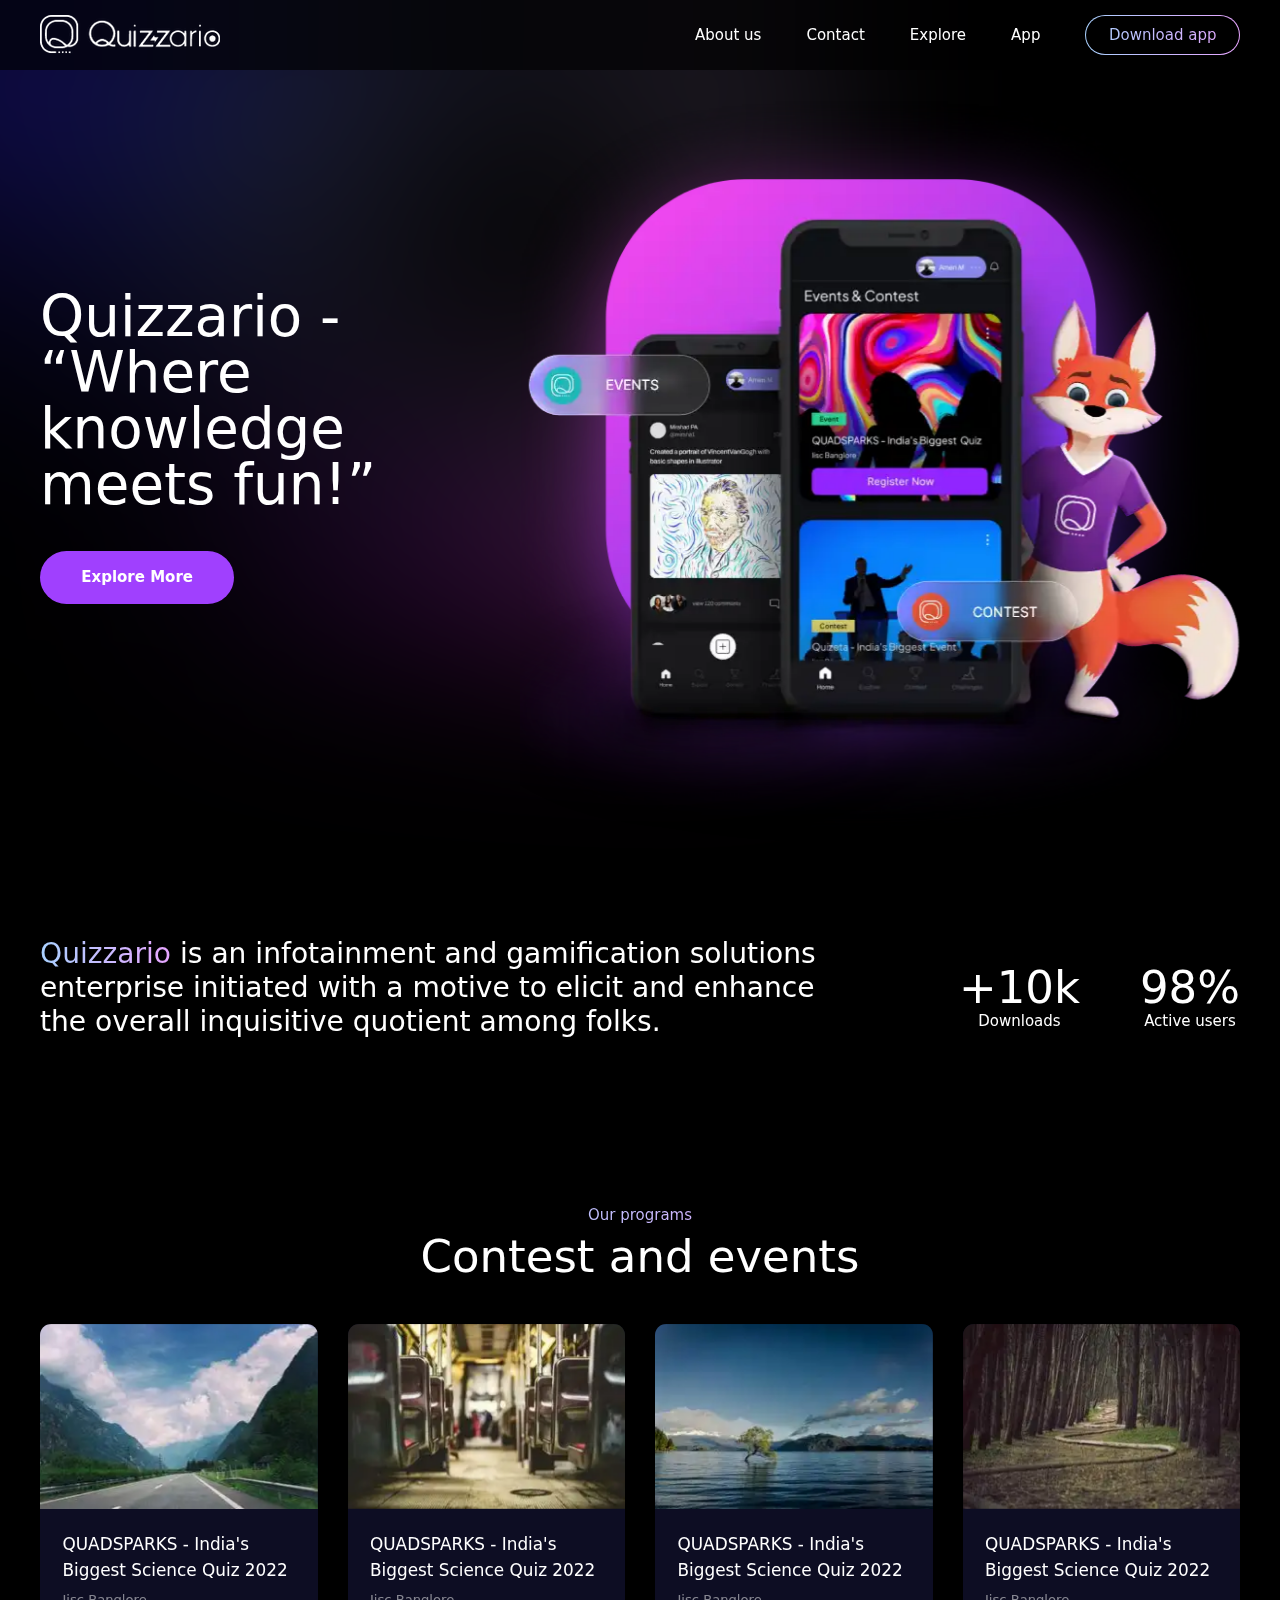
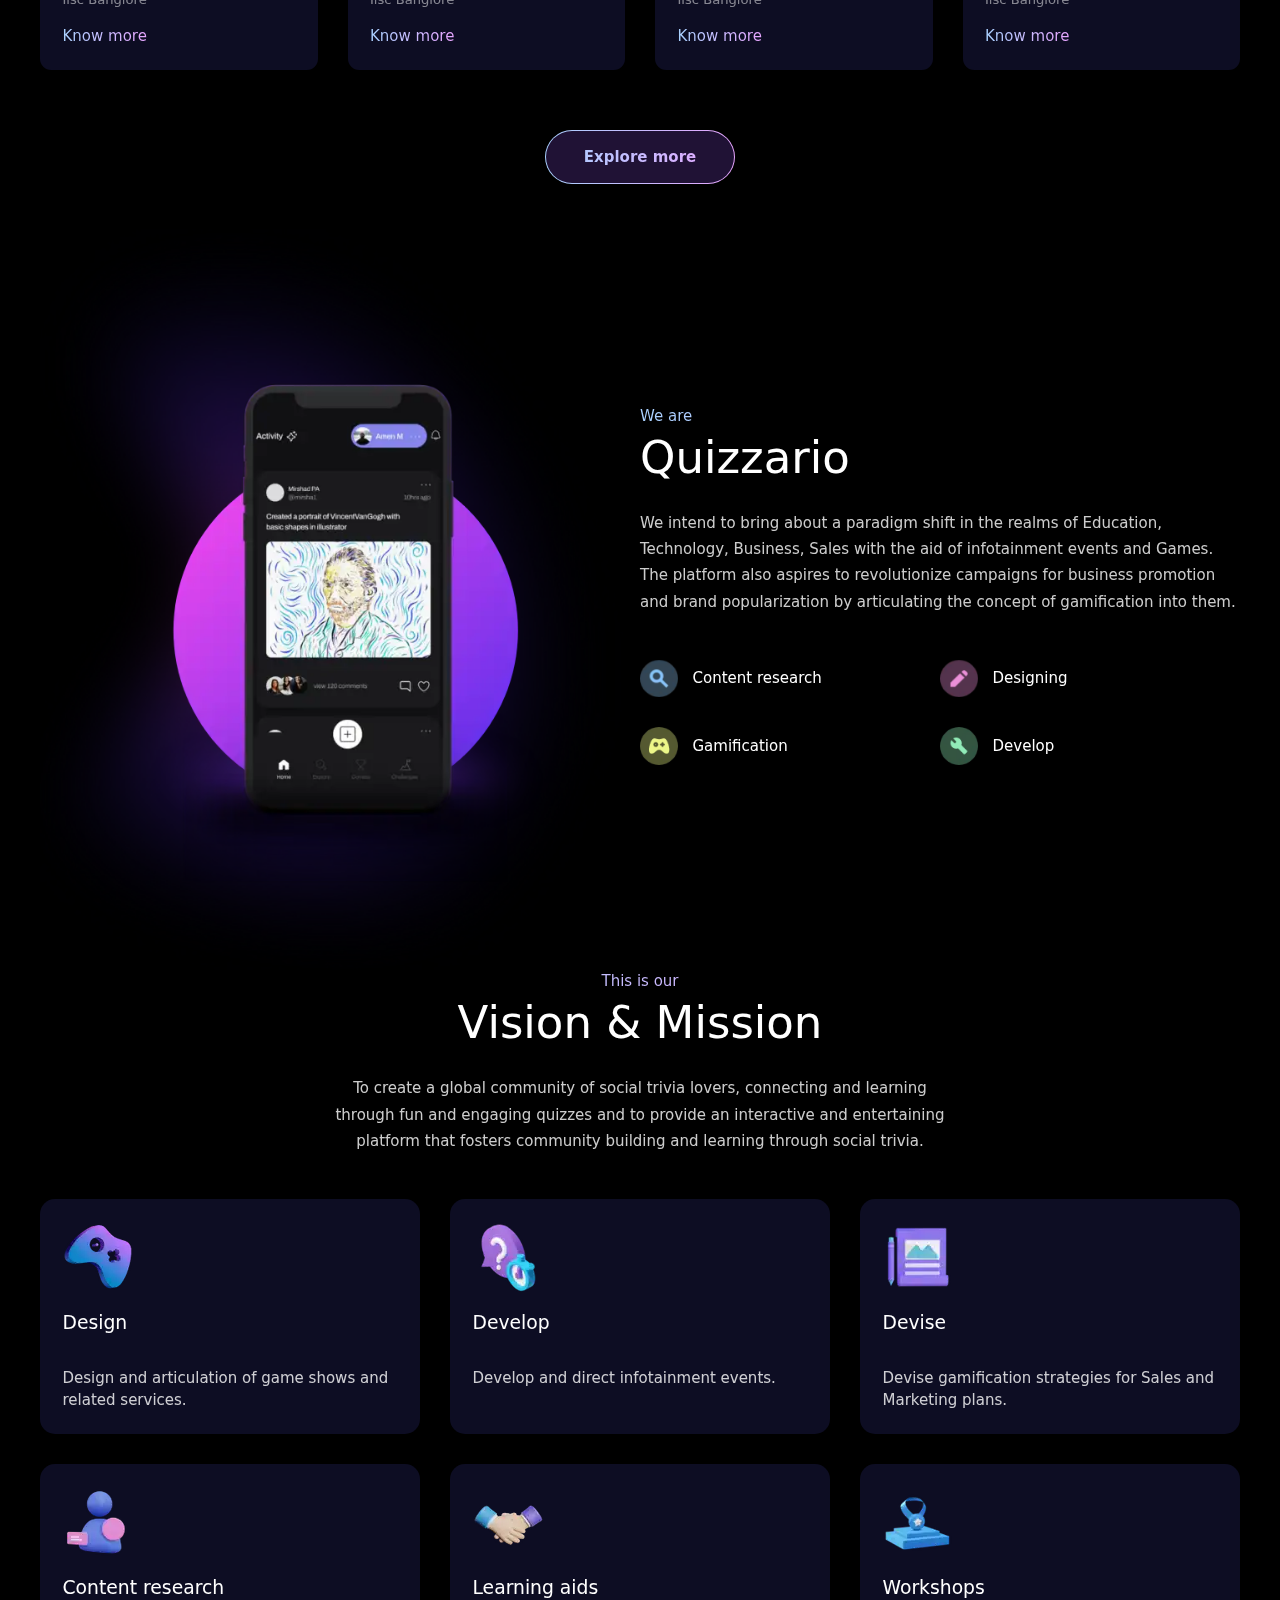
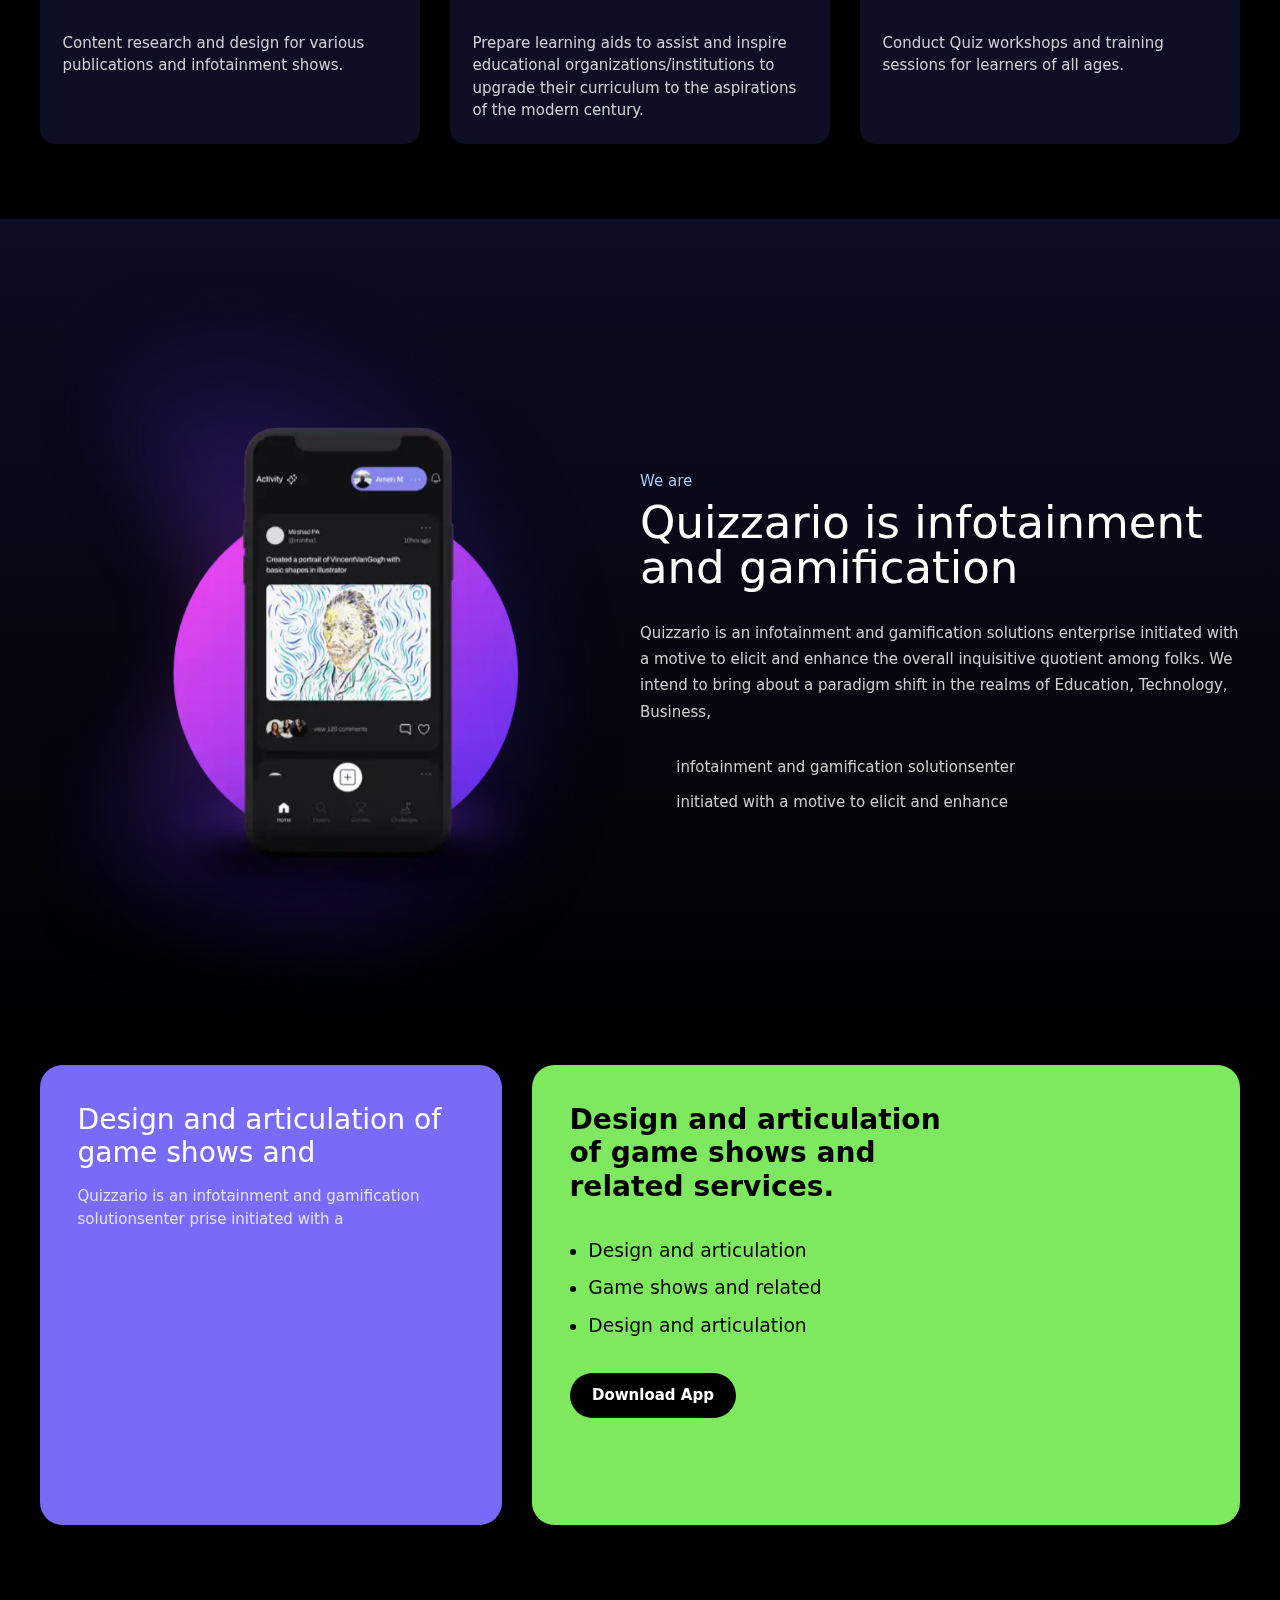
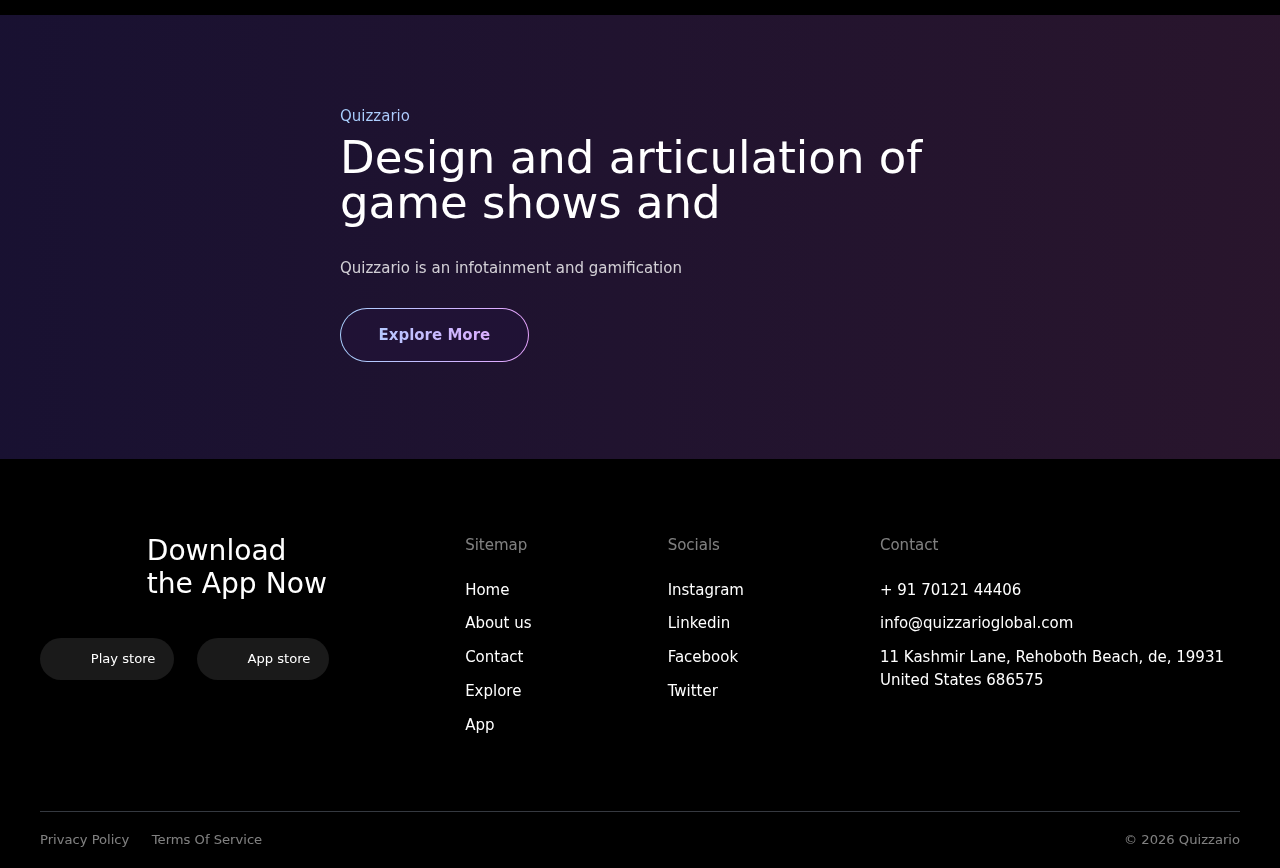
==== index.html @ 4064f1eb "Update from https://github.com/quizzario/quizzario-website/commit/49532a8d7f31bcd0698c82963c5f6998a8" ====
<!DOCTYPE html><html><head><meta charSet="utf-8"/><meta http-equiv="x-ua-compatible" content="ie=edge"/><meta name="viewport" content="width=device-width, initial-scale=1, shrink-to-fit=no"/><meta name="generator" content="Gatsby 5.10.0"/><style data-href="/styles.9560fe833a8bae1ebca4.css" data-identity="gatsby-global-css">/*
! tailwindcss v3.3.2 | MIT License | https://tailwindcss.com
*/*,:after,:before{border:0 solid #e5e7eb;box-sizing:border-box}:after,:before{--tw-content:""}html{-webkit-text-size-adjust:100%;font-feature-settings:normal;font-family:ui-sans-serif,system-ui,-apple-system,BlinkMacSystemFont,Segoe UI,Roboto,Helvetica Neue,Arial,Noto Sans,sans-serif,Apple Color Emoji,Segoe UI Emoji,Segoe UI Symbol,Noto Color Emoji;font-variation-settings:normal;line-height:1.5;-moz-tab-size:4;-o-tab-size:4;tab-size:4}body{line-height:inherit;margin:0}hr{border-top-width:1px;color:inherit;height:0}abbr:where([title]){-webkit-text-decoration:underline dotted;text-decoration:underline dotted}h1,h2,h3,h4,h5,h6{font-size:inherit;font-weight:inherit}a{color:inherit;text-decoration:inherit}b,strong{font-weight:bolder}code,kbd,pre,samp{font-family:ui-monospace,SFMono-Regular,Menlo,Monaco,Consolas,Liberation Mono,Courier New,monospace;font-size:1em}small{font-size:80%}sub,sup{font-size:75%;line-height:0;position:relative;vertical-align:baseline}sub{bottom:-.25em}sup{top:-.5em}table{border-collapse:collapse;border-color:inherit;text-indent:0}button,input,optgroup,select,textarea{color:inherit;font-family:inherit;font-size:100%;font-weight:inherit;line-height:inherit;margin:0;padding:0}button,select{text-transform:none}[type=button],[type=reset],[type=submit],button{-webkit-appearance:button;background-color:transparent;background-image:none}:-moz-focusring{outline:auto}:-moz-ui-invalid{box-shadow:none}progress{vertical-align:baseline}::-webkit-inner-spin-button,::-webkit-outer-spin-button{height:auto}[type=search]{-webkit-appearance:textfield;outline-offset:-2px}::-webkit-search-decoration{-webkit-appearance:none}::-webkit-file-upload-button{-webkit-appearance:button;font:inherit}summary{display:list-item}blockquote,dd,dl,figure,h1,h2,h3,h4,h5,h6,hr,p,pre{margin:0}fieldset{margin:0}fieldset,legend{padding:0}menu,ol,ul{list-style:none;margin:0;padding:0}textarea{resize:vertical}input::-moz-placeholder,textarea::-moz-placeholder{color:#9ca3af;opacity:1}input::placeholder,textarea::placeholder{color:#9ca3af;opacity:1}[role=button],button{cursor:pointer}:disabled{cursor:default}audio,canvas,embed,iframe,img,object,svg,video{display:block;vertical-align:middle}img,video{height:auto;max-width:100%}[hidden]{display:none}*,:after,:before{--tw-border-spacing-x:0;--tw-border-spacing-y:0;--tw-translate-x:0;--tw-translate-y:0;--tw-rotate:0;--tw-skew-x:0;--tw-skew-y:0;--tw-scale-x:1;--tw-scale-y:1;--tw-pan-x: ;--tw-pan-y: ;--tw-pinch-zoom: ;--tw-scroll-snap-strictness:proximity;--tw-gradient-from-position: ;--tw-gradient-via-position: ;--tw-gradient-to-position: ;--tw-ordinal: ;--tw-slashed-zero: ;--tw-numeric-figure: ;--tw-numeric-spacing: ;--tw-numeric-fraction: ;--tw-ring-inset: ;--tw-ring-offset-width:0px;--tw-ring-offset-color:#fff;--tw-ring-color:rgba(59,130,246,.5);--tw-ring-offset-shadow:0 0 #0000;--tw-ring-shadow:0 0 #0000;--tw-shadow:0 0 #0000;--tw-shadow-colored:0 0 #0000;--tw-blur: ;--tw-brightness: ;--tw-contrast: ;--tw-grayscale: ;--tw-hue-rotate: ;--tw-invert: ;--tw-saturate: ;--tw-sepia: ;--tw-drop-shadow: ;--tw-backdrop-blur: ;--tw-backdrop-brightness: ;--tw-backdrop-contrast: ;--tw-backdrop-grayscale: ;--tw-backdrop-hue-rotate: ;--tw-backdrop-invert: ;--tw-backdrop-opacity: ;--tw-backdrop-saturate: ;--tw-backdrop-sepia: }::backdrop{--tw-border-spacing-x:0;--tw-border-spacing-y:0;--tw-translate-x:0;--tw-translate-y:0;--tw-rotate:0;--tw-skew-x:0;--tw-skew-y:0;--tw-scale-x:1;--tw-scale-y:1;--tw-pan-x: ;--tw-pan-y: ;--tw-pinch-zoom: ;--tw-scroll-snap-strictness:proximity;--tw-gradient-from-position: ;--tw-gradient-via-position: ;--tw-gradient-to-position: ;--tw-ordinal: ;--tw-slashed-zero: ;--tw-numeric-figure: ;--tw-numeric-spacing: ;--tw-numeric-fraction: ;--tw-ring-inset: ;--tw-ring-offset-width:0px;--tw-ring-offset-color:#fff;--tw-ring-color:rgba(59,130,246,.5);--tw-ring-offset-shadow:0 0 #0000;--tw-ring-shadow:0 0 #0000;--tw-shadow:0 0 #0000;--tw-shadow-colored:0 0 #0000;--tw-blur: ;--tw-brightness: ;--tw-contrast: ;--tw-grayscale: ;--tw-hue-rotate: ;--tw-invert: ;--tw-saturate: ;--tw-sepia: ;--tw-drop-shadow: ;--tw-backdrop-blur: ;--tw-backdrop-brightness: ;--tw-backdrop-contrast: ;--tw-backdrop-grayscale: ;--tw-backdrop-hue-rotate: ;--tw-backdrop-invert: ;--tw-backdrop-opacity: ;--tw-backdrop-saturate: ;--tw-backdrop-sepia: }.pointer-events-none{pointer-events:none}.invisible{visibility:hidden}.fixed{position:fixed}.absolute{position:absolute}.relative{position:relative}.inset-0{inset:0}.inset-\[1px\]{inset:1px}.inset-x-0{left:0;right:0}.bottom-0{bottom:0}.bottom-10{bottom:2.5rem}.right-0{right:0}.top-0{top:0}.-z-10{z-index:-10}.-z-20{z-index:-20}.z-10{z-index:10}.z-20{z-index:20}.z-40{z-index:40}.z-50{z-index:50}.order-first{order:-9999}.col-span-2{grid-column:span 2/span 2}.col-span-3{grid-column:span 3/span 3}.col-span-4{grid-column:span 4/span 4}.mx-12{margin-left:3rem;margin-right:3rem}.mx-auto{margin-left:auto;margin-right:auto}.my-12{margin-bottom:3rem;margin-top:3rem}.my-4{margin-bottom:1rem;margin-top:1rem}.my-9{margin-bottom:2.25rem;margin-top:2.25rem}.-mb-10{margin-bottom:-2.5rem}.-mt-10{margin-top:-2.5rem}.-mt-14{margin-top:-3.5rem}.-mt-4{margin-top:-1rem}.-mt-5{margin-top:-1.25rem}.mb-12{margin-bottom:3rem}.mb-2{margin-bottom:.5rem}.mb-4{margin-bottom:1rem}.mb-6{margin-bottom:1.5rem}.mb-8{margin-bottom:2rem}.ml-4{margin-left:1rem}.ml-5{margin-left:1.25rem}.mr-3{margin-right:.75rem}.mt-12{margin-top:3rem}.mt-2{margin-top:.5rem}.mt-20{margin-top:5rem}.mt-3{margin-top:.75rem}.mt-5{margin-top:1.25rem}.mt-6{margin-top:1.5rem}.mt-8{margin-top:2rem}.block{display:block}.inline-block{display:inline-block}.flex{display:flex}.grid{display:grid}.hidden{display:none}.h-1\/2{height:50%}.h-full{height:100%}.min-h-\[460px\]{min-height:460px}.w-1\/2{width:50%}.w-10{width:2.5rem}.w-7{width:1.75rem}.w-72{width:18rem}.w-96{width:24rem}.w-full{width:100%}.min-w-fit{min-width:-moz-fit-content;min-width:fit-content}.max-w-2xl{max-width:42rem}.max-w-7xl{max-width:80rem}.max-w-full{max-width:100%}.max-w-lg{max-width:32rem}.max-w-md{max-width:28rem}.max-w-sm{max-width:24rem}.-translate-y-1{--tw-translate-y:-0.25rem}.-translate-y-1,.translate-x-3{transform:translate(var(--tw-translate-x),var(--tw-translate-y)) rotate(var(--tw-rotate)) skewX(var(--tw-skew-x)) skewY(var(--tw-skew-y)) scaleX(var(--tw-scale-x)) scaleY(var(--tw-scale-y))}.translate-x-3{--tw-translate-x:0.75rem}.translate-y-0{--tw-translate-y:0px}.translate-y-0,.translate-y-7{transform:translate(var(--tw-translate-x),var(--tw-translate-y)) rotate(var(--tw-rotate)) skewX(var(--tw-skew-x)) skewY(var(--tw-skew-y)) scaleX(var(--tw-scale-x)) scaleY(var(--tw-scale-y))}.translate-y-7{--tw-translate-y:1.75rem}.scale-125{--tw-scale-x:1.25;--tw-scale-y:1.25}.scale-125,.scale-150{transform:translate(var(--tw-translate-x),var(--tw-translate-y)) rotate(var(--tw-rotate)) skewX(var(--tw-skew-x)) skewY(var(--tw-skew-y)) scaleX(var(--tw-scale-x)) scaleY(var(--tw-scale-y))}.scale-150{--tw-scale-x:1.5;--tw-scale-y:1.5}.list-disc{list-style-type:disc}.grid-cols-1{grid-template-columns:repeat(1,minmax(0,1fr))}.grid-cols-2{grid-template-columns:repeat(2,minmax(0,1fr))}.grid-cols-5{grid-template-columns:repeat(5,minmax(0,1fr))}.grid-cols-8{grid-template-columns:repeat(8,minmax(0,1fr))}.flex-col{flex-direction:column}.items-center{align-items:center}.justify-center{justify-content:center}.justify-between{justify-content:space-between}.gap-12{gap:3rem}.gap-3{gap:.75rem}.gap-8{gap:2rem}.space-x-12>:not([hidden])~:not([hidden]){--tw-space-x-reverse:0;margin-left:calc(3rem*(1 - var(--tw-space-x-reverse)));margin-right:calc(3rem*var(--tw-space-x-reverse))}.space-x-16>:not([hidden])~:not([hidden]){--tw-space-x-reverse:0;margin-left:calc(4rem*(1 - var(--tw-space-x-reverse)));margin-right:calc(4rem*var(--tw-space-x-reverse))}.space-x-4>:not([hidden])~:not([hidden]){--tw-space-x-reverse:0;margin-left:calc(1rem*(1 - var(--tw-space-x-reverse)));margin-right:calc(1rem*var(--tw-space-x-reverse))}.space-x-6>:not([hidden])~:not([hidden]){--tw-space-x-reverse:0;margin-left:calc(1.5rem*(1 - var(--tw-space-x-reverse)));margin-right:calc(1.5rem*var(--tw-space-x-reverse))}.space-x-8>:not([hidden])~:not([hidden]){--tw-space-x-reverse:0;margin-left:calc(2rem*(1 - var(--tw-space-x-reverse)));margin-right:calc(2rem*var(--tw-space-x-reverse))}.space-y-10>:not([hidden])~:not([hidden]){--tw-space-y-reverse:0;margin-bottom:calc(2.5rem*var(--tw-space-y-reverse));margin-top:calc(2.5rem*(1 - var(--tw-space-y-reverse)))}.space-y-3>:not([hidden])~:not([hidden]){--tw-space-y-reverse:0;margin-bottom:calc(.75rem*var(--tw-space-y-reverse));margin-top:calc(.75rem*(1 - var(--tw-space-y-reverse)))}.space-y-4>:not([hidden])~:not([hidden]){--tw-space-y-reverse:0;margin-bottom:calc(1rem*var(--tw-space-y-reverse));margin-top:calc(1rem*(1 - var(--tw-space-y-reverse)))}.space-y-8>:not([hidden])~:not([hidden]){--tw-space-y-reverse:0;margin-bottom:calc(2rem*var(--tw-space-y-reverse));margin-top:calc(2rem*(1 - var(--tw-space-y-reverse)))}.overflow-hidden{overflow:hidden}.whitespace-nowrap{white-space:nowrap}.rounded-2xl{border-radius:1rem}.rounded-3xl{border-radius:1.5rem}.rounded-full{border-radius:9999px}.rounded-lg{border-radius:.5rem}.rounded-xl{border-radius:.75rem}.border{border-width:1px}.border-t{border-top-width:1px}.border-gray-500{--tw-border-opacity:1;border-color:rgb(107 114 128/var(--tw-border-opacity))}.border-transparent{border-color:transparent}.bg-black{--tw-bg-opacity:1;background-color:rgb(0 0 0/var(--tw-bg-opacity))}.bg-brand-four{--tw-bg-opacity:1;background-color:rgb(13 13 35/var(--tw-bg-opacity))}.bg-brand-one{--tw-bg-opacity:1;background-color:rgb(160 64 254/var(--tw-bg-opacity))}.bg-brand-six{--tw-bg-opacity:1;background-color:rgb(32 18 53/var(--tw-bg-opacity))}.bg-brand-three{--tw-bg-opacity:1;background-color:rgb(126 233 94/var(--tw-bg-opacity))}.bg-brand-two{--tw-bg-opacity:1;background-color:rgb(119 107 248/var(--tw-bg-opacity))}.bg-white{--tw-bg-opacity:1;background-color:rgb(255 255 255/var(--tw-bg-opacity))}.bg-opacity-10{--tw-bg-opacity:0.1}.bg-opacity-60{--tw-bg-opacity:0.6}.bg-gradient-to-b{background-image:linear-gradient(to bottom,var(--tw-gradient-stops))}.bg-gradient-to-br{background-image:linear-gradient(to bottom right,var(--tw-gradient-stops))}.bg-gradient-to-r{background-image:linear-gradient(to right,var(--tw-gradient-stops))}.from-brand-eight{--tw-gradient-from:#7b55f7 var(--tw-gradient-from-position);--tw-gradient-to:rgba(123,85,247,0) var(--tw-gradient-to-position);--tw-gradient-stops:var(--tw-gradient-from),var(--tw-gradient-to)}.from-brand-four{--tw-gradient-from:#0d0d23 var(--tw-gradient-from-position);--tw-gradient-to:rgba(13,13,35,0) var(--tw-gradient-to-position);--tw-gradient-stops:var(--tw-gradient-from),var(--tw-gradient-to)}.from-brand-nine{--tw-gradient-from:#a9d1ff var(--tw-gradient-from-position);--tw-gradient-to:rgba(169,209,255,0) var(--tw-gradient-to-position);--tw-gradient-stops:var(--tw-gradient-from),var(--tw-gradient-to)}.from-brand-seven{--tw-gradient-from:#cc6ade var(--tw-gradient-from-position);--tw-gradient-to:rgba(204,106,222,0) var(--tw-gradient-to-position);--tw-gradient-stops:var(--tw-gradient-from),var(--tw-gradient-to)}.to-brand-eight{--tw-gradient-to:#7b55f7 var(--tw-gradient-to-position)}.to-brand-seven{--tw-gradient-to:#cc6ade var(--tw-gradient-to-position)}.to-brand-ten{--tw-gradient-to:#e7a5ff var(--tw-gradient-to-position)}.to-transparent{--tw-gradient-to:transparent var(--tw-gradient-to-position)}.bg-clip-text{-webkit-background-clip:text;background-clip:text}.p-10{padding:2.5rem}.p-6{padding:1.5rem}.p-\[1px\]{padding:1px}.px-10{padding-left:2.5rem;padding-right:2.5rem}.px-11{padding-left:2.75rem;padding-right:2.75rem}.px-3{padding-left:.75rem;padding-right:.75rem}.px-5{padding-left:1.25rem;padding-right:1.25rem}.px-6{padding-left:1.5rem;padding-right:1.5rem}.py-10{padding-bottom:2.5rem;padding-top:2.5rem}.py-12{padding-bottom:3rem;padding-top:3rem}.py-14{padding-bottom:3.5rem;padding-top:3.5rem}.py-16{padding-bottom:4rem;padding-top:4rem}.py-2{padding-bottom:.5rem;padding-top:.5rem}.py-20{padding-bottom:5rem;padding-top:5rem}.py-24{padding-bottom:6rem;padding-top:6rem}.py-3{padding-bottom:.75rem;padding-top:.75rem}.py-4{padding-bottom:1rem;padding-top:1rem}.py-5{padding-bottom:1.25rem;padding-top:1.25rem}.pt-16{padding-top:4rem}.pt-24{padding-top:6rem}.text-center{text-align:center}.text-2xl{font-size:1.5rem;line-height:2rem}.text-3xl{font-size:1.875rem;line-height:2.25rem}.text-4xl{font-size:2.25rem;line-height:2.5rem}.text-5xl{font-size:3rem;line-height:1}.text-lg{font-size:1.125rem;line-height:1.75rem}.text-sm{font-size:.875rem;line-height:1.25rem}.text-xl{font-size:1.25rem;line-height:1.75rem}.font-bold{font-weight:700}.font-light{font-weight:300}.font-semibold{font-weight:600}.leading-7{line-height:1.75rem}.leading-tight{line-height:1.25}.text-black{--tw-text-opacity:1;color:rgb(0 0 0/var(--tw-text-opacity))}.text-transparent{color:transparent}.text-white{--tw-text-opacity:1;color:rgb(255 255 255/var(--tw-text-opacity))}.opacity-0{opacity:0}.opacity-100{opacity:1}.opacity-20{opacity:.2}.opacity-30{opacity:.3}.opacity-50{opacity:.5}.opacity-80{opacity:.8}.blur-3xl{--tw-blur:blur(64px);filter:var(--tw-blur) var(--tw-brightness) var(--tw-contrast) var(--tw-grayscale) var(--tw-hue-rotate) var(--tw-invert) var(--tw-saturate) var(--tw-sepia) var(--tw-drop-shadow)}.backdrop-blur-3xl{--tw-backdrop-blur:blur(64px);-webkit-backdrop-filter:var(--tw-backdrop-blur) var(--tw-backdrop-brightness) var(--tw-backdrop-contrast) var(--tw-backdrop-grayscale) var(--tw-backdrop-hue-rotate) var(--tw-backdrop-invert) var(--tw-backdrop-opacity) var(--tw-backdrop-saturate) var(--tw-backdrop-sepia);backdrop-filter:var(--tw-backdrop-blur) var(--tw-backdrop-brightness) var(--tw-backdrop-contrast) var(--tw-backdrop-grayscale) var(--tw-backdrop-hue-rotate) var(--tw-backdrop-invert) var(--tw-backdrop-opacity) var(--tw-backdrop-saturate) var(--tw-backdrop-sepia)}.transition{transition-duration:.15s;transition-property:color,background-color,border-color,text-decoration-color,fill,stroke,opacity,box-shadow,transform,filter,-webkit-backdrop-filter;transition-property:color,background-color,border-color,text-decoration-color,fill,stroke,opacity,box-shadow,transform,filter,backdrop-filter;transition-property:color,background-color,border-color,text-decoration-color,fill,stroke,opacity,box-shadow,transform,filter,backdrop-filter,-webkit-backdrop-filter;transition-timing-function:cubic-bezier(.4,0,.2,1)}.transition-all{transition-duration:.15s;transition-property:all;transition-timing-function:cubic-bezier(.4,0,.2,1)}.transition-opacity{transition-duration:.15s;transition-property:opacity;transition-timing-function:cubic-bezier(.4,0,.2,1)}.transition-transform{transition-duration:.15s;transition-property:transform;transition-timing-function:cubic-bezier(.4,0,.2,1)}.duration-200{transition-duration:.2s}.ease-in{transition-timing-function:cubic-bezier(.4,0,1,1)}html{background:#000;color:#fff;font-size:15px}.absolute{position:absolute!important}.fixed{position:fixed!important}.group:hover .group-hover\:opacity-100{opacity:1}.group:hover .group-hover\:opacity-30{opacity:.3}@media (min-width:640px){.sm\:left-0{left:0}.sm\:order-none{order:0}.sm\:mb-16{margin-bottom:4rem}.sm\:mt-0{margin-top:0}.sm\:block{display:block}.sm\:grid{display:grid}.sm\:hidden{display:none}.sm\:grid-cols-2{grid-template-columns:repeat(2,minmax(0,1fr))}.sm\:justify-start{justify-content:flex-start}.sm\:space-y-0>:not([hidden])~:not([hidden]){--tw-space-y-reverse:0;margin-bottom:calc(0px*var(--tw-space-y-reverse));margin-top:calc(0px*(1 - var(--tw-space-y-reverse)))}.sm\:px-0{padding-left:0;padding-right:0}.sm\:py-12{padding-bottom:3rem;padding-top:3rem}.sm\:py-20{padding-bottom:5rem;padding-top:5rem}.sm\:py-24{padding-bottom:6rem;padding-top:6rem}.sm\:pt-0{padding-top:0}.sm\:text-left{text-align:left}.sm\:text-start{text-align:start}.sm\:text-5xl{font-size:3rem;line-height:1}.sm\:opacity-100{opacity:1}.sm\:blur-none{--tw-blur:blur(0);filter:var(--tw-blur) var(--tw-brightness) var(--tw-contrast) var(--tw-grayscale) var(--tw-hue-rotate) var(--tw-invert) var(--tw-saturate) var(--tw-sepia) var(--tw-drop-shadow)}}@media (min-width:768px){.md\:my-32{margin-bottom:8rem;margin-top:8rem}.md\:mt-0{margin-top:0}.md\:flex{display:flex}.md\:max-w-none{max-width:none}.md\:grid-cols-3{grid-template-columns:repeat(3,minmax(0,1fr))}.md\:flex-row{flex-direction:row}.md\:items-start{align-items:flex-start}.md\:space-x-28>:not([hidden])~:not([hidden]){--tw-space-x-reverse:0;margin-left:calc(7rem*(1 - var(--tw-space-x-reverse)));margin-right:calc(7rem*var(--tw-space-x-reverse))}.md\:py-28{padding-bottom:7rem;padding-top:7rem}.md\:text-left{text-align:left}.md\:text-3xl{font-size:1.875rem;line-height:2.25rem}.md\:text-6xl{font-size:3.75rem;line-height:1}}@media (min-width:1024px){.lg\:grid-cols-4{grid-template-columns:repeat(4,minmax(0,1fr))}.lg\:px-0{padding-left:0;padding-right:0}}</style><style>.gatsby-image-wrapper{position:relative;overflow:hidden}.gatsby-image-wrapper picture.object-fit-polyfill{position:static!important}.gatsby-image-wrapper img{bottom:0;height:100%;left:0;margin:0;max-width:none;padding:0;position:absolute;right:0;top:0;width:100%;object-fit:cover}.gatsby-image-wrapper [data-main-image]{opacity:0;transform:translateZ(0);transition:opacity .25s linear;will-change:opacity}.gatsby-image-wrapper-constrained{display:inline-block;vertical-align:top}</style><noscript><style>.gatsby-image-wrapper noscript [data-main-image]{opacity:1!important}.gatsby-image-wrapper [data-placeholder-image]{opacity:0!important}</style></noscript><script type="module">const e="undefined"!=typeof HTMLImageElement&&"loading"in HTMLImageElement.prototype;e&&document.body.addEventListener("load",(function(e){const t=e.target;if(void 0===t.dataset.mainImage)return;if(void 0===t.dataset.gatsbyImageSsr)return;let a=null,n=t;for(;null===a&&n;)void 0!==n.parentNode.dataset.gatsbyImageWrapper&&(a=n.parentNode),n=n.parentNode;const o=a.querySelector("[data-placeholder-image]"),r=new Image;r.src=t.currentSrc,r.decode().catch((()=>{})).then((()=>{t.style.opacity=1,o&&(o.style.opacity=0,o.style.transition="opacity 500ms linear")}))}),!0);</script><link rel="preconnect" href="https://www.googletagmanager.com"/><link rel="dns-prefetch" href="https://www.googletagmanager.com"/><link rel="sitemap" type="application/xml" href="/sitemap-index.xml"/><link rel="icon" href="/favicon-32x32.png?v=4fd3e2c4debd750bfbba159dd2bc89d6" type="image/png"/><link rel="manifest" href="/manifest.webmanifest" crossorigin="anonymous"/><link rel="apple-touch-icon" sizes="48x48" href="/icons/icon-48x48.png?v=4fd3e2c4debd750bfbba159dd2bc89d6"/><link rel="apple-touch-icon" sizes="72x72" href="/icons/icon-72x72.png?v=4fd3e2c4debd750bfbba159dd2bc89d6"/><link rel="apple-touch-icon" sizes="96x96" href="/icons/icon-96x96.png?v=4fd3e2c4debd750bfbba159dd2bc89d6"/><link rel="apple-touch-icon" sizes="144x144" href="/icons/icon-144x144.png?v=4fd3e2c4debd750bfbba159dd2bc89d6"/><link rel="apple-touch-icon" sizes="192x192" href="/icons/icon-192x192.png?v=4fd3e2c4debd750bfbba159dd2bc89d6"/><link rel="apple-touch-icon" sizes="256x256" href="/icons/icon-256x256.png?v=4fd3e2c4debd750bfbba159dd2bc89d6"/><link rel="apple-touch-icon" sizes="384x384" href="/icons/icon-384x384.png?v=4fd3e2c4debd750bfbba159dd2bc89d6"/><link rel="apple-touch-icon" sizes="512x512" href="/icons/icon-512x512.png?v=4fd3e2c4debd750bfbba159dd2bc89d6"/></head><body><div id="___gatsby"><div style="outline:none" tabindex="-1" id="gatsby-focus-wrapper"><div class="duration-200 ease-in opacity-0 pointer-events-none fixed inset-0 z-50 flex items-center justify-center transition-opacity"><div class="fixed inset-0 opacity-80 bg-black"></div><div class="duration-200 ease-in -translate-y-1 flex-col flex items-center min-w-fit transition-transform border border-transparent bg-brand-four rounded-lg"><div class="flex space-x-8 items-center mx-12 my-12"><div data-gatsby-image-wrapper="" class="gatsby-image-wrapper gatsby-image-wrapper-constrained rounded-lg border border-transparent"><div style="max-width:150px;display:block"><img alt="" role="presentation" aria-hidden="true" src="data:image/svg+xml;charset=utf-8,%3Csvg%20height=&#x27;150&#x27;%20width=&#x27;150&#x27;%20xmlns=&#x27;http://www.w3.org/2000/svg&#x27;%20version=&#x27;1.1&#x27;%3E%3C/svg%3E" style="max-width:100%;display:block;position:static"/></div><div aria-hidden="true" data-placeholder-image="" style="opacity:1;transition:opacity 500ms linear"></div><picture><source type="image/webp" data-srcset="/static/62fe5e98d6f4b8c9174ad8262a75dca3/0852d/download-app-qr-code.webp 38w,/static/62fe5e98d6f4b8c9174ad8262a75dca3/18188/download-app-qr-code.webp 75w,/static/62fe5e98d6f4b8c9174ad8262a75dca3/c65bc/download-app-qr-code.webp 150w" sizes="(min-width: 150px) 150px, 100vw"/><img data-gatsby-image-ssr="" data-main-image="" style="opacity:0" sizes="(min-width: 150px) 150px, 100vw" decoding="async" loading="lazy" data-src="/static/62fe5e98d6f4b8c9174ad8262a75dca3/de3a1/download-app-qr-code.png" data-srcset="/static/62fe5e98d6f4b8c9174ad8262a75dca3/f2a56/download-app-qr-code.png 38w,/static/62fe5e98d6f4b8c9174ad8262a75dca3/7458e/download-app-qr-code.png 75w,/static/62fe5e98d6f4b8c9174ad8262a75dca3/de3a1/download-app-qr-code.png 150w" alt="download-app"/></picture><noscript><picture><source type="image/webp" srcSet="/static/62fe5e98d6f4b8c9174ad8262a75dca3/0852d/download-app-qr-code.webp 38w,/static/62fe5e98d6f4b8c9174ad8262a75dca3/18188/download-app-qr-code.webp 75w,/static/62fe5e98d6f4b8c9174ad8262a75dca3/c65bc/download-app-qr-code.webp 150w" sizes="(min-width: 150px) 150px, 100vw"/><img data-gatsby-image-ssr="" data-main-image="" style="opacity:0" sizes="(min-width: 150px) 150px, 100vw" decoding="async" loading="lazy" src="/static/62fe5e98d6f4b8c9174ad8262a75dca3/de3a1/download-app-qr-code.png" srcSet="/static/62fe5e98d6f4b8c9174ad8262a75dca3/f2a56/download-app-qr-code.png 38w,/static/62fe5e98d6f4b8c9174ad8262a75dca3/7458e/download-app-qr-code.png 75w,/static/62fe5e98d6f4b8c9174ad8262a75dca3/de3a1/download-app-qr-code.png 150w" alt="download-app"/></picture></noscript><script type="module">const t="undefined"!=typeof HTMLImageElement&&"loading"in HTMLImageElement.prototype;if(t){const t=document.querySelectorAll("img[data-main-image]");for(let e of t){e.dataset.src&&(e.setAttribute("src",e.dataset.src),e.removeAttribute("data-src")),e.dataset.srcset&&(e.setAttribute("srcset",e.dataset.srcset),e.removeAttribute("data-srcset"));const t=e.parentNode.querySelectorAll("source[data-srcset]");for(let e of t)e.setAttribute("srcset",e.dataset.srcset),e.removeAttribute("data-srcset");e.complete&&(e.style.opacity=1,e.parentNode.parentNode.querySelector("[data-placeholder-image]").style.opacity=0)}}</script></div><div class="space-y-4"><div class="text-2xl">Scan QR code<br/>To Download the App</div><div class="flex items-center space-x-6"><a aria-current="page" class="flex items-center space-x-4 px-5 py-3 bg-white bg-opacity-10 rounded-full text-sm" href="/"><div data-gatsby-image-wrapper="" class="gatsby-image-wrapper gatsby-image-wrapper-constrained"><div style="max-width:17px;display:block"><img alt="" role="presentation" aria-hidden="true" src="data:image/svg+xml;charset=utf-8,%3Csvg%20height=&#x27;19&#x27;%20width=&#x27;17&#x27;%20xmlns=&#x27;http://www.w3.org/2000/svg&#x27;%20version=&#x27;1.1&#x27;%3E%3C/svg%3E" style="max-width:100%;display:block;position:static"/></div><div aria-hidden="true" data-placeholder-image="" style="opacity:1;transition:opacity 500ms linear"></div><picture><source type="image/webp" data-srcset="/static/f32a7ae87423b77fb72165419460c783/13d0a/app-store.webp 4w,/static/f32a7ae87423b77fb72165419460c783/9c788/app-store.webp 9w,/static/f32a7ae87423b77fb72165419460c783/161ec/app-store.webp 17w" sizes="(min-width: 17px) 17px, 100vw"/><img data-gatsby-image-ssr="" data-main-image="" style="opacity:0" sizes="(min-width: 17px) 17px, 100vw" decoding="async" loading="lazy" data-src="/static/f32a7ae87423b77fb72165419460c783/27d08/app-store.png" data-srcset="/static/f32a7ae87423b77fb72165419460c783/4fc9f/app-store.png 4w,/static/f32a7ae87423b77fb72165419460c783/641ac/app-store.png 9w,/static/f32a7ae87423b77fb72165419460c783/27d08/app-store.png 17w" alt=""/></picture><noscript><picture><source type="image/webp" srcSet="/static/f32a7ae87423b77fb72165419460c783/13d0a/app-store.webp 4w,/static/f32a7ae87423b77fb72165419460c783/9c788/app-store.webp 9w,/static/f32a7ae87423b77fb72165419460c783/161ec/app-store.webp 17w" sizes="(min-width: 17px) 17px, 100vw"/><img data-gatsby-image-ssr="" data-main-image="" style="opacity:0" sizes="(min-width: 17px) 17px, 100vw" decoding="async" loading="lazy" src="/static/f32a7ae87423b77fb72165419460c783/27d08/app-store.png" srcSet="/static/f32a7ae87423b77fb72165419460c783/4fc9f/app-store.png 4w,/static/f32a7ae87423b77fb72165419460c783/641ac/app-store.png 9w,/static/f32a7ae87423b77fb72165419460c783/27d08/app-store.png 17w" alt=""/></picture></noscript><script type="module">const t="undefined"!=typeof HTMLImageElement&&"loading"in HTMLImageElement.prototype;if(t){const t=document.querySelectorAll("img[data-main-image]");for(let e of t){e.dataset.src&&(e.setAttribute("src",e.dataset.src),e.removeAttribute("data-src")),e.dataset.srcset&&(e.setAttribute("srcset",e.dataset.srcset),e.removeAttribute("data-srcset"));const t=e.parentNode.querySelectorAll("source[data-srcset]");for(let e of t)e.setAttribute("srcset",e.dataset.srcset),e.removeAttribute("data-srcset");e.complete&&(e.style.opacity=1,e.parentNode.parentNode.querySelector("[data-placeholder-image]").style.opacity=0)}}</script></div><span>Play store</span></a><a aria-current="page" class="flex items-center space-x-4 px-5 py-3 bg-white bg-opacity-10 rounded-full text-sm" href="/"><div data-gatsby-image-wrapper="" class="gatsby-image-wrapper gatsby-image-wrapper-constrained"><div style="max-width:17px;display:block"><img alt="" role="presentation" aria-hidden="true" src="data:image/svg+xml;charset=utf-8,%3Csvg%20height=&#x27;19&#x27;%20width=&#x27;17&#x27;%20xmlns=&#x27;http://www.w3.org/2000/svg&#x27;%20version=&#x27;1.1&#x27;%3E%3C/svg%3E" style="max-width:100%;display:block;position:static"/></div><div aria-hidden="true" data-placeholder-image="" style="opacity:1;transition:opacity 500ms linear"></div><picture><source type="image/webp" data-srcset="/static/cbc38211d90752c942508026f6c23957/c3fea/google-play.webp 4w,/static/cbc38211d90752c942508026f6c23957/9c788/google-play.webp 9w,/static/cbc38211d90752c942508026f6c23957/161ec/google-play.webp 17w" sizes="(min-width: 17px) 17px, 100vw"/><img data-gatsby-image-ssr="" data-main-image="" style="opacity:0" sizes="(min-width: 17px) 17px, 100vw" decoding="async" loading="lazy" data-src="/static/cbc38211d90752c942508026f6c23957/27d08/google-play.png" data-srcset="/static/cbc38211d90752c942508026f6c23957/f8bd3/google-play.png 4w,/static/cbc38211d90752c942508026f6c23957/641ac/google-play.png 9w,/static/cbc38211d90752c942508026f6c23957/27d08/google-play.png 17w" alt=""/></picture><noscript><picture><source type="image/webp" srcSet="/static/cbc38211d90752c942508026f6c23957/c3fea/google-play.webp 4w,/static/cbc38211d90752c942508026f6c23957/9c788/google-play.webp 9w,/static/cbc38211d90752c942508026f6c23957/161ec/google-play.webp 17w" sizes="(min-width: 17px) 17px, 100vw"/><img data-gatsby-image-ssr="" data-main-image="" style="opacity:0" sizes="(min-width: 17px) 17px, 100vw" decoding="async" loading="lazy" src="/static/cbc38211d90752c942508026f6c23957/27d08/google-play.png" srcSet="/static/cbc38211d90752c942508026f6c23957/f8bd3/google-play.png 4w,/static/cbc38211d90752c942508026f6c23957/641ac/google-play.png 9w,/static/cbc38211d90752c942508026f6c23957/27d08/google-play.png 17w" alt=""/></picture></noscript><script type="module">const t="undefined"!=typeof HTMLImageElement&&"loading"in HTMLImageElement.prototype;if(t){const t=document.querySelectorAll("img[data-main-image]");for(let e of t){e.dataset.src&&(e.setAttribute("src",e.dataset.src),e.removeAttribute("data-src")),e.dataset.srcset&&(e.setAttribute("srcset",e.dataset.srcset),e.removeAttribute("data-srcset"));const t=e.parentNode.querySelectorAll("source[data-srcset]");for(let e of t)e.setAttribute("srcset",e.dataset.srcset),e.removeAttribute("data-srcset");e.complete&&(e.style.opacity=1,e.parentNode.parentNode.querySelector("[data-placeholder-image]").style.opacity=0)}}</script></div><span>App store</span></a></div></div></div></div></div><div data-gatsby-image-wrapper="" class="gatsby-image-wrapper gatsby-image-wrapper-constrained fixed -z-20 blur-3xl scale-150 h-1/2 w-1/2"><div style="max-width:184px;display:block"><img alt="" role="presentation" aria-hidden="true" src="data:image/svg+xml;charset=utf-8,%3Csvg%20height=&#x27;221&#x27;%20width=&#x27;184&#x27;%20xmlns=&#x27;http://www.w3.org/2000/svg&#x27;%20version=&#x27;1.1&#x27;%3E%3C/svg%3E" style="max-width:100%;display:block;position:static"/></div><div aria-hidden="true" data-placeholder-image="" style="opacity:1;transition:opacity 500ms linear"></div><picture><source type="image/webp" data-srcset="/static/8dbd67d4efdc88187358a0668ee64b7c/ac66f/blur-background.webp 46w,/static/8dbd67d4efdc88187358a0668ee64b7c/e38d8/blur-background.webp 92w,/static/8dbd67d4efdc88187358a0668ee64b7c/d5fb8/blur-background.webp 184w" sizes="(min-width: 184px) 184px, 100vw"/><img data-gatsby-image-ssr="" data-main-image="" style="opacity:0" sizes="(min-width: 184px) 184px, 100vw" decoding="async" loading="lazy" data-src="/static/8dbd67d4efdc88187358a0668ee64b7c/5e910/blur-background.png" data-srcset="/static/8dbd67d4efdc88187358a0668ee64b7c/eb869/blur-background.png 46w,/static/8dbd67d4efdc88187358a0668ee64b7c/933d4/blur-background.png 92w,/static/8dbd67d4efdc88187358a0668ee64b7c/5e910/blur-background.png 184w" alt=""/></picture><noscript><picture><source type="image/webp" srcSet="/static/8dbd67d4efdc88187358a0668ee64b7c/ac66f/blur-background.webp 46w,/static/8dbd67d4efdc88187358a0668ee64b7c/e38d8/blur-background.webp 92w,/static/8dbd67d4efdc88187358a0668ee64b7c/d5fb8/blur-background.webp 184w" sizes="(min-width: 184px) 184px, 100vw"/><img data-gatsby-image-ssr="" data-main-image="" style="opacity:0" sizes="(min-width: 184px) 184px, 100vw" decoding="async" loading="lazy" src="/static/8dbd67d4efdc88187358a0668ee64b7c/5e910/blur-background.png" srcSet="/static/8dbd67d4efdc88187358a0668ee64b7c/eb869/blur-background.png 46w,/static/8dbd67d4efdc88187358a0668ee64b7c/933d4/blur-background.png 92w,/static/8dbd67d4efdc88187358a0668ee64b7c/5e910/blur-background.png 184w" alt=""/></picture></noscript><script type="module">const t="undefined"!=typeof HTMLImageElement&&"loading"in HTMLImageElement.prototype;if(t){const t=document.querySelectorAll("img[data-main-image]");for(let e of t){e.dataset.src&&(e.setAttribute("src",e.dataset.src),e.removeAttribute("data-src")),e.dataset.srcset&&(e.setAttribute("srcset",e.dataset.srcset),e.removeAttribute("data-srcset"));const t=e.parentNode.querySelectorAll("source[data-srcset]");for(let e of t)e.setAttribute("srcset",e.dataset.srcset),e.removeAttribute("data-srcset");e.complete&&(e.style.opacity=1,e.parentNode.parentNode.querySelector("[data-placeholder-image]").style.opacity=0)}}</script></div><div class="fixed inset-0 z-50 transition-all backdrop-blur-3xl p-10 opacity-0 invisible"><div data-gatsby-image-wrapper="" class="gatsby-image-wrapper gatsby-image-wrapper-constrained"><div style="max-width:180px;display:block"><img alt="" role="presentation" aria-hidden="true" src="data:image/svg+xml;charset=utf-8,%3Csvg%20height=&#x27;39&#x27;%20width=&#x27;180&#x27;%20xmlns=&#x27;http://www.w3.org/2000/svg&#x27;%20version=&#x27;1.1&#x27;%3E%3C/svg%3E" style="max-width:100%;display:block;position:static"/></div><div aria-hidden="true" data-placeholder-image="" style="opacity:1;transition:opacity 500ms linear"></div><picture><source type="image/webp" data-srcset="/static/7c1c3efae9e5ff95508e0043bed5ccc2/1f408/logo.webp 45w,/static/7c1c3efae9e5ff95508e0043bed5ccc2/0a2eb/logo.webp 90w,/static/7c1c3efae9e5ff95508e0043bed5ccc2/87c97/logo.webp 180w" sizes="(min-width: 180px) 180px, 100vw"/><img data-gatsby-image-ssr="" data-main-image="" style="opacity:0" sizes="(min-width: 180px) 180px, 100vw" decoding="async" loading="lazy" data-src="/static/7c1c3efae9e5ff95508e0043bed5ccc2/a908d/logo.png" data-srcset="/static/7c1c3efae9e5ff95508e0043bed5ccc2/26098/logo.png 45w,/static/7c1c3efae9e5ff95508e0043bed5ccc2/76f19/logo.png 90w,/static/7c1c3efae9e5ff95508e0043bed5ccc2/a908d/logo.png 180w" alt="quizzario"/></picture><noscript><picture><source type="image/webp" srcSet="/static/7c1c3efae9e5ff95508e0043bed5ccc2/1f408/logo.webp 45w,/static/7c1c3efae9e5ff95508e0043bed5ccc2/0a2eb/logo.webp 90w,/static/7c1c3efae9e5ff95508e0043bed5ccc2/87c97/logo.webp 180w" sizes="(min-width: 180px) 180px, 100vw"/><img data-gatsby-image-ssr="" data-main-image="" style="opacity:0" sizes="(min-width: 180px) 180px, 100vw" decoding="async" loading="lazy" src="/static/7c1c3efae9e5ff95508e0043bed5ccc2/a908d/logo.png" srcSet="/static/7c1c3efae9e5ff95508e0043bed5ccc2/26098/logo.png 45w,/static/7c1c3efae9e5ff95508e0043bed5ccc2/76f19/logo.png 90w,/static/7c1c3efae9e5ff95508e0043bed5ccc2/a908d/logo.png 180w" alt="quizzario"/></picture></noscript><script type="module">const t="undefined"!=typeof HTMLImageElement&&"loading"in HTMLImageElement.prototype;if(t){const t=document.querySelectorAll("img[data-main-image]");for(let e of t){e.dataset.src&&(e.setAttribute("src",e.dataset.src),e.removeAttribute("data-src")),e.dataset.srcset&&(e.setAttribute("srcset",e.dataset.srcset),e.removeAttribute("data-srcset"));const t=e.parentNode.querySelectorAll("source[data-srcset]");for(let e of t)e.setAttribute("srcset",e.dataset.srcset),e.removeAttribute("data-srcset");e.complete&&(e.style.opacity=1,e.parentNode.parentNode.querySelector("[data-placeholder-image]").style.opacity=0)}}</script></div><ul class="text-2xl mt-8 font-light transition-all translate-x-3"><li><a aria-current="page" class="py-4 block bg-gradient-to-r from-brand-nine to-brand-ten bg-clip-text text-transparent font-bold" href="/">Home</a></li><li><a class="py-4 block" href="/about/">About us</a></li><li><a class="py-4 block" href="/contact/">Contact</a></li><li><a class="py-4 block" href="/explore/">Explore</a></li><li><a class="py-4 block" href="/app/">App</a></li></ul><button type="button" class="rounded-full overflow-hidden p-[1px] bottom-10 absolute bg-gradient-to-r from-brand-nine to-brand-ten"><div class="rounded-full bg-black text-white"><div class="text-transparent bg-clip-text px-6 py-2 whitespace-nowrap bg-gradient-to-r from-brand-nine to-brand-ten">Download app</div></div></button></div><div class="fixed inset-x-0 top-0 overflow-hidden z-40 bg-opacity-60 backdrop-blur-3xl bg-black text-white"><section class=""><div class="max-w-7xl mx-auto  px-3 lg:px-0"><header class="flex items-center justify-between py-4"><a aria-current="page" class="" href="/"><div data-gatsby-image-wrapper="" class="gatsby-image-wrapper gatsby-image-wrapper-constrained"><div style="max-width:180px;display:block"><img alt="" role="presentation" aria-hidden="true" src="data:image/svg+xml;charset=utf-8,%3Csvg%20height=&#x27;39&#x27;%20width=&#x27;180&#x27;%20xmlns=&#x27;http://www.w3.org/2000/svg&#x27;%20version=&#x27;1.1&#x27;%3E%3C/svg%3E" style="max-width:100%;display:block;position:static"/></div><div aria-hidden="true" data-placeholder-image="" style="opacity:1;transition:opacity 500ms linear"></div><picture><source type="image/webp" data-srcset="/static/7c1c3efae9e5ff95508e0043bed5ccc2/1f408/logo.webp 45w,/static/7c1c3efae9e5ff95508e0043bed5ccc2/0a2eb/logo.webp 90w,/static/7c1c3efae9e5ff95508e0043bed5ccc2/87c97/logo.webp 180w" sizes="(min-width: 180px) 180px, 100vw"/><img data-gatsby-image-ssr="" data-main-image="" style="opacity:0" sizes="(min-width: 180px) 180px, 100vw" decoding="async" loading="lazy" data-src="/static/7c1c3efae9e5ff95508e0043bed5ccc2/a908d/logo.png" data-srcset="/static/7c1c3efae9e5ff95508e0043bed5ccc2/26098/logo.png 45w,/static/7c1c3efae9e5ff95508e0043bed5ccc2/76f19/logo.png 90w,/static/7c1c3efae9e5ff95508e0043bed5ccc2/a908d/logo.png 180w" alt="quizzario"/></picture><noscript><picture><source type="image/webp" srcSet="/static/7c1c3efae9e5ff95508e0043bed5ccc2/1f408/logo.webp 45w,/static/7c1c3efae9e5ff95508e0043bed5ccc2/0a2eb/logo.webp 90w,/static/7c1c3efae9e5ff95508e0043bed5ccc2/87c97/logo.webp 180w" sizes="(min-width: 180px) 180px, 100vw"/><img data-gatsby-image-ssr="" data-main-image="" style="opacity:0" sizes="(min-width: 180px) 180px, 100vw" decoding="async" loading="lazy" src="/static/7c1c3efae9e5ff95508e0043bed5ccc2/a908d/logo.png" srcSet="/static/7c1c3efae9e5ff95508e0043bed5ccc2/26098/logo.png 45w,/static/7c1c3efae9e5ff95508e0043bed5ccc2/76f19/logo.png 90w,/static/7c1c3efae9e5ff95508e0043bed5ccc2/a908d/logo.png 180w" alt="quizzario"/></picture></noscript><script type="module">const t="undefined"!=typeof HTMLImageElement&&"loading"in HTMLImageElement.prototype;if(t){const t=document.querySelectorAll("img[data-main-image]");for(let e of t){e.dataset.src&&(e.setAttribute("src",e.dataset.src),e.removeAttribute("data-src")),e.dataset.srcset&&(e.setAttribute("srcset",e.dataset.srcset),e.removeAttribute("data-srcset"));const t=e.parentNode.querySelectorAll("source[data-srcset]");for(let e of t)e.setAttribute("srcset",e.dataset.srcset),e.removeAttribute("data-srcset");e.complete&&(e.style.opacity=1,e.parentNode.parentNode.querySelector("[data-placeholder-image]").style.opacity=0)}}</script></div></a><menu class="flex space-x-12"><ul class="hidden md:flex items-center space-x-12"><li><a href="/about/">About us</a></li><li><a href="/contact/">Contact</a></li><li><a href="/explore/">Explore</a></li><li><a href="/app/">App</a></li></ul><button class="sm:hidden w-7" type="button"><div data-gatsby-image-wrapper="" class="gatsby-image-wrapper gatsby-image-wrapper-constrained w-full"><div style="max-width:1024px;display:block"><img alt="" role="presentation" aria-hidden="true" src="data:image/svg+xml;charset=utf-8,%3Csvg%20height=&#x27;1024&#x27;%20width=&#x27;1024&#x27;%20xmlns=&#x27;http://www.w3.org/2000/svg&#x27;%20version=&#x27;1.1&#x27;%3E%3C/svg%3E" style="max-width:100%;display:block;position:static"/></div><div aria-hidden="true" data-placeholder-image="" style="opacity:1;transition:opacity 500ms linear"></div><picture><source type="image/webp" data-srcset="/static/b92c4e9cc315e82b9e98a23125be2c56/22bfc/menu.webp 256w,/static/b92c4e9cc315e82b9e98a23125be2c56/d689f/menu.webp 512w,/static/b92c4e9cc315e82b9e98a23125be2c56/67ded/menu.webp 1024w" sizes="(min-width: 1024px) 1024px, 100vw"/><img data-gatsby-image-ssr="" data-main-image="" style="opacity:0" sizes="(min-width: 1024px) 1024px, 100vw" decoding="async" loading="lazy" data-src="/static/b92c4e9cc315e82b9e98a23125be2c56/b5658/menu.png" data-srcset="/static/b92c4e9cc315e82b9e98a23125be2c56/acb7c/menu.png 256w,/static/b92c4e9cc315e82b9e98a23125be2c56/ccc41/menu.png 512w,/static/b92c4e9cc315e82b9e98a23125be2c56/b5658/menu.png 1024w" alt=""/></picture><noscript><picture><source type="image/webp" srcSet="/static/b92c4e9cc315e82b9e98a23125be2c56/22bfc/menu.webp 256w,/static/b92c4e9cc315e82b9e98a23125be2c56/d689f/menu.webp 512w,/static/b92c4e9cc315e82b9e98a23125be2c56/67ded/menu.webp 1024w" sizes="(min-width: 1024px) 1024px, 100vw"/><img data-gatsby-image-ssr="" data-main-image="" style="opacity:0" sizes="(min-width: 1024px) 1024px, 100vw" decoding="async" loading="lazy" src="/static/b92c4e9cc315e82b9e98a23125be2c56/b5658/menu.png" srcSet="/static/b92c4e9cc315e82b9e98a23125be2c56/acb7c/menu.png 256w,/static/b92c4e9cc315e82b9e98a23125be2c56/ccc41/menu.png 512w,/static/b92c4e9cc315e82b9e98a23125be2c56/b5658/menu.png 1024w" alt=""/></picture></noscript><script type="module">const t="undefined"!=typeof HTMLImageElement&&"loading"in HTMLImageElement.prototype;if(t){const t=document.querySelectorAll("img[data-main-image]");for(let e of t){e.dataset.src&&(e.setAttribute("src",e.dataset.src),e.removeAttribute("data-src")),e.dataset.srcset&&(e.setAttribute("srcset",e.dataset.srcset),e.removeAttribute("data-srcset"));const t=e.parentNode.querySelectorAll("source[data-srcset]");for(let e of t)e.setAttribute("srcset",e.dataset.srcset),e.removeAttribute("data-srcset");e.complete&&(e.style.opacity=1,e.parentNode.parentNode.querySelector("[data-placeholder-image]").style.opacity=0)}}</script></div></button><button type="button" class="rounded-full overflow-hidden p-[1px] hidden sm:block bg-gradient-to-r from-brand-nine to-brand-ten"><div class="rounded-full bg-black text-white"><div class="text-transparent bg-clip-text px-6 py-2 whitespace-nowrap bg-gradient-to-r from-brand-nine to-brand-ten">Download app</div></div></button></menu></header></div></section></div><section class=""><div class="max-w-7xl mx-auto  px-3 lg:px-0"><div class="flex flex-col md:flex-row items-center text-center md:text-left"><div class="space-y-10 max-w-lg"><div class="text-3xl md:text-6xl leading-tight mt-12 md:mt-0">Quizzario - “Where knowledge meets fun!”</div><a class="inline-block rounded-full bg-brand-one font-semibold px-11 py-4" href="/explore/">Explore More</a></div><div data-gatsby-image-wrapper="" class="gatsby-image-wrapper gatsby-image-wrapper-constrained w-full translate-y-7 max-w-md md:max-w-none order-first sm:order-none"><div style="max-width:741px;display:block"><img alt="" role="presentation" aria-hidden="true" src="data:image/svg+xml;charset=utf-8,%3Csvg%20height=&#x27;764&#x27;%20width=&#x27;741&#x27;%20xmlns=&#x27;http://www.w3.org/2000/svg&#x27;%20version=&#x27;1.1&#x27;%3E%3C/svg%3E" style="max-width:100%;display:block;position:static"/></div><div aria-hidden="true" data-placeholder-image="" style="opacity:1;transition:opacity 500ms linear"></div><picture><source type="image/webp" data-srcset="/static/ad35dedd60b2e2a15a03b0351c67ba32/978eb/home-hero.webp 185w,/static/ad35dedd60b2e2a15a03b0351c67ba32/43c8e/home-hero.webp 371w,/static/ad35dedd60b2e2a15a03b0351c67ba32/d811c/home-hero.webp 741w" sizes="(min-width: 741px) 741px, 100vw"/><img data-gatsby-image-ssr="" data-main-image="" style="opacity:0" sizes="(min-width: 741px) 741px, 100vw" decoding="async" loading="lazy" data-src="/static/ad35dedd60b2e2a15a03b0351c67ba32/95903/home-hero.png" data-srcset="/static/ad35dedd60b2e2a15a03b0351c67ba32/89f0a/home-hero.png 185w,/static/ad35dedd60b2e2a15a03b0351c67ba32/d8ed2/home-hero.png 371w,/static/ad35dedd60b2e2a15a03b0351c67ba32/95903/home-hero.png 741w" alt="home-hero"/></picture><noscript><picture><source type="image/webp" srcSet="/static/ad35dedd60b2e2a15a03b0351c67ba32/978eb/home-hero.webp 185w,/static/ad35dedd60b2e2a15a03b0351c67ba32/43c8e/home-hero.webp 371w,/static/ad35dedd60b2e2a15a03b0351c67ba32/d811c/home-hero.webp 741w" sizes="(min-width: 741px) 741px, 100vw"/><img data-gatsby-image-ssr="" data-main-image="" style="opacity:0" sizes="(min-width: 741px) 741px, 100vw" decoding="async" loading="lazy" src="/static/ad35dedd60b2e2a15a03b0351c67ba32/95903/home-hero.png" srcSet="/static/ad35dedd60b2e2a15a03b0351c67ba32/89f0a/home-hero.png 185w,/static/ad35dedd60b2e2a15a03b0351c67ba32/d8ed2/home-hero.png 371w,/static/ad35dedd60b2e2a15a03b0351c67ba32/95903/home-hero.png 741w" alt="home-hero"/></picture></noscript><script type="module">const t="undefined"!=typeof HTMLImageElement&&"loading"in HTMLImageElement.prototype;if(t){const t=document.querySelectorAll("img[data-main-image]");for(let e of t){e.dataset.src&&(e.setAttribute("src",e.dataset.src),e.removeAttribute("data-src")),e.dataset.srcset&&(e.setAttribute("srcset",e.dataset.srcset),e.removeAttribute("data-srcset"));const t=e.parentNode.querySelectorAll("source[data-srcset]");for(let e of t)e.setAttribute("srcset",e.dataset.srcset),e.removeAttribute("data-srcset");e.complete&&(e.style.opacity=1,e.parentNode.parentNode.querySelector("[data-placeholder-image]").style.opacity=0)}}</script></div></div></div></section><section class=""><div class="max-w-7xl mx-auto relative mt-20 md:my-32 px-3 lg:px-0"><div class="md:flex items-center md:space-x-28"><div class="text-2xl md:text-3xl font-light leading-tight text-center md:text-left"><span class="text-transparent bg-clip-text bg-gradient-to-r from-brand-nine to-brand-ten">Quizzario</span> <!-- -->is an infotainment and gamification solutions enterprise initiated with a motive to elicit and enhance the overall inquisitive quotient among folks.</div><div class="flex items-center justify-center mt-6 space-x-16 text-center"><div><div class="text-5xl font-light">+10k</div><div class="whitespace-nowrap">Downloads</div></div><div><div class="text-5xl font-light">98%</div><div class="whitespace-nowrap">Active users</div></div></div></div></div></section><section class=""><div class="max-w-7xl mx-auto pt-24 sm:py-12 flex items-center flex-col px-3 lg:px-0"><div class="flex flex-col mb-12 text-center"><div class="text-transparent bg-clip-text mb-2 bg-gradient-to-r from-brand-nine to-brand-ten">Our programs</div><div class="text-white text-3xl sm:text-5xl">Contest and events</div></div><div class="grid grid-cols-1 sm:grid-cols-2 lg:grid-cols-4 gap-8 mb-12 sm:mb-16"><div class="rounded-xl overflow-hidden bg-brand-four"><div data-gatsby-image-wrapper="" class="gatsby-image-wrapper gatsby-image-wrapper-constrained w-full"><div style="max-width:300px;display:block"><img alt="" role="presentation" aria-hidden="true" src="data:image/svg+xml;charset=utf-8,%3Csvg%20height=&#x27;200&#x27;%20width=&#x27;300&#x27;%20xmlns=&#x27;http://www.w3.org/2000/svg&#x27;%20version=&#x27;1.1&#x27;%3E%3C/svg%3E" style="max-width:100%;display:block;position:static"/></div><div aria-hidden="true" data-placeholder-image="" style="opacity:1;transition:opacity 500ms linear"></div><picture><source type="image/webp" data-srcset="/static/670d33fca75a2f84f0ca8304e2e06157/0987d/200.webp 75w,/static/670d33fca75a2f84f0ca8304e2e06157/70dfd/200.webp 150w,/static/670d33fca75a2f84f0ca8304e2e06157/9b21f/200.webp 300w" sizes="(min-width: 300px) 300px, 100vw"/><img data-gatsby-image-ssr="" data-main-image="" style="opacity:0" sizes="(min-width: 300px) 300px, 100vw" decoding="async" loading="lazy" data-src="/static/670d33fca75a2f84f0ca8304e2e06157/81bf6/200.jpg" data-srcset="/static/670d33fca75a2f84f0ca8304e2e06157/77ce8/200.jpg 75w,/static/670d33fca75a2f84f0ca8304e2e06157/f1a3a/200.jpg 150w,/static/670d33fca75a2f84f0ca8304e2e06157/81bf6/200.jpg 300w" alt=""/></picture><noscript><picture><source type="image/webp" srcSet="/static/670d33fca75a2f84f0ca8304e2e06157/0987d/200.webp 75w,/static/670d33fca75a2f84f0ca8304e2e06157/70dfd/200.webp 150w,/static/670d33fca75a2f84f0ca8304e2e06157/9b21f/200.webp 300w" sizes="(min-width: 300px) 300px, 100vw"/><img data-gatsby-image-ssr="" data-main-image="" style="opacity:0" sizes="(min-width: 300px) 300px, 100vw" decoding="async" loading="lazy" src="/static/670d33fca75a2f84f0ca8304e2e06157/81bf6/200.jpg" srcSet="/static/670d33fca75a2f84f0ca8304e2e06157/77ce8/200.jpg 75w,/static/670d33fca75a2f84f0ca8304e2e06157/f1a3a/200.jpg 150w,/static/670d33fca75a2f84f0ca8304e2e06157/81bf6/200.jpg 300w" alt=""/></picture></noscript><script type="module">const t="undefined"!=typeof HTMLImageElement&&"loading"in HTMLImageElement.prototype;if(t){const t=document.querySelectorAll("img[data-main-image]");for(let e of t){e.dataset.src&&(e.setAttribute("src",e.dataset.src),e.removeAttribute("data-src")),e.dataset.srcset&&(e.setAttribute("srcset",e.dataset.srcset),e.removeAttribute("data-srcset"));const t=e.parentNode.querySelectorAll("source[data-srcset]");for(let e of t)e.setAttribute("srcset",e.dataset.srcset),e.removeAttribute("data-srcset");e.complete&&(e.style.opacity=1,e.parentNode.parentNode.querySelector("[data-placeholder-image]").style.opacity=0)}}</script></div><div class="p-6"><div class="text-lg">QUADSPARKS - India&#x27;s Biggest Science Quiz 2022</div><div class="opacity-50 mt-2 mb-4 text-sm">Iisc Banglore</div><a class="text-transparent bg-clip-text inline-block bg-gradient-to-r from-brand-nine to-brand-ten" href="/explore/quadsparks/">Know more</a></div></div><div class="rounded-xl overflow-hidden bg-brand-four"><div data-gatsby-image-wrapper="" class="gatsby-image-wrapper gatsby-image-wrapper-constrained w-full"><div style="max-width:300px;display:block"><img alt="" role="presentation" aria-hidden="true" src="data:image/svg+xml;charset=utf-8,%3Csvg%20height=&#x27;200&#x27;%20width=&#x27;300&#x27;%20xmlns=&#x27;http://www.w3.org/2000/svg&#x27;%20version=&#x27;1.1&#x27;%3E%3C/svg%3E" style="max-width:100%;display:block;position:static"/></div><div aria-hidden="true" data-placeholder-image="" style="opacity:1;transition:opacity 500ms linear"></div><picture><source type="image/webp" data-srcset="/static/b02c35fea57d2862e7da30994c97ddef/0987d/200.webp 75w,/static/b02c35fea57d2862e7da30994c97ddef/70dfd/200.webp 150w,/static/b02c35fea57d2862e7da30994c97ddef/9b21f/200.webp 300w" sizes="(min-width: 300px) 300px, 100vw"/><img data-gatsby-image-ssr="" data-main-image="" style="opacity:0" sizes="(min-width: 300px) 300px, 100vw" decoding="async" loading="lazy" data-src="/static/b02c35fea57d2862e7da30994c97ddef/81bf6/200.jpg" data-srcset="/static/b02c35fea57d2862e7da30994c97ddef/77ce8/200.jpg 75w,/static/b02c35fea57d2862e7da30994c97ddef/f1a3a/200.jpg 150w,/static/b02c35fea57d2862e7da30994c97ddef/81bf6/200.jpg 300w" alt=""/></picture><noscript><picture><source type="image/webp" srcSet="/static/b02c35fea57d2862e7da30994c97ddef/0987d/200.webp 75w,/static/b02c35fea57d2862e7da30994c97ddef/70dfd/200.webp 150w,/static/b02c35fea57d2862e7da30994c97ddef/9b21f/200.webp 300w" sizes="(min-width: 300px) 300px, 100vw"/><img data-gatsby-image-ssr="" data-main-image="" style="opacity:0" sizes="(min-width: 300px) 300px, 100vw" decoding="async" loading="lazy" src="/static/b02c35fea57d2862e7da30994c97ddef/81bf6/200.jpg" srcSet="/static/b02c35fea57d2862e7da30994c97ddef/77ce8/200.jpg 75w,/static/b02c35fea57d2862e7da30994c97ddef/f1a3a/200.jpg 150w,/static/b02c35fea57d2862e7da30994c97ddef/81bf6/200.jpg 300w" alt=""/></picture></noscript><script type="module">const t="undefined"!=typeof HTMLImageElement&&"loading"in HTMLImageElement.prototype;if(t){const t=document.querySelectorAll("img[data-main-image]");for(let e of t){e.dataset.src&&(e.setAttribute("src",e.dataset.src),e.removeAttribute("data-src")),e.dataset.srcset&&(e.setAttribute("srcset",e.dataset.srcset),e.removeAttribute("data-srcset"));const t=e.parentNode.querySelectorAll("source[data-srcset]");for(let e of t)e.setAttribute("srcset",e.dataset.srcset),e.removeAttribute("data-srcset");e.complete&&(e.style.opacity=1,e.parentNode.parentNode.querySelector("[data-placeholder-image]").style.opacity=0)}}</script></div><div class="p-6"><div class="text-lg">QUADSPARKS - India&#x27;s Biggest Science Quiz 2022</div><div class="opacity-50 mt-2 mb-4 text-sm">Iisc Banglore</div><a class="text-transparent bg-clip-text inline-block bg-gradient-to-r from-brand-nine to-brand-ten" href="/explore/quadsparks/">Know more</a></div></div><div class="rounded-xl overflow-hidden bg-brand-four"><div data-gatsby-image-wrapper="" class="gatsby-image-wrapper gatsby-image-wrapper-constrained w-full"><div style="max-width:300px;display:block"><img alt="" role="presentation" aria-hidden="true" src="data:image/svg+xml;charset=utf-8,%3Csvg%20height=&#x27;200&#x27;%20width=&#x27;300&#x27;%20xmlns=&#x27;http://www.w3.org/2000/svg&#x27;%20version=&#x27;1.1&#x27;%3E%3C/svg%3E" style="max-width:100%;display:block;position:static"/></div><div aria-hidden="true" data-placeholder-image="" style="opacity:1;transition:opacity 500ms linear"></div><picture><source type="image/webp" data-srcset="/static/1f7de4a2b21f6a4cf1657fde580cf465/0987d/200.webp 75w,/static/1f7de4a2b21f6a4cf1657fde580cf465/70dfd/200.webp 150w,/static/1f7de4a2b21f6a4cf1657fde580cf465/9b21f/200.webp 300w" sizes="(min-width: 300px) 300px, 100vw"/><img data-gatsby-image-ssr="" data-main-image="" style="opacity:0" sizes="(min-width: 300px) 300px, 100vw" decoding="async" loading="lazy" data-src="/static/1f7de4a2b21f6a4cf1657fde580cf465/81bf6/200.jpg" data-srcset="/static/1f7de4a2b21f6a4cf1657fde580cf465/77ce8/200.jpg 75w,/static/1f7de4a2b21f6a4cf1657fde580cf465/f1a3a/200.jpg 150w,/static/1f7de4a2b21f6a4cf1657fde580cf465/81bf6/200.jpg 300w" alt=""/></picture><noscript><picture><source type="image/webp" srcSet="/static/1f7de4a2b21f6a4cf1657fde580cf465/0987d/200.webp 75w,/static/1f7de4a2b21f6a4cf1657fde580cf465/70dfd/200.webp 150w,/static/1f7de4a2b21f6a4cf1657fde580cf465/9b21f/200.webp 300w" sizes="(min-width: 300px) 300px, 100vw"/><img data-gatsby-image-ssr="" data-main-image="" style="opacity:0" sizes="(min-width: 300px) 300px, 100vw" decoding="async" loading="lazy" src="/static/1f7de4a2b21f6a4cf1657fde580cf465/81bf6/200.jpg" srcSet="/static/1f7de4a2b21f6a4cf1657fde580cf465/77ce8/200.jpg 75w,/static/1f7de4a2b21f6a4cf1657fde580cf465/f1a3a/200.jpg 150w,/static/1f7de4a2b21f6a4cf1657fde580cf465/81bf6/200.jpg 300w" alt=""/></picture></noscript><script type="module">const t="undefined"!=typeof HTMLImageElement&&"loading"in HTMLImageElement.prototype;if(t){const t=document.querySelectorAll("img[data-main-image]");for(let e of t){e.dataset.src&&(e.setAttribute("src",e.dataset.src),e.removeAttribute("data-src")),e.dataset.srcset&&(e.setAttribute("srcset",e.dataset.srcset),e.removeAttribute("data-srcset"));const t=e.parentNode.querySelectorAll("source[data-srcset]");for(let e of t)e.setAttribute("srcset",e.dataset.srcset),e.removeAttribute("data-srcset");e.complete&&(e.style.opacity=1,e.parentNode.parentNode.querySelector("[data-placeholder-image]").style.opacity=0)}}</script></div><div class="p-6"><div class="text-lg">QUADSPARKS - India&#x27;s Biggest Science Quiz 2022</div><div class="opacity-50 mt-2 mb-4 text-sm">Iisc Banglore</div><a class="text-transparent bg-clip-text inline-block bg-gradient-to-r from-brand-nine to-brand-ten" href="/explore/quadsparks/">Know more</a></div></div><div class="rounded-xl overflow-hidden bg-brand-four"><div data-gatsby-image-wrapper="" class="gatsby-image-wrapper gatsby-image-wrapper-constrained w-full"><div style="max-width:300px;display:block"><img alt="" role="presentation" aria-hidden="true" src="data:image/svg+xml;charset=utf-8,%3Csvg%20height=&#x27;200&#x27;%20width=&#x27;300&#x27;%20xmlns=&#x27;http://www.w3.org/2000/svg&#x27;%20version=&#x27;1.1&#x27;%3E%3C/svg%3E" style="max-width:100%;display:block;position:static"/></div><div aria-hidden="true" data-placeholder-image="" style="opacity:1;transition:opacity 500ms linear"></div><picture><source type="image/webp" data-srcset="/static/9acd84a0caf1f32456e3d2f620977552/0987d/200.webp 75w,/static/9acd84a0caf1f32456e3d2f620977552/70dfd/200.webp 150w,/static/9acd84a0caf1f32456e3d2f620977552/9b21f/200.webp 300w" sizes="(min-width: 300px) 300px, 100vw"/><img data-gatsby-image-ssr="" data-main-image="" style="opacity:0" sizes="(min-width: 300px) 300px, 100vw" decoding="async" loading="lazy" data-src="/static/9acd84a0caf1f32456e3d2f620977552/81bf6/200.jpg" data-srcset="/static/9acd84a0caf1f32456e3d2f620977552/77ce8/200.jpg 75w,/static/9acd84a0caf1f32456e3d2f620977552/f1a3a/200.jpg 150w,/static/9acd84a0caf1f32456e3d2f620977552/81bf6/200.jpg 300w" alt=""/></picture><noscript><picture><source type="image/webp" srcSet="/static/9acd84a0caf1f32456e3d2f620977552/0987d/200.webp 75w,/static/9acd84a0caf1f32456e3d2f620977552/70dfd/200.webp 150w,/static/9acd84a0caf1f32456e3d2f620977552/9b21f/200.webp 300w" sizes="(min-width: 300px) 300px, 100vw"/><img data-gatsby-image-ssr="" data-main-image="" style="opacity:0" sizes="(min-width: 300px) 300px, 100vw" decoding="async" loading="lazy" src="/static/9acd84a0caf1f32456e3d2f620977552/81bf6/200.jpg" srcSet="/static/9acd84a0caf1f32456e3d2f620977552/77ce8/200.jpg 75w,/static/9acd84a0caf1f32456e3d2f620977552/f1a3a/200.jpg 150w,/static/9acd84a0caf1f32456e3d2f620977552/81bf6/200.jpg 300w" alt=""/></picture></noscript><script type="module">const t="undefined"!=typeof HTMLImageElement&&"loading"in HTMLImageElement.prototype;if(t){const t=document.querySelectorAll("img[data-main-image]");for(let e of t){e.dataset.src&&(e.setAttribute("src",e.dataset.src),e.removeAttribute("data-src")),e.dataset.srcset&&(e.setAttribute("srcset",e.dataset.srcset),e.removeAttribute("data-srcset"));const t=e.parentNode.querySelectorAll("source[data-srcset]");for(let e of t)e.setAttribute("srcset",e.dataset.srcset),e.removeAttribute("data-srcset");e.complete&&(e.style.opacity=1,e.parentNode.parentNode.querySelector("[data-placeholder-image]").style.opacity=0)}}</script></div><div class="p-6"><div class="text-lg">QUADSPARKS - India&#x27;s Biggest Science Quiz 2022</div><div class="opacity-50 mt-2 mb-4 text-sm">Iisc Banglore</div><a class="text-transparent bg-clip-text inline-block bg-gradient-to-r from-brand-nine to-brand-ten" href="/explore/quadsparks/">Know more</a></div></div></div><a aria-current="page" class="rounded-full overflow-hidden p-[1px] inline-block bg-gradient-to-r from-brand-nine to-brand-ten" href="/"><div class="rounded-full bg-brand-six"><div class="text-transparent font-bold bg-clip-text px-10 py-4 bg-gradient-to-r from-brand-nine to-brand-ten">Explore more</div></div></a></div></section><section class=""><div class="max-w-7xl mx-auto sm:grid grid-cols-2 items-center px-3 lg:px-0"><div><div data-gatsby-image-wrapper="" class="gatsby-image-wrapper gatsby-image-wrapper-constrained h-full max-w-full"><div style="max-width:719px;display:block"><img alt="" role="presentation" aria-hidden="true" src="data:image/svg+xml;charset=utf-8,%3Csvg%20height=&#x27;888&#x27;%20width=&#x27;719&#x27;%20xmlns=&#x27;http://www.w3.org/2000/svg&#x27;%20version=&#x27;1.1&#x27;%3E%3C/svg%3E" style="max-width:100%;display:block;position:static"/></div><div aria-hidden="true" data-placeholder-image="" style="opacity:1;transition:opacity 500ms linear"></div><picture><source type="image/webp" data-srcset="/static/ca2c5ca6165bd4616e7d3b6ce950d22c/3ce7f/gamification.webp 180w,/static/ca2c5ca6165bd4616e7d3b6ce950d22c/1c49f/gamification.webp 360w,/static/ca2c5ca6165bd4616e7d3b6ce950d22c/92d68/gamification.webp 719w" sizes="(min-width: 719px) 719px, 100vw"/><img data-gatsby-image-ssr="" data-main-image="" style="opacity:0" sizes="(min-width: 719px) 719px, 100vw" decoding="async" loading="lazy" data-src="/static/ca2c5ca6165bd4616e7d3b6ce950d22c/a2b20/gamification.png" data-srcset="/static/ca2c5ca6165bd4616e7d3b6ce950d22c/2cb4c/gamification.png 180w,/static/ca2c5ca6165bd4616e7d3b6ce950d22c/67db0/gamification.png 360w,/static/ca2c5ca6165bd4616e7d3b6ce950d22c/a2b20/gamification.png 719w" alt=""/></picture><noscript><picture><source type="image/webp" srcSet="/static/ca2c5ca6165bd4616e7d3b6ce950d22c/3ce7f/gamification.webp 180w,/static/ca2c5ca6165bd4616e7d3b6ce950d22c/1c49f/gamification.webp 360w,/static/ca2c5ca6165bd4616e7d3b6ce950d22c/92d68/gamification.webp 719w" sizes="(min-width: 719px) 719px, 100vw"/><img data-gatsby-image-ssr="" data-main-image="" style="opacity:0" sizes="(min-width: 719px) 719px, 100vw" decoding="async" loading="lazy" src="/static/ca2c5ca6165bd4616e7d3b6ce950d22c/a2b20/gamification.png" srcSet="/static/ca2c5ca6165bd4616e7d3b6ce950d22c/2cb4c/gamification.png 180w,/static/ca2c5ca6165bd4616e7d3b6ce950d22c/67db0/gamification.png 360w,/static/ca2c5ca6165bd4616e7d3b6ce950d22c/a2b20/gamification.png 719w" alt=""/></picture></noscript><script type="module">const t="undefined"!=typeof HTMLImageElement&&"loading"in HTMLImageElement.prototype;if(t){const t=document.querySelectorAll("img[data-main-image]");for(let e of t){e.dataset.src&&(e.setAttribute("src",e.dataset.src),e.removeAttribute("data-src")),e.dataset.srcset&&(e.setAttribute("srcset",e.dataset.srcset),e.removeAttribute("data-srcset"));const t=e.parentNode.querySelectorAll("source[data-srcset]");for(let e of t)e.setAttribute("srcset",e.dataset.srcset),e.removeAttribute("data-srcset");e.complete&&(e.style.opacity=1,e.parentNode.parentNode.querySelector("[data-placeholder-image]").style.opacity=0)}}</script></div></div><div class="text-center sm:text-left -mt-14 sm:mt-0"><div class="flex flex-col mb-12 text-center sm:text-start"><div class="text-transparent bg-clip-text mb-2 bg-gradient-to-r from-brand-nine to-brand-ten">We are</div><div class="text-white text-3xl sm:text-5xl">Quizzario</div><p class="mt-8 opacity-80 leading-7">We intend to bring about a paradigm shift in the realms of Education, Technology, Business, Sales with the aid of infotainment events and Games. The platform also aspires to revolutionize campaigns for business promotion and brand popularization by articulating the concept of gamification into them.</p></div><div class="grid grid-cols-2"><div class="flex items-center justify-center sm:justify-start mb-8"><div data-gatsby-image-wrapper="" class="gatsby-image-wrapper gatsby-image-wrapper-constrained w-10"><div style="max-width:47px;display:block"><img alt="" role="presentation" aria-hidden="true" src="data:image/svg+xml;charset=utf-8,%3Csvg%20height=&#x27;47&#x27;%20width=&#x27;47&#x27;%20xmlns=&#x27;http://www.w3.org/2000/svg&#x27;%20version=&#x27;1.1&#x27;%3E%3C/svg%3E" style="max-width:100%;display:block;position:static"/></div><div aria-hidden="true" data-placeholder-image="" style="opacity:1;transition:opacity 500ms linear"></div><picture><source type="image/webp" data-srcset="/static/43721ef1b4a32a6dac26737b624fcc49/30aa9/gamification-search.webp 12w,/static/43721ef1b4a32a6dac26737b624fcc49/4e704/gamification-search.webp 24w,/static/43721ef1b4a32a6dac26737b624fcc49/ef94f/gamification-search.webp 47w" sizes="(min-width: 47px) 47px, 100vw"/><img data-gatsby-image-ssr="" data-main-image="" style="opacity:0" sizes="(min-width: 47px) 47px, 100vw" decoding="async" loading="lazy" data-src="/static/43721ef1b4a32a6dac26737b624fcc49/fdadd/gamification-search.png" data-srcset="/static/43721ef1b4a32a6dac26737b624fcc49/29278/gamification-search.png 12w,/static/43721ef1b4a32a6dac26737b624fcc49/2391d/gamification-search.png 24w,/static/43721ef1b4a32a6dac26737b624fcc49/fdadd/gamification-search.png 47w" alt=""/></picture><noscript><picture><source type="image/webp" srcSet="/static/43721ef1b4a32a6dac26737b624fcc49/30aa9/gamification-search.webp 12w,/static/43721ef1b4a32a6dac26737b624fcc49/4e704/gamification-search.webp 24w,/static/43721ef1b4a32a6dac26737b624fcc49/ef94f/gamification-search.webp 47w" sizes="(min-width: 47px) 47px, 100vw"/><img data-gatsby-image-ssr="" data-main-image="" style="opacity:0" sizes="(min-width: 47px) 47px, 100vw" decoding="async" loading="lazy" src="/static/43721ef1b4a32a6dac26737b624fcc49/fdadd/gamification-search.png" srcSet="/static/43721ef1b4a32a6dac26737b624fcc49/29278/gamification-search.png 12w,/static/43721ef1b4a32a6dac26737b624fcc49/2391d/gamification-search.png 24w,/static/43721ef1b4a32a6dac26737b624fcc49/fdadd/gamification-search.png 47w" alt=""/></picture></noscript><script type="module">const t="undefined"!=typeof HTMLImageElement&&"loading"in HTMLImageElement.prototype;if(t){const t=document.querySelectorAll("img[data-main-image]");for(let e of t){e.dataset.src&&(e.setAttribute("src",e.dataset.src),e.removeAttribute("data-src")),e.dataset.srcset&&(e.setAttribute("srcset",e.dataset.srcset),e.removeAttribute("data-srcset"));const t=e.parentNode.querySelectorAll("source[data-srcset]");for(let e of t)e.setAttribute("srcset",e.dataset.srcset),e.removeAttribute("data-srcset");e.complete&&(e.style.opacity=1,e.parentNode.parentNode.querySelector("[data-placeholder-image]").style.opacity=0)}}</script></div><div class="ml-4">Content research</div></div><div class="flex items-center justify-center sm:justify-start mb-8"><div data-gatsby-image-wrapper="" class="gatsby-image-wrapper gatsby-image-wrapper-constrained w-10"><div style="max-width:47px;display:block"><img alt="" role="presentation" aria-hidden="true" src="data:image/svg+xml;charset=utf-8,%3Csvg%20height=&#x27;47&#x27;%20width=&#x27;47&#x27;%20xmlns=&#x27;http://www.w3.org/2000/svg&#x27;%20version=&#x27;1.1&#x27;%3E%3C/svg%3E" style="max-width:100%;display:block;position:static"/></div><div aria-hidden="true" data-placeholder-image="" style="opacity:1;transition:opacity 500ms linear"></div><picture><source type="image/webp" data-srcset="/static/a7c07665ebb5a7dab0b15f8eb48f769d/30aa9/gamification-pencil.webp 12w,/static/a7c07665ebb5a7dab0b15f8eb48f769d/4e704/gamification-pencil.webp 24w,/static/a7c07665ebb5a7dab0b15f8eb48f769d/ef94f/gamification-pencil.webp 47w" sizes="(min-width: 47px) 47px, 100vw"/><img data-gatsby-image-ssr="" data-main-image="" style="opacity:0" sizes="(min-width: 47px) 47px, 100vw" decoding="async" loading="lazy" data-src="/static/a7c07665ebb5a7dab0b15f8eb48f769d/fdadd/gamification-pencil.png" data-srcset="/static/a7c07665ebb5a7dab0b15f8eb48f769d/29278/gamification-pencil.png 12w,/static/a7c07665ebb5a7dab0b15f8eb48f769d/2391d/gamification-pencil.png 24w,/static/a7c07665ebb5a7dab0b15f8eb48f769d/fdadd/gamification-pencil.png 47w" alt=""/></picture><noscript><picture><source type="image/webp" srcSet="/static/a7c07665ebb5a7dab0b15f8eb48f769d/30aa9/gamification-pencil.webp 12w,/static/a7c07665ebb5a7dab0b15f8eb48f769d/4e704/gamification-pencil.webp 24w,/static/a7c07665ebb5a7dab0b15f8eb48f769d/ef94f/gamification-pencil.webp 47w" sizes="(min-width: 47px) 47px, 100vw"/><img data-gatsby-image-ssr="" data-main-image="" style="opacity:0" sizes="(min-width: 47px) 47px, 100vw" decoding="async" loading="lazy" src="/static/a7c07665ebb5a7dab0b15f8eb48f769d/fdadd/gamification-pencil.png" srcSet="/static/a7c07665ebb5a7dab0b15f8eb48f769d/29278/gamification-pencil.png 12w,/static/a7c07665ebb5a7dab0b15f8eb48f769d/2391d/gamification-pencil.png 24w,/static/a7c07665ebb5a7dab0b15f8eb48f769d/fdadd/gamification-pencil.png 47w" alt=""/></picture></noscript><script type="module">const t="undefined"!=typeof HTMLImageElement&&"loading"in HTMLImageElement.prototype;if(t){const t=document.querySelectorAll("img[data-main-image]");for(let e of t){e.dataset.src&&(e.setAttribute("src",e.dataset.src),e.removeAttribute("data-src")),e.dataset.srcset&&(e.setAttribute("srcset",e.dataset.srcset),e.removeAttribute("data-srcset"));const t=e.parentNode.querySelectorAll("source[data-srcset]");for(let e of t)e.setAttribute("srcset",e.dataset.srcset),e.removeAttribute("data-srcset");e.complete&&(e.style.opacity=1,e.parentNode.parentNode.querySelector("[data-placeholder-image]").style.opacity=0)}}</script></div><div class="ml-4">Designing</div></div><div class="flex items-center justify-center sm:justify-start mb-8"><div data-gatsby-image-wrapper="" class="gatsby-image-wrapper gatsby-image-wrapper-constrained w-10"><div style="max-width:47px;display:block"><img alt="" role="presentation" aria-hidden="true" src="data:image/svg+xml;charset=utf-8,%3Csvg%20height=&#x27;47&#x27;%20width=&#x27;47&#x27;%20xmlns=&#x27;http://www.w3.org/2000/svg&#x27;%20version=&#x27;1.1&#x27;%3E%3C/svg%3E" style="max-width:100%;display:block;position:static"/></div><div aria-hidden="true" data-placeholder-image="" style="opacity:1;transition:opacity 500ms linear"></div><picture><source type="image/webp" data-srcset="/static/acafe21768dd6f2ff6e6f8ab477a80b1/30aa9/gamification-console.webp 12w,/static/acafe21768dd6f2ff6e6f8ab477a80b1/4e704/gamification-console.webp 24w,/static/acafe21768dd6f2ff6e6f8ab477a80b1/ef94f/gamification-console.webp 47w" sizes="(min-width: 47px) 47px, 100vw"/><img data-gatsby-image-ssr="" data-main-image="" style="opacity:0" sizes="(min-width: 47px) 47px, 100vw" decoding="async" loading="lazy" data-src="/static/acafe21768dd6f2ff6e6f8ab477a80b1/fdadd/gamification-console.png" data-srcset="/static/acafe21768dd6f2ff6e6f8ab477a80b1/29278/gamification-console.png 12w,/static/acafe21768dd6f2ff6e6f8ab477a80b1/2391d/gamification-console.png 24w,/static/acafe21768dd6f2ff6e6f8ab477a80b1/fdadd/gamification-console.png 47w" alt=""/></picture><noscript><picture><source type="image/webp" srcSet="/static/acafe21768dd6f2ff6e6f8ab477a80b1/30aa9/gamification-console.webp 12w,/static/acafe21768dd6f2ff6e6f8ab477a80b1/4e704/gamification-console.webp 24w,/static/acafe21768dd6f2ff6e6f8ab477a80b1/ef94f/gamification-console.webp 47w" sizes="(min-width: 47px) 47px, 100vw"/><img data-gatsby-image-ssr="" data-main-image="" style="opacity:0" sizes="(min-width: 47px) 47px, 100vw" decoding="async" loading="lazy" src="/static/acafe21768dd6f2ff6e6f8ab477a80b1/fdadd/gamification-console.png" srcSet="/static/acafe21768dd6f2ff6e6f8ab477a80b1/29278/gamification-console.png 12w,/static/acafe21768dd6f2ff6e6f8ab477a80b1/2391d/gamification-console.png 24w,/static/acafe21768dd6f2ff6e6f8ab477a80b1/fdadd/gamification-console.png 47w" alt=""/></picture></noscript><script type="module">const t="undefined"!=typeof HTMLImageElement&&"loading"in HTMLImageElement.prototype;if(t){const t=document.querySelectorAll("img[data-main-image]");for(let e of t){e.dataset.src&&(e.setAttribute("src",e.dataset.src),e.removeAttribute("data-src")),e.dataset.srcset&&(e.setAttribute("srcset",e.dataset.srcset),e.removeAttribute("data-srcset"));const t=e.parentNode.querySelectorAll("source[data-srcset]");for(let e of t)e.setAttribute("srcset",e.dataset.srcset),e.removeAttribute("data-srcset");e.complete&&(e.style.opacity=1,e.parentNode.parentNode.querySelector("[data-placeholder-image]").style.opacity=0)}}</script></div><div class="ml-4">Gamification</div></div><div class="flex items-center justify-center sm:justify-start mb-8"><div data-gatsby-image-wrapper="" class="gatsby-image-wrapper gatsby-image-wrapper-constrained w-10"><div style="max-width:47px;display:block"><img alt="" role="presentation" aria-hidden="true" src="data:image/svg+xml;charset=utf-8,%3Csvg%20height=&#x27;47&#x27;%20width=&#x27;47&#x27;%20xmlns=&#x27;http://www.w3.org/2000/svg&#x27;%20version=&#x27;1.1&#x27;%3E%3C/svg%3E" style="max-width:100%;display:block;position:static"/></div><div aria-hidden="true" data-placeholder-image="" style="opacity:1;transition:opacity 500ms linear"></div><picture><source type="image/webp" data-srcset="/static/d307d5d63cb50fbc96656b1527f8956f/30aa9/gamification-settings.webp 12w,/static/d307d5d63cb50fbc96656b1527f8956f/4e704/gamification-settings.webp 24w,/static/d307d5d63cb50fbc96656b1527f8956f/ef94f/gamification-settings.webp 47w" sizes="(min-width: 47px) 47px, 100vw"/><img data-gatsby-image-ssr="" data-main-image="" style="opacity:0" sizes="(min-width: 47px) 47px, 100vw" decoding="async" loading="lazy" data-src="/static/d307d5d63cb50fbc96656b1527f8956f/fdadd/gamification-settings.png" data-srcset="/static/d307d5d63cb50fbc96656b1527f8956f/29278/gamification-settings.png 12w,/static/d307d5d63cb50fbc96656b1527f8956f/2391d/gamification-settings.png 24w,/static/d307d5d63cb50fbc96656b1527f8956f/fdadd/gamification-settings.png 47w" alt=""/></picture><noscript><picture><source type="image/webp" srcSet="/static/d307d5d63cb50fbc96656b1527f8956f/30aa9/gamification-settings.webp 12w,/static/d307d5d63cb50fbc96656b1527f8956f/4e704/gamification-settings.webp 24w,/static/d307d5d63cb50fbc96656b1527f8956f/ef94f/gamification-settings.webp 47w" sizes="(min-width: 47px) 47px, 100vw"/><img data-gatsby-image-ssr="" data-main-image="" style="opacity:0" sizes="(min-width: 47px) 47px, 100vw" decoding="async" loading="lazy" src="/static/d307d5d63cb50fbc96656b1527f8956f/fdadd/gamification-settings.png" srcSet="/static/d307d5d63cb50fbc96656b1527f8956f/29278/gamification-settings.png 12w,/static/d307d5d63cb50fbc96656b1527f8956f/2391d/gamification-settings.png 24w,/static/d307d5d63cb50fbc96656b1527f8956f/fdadd/gamification-settings.png 47w" alt=""/></picture></noscript><script type="module">const t="undefined"!=typeof HTMLImageElement&&"loading"in HTMLImageElement.prototype;if(t){const t=document.querySelectorAll("img[data-main-image]");for(let e of t){e.dataset.src&&(e.setAttribute("src",e.dataset.src),e.removeAttribute("data-src")),e.dataset.srcset&&(e.setAttribute("srcset",e.dataset.srcset),e.removeAttribute("data-srcset"));const t=e.parentNode.querySelectorAll("source[data-srcset]");for(let e of t)e.setAttribute("srcset",e.dataset.srcset),e.removeAttribute("data-srcset");e.complete&&(e.style.opacity=1,e.parentNode.parentNode.querySelector("[data-placeholder-image]").style.opacity=0)}}</script></div><div class="ml-4">Develop</div></div></div></div></div></section><section class=""><div class="max-w-7xl mx-auto py-20 sm:pt-0 flex flex-col items-center px-3 lg:px-0"><div class="flex flex-col mb-12 max-w-2xl text-center"><div class="text-transparent bg-clip-text mb-2 bg-gradient-to-r from-brand-nine to-brand-ten">This is our</div><div class="text-white text-3xl sm:text-5xl">Vision &amp; Mission</div><p class="mt-8 opacity-80 leading-7">To create a global community of social trivia lovers, connecting and learning through fun and engaging quizzes and to provide an interactive and entertaining platform that fosters community building and learning through social trivia.</p></div><div class="grid grid-cols-1 sm:grid-cols-2 md:grid-cols-3 gap-8"><div class="relative rounded-2xl overflow-hidden group p-6 bg-brand-four z-20 text-center sm:text-left"><div class="bg-gradient-to-br from-brand-seven to-brand-eight absolute inset-0 opacity-0 transition-opacity group-hover:opacity-100 -z-10 rounded-2xl"><div class="bg-black absolute inset-[1px] rounded-2xl"></div></div><span class="bg-gradient-to-br from-brand-seven to-brand-eight absolute inset-[1px] opacity-0 transition-opacity group-hover:opacity-30 -z-10 rounded-2xl"></span><div data-gatsby-image-wrapper="" class="gatsby-image-wrapper gatsby-image-wrapper-constrained"><div style="max-width:70px;display:block"><img alt="" role="presentation" aria-hidden="true" src="data:image/svg+xml;charset=utf-8,%3Csvg%20height=&#x27;70&#x27;%20width=&#x27;70&#x27;%20xmlns=&#x27;http://www.w3.org/2000/svg&#x27;%20version=&#x27;1.1&#x27;%3E%3C/svg%3E" style="max-width:100%;display:block;position:static"/></div><div aria-hidden="true" data-placeholder-image="" style="opacity:1;transition:opacity 500ms linear"></div><picture><source type="image/webp" data-srcset="/static/71082b2aafa96f4f15bf2908d1f4c43a/4f7ad/service-console.webp 18w,/static/71082b2aafa96f4f15bf2908d1f4c43a/dbb7e/service-console.webp 35w,/static/71082b2aafa96f4f15bf2908d1f4c43a/299bc/service-console.webp 70w" sizes="(min-width: 70px) 70px, 100vw"/><img data-gatsby-image-ssr="" data-main-image="" style="opacity:0" sizes="(min-width: 70px) 70px, 100vw" decoding="async" loading="lazy" data-src="/static/71082b2aafa96f4f15bf2908d1f4c43a/ad998/service-console.png" data-srcset="/static/71082b2aafa96f4f15bf2908d1f4c43a/7ceb7/service-console.png 18w,/static/71082b2aafa96f4f15bf2908d1f4c43a/83fe9/service-console.png 35w,/static/71082b2aafa96f4f15bf2908d1f4c43a/ad998/service-console.png 70w" alt=""/></picture><noscript><picture><source type="image/webp" srcSet="/static/71082b2aafa96f4f15bf2908d1f4c43a/4f7ad/service-console.webp 18w,/static/71082b2aafa96f4f15bf2908d1f4c43a/dbb7e/service-console.webp 35w,/static/71082b2aafa96f4f15bf2908d1f4c43a/299bc/service-console.webp 70w" sizes="(min-width: 70px) 70px, 100vw"/><img data-gatsby-image-ssr="" data-main-image="" style="opacity:0" sizes="(min-width: 70px) 70px, 100vw" decoding="async" loading="lazy" src="/static/71082b2aafa96f4f15bf2908d1f4c43a/ad998/service-console.png" srcSet="/static/71082b2aafa96f4f15bf2908d1f4c43a/7ceb7/service-console.png 18w,/static/71082b2aafa96f4f15bf2908d1f4c43a/83fe9/service-console.png 35w,/static/71082b2aafa96f4f15bf2908d1f4c43a/ad998/service-console.png 70w" alt=""/></picture></noscript><script type="module">const t="undefined"!=typeof HTMLImageElement&&"loading"in HTMLImageElement.prototype;if(t){const t=document.querySelectorAll("img[data-main-image]");for(let e of t){e.dataset.src&&(e.setAttribute("src",e.dataset.src),e.removeAttribute("data-src")),e.dataset.srcset&&(e.setAttribute("srcset",e.dataset.srcset),e.removeAttribute("data-srcset"));const t=e.parentNode.querySelectorAll("source[data-srcset]");for(let e of t)e.setAttribute("srcset",e.dataset.srcset),e.removeAttribute("data-srcset");e.complete&&(e.style.opacity=1,e.parentNode.parentNode.querySelector("[data-placeholder-image]").style.opacity=0)}}</script></div><div class="mt-5 text-xl">Design</div><div class="mt-8 opacity-80">Design and articulation of game shows and related services.</div></div><div class="relative rounded-2xl overflow-hidden group p-6 bg-brand-four z-20 text-center sm:text-left"><div class="bg-gradient-to-br from-brand-seven to-brand-eight absolute inset-0 opacity-0 transition-opacity group-hover:opacity-100 -z-10 rounded-2xl"><div class="bg-black absolute inset-[1px] rounded-2xl"></div></div><span class="bg-gradient-to-br from-brand-seven to-brand-eight absolute inset-[1px] opacity-0 transition-opacity group-hover:opacity-30 -z-10 rounded-2xl"></span><div data-gatsby-image-wrapper="" class="gatsby-image-wrapper gatsby-image-wrapper-constrained"><div style="max-width:70px;display:block"><img alt="" role="presentation" aria-hidden="true" src="data:image/svg+xml;charset=utf-8,%3Csvg%20height=&#x27;70&#x27;%20width=&#x27;70&#x27;%20xmlns=&#x27;http://www.w3.org/2000/svg&#x27;%20version=&#x27;1.1&#x27;%3E%3C/svg%3E" style="max-width:100%;display:block;position:static"/></div><div aria-hidden="true" data-placeholder-image="" style="opacity:1;transition:opacity 500ms linear"></div><picture><source type="image/webp" data-srcset="/static/1ecbb0db250271fe57379921b729193d/4f7ad/service-question.webp 18w,/static/1ecbb0db250271fe57379921b729193d/dbb7e/service-question.webp 35w,/static/1ecbb0db250271fe57379921b729193d/299bc/service-question.webp 70w" sizes="(min-width: 70px) 70px, 100vw"/><img data-gatsby-image-ssr="" data-main-image="" style="opacity:0" sizes="(min-width: 70px) 70px, 100vw" decoding="async" loading="lazy" data-src="/static/1ecbb0db250271fe57379921b729193d/ad998/service-question.png" data-srcset="/static/1ecbb0db250271fe57379921b729193d/7ceb7/service-question.png 18w,/static/1ecbb0db250271fe57379921b729193d/83fe9/service-question.png 35w,/static/1ecbb0db250271fe57379921b729193d/ad998/service-question.png 70w" alt=""/></picture><noscript><picture><source type="image/webp" srcSet="/static/1ecbb0db250271fe57379921b729193d/4f7ad/service-question.webp 18w,/static/1ecbb0db250271fe57379921b729193d/dbb7e/service-question.webp 35w,/static/1ecbb0db250271fe57379921b729193d/299bc/service-question.webp 70w" sizes="(min-width: 70px) 70px, 100vw"/><img data-gatsby-image-ssr="" data-main-image="" style="opacity:0" sizes="(min-width: 70px) 70px, 100vw" decoding="async" loading="lazy" src="/static/1ecbb0db250271fe57379921b729193d/ad998/service-question.png" srcSet="/static/1ecbb0db250271fe57379921b729193d/7ceb7/service-question.png 18w,/static/1ecbb0db250271fe57379921b729193d/83fe9/service-question.png 35w,/static/1ecbb0db250271fe57379921b729193d/ad998/service-question.png 70w" alt=""/></picture></noscript><script type="module">const t="undefined"!=typeof HTMLImageElement&&"loading"in HTMLImageElement.prototype;if(t){const t=document.querySelectorAll("img[data-main-image]");for(let e of t){e.dataset.src&&(e.setAttribute("src",e.dataset.src),e.removeAttribute("data-src")),e.dataset.srcset&&(e.setAttribute("srcset",e.dataset.srcset),e.removeAttribute("data-srcset"));const t=e.parentNode.querySelectorAll("source[data-srcset]");for(let e of t)e.setAttribute("srcset",e.dataset.srcset),e.removeAttribute("data-srcset");e.complete&&(e.style.opacity=1,e.parentNode.parentNode.querySelector("[data-placeholder-image]").style.opacity=0)}}</script></div><div class="mt-5 text-xl">Develop</div><div class="mt-8 opacity-80">Develop and direct infotainment events.</div></div><div class="relative rounded-2xl overflow-hidden group p-6 bg-brand-four z-20 text-center sm:text-left"><div class="bg-gradient-to-br from-brand-seven to-brand-eight absolute inset-0 opacity-0 transition-opacity group-hover:opacity-100 -z-10 rounded-2xl"><div class="bg-black absolute inset-[1px] rounded-2xl"></div></div><span class="bg-gradient-to-br from-brand-seven to-brand-eight absolute inset-[1px] opacity-0 transition-opacity group-hover:opacity-30 -z-10 rounded-2xl"></span><div data-gatsby-image-wrapper="" class="gatsby-image-wrapper gatsby-image-wrapper-constrained"><div style="max-width:70px;display:block"><img alt="" role="presentation" aria-hidden="true" src="data:image/svg+xml;charset=utf-8,%3Csvg%20height=&#x27;70&#x27;%20width=&#x27;70&#x27;%20xmlns=&#x27;http://www.w3.org/2000/svg&#x27;%20version=&#x27;1.1&#x27;%3E%3C/svg%3E" style="max-width:100%;display:block;position:static"/></div><div aria-hidden="true" data-placeholder-image="" style="opacity:1;transition:opacity 500ms linear"></div><picture><source type="image/webp" data-srcset="/static/b25287649a9ce0d86640bbaceea4d52d/4f7ad/service-book.webp 18w,/static/b25287649a9ce0d86640bbaceea4d52d/dbb7e/service-book.webp 35w,/static/b25287649a9ce0d86640bbaceea4d52d/299bc/service-book.webp 70w" sizes="(min-width: 70px) 70px, 100vw"/><img data-gatsby-image-ssr="" data-main-image="" style="opacity:0" sizes="(min-width: 70px) 70px, 100vw" decoding="async" loading="lazy" data-src="/static/b25287649a9ce0d86640bbaceea4d52d/ad998/service-book.png" data-srcset="/static/b25287649a9ce0d86640bbaceea4d52d/7ceb7/service-book.png 18w,/static/b25287649a9ce0d86640bbaceea4d52d/83fe9/service-book.png 35w,/static/b25287649a9ce0d86640bbaceea4d52d/ad998/service-book.png 70w" alt=""/></picture><noscript><picture><source type="image/webp" srcSet="/static/b25287649a9ce0d86640bbaceea4d52d/4f7ad/service-book.webp 18w,/static/b25287649a9ce0d86640bbaceea4d52d/dbb7e/service-book.webp 35w,/static/b25287649a9ce0d86640bbaceea4d52d/299bc/service-book.webp 70w" sizes="(min-width: 70px) 70px, 100vw"/><img data-gatsby-image-ssr="" data-main-image="" style="opacity:0" sizes="(min-width: 70px) 70px, 100vw" decoding="async" loading="lazy" src="/static/b25287649a9ce0d86640bbaceea4d52d/ad998/service-book.png" srcSet="/static/b25287649a9ce0d86640bbaceea4d52d/7ceb7/service-book.png 18w,/static/b25287649a9ce0d86640bbaceea4d52d/83fe9/service-book.png 35w,/static/b25287649a9ce0d86640bbaceea4d52d/ad998/service-book.png 70w" alt=""/></picture></noscript><script type="module">const t="undefined"!=typeof HTMLImageElement&&"loading"in HTMLImageElement.prototype;if(t){const t=document.querySelectorAll("img[data-main-image]");for(let e of t){e.dataset.src&&(e.setAttribute("src",e.dataset.src),e.removeAttribute("data-src")),e.dataset.srcset&&(e.setAttribute("srcset",e.dataset.srcset),e.removeAttribute("data-srcset"));const t=e.parentNode.querySelectorAll("source[data-srcset]");for(let e of t)e.setAttribute("srcset",e.dataset.srcset),e.removeAttribute("data-srcset");e.complete&&(e.style.opacity=1,e.parentNode.parentNode.querySelector("[data-placeholder-image]").style.opacity=0)}}</script></div><div class="mt-5 text-xl">Devise</div><div class="mt-8 opacity-80">Devise gamification strategies for Sales and Marketing plans.</div></div><div class="relative rounded-2xl overflow-hidden group p-6 bg-brand-four z-20 text-center sm:text-left"><div class="bg-gradient-to-br from-brand-seven to-brand-eight absolute inset-0 opacity-0 transition-opacity group-hover:opacity-100 -z-10 rounded-2xl"><div class="bg-black absolute inset-[1px] rounded-2xl"></div></div><span class="bg-gradient-to-br from-brand-seven to-brand-eight absolute inset-[1px] opacity-0 transition-opacity group-hover:opacity-30 -z-10 rounded-2xl"></span><div data-gatsby-image-wrapper="" class="gatsby-image-wrapper gatsby-image-wrapper-constrained"><div style="max-width:70px;display:block"><img alt="" role="presentation" aria-hidden="true" src="data:image/svg+xml;charset=utf-8,%3Csvg%20height=&#x27;70&#x27;%20width=&#x27;70&#x27;%20xmlns=&#x27;http://www.w3.org/2000/svg&#x27;%20version=&#x27;1.1&#x27;%3E%3C/svg%3E" style="max-width:100%;display:block;position:static"/></div><div aria-hidden="true" data-placeholder-image="" style="opacity:1;transition:opacity 500ms linear"></div><picture><source type="image/webp" data-srcset="/static/dab26347046293d4cbc3afe73ec4dc0b/4f7ad/service-person.webp 18w,/static/dab26347046293d4cbc3afe73ec4dc0b/dbb7e/service-person.webp 35w,/static/dab26347046293d4cbc3afe73ec4dc0b/299bc/service-person.webp 70w" sizes="(min-width: 70px) 70px, 100vw"/><img data-gatsby-image-ssr="" data-main-image="" style="opacity:0" sizes="(min-width: 70px) 70px, 100vw" decoding="async" loading="lazy" data-src="/static/dab26347046293d4cbc3afe73ec4dc0b/ad998/service-person.png" data-srcset="/static/dab26347046293d4cbc3afe73ec4dc0b/7ceb7/service-person.png 18w,/static/dab26347046293d4cbc3afe73ec4dc0b/83fe9/service-person.png 35w,/static/dab26347046293d4cbc3afe73ec4dc0b/ad998/service-person.png 70w" alt=""/></picture><noscript><picture><source type="image/webp" srcSet="/static/dab26347046293d4cbc3afe73ec4dc0b/4f7ad/service-person.webp 18w,/static/dab26347046293d4cbc3afe73ec4dc0b/dbb7e/service-person.webp 35w,/static/dab26347046293d4cbc3afe73ec4dc0b/299bc/service-person.webp 70w" sizes="(min-width: 70px) 70px, 100vw"/><img data-gatsby-image-ssr="" data-main-image="" style="opacity:0" sizes="(min-width: 70px) 70px, 100vw" decoding="async" loading="lazy" src="/static/dab26347046293d4cbc3afe73ec4dc0b/ad998/service-person.png" srcSet="/static/dab26347046293d4cbc3afe73ec4dc0b/7ceb7/service-person.png 18w,/static/dab26347046293d4cbc3afe73ec4dc0b/83fe9/service-person.png 35w,/static/dab26347046293d4cbc3afe73ec4dc0b/ad998/service-person.png 70w" alt=""/></picture></noscript><script type="module">const t="undefined"!=typeof HTMLImageElement&&"loading"in HTMLImageElement.prototype;if(t){const t=document.querySelectorAll("img[data-main-image]");for(let e of t){e.dataset.src&&(e.setAttribute("src",e.dataset.src),e.removeAttribute("data-src")),e.dataset.srcset&&(e.setAttribute("srcset",e.dataset.srcset),e.removeAttribute("data-srcset"));const t=e.parentNode.querySelectorAll("source[data-srcset]");for(let e of t)e.setAttribute("srcset",e.dataset.srcset),e.removeAttribute("data-srcset");e.complete&&(e.style.opacity=1,e.parentNode.parentNode.querySelector("[data-placeholder-image]").style.opacity=0)}}</script></div><div class="mt-5 text-xl">Content research</div><div class="mt-8 opacity-80">Content research and design for various publications and infotainment shows.</div></div><div class="relative rounded-2xl overflow-hidden group p-6 bg-brand-four z-20 text-center sm:text-left"><div class="bg-gradient-to-br from-brand-seven to-brand-eight absolute inset-0 opacity-0 transition-opacity group-hover:opacity-100 -z-10 rounded-2xl"><div class="bg-black absolute inset-[1px] rounded-2xl"></div></div><span class="bg-gradient-to-br from-brand-seven to-brand-eight absolute inset-[1px] opacity-0 transition-opacity group-hover:opacity-30 -z-10 rounded-2xl"></span><div data-gatsby-image-wrapper="" class="gatsby-image-wrapper gatsby-image-wrapper-constrained"><div style="max-width:70px;display:block"><img alt="" role="presentation" aria-hidden="true" src="data:image/svg+xml;charset=utf-8,%3Csvg%20height=&#x27;70&#x27;%20width=&#x27;70&#x27;%20xmlns=&#x27;http://www.w3.org/2000/svg&#x27;%20version=&#x27;1.1&#x27;%3E%3C/svg%3E" style="max-width:100%;display:block;position:static"/></div><div aria-hidden="true" data-placeholder-image="" style="opacity:1;transition:opacity 500ms linear"></div><picture><source type="image/webp" data-srcset="/static/29e4fe806383364e891fe985567dd597/4f7ad/service-hands.webp 18w,/static/29e4fe806383364e891fe985567dd597/dbb7e/service-hands.webp 35w,/static/29e4fe806383364e891fe985567dd597/299bc/service-hands.webp 70w" sizes="(min-width: 70px) 70px, 100vw"/><img data-gatsby-image-ssr="" data-main-image="" style="opacity:0" sizes="(min-width: 70px) 70px, 100vw" decoding="async" loading="lazy" data-src="/static/29e4fe806383364e891fe985567dd597/ad998/service-hands.png" data-srcset="/static/29e4fe806383364e891fe985567dd597/7ceb7/service-hands.png 18w,/static/29e4fe806383364e891fe985567dd597/83fe9/service-hands.png 35w,/static/29e4fe806383364e891fe985567dd597/ad998/service-hands.png 70w" alt=""/></picture><noscript><picture><source type="image/webp" srcSet="/static/29e4fe806383364e891fe985567dd597/4f7ad/service-hands.webp 18w,/static/29e4fe806383364e891fe985567dd597/dbb7e/service-hands.webp 35w,/static/29e4fe806383364e891fe985567dd597/299bc/service-hands.webp 70w" sizes="(min-width: 70px) 70px, 100vw"/><img data-gatsby-image-ssr="" data-main-image="" style="opacity:0" sizes="(min-width: 70px) 70px, 100vw" decoding="async" loading="lazy" src="/static/29e4fe806383364e891fe985567dd597/ad998/service-hands.png" srcSet="/static/29e4fe806383364e891fe985567dd597/7ceb7/service-hands.png 18w,/static/29e4fe806383364e891fe985567dd597/83fe9/service-hands.png 35w,/static/29e4fe806383364e891fe985567dd597/ad998/service-hands.png 70w" alt=""/></picture></noscript><script type="module">const t="undefined"!=typeof HTMLImageElement&&"loading"in HTMLImageElement.prototype;if(t){const t=document.querySelectorAll("img[data-main-image]");for(let e of t){e.dataset.src&&(e.setAttribute("src",e.dataset.src),e.removeAttribute("data-src")),e.dataset.srcset&&(e.setAttribute("srcset",e.dataset.srcset),e.removeAttribute("data-srcset"));const t=e.parentNode.querySelectorAll("source[data-srcset]");for(let e of t)e.setAttribute("srcset",e.dataset.srcset),e.removeAttribute("data-srcset");e.complete&&(e.style.opacity=1,e.parentNode.parentNode.querySelector("[data-placeholder-image]").style.opacity=0)}}</script></div><div class="mt-5 text-xl">Learning aids</div><div class="mt-8 opacity-80">Prepare learning aids to assist and inspire educational organizations/institutions to upgrade their curriculum to the aspirations of the modern century.</div></div><div class="relative rounded-2xl overflow-hidden group p-6 bg-brand-four z-20 text-center sm:text-left"><div class="bg-gradient-to-br from-brand-seven to-brand-eight absolute inset-0 opacity-0 transition-opacity group-hover:opacity-100 -z-10 rounded-2xl"><div class="bg-black absolute inset-[1px] rounded-2xl"></div></div><span class="bg-gradient-to-br from-brand-seven to-brand-eight absolute inset-[1px] opacity-0 transition-opacity group-hover:opacity-30 -z-10 rounded-2xl"></span><div data-gatsby-image-wrapper="" class="gatsby-image-wrapper gatsby-image-wrapper-constrained"><div style="max-width:70px;display:block"><img alt="" role="presentation" aria-hidden="true" src="data:image/svg+xml;charset=utf-8,%3Csvg%20height=&#x27;70&#x27;%20width=&#x27;70&#x27;%20xmlns=&#x27;http://www.w3.org/2000/svg&#x27;%20version=&#x27;1.1&#x27;%3E%3C/svg%3E" style="max-width:100%;display:block;position:static"/></div><div aria-hidden="true" data-placeholder-image="" style="opacity:1;transition:opacity 500ms linear"></div><picture><source type="image/webp" data-srcset="/static/6a9e7c321096ad5da3e66d3e04d59780/4f7ad/service-award.webp 18w,/static/6a9e7c321096ad5da3e66d3e04d59780/dbb7e/service-award.webp 35w,/static/6a9e7c321096ad5da3e66d3e04d59780/299bc/service-award.webp 70w" sizes="(min-width: 70px) 70px, 100vw"/><img data-gatsby-image-ssr="" data-main-image="" style="opacity:0" sizes="(min-width: 70px) 70px, 100vw" decoding="async" loading="lazy" data-src="/static/6a9e7c321096ad5da3e66d3e04d59780/ad998/service-award.png" data-srcset="/static/6a9e7c321096ad5da3e66d3e04d59780/7ceb7/service-award.png 18w,/static/6a9e7c321096ad5da3e66d3e04d59780/83fe9/service-award.png 35w,/static/6a9e7c321096ad5da3e66d3e04d59780/ad998/service-award.png 70w" alt=""/></picture><noscript><picture><source type="image/webp" srcSet="/static/6a9e7c321096ad5da3e66d3e04d59780/4f7ad/service-award.webp 18w,/static/6a9e7c321096ad5da3e66d3e04d59780/dbb7e/service-award.webp 35w,/static/6a9e7c321096ad5da3e66d3e04d59780/299bc/service-award.webp 70w" sizes="(min-width: 70px) 70px, 100vw"/><img data-gatsby-image-ssr="" data-main-image="" style="opacity:0" sizes="(min-width: 70px) 70px, 100vw" decoding="async" loading="lazy" src="/static/6a9e7c321096ad5da3e66d3e04d59780/ad998/service-award.png" srcSet="/static/6a9e7c321096ad5da3e66d3e04d59780/7ceb7/service-award.png 18w,/static/6a9e7c321096ad5da3e66d3e04d59780/83fe9/service-award.png 35w,/static/6a9e7c321096ad5da3e66d3e04d59780/ad998/service-award.png 70w" alt=""/></picture></noscript><script type="module">const t="undefined"!=typeof HTMLImageElement&&"loading"in HTMLImageElement.prototype;if(t){const t=document.querySelectorAll("img[data-main-image]");for(let e of t){e.dataset.src&&(e.setAttribute("src",e.dataset.src),e.removeAttribute("data-src")),e.dataset.srcset&&(e.setAttribute("srcset",e.dataset.srcset),e.removeAttribute("data-srcset"));const t=e.parentNode.querySelectorAll("source[data-srcset]");for(let e of t)e.setAttribute("srcset",e.dataset.srcset),e.removeAttribute("data-srcset");e.complete&&(e.style.opacity=1,e.parentNode.parentNode.querySelector("[data-placeholder-image]").style.opacity=0)}}</script></div><div class="mt-5 text-xl">Workshops</div><div class="mt-8 opacity-80">Conduct Quiz workshops and training sessions for learners of all ages.</div></div></div></div></section><section class="bg-gradient-to-b from-brand-four to-transparent"><div class="max-w-7xl mx-auto sm:grid grid-cols-2 items-center py-14 px-3 lg:px-0"><div data-gatsby-image-wrapper="" class="gatsby-image-wrapper gatsby-image-wrapper-constrained h-full max-w-full -mt-10 sm:mt-0"><div style="max-width:719px;display:block"><img alt="" role="presentation" aria-hidden="true" src="data:image/svg+xml;charset=utf-8,%3Csvg%20height=&#x27;888&#x27;%20width=&#x27;719&#x27;%20xmlns=&#x27;http://www.w3.org/2000/svg&#x27;%20version=&#x27;1.1&#x27;%3E%3C/svg%3E" style="max-width:100%;display:block;position:static"/></div><div aria-hidden="true" data-placeholder-image="" style="opacity:1;transition:opacity 500ms linear"></div><picture><source type="image/webp" data-srcset="/static/ca2c5ca6165bd4616e7d3b6ce950d22c/3ce7f/gamification.webp 180w,/static/ca2c5ca6165bd4616e7d3b6ce950d22c/1c49f/gamification.webp 360w,/static/ca2c5ca6165bd4616e7d3b6ce950d22c/92d68/gamification.webp 719w" sizes="(min-width: 719px) 719px, 100vw"/><img data-gatsby-image-ssr="" data-main-image="" style="opacity:0" sizes="(min-width: 719px) 719px, 100vw" decoding="async" loading="lazy" data-src="/static/ca2c5ca6165bd4616e7d3b6ce950d22c/a2b20/gamification.png" data-srcset="/static/ca2c5ca6165bd4616e7d3b6ce950d22c/2cb4c/gamification.png 180w,/static/ca2c5ca6165bd4616e7d3b6ce950d22c/67db0/gamification.png 360w,/static/ca2c5ca6165bd4616e7d3b6ce950d22c/a2b20/gamification.png 719w" alt=""/></picture><noscript><picture><source type="image/webp" srcSet="/static/ca2c5ca6165bd4616e7d3b6ce950d22c/3ce7f/gamification.webp 180w,/static/ca2c5ca6165bd4616e7d3b6ce950d22c/1c49f/gamification.webp 360w,/static/ca2c5ca6165bd4616e7d3b6ce950d22c/92d68/gamification.webp 719w" sizes="(min-width: 719px) 719px, 100vw"/><img data-gatsby-image-ssr="" data-main-image="" style="opacity:0" sizes="(min-width: 719px) 719px, 100vw" decoding="async" loading="lazy" src="/static/ca2c5ca6165bd4616e7d3b6ce950d22c/a2b20/gamification.png" srcSet="/static/ca2c5ca6165bd4616e7d3b6ce950d22c/2cb4c/gamification.png 180w,/static/ca2c5ca6165bd4616e7d3b6ce950d22c/67db0/gamification.png 360w,/static/ca2c5ca6165bd4616e7d3b6ce950d22c/a2b20/gamification.png 719w" alt=""/></picture></noscript><script type="module">const t="undefined"!=typeof HTMLImageElement&&"loading"in HTMLImageElement.prototype;if(t){const t=document.querySelectorAll("img[data-main-image]");for(let e of t){e.dataset.src&&(e.setAttribute("src",e.dataset.src),e.removeAttribute("data-src")),e.dataset.srcset&&(e.setAttribute("srcset",e.dataset.srcset),e.removeAttribute("data-srcset"));const t=e.parentNode.querySelectorAll("source[data-srcset]");for(let e of t)e.setAttribute("srcset",e.dataset.srcset),e.removeAttribute("data-srcset");e.complete&&(e.style.opacity=1,e.parentNode.parentNode.querySelector("[data-placeholder-image]").style.opacity=0)}}</script></div><div class="text-center sm:text-start"><div class="flex flex-col mb-12"><div class="text-transparent bg-clip-text mb-2 bg-gradient-to-r from-brand-nine to-brand-ten">We are</div><div class="text-white text-3xl sm:text-5xl">Quizzario is infotainment and gamification</div><p class="mt-8 opacity-80 leading-7">Quizzario is an infotainment and gamification solutions enterprise initiated with a motive to elicit and enhance the overall inquisitive quotient among folks. We intend to bring about a paradigm shift in the realms of Education, Technology, Business,</p></div><div class="space-y-3 -mt-4"><div class="flex items-center justify-center sm:justify-start"><div data-gatsby-image-wrapper="" class="gatsby-image-wrapper gatsby-image-wrapper-constrained mr-3"><div style="max-width:25px;display:block"><img alt="" role="presentation" aria-hidden="true" src="data:image/svg+xml;charset=utf-8,%3Csvg%20height=&#x27;24&#x27;%20width=&#x27;25&#x27;%20xmlns=&#x27;http://www.w3.org/2000/svg&#x27;%20version=&#x27;1.1&#x27;%3E%3C/svg%3E" style="max-width:100%;display:block;position:static"/></div><div aria-hidden="true" data-placeholder-image="" style="opacity:1;transition:opacity 500ms linear"></div><picture><source type="image/webp" data-srcset="/static/5cd7c9f02fb792baef7df1911c0dcef0/eee53/check.webp 6w,/static/5cd7c9f02fb792baef7df1911c0dcef0/02e18/check.webp 13w,/static/5cd7c9f02fb792baef7df1911c0dcef0/3cf3a/check.webp 25w" sizes="(min-width: 25px) 25px, 100vw"/><img data-gatsby-image-ssr="" data-main-image="" style="opacity:0" sizes="(min-width: 25px) 25px, 100vw" decoding="async" loading="lazy" data-src="/static/5cd7c9f02fb792baef7df1911c0dcef0/9ab2f/check.png" data-srcset="/static/5cd7c9f02fb792baef7df1911c0dcef0/47ee7/check.png 6w,/static/5cd7c9f02fb792baef7df1911c0dcef0/d28d4/check.png 13w,/static/5cd7c9f02fb792baef7df1911c0dcef0/9ab2f/check.png 25w" alt=""/></picture><noscript><picture><source type="image/webp" srcSet="/static/5cd7c9f02fb792baef7df1911c0dcef0/eee53/check.webp 6w,/static/5cd7c9f02fb792baef7df1911c0dcef0/02e18/check.webp 13w,/static/5cd7c9f02fb792baef7df1911c0dcef0/3cf3a/check.webp 25w" sizes="(min-width: 25px) 25px, 100vw"/><img data-gatsby-image-ssr="" data-main-image="" style="opacity:0" sizes="(min-width: 25px) 25px, 100vw" decoding="async" loading="lazy" src="/static/5cd7c9f02fb792baef7df1911c0dcef0/9ab2f/check.png" srcSet="/static/5cd7c9f02fb792baef7df1911c0dcef0/47ee7/check.png 6w,/static/5cd7c9f02fb792baef7df1911c0dcef0/d28d4/check.png 13w,/static/5cd7c9f02fb792baef7df1911c0dcef0/9ab2f/check.png 25w" alt=""/></picture></noscript><script type="module">const t="undefined"!=typeof HTMLImageElement&&"loading"in HTMLImageElement.prototype;if(t){const t=document.querySelectorAll("img[data-main-image]");for(let e of t){e.dataset.src&&(e.setAttribute("src",e.dataset.src),e.removeAttribute("data-src")),e.dataset.srcset&&(e.setAttribute("srcset",e.dataset.srcset),e.removeAttribute("data-srcset"));const t=e.parentNode.querySelectorAll("source[data-srcset]");for(let e of t)e.setAttribute("srcset",e.dataset.srcset),e.removeAttribute("data-srcset");e.complete&&(e.style.opacity=1,e.parentNode.parentNode.querySelector("[data-placeholder-image]").style.opacity=0)}}</script></div><span class="opacity-80">infotainment and gamification solutionsenter</span></div><div class="flex items-center justify-center sm:justify-start"><div data-gatsby-image-wrapper="" class="gatsby-image-wrapper gatsby-image-wrapper-constrained mr-3"><div style="max-width:25px;display:block"><img alt="" role="presentation" aria-hidden="true" src="data:image/svg+xml;charset=utf-8,%3Csvg%20height=&#x27;24&#x27;%20width=&#x27;25&#x27;%20xmlns=&#x27;http://www.w3.org/2000/svg&#x27;%20version=&#x27;1.1&#x27;%3E%3C/svg%3E" style="max-width:100%;display:block;position:static"/></div><div aria-hidden="true" data-placeholder-image="" style="opacity:1;transition:opacity 500ms linear"></div><picture><source type="image/webp" data-srcset="/static/5cd7c9f02fb792baef7df1911c0dcef0/eee53/check.webp 6w,/static/5cd7c9f02fb792baef7df1911c0dcef0/02e18/check.webp 13w,/static/5cd7c9f02fb792baef7df1911c0dcef0/3cf3a/check.webp 25w" sizes="(min-width: 25px) 25px, 100vw"/><img data-gatsby-image-ssr="" data-main-image="" style="opacity:0" sizes="(min-width: 25px) 25px, 100vw" decoding="async" loading="lazy" data-src="/static/5cd7c9f02fb792baef7df1911c0dcef0/9ab2f/check.png" data-srcset="/static/5cd7c9f02fb792baef7df1911c0dcef0/47ee7/check.png 6w,/static/5cd7c9f02fb792baef7df1911c0dcef0/d28d4/check.png 13w,/static/5cd7c9f02fb792baef7df1911c0dcef0/9ab2f/check.png 25w" alt=""/></picture><noscript><picture><source type="image/webp" srcSet="/static/5cd7c9f02fb792baef7df1911c0dcef0/eee53/check.webp 6w,/static/5cd7c9f02fb792baef7df1911c0dcef0/02e18/check.webp 13w,/static/5cd7c9f02fb792baef7df1911c0dcef0/3cf3a/check.webp 25w" sizes="(min-width: 25px) 25px, 100vw"/><img data-gatsby-image-ssr="" data-main-image="" style="opacity:0" sizes="(min-width: 25px) 25px, 100vw" decoding="async" loading="lazy" src="/static/5cd7c9f02fb792baef7df1911c0dcef0/9ab2f/check.png" srcSet="/static/5cd7c9f02fb792baef7df1911c0dcef0/47ee7/check.png 6w,/static/5cd7c9f02fb792baef7df1911c0dcef0/d28d4/check.png 13w,/static/5cd7c9f02fb792baef7df1911c0dcef0/9ab2f/check.png 25w" alt=""/></picture></noscript><script type="module">const t="undefined"!=typeof HTMLImageElement&&"loading"in HTMLImageElement.prototype;if(t){const t=document.querySelectorAll("img[data-main-image]");for(let e of t){e.dataset.src&&(e.setAttribute("src",e.dataset.src),e.removeAttribute("data-src")),e.dataset.srcset&&(e.setAttribute("srcset",e.dataset.srcset),e.removeAttribute("data-srcset"));const t=e.parentNode.querySelectorAll("source[data-srcset]");for(let e of t)e.setAttribute("srcset",e.dataset.srcset),e.removeAttribute("data-srcset");e.complete&&(e.style.opacity=1,e.parentNode.parentNode.querySelector("[data-placeholder-image]").style.opacity=0)}}</script></div><span class="opacity-80">initiated with a motive to elicit and enhance</span></div></div></div></div></section><section class=""><div class="max-w-7xl mx-auto sm:grid grid-cols-5 items-center py-24 sm:pt-0 gap-8 space-y-8 sm:space-y-0 px-3 lg:px-0"><div class="bg-brand-two col-span-2 rounded-3xl p-10 h-full overflow-hidden flex flex-col relative z-10 min-h-[460px]"><div class="text-3xl">Design and articulation of game shows and</div><div class="my-4 opacity-80">Quizzario is an infotainment and gamification solutionsenter prise initiated with a</div><div data-gatsby-image-wrapper="" class="gatsby-image-wrapper gatsby-image-wrapper-constrained absolute bottom-0 right-0 -z-10"><div style="max-width:400px;display:block"><img alt="" role="presentation" aria-hidden="true" src="data:image/svg+xml;charset=utf-8,%3Csvg%20height=&#x27;426&#x27;%20width=&#x27;400&#x27;%20xmlns=&#x27;http://www.w3.org/2000/svg&#x27;%20version=&#x27;1.1&#x27;%3E%3C/svg%3E" style="max-width:100%;display:block;position:static"/></div><div aria-hidden="true" data-placeholder-image="" style="opacity:1;transition:opacity 500ms linear"></div><picture><source type="image/webp" data-srcset="/static/83b9bdec98172a4e056fe86138af0e1e/8f002/app-1.webp 100w,/static/83b9bdec98172a4e056fe86138af0e1e/4352a/app-1.webp 200w,/static/83b9bdec98172a4e056fe86138af0e1e/dd3b8/app-1.webp 400w" sizes="(min-width: 400px) 400px, 100vw"/><img data-gatsby-image-ssr="" data-main-image="" style="opacity:0" sizes="(min-width: 400px) 400px, 100vw" decoding="async" loading="lazy" data-src="/static/83b9bdec98172a4e056fe86138af0e1e/50056/app-1.png" data-srcset="/static/83b9bdec98172a4e056fe86138af0e1e/b0478/app-1.png 100w,/static/83b9bdec98172a4e056fe86138af0e1e/e858d/app-1.png 200w,/static/83b9bdec98172a4e056fe86138af0e1e/50056/app-1.png 400w" alt=""/></picture><noscript><picture><source type="image/webp" srcSet="/static/83b9bdec98172a4e056fe86138af0e1e/8f002/app-1.webp 100w,/static/83b9bdec98172a4e056fe86138af0e1e/4352a/app-1.webp 200w,/static/83b9bdec98172a4e056fe86138af0e1e/dd3b8/app-1.webp 400w" sizes="(min-width: 400px) 400px, 100vw"/><img data-gatsby-image-ssr="" data-main-image="" style="opacity:0" sizes="(min-width: 400px) 400px, 100vw" decoding="async" loading="lazy" src="/static/83b9bdec98172a4e056fe86138af0e1e/50056/app-1.png" srcSet="/static/83b9bdec98172a4e056fe86138af0e1e/b0478/app-1.png 100w,/static/83b9bdec98172a4e056fe86138af0e1e/e858d/app-1.png 200w,/static/83b9bdec98172a4e056fe86138af0e1e/50056/app-1.png 400w" alt=""/></picture></noscript><script type="module">const t="undefined"!=typeof HTMLImageElement&&"loading"in HTMLImageElement.prototype;if(t){const t=document.querySelectorAll("img[data-main-image]");for(let e of t){e.dataset.src&&(e.setAttribute("src",e.dataset.src),e.removeAttribute("data-src")),e.dataset.srcset&&(e.setAttribute("srcset",e.dataset.srcset),e.removeAttribute("data-srcset"));const t=e.parentNode.querySelectorAll("source[data-srcset]");for(let e of t)e.setAttribute("srcset",e.dataset.srcset),e.removeAttribute("data-srcset");e.complete&&(e.style.opacity=1,e.parentNode.parentNode.querySelector("[data-placeholder-image]").style.opacity=0)}}</script></div></div><div class="bg-brand-three col-span-3 rounded-3xl text-black p-10 h-full grid grid-cols-5 overflow-hidden relative z-10"><div class="col-span-3"><div class="font-bold text-3xl">Design and articulation of game shows and related services.</div><ul class="list-disc text-xl my-9 space-y-3"><li class="ml-5">Design and articulation</li><li class="ml-5">Game shows and related</li><li class="ml-5">Design and articulation</li></ul><button class="rounded-full bg-black text-white font-bold px-6 py-3">Download App</button></div><div data-gatsby-image-wrapper="" class="gatsby-image-wrapper gatsby-image-wrapper-constrained absolute bottom-0 right-0 -z-10"><div style="max-width:250px;display:block"><img alt="" role="presentation" aria-hidden="true" src="data:image/svg+xml;charset=utf-8,%3Csvg%20height=&#x27;347&#x27;%20width=&#x27;250&#x27;%20xmlns=&#x27;http://www.w3.org/2000/svg&#x27;%20version=&#x27;1.1&#x27;%3E%3C/svg%3E" style="max-width:100%;display:block;position:static"/></div><div aria-hidden="true" data-placeholder-image="" style="opacity:1;transition:opacity 500ms linear"></div><picture><source type="image/webp" data-srcset="/static/a65562cc16e94257457bc0eb28e9d85a/8d284/mascot-standing.webp 63w,/static/a65562cc16e94257457bc0eb28e9d85a/63c0e/mascot-standing.webp 125w,/static/a65562cc16e94257457bc0eb28e9d85a/5165b/mascot-standing.webp 250w" sizes="(min-width: 250px) 250px, 100vw"/><img data-gatsby-image-ssr="" data-main-image="" style="opacity:0" sizes="(min-width: 250px) 250px, 100vw" decoding="async" loading="lazy" data-src="/static/a65562cc16e94257457bc0eb28e9d85a/dd0b9/mascot-standing.png" data-srcset="/static/a65562cc16e94257457bc0eb28e9d85a/048d1/mascot-standing.png 63w,/static/a65562cc16e94257457bc0eb28e9d85a/83e2b/mascot-standing.png 125w,/static/a65562cc16e94257457bc0eb28e9d85a/dd0b9/mascot-standing.png 250w" alt=""/></picture><noscript><picture><source type="image/webp" srcSet="/static/a65562cc16e94257457bc0eb28e9d85a/8d284/mascot-standing.webp 63w,/static/a65562cc16e94257457bc0eb28e9d85a/63c0e/mascot-standing.webp 125w,/static/a65562cc16e94257457bc0eb28e9d85a/5165b/mascot-standing.webp 250w" sizes="(min-width: 250px) 250px, 100vw"/><img data-gatsby-image-ssr="" data-main-image="" style="opacity:0" sizes="(min-width: 250px) 250px, 100vw" decoding="async" loading="lazy" src="/static/a65562cc16e94257457bc0eb28e9d85a/dd0b9/mascot-standing.png" srcSet="/static/a65562cc16e94257457bc0eb28e9d85a/048d1/mascot-standing.png 63w,/static/a65562cc16e94257457bc0eb28e9d85a/83e2b/mascot-standing.png 125w,/static/a65562cc16e94257457bc0eb28e9d85a/dd0b9/mascot-standing.png 250w" alt=""/></picture></noscript><script type="module">const t="undefined"!=typeof HTMLImageElement&&"loading"in HTMLImageElement.prototype;if(t){const t=document.querySelectorAll("img[data-main-image]");for(let e of t){e.dataset.src&&(e.setAttribute("src",e.dataset.src),e.removeAttribute("data-src")),e.dataset.srcset&&(e.setAttribute("srcset",e.dataset.srcset),e.removeAttribute("data-srcset"));const t=e.parentNode.querySelectorAll("source[data-srcset]");for(let e of t)e.setAttribute("srcset",e.dataset.srcset),e.removeAttribute("data-srcset");e.complete&&(e.style.opacity=1,e.parentNode.parentNode.querySelector("[data-placeholder-image]").style.opacity=0)}}</script></div></div></div></section><section class="relative overflow-hidden"><div class="max-w-7xl mx-auto  px-3 lg:px-0"><span class="bg-gradient-to-r from-brand-eight to-brand-seven absolute inset-0 opacity-20 -z-10"></span><div class="relative py-16 sm:py-24 px-10 sm:px-0"><div class="sm:grid grid-cols-8"><span class="col-span-2"></span><div class="col-span-4"><div class="flex flex-col mb-12"><div class="text-transparent bg-clip-text mb-2 bg-gradient-to-r from-brand-nine to-brand-ten">Quizzario</div><div class="text-white text-3xl sm:text-5xl">Design and articulation of game shows and</div><p class="mt-8 opacity-80 leading-7">Quizzario is an infotainment and gamification</p></div><div class="-mt-5"><a aria-current="page" class="rounded-full overflow-hidden p-[1px] inline-block bg-gradient-to-r from-brand-nine to-brand-ten" href="/"><div class="rounded-full bg-brand-six"><div class="text-transparent font-bold bg-clip-text px-10 py-4 bg-gradient-to-r from-brand-nine to-brand-ten">Explore More</div></div></a></div></div></div><div data-gatsby-image-wrapper="" class="gatsby-image-wrapper gatsby-image-wrapper-constrained bottom-0 -z-10 right-0 blur-3xl sm:blur-none opacity-30 sm:opacity-100 sm:left-0 absolute w-72"><div style="max-width:344px;display:block"><img alt="" role="presentation" aria-hidden="true" src="data:image/svg+xml;charset=utf-8,%3Csvg%20height=&#x27;411&#x27;%20width=&#x27;344&#x27;%20xmlns=&#x27;http://www.w3.org/2000/svg&#x27;%20version=&#x27;1.1&#x27;%3E%3C/svg%3E" style="max-width:100%;display:block;position:static"/></div><div aria-hidden="true" data-placeholder-image="" style="opacity:1;transition:opacity 500ms linear"></div><picture><source type="image/webp" data-srcset="/static/918a51515e69b349757ba0a05203a041/56a1b/mascot-standing-2.webp 86w,/static/918a51515e69b349757ba0a05203a041/0f1c5/mascot-standing-2.webp 172w,/static/918a51515e69b349757ba0a05203a041/b51e1/mascot-standing-2.webp 344w" sizes="(min-width: 344px) 344px, 100vw"/><img data-gatsby-image-ssr="" data-main-image="" style="opacity:0" sizes="(min-width: 344px) 344px, 100vw" decoding="async" loading="lazy" data-src="/static/918a51515e69b349757ba0a05203a041/af0a4/mascot-standing-2.png" data-srcset="/static/918a51515e69b349757ba0a05203a041/e6536/mascot-standing-2.png 86w,/static/918a51515e69b349757ba0a05203a041/a84b2/mascot-standing-2.png 172w,/static/918a51515e69b349757ba0a05203a041/af0a4/mascot-standing-2.png 344w" alt=""/></picture><noscript><picture><source type="image/webp" srcSet="/static/918a51515e69b349757ba0a05203a041/56a1b/mascot-standing-2.webp 86w,/static/918a51515e69b349757ba0a05203a041/0f1c5/mascot-standing-2.webp 172w,/static/918a51515e69b349757ba0a05203a041/b51e1/mascot-standing-2.webp 344w" sizes="(min-width: 344px) 344px, 100vw"/><img data-gatsby-image-ssr="" data-main-image="" style="opacity:0" sizes="(min-width: 344px) 344px, 100vw" decoding="async" loading="lazy" src="/static/918a51515e69b349757ba0a05203a041/af0a4/mascot-standing-2.png" srcSet="/static/918a51515e69b349757ba0a05203a041/e6536/mascot-standing-2.png 86w,/static/918a51515e69b349757ba0a05203a041/a84b2/mascot-standing-2.png 172w,/static/918a51515e69b349757ba0a05203a041/af0a4/mascot-standing-2.png 344w" alt=""/></picture></noscript><script type="module">const t="undefined"!=typeof HTMLImageElement&&"loading"in HTMLImageElement.prototype;if(t){const t=document.querySelectorAll("img[data-main-image]");for(let e of t){e.dataset.src&&(e.setAttribute("src",e.dataset.src),e.removeAttribute("data-src")),e.dataset.srcset&&(e.setAttribute("srcset",e.dataset.srcset),e.removeAttribute("data-srcset"));const t=e.parentNode.querySelectorAll("source[data-srcset]");for(let e of t)e.setAttribute("srcset",e.dataset.srcset),e.removeAttribute("data-srcset");e.complete&&(e.style.opacity=1,e.parentNode.parentNode.querySelector("[data-placeholder-image]").style.opacity=0)}}</script></div><div data-gatsby-image-wrapper="" class="gatsby-image-wrapper gatsby-image-wrapper-constrained bottom-0 -z-10 -mb-10 right-0 absolute w-96 hidden sm:block"><div style="max-width:436px;display:block"><img alt="" role="presentation" aria-hidden="true" src="data:image/svg+xml;charset=utf-8,%3Csvg%20height=&#x27;551&#x27;%20width=&#x27;436&#x27;%20xmlns=&#x27;http://www.w3.org/2000/svg&#x27;%20version=&#x27;1.1&#x27;%3E%3C/svg%3E" style="max-width:100%;display:block;position:static"/></div><div aria-hidden="true" data-placeholder-image="" style="opacity:1;transition:opacity 500ms linear"></div><picture><source type="image/webp" data-srcset="/static/37bdddf90e46b4465605ea61b27b9b18/e0a10/app-2.webp 109w,/static/37bdddf90e46b4465605ea61b27b9b18/bd9cd/app-2.webp 218w,/static/37bdddf90e46b4465605ea61b27b9b18/688af/app-2.webp 436w" sizes="(min-width: 436px) 436px, 100vw"/><img data-gatsby-image-ssr="" data-main-image="" style="opacity:0" sizes="(min-width: 436px) 436px, 100vw" decoding="async" loading="lazy" data-src="/static/37bdddf90e46b4465605ea61b27b9b18/a36a9/app-2.png" data-srcset="/static/37bdddf90e46b4465605ea61b27b9b18/0ee8e/app-2.png 109w,/static/37bdddf90e46b4465605ea61b27b9b18/99491/app-2.png 218w,/static/37bdddf90e46b4465605ea61b27b9b18/a36a9/app-2.png 436w" alt=""/></picture><noscript><picture><source type="image/webp" srcSet="/static/37bdddf90e46b4465605ea61b27b9b18/e0a10/app-2.webp 109w,/static/37bdddf90e46b4465605ea61b27b9b18/bd9cd/app-2.webp 218w,/static/37bdddf90e46b4465605ea61b27b9b18/688af/app-2.webp 436w" sizes="(min-width: 436px) 436px, 100vw"/><img data-gatsby-image-ssr="" data-main-image="" style="opacity:0" sizes="(min-width: 436px) 436px, 100vw" decoding="async" loading="lazy" src="/static/37bdddf90e46b4465605ea61b27b9b18/a36a9/app-2.png" srcSet="/static/37bdddf90e46b4465605ea61b27b9b18/0ee8e/app-2.png 109w,/static/37bdddf90e46b4465605ea61b27b9b18/99491/app-2.png 218w,/static/37bdddf90e46b4465605ea61b27b9b18/a36a9/app-2.png 436w" alt=""/></picture></noscript><script type="module">const t="undefined"!=typeof HTMLImageElement&&"loading"in HTMLImageElement.prototype;if(t){const t=document.querySelectorAll("img[data-main-image]");for(let e of t){e.dataset.src&&(e.setAttribute("src",e.dataset.src),e.removeAttribute("data-src")),e.dataset.srcset&&(e.setAttribute("srcset",e.dataset.srcset),e.removeAttribute("data-srcset"));const t=e.parentNode.querySelectorAll("source[data-srcset]");for(let e of t)e.setAttribute("srcset",e.dataset.srcset),e.removeAttribute("data-srcset");e.complete&&(e.style.opacity=1,e.parentNode.parentNode.querySelector("[data-placeholder-image]").style.opacity=0)}}</script></div></div></div></section><section class=""><div class="max-w-7xl mx-auto  px-3 lg:px-0"><div class="py-20 flex flex-col gap-12 items-center md:items-start md:flex-row justify-between"><div class="flex-col flex items-center min-w-fit"><div class="flex space-x-6 mb-6"><div data-gatsby-image-wrapper="" class="gatsby-image-wrapper gatsby-image-wrapper-constrained rounded-lg border border-transparent"><div style="max-width:80px;display:block"><img alt="" role="presentation" aria-hidden="true" src="data:image/svg+xml;charset=utf-8,%3Csvg%20height=&#x27;80&#x27;%20width=&#x27;80&#x27;%20xmlns=&#x27;http://www.w3.org/2000/svg&#x27;%20version=&#x27;1.1&#x27;%3E%3C/svg%3E" style="max-width:100%;display:block;position:static"/></div><div aria-hidden="true" data-placeholder-image="" style="opacity:1;transition:opacity 500ms linear"></div><picture><source type="image/webp" data-srcset="/static/62fe5e98d6f4b8c9174ad8262a75dca3/264f2/download-app-qr-code.webp 20w,/static/62fe5e98d6f4b8c9174ad8262a75dca3/e73fe/download-app-qr-code.webp 40w,/static/62fe5e98d6f4b8c9174ad8262a75dca3/61ca6/download-app-qr-code.webp 80w,/static/62fe5e98d6f4b8c9174ad8262a75dca3/60b4d/download-app-qr-code.webp 160w" sizes="(min-width: 80px) 80px, 100vw"/><img data-gatsby-image-ssr="" data-main-image="" style="opacity:0" sizes="(min-width: 80px) 80px, 100vw" decoding="async" loading="lazy" data-src="/static/62fe5e98d6f4b8c9174ad8262a75dca3/1f8a1/download-app-qr-code.png" data-srcset="/static/62fe5e98d6f4b8c9174ad8262a75dca3/ca121/download-app-qr-code.png 20w,/static/62fe5e98d6f4b8c9174ad8262a75dca3/f31ef/download-app-qr-code.png 40w,/static/62fe5e98d6f4b8c9174ad8262a75dca3/1f8a1/download-app-qr-code.png 80w,/static/62fe5e98d6f4b8c9174ad8262a75dca3/e9a79/download-app-qr-code.png 160w" alt="download-app"/></picture><noscript><picture><source type="image/webp" srcSet="/static/62fe5e98d6f4b8c9174ad8262a75dca3/264f2/download-app-qr-code.webp 20w,/static/62fe5e98d6f4b8c9174ad8262a75dca3/e73fe/download-app-qr-code.webp 40w,/static/62fe5e98d6f4b8c9174ad8262a75dca3/61ca6/download-app-qr-code.webp 80w,/static/62fe5e98d6f4b8c9174ad8262a75dca3/60b4d/download-app-qr-code.webp 160w" sizes="(min-width: 80px) 80px, 100vw"/><img data-gatsby-image-ssr="" data-main-image="" style="opacity:0" sizes="(min-width: 80px) 80px, 100vw" decoding="async" loading="lazy" src="/static/62fe5e98d6f4b8c9174ad8262a75dca3/1f8a1/download-app-qr-code.png" srcSet="/static/62fe5e98d6f4b8c9174ad8262a75dca3/ca121/download-app-qr-code.png 20w,/static/62fe5e98d6f4b8c9174ad8262a75dca3/f31ef/download-app-qr-code.png 40w,/static/62fe5e98d6f4b8c9174ad8262a75dca3/1f8a1/download-app-qr-code.png 80w,/static/62fe5e98d6f4b8c9174ad8262a75dca3/e9a79/download-app-qr-code.png 160w" alt="download-app"/></picture></noscript><script type="module">const t="undefined"!=typeof HTMLImageElement&&"loading"in HTMLImageElement.prototype;if(t){const t=document.querySelectorAll("img[data-main-image]");for(let e of t){e.dataset.src&&(e.setAttribute("src",e.dataset.src),e.removeAttribute("data-src")),e.dataset.srcset&&(e.setAttribute("srcset",e.dataset.srcset),e.removeAttribute("data-srcset"));const t=e.parentNode.querySelectorAll("source[data-srcset]");for(let e of t)e.setAttribute("srcset",e.dataset.srcset),e.removeAttribute("data-srcset");e.complete&&(e.style.opacity=1,e.parentNode.parentNode.querySelector("[data-placeholder-image]").style.opacity=0)}}</script></div><div class="text-3xl">Download<br/>the App Now</div></div><div class="flex items-center space-x-6"><a aria-current="page" class="flex items-center space-x-4 px-5 py-3 bg-white bg-opacity-10 rounded-full text-sm" href="/"><div data-gatsby-image-wrapper="" class="gatsby-image-wrapper gatsby-image-wrapper-constrained"><div style="max-width:17px;display:block"><img alt="" role="presentation" aria-hidden="true" src="data:image/svg+xml;charset=utf-8,%3Csvg%20height=&#x27;19&#x27;%20width=&#x27;17&#x27;%20xmlns=&#x27;http://www.w3.org/2000/svg&#x27;%20version=&#x27;1.1&#x27;%3E%3C/svg%3E" style="max-width:100%;display:block;position:static"/></div><div aria-hidden="true" data-placeholder-image="" style="opacity:1;transition:opacity 500ms linear"></div><picture><source type="image/webp" data-srcset="/static/f32a7ae87423b77fb72165419460c783/13d0a/app-store.webp 4w,/static/f32a7ae87423b77fb72165419460c783/9c788/app-store.webp 9w,/static/f32a7ae87423b77fb72165419460c783/161ec/app-store.webp 17w" sizes="(min-width: 17px) 17px, 100vw"/><img data-gatsby-image-ssr="" data-main-image="" style="opacity:0" sizes="(min-width: 17px) 17px, 100vw" decoding="async" loading="lazy" data-src="/static/f32a7ae87423b77fb72165419460c783/27d08/app-store.png" data-srcset="/static/f32a7ae87423b77fb72165419460c783/4fc9f/app-store.png 4w,/static/f32a7ae87423b77fb72165419460c783/641ac/app-store.png 9w,/static/f32a7ae87423b77fb72165419460c783/27d08/app-store.png 17w" alt=""/></picture><noscript><picture><source type="image/webp" srcSet="/static/f32a7ae87423b77fb72165419460c783/13d0a/app-store.webp 4w,/static/f32a7ae87423b77fb72165419460c783/9c788/app-store.webp 9w,/static/f32a7ae87423b77fb72165419460c783/161ec/app-store.webp 17w" sizes="(min-width: 17px) 17px, 100vw"/><img data-gatsby-image-ssr="" data-main-image="" style="opacity:0" sizes="(min-width: 17px) 17px, 100vw" decoding="async" loading="lazy" src="/static/f32a7ae87423b77fb72165419460c783/27d08/app-store.png" srcSet="/static/f32a7ae87423b77fb72165419460c783/4fc9f/app-store.png 4w,/static/f32a7ae87423b77fb72165419460c783/641ac/app-store.png 9w,/static/f32a7ae87423b77fb72165419460c783/27d08/app-store.png 17w" alt=""/></picture></noscript><script type="module">const t="undefined"!=typeof HTMLImageElement&&"loading"in HTMLImageElement.prototype;if(t){const t=document.querySelectorAll("img[data-main-image]");for(let e of t){e.dataset.src&&(e.setAttribute("src",e.dataset.src),e.removeAttribute("data-src")),e.dataset.srcset&&(e.setAttribute("srcset",e.dataset.srcset),e.removeAttribute("data-srcset"));const t=e.parentNode.querySelectorAll("source[data-srcset]");for(let e of t)e.setAttribute("srcset",e.dataset.srcset),e.removeAttribute("data-srcset");e.complete&&(e.style.opacity=1,e.parentNode.parentNode.querySelector("[data-placeholder-image]").style.opacity=0)}}</script></div><span>Play store</span></a><a aria-current="page" class="flex items-center space-x-4 px-5 py-3 bg-white bg-opacity-10 rounded-full text-sm" href="/"><div data-gatsby-image-wrapper="" class="gatsby-image-wrapper gatsby-image-wrapper-constrained"><div style="max-width:17px;display:block"><img alt="" role="presentation" aria-hidden="true" src="data:image/svg+xml;charset=utf-8,%3Csvg%20height=&#x27;19&#x27;%20width=&#x27;17&#x27;%20xmlns=&#x27;http://www.w3.org/2000/svg&#x27;%20version=&#x27;1.1&#x27;%3E%3C/svg%3E" style="max-width:100%;display:block;position:static"/></div><div aria-hidden="true" data-placeholder-image="" style="opacity:1;transition:opacity 500ms linear"></div><picture><source type="image/webp" data-srcset="/static/cbc38211d90752c942508026f6c23957/c3fea/google-play.webp 4w,/static/cbc38211d90752c942508026f6c23957/9c788/google-play.webp 9w,/static/cbc38211d90752c942508026f6c23957/161ec/google-play.webp 17w" sizes="(min-width: 17px) 17px, 100vw"/><img data-gatsby-image-ssr="" data-main-image="" style="opacity:0" sizes="(min-width: 17px) 17px, 100vw" decoding="async" loading="lazy" data-src="/static/cbc38211d90752c942508026f6c23957/27d08/google-play.png" data-srcset="/static/cbc38211d90752c942508026f6c23957/f8bd3/google-play.png 4w,/static/cbc38211d90752c942508026f6c23957/641ac/google-play.png 9w,/static/cbc38211d90752c942508026f6c23957/27d08/google-play.png 17w" alt=""/></picture><noscript><picture><source type="image/webp" srcSet="/static/cbc38211d90752c942508026f6c23957/c3fea/google-play.webp 4w,/static/cbc38211d90752c942508026f6c23957/9c788/google-play.webp 9w,/static/cbc38211d90752c942508026f6c23957/161ec/google-play.webp 17w" sizes="(min-width: 17px) 17px, 100vw"/><img data-gatsby-image-ssr="" data-main-image="" style="opacity:0" sizes="(min-width: 17px) 17px, 100vw" decoding="async" loading="lazy" src="/static/cbc38211d90752c942508026f6c23957/27d08/google-play.png" srcSet="/static/cbc38211d90752c942508026f6c23957/f8bd3/google-play.png 4w,/static/cbc38211d90752c942508026f6c23957/641ac/google-play.png 9w,/static/cbc38211d90752c942508026f6c23957/27d08/google-play.png 17w" alt=""/></picture></noscript><script type="module">const t="undefined"!=typeof HTMLImageElement&&"loading"in HTMLImageElement.prototype;if(t){const t=document.querySelectorAll("img[data-main-image]");for(let e of t){e.dataset.src&&(e.setAttribute("src",e.dataset.src),e.removeAttribute("data-src")),e.dataset.srcset&&(e.setAttribute("srcset",e.dataset.srcset),e.removeAttribute("data-srcset"));const t=e.parentNode.querySelectorAll("source[data-srcset]");for(let e of t)e.setAttribute("srcset",e.dataset.srcset),e.removeAttribute("data-srcset");e.complete&&(e.style.opacity=1,e.parentNode.parentNode.querySelector("[data-placeholder-image]").style.opacity=0)}}</script></div><span>App store</span></a></div></div><div class="max-w-sm text-center md:text-left"><div class="mb-6 opacity-50">Sitemap</div><ul class="flex flex-col gap-3"><li><a aria-current="page" class="whitespace-nowrap" href="/">Home</a></li><li><a class="whitespace-nowrap" href="/about/">About us</a></li><li><a class="whitespace-nowrap" href="/contact/">Contact</a></li><li><a class="whitespace-nowrap" href="/explore/">Explore</a></li><li><a class="whitespace-nowrap" href="/app/">App</a></li></ul></div><div class="max-w-sm text-center md:text-left"><div class="mb-6 opacity-50">Socials</div><ul class="flex flex-col gap-3"><li>Instagram</li><li>Linkedin</li><li>Facebook</li><li>Twitter</li></ul></div><div class="max-w-sm text-center md:text-left"><div class="mb-6 opacity-50">Contact</div><ul class="flex flex-col gap-3"><li>+ 91 70121 44406</li><li>info@quizzarioglobal.com</li><li>11 Kashmir Lane, Rehoboth Beach, de, 19931 United States 686575</li></ul></div></div><div class="border-t border-gray-500 py-5 text-sm flex justify-between items-center opacity-50"><div class="space-x-6"><a href="/legal/privacy/">Privacy Policy</a><a href="/legal/terms/">Terms Of Service</a></div><span>© <!-- -->2023<!-- --> Quizzario</span></div></div></section></div><div id="gatsby-announcer" style="position:absolute;top:0;width:1px;height:1px;padding:0;overflow:hidden;clip:rect(0, 0, 0, 0);white-space:nowrap;border:0" aria-live="assertive" aria-atomic="true"></div></div><script async="" src="https://www.googletagmanager.com/gtag/js?id="></script><script>
      
      
      if(true) {
        window.dataLayer = window.dataLayer || [];
        function gtag(){dataLayer.push(arguments);}
        gtag('js', new Date());

        
      }
      </script><script id="gatsby-script-loader">/*<![CDATA[*/window.pagePath="/";/*]]>*/</script><!-- slice-start id="_gatsby-scripts-1" -->
          <script
            id="gatsby-chunk-mapping"
          >
            window.___chunkMapping="{\"app\":[\"/app-5b9c9c8dfd2eee244d85.js\"],\"component---src-pages-404-tsx\":[\"/component---src-pages-404-tsx-5e58e7bceeb6c0bb6b99.js\"],\"component---src-pages-about-tsx\":[\"/component---src-pages-about-tsx-76f061f005a84f4dffea.js\"],\"component---src-pages-app-tsx\":[\"/component---src-pages-app-tsx-743570389c8e81097be2.js\"],\"component---src-pages-contact-tsx\":[\"/component---src-pages-contact-tsx-e448fb95ea343f73899f.js\"],\"component---src-pages-explore-tsx\":[\"/component---src-pages-explore-tsx-ab42fa7a096e4f7c71fd.js\"],\"component---src-pages-index-tsx\":[\"/component---src-pages-index-tsx-6cd8402829452e31865d.js\"],\"component---src-pages-legal-privacy-tsx\":[\"/component---src-pages-legal-privacy-tsx-f508bb674c6a17b02a41.js\"]}";
          </script>
        <script>window.___webpackCompilationHash="c04aec4fdbea492bb134";</script><script src="/webpack-runtime-20b49998070f5ee2fd02.js" async></script><script src="/framework-600233ee2673a5fd7226.js" async></script><script src="/app-5b9c9c8dfd2eee244d85.js" async></script><!-- slice-end id="_gatsby-scripts-1" --></body></html>
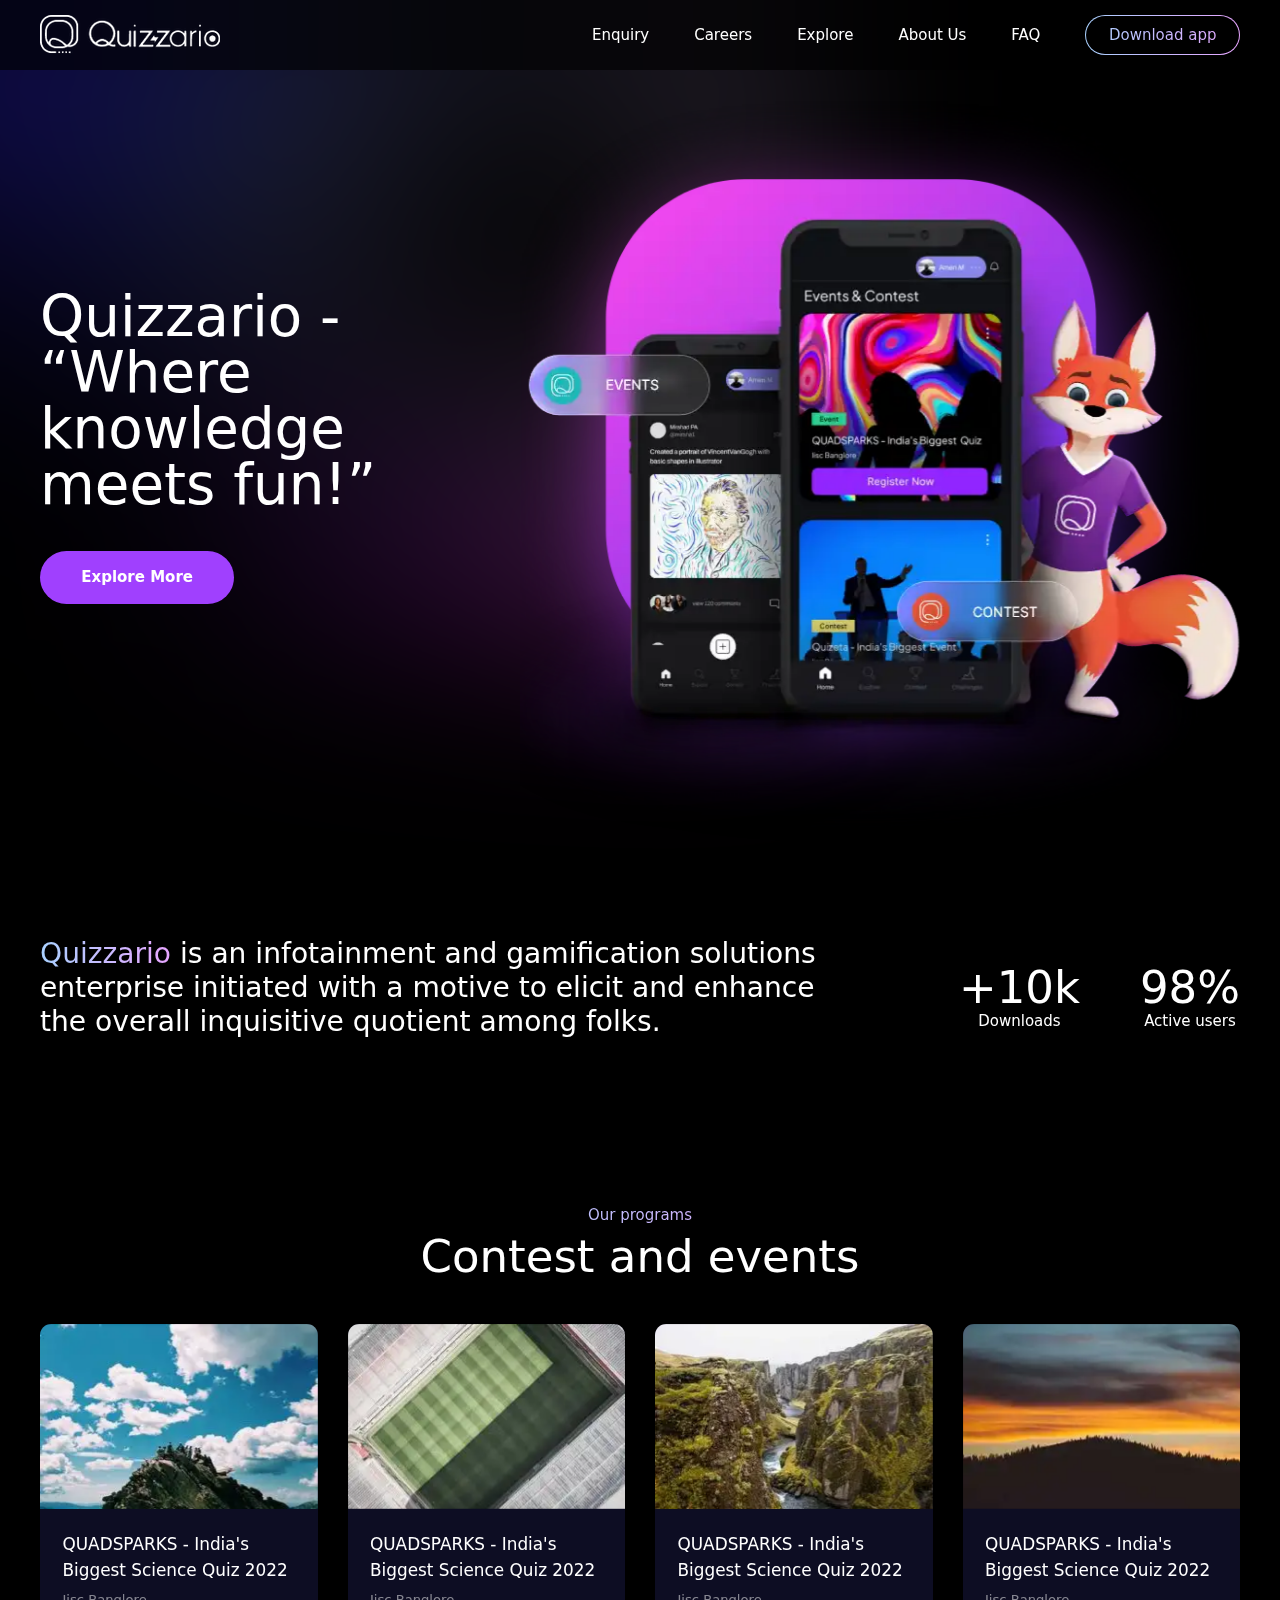
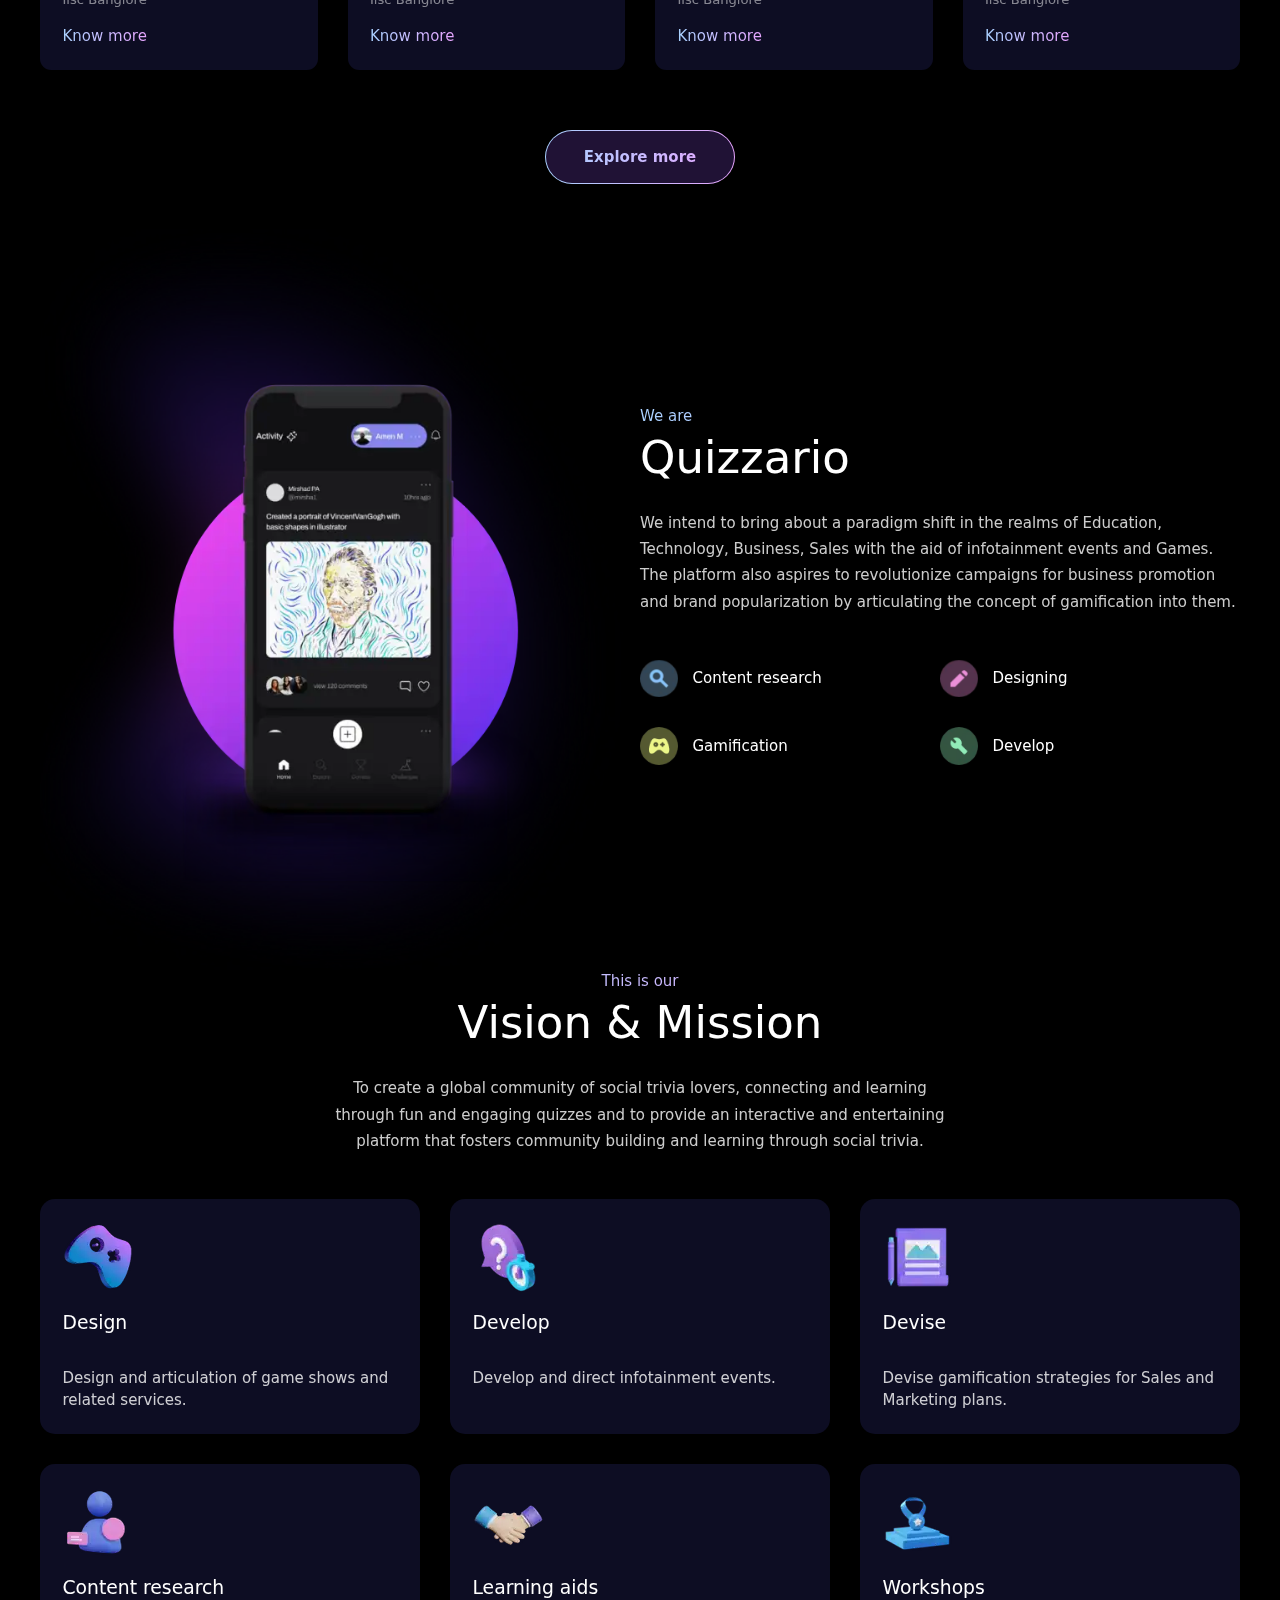
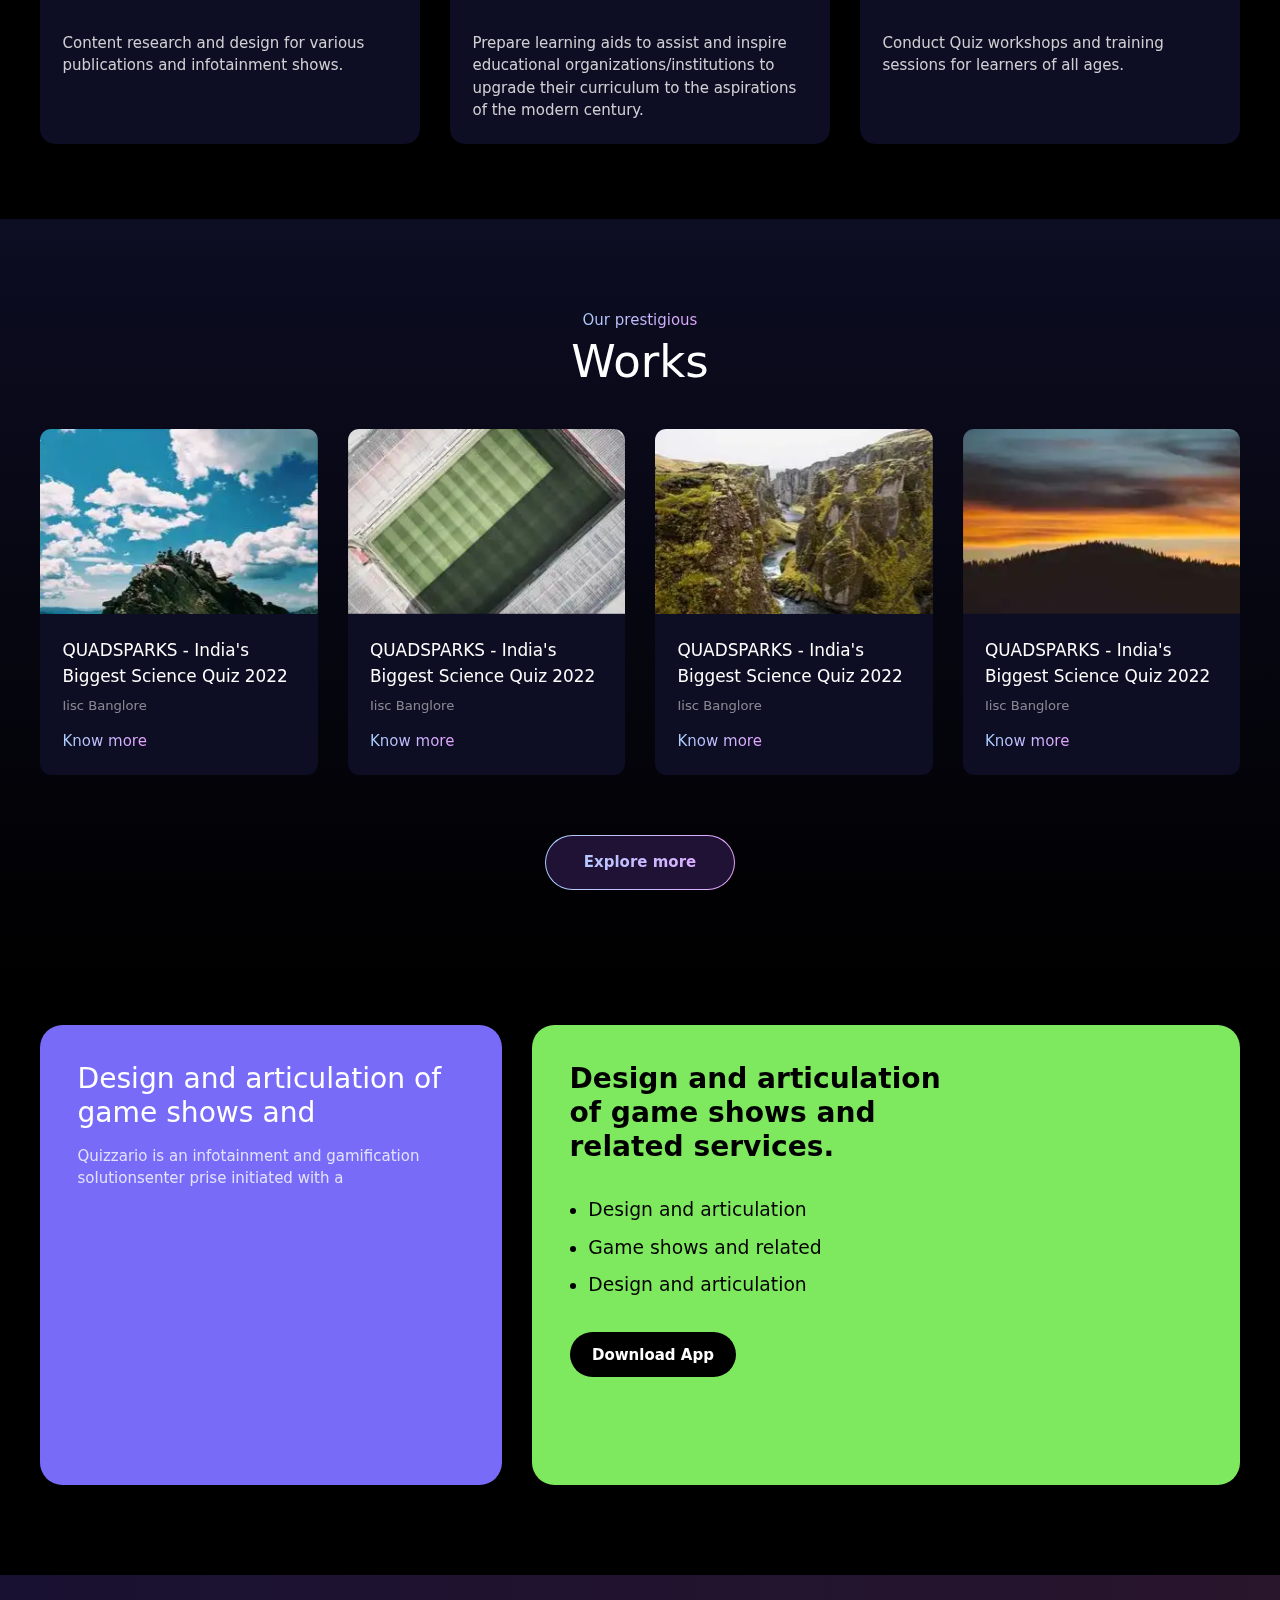
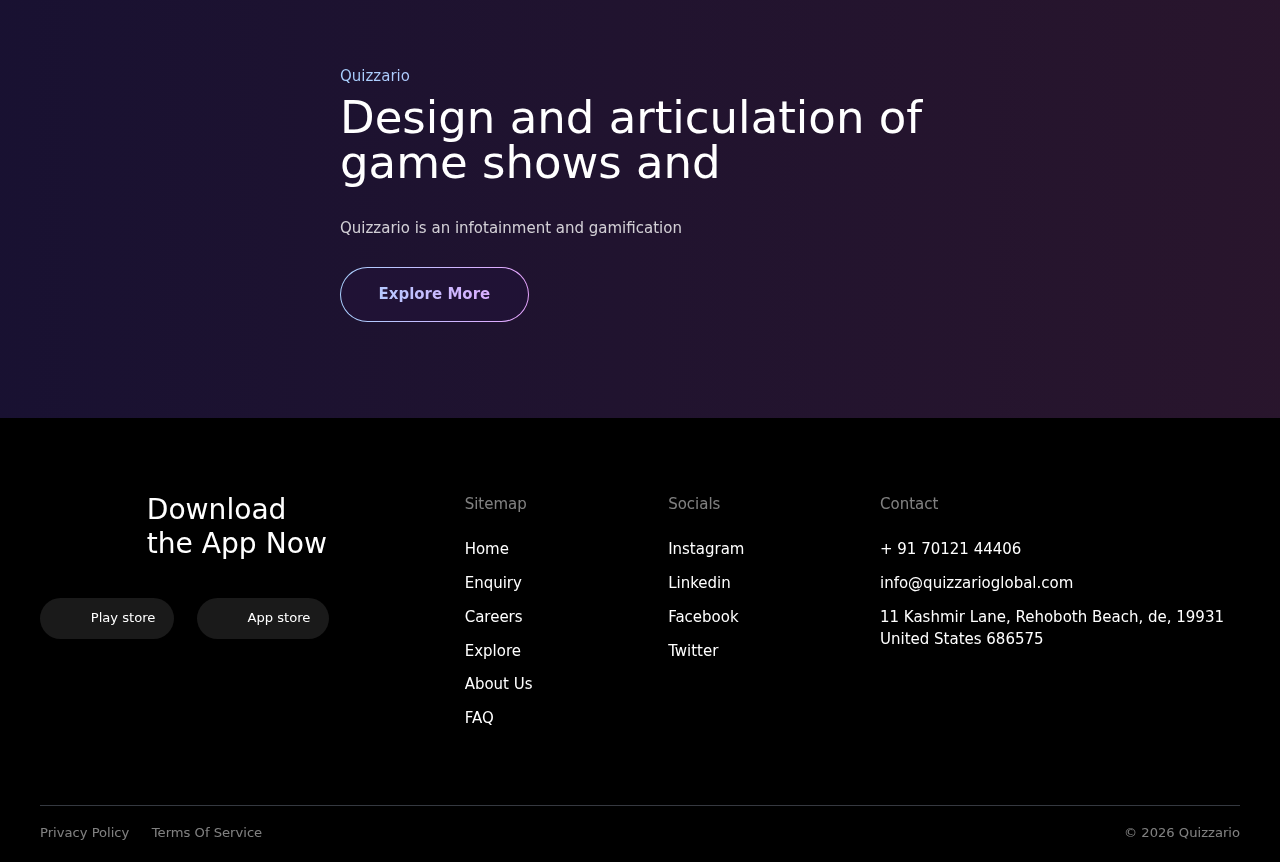
==== commit 0b7e71c2: "Update from https://github.com/quizzario/quizzario-website/commit/195d64af2d1d93a0f4625333b111595a2b" ====
--- a/index.html
+++ b/index.html
@@ -1,6 +1,6 @@
-<!DOCTYPE html><html><head><meta charSet="utf-8"/><meta http-equiv="x-ua-compatible" content="ie=edge"/><meta name="viewport" content="width=device-width, initial-scale=1, shrink-to-fit=no"/><meta name="generator" content="Gatsby 5.10.0"/><style data-href="/styles.9560fe833a8bae1ebca4.css" data-identity="gatsby-global-css">/*
+<!DOCTYPE html><html><head><meta charSet="utf-8"/><meta http-equiv="x-ua-compatible" content="ie=edge"/><meta name="viewport" content="width=device-width, initial-scale=1, shrink-to-fit=no"/><meta name="generator" content="Gatsby 5.10.0"/><style data-href="/styles.5032a8a1ea8040db235e.css" data-identity="gatsby-global-css">/*
 ! tailwindcss v3.3.2 | MIT License | https://tailwindcss.com
-*/*,:after,:before{border:0 solid #e5e7eb;box-sizing:border-box}:after,:before{--tw-content:""}html{-webkit-text-size-adjust:100%;font-feature-settings:normal;font-family:ui-sans-serif,system-ui,-apple-system,BlinkMacSystemFont,Segoe UI,Roboto,Helvetica Neue,Arial,Noto Sans,sans-serif,Apple Color Emoji,Segoe UI Emoji,Segoe UI Symbol,Noto Color Emoji;font-variation-settings:normal;line-height:1.5;-moz-tab-size:4;-o-tab-size:4;tab-size:4}body{line-height:inherit;margin:0}hr{border-top-width:1px;color:inherit;height:0}abbr:where([title]){-webkit-text-decoration:underline dotted;text-decoration:underline dotted}h1,h2,h3,h4,h5,h6{font-size:inherit;font-weight:inherit}a{color:inherit;text-decoration:inherit}b,strong{font-weight:bolder}code,kbd,pre,samp{font-family:ui-monospace,SFMono-Regular,Menlo,Monaco,Consolas,Liberation Mono,Courier New,monospace;font-size:1em}small{font-size:80%}sub,sup{font-size:75%;line-height:0;position:relative;vertical-align:baseline}sub{bottom:-.25em}sup{top:-.5em}table{border-collapse:collapse;border-color:inherit;text-indent:0}button,input,optgroup,select,textarea{color:inherit;font-family:inherit;font-size:100%;font-weight:inherit;line-height:inherit;margin:0;padding:0}button,select{text-transform:none}[type=button],[type=reset],[type=submit],button{-webkit-appearance:button;background-color:transparent;background-image:none}:-moz-focusring{outline:auto}:-moz-ui-invalid{box-shadow:none}progress{vertical-align:baseline}::-webkit-inner-spin-button,::-webkit-outer-spin-button{height:auto}[type=search]{-webkit-appearance:textfield;outline-offset:-2px}::-webkit-search-decoration{-webkit-appearance:none}::-webkit-file-upload-button{-webkit-appearance:button;font:inherit}summary{display:list-item}blockquote,dd,dl,figure,h1,h2,h3,h4,h5,h6,hr,p,pre{margin:0}fieldset{margin:0}fieldset,legend{padding:0}menu,ol,ul{list-style:none;margin:0;padding:0}textarea{resize:vertical}input::-moz-placeholder,textarea::-moz-placeholder{color:#9ca3af;opacity:1}input::placeholder,textarea::placeholder{color:#9ca3af;opacity:1}[role=button],button{cursor:pointer}:disabled{cursor:default}audio,canvas,embed,iframe,img,object,svg,video{display:block;vertical-align:middle}img,video{height:auto;max-width:100%}[hidden]{display:none}*,:after,:before{--tw-border-spacing-x:0;--tw-border-spacing-y:0;--tw-translate-x:0;--tw-translate-y:0;--tw-rotate:0;--tw-skew-x:0;--tw-skew-y:0;--tw-scale-x:1;--tw-scale-y:1;--tw-pan-x: ;--tw-pan-y: ;--tw-pinch-zoom: ;--tw-scroll-snap-strictness:proximity;--tw-gradient-from-position: ;--tw-gradient-via-position: ;--tw-gradient-to-position: ;--tw-ordinal: ;--tw-slashed-zero: ;--tw-numeric-figure: ;--tw-numeric-spacing: ;--tw-numeric-fraction: ;--tw-ring-inset: ;--tw-ring-offset-width:0px;--tw-ring-offset-color:#fff;--tw-ring-color:rgba(59,130,246,.5);--tw-ring-offset-shadow:0 0 #0000;--tw-ring-shadow:0 0 #0000;--tw-shadow:0 0 #0000;--tw-shadow-colored:0 0 #0000;--tw-blur: ;--tw-brightness: ;--tw-contrast: ;--tw-grayscale: ;--tw-hue-rotate: ;--tw-invert: ;--tw-saturate: ;--tw-sepia: ;--tw-drop-shadow: ;--tw-backdrop-blur: ;--tw-backdrop-brightness: ;--tw-backdrop-contrast: ;--tw-backdrop-grayscale: ;--tw-backdrop-hue-rotate: ;--tw-backdrop-invert: ;--tw-backdrop-opacity: ;--tw-backdrop-saturate: ;--tw-backdrop-sepia: }::backdrop{--tw-border-spacing-x:0;--tw-border-spacing-y:0;--tw-translate-x:0;--tw-translate-y:0;--tw-rotate:0;--tw-skew-x:0;--tw-skew-y:0;--tw-scale-x:1;--tw-scale-y:1;--tw-pan-x: ;--tw-pan-y: ;--tw-pinch-zoom: ;--tw-scroll-snap-strictness:proximity;--tw-gradient-from-position: ;--tw-gradient-via-position: ;--tw-gradient-to-position: ;--tw-ordinal: ;--tw-slashed-zero: ;--tw-numeric-figure: ;--tw-numeric-spacing: ;--tw-numeric-fraction: ;--tw-ring-inset: ;--tw-ring-offset-width:0px;--tw-ring-offset-color:#fff;--tw-ring-color:rgba(59,130,246,.5);--tw-ring-offset-shadow:0 0 #0000;--tw-ring-shadow:0 0 #0000;--tw-shadow:0 0 #0000;--tw-shadow-colored:0 0 #0000;--tw-blur: ;--tw-brightness: ;--tw-contrast: ;--tw-grayscale: ;--tw-hue-rotate: ;--tw-invert: ;--tw-saturate: ;--tw-sepia: ;--tw-drop-shadow: ;--tw-backdrop-blur: ;--tw-backdrop-brightness: ;--tw-backdrop-contrast: ;--tw-backdrop-grayscale: ;--tw-backdrop-hue-rotate: ;--tw-backdrop-invert: ;--tw-backdrop-opacity: ;--tw-backdrop-saturate: ;--tw-backdrop-sepia: }.pointer-events-none{pointer-events:none}.invisible{visibility:hidden}.fixed{position:fixed}.absolute{position:absolute}.relative{position:relative}.inset-0{inset:0}.inset-\[1px\]{inset:1px}.inset-x-0{left:0;right:0}.bottom-0{bottom:0}.bottom-10{bottom:2.5rem}.right-0{right:0}.top-0{top:0}.-z-10{z-index:-10}.-z-20{z-index:-20}.z-10{z-index:10}.z-20{z-index:20}.z-40{z-index:40}.z-50{z-index:50}.order-first{order:-9999}.col-span-2{grid-column:span 2/span 2}.col-span-3{grid-column:span 3/span 3}.col-span-4{grid-column:span 4/span 4}.mx-12{margin-left:3rem;margin-right:3rem}.mx-auto{margin-left:auto;margin-right:auto}.my-12{margin-bottom:3rem;margin-top:3rem}.my-4{margin-bottom:1rem;margin-top:1rem}.my-9{margin-bottom:2.25rem;margin-top:2.25rem}.-mb-10{margin-bottom:-2.5rem}.-mt-10{margin-top:-2.5rem}.-mt-14{margin-top:-3.5rem}.-mt-4{margin-top:-1rem}.-mt-5{margin-top:-1.25rem}.mb-12{margin-bottom:3rem}.mb-2{margin-bottom:.5rem}.mb-4{margin-bottom:1rem}.mb-6{margin-bottom:1.5rem}.mb-8{margin-bottom:2rem}.ml-4{margin-left:1rem}.ml-5{margin-left:1.25rem}.mr-3{margin-right:.75rem}.mt-12{margin-top:3rem}.mt-2{margin-top:.5rem}.mt-20{margin-top:5rem}.mt-3{margin-top:.75rem}.mt-5{margin-top:1.25rem}.mt-6{margin-top:1.5rem}.mt-8{margin-top:2rem}.block{display:block}.inline-block{display:inline-block}.flex{display:flex}.grid{display:grid}.hidden{display:none}.h-1\/2{height:50%}.h-full{height:100%}.min-h-\[460px\]{min-height:460px}.w-1\/2{width:50%}.w-10{width:2.5rem}.w-7{width:1.75rem}.w-72{width:18rem}.w-96{width:24rem}.w-full{width:100%}.min-w-fit{min-width:-moz-fit-content;min-width:fit-content}.max-w-2xl{max-width:42rem}.max-w-7xl{max-width:80rem}.max-w-full{max-width:100%}.max-w-lg{max-width:32rem}.max-w-md{max-width:28rem}.max-w-sm{max-width:24rem}.-translate-y-1{--tw-translate-y:-0.25rem}.-translate-y-1,.translate-x-3{transform:translate(var(--tw-translate-x),var(--tw-translate-y)) rotate(var(--tw-rotate)) skewX(var(--tw-skew-x)) skewY(var(--tw-skew-y)) scaleX(var(--tw-scale-x)) scaleY(var(--tw-scale-y))}.translate-x-3{--tw-translate-x:0.75rem}.translate-y-0{--tw-translate-y:0px}.translate-y-0,.translate-y-7{transform:translate(var(--tw-translate-x),var(--tw-translate-y)) rotate(var(--tw-rotate)) skewX(var(--tw-skew-x)) skewY(var(--tw-skew-y)) scaleX(var(--tw-scale-x)) scaleY(var(--tw-scale-y))}.translate-y-7{--tw-translate-y:1.75rem}.scale-125{--tw-scale-x:1.25;--tw-scale-y:1.25}.scale-125,.scale-150{transform:translate(var(--tw-translate-x),var(--tw-translate-y)) rotate(var(--tw-rotate)) skewX(var(--tw-skew-x)) skewY(var(--tw-skew-y)) scaleX(var(--tw-scale-x)) scaleY(var(--tw-scale-y))}.scale-150{--tw-scale-x:1.5;--tw-scale-y:1.5}.list-disc{list-style-type:disc}.grid-cols-1{grid-template-columns:repeat(1,minmax(0,1fr))}.grid-cols-2{grid-template-columns:repeat(2,minmax(0,1fr))}.grid-cols-5{grid-template-columns:repeat(5,minmax(0,1fr))}.grid-cols-8{grid-template-columns:repeat(8,minmax(0,1fr))}.flex-col{flex-direction:column}.items-center{align-items:center}.justify-center{justify-content:center}.justify-between{justify-content:space-between}.gap-12{gap:3rem}.gap-3{gap:.75rem}.gap-8{gap:2rem}.space-x-12>:not([hidden])~:not([hidden]){--tw-space-x-reverse:0;margin-left:calc(3rem*(1 - var(--tw-space-x-reverse)));margin-right:calc(3rem*var(--tw-space-x-reverse))}.space-x-16>:not([hidden])~:not([hidden]){--tw-space-x-reverse:0;margin-left:calc(4rem*(1 - var(--tw-space-x-reverse)));margin-right:calc(4rem*var(--tw-space-x-reverse))}.space-x-4>:not([hidden])~:not([hidden]){--tw-space-x-reverse:0;margin-left:calc(1rem*(1 - var(--tw-space-x-reverse)));margin-right:calc(1rem*var(--tw-space-x-reverse))}.space-x-6>:not([hidden])~:not([hidden]){--tw-space-x-reverse:0;margin-left:calc(1.5rem*(1 - var(--tw-space-x-reverse)));margin-right:calc(1.5rem*var(--tw-space-x-reverse))}.space-x-8>:not([hidden])~:not([hidden]){--tw-space-x-reverse:0;margin-left:calc(2rem*(1 - var(--tw-space-x-reverse)));margin-right:calc(2rem*var(--tw-space-x-reverse))}.space-y-10>:not([hidden])~:not([hidden]){--tw-space-y-reverse:0;margin-bottom:calc(2.5rem*var(--tw-space-y-reverse));margin-top:calc(2.5rem*(1 - var(--tw-space-y-reverse)))}.space-y-3>:not([hidden])~:not([hidden]){--tw-space-y-reverse:0;margin-bottom:calc(.75rem*var(--tw-space-y-reverse));margin-top:calc(.75rem*(1 - var(--tw-space-y-reverse)))}.space-y-4>:not([hidden])~:not([hidden]){--tw-space-y-reverse:0;margin-bottom:calc(1rem*var(--tw-space-y-reverse));margin-top:calc(1rem*(1 - var(--tw-space-y-reverse)))}.space-y-8>:not([hidden])~:not([hidden]){--tw-space-y-reverse:0;margin-bottom:calc(2rem*var(--tw-space-y-reverse));margin-top:calc(2rem*(1 - var(--tw-space-y-reverse)))}.overflow-hidden{overflow:hidden}.whitespace-nowrap{white-space:nowrap}.rounded-2xl{border-radius:1rem}.rounded-3xl{border-radius:1.5rem}.rounded-full{border-radius:9999px}.rounded-lg{border-radius:.5rem}.rounded-xl{border-radius:.75rem}.border{border-width:1px}.border-t{border-top-width:1px}.border-gray-500{--tw-border-opacity:1;border-color:rgb(107 114 128/var(--tw-border-opacity))}.border-transparent{border-color:transparent}.bg-black{--tw-bg-opacity:1;background-color:rgb(0 0 0/var(--tw-bg-opacity))}.bg-brand-four{--tw-bg-opacity:1;background-color:rgb(13 13 35/var(--tw-bg-opacity))}.bg-brand-one{--tw-bg-opacity:1;background-color:rgb(160 64 254/var(--tw-bg-opacity))}.bg-brand-six{--tw-bg-opacity:1;background-color:rgb(32 18 53/var(--tw-bg-opacity))}.bg-brand-three{--tw-bg-opacity:1;background-color:rgb(126 233 94/var(--tw-bg-opacity))}.bg-brand-two{--tw-bg-opacity:1;background-color:rgb(119 107 248/var(--tw-bg-opacity))}.bg-white{--tw-bg-opacity:1;background-color:rgb(255 255 255/var(--tw-bg-opacity))}.bg-opacity-10{--tw-bg-opacity:0.1}.bg-opacity-60{--tw-bg-opacity:0.6}.bg-gradient-to-b{background-image:linear-gradient(to bottom,var(--tw-gradient-stops))}.bg-gradient-to-br{background-image:linear-gradient(to bottom right,var(--tw-gradient-stops))}.bg-gradient-to-r{background-image:linear-gradient(to right,var(--tw-gradient-stops))}.from-brand-eight{--tw-gradient-from:#7b55f7 var(--tw-gradient-from-position);--tw-gradient-to:rgba(123,85,247,0) var(--tw-gradient-to-position);--tw-gradient-stops:var(--tw-gradient-from),var(--tw-gradient-to)}.from-brand-four{--tw-gradient-from:#0d0d23 var(--tw-gradient-from-position);--tw-gradient-to:rgba(13,13,35,0) var(--tw-gradient-to-position);--tw-gradient-stops:var(--tw-gradient-from),var(--tw-gradient-to)}.from-brand-nine{--tw-gradient-from:#a9d1ff var(--tw-gradient-from-position);--tw-gradient-to:rgba(169,209,255,0) var(--tw-gradient-to-position);--tw-gradient-stops:var(--tw-gradient-from),var(--tw-gradient-to)}.from-brand-seven{--tw-gradient-from:#cc6ade var(--tw-gradient-from-position);--tw-gradient-to:rgba(204,106,222,0) var(--tw-gradient-to-position);--tw-gradient-stops:var(--tw-gradient-from),var(--tw-gradient-to)}.to-brand-eight{--tw-gradient-to:#7b55f7 var(--tw-gradient-to-position)}.to-brand-seven{--tw-gradient-to:#cc6ade var(--tw-gradient-to-position)}.to-brand-ten{--tw-gradient-to:#e7a5ff var(--tw-gradient-to-position)}.to-transparent{--tw-gradient-to:transparent var(--tw-gradient-to-position)}.bg-clip-text{-webkit-background-clip:text;background-clip:text}.p-10{padding:2.5rem}.p-6{padding:1.5rem}.p-\[1px\]{padding:1px}.px-10{padding-left:2.5rem;padding-right:2.5rem}.px-11{padding-left:2.75rem;padding-right:2.75rem}.px-3{padding-left:.75rem;padding-right:.75rem}.px-5{padding-left:1.25rem;padding-right:1.25rem}.px-6{padding-left:1.5rem;padding-right:1.5rem}.py-10{padding-bottom:2.5rem;padding-top:2.5rem}.py-12{padding-bottom:3rem;padding-top:3rem}.py-14{padding-bottom:3.5rem;padding-top:3.5rem}.py-16{padding-bottom:4rem;padding-top:4rem}.py-2{padding-bottom:.5rem;padding-top:.5rem}.py-20{padding-bottom:5rem;padding-top:5rem}.py-24{padding-bottom:6rem;padding-top:6rem}.py-3{padding-bottom:.75rem;padding-top:.75rem}.py-4{padding-bottom:1rem;padding-top:1rem}.py-5{padding-bottom:1.25rem;padding-top:1.25rem}.pt-16{padding-top:4rem}.pt-24{padding-top:6rem}.text-center{text-align:center}.text-2xl{font-size:1.5rem;line-height:2rem}.text-3xl{font-size:1.875rem;line-height:2.25rem}.text-4xl{font-size:2.25rem;line-height:2.5rem}.text-5xl{font-size:3rem;line-height:1}.text-lg{font-size:1.125rem;line-height:1.75rem}.text-sm{font-size:.875rem;line-height:1.25rem}.text-xl{font-size:1.25rem;line-height:1.75rem}.font-bold{font-weight:700}.font-light{font-weight:300}.font-semibold{font-weight:600}.leading-7{line-height:1.75rem}.leading-tight{line-height:1.25}.text-black{--tw-text-opacity:1;color:rgb(0 0 0/var(--tw-text-opacity))}.text-transparent{color:transparent}.text-white{--tw-text-opacity:1;color:rgb(255 255 255/var(--tw-text-opacity))}.opacity-0{opacity:0}.opacity-100{opacity:1}.opacity-20{opacity:.2}.opacity-30{opacity:.3}.opacity-50{opacity:.5}.opacity-80{opacity:.8}.blur-3xl{--tw-blur:blur(64px);filter:var(--tw-blur) var(--tw-brightness) var(--tw-contrast) var(--tw-grayscale) var(--tw-hue-rotate) var(--tw-invert) var(--tw-saturate) var(--tw-sepia) var(--tw-drop-shadow)}.backdrop-blur-3xl{--tw-backdrop-blur:blur(64px);-webkit-backdrop-filter:var(--tw-backdrop-blur) var(--tw-backdrop-brightness) var(--tw-backdrop-contrast) var(--tw-backdrop-grayscale) var(--tw-backdrop-hue-rotate) var(--tw-backdrop-invert) var(--tw-backdrop-opacity) var(--tw-backdrop-saturate) var(--tw-backdrop-sepia);backdrop-filter:var(--tw-backdrop-blur) var(--tw-backdrop-brightness) var(--tw-backdrop-contrast) var(--tw-backdrop-grayscale) var(--tw-backdrop-hue-rotate) var(--tw-backdrop-invert) var(--tw-backdrop-opacity) var(--tw-backdrop-saturate) var(--tw-backdrop-sepia)}.transition{transition-duration:.15s;transition-property:color,background-color,border-color,text-decoration-color,fill,stroke,opacity,box-shadow,transform,filter,-webkit-backdrop-filter;transition-property:color,background-color,border-color,text-decoration-color,fill,stroke,opacity,box-shadow,transform,filter,backdrop-filter;transition-property:color,background-color,border-color,text-decoration-color,fill,stroke,opacity,box-shadow,transform,filter,backdrop-filter,-webkit-backdrop-filter;transition-timing-function:cubic-bezier(.4,0,.2,1)}.transition-all{transition-duration:.15s;transition-property:all;transition-timing-function:cubic-bezier(.4,0,.2,1)}.transition-opacity{transition-duration:.15s;transition-property:opacity;transition-timing-function:cubic-bezier(.4,0,.2,1)}.transition-transform{transition-duration:.15s;transition-property:transform;transition-timing-function:cubic-bezier(.4,0,.2,1)}.duration-200{transition-duration:.2s}.ease-in{transition-timing-function:cubic-bezier(.4,0,1,1)}html{background:#000;color:#fff;font-size:15px}.absolute{position:absolute!important}.fixed{position:fixed!important}.group:hover .group-hover\:opacity-100{opacity:1}.group:hover .group-hover\:opacity-30{opacity:.3}@media (min-width:640px){.sm\:left-0{left:0}.sm\:order-none{order:0}.sm\:mb-16{margin-bottom:4rem}.sm\:mt-0{margin-top:0}.sm\:block{display:block}.sm\:grid{display:grid}.sm\:hidden{display:none}.sm\:grid-cols-2{grid-template-columns:repeat(2,minmax(0,1fr))}.sm\:justify-start{justify-content:flex-start}.sm\:space-y-0>:not([hidden])~:not([hidden]){--tw-space-y-reverse:0;margin-bottom:calc(0px*var(--tw-space-y-reverse));margin-top:calc(0px*(1 - var(--tw-space-y-reverse)))}.sm\:px-0{padding-left:0;padding-right:0}.sm\:py-12{padding-bottom:3rem;padding-top:3rem}.sm\:py-20{padding-bottom:5rem;padding-top:5rem}.sm\:py-24{padding-bottom:6rem;padding-top:6rem}.sm\:pt-0{padding-top:0}.sm\:text-left{text-align:left}.sm\:text-start{text-align:start}.sm\:text-5xl{font-size:3rem;line-height:1}.sm\:opacity-100{opacity:1}.sm\:blur-none{--tw-blur:blur(0);filter:var(--tw-blur) var(--tw-brightness) var(--tw-contrast) var(--tw-grayscale) var(--tw-hue-rotate) var(--tw-invert) var(--tw-saturate) var(--tw-sepia) var(--tw-drop-shadow)}}@media (min-width:768px){.md\:my-32{margin-bottom:8rem;margin-top:8rem}.md\:mt-0{margin-top:0}.md\:flex{display:flex}.md\:max-w-none{max-width:none}.md\:grid-cols-3{grid-template-columns:repeat(3,minmax(0,1fr))}.md\:flex-row{flex-direction:row}.md\:items-start{align-items:flex-start}.md\:space-x-28>:not([hidden])~:not([hidden]){--tw-space-x-reverse:0;margin-left:calc(7rem*(1 - var(--tw-space-x-reverse)));margin-right:calc(7rem*var(--tw-space-x-reverse))}.md\:py-28{padding-bottom:7rem;padding-top:7rem}.md\:text-left{text-align:left}.md\:text-3xl{font-size:1.875rem;line-height:2.25rem}.md\:text-6xl{font-size:3.75rem;line-height:1}}@media (min-width:1024px){.lg\:grid-cols-4{grid-template-columns:repeat(4,minmax(0,1fr))}.lg\:px-0{padding-left:0;padding-right:0}}</style><style>.gatsby-image-wrapper{position:relative;overflow:hidden}.gatsby-image-wrapper picture.object-fit-polyfill{position:static!important}.gatsby-image-wrapper img{bottom:0;height:100%;left:0;margin:0;max-width:none;padding:0;position:absolute;right:0;top:0;width:100%;object-fit:cover}.gatsby-image-wrapper [data-main-image]{opacity:0;transform:translateZ(0);transition:opacity .25s linear;will-change:opacity}.gatsby-image-wrapper-constrained{display:inline-block;vertical-align:top}</style><noscript><style>.gatsby-image-wrapper noscript [data-main-image]{opacity:1!important}.gatsby-image-wrapper [data-placeholder-image]{opacity:0!important}</style></noscript><script type="module">const e="undefined"!=typeof HTMLImageElement&&"loading"in HTMLImageElement.prototype;e&&document.body.addEventListener("load",(function(e){const t=e.target;if(void 0===t.dataset.mainImage)return;if(void 0===t.dataset.gatsbyImageSsr)return;let a=null,n=t;for(;null===a&&n;)void 0!==n.parentNode.dataset.gatsbyImageWrapper&&(a=n.parentNode),n=n.parentNode;const o=a.querySelector("[data-placeholder-image]"),r=new Image;r.src=t.currentSrc,r.decode().catch((()=>{})).then((()=>{t.style.opacity=1,o&&(o.style.opacity=0,o.style.transition="opacity 500ms linear")}))}),!0);</script><link rel="preconnect" href="https://www.googletagmanager.com"/><link rel="dns-prefetch" href="https://www.googletagmanager.com"/><link rel="sitemap" type="application/xml" href="/sitemap-index.xml"/><link rel="icon" href="/favicon-32x32.png?v=4fd3e2c4debd750bfbba159dd2bc89d6" type="image/png"/><link rel="manifest" href="/manifest.webmanifest" crossorigin="anonymous"/><link rel="apple-touch-icon" sizes="48x48" href="/icons/icon-48x48.png?v=4fd3e2c4debd750bfbba159dd2bc89d6"/><link rel="apple-touch-icon" sizes="72x72" href="/icons/icon-72x72.png?v=4fd3e2c4debd750bfbba159dd2bc89d6"/><link rel="apple-touch-icon" sizes="96x96" href="/icons/icon-96x96.png?v=4fd3e2c4debd750bfbba159dd2bc89d6"/><link rel="apple-touch-icon" sizes="144x144" href="/icons/icon-144x144.png?v=4fd3e2c4debd750bfbba159dd2bc89d6"/><link rel="apple-touch-icon" sizes="192x192" href="/icons/icon-192x192.png?v=4fd3e2c4debd750bfbba159dd2bc89d6"/><link rel="apple-touch-icon" sizes="256x256" href="/icons/icon-256x256.png?v=4fd3e2c4debd750bfbba159dd2bc89d6"/><link rel="apple-touch-icon" sizes="384x384" href="/icons/icon-384x384.png?v=4fd3e2c4debd750bfbba159dd2bc89d6"/><link rel="apple-touch-icon" sizes="512x512" href="/icons/icon-512x512.png?v=4fd3e2c4debd750bfbba159dd2bc89d6"/></head><body><div id="___gatsby"><div style="outline:none" tabindex="-1" id="gatsby-focus-wrapper"><div class="duration-200 ease-in opacity-0 pointer-events-none fixed inset-0 z-50 flex items-center justify-center transition-opacity"><div class="fixed inset-0 opacity-80 bg-black"></div><div class="duration-200 ease-in -translate-y-1 flex-col flex items-center min-w-fit transition-transform border border-transparent bg-brand-four rounded-lg"><div class="flex space-x-8 items-center mx-12 my-12"><div data-gatsby-image-wrapper="" class="gatsby-image-wrapper gatsby-image-wrapper-constrained rounded-lg border border-transparent"><div style="max-width:150px;display:block"><img alt="" role="presentation" aria-hidden="true" src="data:image/svg+xml;charset=utf-8,%3Csvg%20height=&#x27;150&#x27;%20width=&#x27;150&#x27;%20xmlns=&#x27;http://www.w3.org/2000/svg&#x27;%20version=&#x27;1.1&#x27;%3E%3C/svg%3E" style="max-width:100%;display:block;position:static"/></div><div aria-hidden="true" data-placeholder-image="" style="opacity:1;transition:opacity 500ms linear"></div><picture><source type="image/webp" data-srcset="/static/62fe5e98d6f4b8c9174ad8262a75dca3/0852d/download-app-qr-code.webp 38w,/static/62fe5e98d6f4b8c9174ad8262a75dca3/18188/download-app-qr-code.webp 75w,/static/62fe5e98d6f4b8c9174ad8262a75dca3/c65bc/download-app-qr-code.webp 150w" sizes="(min-width: 150px) 150px, 100vw"/><img data-gatsby-image-ssr="" data-main-image="" style="opacity:0" sizes="(min-width: 150px) 150px, 100vw" decoding="async" loading="lazy" data-src="/static/62fe5e98d6f4b8c9174ad8262a75dca3/de3a1/download-app-qr-code.png" data-srcset="/static/62fe5e98d6f4b8c9174ad8262a75dca3/f2a56/download-app-qr-code.png 38w,/static/62fe5e98d6f4b8c9174ad8262a75dca3/7458e/download-app-qr-code.png 75w,/static/62fe5e98d6f4b8c9174ad8262a75dca3/de3a1/download-app-qr-code.png 150w" alt="download-app"/></picture><noscript><picture><source type="image/webp" srcSet="/static/62fe5e98d6f4b8c9174ad8262a75dca3/0852d/download-app-qr-code.webp 38w,/static/62fe5e98d6f4b8c9174ad8262a75dca3/18188/download-app-qr-code.webp 75w,/static/62fe5e98d6f4b8c9174ad8262a75dca3/c65bc/download-app-qr-code.webp 150w" sizes="(min-width: 150px) 150px, 100vw"/><img data-gatsby-image-ssr="" data-main-image="" style="opacity:0" sizes="(min-width: 150px) 150px, 100vw" decoding="async" loading="lazy" src="/static/62fe5e98d6f4b8c9174ad8262a75dca3/de3a1/download-app-qr-code.png" srcSet="/static/62fe5e98d6f4b8c9174ad8262a75dca3/f2a56/download-app-qr-code.png 38w,/static/62fe5e98d6f4b8c9174ad8262a75dca3/7458e/download-app-qr-code.png 75w,/static/62fe5e98d6f4b8c9174ad8262a75dca3/de3a1/download-app-qr-code.png 150w" alt="download-app"/></picture></noscript><script type="module">const t="undefined"!=typeof HTMLImageElement&&"loading"in HTMLImageElement.prototype;if(t){const t=document.querySelectorAll("img[data-main-image]");for(let e of t){e.dataset.src&&(e.setAttribute("src",e.dataset.src),e.removeAttribute("data-src")),e.dataset.srcset&&(e.setAttribute("srcset",e.dataset.srcset),e.removeAttribute("data-srcset"));const t=e.parentNode.querySelectorAll("source[data-srcset]");for(let e of t)e.setAttribute("srcset",e.dataset.srcset),e.removeAttribute("data-srcset");e.complete&&(e.style.opacity=1,e.parentNode.parentNode.querySelector("[data-placeholder-image]").style.opacity=0)}}</script></div><div class="space-y-4"><div class="text-2xl">Scan QR code<br/>To Download the App</div><div class="flex items-center space-x-6"><a aria-current="page" class="flex items-center space-x-4 px-5 py-3 bg-white bg-opacity-10 rounded-full text-sm" href="/"><div data-gatsby-image-wrapper="" class="gatsby-image-wrapper gatsby-image-wrapper-constrained"><div style="max-width:17px;display:block"><img alt="" role="presentation" aria-hidden="true" src="data:image/svg+xml;charset=utf-8,%3Csvg%20height=&#x27;19&#x27;%20width=&#x27;17&#x27;%20xmlns=&#x27;http://www.w3.org/2000/svg&#x27;%20version=&#x27;1.1&#x27;%3E%3C/svg%3E" style="max-width:100%;display:block;position:static"/></div><div aria-hidden="true" data-placeholder-image="" style="opacity:1;transition:opacity 500ms linear"></div><picture><source type="image/webp" data-srcset="/static/f32a7ae87423b77fb72165419460c783/13d0a/app-store.webp 4w,/static/f32a7ae87423b77fb72165419460c783/9c788/app-store.webp 9w,/static/f32a7ae87423b77fb72165419460c783/161ec/app-store.webp 17w" sizes="(min-width: 17px) 17px, 100vw"/><img data-gatsby-image-ssr="" data-main-image="" style="opacity:0" sizes="(min-width: 17px) 17px, 100vw" decoding="async" loading="lazy" data-src="/static/f32a7ae87423b77fb72165419460c783/27d08/app-store.png" data-srcset="/static/f32a7ae87423b77fb72165419460c783/4fc9f/app-store.png 4w,/static/f32a7ae87423b77fb72165419460c783/641ac/app-store.png 9w,/static/f32a7ae87423b77fb72165419460c783/27d08/app-store.png 17w" alt=""/></picture><noscript><picture><source type="image/webp" srcSet="/static/f32a7ae87423b77fb72165419460c783/13d0a/app-store.webp 4w,/static/f32a7ae87423b77fb72165419460c783/9c788/app-store.webp 9w,/static/f32a7ae87423b77fb72165419460c783/161ec/app-store.webp 17w" sizes="(min-width: 17px) 17px, 100vw"/><img data-gatsby-image-ssr="" data-main-image="" style="opacity:0" sizes="(min-width: 17px) 17px, 100vw" decoding="async" loading="lazy" src="/static/f32a7ae87423b77fb72165419460c783/27d08/app-store.png" srcSet="/static/f32a7ae87423b77fb72165419460c783/4fc9f/app-store.png 4w,/static/f32a7ae87423b77fb72165419460c783/641ac/app-store.png 9w,/static/f32a7ae87423b77fb72165419460c783/27d08/app-store.png 17w" alt=""/></picture></noscript><script type="module">const t="undefined"!=typeof HTMLImageElement&&"loading"in HTMLImageElement.prototype;if(t){const t=document.querySelectorAll("img[data-main-image]");for(let e of t){e.dataset.src&&(e.setAttribute("src",e.dataset.src),e.removeAttribute("data-src")),e.dataset.srcset&&(e.setAttribute("srcset",e.dataset.srcset),e.removeAttribute("data-srcset"));const t=e.parentNode.querySelectorAll("source[data-srcset]");for(let e of t)e.setAttribute("srcset",e.dataset.srcset),e.removeAttribute("data-srcset");e.complete&&(e.style.opacity=1,e.parentNode.parentNode.querySelector("[data-placeholder-image]").style.opacity=0)}}</script></div><span>Play store</span></a><a aria-current="page" class="flex items-center space-x-4 px-5 py-3 bg-white bg-opacity-10 rounded-full text-sm" href="/"><div data-gatsby-image-wrapper="" class="gatsby-image-wrapper gatsby-image-wrapper-constrained"><div style="max-width:17px;display:block"><img alt="" role="presentation" aria-hidden="true" src="data:image/svg+xml;charset=utf-8,%3Csvg%20height=&#x27;19&#x27;%20width=&#x27;17&#x27;%20xmlns=&#x27;http://www.w3.org/2000/svg&#x27;%20version=&#x27;1.1&#x27;%3E%3C/svg%3E" style="max-width:100%;display:block;position:static"/></div><div aria-hidden="true" data-placeholder-image="" style="opacity:1;transition:opacity 500ms linear"></div><picture><source type="image/webp" data-srcset="/static/cbc38211d90752c942508026f6c23957/c3fea/google-play.webp 4w,/static/cbc38211d90752c942508026f6c23957/9c788/google-play.webp 9w,/static/cbc38211d90752c942508026f6c23957/161ec/google-play.webp 17w" sizes="(min-width: 17px) 17px, 100vw"/><img data-gatsby-image-ssr="" data-main-image="" style="opacity:0" sizes="(min-width: 17px) 17px, 100vw" decoding="async" loading="lazy" data-src="/static/cbc38211d90752c942508026f6c23957/27d08/google-play.png" data-srcset="/static/cbc38211d90752c942508026f6c23957/f8bd3/google-play.png 4w,/static/cbc38211d90752c942508026f6c23957/641ac/google-play.png 9w,/static/cbc38211d90752c942508026f6c23957/27d08/google-play.png 17w" alt=""/></picture><noscript><picture><source type="image/webp" srcSet="/static/cbc38211d90752c942508026f6c23957/c3fea/google-play.webp 4w,/static/cbc38211d90752c942508026f6c23957/9c788/google-play.webp 9w,/static/cbc38211d90752c942508026f6c23957/161ec/google-play.webp 17w" sizes="(min-width: 17px) 17px, 100vw"/><img data-gatsby-image-ssr="" data-main-image="" style="opacity:0" sizes="(min-width: 17px) 17px, 100vw" decoding="async" loading="lazy" src="/static/cbc38211d90752c942508026f6c23957/27d08/google-play.png" srcSet="/static/cbc38211d90752c942508026f6c23957/f8bd3/google-play.png 4w,/static/cbc38211d90752c942508026f6c23957/641ac/google-play.png 9w,/static/cbc38211d90752c942508026f6c23957/27d08/google-play.png 17w" alt=""/></picture></noscript><script type="module">const t="undefined"!=typeof HTMLImageElement&&"loading"in HTMLImageElement.prototype;if(t){const t=document.querySelectorAll("img[data-main-image]");for(let e of t){e.dataset.src&&(e.setAttribute("src",e.dataset.src),e.removeAttribute("data-src")),e.dataset.srcset&&(e.setAttribute("srcset",e.dataset.srcset),e.removeAttribute("data-srcset"));const t=e.parentNode.querySelectorAll("source[data-srcset]");for(let e of t)e.setAttribute("srcset",e.dataset.srcset),e.removeAttribute("data-srcset");e.complete&&(e.style.opacity=1,e.parentNode.parentNode.querySelector("[data-placeholder-image]").style.opacity=0)}}</script></div><span>App store</span></a></div></div></div></div></div><div data-gatsby-image-wrapper="" class="gatsby-image-wrapper gatsby-image-wrapper-constrained fixed -z-20 blur-3xl scale-150 h-1/2 w-1/2"><div style="max-width:184px;display:block"><img alt="" role="presentation" aria-hidden="true" src="data:image/svg+xml;charset=utf-8,%3Csvg%20height=&#x27;221&#x27;%20width=&#x27;184&#x27;%20xmlns=&#x27;http://www.w3.org/2000/svg&#x27;%20version=&#x27;1.1&#x27;%3E%3C/svg%3E" style="max-width:100%;display:block;position:static"/></div><div aria-hidden="true" data-placeholder-image="" style="opacity:1;transition:opacity 500ms linear"></div><picture><source type="image/webp" data-srcset="/static/8dbd67d4efdc88187358a0668ee64b7c/ac66f/blur-background.webp 46w,/static/8dbd67d4efdc88187358a0668ee64b7c/e38d8/blur-background.webp 92w,/static/8dbd67d4efdc88187358a0668ee64b7c/d5fb8/blur-background.webp 184w" sizes="(min-width: 184px) 184px, 100vw"/><img data-gatsby-image-ssr="" data-main-image="" style="opacity:0" sizes="(min-width: 184px) 184px, 100vw" decoding="async" loading="lazy" data-src="/static/8dbd67d4efdc88187358a0668ee64b7c/5e910/blur-background.png" data-srcset="/static/8dbd67d4efdc88187358a0668ee64b7c/eb869/blur-background.png 46w,/static/8dbd67d4efdc88187358a0668ee64b7c/933d4/blur-background.png 92w,/static/8dbd67d4efdc88187358a0668ee64b7c/5e910/blur-background.png 184w" alt=""/></picture><noscript><picture><source type="image/webp" srcSet="/static/8dbd67d4efdc88187358a0668ee64b7c/ac66f/blur-background.webp 46w,/static/8dbd67d4efdc88187358a0668ee64b7c/e38d8/blur-background.webp 92w,/static/8dbd67d4efdc88187358a0668ee64b7c/d5fb8/blur-background.webp 184w" sizes="(min-width: 184px) 184px, 100vw"/><img data-gatsby-image-ssr="" data-main-image="" style="opacity:0" sizes="(min-width: 184px) 184px, 100vw" decoding="async" loading="lazy" src="/static/8dbd67d4efdc88187358a0668ee64b7c/5e910/blur-background.png" srcSet="/static/8dbd67d4efdc88187358a0668ee64b7c/eb869/blur-background.png 46w,/static/8dbd67d4efdc88187358a0668ee64b7c/933d4/blur-background.png 92w,/static/8dbd67d4efdc88187358a0668ee64b7c/5e910/blur-background.png 184w" alt=""/></picture></noscript><script type="module">const t="undefined"!=typeof HTMLImageElement&&"loading"in HTMLImageElement.prototype;if(t){const t=document.querySelectorAll("img[data-main-image]");for(let e of t){e.dataset.src&&(e.setAttribute("src",e.dataset.src),e.removeAttribute("data-src")),e.dataset.srcset&&(e.setAttribute("srcset",e.dataset.srcset),e.removeAttribute("data-srcset"));const t=e.parentNode.querySelectorAll("source[data-srcset]");for(let e of t)e.setAttribute("srcset",e.dataset.srcset),e.removeAttribute("data-srcset");e.complete&&(e.style.opacity=1,e.parentNode.parentNode.querySelector("[data-placeholder-image]").style.opacity=0)}}</script></div><div class="fixed inset-0 z-50 transition-all backdrop-blur-3xl p-10 opacity-0 invisible"><div data-gatsby-image-wrapper="" class="gatsby-image-wrapper gatsby-image-wrapper-constrained"><div style="max-width:180px;display:block"><img alt="" role="presentation" aria-hidden="true" src="data:image/svg+xml;charset=utf-8,%3Csvg%20height=&#x27;39&#x27;%20width=&#x27;180&#x27;%20xmlns=&#x27;http://www.w3.org/2000/svg&#x27;%20version=&#x27;1.1&#x27;%3E%3C/svg%3E" style="max-width:100%;display:block;position:static"/></div><div aria-hidden="true" data-placeholder-image="" style="opacity:1;transition:opacity 500ms linear"></div><picture><source type="image/webp" data-srcset="/static/7c1c3efae9e5ff95508e0043bed5ccc2/1f408/logo.webp 45w,/static/7c1c3efae9e5ff95508e0043bed5ccc2/0a2eb/logo.webp 90w,/static/7c1c3efae9e5ff95508e0043bed5ccc2/87c97/logo.webp 180w" sizes="(min-width: 180px) 180px, 100vw"/><img data-gatsby-image-ssr="" data-main-image="" style="opacity:0" sizes="(min-width: 180px) 180px, 100vw" decoding="async" loading="lazy" data-src="/static/7c1c3efae9e5ff95508e0043bed5ccc2/a908d/logo.png" data-srcset="/static/7c1c3efae9e5ff95508e0043bed5ccc2/26098/logo.png 45w,/static/7c1c3efae9e5ff95508e0043bed5ccc2/76f19/logo.png 90w,/static/7c1c3efae9e5ff95508e0043bed5ccc2/a908d/logo.png 180w" alt="quizzario"/></picture><noscript><picture><source type="image/webp" srcSet="/static/7c1c3efae9e5ff95508e0043bed5ccc2/1f408/logo.webp 45w,/static/7c1c3efae9e5ff95508e0043bed5ccc2/0a2eb/logo.webp 90w,/static/7c1c3efae9e5ff95508e0043bed5ccc2/87c97/logo.webp 180w" sizes="(min-width: 180px) 180px, 100vw"/><img data-gatsby-image-ssr="" data-main-image="" style="opacity:0" sizes="(min-width: 180px) 180px, 100vw" decoding="async" loading="lazy" src="/static/7c1c3efae9e5ff95508e0043bed5ccc2/a908d/logo.png" srcSet="/static/7c1c3efae9e5ff95508e0043bed5ccc2/26098/logo.png 45w,/static/7c1c3efae9e5ff95508e0043bed5ccc2/76f19/logo.png 90w,/static/7c1c3efae9e5ff95508e0043bed5ccc2/a908d/logo.png 180w" alt="quizzario"/></picture></noscript><script type="module">const t="undefined"!=typeof HTMLImageElement&&"loading"in HTMLImageElement.prototype;if(t){const t=document.querySelectorAll("img[data-main-image]");for(let e of t){e.dataset.src&&(e.setAttribute("src",e.dataset.src),e.removeAttribute("data-src")),e.dataset.srcset&&(e.setAttribute("srcset",e.dataset.srcset),e.removeAttribute("data-srcset"));const t=e.parentNode.querySelectorAll("source[data-srcset]");for(let e of t)e.setAttribute("srcset",e.dataset.srcset),e.removeAttribute("data-srcset");e.complete&&(e.style.opacity=1,e.parentNode.parentNode.querySelector("[data-placeholder-image]").style.opacity=0)}}</script></div><ul class="text-2xl mt-8 font-light transition-all translate-x-3"><li><a aria-current="page" class="py-4 block bg-gradient-to-r from-brand-nine to-brand-ten bg-clip-text text-transparent font-bold" href="/">Home</a></li><li><a class="py-4 block" href="/about/">About us</a></li><li><a class="py-4 block" href="/contact/">Contact</a></li><li><a class="py-4 block" href="/explore/">Explore</a></li><li><a class="py-4 block" href="/app/">App</a></li></ul><button type="button" class="rounded-full overflow-hidden p-[1px] bottom-10 absolute bg-gradient-to-r from-brand-nine to-brand-ten"><div class="rounded-full bg-black text-white"><div class="text-transparent bg-clip-text px-6 py-2 whitespace-nowrap bg-gradient-to-r from-brand-nine to-brand-ten">Download app</div></div></button></div><div class="fixed inset-x-0 top-0 overflow-hidden z-40 bg-opacity-60 backdrop-blur-3xl bg-black text-white"><section class=""><div class="max-w-7xl mx-auto  px-3 lg:px-0"><header class="flex items-center justify-between py-4"><a aria-current="page" class="" href="/"><div data-gatsby-image-wrapper="" class="gatsby-image-wrapper gatsby-image-wrapper-constrained"><div style="max-width:180px;display:block"><img alt="" role="presentation" aria-hidden="true" src="data:image/svg+xml;charset=utf-8,%3Csvg%20height=&#x27;39&#x27;%20width=&#x27;180&#x27;%20xmlns=&#x27;http://www.w3.org/2000/svg&#x27;%20version=&#x27;1.1&#x27;%3E%3C/svg%3E" style="max-width:100%;display:block;position:static"/></div><div aria-hidden="true" data-placeholder-image="" style="opacity:1;transition:opacity 500ms linear"></div><picture><source type="image/webp" data-srcset="/static/7c1c3efae9e5ff95508e0043bed5ccc2/1f408/logo.webp 45w,/static/7c1c3efae9e5ff95508e0043bed5ccc2/0a2eb/logo.webp 90w,/static/7c1c3efae9e5ff95508e0043bed5ccc2/87c97/logo.webp 180w" sizes="(min-width: 180px) 180px, 100vw"/><img data-gatsby-image-ssr="" data-main-image="" style="opacity:0" sizes="(min-width: 180px) 180px, 100vw" decoding="async" loading="lazy" data-src="/static/7c1c3efae9e5ff95508e0043bed5ccc2/a908d/logo.png" data-srcset="/static/7c1c3efae9e5ff95508e0043bed5ccc2/26098/logo.png 45w,/static/7c1c3efae9e5ff95508e0043bed5ccc2/76f19/logo.png 90w,/static/7c1c3efae9e5ff95508e0043bed5ccc2/a908d/logo.png 180w" alt="quizzario"/></picture><noscript><picture><source type="image/webp" srcSet="/static/7c1c3efae9e5ff95508e0043bed5ccc2/1f408/logo.webp 45w,/static/7c1c3efae9e5ff95508e0043bed5ccc2/0a2eb/logo.webp 90w,/static/7c1c3efae9e5ff95508e0043bed5ccc2/87c97/logo.webp 180w" sizes="(min-width: 180px) 180px, 100vw"/><img data-gatsby-image-ssr="" data-main-image="" style="opacity:0" sizes="(min-width: 180px) 180px, 100vw" decoding="async" loading="lazy" src="/static/7c1c3efae9e5ff95508e0043bed5ccc2/a908d/logo.png" srcSet="/static/7c1c3efae9e5ff95508e0043bed5ccc2/26098/logo.png 45w,/static/7c1c3efae9e5ff95508e0043bed5ccc2/76f19/logo.png 90w,/static/7c1c3efae9e5ff95508e0043bed5ccc2/a908d/logo.png 180w" alt="quizzario"/></picture></noscript><script type="module">const t="undefined"!=typeof HTMLImageElement&&"loading"in HTMLImageElement.prototype;if(t){const t=document.querySelectorAll("img[data-main-image]");for(let e of t){e.dataset.src&&(e.setAttribute("src",e.dataset.src),e.removeAttribute("data-src")),e.dataset.srcset&&(e.setAttribute("srcset",e.dataset.srcset),e.removeAttribute("data-srcset"));const t=e.parentNode.querySelectorAll("source[data-srcset]");for(let e of t)e.setAttribute("srcset",e.dataset.srcset),e.removeAttribute("data-srcset");e.complete&&(e.style.opacity=1,e.parentNode.parentNode.querySelector("[data-placeholder-image]").style.opacity=0)}}</script></div></a><menu class="flex space-x-12"><ul class="hidden md:flex items-center space-x-12"><li><a href="/about/">About us</a></li><li><a href="/contact/">Contact</a></li><li><a href="/explore/">Explore</a></li><li><a href="/app/">App</a></li></ul><button class="sm:hidden w-7" type="button"><div data-gatsby-image-wrapper="" class="gatsby-image-wrapper gatsby-image-wrapper-constrained w-full"><div style="max-width:1024px;display:block"><img alt="" role="presentation" aria-hidden="true" src="data:image/svg+xml;charset=utf-8,%3Csvg%20height=&#x27;1024&#x27;%20width=&#x27;1024&#x27;%20xmlns=&#x27;http://www.w3.org/2000/svg&#x27;%20version=&#x27;1.1&#x27;%3E%3C/svg%3E" style="max-width:100%;display:block;position:static"/></div><div aria-hidden="true" data-placeholder-image="" style="opacity:1;transition:opacity 500ms linear"></div><picture><source type="image/webp" data-srcset="/static/b92c4e9cc315e82b9e98a23125be2c56/22bfc/menu.webp 256w,/static/b92c4e9cc315e82b9e98a23125be2c56/d689f/menu.webp 512w,/static/b92c4e9cc315e82b9e98a23125be2c56/67ded/menu.webp 1024w" sizes="(min-width: 1024px) 1024px, 100vw"/><img data-gatsby-image-ssr="" data-main-image="" style="opacity:0" sizes="(min-width: 1024px) 1024px, 100vw" decoding="async" loading="lazy" data-src="/static/b92c4e9cc315e82b9e98a23125be2c56/b5658/menu.png" data-srcset="/static/b92c4e9cc315e82b9e98a23125be2c56/acb7c/menu.png 256w,/static/b92c4e9cc315e82b9e98a23125be2c56/ccc41/menu.png 512w,/static/b92c4e9cc315e82b9e98a23125be2c56/b5658/menu.png 1024w" alt=""/></picture><noscript><picture><source type="image/webp" srcSet="/static/b92c4e9cc315e82b9e98a23125be2c56/22bfc/menu.webp 256w,/static/b92c4e9cc315e82b9e98a23125be2c56/d689f/menu.webp 512w,/static/b92c4e9cc315e82b9e98a23125be2c56/67ded/menu.webp 1024w" sizes="(min-width: 1024px) 1024px, 100vw"/><img data-gatsby-image-ssr="" data-main-image="" style="opacity:0" sizes="(min-width: 1024px) 1024px, 100vw" decoding="async" loading="lazy" src="/static/b92c4e9cc315e82b9e98a23125be2c56/b5658/menu.png" srcSet="/static/b92c4e9cc315e82b9e98a23125be2c56/acb7c/menu.png 256w,/static/b92c4e9cc315e82b9e98a23125be2c56/ccc41/menu.png 512w,/static/b92c4e9cc315e82b9e98a23125be2c56/b5658/menu.png 1024w" alt=""/></picture></noscript><script type="module">const t="undefined"!=typeof HTMLImageElement&&"loading"in HTMLImageElement.prototype;if(t){const t=document.querySelectorAll("img[data-main-image]");for(let e of t){e.dataset.src&&(e.setAttribute("src",e.dataset.src),e.removeAttribute("data-src")),e.dataset.srcset&&(e.setAttribute("srcset",e.dataset.srcset),e.removeAttribute("data-srcset"));const t=e.parentNode.querySelectorAll("source[data-srcset]");for(let e of t)e.setAttribute("srcset",e.dataset.srcset),e.removeAttribute("data-srcset");e.complete&&(e.style.opacity=1,e.parentNode.parentNode.querySelector("[data-placeholder-image]").style.opacity=0)}}</script></div></button><button type="button" class="rounded-full overflow-hidden p-[1px] hidden sm:block bg-gradient-to-r from-brand-nine to-brand-ten"><div class="rounded-full bg-black text-white"><div class="text-transparent bg-clip-text px-6 py-2 whitespace-nowrap bg-gradient-to-r from-brand-nine to-brand-ten">Download app</div></div></button></menu></header></div></section></div><section class=""><div class="max-w-7xl mx-auto  px-3 lg:px-0"><div class="flex flex-col md:flex-row items-center text-center md:text-left"><div class="space-y-10 max-w-lg"><div class="text-3xl md:text-6xl leading-tight mt-12 md:mt-0">Quizzario - “Where knowledge meets fun!”</div><a class="inline-block rounded-full bg-brand-one font-semibold px-11 py-4" href="/explore/">Explore More</a></div><div data-gatsby-image-wrapper="" class="gatsby-image-wrapper gatsby-image-wrapper-constrained w-full translate-y-7 max-w-md md:max-w-none order-first sm:order-none"><div style="max-width:741px;display:block"><img alt="" role="presentation" aria-hidden="true" src="data:image/svg+xml;charset=utf-8,%3Csvg%20height=&#x27;764&#x27;%20width=&#x27;741&#x27;%20xmlns=&#x27;http://www.w3.org/2000/svg&#x27;%20version=&#x27;1.1&#x27;%3E%3C/svg%3E" style="max-width:100%;display:block;position:static"/></div><div aria-hidden="true" data-placeholder-image="" style="opacity:1;transition:opacity 500ms linear"></div><picture><source type="image/webp" data-srcset="/static/ad35dedd60b2e2a15a03b0351c67ba32/978eb/home-hero.webp 185w,/static/ad35dedd60b2e2a15a03b0351c67ba32/43c8e/home-hero.webp 371w,/static/ad35dedd60b2e2a15a03b0351c67ba32/d811c/home-hero.webp 741w" sizes="(min-width: 741px) 741px, 100vw"/><img data-gatsby-image-ssr="" data-main-image="" style="opacity:0" sizes="(min-width: 741px) 741px, 100vw" decoding="async" loading="lazy" data-src="/static/ad35dedd60b2e2a15a03b0351c67ba32/95903/home-hero.png" data-srcset="/static/ad35dedd60b2e2a15a03b0351c67ba32/89f0a/home-hero.png 185w,/static/ad35dedd60b2e2a15a03b0351c67ba32/d8ed2/home-hero.png 371w,/static/ad35dedd60b2e2a15a03b0351c67ba32/95903/home-hero.png 741w" alt="home-hero"/></picture><noscript><picture><source type="image/webp" srcSet="/static/ad35dedd60b2e2a15a03b0351c67ba32/978eb/home-hero.webp 185w,/static/ad35dedd60b2e2a15a03b0351c67ba32/43c8e/home-hero.webp 371w,/static/ad35dedd60b2e2a15a03b0351c67ba32/d811c/home-hero.webp 741w" sizes="(min-width: 741px) 741px, 100vw"/><img data-gatsby-image-ssr="" data-main-image="" style="opacity:0" sizes="(min-width: 741px) 741px, 100vw" decoding="async" loading="lazy" src="/static/ad35dedd60b2e2a15a03b0351c67ba32/95903/home-hero.png" srcSet="/static/ad35dedd60b2e2a15a03b0351c67ba32/89f0a/home-hero.png 185w,/static/ad35dedd60b2e2a15a03b0351c67ba32/d8ed2/home-hero.png 371w,/static/ad35dedd60b2e2a15a03b0351c67ba32/95903/home-hero.png 741w" alt="home-hero"/></picture></noscript><script type="module">const t="undefined"!=typeof HTMLImageElement&&"loading"in HTMLImageElement.prototype;if(t){const t=document.querySelectorAll("img[data-main-image]");for(let e of t){e.dataset.src&&(e.setAttribute("src",e.dataset.src),e.removeAttribute("data-src")),e.dataset.srcset&&(e.setAttribute("srcset",e.dataset.srcset),e.removeAttribute("data-srcset"));const t=e.parentNode.querySelectorAll("source[data-srcset]");for(let e of t)e.setAttribute("srcset",e.dataset.srcset),e.removeAttribute("data-srcset");e.complete&&(e.style.opacity=1,e.parentNode.parentNode.querySelector("[data-placeholder-image]").style.opacity=0)}}</script></div></div></div></section><section class=""><div class="max-w-7xl mx-auto relative mt-20 md:my-32 px-3 lg:px-0"><div class="md:flex items-center md:space-x-28"><div class="text-2xl md:text-3xl font-light leading-tight text-center md:text-left"><span class="text-transparent bg-clip-text bg-gradient-to-r from-brand-nine to-brand-ten">Quizzario</span> <!-- -->is an infotainment and gamification solutions enterprise initiated with a motive to elicit and enhance the overall inquisitive quotient among folks.</div><div class="flex items-center justify-center mt-6 space-x-16 text-center"><div><div class="text-5xl font-light">+10k</div><div class="whitespace-nowrap">Downloads</div></div><div><div class="text-5xl font-light">98%</div><div class="whitespace-nowrap">Active users</div></div></div></div></div></section><section class=""><div class="max-w-7xl mx-auto pt-24 sm:py-12 flex items-center flex-col px-3 lg:px-0"><div class="flex flex-col mb-12 text-center"><div class="text-transparent bg-clip-text mb-2 bg-gradient-to-r from-brand-nine to-brand-ten">Our programs</div><div class="text-white text-3xl sm:text-5xl">Contest and events</div></div><div class="grid grid-cols-1 sm:grid-cols-2 lg:grid-cols-4 gap-8 mb-12 sm:mb-16"><div class="rounded-xl overflow-hidden bg-brand-four"><div data-gatsby-image-wrapper="" class="gatsby-image-wrapper gatsby-image-wrapper-constrained w-full"><div style="max-width:300px;display:block"><img alt="" role="presentation" aria-hidden="true" src="data:image/svg+xml;charset=utf-8,%3Csvg%20height=&#x27;200&#x27;%20width=&#x27;300&#x27;%20xmlns=&#x27;http://www.w3.org/2000/svg&#x27;%20version=&#x27;1.1&#x27;%3E%3C/svg%3E" style="max-width:100%;display:block;position:static"/></div><div aria-hidden="true" data-placeholder-image="" style="opacity:1;transition:opacity 500ms linear"></div><picture><source type="image/webp" data-srcset="/static/670d33fca75a2f84f0ca8304e2e06157/0987d/200.webp 75w,/static/670d33fca75a2f84f0ca8304e2e06157/70dfd/200.webp 150w,/static/670d33fca75a2f84f0ca8304e2e06157/9b21f/200.webp 300w" sizes="(min-width: 300px) 300px, 100vw"/><img data-gatsby-image-ssr="" data-main-image="" style="opacity:0" sizes="(min-width: 300px) 300px, 100vw" decoding="async" loading="lazy" data-src="/static/670d33fca75a2f84f0ca8304e2e06157/81bf6/200.jpg" data-srcset="/static/670d33fca75a2f84f0ca8304e2e06157/77ce8/200.jpg 75w,/static/670d33fca75a2f84f0ca8304e2e06157/f1a3a/200.jpg 150w,/static/670d33fca75a2f84f0ca8304e2e06157/81bf6/200.jpg 300w" alt=""/></picture><noscript><picture><source type="image/webp" srcSet="/static/670d33fca75a2f84f0ca8304e2e06157/0987d/200.webp 75w,/static/670d33fca75a2f84f0ca8304e2e06157/70dfd/200.webp 150w,/static/670d33fca75a2f84f0ca8304e2e06157/9b21f/200.webp 300w" sizes="(min-width: 300px) 300px, 100vw"/><img data-gatsby-image-ssr="" data-main-image="" style="opacity:0" sizes="(min-width: 300px) 300px, 100vw" decoding="async" loading="lazy" src="/static/670d33fca75a2f84f0ca8304e2e06157/81bf6/200.jpg" srcSet="/static/670d33fca75a2f84f0ca8304e2e06157/77ce8/200.jpg 75w,/static/670d33fca75a2f84f0ca8304e2e06157/f1a3a/200.jpg 150w,/static/670d33fca75a2f84f0ca8304e2e06157/81bf6/200.jpg 300w" alt=""/></picture></noscript><script type="module">const t="undefined"!=typeof HTMLImageElement&&"loading"in HTMLImageElement.prototype;if(t){const t=document.querySelectorAll("img[data-main-image]");for(let e of t){e.dataset.src&&(e.setAttribute("src",e.dataset.src),e.removeAttribute("data-src")),e.dataset.srcset&&(e.setAttribute("srcset",e.dataset.srcset),e.removeAttribute("data-srcset"));const t=e.parentNode.querySelectorAll("source[data-srcset]");for(let e of t)e.setAttribute("srcset",e.dataset.srcset),e.removeAttribute("data-srcset");e.complete&&(e.style.opacity=1,e.parentNode.parentNode.querySelector("[data-placeholder-image]").style.opacity=0)}}</script></div><div class="p-6"><div class="text-lg">QUADSPARKS - India&#x27;s Biggest Science Quiz 2022</div><div class="opacity-50 mt-2 mb-4 text-sm">Iisc Banglore</div><a class="text-transparent bg-clip-text inline-block bg-gradient-to-r from-brand-nine to-brand-ten" href="/explore/quadsparks/">Know more</a></div></div><div class="rounded-xl overflow-hidden bg-brand-four"><div data-gatsby-image-wrapper="" class="gatsby-image-wrapper gatsby-image-wrapper-constrained w-full"><div style="max-width:300px;display:block"><img alt="" role="presentation" aria-hidden="true" src="data:image/svg+xml;charset=utf-8,%3Csvg%20height=&#x27;200&#x27;%20width=&#x27;300&#x27;%20xmlns=&#x27;http://www.w3.org/2000/svg&#x27;%20version=&#x27;1.1&#x27;%3E%3C/svg%3E" style="max-width:100%;display:block;position:static"/></div><div aria-hidden="true" data-placeholder-image="" style="opacity:1;transition:opacity 500ms linear"></div><picture><source type="image/webp" data-srcset="/static/b02c35fea57d2862e7da30994c97ddef/0987d/200.webp 75w,/static/b02c35fea57d2862e7da30994c97ddef/70dfd/200.webp 150w,/static/b02c35fea57d2862e7da30994c97ddef/9b21f/200.webp 300w" sizes="(min-width: 300px) 300px, 100vw"/><img data-gatsby-image-ssr="" data-main-image="" style="opacity:0" sizes="(min-width: 300px) 300px, 100vw" decoding="async" loading="lazy" data-src="/static/b02c35fea57d2862e7da30994c97ddef/81bf6/200.jpg" data-srcset="/static/b02c35fea57d2862e7da30994c97ddef/77ce8/200.jpg 75w,/static/b02c35fea57d2862e7da30994c97ddef/f1a3a/200.jpg 150w,/static/b02c35fea57d2862e7da30994c97ddef/81bf6/200.jpg 300w" alt=""/></picture><noscript><picture><source type="image/webp" srcSet="/static/b02c35fea57d2862e7da30994c97ddef/0987d/200.webp 75w,/static/b02c35fea57d2862e7da30994c97ddef/70dfd/200.webp 150w,/static/b02c35fea57d2862e7da30994c97ddef/9b21f/200.webp 300w" sizes="(min-width: 300px) 300px, 100vw"/><img data-gatsby-image-ssr="" data-main-image="" style="opacity:0" sizes="(min-width: 300px) 300px, 100vw" decoding="async" loading="lazy" src="/static/b02c35fea57d2862e7da30994c97ddef/81bf6/200.jpg" srcSet="/static/b02c35fea57d2862e7da30994c97ddef/77ce8/200.jpg 75w,/static/b02c35fea57d2862e7da30994c97ddef/f1a3a/200.jpg 150w,/static/b02c35fea57d2862e7da30994c97ddef/81bf6/200.jpg 300w" alt=""/></picture></noscript><script type="module">const t="undefined"!=typeof HTMLImageElement&&"loading"in HTMLImageElement.prototype;if(t){const t=document.querySelectorAll("img[data-main-image]");for(let e of t){e.dataset.src&&(e.setAttribute("src",e.dataset.src),e.removeAttribute("data-src")),e.dataset.srcset&&(e.setAttribute("srcset",e.dataset.srcset),e.removeAttribute("data-srcset"));const t=e.parentNode.querySelectorAll("source[data-srcset]");for(let e of t)e.setAttribute("srcset",e.dataset.srcset),e.removeAttribute("data-srcset");e.complete&&(e.style.opacity=1,e.parentNode.parentNode.querySelector("[data-placeholder-image]").style.opacity=0)}}</script></div><div class="p-6"><div class="text-lg">QUADSPARKS - India&#x27;s Biggest Science Quiz 2022</div><div class="opacity-50 mt-2 mb-4 text-sm">Iisc Banglore</div><a class="text-transparent bg-clip-text inline-block bg-gradient-to-r from-brand-nine to-brand-ten" href="/explore/quadsparks/">Know more</a></div></div><div class="rounded-xl overflow-hidden bg-brand-four"><div data-gatsby-image-wrapper="" class="gatsby-image-wrapper gatsby-image-wrapper-constrained w-full"><div style="max-width:300px;display:block"><img alt="" role="presentation" aria-hidden="true" src="data:image/svg+xml;charset=utf-8,%3Csvg%20height=&#x27;200&#x27;%20width=&#x27;300&#x27;%20xmlns=&#x27;http://www.w3.org/2000/svg&#x27;%20version=&#x27;1.1&#x27;%3E%3C/svg%3E" style="max-width:100%;display:block;position:static"/></div><div aria-hidden="true" data-placeholder-image="" style="opacity:1;transition:opacity 500ms linear"></div><picture><source type="image/webp" data-srcset="/static/1f7de4a2b21f6a4cf1657fde580cf465/0987d/200.webp 75w,/static/1f7de4a2b21f6a4cf1657fde580cf465/70dfd/200.webp 150w,/static/1f7de4a2b21f6a4cf1657fde580cf465/9b21f/200.webp 300w" sizes="(min-width: 300px) 300px, 100vw"/><img data-gatsby-image-ssr="" data-main-image="" style="opacity:0" sizes="(min-width: 300px) 300px, 100vw" decoding="async" loading="lazy" data-src="/static/1f7de4a2b21f6a4cf1657fde580cf465/81bf6/200.jpg" data-srcset="/static/1f7de4a2b21f6a4cf1657fde580cf465/77ce8/200.jpg 75w,/static/1f7de4a2b21f6a4cf1657fde580cf465/f1a3a/200.jpg 150w,/static/1f7de4a2b21f6a4cf1657fde580cf465/81bf6/200.jpg 300w" alt=""/></picture><noscript><picture><source type="image/webp" srcSet="/static/1f7de4a2b21f6a4cf1657fde580cf465/0987d/200.webp 75w,/static/1f7de4a2b21f6a4cf1657fde580cf465/70dfd/200.webp 150w,/static/1f7de4a2b21f6a4cf1657fde580cf465/9b21f/200.webp 300w" sizes="(min-width: 300px) 300px, 100vw"/><img data-gatsby-image-ssr="" data-main-image="" style="opacity:0" sizes="(min-width: 300px) 300px, 100vw" decoding="async" loading="lazy" src="/static/1f7de4a2b21f6a4cf1657fde580cf465/81bf6/200.jpg" srcSet="/static/1f7de4a2b21f6a4cf1657fde580cf465/77ce8/200.jpg 75w,/static/1f7de4a2b21f6a4cf1657fde580cf465/f1a3a/200.jpg 150w,/static/1f7de4a2b21f6a4cf1657fde580cf465/81bf6/200.jpg 300w" alt=""/></picture></noscript><script type="module">const t="undefined"!=typeof HTMLImageElement&&"loading"in HTMLImageElement.prototype;if(t){const t=document.querySelectorAll("img[data-main-image]");for(let e of t){e.dataset.src&&(e.setAttribute("src",e.dataset.src),e.removeAttribute("data-src")),e.dataset.srcset&&(e.setAttribute("srcset",e.dataset.srcset),e.removeAttribute("data-srcset"));const t=e.parentNode.querySelectorAll("source[data-srcset]");for(let e of t)e.setAttribute("srcset",e.dataset.srcset),e.removeAttribute("data-srcset");e.complete&&(e.style.opacity=1,e.parentNode.parentNode.querySelector("[data-placeholder-image]").style.opacity=0)}}</script></div><div class="p-6"><div class="text-lg">QUADSPARKS - India&#x27;s Biggest Science Quiz 2022</div><div class="opacity-50 mt-2 mb-4 text-sm">Iisc Banglore</div><a class="text-transparent bg-clip-text inline-block bg-gradient-to-r from-brand-nine to-brand-ten" href="/explore/quadsparks/">Know more</a></div></div><div class="rounded-xl overflow-hidden bg-brand-four"><div data-gatsby-image-wrapper="" class="gatsby-image-wrapper gatsby-image-wrapper-constrained w-full"><div style="max-width:300px;display:block"><img alt="" role="presentation" aria-hidden="true" src="data:image/svg+xml;charset=utf-8,%3Csvg%20height=&#x27;200&#x27;%20width=&#x27;300&#x27;%20xmlns=&#x27;http://www.w3.org/2000/svg&#x27;%20version=&#x27;1.1&#x27;%3E%3C/svg%3E" style="max-width:100%;display:block;position:static"/></div><div aria-hidden="true" data-placeholder-image="" style="opacity:1;transition:opacity 500ms linear"></div><picture><source type="image/webp" data-srcset="/static/9acd84a0caf1f32456e3d2f620977552/0987d/200.webp 75w,/static/9acd84a0caf1f32456e3d2f620977552/70dfd/200.webp 150w,/static/9acd84a0caf1f32456e3d2f620977552/9b21f/200.webp 300w" sizes="(min-width: 300px) 300px, 100vw"/><img data-gatsby-image-ssr="" data-main-image="" style="opacity:0" sizes="(min-width: 300px) 300px, 100vw" decoding="async" loading="lazy" data-src="/static/9acd84a0caf1f32456e3d2f620977552/81bf6/200.jpg" data-srcset="/static/9acd84a0caf1f32456e3d2f620977552/77ce8/200.jpg 75w,/static/9acd84a0caf1f32456e3d2f620977552/f1a3a/200.jpg 150w,/static/9acd84a0caf1f32456e3d2f620977552/81bf6/200.jpg 300w" alt=""/></picture><noscript><picture><source type="image/webp" srcSet="/static/9acd84a0caf1f32456e3d2f620977552/0987d/200.webp 75w,/static/9acd84a0caf1f32456e3d2f620977552/70dfd/200.webp 150w,/static/9acd84a0caf1f32456e3d2f620977552/9b21f/200.webp 300w" sizes="(min-width: 300px) 300px, 100vw"/><img data-gatsby-image-ssr="" data-main-image="" style="opacity:0" sizes="(min-width: 300px) 300px, 100vw" decoding="async" loading="lazy" src="/static/9acd84a0caf1f32456e3d2f620977552/81bf6/200.jpg" srcSet="/static/9acd84a0caf1f32456e3d2f620977552/77ce8/200.jpg 75w,/static/9acd84a0caf1f32456e3d2f620977552/f1a3a/200.jpg 150w,/static/9acd84a0caf1f32456e3d2f620977552/81bf6/200.jpg 300w" alt=""/></picture></noscript><script type="module">const t="undefined"!=typeof HTMLImageElement&&"loading"in HTMLImageElement.prototype;if(t){const t=document.querySelectorAll("img[data-main-image]");for(let e of t){e.dataset.src&&(e.setAttribute("src",e.dataset.src),e.removeAttribute("data-src")),e.dataset.srcset&&(e.setAttribute("srcset",e.dataset.srcset),e.removeAttribute("data-srcset"));const t=e.parentNode.querySelectorAll("source[data-srcset]");for(let e of t)e.setAttribute("srcset",e.dataset.srcset),e.removeAttribute("data-srcset");e.complete&&(e.style.opacity=1,e.parentNode.parentNode.querySelector("[data-placeholder-image]").style.opacity=0)}}</script></div><div class="p-6"><div class="text-lg">QUADSPARKS - India&#x27;s Biggest Science Quiz 2022</div><div class="opacity-50 mt-2 mb-4 text-sm">Iisc Banglore</div><a class="text-transparent bg-clip-text inline-block bg-gradient-to-r from-brand-nine to-brand-ten" href="/explore/quadsparks/">Know more</a></div></div></div><a aria-current="page" class="rounded-full overflow-hidden p-[1px] inline-block bg-gradient-to-r from-brand-nine to-brand-ten" href="/"><div class="rounded-full bg-brand-six"><div class="text-transparent font-bold bg-clip-text px-10 py-4 bg-gradient-to-r from-brand-nine to-brand-ten">Explore more</div></div></a></div></section><section class=""><div class="max-w-7xl mx-auto sm:grid grid-cols-2 items-center px-3 lg:px-0"><div><div data-gatsby-image-wrapper="" class="gatsby-image-wrapper gatsby-image-wrapper-constrained h-full max-w-full"><div style="max-width:719px;display:block"><img alt="" role="presentation" aria-hidden="true" src="data:image/svg+xml;charset=utf-8,%3Csvg%20height=&#x27;888&#x27;%20width=&#x27;719&#x27;%20xmlns=&#x27;http://www.w3.org/2000/svg&#x27;%20version=&#x27;1.1&#x27;%3E%3C/svg%3E" style="max-width:100%;display:block;position:static"/></div><div aria-hidden="true" data-placeholder-image="" style="opacity:1;transition:opacity 500ms linear"></div><picture><source type="image/webp" data-srcset="/static/ca2c5ca6165bd4616e7d3b6ce950d22c/3ce7f/gamification.webp 180w,/static/ca2c5ca6165bd4616e7d3b6ce950d22c/1c49f/gamification.webp 360w,/static/ca2c5ca6165bd4616e7d3b6ce950d22c/92d68/gamification.webp 719w" sizes="(min-width: 719px) 719px, 100vw"/><img data-gatsby-image-ssr="" data-main-image="" style="opacity:0" sizes="(min-width: 719px) 719px, 100vw" decoding="async" loading="lazy" data-src="/static/ca2c5ca6165bd4616e7d3b6ce950d22c/a2b20/gamification.png" data-srcset="/static/ca2c5ca6165bd4616e7d3b6ce950d22c/2cb4c/gamification.png 180w,/static/ca2c5ca6165bd4616e7d3b6ce950d22c/67db0/gamification.png 360w,/static/ca2c5ca6165bd4616e7d3b6ce950d22c/a2b20/gamification.png 719w" alt=""/></picture><noscript><picture><source type="image/webp" srcSet="/static/ca2c5ca6165bd4616e7d3b6ce950d22c/3ce7f/gamification.webp 180w,/static/ca2c5ca6165bd4616e7d3b6ce950d22c/1c49f/gamification.webp 360w,/static/ca2c5ca6165bd4616e7d3b6ce950d22c/92d68/gamification.webp 719w" sizes="(min-width: 719px) 719px, 100vw"/><img data-gatsby-image-ssr="" data-main-image="" style="opacity:0" sizes="(min-width: 719px) 719px, 100vw" decoding="async" loading="lazy" src="/static/ca2c5ca6165bd4616e7d3b6ce950d22c/a2b20/gamification.png" srcSet="/static/ca2c5ca6165bd4616e7d3b6ce950d22c/2cb4c/gamification.png 180w,/static/ca2c5ca6165bd4616e7d3b6ce950d22c/67db0/gamification.png 360w,/static/ca2c5ca6165bd4616e7d3b6ce950d22c/a2b20/gamification.png 719w" alt=""/></picture></noscript><script type="module">const t="undefined"!=typeof HTMLImageElement&&"loading"in HTMLImageElement.prototype;if(t){const t=document.querySelectorAll("img[data-main-image]");for(let e of t){e.dataset.src&&(e.setAttribute("src",e.dataset.src),e.removeAttribute("data-src")),e.dataset.srcset&&(e.setAttribute("srcset",e.dataset.srcset),e.removeAttribute("data-srcset"));const t=e.parentNode.querySelectorAll("source[data-srcset]");for(let e of t)e.setAttribute("srcset",e.dataset.srcset),e.removeAttribute("data-srcset");e.complete&&(e.style.opacity=1,e.parentNode.parentNode.querySelector("[data-placeholder-image]").style.opacity=0)}}</script></div></div><div class="text-center sm:text-left -mt-14 sm:mt-0"><div class="flex flex-col mb-12 text-center sm:text-start"><div class="text-transparent bg-clip-text mb-2 bg-gradient-to-r from-brand-nine to-brand-ten">We are</div><div class="text-white text-3xl sm:text-5xl">Quizzario</div><p class="mt-8 opacity-80 leading-7">We intend to bring about a paradigm shift in the realms of Education, Technology, Business, Sales with the aid of infotainment events and Games. The platform also aspires to revolutionize campaigns for business promotion and brand popularization by articulating the concept of gamification into them.</p></div><div class="grid grid-cols-2"><div class="flex items-center justify-center sm:justify-start mb-8"><div data-gatsby-image-wrapper="" class="gatsby-image-wrapper gatsby-image-wrapper-constrained w-10"><div style="max-width:47px;display:block"><img alt="" role="presentation" aria-hidden="true" src="data:image/svg+xml;charset=utf-8,%3Csvg%20height=&#x27;47&#x27;%20width=&#x27;47&#x27;%20xmlns=&#x27;http://www.w3.org/2000/svg&#x27;%20version=&#x27;1.1&#x27;%3E%3C/svg%3E" style="max-width:100%;display:block;position:static"/></div><div aria-hidden="true" data-placeholder-image="" style="opacity:1;transition:opacity 500ms linear"></div><picture><source type="image/webp" data-srcset="/static/43721ef1b4a32a6dac26737b624fcc49/30aa9/gamification-search.webp 12w,/static/43721ef1b4a32a6dac26737b624fcc49/4e704/gamification-search.webp 24w,/static/43721ef1b4a32a6dac26737b624fcc49/ef94f/gamification-search.webp 47w" sizes="(min-width: 47px) 47px, 100vw"/><img data-gatsby-image-ssr="" data-main-image="" style="opacity:0" sizes="(min-width: 47px) 47px, 100vw" decoding="async" loading="lazy" data-src="/static/43721ef1b4a32a6dac26737b624fcc49/fdadd/gamification-search.png" data-srcset="/static/43721ef1b4a32a6dac26737b624fcc49/29278/gamification-search.png 12w,/static/43721ef1b4a32a6dac26737b624fcc49/2391d/gamification-search.png 24w,/static/43721ef1b4a32a6dac26737b624fcc49/fdadd/gamification-search.png 47w" alt=""/></picture><noscript><picture><source type="image/webp" srcSet="/static/43721ef1b4a32a6dac26737b624fcc49/30aa9/gamification-search.webp 12w,/static/43721ef1b4a32a6dac26737b624fcc49/4e704/gamification-search.webp 24w,/static/43721ef1b4a32a6dac26737b624fcc49/ef94f/gamification-search.webp 47w" sizes="(min-width: 47px) 47px, 100vw"/><img data-gatsby-image-ssr="" data-main-image="" style="opacity:0" sizes="(min-width: 47px) 47px, 100vw" decoding="async" loading="lazy" src="/static/43721ef1b4a32a6dac26737b624fcc49/fdadd/gamification-search.png" srcSet="/static/43721ef1b4a32a6dac26737b624fcc49/29278/gamification-search.png 12w,/static/43721ef1b4a32a6dac26737b624fcc49/2391d/gamification-search.png 24w,/static/43721ef1b4a32a6dac26737b624fcc49/fdadd/gamification-search.png 47w" alt=""/></picture></noscript><script type="module">const t="undefined"!=typeof HTMLImageElement&&"loading"in HTMLImageElement.prototype;if(t){const t=document.querySelectorAll("img[data-main-image]");for(let e of t){e.dataset.src&&(e.setAttribute("src",e.dataset.src),e.removeAttribute("data-src")),e.dataset.srcset&&(e.setAttribute("srcset",e.dataset.srcset),e.removeAttribute("data-srcset"));const t=e.parentNode.querySelectorAll("source[data-srcset]");for(let e of t)e.setAttribute("srcset",e.dataset.srcset),e.removeAttribute("data-srcset");e.complete&&(e.style.opacity=1,e.parentNode.parentNode.querySelector("[data-placeholder-image]").style.opacity=0)}}</script></div><div class="ml-4">Content research</div></div><div class="flex items-center justify-center sm:justify-start mb-8"><div data-gatsby-image-wrapper="" class="gatsby-image-wrapper gatsby-image-wrapper-constrained w-10"><div style="max-width:47px;display:block"><img alt="" role="presentation" aria-hidden="true" src="data:image/svg+xml;charset=utf-8,%3Csvg%20height=&#x27;47&#x27;%20width=&#x27;47&#x27;%20xmlns=&#x27;http://www.w3.org/2000/svg&#x27;%20version=&#x27;1.1&#x27;%3E%3C/svg%3E" style="max-width:100%;display:block;position:static"/></div><div aria-hidden="true" data-placeholder-image="" style="opacity:1;transition:opacity 500ms linear"></div><picture><source type="image/webp" data-srcset="/static/a7c07665ebb5a7dab0b15f8eb48f769d/30aa9/gamification-pencil.webp 12w,/static/a7c07665ebb5a7dab0b15f8eb48f769d/4e704/gamification-pencil.webp 24w,/static/a7c07665ebb5a7dab0b15f8eb48f769d/ef94f/gamification-pencil.webp 47w" sizes="(min-width: 47px) 47px, 100vw"/><img data-gatsby-image-ssr="" data-main-image="" style="opacity:0" sizes="(min-width: 47px) 47px, 100vw" decoding="async" loading="lazy" data-src="/static/a7c07665ebb5a7dab0b15f8eb48f769d/fdadd/gamification-pencil.png" data-srcset="/static/a7c07665ebb5a7dab0b15f8eb48f769d/29278/gamification-pencil.png 12w,/static/a7c07665ebb5a7dab0b15f8eb48f769d/2391d/gamification-pencil.png 24w,/static/a7c07665ebb5a7dab0b15f8eb48f769d/fdadd/gamification-pencil.png 47w" alt=""/></picture><noscript><picture><source type="image/webp" srcSet="/static/a7c07665ebb5a7dab0b15f8eb48f769d/30aa9/gamification-pencil.webp 12w,/static/a7c07665ebb5a7dab0b15f8eb48f769d/4e704/gamification-pencil.webp 24w,/static/a7c07665ebb5a7dab0b15f8eb48f769d/ef94f/gamification-pencil.webp 47w" sizes="(min-width: 47px) 47px, 100vw"/><img data-gatsby-image-ssr="" data-main-image="" style="opacity:0" sizes="(min-width: 47px) 47px, 100vw" decoding="async" loading="lazy" src="/static/a7c07665ebb5a7dab0b15f8eb48f769d/fdadd/gamification-pencil.png" srcSet="/static/a7c07665ebb5a7dab0b15f8eb48f769d/29278/gamification-pencil.png 12w,/static/a7c07665ebb5a7dab0b15f8eb48f769d/2391d/gamification-pencil.png 24w,/static/a7c07665ebb5a7dab0b15f8eb48f769d/fdadd/gamification-pencil.png 47w" alt=""/></picture></noscript><script type="module">const t="undefined"!=typeof HTMLImageElement&&"loading"in HTMLImageElement.prototype;if(t){const t=document.querySelectorAll("img[data-main-image]");for(let e of t){e.dataset.src&&(e.setAttribute("src",e.dataset.src),e.removeAttribute("data-src")),e.dataset.srcset&&(e.setAttribute("srcset",e.dataset.srcset),e.removeAttribute("data-srcset"));const t=e.parentNode.querySelectorAll("source[data-srcset]");for(let e of t)e.setAttribute("srcset",e.dataset.srcset),e.removeAttribute("data-srcset");e.complete&&(e.style.opacity=1,e.parentNode.parentNode.querySelector("[data-placeholder-image]").style.opacity=0)}}</script></div><div class="ml-4">Designing</div></div><div class="flex items-center justify-center sm:justify-start mb-8"><div data-gatsby-image-wrapper="" class="gatsby-image-wrapper gatsby-image-wrapper-constrained w-10"><div style="max-width:47px;display:block"><img alt="" role="presentation" aria-hidden="true" src="data:image/svg+xml;charset=utf-8,%3Csvg%20height=&#x27;47&#x27;%20width=&#x27;47&#x27;%20xmlns=&#x27;http://www.w3.org/2000/svg&#x27;%20version=&#x27;1.1&#x27;%3E%3C/svg%3E" style="max-width:100%;display:block;position:static"/></div><div aria-hidden="true" data-placeholder-image="" style="opacity:1;transition:opacity 500ms linear"></div><picture><source type="image/webp" data-srcset="/static/acafe21768dd6f2ff6e6f8ab477a80b1/30aa9/gamification-console.webp 12w,/static/acafe21768dd6f2ff6e6f8ab477a80b1/4e704/gamification-console.webp 24w,/static/acafe21768dd6f2ff6e6f8ab477a80b1/ef94f/gamification-console.webp 47w" sizes="(min-width: 47px) 47px, 100vw"/><img data-gatsby-image-ssr="" data-main-image="" style="opacity:0" sizes="(min-width: 47px) 47px, 100vw" decoding="async" loading="lazy" data-src="/static/acafe21768dd6f2ff6e6f8ab477a80b1/fdadd/gamification-console.png" data-srcset="/static/acafe21768dd6f2ff6e6f8ab477a80b1/29278/gamification-console.png 12w,/static/acafe21768dd6f2ff6e6f8ab477a80b1/2391d/gamification-console.png 24w,/static/acafe21768dd6f2ff6e6f8ab477a80b1/fdadd/gamification-console.png 47w" alt=""/></picture><noscript><picture><source type="image/webp" srcSet="/static/acafe21768dd6f2ff6e6f8ab477a80b1/30aa9/gamification-console.webp 12w,/static/acafe21768dd6f2ff6e6f8ab477a80b1/4e704/gamification-console.webp 24w,/static/acafe21768dd6f2ff6e6f8ab477a80b1/ef94f/gamification-console.webp 47w" sizes="(min-width: 47px) 47px, 100vw"/><img data-gatsby-image-ssr="" data-main-image="" style="opacity:0" sizes="(min-width: 47px) 47px, 100vw" decoding="async" loading="lazy" src="/static/acafe21768dd6f2ff6e6f8ab477a80b1/fdadd/gamification-console.png" srcSet="/static/acafe21768dd6f2ff6e6f8ab477a80b1/29278/gamification-console.png 12w,/static/acafe21768dd6f2ff6e6f8ab477a80b1/2391d/gamification-console.png 24w,/static/acafe21768dd6f2ff6e6f8ab477a80b1/fdadd/gamification-console.png 47w" alt=""/></picture></noscript><script type="module">const t="undefined"!=typeof HTMLImageElement&&"loading"in HTMLImageElement.prototype;if(t){const t=document.querySelectorAll("img[data-main-image]");for(let e of t){e.dataset.src&&(e.setAttribute("src",e.dataset.src),e.removeAttribute("data-src")),e.dataset.srcset&&(e.setAttribute("srcset",e.dataset.srcset),e.removeAttribute("data-srcset"));const t=e.parentNode.querySelectorAll("source[data-srcset]");for(let e of t)e.setAttribute("srcset",e.dataset.srcset),e.removeAttribute("data-srcset");e.complete&&(e.style.opacity=1,e.parentNode.parentNode.querySelector("[data-placeholder-image]").style.opacity=0)}}</script></div><div class="ml-4">Gamification</div></div><div class="flex items-center justify-center sm:justify-start mb-8"><div data-gatsby-image-wrapper="" class="gatsby-image-wrapper gatsby-image-wrapper-constrained w-10"><div style="max-width:47px;display:block"><img alt="" role="presentation" aria-hidden="true" src="data:image/svg+xml;charset=utf-8,%3Csvg%20height=&#x27;47&#x27;%20width=&#x27;47&#x27;%20xmlns=&#x27;http://www.w3.org/2000/svg&#x27;%20version=&#x27;1.1&#x27;%3E%3C/svg%3E" style="max-width:100%;display:block;position:static"/></div><div aria-hidden="true" data-placeholder-image="" style="opacity:1;transition:opacity 500ms linear"></div><picture><source type="image/webp" data-srcset="/static/d307d5d63cb50fbc96656b1527f8956f/30aa9/gamification-settings.webp 12w,/static/d307d5d63cb50fbc96656b1527f8956f/4e704/gamification-settings.webp 24w,/static/d307d5d63cb50fbc96656b1527f8956f/ef94f/gamification-settings.webp 47w" sizes="(min-width: 47px) 47px, 100vw"/><img data-gatsby-image-ssr="" data-main-image="" style="opacity:0" sizes="(min-width: 47px) 47px, 100vw" decoding="async" loading="lazy" data-src="/static/d307d5d63cb50fbc96656b1527f8956f/fdadd/gamification-settings.png" data-srcset="/static/d307d5d63cb50fbc96656b1527f8956f/29278/gamification-settings.png 12w,/static/d307d5d63cb50fbc96656b1527f8956f/2391d/gamification-settings.png 24w,/static/d307d5d63cb50fbc96656b1527f8956f/fdadd/gamification-settings.png 47w" alt=""/></picture><noscript><picture><source type="image/webp" srcSet="/static/d307d5d63cb50fbc96656b1527f8956f/30aa9/gamification-settings.webp 12w,/static/d307d5d63cb50fbc96656b1527f8956f/4e704/gamification-settings.webp 24w,/static/d307d5d63cb50fbc96656b1527f8956f/ef94f/gamification-settings.webp 47w" sizes="(min-width: 47px) 47px, 100vw"/><img data-gatsby-image-ssr="" data-main-image="" style="opacity:0" sizes="(min-width: 47px) 47px, 100vw" decoding="async" loading="lazy" src="/static/d307d5d63cb50fbc96656b1527f8956f/fdadd/gamification-settings.png" srcSet="/static/d307d5d63cb50fbc96656b1527f8956f/29278/gamification-settings.png 12w,/static/d307d5d63cb50fbc96656b1527f8956f/2391d/gamification-settings.png 24w,/static/d307d5d63cb50fbc96656b1527f8956f/fdadd/gamification-settings.png 47w" alt=""/></picture></noscript><script type="module">const t="undefined"!=typeof HTMLImageElement&&"loading"in HTMLImageElement.prototype;if(t){const t=document.querySelectorAll("img[data-main-image]");for(let e of t){e.dataset.src&&(e.setAttribute("src",e.dataset.src),e.removeAttribute("data-src")),e.dataset.srcset&&(e.setAttribute("srcset",e.dataset.srcset),e.removeAttribute("data-srcset"));const t=e.parentNode.querySelectorAll("source[data-srcset]");for(let e of t)e.setAttribute("srcset",e.dataset.srcset),e.removeAttribute("data-srcset");e.complete&&(e.style.opacity=1,e.parentNode.parentNode.querySelector("[data-placeholder-image]").style.opacity=0)}}</script></div><div class="ml-4">Develop</div></div></div></div></div></section><section class=""><div class="max-w-7xl mx-auto py-20 sm:pt-0 flex flex-col items-center px-3 lg:px-0"><div class="flex flex-col mb-12 max-w-2xl text-center"><div class="text-transparent bg-clip-text mb-2 bg-gradient-to-r from-brand-nine to-brand-ten">This is our</div><div class="text-white text-3xl sm:text-5xl">Vision &amp; Mission</div><p class="mt-8 opacity-80 leading-7">To create a global community of social trivia lovers, connecting and learning through fun and engaging quizzes and to provide an interactive and entertaining platform that fosters community building and learning through social trivia.</p></div><div class="grid grid-cols-1 sm:grid-cols-2 md:grid-cols-3 gap-8"><div class="relative rounded-2xl overflow-hidden group p-6 bg-brand-four z-20 text-center sm:text-left"><div class="bg-gradient-to-br from-brand-seven to-brand-eight absolute inset-0 opacity-0 transition-opacity group-hover:opacity-100 -z-10 rounded-2xl"><div class="bg-black absolute inset-[1px] rounded-2xl"></div></div><span class="bg-gradient-to-br from-brand-seven to-brand-eight absolute inset-[1px] opacity-0 transition-opacity group-hover:opacity-30 -z-10 rounded-2xl"></span><div data-gatsby-image-wrapper="" class="gatsby-image-wrapper gatsby-image-wrapper-constrained"><div style="max-width:70px;display:block"><img alt="" role="presentation" aria-hidden="true" src="data:image/svg+xml;charset=utf-8,%3Csvg%20height=&#x27;70&#x27;%20width=&#x27;70&#x27;%20xmlns=&#x27;http://www.w3.org/2000/svg&#x27;%20version=&#x27;1.1&#x27;%3E%3C/svg%3E" style="max-width:100%;display:block;position:static"/></div><div aria-hidden="true" data-placeholder-image="" style="opacity:1;transition:opacity 500ms linear"></div><picture><source type="image/webp" data-srcset="/static/71082b2aafa96f4f15bf2908d1f4c43a/4f7ad/service-console.webp 18w,/static/71082b2aafa96f4f15bf2908d1f4c43a/dbb7e/service-console.webp 35w,/static/71082b2aafa96f4f15bf2908d1f4c43a/299bc/service-console.webp 70w" sizes="(min-width: 70px) 70px, 100vw"/><img data-gatsby-image-ssr="" data-main-image="" style="opacity:0" sizes="(min-width: 70px) 70px, 100vw" decoding="async" loading="lazy" data-src="/static/71082b2aafa96f4f15bf2908d1f4c43a/ad998/service-console.png" data-srcset="/static/71082b2aafa96f4f15bf2908d1f4c43a/7ceb7/service-console.png 18w,/static/71082b2aafa96f4f15bf2908d1f4c43a/83fe9/service-console.png 35w,/static/71082b2aafa96f4f15bf2908d1f4c43a/ad998/service-console.png 70w" alt=""/></picture><noscript><picture><source type="image/webp" srcSet="/static/71082b2aafa96f4f15bf2908d1f4c43a/4f7ad/service-console.webp 18w,/static/71082b2aafa96f4f15bf2908d1f4c43a/dbb7e/service-console.webp 35w,/static/71082b2aafa96f4f15bf2908d1f4c43a/299bc/service-console.webp 70w" sizes="(min-width: 70px) 70px, 100vw"/><img data-gatsby-image-ssr="" data-main-image="" style="opacity:0" sizes="(min-width: 70px) 70px, 100vw" decoding="async" loading="lazy" src="/static/71082b2aafa96f4f15bf2908d1f4c43a/ad998/service-console.png" srcSet="/static/71082b2aafa96f4f15bf2908d1f4c43a/7ceb7/service-console.png 18w,/static/71082b2aafa96f4f15bf2908d1f4c43a/83fe9/service-console.png 35w,/static/71082b2aafa96f4f15bf2908d1f4c43a/ad998/service-console.png 70w" alt=""/></picture></noscript><script type="module">const t="undefined"!=typeof HTMLImageElement&&"loading"in HTMLImageElement.prototype;if(t){const t=document.querySelectorAll("img[data-main-image]");for(let e of t){e.dataset.src&&(e.setAttribute("src",e.dataset.src),e.removeAttribute("data-src")),e.dataset.srcset&&(e.setAttribute("srcset",e.dataset.srcset),e.removeAttribute("data-srcset"));const t=e.parentNode.querySelectorAll("source[data-srcset]");for(let e of t)e.setAttribute("srcset",e.dataset.srcset),e.removeAttribute("data-srcset");e.complete&&(e.style.opacity=1,e.parentNode.parentNode.querySelector("[data-placeholder-image]").style.opacity=0)}}</script></div><div class="mt-5 text-xl">Design</div><div class="mt-8 opacity-80">Design and articulation of game shows and related services.</div></div><div class="relative rounded-2xl overflow-hidden group p-6 bg-brand-four z-20 text-center sm:text-left"><div class="bg-gradient-to-br from-brand-seven to-brand-eight absolute inset-0 opacity-0 transition-opacity group-hover:opacity-100 -z-10 rounded-2xl"><div class="bg-black absolute inset-[1px] rounded-2xl"></div></div><span class="bg-gradient-to-br from-brand-seven to-brand-eight absolute inset-[1px] opacity-0 transition-opacity group-hover:opacity-30 -z-10 rounded-2xl"></span><div data-gatsby-image-wrapper="" class="gatsby-image-wrapper gatsby-image-wrapper-constrained"><div style="max-width:70px;display:block"><img alt="" role="presentation" aria-hidden="true" src="data:image/svg+xml;charset=utf-8,%3Csvg%20height=&#x27;70&#x27;%20width=&#x27;70&#x27;%20xmlns=&#x27;http://www.w3.org/2000/svg&#x27;%20version=&#x27;1.1&#x27;%3E%3C/svg%3E" style="max-width:100%;display:block;position:static"/></div><div aria-hidden="true" data-placeholder-image="" style="opacity:1;transition:opacity 500ms linear"></div><picture><source type="image/webp" data-srcset="/static/1ecbb0db250271fe57379921b729193d/4f7ad/service-question.webp 18w,/static/1ecbb0db250271fe57379921b729193d/dbb7e/service-question.webp 35w,/static/1ecbb0db250271fe57379921b729193d/299bc/service-question.webp 70w" sizes="(min-width: 70px) 70px, 100vw"/><img data-gatsby-image-ssr="" data-main-image="" style="opacity:0" sizes="(min-width: 70px) 70px, 100vw" decoding="async" loading="lazy" data-src="/static/1ecbb0db250271fe57379921b729193d/ad998/service-question.png" data-srcset="/static/1ecbb0db250271fe57379921b729193d/7ceb7/service-question.png 18w,/static/1ecbb0db250271fe57379921b729193d/83fe9/service-question.png 35w,/static/1ecbb0db250271fe57379921b729193d/ad998/service-question.png 70w" alt=""/></picture><noscript><picture><source type="image/webp" srcSet="/static/1ecbb0db250271fe57379921b729193d/4f7ad/service-question.webp 18w,/static/1ecbb0db250271fe57379921b729193d/dbb7e/service-question.webp 35w,/static/1ecbb0db250271fe57379921b729193d/299bc/service-question.webp 70w" sizes="(min-width: 70px) 70px, 100vw"/><img data-gatsby-image-ssr="" data-main-image="" style="opacity:0" sizes="(min-width: 70px) 70px, 100vw" decoding="async" loading="lazy" src="/static/1ecbb0db250271fe57379921b729193d/ad998/service-question.png" srcSet="/static/1ecbb0db250271fe57379921b729193d/7ceb7/service-question.png 18w,/static/1ecbb0db250271fe57379921b729193d/83fe9/service-question.png 35w,/static/1ecbb0db250271fe57379921b729193d/ad998/service-question.png 70w" alt=""/></picture></noscript><script type="module">const t="undefined"!=typeof HTMLImageElement&&"loading"in HTMLImageElement.prototype;if(t){const t=document.querySelectorAll("img[data-main-image]");for(let e of t){e.dataset.src&&(e.setAttribute("src",e.dataset.src),e.removeAttribute("data-src")),e.dataset.srcset&&(e.setAttribute("srcset",e.dataset.srcset),e.removeAttribute("data-srcset"));const t=e.parentNode.querySelectorAll("source[data-srcset]");for(let e of t)e.setAttribute("srcset",e.dataset.srcset),e.removeAttribute("data-srcset");e.complete&&(e.style.opacity=1,e.parentNode.parentNode.querySelector("[data-placeholder-image]").style.opacity=0)}}</script></div><div class="mt-5 text-xl">Develop</div><div class="mt-8 opacity-80">Develop and direct infotainment events.</div></div><div class="relative rounded-2xl overflow-hidden group p-6 bg-brand-four z-20 text-center sm:text-left"><div class="bg-gradient-to-br from-brand-seven to-brand-eight absolute inset-0 opacity-0 transition-opacity group-hover:opacity-100 -z-10 rounded-2xl"><div class="bg-black absolute inset-[1px] rounded-2xl"></div></div><span class="bg-gradient-to-br from-brand-seven to-brand-eight absolute inset-[1px] opacity-0 transition-opacity group-hover:opacity-30 -z-10 rounded-2xl"></span><div data-gatsby-image-wrapper="" class="gatsby-image-wrapper gatsby-image-wrapper-constrained"><div style="max-width:70px;display:block"><img alt="" role="presentation" aria-hidden="true" src="data:image/svg+xml;charset=utf-8,%3Csvg%20height=&#x27;70&#x27;%20width=&#x27;70&#x27;%20xmlns=&#x27;http://www.w3.org/2000/svg&#x27;%20version=&#x27;1.1&#x27;%3E%3C/svg%3E" style="max-width:100%;display:block;position:static"/></div><div aria-hidden="true" data-placeholder-image="" style="opacity:1;transition:opacity 500ms linear"></div><picture><source type="image/webp" data-srcset="/static/b25287649a9ce0d86640bbaceea4d52d/4f7ad/service-book.webp 18w,/static/b25287649a9ce0d86640bbaceea4d52d/dbb7e/service-book.webp 35w,/static/b25287649a9ce0d86640bbaceea4d52d/299bc/service-book.webp 70w" sizes="(min-width: 70px) 70px, 100vw"/><img data-gatsby-image-ssr="" data-main-image="" style="opacity:0" sizes="(min-width: 70px) 70px, 100vw" decoding="async" loading="lazy" data-src="/static/b25287649a9ce0d86640bbaceea4d52d/ad998/service-book.png" data-srcset="/static/b25287649a9ce0d86640bbaceea4d52d/7ceb7/service-book.png 18w,/static/b25287649a9ce0d86640bbaceea4d52d/83fe9/service-book.png 35w,/static/b25287649a9ce0d86640bbaceea4d52d/ad998/service-book.png 70w" alt=""/></picture><noscript><picture><source type="image/webp" srcSet="/static/b25287649a9ce0d86640bbaceea4d52d/4f7ad/service-book.webp 18w,/static/b25287649a9ce0d86640bbaceea4d52d/dbb7e/service-book.webp 35w,/static/b25287649a9ce0d86640bbaceea4d52d/299bc/service-book.webp 70w" sizes="(min-width: 70px) 70px, 100vw"/><img data-gatsby-image-ssr="" data-main-image="" style="opacity:0" sizes="(min-width: 70px) 70px, 100vw" decoding="async" loading="lazy" src="/static/b25287649a9ce0d86640bbaceea4d52d/ad998/service-book.png" srcSet="/static/b25287649a9ce0d86640bbaceea4d52d/7ceb7/service-book.png 18w,/static/b25287649a9ce0d86640bbaceea4d52d/83fe9/service-book.png 35w,/static/b25287649a9ce0d86640bbaceea4d52d/ad998/service-book.png 70w" alt=""/></picture></noscript><script type="module">const t="undefined"!=typeof HTMLImageElement&&"loading"in HTMLImageElement.prototype;if(t){const t=document.querySelectorAll("img[data-main-image]");for(let e of t){e.dataset.src&&(e.setAttribute("src",e.dataset.src),e.removeAttribute("data-src")),e.dataset.srcset&&(e.setAttribute("srcset",e.dataset.srcset),e.removeAttribute("data-srcset"));const t=e.parentNode.querySelectorAll("source[data-srcset]");for(let e of t)e.setAttribute("srcset",e.dataset.srcset),e.removeAttribute("data-srcset");e.complete&&(e.style.opacity=1,e.parentNode.parentNode.querySelector("[data-placeholder-image]").style.opacity=0)}}</script></div><div class="mt-5 text-xl">Devise</div><div class="mt-8 opacity-80">Devise gamification strategies for Sales and Marketing plans.</div></div><div class="relative rounded-2xl overflow-hidden group p-6 bg-brand-four z-20 text-center sm:text-left"><div class="bg-gradient-to-br from-brand-seven to-brand-eight absolute inset-0 opacity-0 transition-opacity group-hover:opacity-100 -z-10 rounded-2xl"><div class="bg-black absolute inset-[1px] rounded-2xl"></div></div><span class="bg-gradient-to-br from-brand-seven to-brand-eight absolute inset-[1px] opacity-0 transition-opacity group-hover:opacity-30 -z-10 rounded-2xl"></span><div data-gatsby-image-wrapper="" class="gatsby-image-wrapper gatsby-image-wrapper-constrained"><div style="max-width:70px;display:block"><img alt="" role="presentation" aria-hidden="true" src="data:image/svg+xml;charset=utf-8,%3Csvg%20height=&#x27;70&#x27;%20width=&#x27;70&#x27;%20xmlns=&#x27;http://www.w3.org/2000/svg&#x27;%20version=&#x27;1.1&#x27;%3E%3C/svg%3E" style="max-width:100%;display:block;position:static"/></div><div aria-hidden="true" data-placeholder-image="" style="opacity:1;transition:opacity 500ms linear"></div><picture><source type="image/webp" data-srcset="/static/dab26347046293d4cbc3afe73ec4dc0b/4f7ad/service-person.webp 18w,/static/dab26347046293d4cbc3afe73ec4dc0b/dbb7e/service-person.webp 35w,/static/dab26347046293d4cbc3afe73ec4dc0b/299bc/service-person.webp 70w" sizes="(min-width: 70px) 70px, 100vw"/><img data-gatsby-image-ssr="" data-main-image="" style="opacity:0" sizes="(min-width: 70px) 70px, 100vw" decoding="async" loading="lazy" data-src="/static/dab26347046293d4cbc3afe73ec4dc0b/ad998/service-person.png" data-srcset="/static/dab26347046293d4cbc3afe73ec4dc0b/7ceb7/service-person.png 18w,/static/dab26347046293d4cbc3afe73ec4dc0b/83fe9/service-person.png 35w,/static/dab26347046293d4cbc3afe73ec4dc0b/ad998/service-person.png 70w" alt=""/></picture><noscript><picture><source type="image/webp" srcSet="/static/dab26347046293d4cbc3afe73ec4dc0b/4f7ad/service-person.webp 18w,/static/dab26347046293d4cbc3afe73ec4dc0b/dbb7e/service-person.webp 35w,/static/dab26347046293d4cbc3afe73ec4dc0b/299bc/service-person.webp 70w" sizes="(min-width: 70px) 70px, 100vw"/><img data-gatsby-image-ssr="" data-main-image="" style="opacity:0" sizes="(min-width: 70px) 70px, 100vw" decoding="async" loading="lazy" src="/static/dab26347046293d4cbc3afe73ec4dc0b/ad998/service-person.png" srcSet="/static/dab26347046293d4cbc3afe73ec4dc0b/7ceb7/service-person.png 18w,/static/dab26347046293d4cbc3afe73ec4dc0b/83fe9/service-person.png 35w,/static/dab26347046293d4cbc3afe73ec4dc0b/ad998/service-person.png 70w" alt=""/></picture></noscript><script type="module">const t="undefined"!=typeof HTMLImageElement&&"loading"in HTMLImageElement.prototype;if(t){const t=document.querySelectorAll("img[data-main-image]");for(let e of t){e.dataset.src&&(e.setAttribute("src",e.dataset.src),e.removeAttribute("data-src")),e.dataset.srcset&&(e.setAttribute("srcset",e.dataset.srcset),e.removeAttribute("data-srcset"));const t=e.parentNode.querySelectorAll("source[data-srcset]");for(let e of t)e.setAttribute("srcset",e.dataset.srcset),e.removeAttribute("data-srcset");e.complete&&(e.style.opacity=1,e.parentNode.parentNode.querySelector("[data-placeholder-image]").style.opacity=0)}}</script></div><div class="mt-5 text-xl">Content research</div><div class="mt-8 opacity-80">Content research and design for various publications and infotainment shows.</div></div><div class="relative rounded-2xl overflow-hidden group p-6 bg-brand-four z-20 text-center sm:text-left"><div class="bg-gradient-to-br from-brand-seven to-brand-eight absolute inset-0 opacity-0 transition-opacity group-hover:opacity-100 -z-10 rounded-2xl"><div class="bg-black absolute inset-[1px] rounded-2xl"></div></div><span class="bg-gradient-to-br from-brand-seven to-brand-eight absolute inset-[1px] opacity-0 transition-opacity group-hover:opacity-30 -z-10 rounded-2xl"></span><div data-gatsby-image-wrapper="" class="gatsby-image-wrapper gatsby-image-wrapper-constrained"><div style="max-width:70px;display:block"><img alt="" role="presentation" aria-hidden="true" src="data:image/svg+xml;charset=utf-8,%3Csvg%20height=&#x27;70&#x27;%20width=&#x27;70&#x27;%20xmlns=&#x27;http://www.w3.org/2000/svg&#x27;%20version=&#x27;1.1&#x27;%3E%3C/svg%3E" style="max-width:100%;display:block;position:static"/></div><div aria-hidden="true" data-placeholder-image="" style="opacity:1;transition:opacity 500ms linear"></div><picture><source type="image/webp" data-srcset="/static/29e4fe806383364e891fe985567dd597/4f7ad/service-hands.webp 18w,/static/29e4fe806383364e891fe985567dd597/dbb7e/service-hands.webp 35w,/static/29e4fe806383364e891fe985567dd597/299bc/service-hands.webp 70w" sizes="(min-width: 70px) 70px, 100vw"/><img data-gatsby-image-ssr="" data-main-image="" style="opacity:0" sizes="(min-width: 70px) 70px, 100vw" decoding="async" loading="lazy" data-src="/static/29e4fe806383364e891fe985567dd597/ad998/service-hands.png" data-srcset="/static/29e4fe806383364e891fe985567dd597/7ceb7/service-hands.png 18w,/static/29e4fe806383364e891fe985567dd597/83fe9/service-hands.png 35w,/static/29e4fe806383364e891fe985567dd597/ad998/service-hands.png 70w" alt=""/></picture><noscript><picture><source type="image/webp" srcSet="/static/29e4fe806383364e891fe985567dd597/4f7ad/service-hands.webp 18w,/static/29e4fe806383364e891fe985567dd597/dbb7e/service-hands.webp 35w,/static/29e4fe806383364e891fe985567dd597/299bc/service-hands.webp 70w" sizes="(min-width: 70px) 70px, 100vw"/><img data-gatsby-image-ssr="" data-main-image="" style="opacity:0" sizes="(min-width: 70px) 70px, 100vw" decoding="async" loading="lazy" src="/static/29e4fe806383364e891fe985567dd597/ad998/service-hands.png" srcSet="/static/29e4fe806383364e891fe985567dd597/7ceb7/service-hands.png 18w,/static/29e4fe806383364e891fe985567dd597/83fe9/service-hands.png 35w,/static/29e4fe806383364e891fe985567dd597/ad998/service-hands.png 70w" alt=""/></picture></noscript><script type="module">const t="undefined"!=typeof HTMLImageElement&&"loading"in HTMLImageElement.prototype;if(t){const t=document.querySelectorAll("img[data-main-image]");for(let e of t){e.dataset.src&&(e.setAttribute("src",e.dataset.src),e.removeAttribute("data-src")),e.dataset.srcset&&(e.setAttribute("srcset",e.dataset.srcset),e.removeAttribute("data-srcset"));const t=e.parentNode.querySelectorAll("source[data-srcset]");for(let e of t)e.setAttribute("srcset",e.dataset.srcset),e.removeAttribute("data-srcset");e.complete&&(e.style.opacity=1,e.parentNode.parentNode.querySelector("[data-placeholder-image]").style.opacity=0)}}</script></div><div class="mt-5 text-xl">Learning aids</div><div class="mt-8 opacity-80">Prepare learning aids to assist and inspire educational organizations/institutions to upgrade their curriculum to the aspirations of the modern century.</div></div><div class="relative rounded-2xl overflow-hidden group p-6 bg-brand-four z-20 text-center sm:text-left"><div class="bg-gradient-to-br from-brand-seven to-brand-eight absolute inset-0 opacity-0 transition-opacity group-hover:opacity-100 -z-10 rounded-2xl"><div class="bg-black absolute inset-[1px] rounded-2xl"></div></div><span class="bg-gradient-to-br from-brand-seven to-brand-eight absolute inset-[1px] opacity-0 transition-opacity group-hover:opacity-30 -z-10 rounded-2xl"></span><div data-gatsby-image-wrapper="" class="gatsby-image-wrapper gatsby-image-wrapper-constrained"><div style="max-width:70px;display:block"><img alt="" role="presentation" aria-hidden="true" src="data:image/svg+xml;charset=utf-8,%3Csvg%20height=&#x27;70&#x27;%20width=&#x27;70&#x27;%20xmlns=&#x27;http://www.w3.org/2000/svg&#x27;%20version=&#x27;1.1&#x27;%3E%3C/svg%3E" style="max-width:100%;display:block;position:static"/></div><div aria-hidden="true" data-placeholder-image="" style="opacity:1;transition:opacity 500ms linear"></div><picture><source type="image/webp" data-srcset="/static/6a9e7c321096ad5da3e66d3e04d59780/4f7ad/service-award.webp 18w,/static/6a9e7c321096ad5da3e66d3e04d59780/dbb7e/service-award.webp 35w,/static/6a9e7c321096ad5da3e66d3e04d59780/299bc/service-award.webp 70w" sizes="(min-width: 70px) 70px, 100vw"/><img data-gatsby-image-ssr="" data-main-image="" style="opacity:0" sizes="(min-width: 70px) 70px, 100vw" decoding="async" loading="lazy" data-src="/static/6a9e7c321096ad5da3e66d3e04d59780/ad998/service-award.png" data-srcset="/static/6a9e7c321096ad5da3e66d3e04d59780/7ceb7/service-award.png 18w,/static/6a9e7c321096ad5da3e66d3e04d59780/83fe9/service-award.png 35w,/static/6a9e7c321096ad5da3e66d3e04d59780/ad998/service-award.png 70w" alt=""/></picture><noscript><picture><source type="image/webp" srcSet="/static/6a9e7c321096ad5da3e66d3e04d59780/4f7ad/service-award.webp 18w,/static/6a9e7c321096ad5da3e66d3e04d59780/dbb7e/service-award.webp 35w,/static/6a9e7c321096ad5da3e66d3e04d59780/299bc/service-award.webp 70w" sizes="(min-width: 70px) 70px, 100vw"/><img data-gatsby-image-ssr="" data-main-image="" style="opacity:0" sizes="(min-width: 70px) 70px, 100vw" decoding="async" loading="lazy" src="/static/6a9e7c321096ad5da3e66d3e04d59780/ad998/service-award.png" srcSet="/static/6a9e7c321096ad5da3e66d3e04d59780/7ceb7/service-award.png 18w,/static/6a9e7c321096ad5da3e66d3e04d59780/83fe9/service-award.png 35w,/static/6a9e7c321096ad5da3e66d3e04d59780/ad998/service-award.png 70w" alt=""/></picture></noscript><script type="module">const t="undefined"!=typeof HTMLImageElement&&"loading"in HTMLImageElement.prototype;if(t){const t=document.querySelectorAll("img[data-main-image]");for(let e of t){e.dataset.src&&(e.setAttribute("src",e.dataset.src),e.removeAttribute("data-src")),e.dataset.srcset&&(e.setAttribute("srcset",e.dataset.srcset),e.removeAttribute("data-srcset"));const t=e.parentNode.querySelectorAll("source[data-srcset]");for(let e of t)e.setAttribute("srcset",e.dataset.srcset),e.removeAttribute("data-srcset");e.complete&&(e.style.opacity=1,e.parentNode.parentNode.querySelector("[data-placeholder-image]").style.opacity=0)}}</script></div><div class="mt-5 text-xl">Workshops</div><div class="mt-8 opacity-80">Conduct Quiz workshops and training sessions for learners of all ages.</div></div></div></div></section><section class="bg-gradient-to-b from-brand-four to-transparent"><div class="max-w-7xl mx-auto sm:grid grid-cols-2 items-center py-14 px-3 lg:px-0"><div data-gatsby-image-wrapper="" class="gatsby-image-wrapper gatsby-image-wrapper-constrained h-full max-w-full -mt-10 sm:mt-0"><div style="max-width:719px;display:block"><img alt="" role="presentation" aria-hidden="true" src="data:image/svg+xml;charset=utf-8,%3Csvg%20height=&#x27;888&#x27;%20width=&#x27;719&#x27;%20xmlns=&#x27;http://www.w3.org/2000/svg&#x27;%20version=&#x27;1.1&#x27;%3E%3C/svg%3E" style="max-width:100%;display:block;position:static"/></div><div aria-hidden="true" data-placeholder-image="" style="opacity:1;transition:opacity 500ms linear"></div><picture><source type="image/webp" data-srcset="/static/ca2c5ca6165bd4616e7d3b6ce950d22c/3ce7f/gamification.webp 180w,/static/ca2c5ca6165bd4616e7d3b6ce950d22c/1c49f/gamification.webp 360w,/static/ca2c5ca6165bd4616e7d3b6ce950d22c/92d68/gamification.webp 719w" sizes="(min-width: 719px) 719px, 100vw"/><img data-gatsby-image-ssr="" data-main-image="" style="opacity:0" sizes="(min-width: 719px) 719px, 100vw" decoding="async" loading="lazy" data-src="/static/ca2c5ca6165bd4616e7d3b6ce950d22c/a2b20/gamification.png" data-srcset="/static/ca2c5ca6165bd4616e7d3b6ce950d22c/2cb4c/gamification.png 180w,/static/ca2c5ca6165bd4616e7d3b6ce950d22c/67db0/gamification.png 360w,/static/ca2c5ca6165bd4616e7d3b6ce950d22c/a2b20/gamification.png 719w" alt=""/></picture><noscript><picture><source type="image/webp" srcSet="/static/ca2c5ca6165bd4616e7d3b6ce950d22c/3ce7f/gamification.webp 180w,/static/ca2c5ca6165bd4616e7d3b6ce950d22c/1c49f/gamification.webp 360w,/static/ca2c5ca6165bd4616e7d3b6ce950d22c/92d68/gamification.webp 719w" sizes="(min-width: 719px) 719px, 100vw"/><img data-gatsby-image-ssr="" data-main-image="" style="opacity:0" sizes="(min-width: 719px) 719px, 100vw" decoding="async" loading="lazy" src="/static/ca2c5ca6165bd4616e7d3b6ce950d22c/a2b20/gamification.png" srcSet="/static/ca2c5ca6165bd4616e7d3b6ce950d22c/2cb4c/gamification.png 180w,/static/ca2c5ca6165bd4616e7d3b6ce950d22c/67db0/gamification.png 360w,/static/ca2c5ca6165bd4616e7d3b6ce950d22c/a2b20/gamification.png 719w" alt=""/></picture></noscript><script type="module">const t="undefined"!=typeof HTMLImageElement&&"loading"in HTMLImageElement.prototype;if(t){const t=document.querySelectorAll("img[data-main-image]");for(let e of t){e.dataset.src&&(e.setAttribute("src",e.dataset.src),e.removeAttribute("data-src")),e.dataset.srcset&&(e.setAttribute("srcset",e.dataset.srcset),e.removeAttribute("data-srcset"));const t=e.parentNode.querySelectorAll("source[data-srcset]");for(let e of t)e.setAttribute("srcset",e.dataset.srcset),e.removeAttribute("data-srcset");e.complete&&(e.style.opacity=1,e.parentNode.parentNode.querySelector("[data-placeholder-image]").style.opacity=0)}}</script></div><div class="text-center sm:text-start"><div class="flex flex-col mb-12"><div class="text-transparent bg-clip-text mb-2 bg-gradient-to-r from-brand-nine to-brand-ten">We are</div><div class="text-white text-3xl sm:text-5xl">Quizzario is infotainment and gamification</div><p class="mt-8 opacity-80 leading-7">Quizzario is an infotainment and gamification solutions enterprise initiated with a motive to elicit and enhance the overall inquisitive quotient among folks. We intend to bring about a paradigm shift in the realms of Education, Technology, Business,</p></div><div class="space-y-3 -mt-4"><div class="flex items-center justify-center sm:justify-start"><div data-gatsby-image-wrapper="" class="gatsby-image-wrapper gatsby-image-wrapper-constrained mr-3"><div style="max-width:25px;display:block"><img alt="" role="presentation" aria-hidden="true" src="data:image/svg+xml;charset=utf-8,%3Csvg%20height=&#x27;24&#x27;%20width=&#x27;25&#x27;%20xmlns=&#x27;http://www.w3.org/2000/svg&#x27;%20version=&#x27;1.1&#x27;%3E%3C/svg%3E" style="max-width:100%;display:block;position:static"/></div><div aria-hidden="true" data-placeholder-image="" style="opacity:1;transition:opacity 500ms linear"></div><picture><source type="image/webp" data-srcset="/static/5cd7c9f02fb792baef7df1911c0dcef0/eee53/check.webp 6w,/static/5cd7c9f02fb792baef7df1911c0dcef0/02e18/check.webp 13w,/static/5cd7c9f02fb792baef7df1911c0dcef0/3cf3a/check.webp 25w" sizes="(min-width: 25px) 25px, 100vw"/><img data-gatsby-image-ssr="" data-main-image="" style="opacity:0" sizes="(min-width: 25px) 25px, 100vw" decoding="async" loading="lazy" data-src="/static/5cd7c9f02fb792baef7df1911c0dcef0/9ab2f/check.png" data-srcset="/static/5cd7c9f02fb792baef7df1911c0dcef0/47ee7/check.png 6w,/static/5cd7c9f02fb792baef7df1911c0dcef0/d28d4/check.png 13w,/static/5cd7c9f02fb792baef7df1911c0dcef0/9ab2f/check.png 25w" alt=""/></picture><noscript><picture><source type="image/webp" srcSet="/static/5cd7c9f02fb792baef7df1911c0dcef0/eee53/check.webp 6w,/static/5cd7c9f02fb792baef7df1911c0dcef0/02e18/check.webp 13w,/static/5cd7c9f02fb792baef7df1911c0dcef0/3cf3a/check.webp 25w" sizes="(min-width: 25px) 25px, 100vw"/><img data-gatsby-image-ssr="" data-main-image="" style="opacity:0" sizes="(min-width: 25px) 25px, 100vw" decoding="async" loading="lazy" src="/static/5cd7c9f02fb792baef7df1911c0dcef0/9ab2f/check.png" srcSet="/static/5cd7c9f02fb792baef7df1911c0dcef0/47ee7/check.png 6w,/static/5cd7c9f02fb792baef7df1911c0dcef0/d28d4/check.png 13w,/static/5cd7c9f02fb792baef7df1911c0dcef0/9ab2f/check.png 25w" alt=""/></picture></noscript><script type="module">const t="undefined"!=typeof HTMLImageElement&&"loading"in HTMLImageElement.prototype;if(t){const t=document.querySelectorAll("img[data-main-image]");for(let e of t){e.dataset.src&&(e.setAttribute("src",e.dataset.src),e.removeAttribute("data-src")),e.dataset.srcset&&(e.setAttribute("srcset",e.dataset.srcset),e.removeAttribute("data-srcset"));const t=e.parentNode.querySelectorAll("source[data-srcset]");for(let e of t)e.setAttribute("srcset",e.dataset.srcset),e.removeAttribute("data-srcset");e.complete&&(e.style.opacity=1,e.parentNode.parentNode.querySelector("[data-placeholder-image]").style.opacity=0)}}</script></div><span class="opacity-80">infotainment and gamification solutionsenter</span></div><div class="flex items-center justify-center sm:justify-start"><div data-gatsby-image-wrapper="" class="gatsby-image-wrapper gatsby-image-wrapper-constrained mr-3"><div style="max-width:25px;display:block"><img alt="" role="presentation" aria-hidden="true" src="data:image/svg+xml;charset=utf-8,%3Csvg%20height=&#x27;24&#x27;%20width=&#x27;25&#x27;%20xmlns=&#x27;http://www.w3.org/2000/svg&#x27;%20version=&#x27;1.1&#x27;%3E%3C/svg%3E" style="max-width:100%;display:block;position:static"/></div><div aria-hidden="true" data-placeholder-image="" style="opacity:1;transition:opacity 500ms linear"></div><picture><source type="image/webp" data-srcset="/static/5cd7c9f02fb792baef7df1911c0dcef0/eee53/check.webp 6w,/static/5cd7c9f02fb792baef7df1911c0dcef0/02e18/check.webp 13w,/static/5cd7c9f02fb792baef7df1911c0dcef0/3cf3a/check.webp 25w" sizes="(min-width: 25px) 25px, 100vw"/><img data-gatsby-image-ssr="" data-main-image="" style="opacity:0" sizes="(min-width: 25px) 25px, 100vw" decoding="async" loading="lazy" data-src="/static/5cd7c9f02fb792baef7df1911c0dcef0/9ab2f/check.png" data-srcset="/static/5cd7c9f02fb792baef7df1911c0dcef0/47ee7/check.png 6w,/static/5cd7c9f02fb792baef7df1911c0dcef0/d28d4/check.png 13w,/static/5cd7c9f02fb792baef7df1911c0dcef0/9ab2f/check.png 25w" alt=""/></picture><noscript><picture><source type="image/webp" srcSet="/static/5cd7c9f02fb792baef7df1911c0dcef0/eee53/check.webp 6w,/static/5cd7c9f02fb792baef7df1911c0dcef0/02e18/check.webp 13w,/static/5cd7c9f02fb792baef7df1911c0dcef0/3cf3a/check.webp 25w" sizes="(min-width: 25px) 25px, 100vw"/><img data-gatsby-image-ssr="" data-main-image="" style="opacity:0" sizes="(min-width: 25px) 25px, 100vw" decoding="async" loading="lazy" src="/static/5cd7c9f02fb792baef7df1911c0dcef0/9ab2f/check.png" srcSet="/static/5cd7c9f02fb792baef7df1911c0dcef0/47ee7/check.png 6w,/static/5cd7c9f02fb792baef7df1911c0dcef0/d28d4/check.png 13w,/static/5cd7c9f02fb792baef7df1911c0dcef0/9ab2f/check.png 25w" alt=""/></picture></noscript><script type="module">const t="undefined"!=typeof HTMLImageElement&&"loading"in HTMLImageElement.prototype;if(t){const t=document.querySelectorAll("img[data-main-image]");for(let e of t){e.dataset.src&&(e.setAttribute("src",e.dataset.src),e.removeAttribute("data-src")),e.dataset.srcset&&(e.setAttribute("srcset",e.dataset.srcset),e.removeAttribute("data-srcset"));const t=e.parentNode.querySelectorAll("source[data-srcset]");for(let e of t)e.setAttribute("srcset",e.dataset.srcset),e.removeAttribute("data-srcset");e.complete&&(e.style.opacity=1,e.parentNode.parentNode.querySelector("[data-placeholder-image]").style.opacity=0)}}</script></div><span class="opacity-80">initiated with a motive to elicit and enhance</span></div></div></div></div></section><section class=""><div class="max-w-7xl mx-auto sm:grid grid-cols-5 items-center py-24 sm:pt-0 gap-8 space-y-8 sm:space-y-0 px-3 lg:px-0"><div class="bg-brand-two col-span-2 rounded-3xl p-10 h-full overflow-hidden flex flex-col relative z-10 min-h-[460px]"><div class="text-3xl">Design and articulation of game shows and</div><div class="my-4 opacity-80">Quizzario is an infotainment and gamification solutionsenter prise initiated with a</div><div data-gatsby-image-wrapper="" class="gatsby-image-wrapper gatsby-image-wrapper-constrained absolute bottom-0 right-0 -z-10"><div style="max-width:400px;display:block"><img alt="" role="presentation" aria-hidden="true" src="data:image/svg+xml;charset=utf-8,%3Csvg%20height=&#x27;426&#x27;%20width=&#x27;400&#x27;%20xmlns=&#x27;http://www.w3.org/2000/svg&#x27;%20version=&#x27;1.1&#x27;%3E%3C/svg%3E" style="max-width:100%;display:block;position:static"/></div><div aria-hidden="true" data-placeholder-image="" style="opacity:1;transition:opacity 500ms linear"></div><picture><source type="image/webp" data-srcset="/static/83b9bdec98172a4e056fe86138af0e1e/8f002/app-1.webp 100w,/static/83b9bdec98172a4e056fe86138af0e1e/4352a/app-1.webp 200w,/static/83b9bdec98172a4e056fe86138af0e1e/dd3b8/app-1.webp 400w" sizes="(min-width: 400px) 400px, 100vw"/><img data-gatsby-image-ssr="" data-main-image="" style="opacity:0" sizes="(min-width: 400px) 400px, 100vw" decoding="async" loading="lazy" data-src="/static/83b9bdec98172a4e056fe86138af0e1e/50056/app-1.png" data-srcset="/static/83b9bdec98172a4e056fe86138af0e1e/b0478/app-1.png 100w,/static/83b9bdec98172a4e056fe86138af0e1e/e858d/app-1.png 200w,/static/83b9bdec98172a4e056fe86138af0e1e/50056/app-1.png 400w" alt=""/></picture><noscript><picture><source type="image/webp" srcSet="/static/83b9bdec98172a4e056fe86138af0e1e/8f002/app-1.webp 100w,/static/83b9bdec98172a4e056fe86138af0e1e/4352a/app-1.webp 200w,/static/83b9bdec98172a4e056fe86138af0e1e/dd3b8/app-1.webp 400w" sizes="(min-width: 400px) 400px, 100vw"/><img data-gatsby-image-ssr="" data-main-image="" style="opacity:0" sizes="(min-width: 400px) 400px, 100vw" decoding="async" loading="lazy" src="/static/83b9bdec98172a4e056fe86138af0e1e/50056/app-1.png" srcSet="/static/83b9bdec98172a4e056fe86138af0e1e/b0478/app-1.png 100w,/static/83b9bdec98172a4e056fe86138af0e1e/e858d/app-1.png 200w,/static/83b9bdec98172a4e056fe86138af0e1e/50056/app-1.png 400w" alt=""/></picture></noscript><script type="module">const t="undefined"!=typeof HTMLImageElement&&"loading"in HTMLImageElement.prototype;if(t){const t=document.querySelectorAll("img[data-main-image]");for(let e of t){e.dataset.src&&(e.setAttribute("src",e.dataset.src),e.removeAttribute("data-src")),e.dataset.srcset&&(e.setAttribute("srcset",e.dataset.srcset),e.removeAttribute("data-srcset"));const t=e.parentNode.querySelectorAll("source[data-srcset]");for(let e of t)e.setAttribute("srcset",e.dataset.srcset),e.removeAttribute("data-srcset");e.complete&&(e.style.opacity=1,e.parentNode.parentNode.querySelector("[data-placeholder-image]").style.opacity=0)}}</script></div></div><div class="bg-brand-three col-span-3 rounded-3xl text-black p-10 h-full grid grid-cols-5 overflow-hidden relative z-10"><div class="col-span-3"><div class="font-bold text-3xl">Design and articulation of game shows and related services.</div><ul class="list-disc text-xl my-9 space-y-3"><li class="ml-5">Design and articulation</li><li class="ml-5">Game shows and related</li><li class="ml-5">Design and articulation</li></ul><button class="rounded-full bg-black text-white font-bold px-6 py-3">Download App</button></div><div data-gatsby-image-wrapper="" class="gatsby-image-wrapper gatsby-image-wrapper-constrained absolute bottom-0 right-0 -z-10"><div style="max-width:250px;display:block"><img alt="" role="presentation" aria-hidden="true" src="data:image/svg+xml;charset=utf-8,%3Csvg%20height=&#x27;347&#x27;%20width=&#x27;250&#x27;%20xmlns=&#x27;http://www.w3.org/2000/svg&#x27;%20version=&#x27;1.1&#x27;%3E%3C/svg%3E" style="max-width:100%;display:block;position:static"/></div><div aria-hidden="true" data-placeholder-image="" style="opacity:1;transition:opacity 500ms linear"></div><picture><source type="image/webp" data-srcset="/static/a65562cc16e94257457bc0eb28e9d85a/8d284/mascot-standing.webp 63w,/static/a65562cc16e94257457bc0eb28e9d85a/63c0e/mascot-standing.webp 125w,/static/a65562cc16e94257457bc0eb28e9d85a/5165b/mascot-standing.webp 250w" sizes="(min-width: 250px) 250px, 100vw"/><img data-gatsby-image-ssr="" data-main-image="" style="opacity:0" sizes="(min-width: 250px) 250px, 100vw" decoding="async" loading="lazy" data-src="/static/a65562cc16e94257457bc0eb28e9d85a/dd0b9/mascot-standing.png" data-srcset="/static/a65562cc16e94257457bc0eb28e9d85a/048d1/mascot-standing.png 63w,/static/a65562cc16e94257457bc0eb28e9d85a/83e2b/mascot-standing.png 125w,/static/a65562cc16e94257457bc0eb28e9d85a/dd0b9/mascot-standing.png 250w" alt=""/></picture><noscript><picture><source type="image/webp" srcSet="/static/a65562cc16e94257457bc0eb28e9d85a/8d284/mascot-standing.webp 63w,/static/a65562cc16e94257457bc0eb28e9d85a/63c0e/mascot-standing.webp 125w,/static/a65562cc16e94257457bc0eb28e9d85a/5165b/mascot-standing.webp 250w" sizes="(min-width: 250px) 250px, 100vw"/><img data-gatsby-image-ssr="" data-main-image="" style="opacity:0" sizes="(min-width: 250px) 250px, 100vw" decoding="async" loading="lazy" src="/static/a65562cc16e94257457bc0eb28e9d85a/dd0b9/mascot-standing.png" srcSet="/static/a65562cc16e94257457bc0eb28e9d85a/048d1/mascot-standing.png 63w,/static/a65562cc16e94257457bc0eb28e9d85a/83e2b/mascot-standing.png 125w,/static/a65562cc16e94257457bc0eb28e9d85a/dd0b9/mascot-standing.png 250w" alt=""/></picture></noscript><script type="module">const t="undefined"!=typeof HTMLImageElement&&"loading"in HTMLImageElement.prototype;if(t){const t=document.querySelectorAll("img[data-main-image]");for(let e of t){e.dataset.src&&(e.setAttribute("src",e.dataset.src),e.removeAttribute("data-src")),e.dataset.srcset&&(e.setAttribute("srcset",e.dataset.srcset),e.removeAttribute("data-srcset"));const t=e.parentNode.querySelectorAll("source[data-srcset]");for(let e of t)e.setAttribute("srcset",e.dataset.srcset),e.removeAttribute("data-srcset");e.complete&&(e.style.opacity=1,e.parentNode.parentNode.querySelector("[data-placeholder-image]").style.opacity=0)}}</script></div></div></div></section><section class="relative overflow-hidden"><div class="max-w-7xl mx-auto  px-3 lg:px-0"><span class="bg-gradient-to-r from-brand-eight to-brand-seven absolute inset-0 opacity-20 -z-10"></span><div class="relative py-16 sm:py-24 px-10 sm:px-0"><div class="sm:grid grid-cols-8"><span class="col-span-2"></span><div class="col-span-4"><div class="flex flex-col mb-12"><div class="text-transparent bg-clip-text mb-2 bg-gradient-to-r from-brand-nine to-brand-ten">Quizzario</div><div class="text-white text-3xl sm:text-5xl">Design and articulation of game shows and</div><p class="mt-8 opacity-80 leading-7">Quizzario is an infotainment and gamification</p></div><div class="-mt-5"><a aria-current="page" class="rounded-full overflow-hidden p-[1px] inline-block bg-gradient-to-r from-brand-nine to-brand-ten" href="/"><div class="rounded-full bg-brand-six"><div class="text-transparent font-bold bg-clip-text px-10 py-4 bg-gradient-to-r from-brand-nine to-brand-ten">Explore More</div></div></a></div></div></div><div data-gatsby-image-wrapper="" class="gatsby-image-wrapper gatsby-image-wrapper-constrained bottom-0 -z-10 right-0 blur-3xl sm:blur-none opacity-30 sm:opacity-100 sm:left-0 absolute w-72"><div style="max-width:344px;display:block"><img alt="" role="presentation" aria-hidden="true" src="data:image/svg+xml;charset=utf-8,%3Csvg%20height=&#x27;411&#x27;%20width=&#x27;344&#x27;%20xmlns=&#x27;http://www.w3.org/2000/svg&#x27;%20version=&#x27;1.1&#x27;%3E%3C/svg%3E" style="max-width:100%;display:block;position:static"/></div><div aria-hidden="true" data-placeholder-image="" style="opacity:1;transition:opacity 500ms linear"></div><picture><source type="image/webp" data-srcset="/static/918a51515e69b349757ba0a05203a041/56a1b/mascot-standing-2.webp 86w,/static/918a51515e69b349757ba0a05203a041/0f1c5/mascot-standing-2.webp 172w,/static/918a51515e69b349757ba0a05203a041/b51e1/mascot-standing-2.webp 344w" sizes="(min-width: 344px) 344px, 100vw"/><img data-gatsby-image-ssr="" data-main-image="" style="opacity:0" sizes="(min-width: 344px) 344px, 100vw" decoding="async" loading="lazy" data-src="/static/918a51515e69b349757ba0a05203a041/af0a4/mascot-standing-2.png" data-srcset="/static/918a51515e69b349757ba0a05203a041/e6536/mascot-standing-2.png 86w,/static/918a51515e69b349757ba0a05203a041/a84b2/mascot-standing-2.png 172w,/static/918a51515e69b349757ba0a05203a041/af0a4/mascot-standing-2.png 344w" alt=""/></picture><noscript><picture><source type="image/webp" srcSet="/static/918a51515e69b349757ba0a05203a041/56a1b/mascot-standing-2.webp 86w,/static/918a51515e69b349757ba0a05203a041/0f1c5/mascot-standing-2.webp 172w,/static/918a51515e69b349757ba0a05203a041/b51e1/mascot-standing-2.webp 344w" sizes="(min-width: 344px) 344px, 100vw"/><img data-gatsby-image-ssr="" data-main-image="" style="opacity:0" sizes="(min-width: 344px) 344px, 100vw" decoding="async" loading="lazy" src="/static/918a51515e69b349757ba0a05203a041/af0a4/mascot-standing-2.png" srcSet="/static/918a51515e69b349757ba0a05203a041/e6536/mascot-standing-2.png 86w,/static/918a51515e69b349757ba0a05203a041/a84b2/mascot-standing-2.png 172w,/static/918a51515e69b349757ba0a05203a041/af0a4/mascot-standing-2.png 344w" alt=""/></picture></noscript><script type="module">const t="undefined"!=typeof HTMLImageElement&&"loading"in HTMLImageElement.prototype;if(t){const t=document.querySelectorAll("img[data-main-image]");for(let e of t){e.dataset.src&&(e.setAttribute("src",e.dataset.src),e.removeAttribute("data-src")),e.dataset.srcset&&(e.setAttribute("srcset",e.dataset.srcset),e.removeAttribute("data-srcset"));const t=e.parentNode.querySelectorAll("source[data-srcset]");for(let e of t)e.setAttribute("srcset",e.dataset.srcset),e.removeAttribute("data-srcset");e.complete&&(e.style.opacity=1,e.parentNode.parentNode.querySelector("[data-placeholder-image]").style.opacity=0)}}</script></div><div data-gatsby-image-wrapper="" class="gatsby-image-wrapper gatsby-image-wrapper-constrained bottom-0 -z-10 -mb-10 right-0 absolute w-96 hidden sm:block"><div style="max-width:436px;display:block"><img alt="" role="presentation" aria-hidden="true" src="data:image/svg+xml;charset=utf-8,%3Csvg%20height=&#x27;551&#x27;%20width=&#x27;436&#x27;%20xmlns=&#x27;http://www.w3.org/2000/svg&#x27;%20version=&#x27;1.1&#x27;%3E%3C/svg%3E" style="max-width:100%;display:block;position:static"/></div><div aria-hidden="true" data-placeholder-image="" style="opacity:1;transition:opacity 500ms linear"></div><picture><source type="image/webp" data-srcset="/static/37bdddf90e46b4465605ea61b27b9b18/e0a10/app-2.webp 109w,/static/37bdddf90e46b4465605ea61b27b9b18/bd9cd/app-2.webp 218w,/static/37bdddf90e46b4465605ea61b27b9b18/688af/app-2.webp 436w" sizes="(min-width: 436px) 436px, 100vw"/><img data-gatsby-image-ssr="" data-main-image="" style="opacity:0" sizes="(min-width: 436px) 436px, 100vw" decoding="async" loading="lazy" data-src="/static/37bdddf90e46b4465605ea61b27b9b18/a36a9/app-2.png" data-srcset="/static/37bdddf90e46b4465605ea61b27b9b18/0ee8e/app-2.png 109w,/static/37bdddf90e46b4465605ea61b27b9b18/99491/app-2.png 218w,/static/37bdddf90e46b4465605ea61b27b9b18/a36a9/app-2.png 436w" alt=""/></picture><noscript><picture><source type="image/webp" srcSet="/static/37bdddf90e46b4465605ea61b27b9b18/e0a10/app-2.webp 109w,/static/37bdddf90e46b4465605ea61b27b9b18/bd9cd/app-2.webp 218w,/static/37bdddf90e46b4465605ea61b27b9b18/688af/app-2.webp 436w" sizes="(min-width: 436px) 436px, 100vw"/><img data-gatsby-image-ssr="" data-main-image="" style="opacity:0" sizes="(min-width: 436px) 436px, 100vw" decoding="async" loading="lazy" src="/static/37bdddf90e46b4465605ea61b27b9b18/a36a9/app-2.png" srcSet="/static/37bdddf90e46b4465605ea61b27b9b18/0ee8e/app-2.png 109w,/static/37bdddf90e46b4465605ea61b27b9b18/99491/app-2.png 218w,/static/37bdddf90e46b4465605ea61b27b9b18/a36a9/app-2.png 436w" alt=""/></picture></noscript><script type="module">const t="undefined"!=typeof HTMLImageElement&&"loading"in HTMLImageElement.prototype;if(t){const t=document.querySelectorAll("img[data-main-image]");for(let e of t){e.dataset.src&&(e.setAttribute("src",e.dataset.src),e.removeAttribute("data-src")),e.dataset.srcset&&(e.setAttribute("srcset",e.dataset.srcset),e.removeAttribute("data-srcset"));const t=e.parentNode.querySelectorAll("source[data-srcset]");for(let e of t)e.setAttribute("srcset",e.dataset.srcset),e.removeAttribute("data-srcset");e.complete&&(e.style.opacity=1,e.parentNode.parentNode.querySelector("[data-placeholder-image]").style.opacity=0)}}</script></div></div></div></section><section class=""><div class="max-w-7xl mx-auto  px-3 lg:px-0"><div class="py-20 flex flex-col gap-12 items-center md:items-start md:flex-row justify-between"><div class="flex-col flex items-center min-w-fit"><div class="flex space-x-6 mb-6"><div data-gatsby-image-wrapper="" class="gatsby-image-wrapper gatsby-image-wrapper-constrained rounded-lg border border-transparent"><div style="max-width:80px;display:block"><img alt="" role="presentation" aria-hidden="true" src="data:image/svg+xml;charset=utf-8,%3Csvg%20height=&#x27;80&#x27;%20width=&#x27;80&#x27;%20xmlns=&#x27;http://www.w3.org/2000/svg&#x27;%20version=&#x27;1.1&#x27;%3E%3C/svg%3E" style="max-width:100%;display:block;position:static"/></div><div aria-hidden="true" data-placeholder-image="" style="opacity:1;transition:opacity 500ms linear"></div><picture><source type="image/webp" data-srcset="/static/62fe5e98d6f4b8c9174ad8262a75dca3/264f2/download-app-qr-code.webp 20w,/static/62fe5e98d6f4b8c9174ad8262a75dca3/e73fe/download-app-qr-code.webp 40w,/static/62fe5e98d6f4b8c9174ad8262a75dca3/61ca6/download-app-qr-code.webp 80w,/static/62fe5e98d6f4b8c9174ad8262a75dca3/60b4d/download-app-qr-code.webp 160w" sizes="(min-width: 80px) 80px, 100vw"/><img data-gatsby-image-ssr="" data-main-image="" style="opacity:0" sizes="(min-width: 80px) 80px, 100vw" decoding="async" loading="lazy" data-src="/static/62fe5e98d6f4b8c9174ad8262a75dca3/1f8a1/download-app-qr-code.png" data-srcset="/static/62fe5e98d6f4b8c9174ad8262a75dca3/ca121/download-app-qr-code.png 20w,/static/62fe5e98d6f4b8c9174ad8262a75dca3/f31ef/download-app-qr-code.png 40w,/static/62fe5e98d6f4b8c9174ad8262a75dca3/1f8a1/download-app-qr-code.png 80w,/static/62fe5e98d6f4b8c9174ad8262a75dca3/e9a79/download-app-qr-code.png 160w" alt="download-app"/></picture><noscript><picture><source type="image/webp" srcSet="/static/62fe5e98d6f4b8c9174ad8262a75dca3/264f2/download-app-qr-code.webp 20w,/static/62fe5e98d6f4b8c9174ad8262a75dca3/e73fe/download-app-qr-code.webp 40w,/static/62fe5e98d6f4b8c9174ad8262a75dca3/61ca6/download-app-qr-code.webp 80w,/static/62fe5e98d6f4b8c9174ad8262a75dca3/60b4d/download-app-qr-code.webp 160w" sizes="(min-width: 80px) 80px, 100vw"/><img data-gatsby-image-ssr="" data-main-image="" style="opacity:0" sizes="(min-width: 80px) 80px, 100vw" decoding="async" loading="lazy" src="/static/62fe5e98d6f4b8c9174ad8262a75dca3/1f8a1/download-app-qr-code.png" srcSet="/static/62fe5e98d6f4b8c9174ad8262a75dca3/ca121/download-app-qr-code.png 20w,/static/62fe5e98d6f4b8c9174ad8262a75dca3/f31ef/download-app-qr-code.png 40w,/static/62fe5e98d6f4b8c9174ad8262a75dca3/1f8a1/download-app-qr-code.png 80w,/static/62fe5e98d6f4b8c9174ad8262a75dca3/e9a79/download-app-qr-code.png 160w" alt="download-app"/></picture></noscript><script type="module">const t="undefined"!=typeof HTMLImageElement&&"loading"in HTMLImageElement.prototype;if(t){const t=document.querySelectorAll("img[data-main-image]");for(let e of t){e.dataset.src&&(e.setAttribute("src",e.dataset.src),e.removeAttribute("data-src")),e.dataset.srcset&&(e.setAttribute("srcset",e.dataset.srcset),e.removeAttribute("data-srcset"));const t=e.parentNode.querySelectorAll("source[data-srcset]");for(let e of t)e.setAttribute("srcset",e.dataset.srcset),e.removeAttribute("data-srcset");e.complete&&(e.style.opacity=1,e.parentNode.parentNode.querySelector("[data-placeholder-image]").style.opacity=0)}}</script></div><div class="text-3xl">Download<br/>the App Now</div></div><div class="flex items-center space-x-6"><a aria-current="page" class="flex items-center space-x-4 px-5 py-3 bg-white bg-opacity-10 rounded-full text-sm" href="/"><div data-gatsby-image-wrapper="" class="gatsby-image-wrapper gatsby-image-wrapper-constrained"><div style="max-width:17px;display:block"><img alt="" role="presentation" aria-hidden="true" src="data:image/svg+xml;charset=utf-8,%3Csvg%20height=&#x27;19&#x27;%20width=&#x27;17&#x27;%20xmlns=&#x27;http://www.w3.org/2000/svg&#x27;%20version=&#x27;1.1&#x27;%3E%3C/svg%3E" style="max-width:100%;display:block;position:static"/></div><div aria-hidden="true" data-placeholder-image="" style="opacity:1;transition:opacity 500ms linear"></div><picture><source type="image/webp" data-srcset="/static/f32a7ae87423b77fb72165419460c783/13d0a/app-store.webp 4w,/static/f32a7ae87423b77fb72165419460c783/9c788/app-store.webp 9w,/static/f32a7ae87423b77fb72165419460c783/161ec/app-store.webp 17w" sizes="(min-width: 17px) 17px, 100vw"/><img data-gatsby-image-ssr="" data-main-image="" style="opacity:0" sizes="(min-width: 17px) 17px, 100vw" decoding="async" loading="lazy" data-src="/static/f32a7ae87423b77fb72165419460c783/27d08/app-store.png" data-srcset="/static/f32a7ae87423b77fb72165419460c783/4fc9f/app-store.png 4w,/static/f32a7ae87423b77fb72165419460c783/641ac/app-store.png 9w,/static/f32a7ae87423b77fb72165419460c783/27d08/app-store.png 17w" alt=""/></picture><noscript><picture><source type="image/webp" srcSet="/static/f32a7ae87423b77fb72165419460c783/13d0a/app-store.webp 4w,/static/f32a7ae87423b77fb72165419460c783/9c788/app-store.webp 9w,/static/f32a7ae87423b77fb72165419460c783/161ec/app-store.webp 17w" sizes="(min-width: 17px) 17px, 100vw"/><img data-gatsby-image-ssr="" data-main-image="" style="opacity:0" sizes="(min-width: 17px) 17px, 100vw" decoding="async" loading="lazy" src="/static/f32a7ae87423b77fb72165419460c783/27d08/app-store.png" srcSet="/static/f32a7ae87423b77fb72165419460c783/4fc9f/app-store.png 4w,/static/f32a7ae87423b77fb72165419460c783/641ac/app-store.png 9w,/static/f32a7ae87423b77fb72165419460c783/27d08/app-store.png 17w" alt=""/></picture></noscript><script type="module">const t="undefined"!=typeof HTMLImageElement&&"loading"in HTMLImageElement.prototype;if(t){const t=document.querySelectorAll("img[data-main-image]");for(let e of t){e.dataset.src&&(e.setAttribute("src",e.dataset.src),e.removeAttribute("data-src")),e.dataset.srcset&&(e.setAttribute("srcset",e.dataset.srcset),e.removeAttribute("data-srcset"));const t=e.parentNode.querySelectorAll("source[data-srcset]");for(let e of t)e.setAttribute("srcset",e.dataset.srcset),e.removeAttribute("data-srcset");e.complete&&(e.style.opacity=1,e.parentNode.parentNode.querySelector("[data-placeholder-image]").style.opacity=0)}}</script></div><span>Play store</span></a><a aria-current="page" class="flex items-center space-x-4 px-5 py-3 bg-white bg-opacity-10 rounded-full text-sm" href="/"><div data-gatsby-image-wrapper="" class="gatsby-image-wrapper gatsby-image-wrapper-constrained"><div style="max-width:17px;display:block"><img alt="" role="presentation" aria-hidden="true" src="data:image/svg+xml;charset=utf-8,%3Csvg%20height=&#x27;19&#x27;%20width=&#x27;17&#x27;%20xmlns=&#x27;http://www.w3.org/2000/svg&#x27;%20version=&#x27;1.1&#x27;%3E%3C/svg%3E" style="max-width:100%;display:block;position:static"/></div><div aria-hidden="true" data-placeholder-image="" style="opacity:1;transition:opacity 500ms linear"></div><picture><source type="image/webp" data-srcset="/static/cbc38211d90752c942508026f6c23957/c3fea/google-play.webp 4w,/static/cbc38211d90752c942508026f6c23957/9c788/google-play.webp 9w,/static/cbc38211d90752c942508026f6c23957/161ec/google-play.webp 17w" sizes="(min-width: 17px) 17px, 100vw"/><img data-gatsby-image-ssr="" data-main-image="" style="opacity:0" sizes="(min-width: 17px) 17px, 100vw" decoding="async" loading="lazy" data-src="/static/cbc38211d90752c942508026f6c23957/27d08/google-play.png" data-srcset="/static/cbc38211d90752c942508026f6c23957/f8bd3/google-play.png 4w,/static/cbc38211d90752c942508026f6c23957/641ac/google-play.png 9w,/static/cbc38211d90752c942508026f6c23957/27d08/google-play.png 17w" alt=""/></picture><noscript><picture><source type="image/webp" srcSet="/static/cbc38211d90752c942508026f6c23957/c3fea/google-play.webp 4w,/static/cbc38211d90752c942508026f6c23957/9c788/google-play.webp 9w,/static/cbc38211d90752c942508026f6c23957/161ec/google-play.webp 17w" sizes="(min-width: 17px) 17px, 100vw"/><img data-gatsby-image-ssr="" data-main-image="" style="opacity:0" sizes="(min-width: 17px) 17px, 100vw" decoding="async" loading="lazy" src="/static/cbc38211d90752c942508026f6c23957/27d08/google-play.png" srcSet="/static/cbc38211d90752c942508026f6c23957/f8bd3/google-play.png 4w,/static/cbc38211d90752c942508026f6c23957/641ac/google-play.png 9w,/static/cbc38211d90752c942508026f6c23957/27d08/google-play.png 17w" alt=""/></picture></noscript><script type="module">const t="undefined"!=typeof HTMLImageElement&&"loading"in HTMLImageElement.prototype;if(t){const t=document.querySelectorAll("img[data-main-image]");for(let e of t){e.dataset.src&&(e.setAttribute("src",e.dataset.src),e.removeAttribute("data-src")),e.dataset.srcset&&(e.setAttribute("srcset",e.dataset.srcset),e.removeAttribute("data-srcset"));const t=e.parentNode.querySelectorAll("source[data-srcset]");for(let e of t)e.setAttribute("srcset",e.dataset.srcset),e.removeAttribute("data-srcset");e.complete&&(e.style.opacity=1,e.parentNode.parentNode.querySelector("[data-placeholder-image]").style.opacity=0)}}</script></div><span>App store</span></a></div></div><div class="max-w-sm text-center md:text-left"><div class="mb-6 opacity-50">Sitemap</div><ul class="flex flex-col gap-3"><li><a aria-current="page" class="whitespace-nowrap" href="/">Home</a></li><li><a class="whitespace-nowrap" href="/about/">About us</a></li><li><a class="whitespace-nowrap" href="/contact/">Contact</a></li><li><a class="whitespace-nowrap" href="/explore/">Explore</a></li><li><a class="whitespace-nowrap" href="/app/">App</a></li></ul></div><div class="max-w-sm text-center md:text-left"><div class="mb-6 opacity-50">Socials</div><ul class="flex flex-col gap-3"><li>Instagram</li><li>Linkedin</li><li>Facebook</li><li>Twitter</li></ul></div><div class="max-w-sm text-center md:text-left"><div class="mb-6 opacity-50">Contact</div><ul class="flex flex-col gap-3"><li>+ 91 70121 44406</li><li>info@quizzarioglobal.com</li><li>11 Kashmir Lane, Rehoboth Beach, de, 19931 United States 686575</li></ul></div></div><div class="border-t border-gray-500 py-5 text-sm flex justify-between items-center opacity-50"><div class="space-x-6"><a href="/legal/privacy/">Privacy Policy</a><a href="/legal/terms/">Terms Of Service</a></div><span>© <!-- -->2023<!-- --> Quizzario</span></div></div></section></div><div id="gatsby-announcer" style="position:absolute;top:0;width:1px;height:1px;padding:0;overflow:hidden;clip:rect(0, 0, 0, 0);white-space:nowrap;border:0" aria-live="assertive" aria-atomic="true"></div></div><script async="" src="https://www.googletagmanager.com/gtag/js?id="></script><script>
+*/*,:after,:before{border:0 solid #e5e7eb;box-sizing:border-box}:after,:before{--tw-content:""}html{-webkit-text-size-adjust:100%;font-feature-settings:normal;font-family:ui-sans-serif,system-ui,-apple-system,BlinkMacSystemFont,Segoe UI,Roboto,Helvetica Neue,Arial,Noto Sans,sans-serif,Apple Color Emoji,Segoe UI Emoji,Segoe UI Symbol,Noto Color Emoji;font-variation-settings:normal;line-height:1.5;-moz-tab-size:4;-o-tab-size:4;tab-size:4}body{line-height:inherit;margin:0}hr{border-top-width:1px;color:inherit;height:0}abbr:where([title]){-webkit-text-decoration:underline dotted;text-decoration:underline dotted}h1,h2,h3,h4,h5,h6{font-size:inherit;font-weight:inherit}a{color:inherit;text-decoration:inherit}b,strong{font-weight:bolder}code,kbd,pre,samp{font-family:ui-monospace,SFMono-Regular,Menlo,Monaco,Consolas,Liberation Mono,Courier New,monospace;font-size:1em}small{font-size:80%}sub,sup{font-size:75%;line-height:0;position:relative;vertical-align:baseline}sub{bottom:-.25em}sup{top:-.5em}table{border-collapse:collapse;border-color:inherit;text-indent:0}button,input,optgroup,select,textarea{color:inherit;font-family:inherit;font-size:100%;font-weight:inherit;line-height:inherit;margin:0;padding:0}button,select{text-transform:none}[type=button],[type=reset],[type=submit],button{-webkit-appearance:button;background-color:transparent;background-image:none}:-moz-focusring{outline:auto}:-moz-ui-invalid{box-shadow:none}progress{vertical-align:baseline}::-webkit-inner-spin-button,::-webkit-outer-spin-button{height:auto}[type=search]{-webkit-appearance:textfield;outline-offset:-2px}::-webkit-search-decoration{-webkit-appearance:none}::-webkit-file-upload-button{-webkit-appearance:button;font:inherit}summary{display:list-item}blockquote,dd,dl,figure,h1,h2,h3,h4,h5,h6,hr,p,pre{margin:0}fieldset{margin:0}fieldset,legend{padding:0}menu,ol,ul{list-style:none;margin:0;padding:0}textarea{resize:vertical}input::-moz-placeholder,textarea::-moz-placeholder{color:#9ca3af;opacity:1}input::placeholder,textarea::placeholder{color:#9ca3af;opacity:1}[role=button],button{cursor:pointer}:disabled{cursor:default}audio,canvas,embed,iframe,img,object,svg,video{display:block;vertical-align:middle}img,video{height:auto;max-width:100%}[hidden]{display:none}*,:after,:before{--tw-border-spacing-x:0;--tw-border-spacing-y:0;--tw-translate-x:0;--tw-translate-y:0;--tw-rotate:0;--tw-skew-x:0;--tw-skew-y:0;--tw-scale-x:1;--tw-scale-y:1;--tw-pan-x: ;--tw-pan-y: ;--tw-pinch-zoom: ;--tw-scroll-snap-strictness:proximity;--tw-gradient-from-position: ;--tw-gradient-via-position: ;--tw-gradient-to-position: ;--tw-ordinal: ;--tw-slashed-zero: ;--tw-numeric-figure: ;--tw-numeric-spacing: ;--tw-numeric-fraction: ;--tw-ring-inset: ;--tw-ring-offset-width:0px;--tw-ring-offset-color:#fff;--tw-ring-color:rgba(59,130,246,.5);--tw-ring-offset-shadow:0 0 #0000;--tw-ring-shadow:0 0 #0000;--tw-shadow:0 0 #0000;--tw-shadow-colored:0 0 #0000;--tw-blur: ;--tw-brightness: ;--tw-contrast: ;--tw-grayscale: ;--tw-hue-rotate: ;--tw-invert: ;--tw-saturate: ;--tw-sepia: ;--tw-drop-shadow: ;--tw-backdrop-blur: ;--tw-backdrop-brightness: ;--tw-backdrop-contrast: ;--tw-backdrop-grayscale: ;--tw-backdrop-hue-rotate: ;--tw-backdrop-invert: ;--tw-backdrop-opacity: ;--tw-backdrop-saturate: ;--tw-backdrop-sepia: }::backdrop{--tw-border-spacing-x:0;--tw-border-spacing-y:0;--tw-translate-x:0;--tw-translate-y:0;--tw-rotate:0;--tw-skew-x:0;--tw-skew-y:0;--tw-scale-x:1;--tw-scale-y:1;--tw-pan-x: ;--tw-pan-y: ;--tw-pinch-zoom: ;--tw-scroll-snap-strictness:proximity;--tw-gradient-from-position: ;--tw-gradient-via-position: ;--tw-gradient-to-position: ;--tw-ordinal: ;--tw-slashed-zero: ;--tw-numeric-figure: ;--tw-numeric-spacing: ;--tw-numeric-fraction: ;--tw-ring-inset: ;--tw-ring-offset-width:0px;--tw-ring-offset-color:#fff;--tw-ring-color:rgba(59,130,246,.5);--tw-ring-offset-shadow:0 0 #0000;--tw-ring-shadow:0 0 #0000;--tw-shadow:0 0 #0000;--tw-shadow-colored:0 0 #0000;--tw-blur: ;--tw-brightness: ;--tw-contrast: ;--tw-grayscale: ;--tw-hue-rotate: ;--tw-invert: ;--tw-saturate: ;--tw-sepia: ;--tw-drop-shadow: ;--tw-backdrop-blur: ;--tw-backdrop-brightness: ;--tw-backdrop-contrast: ;--tw-backdrop-grayscale: ;--tw-backdrop-hue-rotate: ;--tw-backdrop-invert: ;--tw-backdrop-opacity: ;--tw-backdrop-saturate: ;--tw-backdrop-sepia: }.pointer-events-none{pointer-events:none}.invisible{visibility:hidden}.fixed{position:fixed}.absolute{position:absolute}.relative{position:relative}.inset-0{inset:0}.inset-\[1px\]{inset:1px}.inset-x-0{left:0;right:0}.-right-28{right:-7rem}.bottom-0{bottom:0}.bottom-10{bottom:2.5rem}.right-0{right:0}.top-0{top:0}.-z-10{z-index:-10}.-z-20{z-index:-20}.z-10{z-index:10}.z-20{z-index:20}.z-40{z-index:40}.z-50{z-index:50}.order-first{order:-9999}.col-span-2{grid-column:span 2/span 2}.col-span-3{grid-column:span 3/span 3}.col-span-4{grid-column:span 4/span 4}.mx-12{margin-left:3rem;margin-right:3rem}.mx-auto{margin-left:auto;margin-right:auto}.my-12{margin-bottom:3rem;margin-top:3rem}.my-4{margin-bottom:1rem;margin-top:1rem}.my-9{margin-bottom:2.25rem;margin-top:2.25rem}.-mb-10{margin-bottom:-2.5rem}.-mt-10{margin-top:-2.5rem}.-mt-14{margin-top:-3.5rem}.-mt-4{margin-top:-1rem}.-mt-5{margin-top:-1.25rem}.mb-12{margin-bottom:3rem}.mb-2{margin-bottom:.5rem}.mb-4{margin-bottom:1rem}.mb-6{margin-bottom:1.5rem}.mb-8{margin-bottom:2rem}.ml-4{margin-left:1rem}.ml-5{margin-left:1.25rem}.mr-3{margin-right:.75rem}.mt-12{margin-top:3rem}.mt-2{margin-top:.5rem}.mt-20{margin-top:5rem}.mt-3{margin-top:.75rem}.mt-5{margin-top:1.25rem}.mt-6{margin-top:1.5rem}.mt-8{margin-top:2rem}.block{display:block}.inline-block{display:inline-block}.flex{display:flex}.grid{display:grid}.hidden{display:none}.h-1\/2{height:50%}.h-\[460px\]{height:460px}.h-full{height:100%}.min-h-\[460px\]{min-height:460px}.w-1\/2{width:50%}.w-10{width:2.5rem}.w-7{width:1.75rem}.w-72{width:18rem}.w-96{width:24rem}.w-\[300px\]{width:300px}.w-\[350px\]{width:350px}.w-full{width:100%}.min-w-fit{min-width:-moz-fit-content;min-width:fit-content}.max-w-2xl{max-width:42rem}.max-w-7xl{max-width:80rem}.max-w-full{max-width:100%}.max-w-lg{max-width:32rem}.max-w-md{max-width:28rem}.max-w-sm{max-width:24rem}.flex-shrink-0{flex-shrink:0}.-translate-y-1{--tw-translate-y:-0.25rem}.-translate-y-1,.translate-x-3{transform:translate(var(--tw-translate-x),var(--tw-translate-y)) rotate(var(--tw-rotate)) skewX(var(--tw-skew-x)) skewY(var(--tw-skew-y)) scaleX(var(--tw-scale-x)) scaleY(var(--tw-scale-y))}.translate-x-3{--tw-translate-x:0.75rem}.translate-y-0{--tw-translate-y:0px}.translate-y-0,.translate-y-7{transform:translate(var(--tw-translate-x),var(--tw-translate-y)) rotate(var(--tw-rotate)) skewX(var(--tw-skew-x)) skewY(var(--tw-skew-y)) scaleX(var(--tw-scale-x)) scaleY(var(--tw-scale-y))}.translate-y-7{--tw-translate-y:1.75rem}.scale-125{--tw-scale-x:1.25;--tw-scale-y:1.25}.scale-125,.scale-150{transform:translate(var(--tw-translate-x),var(--tw-translate-y)) rotate(var(--tw-rotate)) skewX(var(--tw-skew-x)) skewY(var(--tw-skew-y)) scaleX(var(--tw-scale-x)) scaleY(var(--tw-scale-y))}.scale-150{--tw-scale-x:1.5;--tw-scale-y:1.5}.list-disc{list-style-type:disc}.grid-cols-1{grid-template-columns:repeat(1,minmax(0,1fr))}.grid-cols-2{grid-template-columns:repeat(2,minmax(0,1fr))}.grid-cols-5{grid-template-columns:repeat(5,minmax(0,1fr))}.grid-cols-8{grid-template-columns:repeat(8,minmax(0,1fr))}.flex-col{flex-direction:column}.items-center{align-items:center}.justify-center{justify-content:center}.justify-between{justify-content:space-between}.gap-12{gap:3rem}.gap-3{gap:.75rem}.gap-8{gap:2rem}.space-x-12>:not([hidden])~:not([hidden]){--tw-space-x-reverse:0;margin-left:calc(3rem*(1 - var(--tw-space-x-reverse)));margin-right:calc(3rem*var(--tw-space-x-reverse))}.space-x-16>:not([hidden])~:not([hidden]){--tw-space-x-reverse:0;margin-left:calc(4rem*(1 - var(--tw-space-x-reverse)));margin-right:calc(4rem*var(--tw-space-x-reverse))}.space-x-4>:not([hidden])~:not([hidden]){--tw-space-x-reverse:0;margin-left:calc(1rem*(1 - var(--tw-space-x-reverse)));margin-right:calc(1rem*var(--tw-space-x-reverse))}.space-x-6>:not([hidden])~:not([hidden]){--tw-space-x-reverse:0;margin-left:calc(1.5rem*(1 - var(--tw-space-x-reverse)));margin-right:calc(1.5rem*var(--tw-space-x-reverse))}.space-x-8>:not([hidden])~:not([hidden]){--tw-space-x-reverse:0;margin-left:calc(2rem*(1 - var(--tw-space-x-reverse)));margin-right:calc(2rem*var(--tw-space-x-reverse))}.space-y-10>:not([hidden])~:not([hidden]){--tw-space-y-reverse:0;margin-bottom:calc(2.5rem*var(--tw-space-y-reverse));margin-top:calc(2.5rem*(1 - var(--tw-space-y-reverse)))}.space-y-3>:not([hidden])~:not([hidden]){--tw-space-y-reverse:0;margin-bottom:calc(.75rem*var(--tw-space-y-reverse));margin-top:calc(.75rem*(1 - var(--tw-space-y-reverse)))}.space-y-4>:not([hidden])~:not([hidden]){--tw-space-y-reverse:0;margin-bottom:calc(1rem*var(--tw-space-y-reverse));margin-top:calc(1rem*(1 - var(--tw-space-y-reverse)))}.overflow-hidden{overflow:hidden}.overflow-x-scroll{overflow-x:scroll}.whitespace-nowrap{white-space:nowrap}.rounded-2xl{border-radius:1rem}.rounded-3xl{border-radius:1.5rem}.rounded-full{border-radius:9999px}.rounded-lg{border-radius:.5rem}.rounded-xl{border-radius:.75rem}.border{border-width:1px}.border-t{border-top-width:1px}.border-gray-500{--tw-border-opacity:1;border-color:rgb(107 114 128/var(--tw-border-opacity))}.border-transparent{border-color:transparent}.bg-black{--tw-bg-opacity:1;background-color:rgb(0 0 0/var(--tw-bg-opacity))}.bg-brand-four{--tw-bg-opacity:1;background-color:rgb(13 13 35/var(--tw-bg-opacity))}.bg-brand-one{--tw-bg-opacity:1;background-color:rgb(160 64 254/var(--tw-bg-opacity))}.bg-brand-six{--tw-bg-opacity:1;background-color:rgb(32 18 53/var(--tw-bg-opacity))}.bg-brand-three{--tw-bg-opacity:1;background-color:rgb(126 233 94/var(--tw-bg-opacity))}.bg-brand-two{--tw-bg-opacity:1;background-color:rgb(119 107 248/var(--tw-bg-opacity))}.bg-white{--tw-bg-opacity:1;background-color:rgb(255 255 255/var(--tw-bg-opacity))}.bg-opacity-10{--tw-bg-opacity:0.1}.bg-opacity-60{--tw-bg-opacity:0.6}.bg-gradient-to-b{background-image:linear-gradient(to bottom,var(--tw-gradient-stops))}.bg-gradient-to-br{background-image:linear-gradient(to bottom right,var(--tw-gradient-stops))}.bg-gradient-to-r{background-image:linear-gradient(to right,var(--tw-gradient-stops))}.from-brand-eight{--tw-gradient-from:#7b55f7 var(--tw-gradient-from-position);--tw-gradient-to:rgba(123,85,247,0) var(--tw-gradient-to-position);--tw-gradient-stops:var(--tw-gradient-from),var(--tw-gradient-to)}.from-brand-four{--tw-gradient-from:#0d0d23 var(--tw-gradient-from-position);--tw-gradient-to:rgba(13,13,35,0) var(--tw-gradient-to-position);--tw-gradient-stops:var(--tw-gradient-from),var(--tw-gradient-to)}.from-brand-nine{--tw-gradient-from:#a9d1ff var(--tw-gradient-from-position);--tw-gradient-to:rgba(169,209,255,0) var(--tw-gradient-to-position);--tw-gradient-stops:var(--tw-gradient-from),var(--tw-gradient-to)}.from-brand-seven{--tw-gradient-from:#cc6ade var(--tw-gradient-from-position);--tw-gradient-to:rgba(204,106,222,0) var(--tw-gradient-to-position);--tw-gradient-stops:var(--tw-gradient-from),var(--tw-gradient-to)}.to-brand-eight{--tw-gradient-to:#7b55f7 var(--tw-gradient-to-position)}.to-brand-seven{--tw-gradient-to:#cc6ade var(--tw-gradient-to-position)}.to-brand-ten{--tw-gradient-to:#e7a5ff var(--tw-gradient-to-position)}.to-transparent{--tw-gradient-to:transparent var(--tw-gradient-to-position)}.bg-clip-text{-webkit-background-clip:text;background-clip:text}.p-10{padding:2.5rem}.p-6{padding:1.5rem}.p-\[1px\]{padding:1px}.px-10{padding-left:2.5rem;padding-right:2.5rem}.px-11{padding-left:2.75rem;padding-right:2.75rem}.px-3{padding-left:.75rem;padding-right:.75rem}.px-5{padding-left:1.25rem;padding-right:1.25rem}.px-6{padding-left:1.5rem;padding-right:1.5rem}.py-10{padding-bottom:2.5rem;padding-top:2.5rem}.py-12{padding-bottom:3rem;padding-top:3rem}.py-14{padding-bottom:3.5rem;padding-top:3.5rem}.py-16{padding-bottom:4rem;padding-top:4rem}.py-2{padding-bottom:.5rem;padding-top:.5rem}.py-20{padding-bottom:5rem;padding-top:5rem}.py-24{padding-bottom:6rem;padding-top:6rem}.py-3{padding-bottom:.75rem;padding-top:.75rem}.py-4{padding-bottom:1rem;padding-top:1rem}.py-5{padding-bottom:1.25rem;padding-top:1.25rem}.pb-24{padding-bottom:6rem}.pt-16{padding-top:4rem}.pt-24{padding-top:6rem}.text-center{text-align:center}.text-2xl{font-size:1.5rem;line-height:2rem}.text-3xl{font-size:1.875rem;line-height:2.25rem}.text-4xl{font-size:2.25rem;line-height:2.5rem}.text-5xl{font-size:3rem;line-height:1}.text-lg{font-size:1.125rem;line-height:1.75rem}.text-sm{font-size:.875rem;line-height:1.25rem}.text-xl{font-size:1.25rem;line-height:1.75rem}.font-bold{font-weight:700}.font-light{font-weight:300}.font-semibold{font-weight:600}.leading-7{line-height:1.75rem}.leading-tight{line-height:1.25}.text-black{--tw-text-opacity:1;color:rgb(0 0 0/var(--tw-text-opacity))}.text-transparent{color:transparent}.text-white{--tw-text-opacity:1;color:rgb(255 255 255/var(--tw-text-opacity))}.opacity-0{opacity:0}.opacity-100{opacity:1}.opacity-20{opacity:.2}.opacity-30{opacity:.3}.opacity-50{opacity:.5}.opacity-80{opacity:.8}.blur-3xl{--tw-blur:blur(64px)}.blur-3xl,.blur-xl{filter:var(--tw-blur) var(--tw-brightness) var(--tw-contrast) var(--tw-grayscale) var(--tw-hue-rotate) var(--tw-invert) var(--tw-saturate) var(--tw-sepia) var(--tw-drop-shadow)}.blur-xl{--tw-blur:blur(24px)}.backdrop-blur-3xl{--tw-backdrop-blur:blur(64px);-webkit-backdrop-filter:var(--tw-backdrop-blur) var(--tw-backdrop-brightness) var(--tw-backdrop-contrast) var(--tw-backdrop-grayscale) var(--tw-backdrop-hue-rotate) var(--tw-backdrop-invert) var(--tw-backdrop-opacity) var(--tw-backdrop-saturate) var(--tw-backdrop-sepia);backdrop-filter:var(--tw-backdrop-blur) var(--tw-backdrop-brightness) var(--tw-backdrop-contrast) var(--tw-backdrop-grayscale) var(--tw-backdrop-hue-rotate) var(--tw-backdrop-invert) var(--tw-backdrop-opacity) var(--tw-backdrop-saturate) var(--tw-backdrop-sepia)}.transition{transition-duration:.15s;transition-property:color,background-color,border-color,text-decoration-color,fill,stroke,opacity,box-shadow,transform,filter,-webkit-backdrop-filter;transition-property:color,background-color,border-color,text-decoration-color,fill,stroke,opacity,box-shadow,transform,filter,backdrop-filter;transition-property:color,background-color,border-color,text-decoration-color,fill,stroke,opacity,box-shadow,transform,filter,backdrop-filter,-webkit-backdrop-filter;transition-timing-function:cubic-bezier(.4,0,.2,1)}.transition-all{transition-duration:.15s;transition-property:all;transition-timing-function:cubic-bezier(.4,0,.2,1)}.transition-opacity{transition-duration:.15s;transition-property:opacity;transition-timing-function:cubic-bezier(.4,0,.2,1)}.transition-transform{transition-duration:.15s;transition-property:transform;transition-timing-function:cubic-bezier(.4,0,.2,1)}.duration-200{transition-duration:.2s}.ease-in{transition-timing-function:cubic-bezier(.4,0,1,1)}html{background:#000;color:#fff;font-size:15px}.absolute{position:absolute!important}.fixed{position:fixed!important}.group:hover .group-hover\:opacity-100{opacity:1}.group:hover .group-hover\:opacity-30{opacity:.3}@media (min-width:640px){.sm\:left-0{left:0}.sm\:right-0{right:0}.sm\:order-none{order:0}.sm\:mb-12{margin-bottom:3rem}.sm\:mb-16{margin-bottom:4rem}.sm\:mt-0{margin-top:0}.sm\:block{display:block}.sm\:grid{display:grid}.sm\:hidden{display:none}.sm\:h-full{height:100%}.sm\:w-auto{width:auto}.sm\:grid-cols-2{grid-template-columns:repeat(2,minmax(0,1fr))}.sm\:items-center{align-items:center}.sm\:justify-start{justify-content:flex-start}.sm\:space-y-0>:not([hidden])~:not([hidden]){--tw-space-y-reverse:0;margin-bottom:calc(0px*var(--tw-space-y-reverse));margin-top:calc(0px*(1 - var(--tw-space-y-reverse)))}.sm\:overflow-x-hidden{overflow-x:hidden}.sm\:px-0{padding-left:0;padding-right:0}.sm\:py-12{padding-bottom:3rem;padding-top:3rem}.sm\:py-20{padding-bottom:5rem;padding-top:5rem}.sm\:py-24{padding-bottom:6rem;padding-top:6rem}.sm\:pt-0{padding-top:0}.sm\:text-left{text-align:left}.sm\:text-start{text-align:start}.sm\:text-5xl{font-size:3rem;line-height:1}.sm\:opacity-0{opacity:0}.sm\:opacity-100{opacity:1}.sm\:blur-none{--tw-blur:blur(0);filter:var(--tw-blur) var(--tw-brightness) var(--tw-contrast) var(--tw-grayscale) var(--tw-hue-rotate) var(--tw-invert) var(--tw-saturate) var(--tw-sepia) var(--tw-drop-shadow)}}@media (min-width:768px){.md\:my-32{margin-bottom:8rem;margin-top:8rem}.md\:mt-0{margin-top:0}.md\:flex{display:flex}.md\:max-w-none{max-width:none}.md\:grid-cols-3{grid-template-columns:repeat(3,minmax(0,1fr))}.md\:flex-row{flex-direction:row}.md\:items-start{align-items:flex-start}.md\:space-x-28>:not([hidden])~:not([hidden]){--tw-space-x-reverse:0;margin-left:calc(7rem*(1 - var(--tw-space-x-reverse)));margin-right:calc(7rem*var(--tw-space-x-reverse))}.md\:py-28{padding-bottom:7rem;padding-top:7rem}.md\:text-left{text-align:left}.md\:text-3xl{font-size:1.875rem;line-height:2.25rem}.md\:text-6xl{font-size:3.75rem;line-height:1}}@media (min-width:1024px){.lg\:grid-cols-4{grid-template-columns:repeat(4,minmax(0,1fr))}.lg\:px-0{padding-left:0;padding-right:0}}</style><style>.gatsby-image-wrapper{position:relative;overflow:hidden}.gatsby-image-wrapper picture.object-fit-polyfill{position:static!important}.gatsby-image-wrapper img{bottom:0;height:100%;left:0;margin:0;max-width:none;padding:0;position:absolute;right:0;top:0;width:100%;object-fit:cover}.gatsby-image-wrapper [data-main-image]{opacity:0;transform:translateZ(0);transition:opacity .25s linear;will-change:opacity}.gatsby-image-wrapper-constrained{display:inline-block;vertical-align:top}</style><noscript><style>.gatsby-image-wrapper noscript [data-main-image]{opacity:1!important}.gatsby-image-wrapper [data-placeholder-image]{opacity:0!important}</style></noscript><script type="module">const e="undefined"!=typeof HTMLImageElement&&"loading"in HTMLImageElement.prototype;e&&document.body.addEventListener("load",(function(e){const t=e.target;if(void 0===t.dataset.mainImage)return;if(void 0===t.dataset.gatsbyImageSsr)return;let a=null,n=t;for(;null===a&&n;)void 0!==n.parentNode.dataset.gatsbyImageWrapper&&(a=n.parentNode),n=n.parentNode;const o=a.querySelector("[data-placeholder-image]"),r=new Image;r.src=t.currentSrc,r.decode().catch((()=>{})).then((()=>{t.style.opacity=1,o&&(o.style.opacity=0,o.style.transition="opacity 500ms linear")}))}),!0);</script><link rel="preconnect" href="https://www.googletagmanager.com"/><link rel="dns-prefetch" href="https://www.googletagmanager.com"/><link rel="sitemap" type="application/xml" href="/sitemap-index.xml"/><link rel="icon" href="/favicon-32x32.png?v=4fd3e2c4debd750bfbba159dd2bc89d6" type="image/png"/><link rel="manifest" href="/manifest.webmanifest" crossorigin="anonymous"/><link rel="apple-touch-icon" sizes="48x48" href="/icons/icon-48x48.png?v=4fd3e2c4debd750bfbba159dd2bc89d6"/><link rel="apple-touch-icon" sizes="72x72" href="/icons/icon-72x72.png?v=4fd3e2c4debd750bfbba159dd2bc89d6"/><link rel="apple-touch-icon" sizes="96x96" href="/icons/icon-96x96.png?v=4fd3e2c4debd750bfbba159dd2bc89d6"/><link rel="apple-touch-icon" sizes="144x144" href="/icons/icon-144x144.png?v=4fd3e2c4debd750bfbba159dd2bc89d6"/><link rel="apple-touch-icon" sizes="192x192" href="/icons/icon-192x192.png?v=4fd3e2c4debd750bfbba159dd2bc89d6"/><link rel="apple-touch-icon" sizes="256x256" href="/icons/icon-256x256.png?v=4fd3e2c4debd750bfbba159dd2bc89d6"/><link rel="apple-touch-icon" sizes="384x384" href="/icons/icon-384x384.png?v=4fd3e2c4debd750bfbba159dd2bc89d6"/><link rel="apple-touch-icon" sizes="512x512" href="/icons/icon-512x512.png?v=4fd3e2c4debd750bfbba159dd2bc89d6"/></head><body><div id="___gatsby"><div style="outline:none" tabindex="-1" id="gatsby-focus-wrapper"><div class="duration-200 ease-in opacity-0 pointer-events-none fixed inset-0 z-50 flex items-center justify-center transition-opacity"><div class="fixed inset-0 opacity-80 bg-black"></div><div class="duration-200 ease-in -translate-y-1 flex-col flex items-center min-w-fit transition-transform border border-transparent bg-brand-four rounded-lg"><div class="flex space-x-8 items-center mx-12 my-12"><div data-gatsby-image-wrapper="" class="gatsby-image-wrapper gatsby-image-wrapper-constrained rounded-lg border border-transparent"><div style="max-width:150px;display:block"><img alt="" role="presentation" aria-hidden="true" src="data:image/svg+xml;charset=utf-8,%3Csvg%20height=&#x27;150&#x27;%20width=&#x27;150&#x27;%20xmlns=&#x27;http://www.w3.org/2000/svg&#x27;%20version=&#x27;1.1&#x27;%3E%3C/svg%3E" style="max-width:100%;display:block;position:static"/></div><div aria-hidden="true" data-placeholder-image="" style="opacity:1;transition:opacity 500ms linear"></div><picture><source type="image/webp" data-srcset="/static/62fe5e98d6f4b8c9174ad8262a75dca3/0852d/download-app-qr-code.webp 38w,/static/62fe5e98d6f4b8c9174ad8262a75dca3/18188/download-app-qr-code.webp 75w,/static/62fe5e98d6f4b8c9174ad8262a75dca3/c65bc/download-app-qr-code.webp 150w" sizes="(min-width: 150px) 150px, 100vw"/><img data-gatsby-image-ssr="" data-main-image="" style="opacity:0" sizes="(min-width: 150px) 150px, 100vw" decoding="async" loading="lazy" data-src="/static/62fe5e98d6f4b8c9174ad8262a75dca3/de3a1/download-app-qr-code.png" data-srcset="/static/62fe5e98d6f4b8c9174ad8262a75dca3/f2a56/download-app-qr-code.png 38w,/static/62fe5e98d6f4b8c9174ad8262a75dca3/7458e/download-app-qr-code.png 75w,/static/62fe5e98d6f4b8c9174ad8262a75dca3/de3a1/download-app-qr-code.png 150w" alt="download-app"/></picture><noscript><picture><source type="image/webp" srcSet="/static/62fe5e98d6f4b8c9174ad8262a75dca3/0852d/download-app-qr-code.webp 38w,/static/62fe5e98d6f4b8c9174ad8262a75dca3/18188/download-app-qr-code.webp 75w,/static/62fe5e98d6f4b8c9174ad8262a75dca3/c65bc/download-app-qr-code.webp 150w" sizes="(min-width: 150px) 150px, 100vw"/><img data-gatsby-image-ssr="" data-main-image="" style="opacity:0" sizes="(min-width: 150px) 150px, 100vw" decoding="async" loading="lazy" src="/static/62fe5e98d6f4b8c9174ad8262a75dca3/de3a1/download-app-qr-code.png" srcSet="/static/62fe5e98d6f4b8c9174ad8262a75dca3/f2a56/download-app-qr-code.png 38w,/static/62fe5e98d6f4b8c9174ad8262a75dca3/7458e/download-app-qr-code.png 75w,/static/62fe5e98d6f4b8c9174ad8262a75dca3/de3a1/download-app-qr-code.png 150w" alt="download-app"/></picture></noscript><script type="module">const t="undefined"!=typeof HTMLImageElement&&"loading"in HTMLImageElement.prototype;if(t){const t=document.querySelectorAll("img[data-main-image]");for(let e of t){e.dataset.src&&(e.setAttribute("src",e.dataset.src),e.removeAttribute("data-src")),e.dataset.srcset&&(e.setAttribute("srcset",e.dataset.srcset),e.removeAttribute("data-srcset"));const t=e.parentNode.querySelectorAll("source[data-srcset]");for(let e of t)e.setAttribute("srcset",e.dataset.srcset),e.removeAttribute("data-srcset");e.complete&&(e.style.opacity=1,e.parentNode.parentNode.querySelector("[data-placeholder-image]").style.opacity=0)}}</script></div><div class="space-y-4"><div class="text-2xl">Scan QR code<br/>To Download the App</div><div class="flex items-center space-x-6"><a aria-current="page" class="flex items-center space-x-4 px-5 py-3 bg-white bg-opacity-10 rounded-full text-sm" href="/"><div data-gatsby-image-wrapper="" class="gatsby-image-wrapper gatsby-image-wrapper-constrained"><div style="max-width:17px;display:block"><img alt="" role="presentation" aria-hidden="true" src="data:image/svg+xml;charset=utf-8,%3Csvg%20height=&#x27;19&#x27;%20width=&#x27;17&#x27;%20xmlns=&#x27;http://www.w3.org/2000/svg&#x27;%20version=&#x27;1.1&#x27;%3E%3C/svg%3E" style="max-width:100%;display:block;position:static"/></div><div aria-hidden="true" data-placeholder-image="" style="opacity:1;transition:opacity 500ms linear"></div><picture><source type="image/webp" data-srcset="/static/f32a7ae87423b77fb72165419460c783/13d0a/app-store.webp 4w,/static/f32a7ae87423b77fb72165419460c783/9c788/app-store.webp 9w,/static/f32a7ae87423b77fb72165419460c783/161ec/app-store.webp 17w" sizes="(min-width: 17px) 17px, 100vw"/><img data-gatsby-image-ssr="" data-main-image="" style="opacity:0" sizes="(min-width: 17px) 17px, 100vw" decoding="async" loading="lazy" data-src="/static/f32a7ae87423b77fb72165419460c783/27d08/app-store.png" data-srcset="/static/f32a7ae87423b77fb72165419460c783/4fc9f/app-store.png 4w,/static/f32a7ae87423b77fb72165419460c783/641ac/app-store.png 9w,/static/f32a7ae87423b77fb72165419460c783/27d08/app-store.png 17w" alt=""/></picture><noscript><picture><source type="image/webp" srcSet="/static/f32a7ae87423b77fb72165419460c783/13d0a/app-store.webp 4w,/static/f32a7ae87423b77fb72165419460c783/9c788/app-store.webp 9w,/static/f32a7ae87423b77fb72165419460c783/161ec/app-store.webp 17w" sizes="(min-width: 17px) 17px, 100vw"/><img data-gatsby-image-ssr="" data-main-image="" style="opacity:0" sizes="(min-width: 17px) 17px, 100vw" decoding="async" loading="lazy" src="/static/f32a7ae87423b77fb72165419460c783/27d08/app-store.png" srcSet="/static/f32a7ae87423b77fb72165419460c783/4fc9f/app-store.png 4w,/static/f32a7ae87423b77fb72165419460c783/641ac/app-store.png 9w,/static/f32a7ae87423b77fb72165419460c783/27d08/app-store.png 17w" alt=""/></picture></noscript><script type="module">const t="undefined"!=typeof HTMLImageElement&&"loading"in HTMLImageElement.prototype;if(t){const t=document.querySelectorAll("img[data-main-image]");for(let e of t){e.dataset.src&&(e.setAttribute("src",e.dataset.src),e.removeAttribute("data-src")),e.dataset.srcset&&(e.setAttribute("srcset",e.dataset.srcset),e.removeAttribute("data-srcset"));const t=e.parentNode.querySelectorAll("source[data-srcset]");for(let e of t)e.setAttribute("srcset",e.dataset.srcset),e.removeAttribute("data-srcset");e.complete&&(e.style.opacity=1,e.parentNode.parentNode.querySelector("[data-placeholder-image]").style.opacity=0)}}</script></div><span>Play store</span></a><a aria-current="page" class="flex items-center space-x-4 px-5 py-3 bg-white bg-opacity-10 rounded-full text-sm" href="/"><div data-gatsby-image-wrapper="" class="gatsby-image-wrapper gatsby-image-wrapper-constrained"><div style="max-width:17px;display:block"><img alt="" role="presentation" aria-hidden="true" src="data:image/svg+xml;charset=utf-8,%3Csvg%20height=&#x27;19&#x27;%20width=&#x27;17&#x27;%20xmlns=&#x27;http://www.w3.org/2000/svg&#x27;%20version=&#x27;1.1&#x27;%3E%3C/svg%3E" style="max-width:100%;display:block;position:static"/></div><div aria-hidden="true" data-placeholder-image="" style="opacity:1;transition:opacity 500ms linear"></div><picture><source type="image/webp" data-srcset="/static/cbc38211d90752c942508026f6c23957/c3fea/google-play.webp 4w,/static/cbc38211d90752c942508026f6c23957/9c788/google-play.webp 9w,/static/cbc38211d90752c942508026f6c23957/161ec/google-play.webp 17w" sizes="(min-width: 17px) 17px, 100vw"/><img data-gatsby-image-ssr="" data-main-image="" style="opacity:0" sizes="(min-width: 17px) 17px, 100vw" decoding="async" loading="lazy" data-src="/static/cbc38211d90752c942508026f6c23957/27d08/google-play.png" data-srcset="/static/cbc38211d90752c942508026f6c23957/f8bd3/google-play.png 4w,/static/cbc38211d90752c942508026f6c23957/641ac/google-play.png 9w,/static/cbc38211d90752c942508026f6c23957/27d08/google-play.png 17w" alt=""/></picture><noscript><picture><source type="image/webp" srcSet="/static/cbc38211d90752c942508026f6c23957/c3fea/google-play.webp 4w,/static/cbc38211d90752c942508026f6c23957/9c788/google-play.webp 9w,/static/cbc38211d90752c942508026f6c23957/161ec/google-play.webp 17w" sizes="(min-width: 17px) 17px, 100vw"/><img data-gatsby-image-ssr="" data-main-image="" style="opacity:0" sizes="(min-width: 17px) 17px, 100vw" decoding="async" loading="lazy" src="/static/cbc38211d90752c942508026f6c23957/27d08/google-play.png" srcSet="/static/cbc38211d90752c942508026f6c23957/f8bd3/google-play.png 4w,/static/cbc38211d90752c942508026f6c23957/641ac/google-play.png 9w,/static/cbc38211d90752c942508026f6c23957/27d08/google-play.png 17w" alt=""/></picture></noscript><script type="module">const t="undefined"!=typeof HTMLImageElement&&"loading"in HTMLImageElement.prototype;if(t){const t=document.querySelectorAll("img[data-main-image]");for(let e of t){e.dataset.src&&(e.setAttribute("src",e.dataset.src),e.removeAttribute("data-src")),e.dataset.srcset&&(e.setAttribute("srcset",e.dataset.srcset),e.removeAttribute("data-srcset"));const t=e.parentNode.querySelectorAll("source[data-srcset]");for(let e of t)e.setAttribute("srcset",e.dataset.srcset),e.removeAttribute("data-srcset");e.complete&&(e.style.opacity=1,e.parentNode.parentNode.querySelector("[data-placeholder-image]").style.opacity=0)}}</script></div><span>App store</span></a></div></div></div></div></div><div data-gatsby-image-wrapper="" class="gatsby-image-wrapper gatsby-image-wrapper-constrained fixed -z-20 blur-3xl scale-150 h-1/2 w-1/2"><div style="max-width:184px;display:block"><img alt="" role="presentation" aria-hidden="true" src="data:image/svg+xml;charset=utf-8,%3Csvg%20height=&#x27;221&#x27;%20width=&#x27;184&#x27;%20xmlns=&#x27;http://www.w3.org/2000/svg&#x27;%20version=&#x27;1.1&#x27;%3E%3C/svg%3E" style="max-width:100%;display:block;position:static"/></div><div aria-hidden="true" data-placeholder-image="" style="opacity:1;transition:opacity 500ms linear"></div><picture><source type="image/webp" data-srcset="/static/8dbd67d4efdc88187358a0668ee64b7c/ac66f/blur-background.webp 46w,/static/8dbd67d4efdc88187358a0668ee64b7c/e38d8/blur-background.webp 92w,/static/8dbd67d4efdc88187358a0668ee64b7c/d5fb8/blur-background.webp 184w" sizes="(min-width: 184px) 184px, 100vw"/><img data-gatsby-image-ssr="" data-main-image="" style="opacity:0" sizes="(min-width: 184px) 184px, 100vw" decoding="async" loading="lazy" data-src="/static/8dbd67d4efdc88187358a0668ee64b7c/5e910/blur-background.png" data-srcset="/static/8dbd67d4efdc88187358a0668ee64b7c/eb869/blur-background.png 46w,/static/8dbd67d4efdc88187358a0668ee64b7c/933d4/blur-background.png 92w,/static/8dbd67d4efdc88187358a0668ee64b7c/5e910/blur-background.png 184w" alt=""/></picture><noscript><picture><source type="image/webp" srcSet="/static/8dbd67d4efdc88187358a0668ee64b7c/ac66f/blur-background.webp 46w,/static/8dbd67d4efdc88187358a0668ee64b7c/e38d8/blur-background.webp 92w,/static/8dbd67d4efdc88187358a0668ee64b7c/d5fb8/blur-background.webp 184w" sizes="(min-width: 184px) 184px, 100vw"/><img data-gatsby-image-ssr="" data-main-image="" style="opacity:0" sizes="(min-width: 184px) 184px, 100vw" decoding="async" loading="lazy" src="/static/8dbd67d4efdc88187358a0668ee64b7c/5e910/blur-background.png" srcSet="/static/8dbd67d4efdc88187358a0668ee64b7c/eb869/blur-background.png 46w,/static/8dbd67d4efdc88187358a0668ee64b7c/933d4/blur-background.png 92w,/static/8dbd67d4efdc88187358a0668ee64b7c/5e910/blur-background.png 184w" alt=""/></picture></noscript><script type="module">const t="undefined"!=typeof HTMLImageElement&&"loading"in HTMLImageElement.prototype;if(t){const t=document.querySelectorAll("img[data-main-image]");for(let e of t){e.dataset.src&&(e.setAttribute("src",e.dataset.src),e.removeAttribute("data-src")),e.dataset.srcset&&(e.setAttribute("srcset",e.dataset.srcset),e.removeAttribute("data-srcset"));const t=e.parentNode.querySelectorAll("source[data-srcset]");for(let e of t)e.setAttribute("srcset",e.dataset.srcset),e.removeAttribute("data-srcset");e.complete&&(e.style.opacity=1,e.parentNode.parentNode.querySelector("[data-placeholder-image]").style.opacity=0)}}</script></div><div class="fixed inset-0 z-50 transition-all backdrop-blur-3xl p-10 opacity-0 invisible"><div data-gatsby-image-wrapper="" class="gatsby-image-wrapper gatsby-image-wrapper-constrained"><div style="max-width:180px;display:block"><img alt="" role="presentation" aria-hidden="true" src="data:image/svg+xml;charset=utf-8,%3Csvg%20height=&#x27;39&#x27;%20width=&#x27;180&#x27;%20xmlns=&#x27;http://www.w3.org/2000/svg&#x27;%20version=&#x27;1.1&#x27;%3E%3C/svg%3E" style="max-width:100%;display:block;position:static"/></div><div aria-hidden="true" data-placeholder-image="" style="opacity:1;transition:opacity 500ms linear"></div><picture><source type="image/webp" data-srcset="/static/7c1c3efae9e5ff95508e0043bed5ccc2/1f408/logo.webp 45w,/static/7c1c3efae9e5ff95508e0043bed5ccc2/0a2eb/logo.webp 90w,/static/7c1c3efae9e5ff95508e0043bed5ccc2/87c97/logo.webp 180w" sizes="(min-width: 180px) 180px, 100vw"/><img data-gatsby-image-ssr="" data-main-image="" style="opacity:0" sizes="(min-width: 180px) 180px, 100vw" decoding="async" loading="lazy" data-src="/static/7c1c3efae9e5ff95508e0043bed5ccc2/a908d/logo.png" data-srcset="/static/7c1c3efae9e5ff95508e0043bed5ccc2/26098/logo.png 45w,/static/7c1c3efae9e5ff95508e0043bed5ccc2/76f19/logo.png 90w,/static/7c1c3efae9e5ff95508e0043bed5ccc2/a908d/logo.png 180w" alt="quizzario"/></picture><noscript><picture><source type="image/webp" srcSet="/static/7c1c3efae9e5ff95508e0043bed5ccc2/1f408/logo.webp 45w,/static/7c1c3efae9e5ff95508e0043bed5ccc2/0a2eb/logo.webp 90w,/static/7c1c3efae9e5ff95508e0043bed5ccc2/87c97/logo.webp 180w" sizes="(min-width: 180px) 180px, 100vw"/><img data-gatsby-image-ssr="" data-main-image="" style="opacity:0" sizes="(min-width: 180px) 180px, 100vw" decoding="async" loading="lazy" src="/static/7c1c3efae9e5ff95508e0043bed5ccc2/a908d/logo.png" srcSet="/static/7c1c3efae9e5ff95508e0043bed5ccc2/26098/logo.png 45w,/static/7c1c3efae9e5ff95508e0043bed5ccc2/76f19/logo.png 90w,/static/7c1c3efae9e5ff95508e0043bed5ccc2/a908d/logo.png 180w" alt="quizzario"/></picture></noscript><script type="module">const t="undefined"!=typeof HTMLImageElement&&"loading"in HTMLImageElement.prototype;if(t){const t=document.querySelectorAll("img[data-main-image]");for(let e of t){e.dataset.src&&(e.setAttribute("src",e.dataset.src),e.removeAttribute("data-src")),e.dataset.srcset&&(e.setAttribute("srcset",e.dataset.srcset),e.removeAttribute("data-srcset"));const t=e.parentNode.querySelectorAll("source[data-srcset]");for(let e of t)e.setAttribute("srcset",e.dataset.srcset),e.removeAttribute("data-srcset");e.complete&&(e.style.opacity=1,e.parentNode.parentNode.querySelector("[data-placeholder-image]").style.opacity=0)}}</script></div><ul class="text-2xl mt-8 font-light transition-all translate-x-3"><li><a aria-current="page" class="py-4 block bg-gradient-to-r from-brand-nine to-brand-ten bg-clip-text text-transparent font-bold" href="/">Home</a></li><li><a class="py-4 block" href="/enquiry/">Enquiry</a></li><li><a class="py-4 block" href="/careers/">Careers</a></li><li><a class="py-4 block" href="/explore/">Explore</a></li><li><a class="py-4 block" href="/about/">About Us</a></li><li><a class="py-4 block" href="/faq/">FAQ</a></li></ul><button type="button" class="rounded-full overflow-hidden p-[1px] bottom-10 absolute bg-gradient-to-r from-brand-nine to-brand-ten"><div class="rounded-full bg-black text-white"><div class="text-transparent bg-clip-text px-6 py-2 whitespace-nowrap bg-gradient-to-r from-brand-nine to-brand-ten">Download app</div></div></button></div><div class="fixed inset-x-0 top-0 overflow-hidden z-40 bg-opacity-60 backdrop-blur-3xl bg-black text-white"><section class=""><div class="max-w-7xl mx-auto  px-3 lg:px-0"><header class="flex items-center justify-between py-4"><a aria-current="page" class="" href="/"><div data-gatsby-image-wrapper="" class="gatsby-image-wrapper gatsby-image-wrapper-constrained"><div style="max-width:180px;display:block"><img alt="" role="presentation" aria-hidden="true" src="data:image/svg+xml;charset=utf-8,%3Csvg%20height=&#x27;39&#x27;%20width=&#x27;180&#x27;%20xmlns=&#x27;http://www.w3.org/2000/svg&#x27;%20version=&#x27;1.1&#x27;%3E%3C/svg%3E" style="max-width:100%;display:block;position:static"/></div><div aria-hidden="true" data-placeholder-image="" style="opacity:1;transition:opacity 500ms linear"></div><picture><source type="image/webp" data-srcset="/static/7c1c3efae9e5ff95508e0043bed5ccc2/1f408/logo.webp 45w,/static/7c1c3efae9e5ff95508e0043bed5ccc2/0a2eb/logo.webp 90w,/static/7c1c3efae9e5ff95508e0043bed5ccc2/87c97/logo.webp 180w" sizes="(min-width: 180px) 180px, 100vw"/><img data-gatsby-image-ssr="" data-main-image="" style="opacity:0" sizes="(min-width: 180px) 180px, 100vw" decoding="async" loading="lazy" data-src="/static/7c1c3efae9e5ff95508e0043bed5ccc2/a908d/logo.png" data-srcset="/static/7c1c3efae9e5ff95508e0043bed5ccc2/26098/logo.png 45w,/static/7c1c3efae9e5ff95508e0043bed5ccc2/76f19/logo.png 90w,/static/7c1c3efae9e5ff95508e0043bed5ccc2/a908d/logo.png 180w" alt="quizzario"/></picture><noscript><picture><source type="image/webp" srcSet="/static/7c1c3efae9e5ff95508e0043bed5ccc2/1f408/logo.webp 45w,/static/7c1c3efae9e5ff95508e0043bed5ccc2/0a2eb/logo.webp 90w,/static/7c1c3efae9e5ff95508e0043bed5ccc2/87c97/logo.webp 180w" sizes="(min-width: 180px) 180px, 100vw"/><img data-gatsby-image-ssr="" data-main-image="" style="opacity:0" sizes="(min-width: 180px) 180px, 100vw" decoding="async" loading="lazy" src="/static/7c1c3efae9e5ff95508e0043bed5ccc2/a908d/logo.png" srcSet="/static/7c1c3efae9e5ff95508e0043bed5ccc2/26098/logo.png 45w,/static/7c1c3efae9e5ff95508e0043bed5ccc2/76f19/logo.png 90w,/static/7c1c3efae9e5ff95508e0043bed5ccc2/a908d/logo.png 180w" alt="quizzario"/></picture></noscript><script type="module">const t="undefined"!=typeof HTMLImageElement&&"loading"in HTMLImageElement.prototype;if(t){const t=document.querySelectorAll("img[data-main-image]");for(let e of t){e.dataset.src&&(e.setAttribute("src",e.dataset.src),e.removeAttribute("data-src")),e.dataset.srcset&&(e.setAttribute("srcset",e.dataset.srcset),e.removeAttribute("data-srcset"));const t=e.parentNode.querySelectorAll("source[data-srcset]");for(let e of t)e.setAttribute("srcset",e.dataset.srcset),e.removeAttribute("data-srcset");e.complete&&(e.style.opacity=1,e.parentNode.parentNode.querySelector("[data-placeholder-image]").style.opacity=0)}}</script></div></a><menu class="flex space-x-12"><ul class="hidden md:flex items-center space-x-12"><li><a href="/enquiry/">Enquiry</a></li><li><a href="/careers/">Careers</a></li><li><a href="/explore/">Explore</a></li><li><a href="/about/">About Us</a></li><li><a href="/faq/">FAQ</a></li></ul><button class="sm:hidden w-7" type="button"><div data-gatsby-image-wrapper="" class="gatsby-image-wrapper gatsby-image-wrapper-constrained w-full"><div style="max-width:1024px;display:block"><img alt="" role="presentation" aria-hidden="true" src="data:image/svg+xml;charset=utf-8,%3Csvg%20height=&#x27;1024&#x27;%20width=&#x27;1024&#x27;%20xmlns=&#x27;http://www.w3.org/2000/svg&#x27;%20version=&#x27;1.1&#x27;%3E%3C/svg%3E" style="max-width:100%;display:block;position:static"/></div><div aria-hidden="true" data-placeholder-image="" style="opacity:1;transition:opacity 500ms linear"></div><picture><source type="image/webp" data-srcset="/static/b92c4e9cc315e82b9e98a23125be2c56/22bfc/menu.webp 256w,/static/b92c4e9cc315e82b9e98a23125be2c56/d689f/menu.webp 512w,/static/b92c4e9cc315e82b9e98a23125be2c56/67ded/menu.webp 1024w" sizes="(min-width: 1024px) 1024px, 100vw"/><img data-gatsby-image-ssr="" data-main-image="" style="opacity:0" sizes="(min-width: 1024px) 1024px, 100vw" decoding="async" loading="lazy" data-src="/static/b92c4e9cc315e82b9e98a23125be2c56/b5658/menu.png" data-srcset="/static/b92c4e9cc315e82b9e98a23125be2c56/acb7c/menu.png 256w,/static/b92c4e9cc315e82b9e98a23125be2c56/ccc41/menu.png 512w,/static/b92c4e9cc315e82b9e98a23125be2c56/b5658/menu.png 1024w" alt=""/></picture><noscript><picture><source type="image/webp" srcSet="/static/b92c4e9cc315e82b9e98a23125be2c56/22bfc/menu.webp 256w,/static/b92c4e9cc315e82b9e98a23125be2c56/d689f/menu.webp 512w,/static/b92c4e9cc315e82b9e98a23125be2c56/67ded/menu.webp 1024w" sizes="(min-width: 1024px) 1024px, 100vw"/><img data-gatsby-image-ssr="" data-main-image="" style="opacity:0" sizes="(min-width: 1024px) 1024px, 100vw" decoding="async" loading="lazy" src="/static/b92c4e9cc315e82b9e98a23125be2c56/b5658/menu.png" srcSet="/static/b92c4e9cc315e82b9e98a23125be2c56/acb7c/menu.png 256w,/static/b92c4e9cc315e82b9e98a23125be2c56/ccc41/menu.png 512w,/static/b92c4e9cc315e82b9e98a23125be2c56/b5658/menu.png 1024w" alt=""/></picture></noscript><script type="module">const t="undefined"!=typeof HTMLImageElement&&"loading"in HTMLImageElement.prototype;if(t){const t=document.querySelectorAll("img[data-main-image]");for(let e of t){e.dataset.src&&(e.setAttribute("src",e.dataset.src),e.removeAttribute("data-src")),e.dataset.srcset&&(e.setAttribute("srcset",e.dataset.srcset),e.removeAttribute("data-srcset"));const t=e.parentNode.querySelectorAll("source[data-srcset]");for(let e of t)e.setAttribute("srcset",e.dataset.srcset),e.removeAttribute("data-srcset");e.complete&&(e.style.opacity=1,e.parentNode.parentNode.querySelector("[data-placeholder-image]").style.opacity=0)}}</script></div></button><button type="button" class="rounded-full overflow-hidden p-[1px] hidden sm:block bg-gradient-to-r from-brand-nine to-brand-ten"><div class="rounded-full bg-black text-white"><div class="text-transparent bg-clip-text px-6 py-2 whitespace-nowrap bg-gradient-to-r from-brand-nine to-brand-ten">Download app</div></div></button></menu></header></div></section></div><section class=""><div class="max-w-7xl mx-auto  px-3 lg:px-0"><div class="flex flex-col md:flex-row items-center text-center md:text-left"><div class="space-y-10 max-w-lg"><div class="text-3xl md:text-6xl leading-tight mt-12 md:mt-0">Quizzario - “Where knowledge meets fun!”</div><a class="inline-block rounded-full bg-brand-one font-semibold px-11 py-4" href="/explore/">Explore More</a></div><div data-gatsby-image-wrapper="" class="gatsby-image-wrapper gatsby-image-wrapper-constrained w-full translate-y-7 max-w-md md:max-w-none order-first sm:order-none"><div style="max-width:741px;display:block"><img alt="" role="presentation" aria-hidden="true" src="data:image/svg+xml;charset=utf-8,%3Csvg%20height=&#x27;764&#x27;%20width=&#x27;741&#x27;%20xmlns=&#x27;http://www.w3.org/2000/svg&#x27;%20version=&#x27;1.1&#x27;%3E%3C/svg%3E" style="max-width:100%;display:block;position:static"/></div><div aria-hidden="true" data-placeholder-image="" style="opacity:1;transition:opacity 500ms linear"></div><picture><source type="image/webp" data-srcset="/static/ad35dedd60b2e2a15a03b0351c67ba32/978eb/home-hero.webp 185w,/static/ad35dedd60b2e2a15a03b0351c67ba32/43c8e/home-hero.webp 371w,/static/ad35dedd60b2e2a15a03b0351c67ba32/d811c/home-hero.webp 741w" sizes="(min-width: 741px) 741px, 100vw"/><img data-gatsby-image-ssr="" data-main-image="" style="opacity:0" sizes="(min-width: 741px) 741px, 100vw" decoding="async" loading="lazy" data-src="/static/ad35dedd60b2e2a15a03b0351c67ba32/95903/home-hero.png" data-srcset="/static/ad35dedd60b2e2a15a03b0351c67ba32/89f0a/home-hero.png 185w,/static/ad35dedd60b2e2a15a03b0351c67ba32/d8ed2/home-hero.png 371w,/static/ad35dedd60b2e2a15a03b0351c67ba32/95903/home-hero.png 741w" alt="home-hero"/></picture><noscript><picture><source type="image/webp" srcSet="/static/ad35dedd60b2e2a15a03b0351c67ba32/978eb/home-hero.webp 185w,/static/ad35dedd60b2e2a15a03b0351c67ba32/43c8e/home-hero.webp 371w,/static/ad35dedd60b2e2a15a03b0351c67ba32/d811c/home-hero.webp 741w" sizes="(min-width: 741px) 741px, 100vw"/><img data-gatsby-image-ssr="" data-main-image="" style="opacity:0" sizes="(min-width: 741px) 741px, 100vw" decoding="async" loading="lazy" src="/static/ad35dedd60b2e2a15a03b0351c67ba32/95903/home-hero.png" srcSet="/static/ad35dedd60b2e2a15a03b0351c67ba32/89f0a/home-hero.png 185w,/static/ad35dedd60b2e2a15a03b0351c67ba32/d8ed2/home-hero.png 371w,/static/ad35dedd60b2e2a15a03b0351c67ba32/95903/home-hero.png 741w" alt="home-hero"/></picture></noscript><script type="module">const t="undefined"!=typeof HTMLImageElement&&"loading"in HTMLImageElement.prototype;if(t){const t=document.querySelectorAll("img[data-main-image]");for(let e of t){e.dataset.src&&(e.setAttribute("src",e.dataset.src),e.removeAttribute("data-src")),e.dataset.srcset&&(e.setAttribute("srcset",e.dataset.srcset),e.removeAttribute("data-srcset"));const t=e.parentNode.querySelectorAll("source[data-srcset]");for(let e of t)e.setAttribute("srcset",e.dataset.srcset),e.removeAttribute("data-srcset");e.complete&&(e.style.opacity=1,e.parentNode.parentNode.querySelector("[data-placeholder-image]").style.opacity=0)}}</script></div></div></div></section><section class=""><div class="max-w-7xl mx-auto relative mt-20 md:my-32 px-3 lg:px-0"><div class="md:flex items-center md:space-x-28"><div class="text-2xl md:text-3xl font-light leading-tight text-center md:text-left"><span class="text-transparent bg-clip-text bg-gradient-to-r from-brand-nine to-brand-ten">Quizzario</span> <!-- -->is an infotainment and gamification solutions enterprise initiated with a motive to elicit and enhance the overall inquisitive quotient among folks.</div><div class="flex items-center justify-center mt-6 space-x-16 text-center"><div><div class="text-5xl font-light">+10k</div><div class="whitespace-nowrap">Downloads</div></div><div><div class="text-5xl font-light">98%</div><div class="whitespace-nowrap">Active users</div></div></div></div></div></section><section class=""><div class="max-w-7xl mx-auto pt-24 sm:py-12 flex items-center flex-col px-3 lg:px-0"><div class="flex flex-col mb-12 text-center"><div class="text-transparent bg-clip-text mb-2 bg-gradient-to-r from-brand-nine to-brand-ten">Our programs</div><div class="text-white text-3xl sm:text-5xl">Contest and events</div></div><div class="sm:grid grid-cols-1 sm:grid-cols-2 lg:grid-cols-4 gap-8 mb-12 sm:mb-16 flex overflow-x-scroll sm:overflow-x-hidden w-full"><div class="rounded-xl overflow-hidden bg-brand-four flex-shrink-0 w-[300px] sm:w-auto"><div data-gatsby-image-wrapper="" class="gatsby-image-wrapper gatsby-image-wrapper-constrained w-full"><div style="max-width:300px;display:block"><img alt="" role="presentation" aria-hidden="true" src="data:image/svg+xml;charset=utf-8,%3Csvg%20height=&#x27;200&#x27;%20width=&#x27;300&#x27;%20xmlns=&#x27;http://www.w3.org/2000/svg&#x27;%20version=&#x27;1.1&#x27;%3E%3C/svg%3E" style="max-width:100%;display:block;position:static"/></div><div aria-hidden="true" data-placeholder-image="" style="opacity:1;transition:opacity 500ms linear"></div><picture><source type="image/webp" data-srcset="/static/e4efdca87c51fa8b5159f3f43a015253/0987d/200.webp 75w,/static/e4efdca87c51fa8b5159f3f43a015253/70dfd/200.webp 150w,/static/e4efdca87c51fa8b5159f3f43a015253/9b21f/200.webp 300w" sizes="(min-width: 300px) 300px, 100vw"/><img data-gatsby-image-ssr="" data-main-image="" style="opacity:0" sizes="(min-width: 300px) 300px, 100vw" decoding="async" loading="lazy" data-src="/static/e4efdca87c51fa8b5159f3f43a015253/81bf6/200.jpg" data-srcset="/static/e4efdca87c51fa8b5159f3f43a015253/77ce8/200.jpg 75w,/static/e4efdca87c51fa8b5159f3f43a015253/f1a3a/200.jpg 150w,/static/e4efdca87c51fa8b5159f3f43a015253/81bf6/200.jpg 300w" alt=""/></picture><noscript><picture><source type="image/webp" srcSet="/static/e4efdca87c51fa8b5159f3f43a015253/0987d/200.webp 75w,/static/e4efdca87c51fa8b5159f3f43a015253/70dfd/200.webp 150w,/static/e4efdca87c51fa8b5159f3f43a015253/9b21f/200.webp 300w" sizes="(min-width: 300px) 300px, 100vw"/><img data-gatsby-image-ssr="" data-main-image="" style="opacity:0" sizes="(min-width: 300px) 300px, 100vw" decoding="async" loading="lazy" src="/static/e4efdca87c51fa8b5159f3f43a015253/81bf6/200.jpg" srcSet="/static/e4efdca87c51fa8b5159f3f43a015253/77ce8/200.jpg 75w,/static/e4efdca87c51fa8b5159f3f43a015253/f1a3a/200.jpg 150w,/static/e4efdca87c51fa8b5159f3f43a015253/81bf6/200.jpg 300w" alt=""/></picture></noscript><script type="module">const t="undefined"!=typeof HTMLImageElement&&"loading"in HTMLImageElement.prototype;if(t){const t=document.querySelectorAll("img[data-main-image]");for(let e of t){e.dataset.src&&(e.setAttribute("src",e.dataset.src),e.removeAttribute("data-src")),e.dataset.srcset&&(e.setAttribute("srcset",e.dataset.srcset),e.removeAttribute("data-srcset"));const t=e.parentNode.querySelectorAll("source[data-srcset]");for(let e of t)e.setAttribute("srcset",e.dataset.srcset),e.removeAttribute("data-srcset");e.complete&&(e.style.opacity=1,e.parentNode.parentNode.querySelector("[data-placeholder-image]").style.opacity=0)}}</script></div><div class="p-6"><div class="text-lg">QUADSPARKS - India&#x27;s Biggest Science Quiz 2022</div><div class="opacity-50 mt-2 mb-4 text-sm">Iisc Banglore</div><a class="text-transparent bg-clip-text inline-block bg-gradient-to-r from-brand-nine to-brand-ten" href="/explore/quadsparks/">Know more</a></div></div><div class="rounded-xl overflow-hidden bg-brand-four flex-shrink-0 w-[300px] sm:w-auto"><div data-gatsby-image-wrapper="" class="gatsby-image-wrapper gatsby-image-wrapper-constrained w-full"><div style="max-width:300px;display:block"><img alt="" role="presentation" aria-hidden="true" src="data:image/svg+xml;charset=utf-8,%3Csvg%20height=&#x27;200&#x27;%20width=&#x27;300&#x27;%20xmlns=&#x27;http://www.w3.org/2000/svg&#x27;%20version=&#x27;1.1&#x27;%3E%3C/svg%3E" style="max-width:100%;display:block;position:static"/></div><div aria-hidden="true" data-placeholder-image="" style="opacity:1;transition:opacity 500ms linear"></div><picture><source type="image/webp" data-srcset="/static/a8bc946ed6fb1427692ee206a080457c/0987d/200.webp 75w,/static/a8bc946ed6fb1427692ee206a080457c/70dfd/200.webp 150w,/static/a8bc946ed6fb1427692ee206a080457c/9b21f/200.webp 300w" sizes="(min-width: 300px) 300px, 100vw"/><img data-gatsby-image-ssr="" data-main-image="" style="opacity:0" sizes="(min-width: 300px) 300px, 100vw" decoding="async" loading="lazy" data-src="/static/a8bc946ed6fb1427692ee206a080457c/81bf6/200.jpg" data-srcset="/static/a8bc946ed6fb1427692ee206a080457c/77ce8/200.jpg 75w,/static/a8bc946ed6fb1427692ee206a080457c/f1a3a/200.jpg 150w,/static/a8bc946ed6fb1427692ee206a080457c/81bf6/200.jpg 300w" alt=""/></picture><noscript><picture><source type="image/webp" srcSet="/static/a8bc946ed6fb1427692ee206a080457c/0987d/200.webp 75w,/static/a8bc946ed6fb1427692ee206a080457c/70dfd/200.webp 150w,/static/a8bc946ed6fb1427692ee206a080457c/9b21f/200.webp 300w" sizes="(min-width: 300px) 300px, 100vw"/><img data-gatsby-image-ssr="" data-main-image="" style="opacity:0" sizes="(min-width: 300px) 300px, 100vw" decoding="async" loading="lazy" src="/static/a8bc946ed6fb1427692ee206a080457c/81bf6/200.jpg" srcSet="/static/a8bc946ed6fb1427692ee206a080457c/77ce8/200.jpg 75w,/static/a8bc946ed6fb1427692ee206a080457c/f1a3a/200.jpg 150w,/static/a8bc946ed6fb1427692ee206a080457c/81bf6/200.jpg 300w" alt=""/></picture></noscript><script type="module">const t="undefined"!=typeof HTMLImageElement&&"loading"in HTMLImageElement.prototype;if(t){const t=document.querySelectorAll("img[data-main-image]");for(let e of t){e.dataset.src&&(e.setAttribute("src",e.dataset.src),e.removeAttribute("data-src")),e.dataset.srcset&&(e.setAttribute("srcset",e.dataset.srcset),e.removeAttribute("data-srcset"));const t=e.parentNode.querySelectorAll("source[data-srcset]");for(let e of t)e.setAttribute("srcset",e.dataset.srcset),e.removeAttribute("data-srcset");e.complete&&(e.style.opacity=1,e.parentNode.parentNode.querySelector("[data-placeholder-image]").style.opacity=0)}}</script></div><div class="p-6"><div class="text-lg">QUADSPARKS - India&#x27;s Biggest Science Quiz 2022</div><div class="opacity-50 mt-2 mb-4 text-sm">Iisc Banglore</div><a class="text-transparent bg-clip-text inline-block bg-gradient-to-r from-brand-nine to-brand-ten" href="/explore/quadsparks/">Know more</a></div></div><div class="rounded-xl overflow-hidden bg-brand-four flex-shrink-0 w-[300px] sm:w-auto"><div data-gatsby-image-wrapper="" class="gatsby-image-wrapper gatsby-image-wrapper-constrained w-full"><div style="max-width:300px;display:block"><img alt="" role="presentation" aria-hidden="true" src="data:image/svg+xml;charset=utf-8,%3Csvg%20height=&#x27;200&#x27;%20width=&#x27;300&#x27;%20xmlns=&#x27;http://www.w3.org/2000/svg&#x27;%20version=&#x27;1.1&#x27;%3E%3C/svg%3E" style="max-width:100%;display:block;position:static"/></div><div aria-hidden="true" data-placeholder-image="" style="opacity:1;transition:opacity 500ms linear"></div><picture><source type="image/webp" data-srcset="/static/c06a53edb6cdcbffd497dc2033b55e2c/0987d/200.webp 75w,/static/c06a53edb6cdcbffd497dc2033b55e2c/70dfd/200.webp 150w,/static/c06a53edb6cdcbffd497dc2033b55e2c/9b21f/200.webp 300w" sizes="(min-width: 300px) 300px, 100vw"/><img data-gatsby-image-ssr="" data-main-image="" style="opacity:0" sizes="(min-width: 300px) 300px, 100vw" decoding="async" loading="lazy" data-src="/static/c06a53edb6cdcbffd497dc2033b55e2c/81bf6/200.jpg" data-srcset="/static/c06a53edb6cdcbffd497dc2033b55e2c/77ce8/200.jpg 75w,/static/c06a53edb6cdcbffd497dc2033b55e2c/f1a3a/200.jpg 150w,/static/c06a53edb6cdcbffd497dc2033b55e2c/81bf6/200.jpg 300w" alt=""/></picture><noscript><picture><source type="image/webp" srcSet="/static/c06a53edb6cdcbffd497dc2033b55e2c/0987d/200.webp 75w,/static/c06a53edb6cdcbffd497dc2033b55e2c/70dfd/200.webp 150w,/static/c06a53edb6cdcbffd497dc2033b55e2c/9b21f/200.webp 300w" sizes="(min-width: 300px) 300px, 100vw"/><img data-gatsby-image-ssr="" data-main-image="" style="opacity:0" sizes="(min-width: 300px) 300px, 100vw" decoding="async" loading="lazy" src="/static/c06a53edb6cdcbffd497dc2033b55e2c/81bf6/200.jpg" srcSet="/static/c06a53edb6cdcbffd497dc2033b55e2c/77ce8/200.jpg 75w,/static/c06a53edb6cdcbffd497dc2033b55e2c/f1a3a/200.jpg 150w,/static/c06a53edb6cdcbffd497dc2033b55e2c/81bf6/200.jpg 300w" alt=""/></picture></noscript><script type="module">const t="undefined"!=typeof HTMLImageElement&&"loading"in HTMLImageElement.prototype;if(t){const t=document.querySelectorAll("img[data-main-image]");for(let e of t){e.dataset.src&&(e.setAttribute("src",e.dataset.src),e.removeAttribute("data-src")),e.dataset.srcset&&(e.setAttribute("srcset",e.dataset.srcset),e.removeAttribute("data-srcset"));const t=e.parentNode.querySelectorAll("source[data-srcset]");for(let e of t)e.setAttribute("srcset",e.dataset.srcset),e.removeAttribute("data-srcset");e.complete&&(e.style.opacity=1,e.parentNode.parentNode.querySelector("[data-placeholder-image]").style.opacity=0)}}</script></div><div class="p-6"><div class="text-lg">QUADSPARKS - India&#x27;s Biggest Science Quiz 2022</div><div class="opacity-50 mt-2 mb-4 text-sm">Iisc Banglore</div><a class="text-transparent bg-clip-text inline-block bg-gradient-to-r from-brand-nine to-brand-ten" href="/explore/quadsparks/">Know more</a></div></div><div class="rounded-xl overflow-hidden bg-brand-four flex-shrink-0 w-[300px] sm:w-auto"><div data-gatsby-image-wrapper="" class="gatsby-image-wrapper gatsby-image-wrapper-constrained w-full"><div style="max-width:300px;display:block"><img alt="" role="presentation" aria-hidden="true" src="data:image/svg+xml;charset=utf-8,%3Csvg%20height=&#x27;200&#x27;%20width=&#x27;300&#x27;%20xmlns=&#x27;http://www.w3.org/2000/svg&#x27;%20version=&#x27;1.1&#x27;%3E%3C/svg%3E" style="max-width:100%;display:block;position:static"/></div><div aria-hidden="true" data-placeholder-image="" style="opacity:1;transition:opacity 500ms linear"></div><picture><source type="image/webp" data-srcset="/static/54189e83a02c277ea69efcd506dcdbb4/0987d/200.webp 75w,/static/54189e83a02c277ea69efcd506dcdbb4/70dfd/200.webp 150w,/static/54189e83a02c277ea69efcd506dcdbb4/9b21f/200.webp 300w" sizes="(min-width: 300px) 300px, 100vw"/><img data-gatsby-image-ssr="" data-main-image="" style="opacity:0" sizes="(min-width: 300px) 300px, 100vw" decoding="async" loading="lazy" data-src="/static/54189e83a02c277ea69efcd506dcdbb4/81bf6/200.jpg" data-srcset="/static/54189e83a02c277ea69efcd506dcdbb4/77ce8/200.jpg 75w,/static/54189e83a02c277ea69efcd506dcdbb4/f1a3a/200.jpg 150w,/static/54189e83a02c277ea69efcd506dcdbb4/81bf6/200.jpg 300w" alt=""/></picture><noscript><picture><source type="image/webp" srcSet="/static/54189e83a02c277ea69efcd506dcdbb4/0987d/200.webp 75w,/static/54189e83a02c277ea69efcd506dcdbb4/70dfd/200.webp 150w,/static/54189e83a02c277ea69efcd506dcdbb4/9b21f/200.webp 300w" sizes="(min-width: 300px) 300px, 100vw"/><img data-gatsby-image-ssr="" data-main-image="" style="opacity:0" sizes="(min-width: 300px) 300px, 100vw" decoding="async" loading="lazy" src="/static/54189e83a02c277ea69efcd506dcdbb4/81bf6/200.jpg" srcSet="/static/54189e83a02c277ea69efcd506dcdbb4/77ce8/200.jpg 75w,/static/54189e83a02c277ea69efcd506dcdbb4/f1a3a/200.jpg 150w,/static/54189e83a02c277ea69efcd506dcdbb4/81bf6/200.jpg 300w" alt=""/></picture></noscript><script type="module">const t="undefined"!=typeof HTMLImageElement&&"loading"in HTMLImageElement.prototype;if(t){const t=document.querySelectorAll("img[data-main-image]");for(let e of t){e.dataset.src&&(e.setAttribute("src",e.dataset.src),e.removeAttribute("data-src")),e.dataset.srcset&&(e.setAttribute("srcset",e.dataset.srcset),e.removeAttribute("data-srcset"));const t=e.parentNode.querySelectorAll("source[data-srcset]");for(let e of t)e.setAttribute("srcset",e.dataset.srcset),e.removeAttribute("data-srcset");e.complete&&(e.style.opacity=1,e.parentNode.parentNode.querySelector("[data-placeholder-image]").style.opacity=0)}}</script></div><div class="p-6"><div class="text-lg">QUADSPARKS - India&#x27;s Biggest Science Quiz 2022</div><div class="opacity-50 mt-2 mb-4 text-sm">Iisc Banglore</div><a class="text-transparent bg-clip-text inline-block bg-gradient-to-r from-brand-nine to-brand-ten" href="/explore/quadsparks/">Know more</a></div></div></div><a aria-current="page" class="rounded-full overflow-hidden p-[1px] inline-block bg-gradient-to-r from-brand-nine to-brand-ten" href="/"><div class="rounded-full bg-brand-six"><div class="text-transparent font-bold bg-clip-text px-10 py-4 bg-gradient-to-r from-brand-nine to-brand-ten">Explore more</div></div></a></div></section><section class=""><div class="max-w-7xl mx-auto sm:grid grid-cols-2 items-center px-3 lg:px-0"><div><div data-gatsby-image-wrapper="" class="gatsby-image-wrapper gatsby-image-wrapper-constrained h-full max-w-full"><div style="max-width:719px;display:block"><img alt="" role="presentation" aria-hidden="true" src="data:image/svg+xml;charset=utf-8,%3Csvg%20height=&#x27;888&#x27;%20width=&#x27;719&#x27;%20xmlns=&#x27;http://www.w3.org/2000/svg&#x27;%20version=&#x27;1.1&#x27;%3E%3C/svg%3E" style="max-width:100%;display:block;position:static"/></div><div aria-hidden="true" data-placeholder-image="" style="opacity:1;transition:opacity 500ms linear"></div><picture><source type="image/webp" data-srcset="/static/ca2c5ca6165bd4616e7d3b6ce950d22c/3ce7f/gamification.webp 180w,/static/ca2c5ca6165bd4616e7d3b6ce950d22c/1c49f/gamification.webp 360w,/static/ca2c5ca6165bd4616e7d3b6ce950d22c/92d68/gamification.webp 719w" sizes="(min-width: 719px) 719px, 100vw"/><img data-gatsby-image-ssr="" data-main-image="" style="opacity:0" sizes="(min-width: 719px) 719px, 100vw" decoding="async" loading="lazy" data-src="/static/ca2c5ca6165bd4616e7d3b6ce950d22c/a2b20/gamification.png" data-srcset="/static/ca2c5ca6165bd4616e7d3b6ce950d22c/2cb4c/gamification.png 180w,/static/ca2c5ca6165bd4616e7d3b6ce950d22c/67db0/gamification.png 360w,/static/ca2c5ca6165bd4616e7d3b6ce950d22c/a2b20/gamification.png 719w" alt=""/></picture><noscript><picture><source type="image/webp" srcSet="/static/ca2c5ca6165bd4616e7d3b6ce950d22c/3ce7f/gamification.webp 180w,/static/ca2c5ca6165bd4616e7d3b6ce950d22c/1c49f/gamification.webp 360w,/static/ca2c5ca6165bd4616e7d3b6ce950d22c/92d68/gamification.webp 719w" sizes="(min-width: 719px) 719px, 100vw"/><img data-gatsby-image-ssr="" data-main-image="" style="opacity:0" sizes="(min-width: 719px) 719px, 100vw" decoding="async" loading="lazy" src="/static/ca2c5ca6165bd4616e7d3b6ce950d22c/a2b20/gamification.png" srcSet="/static/ca2c5ca6165bd4616e7d3b6ce950d22c/2cb4c/gamification.png 180w,/static/ca2c5ca6165bd4616e7d3b6ce950d22c/67db0/gamification.png 360w,/static/ca2c5ca6165bd4616e7d3b6ce950d22c/a2b20/gamification.png 719w" alt=""/></picture></noscript><script type="module">const t="undefined"!=typeof HTMLImageElement&&"loading"in HTMLImageElement.prototype;if(t){const t=document.querySelectorAll("img[data-main-image]");for(let e of t){e.dataset.src&&(e.setAttribute("src",e.dataset.src),e.removeAttribute("data-src")),e.dataset.srcset&&(e.setAttribute("srcset",e.dataset.srcset),e.removeAttribute("data-srcset"));const t=e.parentNode.querySelectorAll("source[data-srcset]");for(let e of t)e.setAttribute("srcset",e.dataset.srcset),e.removeAttribute("data-srcset");e.complete&&(e.style.opacity=1,e.parentNode.parentNode.querySelector("[data-placeholder-image]").style.opacity=0)}}</script></div></div><div class="text-center sm:text-left -mt-14 sm:mt-0"><div class="flex flex-col mb-12 text-center sm:text-start"><div class="text-transparent bg-clip-text mb-2 bg-gradient-to-r from-brand-nine to-brand-ten">We are</div><div class="text-white text-3xl sm:text-5xl">Quizzario</div><p class="mt-8 opacity-80 leading-7">We intend to bring about a paradigm shift in the realms of Education, Technology, Business, Sales with the aid of infotainment events and Games. The platform also aspires to revolutionize campaigns for business promotion and brand popularization by articulating the concept of gamification into them.</p></div><div class="grid grid-cols-2"><div class="flex items-center justify-center sm:justify-start mb-8"><div data-gatsby-image-wrapper="" class="gatsby-image-wrapper gatsby-image-wrapper-constrained w-10"><div style="max-width:47px;display:block"><img alt="" role="presentation" aria-hidden="true" src="data:image/svg+xml;charset=utf-8,%3Csvg%20height=&#x27;47&#x27;%20width=&#x27;47&#x27;%20xmlns=&#x27;http://www.w3.org/2000/svg&#x27;%20version=&#x27;1.1&#x27;%3E%3C/svg%3E" style="max-width:100%;display:block;position:static"/></div><div aria-hidden="true" data-placeholder-image="" style="opacity:1;transition:opacity 500ms linear"></div><picture><source type="image/webp" data-srcset="/static/43721ef1b4a32a6dac26737b624fcc49/30aa9/gamification-search.webp 12w,/static/43721ef1b4a32a6dac26737b624fcc49/4e704/gamification-search.webp 24w,/static/43721ef1b4a32a6dac26737b624fcc49/ef94f/gamification-search.webp 47w" sizes="(min-width: 47px) 47px, 100vw"/><img data-gatsby-image-ssr="" data-main-image="" style="opacity:0" sizes="(min-width: 47px) 47px, 100vw" decoding="async" loading="lazy" data-src="/static/43721ef1b4a32a6dac26737b624fcc49/fdadd/gamification-search.png" data-srcset="/static/43721ef1b4a32a6dac26737b624fcc49/29278/gamification-search.png 12w,/static/43721ef1b4a32a6dac26737b624fcc49/2391d/gamification-search.png 24w,/static/43721ef1b4a32a6dac26737b624fcc49/fdadd/gamification-search.png 47w" alt=""/></picture><noscript><picture><source type="image/webp" srcSet="/static/43721ef1b4a32a6dac26737b624fcc49/30aa9/gamification-search.webp 12w,/static/43721ef1b4a32a6dac26737b624fcc49/4e704/gamification-search.webp 24w,/static/43721ef1b4a32a6dac26737b624fcc49/ef94f/gamification-search.webp 47w" sizes="(min-width: 47px) 47px, 100vw"/><img data-gatsby-image-ssr="" data-main-image="" style="opacity:0" sizes="(min-width: 47px) 47px, 100vw" decoding="async" loading="lazy" src="/static/43721ef1b4a32a6dac26737b624fcc49/fdadd/gamification-search.png" srcSet="/static/43721ef1b4a32a6dac26737b624fcc49/29278/gamification-search.png 12w,/static/43721ef1b4a32a6dac26737b624fcc49/2391d/gamification-search.png 24w,/static/43721ef1b4a32a6dac26737b624fcc49/fdadd/gamification-search.png 47w" alt=""/></picture></noscript><script type="module">const t="undefined"!=typeof HTMLImageElement&&"loading"in HTMLImageElement.prototype;if(t){const t=document.querySelectorAll("img[data-main-image]");for(let e of t){e.dataset.src&&(e.setAttribute("src",e.dataset.src),e.removeAttribute("data-src")),e.dataset.srcset&&(e.setAttribute("srcset",e.dataset.srcset),e.removeAttribute("data-srcset"));const t=e.parentNode.querySelectorAll("source[data-srcset]");for(let e of t)e.setAttribute("srcset",e.dataset.srcset),e.removeAttribute("data-srcset");e.complete&&(e.style.opacity=1,e.parentNode.parentNode.querySelector("[data-placeholder-image]").style.opacity=0)}}</script></div><div class="ml-4">Content research</div></div><div class="flex items-center justify-center sm:justify-start mb-8"><div data-gatsby-image-wrapper="" class="gatsby-image-wrapper gatsby-image-wrapper-constrained w-10"><div style="max-width:47px;display:block"><img alt="" role="presentation" aria-hidden="true" src="data:image/svg+xml;charset=utf-8,%3Csvg%20height=&#x27;47&#x27;%20width=&#x27;47&#x27;%20xmlns=&#x27;http://www.w3.org/2000/svg&#x27;%20version=&#x27;1.1&#x27;%3E%3C/svg%3E" style="max-width:100%;display:block;position:static"/></div><div aria-hidden="true" data-placeholder-image="" style="opacity:1;transition:opacity 500ms linear"></div><picture><source type="image/webp" data-srcset="/static/a7c07665ebb5a7dab0b15f8eb48f769d/30aa9/gamification-pencil.webp 12w,/static/a7c07665ebb5a7dab0b15f8eb48f769d/4e704/gamification-pencil.webp 24w,/static/a7c07665ebb5a7dab0b15f8eb48f769d/ef94f/gamification-pencil.webp 47w" sizes="(min-width: 47px) 47px, 100vw"/><img data-gatsby-image-ssr="" data-main-image="" style="opacity:0" sizes="(min-width: 47px) 47px, 100vw" decoding="async" loading="lazy" data-src="/static/a7c07665ebb5a7dab0b15f8eb48f769d/fdadd/gamification-pencil.png" data-srcset="/static/a7c07665ebb5a7dab0b15f8eb48f769d/29278/gamification-pencil.png 12w,/static/a7c07665ebb5a7dab0b15f8eb48f769d/2391d/gamification-pencil.png 24w,/static/a7c07665ebb5a7dab0b15f8eb48f769d/fdadd/gamification-pencil.png 47w" alt=""/></picture><noscript><picture><source type="image/webp" srcSet="/static/a7c07665ebb5a7dab0b15f8eb48f769d/30aa9/gamification-pencil.webp 12w,/static/a7c07665ebb5a7dab0b15f8eb48f769d/4e704/gamification-pencil.webp 24w,/static/a7c07665ebb5a7dab0b15f8eb48f769d/ef94f/gamification-pencil.webp 47w" sizes="(min-width: 47px) 47px, 100vw"/><img data-gatsby-image-ssr="" data-main-image="" style="opacity:0" sizes="(min-width: 47px) 47px, 100vw" decoding="async" loading="lazy" src="/static/a7c07665ebb5a7dab0b15f8eb48f769d/fdadd/gamification-pencil.png" srcSet="/static/a7c07665ebb5a7dab0b15f8eb48f769d/29278/gamification-pencil.png 12w,/static/a7c07665ebb5a7dab0b15f8eb48f769d/2391d/gamification-pencil.png 24w,/static/a7c07665ebb5a7dab0b15f8eb48f769d/fdadd/gamification-pencil.png 47w" alt=""/></picture></noscript><script type="module">const t="undefined"!=typeof HTMLImageElement&&"loading"in HTMLImageElement.prototype;if(t){const t=document.querySelectorAll("img[data-main-image]");for(let e of t){e.dataset.src&&(e.setAttribute("src",e.dataset.src),e.removeAttribute("data-src")),e.dataset.srcset&&(e.setAttribute("srcset",e.dataset.srcset),e.removeAttribute("data-srcset"));const t=e.parentNode.querySelectorAll("source[data-srcset]");for(let e of t)e.setAttribute("srcset",e.dataset.srcset),e.removeAttribute("data-srcset");e.complete&&(e.style.opacity=1,e.parentNode.parentNode.querySelector("[data-placeholder-image]").style.opacity=0)}}</script></div><div class="ml-4">Designing</div></div><div class="flex items-center justify-center sm:justify-start mb-8"><div data-gatsby-image-wrapper="" class="gatsby-image-wrapper gatsby-image-wrapper-constrained w-10"><div style="max-width:47px;display:block"><img alt="" role="presentation" aria-hidden="true" src="data:image/svg+xml;charset=utf-8,%3Csvg%20height=&#x27;47&#x27;%20width=&#x27;47&#x27;%20xmlns=&#x27;http://www.w3.org/2000/svg&#x27;%20version=&#x27;1.1&#x27;%3E%3C/svg%3E" style="max-width:100%;display:block;position:static"/></div><div aria-hidden="true" data-placeholder-image="" style="opacity:1;transition:opacity 500ms linear"></div><picture><source type="image/webp" data-srcset="/static/acafe21768dd6f2ff6e6f8ab477a80b1/30aa9/gamification-console.webp 12w,/static/acafe21768dd6f2ff6e6f8ab477a80b1/4e704/gamification-console.webp 24w,/static/acafe21768dd6f2ff6e6f8ab477a80b1/ef94f/gamification-console.webp 47w" sizes="(min-width: 47px) 47px, 100vw"/><img data-gatsby-image-ssr="" data-main-image="" style="opacity:0" sizes="(min-width: 47px) 47px, 100vw" decoding="async" loading="lazy" data-src="/static/acafe21768dd6f2ff6e6f8ab477a80b1/fdadd/gamification-console.png" data-srcset="/static/acafe21768dd6f2ff6e6f8ab477a80b1/29278/gamification-console.png 12w,/static/acafe21768dd6f2ff6e6f8ab477a80b1/2391d/gamification-console.png 24w,/static/acafe21768dd6f2ff6e6f8ab477a80b1/fdadd/gamification-console.png 47w" alt=""/></picture><noscript><picture><source type="image/webp" srcSet="/static/acafe21768dd6f2ff6e6f8ab477a80b1/30aa9/gamification-console.webp 12w,/static/acafe21768dd6f2ff6e6f8ab477a80b1/4e704/gamification-console.webp 24w,/static/acafe21768dd6f2ff6e6f8ab477a80b1/ef94f/gamification-console.webp 47w" sizes="(min-width: 47px) 47px, 100vw"/><img data-gatsby-image-ssr="" data-main-image="" style="opacity:0" sizes="(min-width: 47px) 47px, 100vw" decoding="async" loading="lazy" src="/static/acafe21768dd6f2ff6e6f8ab477a80b1/fdadd/gamification-console.png" srcSet="/static/acafe21768dd6f2ff6e6f8ab477a80b1/29278/gamification-console.png 12w,/static/acafe21768dd6f2ff6e6f8ab477a80b1/2391d/gamification-console.png 24w,/static/acafe21768dd6f2ff6e6f8ab477a80b1/fdadd/gamification-console.png 47w" alt=""/></picture></noscript><script type="module">const t="undefined"!=typeof HTMLImageElement&&"loading"in HTMLImageElement.prototype;if(t){const t=document.querySelectorAll("img[data-main-image]");for(let e of t){e.dataset.src&&(e.setAttribute("src",e.dataset.src),e.removeAttribute("data-src")),e.dataset.srcset&&(e.setAttribute("srcset",e.dataset.srcset),e.removeAttribute("data-srcset"));const t=e.parentNode.querySelectorAll("source[data-srcset]");for(let e of t)e.setAttribute("srcset",e.dataset.srcset),e.removeAttribute("data-srcset");e.complete&&(e.style.opacity=1,e.parentNode.parentNode.querySelector("[data-placeholder-image]").style.opacity=0)}}</script></div><div class="ml-4">Gamification</div></div><div class="flex items-center justify-center sm:justify-start mb-8"><div data-gatsby-image-wrapper="" class="gatsby-image-wrapper gatsby-image-wrapper-constrained w-10"><div style="max-width:47px;display:block"><img alt="" role="presentation" aria-hidden="true" src="data:image/svg+xml;charset=utf-8,%3Csvg%20height=&#x27;47&#x27;%20width=&#x27;47&#x27;%20xmlns=&#x27;http://www.w3.org/2000/svg&#x27;%20version=&#x27;1.1&#x27;%3E%3C/svg%3E" style="max-width:100%;display:block;position:static"/></div><div aria-hidden="true" data-placeholder-image="" style="opacity:1;transition:opacity 500ms linear"></div><picture><source type="image/webp" data-srcset="/static/d307d5d63cb50fbc96656b1527f8956f/30aa9/gamification-settings.webp 12w,/static/d307d5d63cb50fbc96656b1527f8956f/4e704/gamification-settings.webp 24w,/static/d307d5d63cb50fbc96656b1527f8956f/ef94f/gamification-settings.webp 47w" sizes="(min-width: 47px) 47px, 100vw"/><img data-gatsby-image-ssr="" data-main-image="" style="opacity:0" sizes="(min-width: 47px) 47px, 100vw" decoding="async" loading="lazy" data-src="/static/d307d5d63cb50fbc96656b1527f8956f/fdadd/gamification-settings.png" data-srcset="/static/d307d5d63cb50fbc96656b1527f8956f/29278/gamification-settings.png 12w,/static/d307d5d63cb50fbc96656b1527f8956f/2391d/gamification-settings.png 24w,/static/d307d5d63cb50fbc96656b1527f8956f/fdadd/gamification-settings.png 47w" alt=""/></picture><noscript><picture><source type="image/webp" srcSet="/static/d307d5d63cb50fbc96656b1527f8956f/30aa9/gamification-settings.webp 12w,/static/d307d5d63cb50fbc96656b1527f8956f/4e704/gamification-settings.webp 24w,/static/d307d5d63cb50fbc96656b1527f8956f/ef94f/gamification-settings.webp 47w" sizes="(min-width: 47px) 47px, 100vw"/><img data-gatsby-image-ssr="" data-main-image="" style="opacity:0" sizes="(min-width: 47px) 47px, 100vw" decoding="async" loading="lazy" src="/static/d307d5d63cb50fbc96656b1527f8956f/fdadd/gamification-settings.png" srcSet="/static/d307d5d63cb50fbc96656b1527f8956f/29278/gamification-settings.png 12w,/static/d307d5d63cb50fbc96656b1527f8956f/2391d/gamification-settings.png 24w,/static/d307d5d63cb50fbc96656b1527f8956f/fdadd/gamification-settings.png 47w" alt=""/></picture></noscript><script type="module">const t="undefined"!=typeof HTMLImageElement&&"loading"in HTMLImageElement.prototype;if(t){const t=document.querySelectorAll("img[data-main-image]");for(let e of t){e.dataset.src&&(e.setAttribute("src",e.dataset.src),e.removeAttribute("data-src")),e.dataset.srcset&&(e.setAttribute("srcset",e.dataset.srcset),e.removeAttribute("data-srcset"));const t=e.parentNode.querySelectorAll("source[data-srcset]");for(let e of t)e.setAttribute("srcset",e.dataset.srcset),e.removeAttribute("data-srcset");e.complete&&(e.style.opacity=1,e.parentNode.parentNode.querySelector("[data-placeholder-image]").style.opacity=0)}}</script></div><div class="ml-4">Develop</div></div></div></div></div></section><section class=""><div class="max-w-7xl mx-auto py-20 sm:pt-0 flex flex-col items-center px-3 lg:px-0"><div class="flex flex-col mb-12 max-w-2xl text-center"><div class="text-transparent bg-clip-text mb-2 bg-gradient-to-r from-brand-nine to-brand-ten">This is our</div><div class="text-white text-3xl sm:text-5xl">Vision &amp; Mission</div><p class="mt-8 opacity-80 leading-7">To create a global community of social trivia lovers, connecting and learning through fun and engaging quizzes and to provide an interactive and entertaining platform that fosters community building and learning through social trivia.</p></div><div class="sm:grid grid-cols-1 sm:grid-cols-2 md:grid-cols-3 gap-8 flex overflow-x-scroll sm:overflow-x-hidden w-full"><div class="relative rounded-2xl overflow-hidden group p-6 bg-brand-four z-20 text-center sm:text-left flex-shrink-0 w-[300px] sm:w-auto"><div class="bg-gradient-to-br from-brand-seven to-brand-eight absolute inset-0 sm:opacity-0 transition-opacity group-hover:opacity-100 -z-10 rounded-2xl"><div class="bg-black absolute inset-[1px] rounded-2xl"></div></div><span class="bg-gradient-to-br from-brand-seven to-brand-eight absolute inset-[1px] opacity-30 sm:opacity-0 transition-opacity group-hover:opacity-30 -z-10 rounded-2xl"></span><div data-gatsby-image-wrapper="" class="gatsby-image-wrapper gatsby-image-wrapper-constrained"><div style="max-width:70px;display:block"><img alt="" role="presentation" aria-hidden="true" src="data:image/svg+xml;charset=utf-8,%3Csvg%20height=&#x27;70&#x27;%20width=&#x27;70&#x27;%20xmlns=&#x27;http://www.w3.org/2000/svg&#x27;%20version=&#x27;1.1&#x27;%3E%3C/svg%3E" style="max-width:100%;display:block;position:static"/></div><div aria-hidden="true" data-placeholder-image="" style="opacity:1;transition:opacity 500ms linear"></div><picture><source type="image/webp" data-srcset="/static/71082b2aafa96f4f15bf2908d1f4c43a/4f7ad/service-console.webp 18w,/static/71082b2aafa96f4f15bf2908d1f4c43a/dbb7e/service-console.webp 35w,/static/71082b2aafa96f4f15bf2908d1f4c43a/299bc/service-console.webp 70w" sizes="(min-width: 70px) 70px, 100vw"/><img data-gatsby-image-ssr="" data-main-image="" style="opacity:0" sizes="(min-width: 70px) 70px, 100vw" decoding="async" loading="lazy" data-src="/static/71082b2aafa96f4f15bf2908d1f4c43a/ad998/service-console.png" data-srcset="/static/71082b2aafa96f4f15bf2908d1f4c43a/7ceb7/service-console.png 18w,/static/71082b2aafa96f4f15bf2908d1f4c43a/83fe9/service-console.png 35w,/static/71082b2aafa96f4f15bf2908d1f4c43a/ad998/service-console.png 70w" alt=""/></picture><noscript><picture><source type="image/webp" srcSet="/static/71082b2aafa96f4f15bf2908d1f4c43a/4f7ad/service-console.webp 18w,/static/71082b2aafa96f4f15bf2908d1f4c43a/dbb7e/service-console.webp 35w,/static/71082b2aafa96f4f15bf2908d1f4c43a/299bc/service-console.webp 70w" sizes="(min-width: 70px) 70px, 100vw"/><img data-gatsby-image-ssr="" data-main-image="" style="opacity:0" sizes="(min-width: 70px) 70px, 100vw" decoding="async" loading="lazy" src="/static/71082b2aafa96f4f15bf2908d1f4c43a/ad998/service-console.png" srcSet="/static/71082b2aafa96f4f15bf2908d1f4c43a/7ceb7/service-console.png 18w,/static/71082b2aafa96f4f15bf2908d1f4c43a/83fe9/service-console.png 35w,/static/71082b2aafa96f4f15bf2908d1f4c43a/ad998/service-console.png 70w" alt=""/></picture></noscript><script type="module">const t="undefined"!=typeof HTMLImageElement&&"loading"in HTMLImageElement.prototype;if(t){const t=document.querySelectorAll("img[data-main-image]");for(let e of t){e.dataset.src&&(e.setAttribute("src",e.dataset.src),e.removeAttribute("data-src")),e.dataset.srcset&&(e.setAttribute("srcset",e.dataset.srcset),e.removeAttribute("data-srcset"));const t=e.parentNode.querySelectorAll("source[data-srcset]");for(let e of t)e.setAttribute("srcset",e.dataset.srcset),e.removeAttribute("data-srcset");e.complete&&(e.style.opacity=1,e.parentNode.parentNode.querySelector("[data-placeholder-image]").style.opacity=0)}}</script></div><div class="mt-5 text-xl">Design</div><div class="mt-8 opacity-80">Design and articulation of game shows and related services.</div></div><div class="relative rounded-2xl overflow-hidden group p-6 bg-brand-four z-20 text-center sm:text-left flex-shrink-0 w-[300px] sm:w-auto"><div class="bg-gradient-to-br from-brand-seven to-brand-eight absolute inset-0 sm:opacity-0 transition-opacity group-hover:opacity-100 -z-10 rounded-2xl"><div class="bg-black absolute inset-[1px] rounded-2xl"></div></div><span class="bg-gradient-to-br from-brand-seven to-brand-eight absolute inset-[1px] opacity-30 sm:opacity-0 transition-opacity group-hover:opacity-30 -z-10 rounded-2xl"></span><div data-gatsby-image-wrapper="" class="gatsby-image-wrapper gatsby-image-wrapper-constrained"><div style="max-width:70px;display:block"><img alt="" role="presentation" aria-hidden="true" src="data:image/svg+xml;charset=utf-8,%3Csvg%20height=&#x27;70&#x27;%20width=&#x27;70&#x27;%20xmlns=&#x27;http://www.w3.org/2000/svg&#x27;%20version=&#x27;1.1&#x27;%3E%3C/svg%3E" style="max-width:100%;display:block;position:static"/></div><div aria-hidden="true" data-placeholder-image="" style="opacity:1;transition:opacity 500ms linear"></div><picture><source type="image/webp" data-srcset="/static/1ecbb0db250271fe57379921b729193d/4f7ad/service-question.webp 18w,/static/1ecbb0db250271fe57379921b729193d/dbb7e/service-question.webp 35w,/static/1ecbb0db250271fe57379921b729193d/299bc/service-question.webp 70w" sizes="(min-width: 70px) 70px, 100vw"/><img data-gatsby-image-ssr="" data-main-image="" style="opacity:0" sizes="(min-width: 70px) 70px, 100vw" decoding="async" loading="lazy" data-src="/static/1ecbb0db250271fe57379921b729193d/ad998/service-question.png" data-srcset="/static/1ecbb0db250271fe57379921b729193d/7ceb7/service-question.png 18w,/static/1ecbb0db250271fe57379921b729193d/83fe9/service-question.png 35w,/static/1ecbb0db250271fe57379921b729193d/ad998/service-question.png 70w" alt=""/></picture><noscript><picture><source type="image/webp" srcSet="/static/1ecbb0db250271fe57379921b729193d/4f7ad/service-question.webp 18w,/static/1ecbb0db250271fe57379921b729193d/dbb7e/service-question.webp 35w,/static/1ecbb0db250271fe57379921b729193d/299bc/service-question.webp 70w" sizes="(min-width: 70px) 70px, 100vw"/><img data-gatsby-image-ssr="" data-main-image="" style="opacity:0" sizes="(min-width: 70px) 70px, 100vw" decoding="async" loading="lazy" src="/static/1ecbb0db250271fe57379921b729193d/ad998/service-question.png" srcSet="/static/1ecbb0db250271fe57379921b729193d/7ceb7/service-question.png 18w,/static/1ecbb0db250271fe57379921b729193d/83fe9/service-question.png 35w,/static/1ecbb0db250271fe57379921b729193d/ad998/service-question.png 70w" alt=""/></picture></noscript><script type="module">const t="undefined"!=typeof HTMLImageElement&&"loading"in HTMLImageElement.prototype;if(t){const t=document.querySelectorAll("img[data-main-image]");for(let e of t){e.dataset.src&&(e.setAttribute("src",e.dataset.src),e.removeAttribute("data-src")),e.dataset.srcset&&(e.setAttribute("srcset",e.dataset.srcset),e.removeAttribute("data-srcset"));const t=e.parentNode.querySelectorAll("source[data-srcset]");for(let e of t)e.setAttribute("srcset",e.dataset.srcset),e.removeAttribute("data-srcset");e.complete&&(e.style.opacity=1,e.parentNode.parentNode.querySelector("[data-placeholder-image]").style.opacity=0)}}</script></div><div class="mt-5 text-xl">Develop</div><div class="mt-8 opacity-80">Develop and direct infotainment events.</div></div><div class="relative rounded-2xl overflow-hidden group p-6 bg-brand-four z-20 text-center sm:text-left flex-shrink-0 w-[300px] sm:w-auto"><div class="bg-gradient-to-br from-brand-seven to-brand-eight absolute inset-0 sm:opacity-0 transition-opacity group-hover:opacity-100 -z-10 rounded-2xl"><div class="bg-black absolute inset-[1px] rounded-2xl"></div></div><span class="bg-gradient-to-br from-brand-seven to-brand-eight absolute inset-[1px] opacity-30 sm:opacity-0 transition-opacity group-hover:opacity-30 -z-10 rounded-2xl"></span><div data-gatsby-image-wrapper="" class="gatsby-image-wrapper gatsby-image-wrapper-constrained"><div style="max-width:70px;display:block"><img alt="" role="presentation" aria-hidden="true" src="data:image/svg+xml;charset=utf-8,%3Csvg%20height=&#x27;70&#x27;%20width=&#x27;70&#x27;%20xmlns=&#x27;http://www.w3.org/2000/svg&#x27;%20version=&#x27;1.1&#x27;%3E%3C/svg%3E" style="max-width:100%;display:block;position:static"/></div><div aria-hidden="true" data-placeholder-image="" style="opacity:1;transition:opacity 500ms linear"></div><picture><source type="image/webp" data-srcset="/static/b25287649a9ce0d86640bbaceea4d52d/4f7ad/service-book.webp 18w,/static/b25287649a9ce0d86640bbaceea4d52d/dbb7e/service-book.webp 35w,/static/b25287649a9ce0d86640bbaceea4d52d/299bc/service-book.webp 70w" sizes="(min-width: 70px) 70px, 100vw"/><img data-gatsby-image-ssr="" data-main-image="" style="opacity:0" sizes="(min-width: 70px) 70px, 100vw" decoding="async" loading="lazy" data-src="/static/b25287649a9ce0d86640bbaceea4d52d/ad998/service-book.png" data-srcset="/static/b25287649a9ce0d86640bbaceea4d52d/7ceb7/service-book.png 18w,/static/b25287649a9ce0d86640bbaceea4d52d/83fe9/service-book.png 35w,/static/b25287649a9ce0d86640bbaceea4d52d/ad998/service-book.png 70w" alt=""/></picture><noscript><picture><source type="image/webp" srcSet="/static/b25287649a9ce0d86640bbaceea4d52d/4f7ad/service-book.webp 18w,/static/b25287649a9ce0d86640bbaceea4d52d/dbb7e/service-book.webp 35w,/static/b25287649a9ce0d86640bbaceea4d52d/299bc/service-book.webp 70w" sizes="(min-width: 70px) 70px, 100vw"/><img data-gatsby-image-ssr="" data-main-image="" style="opacity:0" sizes="(min-width: 70px) 70px, 100vw" decoding="async" loading="lazy" src="/static/b25287649a9ce0d86640bbaceea4d52d/ad998/service-book.png" srcSet="/static/b25287649a9ce0d86640bbaceea4d52d/7ceb7/service-book.png 18w,/static/b25287649a9ce0d86640bbaceea4d52d/83fe9/service-book.png 35w,/static/b25287649a9ce0d86640bbaceea4d52d/ad998/service-book.png 70w" alt=""/></picture></noscript><script type="module">const t="undefined"!=typeof HTMLImageElement&&"loading"in HTMLImageElement.prototype;if(t){const t=document.querySelectorAll("img[data-main-image]");for(let e of t){e.dataset.src&&(e.setAttribute("src",e.dataset.src),e.removeAttribute("data-src")),e.dataset.srcset&&(e.setAttribute("srcset",e.dataset.srcset),e.removeAttribute("data-srcset"));const t=e.parentNode.querySelectorAll("source[data-srcset]");for(let e of t)e.setAttribute("srcset",e.dataset.srcset),e.removeAttribute("data-srcset");e.complete&&(e.style.opacity=1,e.parentNode.parentNode.querySelector("[data-placeholder-image]").style.opacity=0)}}</script></div><div class="mt-5 text-xl">Devise</div><div class="mt-8 opacity-80">Devise gamification strategies for Sales and Marketing plans.</div></div><div class="relative rounded-2xl overflow-hidden group p-6 bg-brand-four z-20 text-center sm:text-left flex-shrink-0 w-[300px] sm:w-auto"><div class="bg-gradient-to-br from-brand-seven to-brand-eight absolute inset-0 sm:opacity-0 transition-opacity group-hover:opacity-100 -z-10 rounded-2xl"><div class="bg-black absolute inset-[1px] rounded-2xl"></div></div><span class="bg-gradient-to-br from-brand-seven to-brand-eight absolute inset-[1px] opacity-30 sm:opacity-0 transition-opacity group-hover:opacity-30 -z-10 rounded-2xl"></span><div data-gatsby-image-wrapper="" class="gatsby-image-wrapper gatsby-image-wrapper-constrained"><div style="max-width:70px;display:block"><img alt="" role="presentation" aria-hidden="true" src="data:image/svg+xml;charset=utf-8,%3Csvg%20height=&#x27;70&#x27;%20width=&#x27;70&#x27;%20xmlns=&#x27;http://www.w3.org/2000/svg&#x27;%20version=&#x27;1.1&#x27;%3E%3C/svg%3E" style="max-width:100%;display:block;position:static"/></div><div aria-hidden="true" data-placeholder-image="" style="opacity:1;transition:opacity 500ms linear"></div><picture><source type="image/webp" data-srcset="/static/dab26347046293d4cbc3afe73ec4dc0b/4f7ad/service-person.webp 18w,/static/dab26347046293d4cbc3afe73ec4dc0b/dbb7e/service-person.webp 35w,/static/dab26347046293d4cbc3afe73ec4dc0b/299bc/service-person.webp 70w" sizes="(min-width: 70px) 70px, 100vw"/><img data-gatsby-image-ssr="" data-main-image="" style="opacity:0" sizes="(min-width: 70px) 70px, 100vw" decoding="async" loading="lazy" data-src="/static/dab26347046293d4cbc3afe73ec4dc0b/ad998/service-person.png" data-srcset="/static/dab26347046293d4cbc3afe73ec4dc0b/7ceb7/service-person.png 18w,/static/dab26347046293d4cbc3afe73ec4dc0b/83fe9/service-person.png 35w,/static/dab26347046293d4cbc3afe73ec4dc0b/ad998/service-person.png 70w" alt=""/></picture><noscript><picture><source type="image/webp" srcSet="/static/dab26347046293d4cbc3afe73ec4dc0b/4f7ad/service-person.webp 18w,/static/dab26347046293d4cbc3afe73ec4dc0b/dbb7e/service-person.webp 35w,/static/dab26347046293d4cbc3afe73ec4dc0b/299bc/service-person.webp 70w" sizes="(min-width: 70px) 70px, 100vw"/><img data-gatsby-image-ssr="" data-main-image="" style="opacity:0" sizes="(min-width: 70px) 70px, 100vw" decoding="async" loading="lazy" src="/static/dab26347046293d4cbc3afe73ec4dc0b/ad998/service-person.png" srcSet="/static/dab26347046293d4cbc3afe73ec4dc0b/7ceb7/service-person.png 18w,/static/dab26347046293d4cbc3afe73ec4dc0b/83fe9/service-person.png 35w,/static/dab26347046293d4cbc3afe73ec4dc0b/ad998/service-person.png 70w" alt=""/></picture></noscript><script type="module">const t="undefined"!=typeof HTMLImageElement&&"loading"in HTMLImageElement.prototype;if(t){const t=document.querySelectorAll("img[data-main-image]");for(let e of t){e.dataset.src&&(e.setAttribute("src",e.dataset.src),e.removeAttribute("data-src")),e.dataset.srcset&&(e.setAttribute("srcset",e.dataset.srcset),e.removeAttribute("data-srcset"));const t=e.parentNode.querySelectorAll("source[data-srcset]");for(let e of t)e.setAttribute("srcset",e.dataset.srcset),e.removeAttribute("data-srcset");e.complete&&(e.style.opacity=1,e.parentNode.parentNode.querySelector("[data-placeholder-image]").style.opacity=0)}}</script></div><div class="mt-5 text-xl">Content research</div><div class="mt-8 opacity-80">Content research and design for various publications and infotainment shows.</div></div><div class="relative rounded-2xl overflow-hidden group p-6 bg-brand-four z-20 text-center sm:text-left flex-shrink-0 w-[300px] sm:w-auto"><div class="bg-gradient-to-br from-brand-seven to-brand-eight absolute inset-0 sm:opacity-0 transition-opacity group-hover:opacity-100 -z-10 rounded-2xl"><div class="bg-black absolute inset-[1px] rounded-2xl"></div></div><span class="bg-gradient-to-br from-brand-seven to-brand-eight absolute inset-[1px] opacity-30 sm:opacity-0 transition-opacity group-hover:opacity-30 -z-10 rounded-2xl"></span><div data-gatsby-image-wrapper="" class="gatsby-image-wrapper gatsby-image-wrapper-constrained"><div style="max-width:70px;display:block"><img alt="" role="presentation" aria-hidden="true" src="data:image/svg+xml;charset=utf-8,%3Csvg%20height=&#x27;70&#x27;%20width=&#x27;70&#x27;%20xmlns=&#x27;http://www.w3.org/2000/svg&#x27;%20version=&#x27;1.1&#x27;%3E%3C/svg%3E" style="max-width:100%;display:block;position:static"/></div><div aria-hidden="true" data-placeholder-image="" style="opacity:1;transition:opacity 500ms linear"></div><picture><source type="image/webp" data-srcset="/static/29e4fe806383364e891fe985567dd597/4f7ad/service-hands.webp 18w,/static/29e4fe806383364e891fe985567dd597/dbb7e/service-hands.webp 35w,/static/29e4fe806383364e891fe985567dd597/299bc/service-hands.webp 70w" sizes="(min-width: 70px) 70px, 100vw"/><img data-gatsby-image-ssr="" data-main-image="" style="opacity:0" sizes="(min-width: 70px) 70px, 100vw" decoding="async" loading="lazy" data-src="/static/29e4fe806383364e891fe985567dd597/ad998/service-hands.png" data-srcset="/static/29e4fe806383364e891fe985567dd597/7ceb7/service-hands.png 18w,/static/29e4fe806383364e891fe985567dd597/83fe9/service-hands.png 35w,/static/29e4fe806383364e891fe985567dd597/ad998/service-hands.png 70w" alt=""/></picture><noscript><picture><source type="image/webp" srcSet="/static/29e4fe806383364e891fe985567dd597/4f7ad/service-hands.webp 18w,/static/29e4fe806383364e891fe985567dd597/dbb7e/service-hands.webp 35w,/static/29e4fe806383364e891fe985567dd597/299bc/service-hands.webp 70w" sizes="(min-width: 70px) 70px, 100vw"/><img data-gatsby-image-ssr="" data-main-image="" style="opacity:0" sizes="(min-width: 70px) 70px, 100vw" decoding="async" loading="lazy" src="/static/29e4fe806383364e891fe985567dd597/ad998/service-hands.png" srcSet="/static/29e4fe806383364e891fe985567dd597/7ceb7/service-hands.png 18w,/static/29e4fe806383364e891fe985567dd597/83fe9/service-hands.png 35w,/static/29e4fe806383364e891fe985567dd597/ad998/service-hands.png 70w" alt=""/></picture></noscript><script type="module">const t="undefined"!=typeof HTMLImageElement&&"loading"in HTMLImageElement.prototype;if(t){const t=document.querySelectorAll("img[data-main-image]");for(let e of t){e.dataset.src&&(e.setAttribute("src",e.dataset.src),e.removeAttribute("data-src")),e.dataset.srcset&&(e.setAttribute("srcset",e.dataset.srcset),e.removeAttribute("data-srcset"));const t=e.parentNode.querySelectorAll("source[data-srcset]");for(let e of t)e.setAttribute("srcset",e.dataset.srcset),e.removeAttribute("data-srcset");e.complete&&(e.style.opacity=1,e.parentNode.parentNode.querySelector("[data-placeholder-image]").style.opacity=0)}}</script></div><div class="mt-5 text-xl">Learning aids</div><div class="mt-8 opacity-80">Prepare learning aids to assist and inspire educational organizations/institutions to upgrade their curriculum to the aspirations of the modern century.</div></div><div class="relative rounded-2xl overflow-hidden group p-6 bg-brand-four z-20 text-center sm:text-left flex-shrink-0 w-[300px] sm:w-auto"><div class="bg-gradient-to-br from-brand-seven to-brand-eight absolute inset-0 sm:opacity-0 transition-opacity group-hover:opacity-100 -z-10 rounded-2xl"><div class="bg-black absolute inset-[1px] rounded-2xl"></div></div><span class="bg-gradient-to-br from-brand-seven to-brand-eight absolute inset-[1px] opacity-30 sm:opacity-0 transition-opacity group-hover:opacity-30 -z-10 rounded-2xl"></span><div data-gatsby-image-wrapper="" class="gatsby-image-wrapper gatsby-image-wrapper-constrained"><div style="max-width:70px;display:block"><img alt="" role="presentation" aria-hidden="true" src="data:image/svg+xml;charset=utf-8,%3Csvg%20height=&#x27;70&#x27;%20width=&#x27;70&#x27;%20xmlns=&#x27;http://www.w3.org/2000/svg&#x27;%20version=&#x27;1.1&#x27;%3E%3C/svg%3E" style="max-width:100%;display:block;position:static"/></div><div aria-hidden="true" data-placeholder-image="" style="opacity:1;transition:opacity 500ms linear"></div><picture><source type="image/webp" data-srcset="/static/6a9e7c321096ad5da3e66d3e04d59780/4f7ad/service-award.webp 18w,/static/6a9e7c321096ad5da3e66d3e04d59780/dbb7e/service-award.webp 35w,/static/6a9e7c321096ad5da3e66d3e04d59780/299bc/service-award.webp 70w" sizes="(min-width: 70px) 70px, 100vw"/><img data-gatsby-image-ssr="" data-main-image="" style="opacity:0" sizes="(min-width: 70px) 70px, 100vw" decoding="async" loading="lazy" data-src="/static/6a9e7c321096ad5da3e66d3e04d59780/ad998/service-award.png" data-srcset="/static/6a9e7c321096ad5da3e66d3e04d59780/7ceb7/service-award.png 18w,/static/6a9e7c321096ad5da3e66d3e04d59780/83fe9/service-award.png 35w,/static/6a9e7c321096ad5da3e66d3e04d59780/ad998/service-award.png 70w" alt=""/></picture><noscript><picture><source type="image/webp" srcSet="/static/6a9e7c321096ad5da3e66d3e04d59780/4f7ad/service-award.webp 18w,/static/6a9e7c321096ad5da3e66d3e04d59780/dbb7e/service-award.webp 35w,/static/6a9e7c321096ad5da3e66d3e04d59780/299bc/service-award.webp 70w" sizes="(min-width: 70px) 70px, 100vw"/><img data-gatsby-image-ssr="" data-main-image="" style="opacity:0" sizes="(min-width: 70px) 70px, 100vw" decoding="async" loading="lazy" src="/static/6a9e7c321096ad5da3e66d3e04d59780/ad998/service-award.png" srcSet="/static/6a9e7c321096ad5da3e66d3e04d59780/7ceb7/service-award.png 18w,/static/6a9e7c321096ad5da3e66d3e04d59780/83fe9/service-award.png 35w,/static/6a9e7c321096ad5da3e66d3e04d59780/ad998/service-award.png 70w" alt=""/></picture></noscript><script type="module">const t="undefined"!=typeof HTMLImageElement&&"loading"in HTMLImageElement.prototype;if(t){const t=document.querySelectorAll("img[data-main-image]");for(let e of t){e.dataset.src&&(e.setAttribute("src",e.dataset.src),e.removeAttribute("data-src")),e.dataset.srcset&&(e.setAttribute("srcset",e.dataset.srcset),e.removeAttribute("data-srcset"));const t=e.parentNode.querySelectorAll("source[data-srcset]");for(let e of t)e.setAttribute("srcset",e.dataset.srcset),e.removeAttribute("data-srcset");e.complete&&(e.style.opacity=1,e.parentNode.parentNode.querySelector("[data-placeholder-image]").style.opacity=0)}}</script></div><div class="mt-5 text-xl">Workshops</div><div class="mt-8 opacity-80">Conduct Quiz workshops and training sessions for learners of all ages.</div></div></div></div></section><section class="bg-gradient-to-b from-brand-four to-transparent"><div class="max-w-7xl mx-auto py-24 sm:mb-12 flex items-center flex-col px-3 lg:px-0"><div class="flex flex-col mb-12 text-center"><div class="text-transparent bg-clip-text mb-2 bg-gradient-to-r from-brand-nine to-brand-ten">Our prestigious</div><div class="text-white text-3xl sm:text-5xl">Works</div></div><div class="sm:grid grid-cols-1 sm:grid-cols-2 lg:grid-cols-4 gap-8 mb-12 sm:mb-16 flex overflow-x-scroll sm:overflow-x-hidden w-full"><div class="rounded-xl overflow-hidden bg-brand-four flex-shrink-0 w-[300px] sm:w-auto"><div data-gatsby-image-wrapper="" class="gatsby-image-wrapper gatsby-image-wrapper-constrained w-full"><div style="max-width:300px;display:block"><img alt="" role="presentation" aria-hidden="true" src="data:image/svg+xml;charset=utf-8,%3Csvg%20height=&#x27;200&#x27;%20width=&#x27;300&#x27;%20xmlns=&#x27;http://www.w3.org/2000/svg&#x27;%20version=&#x27;1.1&#x27;%3E%3C/svg%3E" style="max-width:100%;display:block;position:static"/></div><div aria-hidden="true" data-placeholder-image="" style="opacity:1;transition:opacity 500ms linear"></div><picture><source type="image/webp" data-srcset="/static/e4efdca87c51fa8b5159f3f43a015253/0987d/200.webp 75w,/static/e4efdca87c51fa8b5159f3f43a015253/70dfd/200.webp 150w,/static/e4efdca87c51fa8b5159f3f43a015253/9b21f/200.webp 300w" sizes="(min-width: 300px) 300px, 100vw"/><img data-gatsby-image-ssr="" data-main-image="" style="opacity:0" sizes="(min-width: 300px) 300px, 100vw" decoding="async" loading="lazy" data-src="/static/e4efdca87c51fa8b5159f3f43a015253/81bf6/200.jpg" data-srcset="/static/e4efdca87c51fa8b5159f3f43a015253/77ce8/200.jpg 75w,/static/e4efdca87c51fa8b5159f3f43a015253/f1a3a/200.jpg 150w,/static/e4efdca87c51fa8b5159f3f43a015253/81bf6/200.jpg 300w" alt=""/></picture><noscript><picture><source type="image/webp" srcSet="/static/e4efdca87c51fa8b5159f3f43a015253/0987d/200.webp 75w,/static/e4efdca87c51fa8b5159f3f43a015253/70dfd/200.webp 150w,/static/e4efdca87c51fa8b5159f3f43a015253/9b21f/200.webp 300w" sizes="(min-width: 300px) 300px, 100vw"/><img data-gatsby-image-ssr="" data-main-image="" style="opacity:0" sizes="(min-width: 300px) 300px, 100vw" decoding="async" loading="lazy" src="/static/e4efdca87c51fa8b5159f3f43a015253/81bf6/200.jpg" srcSet="/static/e4efdca87c51fa8b5159f3f43a015253/77ce8/200.jpg 75w,/static/e4efdca87c51fa8b5159f3f43a015253/f1a3a/200.jpg 150w,/static/e4efdca87c51fa8b5159f3f43a015253/81bf6/200.jpg 300w" alt=""/></picture></noscript><script type="module">const t="undefined"!=typeof HTMLImageElement&&"loading"in HTMLImageElement.prototype;if(t){const t=document.querySelectorAll("img[data-main-image]");for(let e of t){e.dataset.src&&(e.setAttribute("src",e.dataset.src),e.removeAttribute("data-src")),e.dataset.srcset&&(e.setAttribute("srcset",e.dataset.srcset),e.removeAttribute("data-srcset"));const t=e.parentNode.querySelectorAll("source[data-srcset]");for(let e of t)e.setAttribute("srcset",e.dataset.srcset),e.removeAttribute("data-srcset");e.complete&&(e.style.opacity=1,e.parentNode.parentNode.querySelector("[data-placeholder-image]").style.opacity=0)}}</script></div><div class="p-6"><div class="text-lg">QUADSPARKS - India&#x27;s Biggest Science Quiz 2022</div><div class="opacity-50 mt-2 mb-4 text-sm">Iisc Banglore</div><a class="text-transparent bg-clip-text inline-block bg-gradient-to-r from-brand-nine to-brand-ten" href="/explore/quadsparks/">Know more</a></div></div><div class="rounded-xl overflow-hidden bg-brand-four flex-shrink-0 w-[300px] sm:w-auto"><div data-gatsby-image-wrapper="" class="gatsby-image-wrapper gatsby-image-wrapper-constrained w-full"><div style="max-width:300px;display:block"><img alt="" role="presentation" aria-hidden="true" src="data:image/svg+xml;charset=utf-8,%3Csvg%20height=&#x27;200&#x27;%20width=&#x27;300&#x27;%20xmlns=&#x27;http://www.w3.org/2000/svg&#x27;%20version=&#x27;1.1&#x27;%3E%3C/svg%3E" style="max-width:100%;display:block;position:static"/></div><div aria-hidden="true" data-placeholder-image="" style="opacity:1;transition:opacity 500ms linear"></div><picture><source type="image/webp" data-srcset="/static/a8bc946ed6fb1427692ee206a080457c/0987d/200.webp 75w,/static/a8bc946ed6fb1427692ee206a080457c/70dfd/200.webp 150w,/static/a8bc946ed6fb1427692ee206a080457c/9b21f/200.webp 300w" sizes="(min-width: 300px) 300px, 100vw"/><img data-gatsby-image-ssr="" data-main-image="" style="opacity:0" sizes="(min-width: 300px) 300px, 100vw" decoding="async" loading="lazy" data-src="/static/a8bc946ed6fb1427692ee206a080457c/81bf6/200.jpg" data-srcset="/static/a8bc946ed6fb1427692ee206a080457c/77ce8/200.jpg 75w,/static/a8bc946ed6fb1427692ee206a080457c/f1a3a/200.jpg 150w,/static/a8bc946ed6fb1427692ee206a080457c/81bf6/200.jpg 300w" alt=""/></picture><noscript><picture><source type="image/webp" srcSet="/static/a8bc946ed6fb1427692ee206a080457c/0987d/200.webp 75w,/static/a8bc946ed6fb1427692ee206a080457c/70dfd/200.webp 150w,/static/a8bc946ed6fb1427692ee206a080457c/9b21f/200.webp 300w" sizes="(min-width: 300px) 300px, 100vw"/><img data-gatsby-image-ssr="" data-main-image="" style="opacity:0" sizes="(min-width: 300px) 300px, 100vw" decoding="async" loading="lazy" src="/static/a8bc946ed6fb1427692ee206a080457c/81bf6/200.jpg" srcSet="/static/a8bc946ed6fb1427692ee206a080457c/77ce8/200.jpg 75w,/static/a8bc946ed6fb1427692ee206a080457c/f1a3a/200.jpg 150w,/static/a8bc946ed6fb1427692ee206a080457c/81bf6/200.jpg 300w" alt=""/></picture></noscript><script type="module">const t="undefined"!=typeof HTMLImageElement&&"loading"in HTMLImageElement.prototype;if(t){const t=document.querySelectorAll("img[data-main-image]");for(let e of t){e.dataset.src&&(e.setAttribute("src",e.dataset.src),e.removeAttribute("data-src")),e.dataset.srcset&&(e.setAttribute("srcset",e.dataset.srcset),e.removeAttribute("data-srcset"));const t=e.parentNode.querySelectorAll("source[data-srcset]");for(let e of t)e.setAttribute("srcset",e.dataset.srcset),e.removeAttribute("data-srcset");e.complete&&(e.style.opacity=1,e.parentNode.parentNode.querySelector("[data-placeholder-image]").style.opacity=0)}}</script></div><div class="p-6"><div class="text-lg">QUADSPARKS - India&#x27;s Biggest Science Quiz 2022</div><div class="opacity-50 mt-2 mb-4 text-sm">Iisc Banglore</div><a class="text-transparent bg-clip-text inline-block bg-gradient-to-r from-brand-nine to-brand-ten" href="/explore/quadsparks/">Know more</a></div></div><div class="rounded-xl overflow-hidden bg-brand-four flex-shrink-0 w-[300px] sm:w-auto"><div data-gatsby-image-wrapper="" class="gatsby-image-wrapper gatsby-image-wrapper-constrained w-full"><div style="max-width:300px;display:block"><img alt="" role="presentation" aria-hidden="true" src="data:image/svg+xml;charset=utf-8,%3Csvg%20height=&#x27;200&#x27;%20width=&#x27;300&#x27;%20xmlns=&#x27;http://www.w3.org/2000/svg&#x27;%20version=&#x27;1.1&#x27;%3E%3C/svg%3E" style="max-width:100%;display:block;position:static"/></div><div aria-hidden="true" data-placeholder-image="" style="opacity:1;transition:opacity 500ms linear"></div><picture><source type="image/webp" data-srcset="/static/c06a53edb6cdcbffd497dc2033b55e2c/0987d/200.webp 75w,/static/c06a53edb6cdcbffd497dc2033b55e2c/70dfd/200.webp 150w,/static/c06a53edb6cdcbffd497dc2033b55e2c/9b21f/200.webp 300w" sizes="(min-width: 300px) 300px, 100vw"/><img data-gatsby-image-ssr="" data-main-image="" style="opacity:0" sizes="(min-width: 300px) 300px, 100vw" decoding="async" loading="lazy" data-src="/static/c06a53edb6cdcbffd497dc2033b55e2c/81bf6/200.jpg" data-srcset="/static/c06a53edb6cdcbffd497dc2033b55e2c/77ce8/200.jpg 75w,/static/c06a53edb6cdcbffd497dc2033b55e2c/f1a3a/200.jpg 150w,/static/c06a53edb6cdcbffd497dc2033b55e2c/81bf6/200.jpg 300w" alt=""/></picture><noscript><picture><source type="image/webp" srcSet="/static/c06a53edb6cdcbffd497dc2033b55e2c/0987d/200.webp 75w,/static/c06a53edb6cdcbffd497dc2033b55e2c/70dfd/200.webp 150w,/static/c06a53edb6cdcbffd497dc2033b55e2c/9b21f/200.webp 300w" sizes="(min-width: 300px) 300px, 100vw"/><img data-gatsby-image-ssr="" data-main-image="" style="opacity:0" sizes="(min-width: 300px) 300px, 100vw" decoding="async" loading="lazy" src="/static/c06a53edb6cdcbffd497dc2033b55e2c/81bf6/200.jpg" srcSet="/static/c06a53edb6cdcbffd497dc2033b55e2c/77ce8/200.jpg 75w,/static/c06a53edb6cdcbffd497dc2033b55e2c/f1a3a/200.jpg 150w,/static/c06a53edb6cdcbffd497dc2033b55e2c/81bf6/200.jpg 300w" alt=""/></picture></noscript><script type="module">const t="undefined"!=typeof HTMLImageElement&&"loading"in HTMLImageElement.prototype;if(t){const t=document.querySelectorAll("img[data-main-image]");for(let e of t){e.dataset.src&&(e.setAttribute("src",e.dataset.src),e.removeAttribute("data-src")),e.dataset.srcset&&(e.setAttribute("srcset",e.dataset.srcset),e.removeAttribute("data-srcset"));const t=e.parentNode.querySelectorAll("source[data-srcset]");for(let e of t)e.setAttribute("srcset",e.dataset.srcset),e.removeAttribute("data-srcset");e.complete&&(e.style.opacity=1,e.parentNode.parentNode.querySelector("[data-placeholder-image]").style.opacity=0)}}</script></div><div class="p-6"><div class="text-lg">QUADSPARKS - India&#x27;s Biggest Science Quiz 2022</div><div class="opacity-50 mt-2 mb-4 text-sm">Iisc Banglore</div><a class="text-transparent bg-clip-text inline-block bg-gradient-to-r from-brand-nine to-brand-ten" href="/explore/quadsparks/">Know more</a></div></div><div class="rounded-xl overflow-hidden bg-brand-four flex-shrink-0 w-[300px] sm:w-auto"><div data-gatsby-image-wrapper="" class="gatsby-image-wrapper gatsby-image-wrapper-constrained w-full"><div style="max-width:300px;display:block"><img alt="" role="presentation" aria-hidden="true" src="data:image/svg+xml;charset=utf-8,%3Csvg%20height=&#x27;200&#x27;%20width=&#x27;300&#x27;%20xmlns=&#x27;http://www.w3.org/2000/svg&#x27;%20version=&#x27;1.1&#x27;%3E%3C/svg%3E" style="max-width:100%;display:block;position:static"/></div><div aria-hidden="true" data-placeholder-image="" style="opacity:1;transition:opacity 500ms linear"></div><picture><source type="image/webp" data-srcset="/static/54189e83a02c277ea69efcd506dcdbb4/0987d/200.webp 75w,/static/54189e83a02c277ea69efcd506dcdbb4/70dfd/200.webp 150w,/static/54189e83a02c277ea69efcd506dcdbb4/9b21f/200.webp 300w" sizes="(min-width: 300px) 300px, 100vw"/><img data-gatsby-image-ssr="" data-main-image="" style="opacity:0" sizes="(min-width: 300px) 300px, 100vw" decoding="async" loading="lazy" data-src="/static/54189e83a02c277ea69efcd506dcdbb4/81bf6/200.jpg" data-srcset="/static/54189e83a02c277ea69efcd506dcdbb4/77ce8/200.jpg 75w,/static/54189e83a02c277ea69efcd506dcdbb4/f1a3a/200.jpg 150w,/static/54189e83a02c277ea69efcd506dcdbb4/81bf6/200.jpg 300w" alt=""/></picture><noscript><picture><source type="image/webp" srcSet="/static/54189e83a02c277ea69efcd506dcdbb4/0987d/200.webp 75w,/static/54189e83a02c277ea69efcd506dcdbb4/70dfd/200.webp 150w,/static/54189e83a02c277ea69efcd506dcdbb4/9b21f/200.webp 300w" sizes="(min-width: 300px) 300px, 100vw"/><img data-gatsby-image-ssr="" data-main-image="" style="opacity:0" sizes="(min-width: 300px) 300px, 100vw" decoding="async" loading="lazy" src="/static/54189e83a02c277ea69efcd506dcdbb4/81bf6/200.jpg" srcSet="/static/54189e83a02c277ea69efcd506dcdbb4/77ce8/200.jpg 75w,/static/54189e83a02c277ea69efcd506dcdbb4/f1a3a/200.jpg 150w,/static/54189e83a02c277ea69efcd506dcdbb4/81bf6/200.jpg 300w" alt=""/></picture></noscript><script type="module">const t="undefined"!=typeof HTMLImageElement&&"loading"in HTMLImageElement.prototype;if(t){const t=document.querySelectorAll("img[data-main-image]");for(let e of t){e.dataset.src&&(e.setAttribute("src",e.dataset.src),e.removeAttribute("data-src")),e.dataset.srcset&&(e.setAttribute("srcset",e.dataset.srcset),e.removeAttribute("data-srcset"));const t=e.parentNode.querySelectorAll("source[data-srcset]");for(let e of t)e.setAttribute("srcset",e.dataset.srcset),e.removeAttribute("data-srcset");e.complete&&(e.style.opacity=1,e.parentNode.parentNode.querySelector("[data-placeholder-image]").style.opacity=0)}}</script></div><div class="p-6"><div class="text-lg">QUADSPARKS - India&#x27;s Biggest Science Quiz 2022</div><div class="opacity-50 mt-2 mb-4 text-sm">Iisc Banglore</div><a class="text-transparent bg-clip-text inline-block bg-gradient-to-r from-brand-nine to-brand-ten" href="/explore/quadsparks/">Know more</a></div></div></div><a aria-current="page" class="rounded-full overflow-hidden p-[1px] inline-block bg-gradient-to-r from-brand-nine to-brand-ten" href="/"><div class="rounded-full bg-brand-six"><div class="text-transparent font-bold bg-clip-text px-10 py-4 bg-gradient-to-r from-brand-nine to-brand-ten">Explore more</div></div></a></div></section><section class=""><div class="max-w-7xl mx-auto sm:grid grid-cols-5 sm:items-center pb-24 sm:py-24 sm:pt-0 gap-8 sm:space-y-0 flex overflow-x-scroll sm:overflow-x-hidden w-full px-3 lg:px-0"><div class="bg-brand-two col-span-2 rounded-3xl p-10 sm:h-full overflow-hidden flex flex-col relative z-10 h-[460px] w-[350px] sm:w-auto min-h-[460px] flex-shrink-0"><div class="text-3xl">Design and articulation of game shows and</div><div class="my-4 opacity-80">Quizzario is an infotainment and gamification solutionsenter prise initiated with a</div><div data-gatsby-image-wrapper="" class="gatsby-image-wrapper gatsby-image-wrapper-constrained absolute bottom-0 right-0 -z-10"><div style="max-width:400px;display:block"><img alt="" role="presentation" aria-hidden="true" src="data:image/svg+xml;charset=utf-8,%3Csvg%20height=&#x27;426&#x27;%20width=&#x27;400&#x27;%20xmlns=&#x27;http://www.w3.org/2000/svg&#x27;%20version=&#x27;1.1&#x27;%3E%3C/svg%3E" style="max-width:100%;display:block;position:static"/></div><div aria-hidden="true" data-placeholder-image="" style="opacity:1;transition:opacity 500ms linear"></div><picture><source type="image/webp" data-srcset="/static/83b9bdec98172a4e056fe86138af0e1e/8f002/app-1.webp 100w,/static/83b9bdec98172a4e056fe86138af0e1e/4352a/app-1.webp 200w,/static/83b9bdec98172a4e056fe86138af0e1e/dd3b8/app-1.webp 400w" sizes="(min-width: 400px) 400px, 100vw"/><img data-gatsby-image-ssr="" data-main-image="" style="opacity:0" sizes="(min-width: 400px) 400px, 100vw" decoding="async" loading="lazy" data-src="/static/83b9bdec98172a4e056fe86138af0e1e/50056/app-1.png" data-srcset="/static/83b9bdec98172a4e056fe86138af0e1e/b0478/app-1.png 100w,/static/83b9bdec98172a4e056fe86138af0e1e/e858d/app-1.png 200w,/static/83b9bdec98172a4e056fe86138af0e1e/50056/app-1.png 400w" alt=""/></picture><noscript><picture><source type="image/webp" srcSet="/static/83b9bdec98172a4e056fe86138af0e1e/8f002/app-1.webp 100w,/static/83b9bdec98172a4e056fe86138af0e1e/4352a/app-1.webp 200w,/static/83b9bdec98172a4e056fe86138af0e1e/dd3b8/app-1.webp 400w" sizes="(min-width: 400px) 400px, 100vw"/><img data-gatsby-image-ssr="" data-main-image="" style="opacity:0" sizes="(min-width: 400px) 400px, 100vw" decoding="async" loading="lazy" src="/static/83b9bdec98172a4e056fe86138af0e1e/50056/app-1.png" srcSet="/static/83b9bdec98172a4e056fe86138af0e1e/b0478/app-1.png 100w,/static/83b9bdec98172a4e056fe86138af0e1e/e858d/app-1.png 200w,/static/83b9bdec98172a4e056fe86138af0e1e/50056/app-1.png 400w" alt=""/></picture></noscript><script type="module">const t="undefined"!=typeof HTMLImageElement&&"loading"in HTMLImageElement.prototype;if(t){const t=document.querySelectorAll("img[data-main-image]");for(let e of t){e.dataset.src&&(e.setAttribute("src",e.dataset.src),e.removeAttribute("data-src")),e.dataset.srcset&&(e.setAttribute("srcset",e.dataset.srcset),e.removeAttribute("data-srcset"));const t=e.parentNode.querySelectorAll("source[data-srcset]");for(let e of t)e.setAttribute("srcset",e.dataset.srcset),e.removeAttribute("data-srcset");e.complete&&(e.style.opacity=1,e.parentNode.parentNode.querySelector("[data-placeholder-image]").style.opacity=0)}}</script></div></div><div class="bg-brand-three col-span-3 rounded-3xl text-black p-10 sm:h-full sm:grid grid-cols-5 overflow-hidden relative z-10 h-[460px] w-[350px] sm:w-auto flex-shrink-0"><div class="col-span-3"><div class="font-bold text-3xl">Design and articulation of game shows and related services.</div><ul class="list-disc text-xl my-9 space-y-3"><li class="ml-5">Design and articulation</li><li class="ml-5">Game shows and related</li><li class="ml-5">Design and articulation</li></ul><button class="rounded-full bg-black text-white font-bold px-6 py-3">Download App</button></div><div data-gatsby-image-wrapper="" class="gatsby-image-wrapper gatsby-image-wrapper-constrained absolute bottom-0 -right-28 sm:right-0 -z-10 blur-xl sm:blur-none"><div style="max-width:250px;display:block"><img alt="" role="presentation" aria-hidden="true" src="data:image/svg+xml;charset=utf-8,%3Csvg%20height=&#x27;347&#x27;%20width=&#x27;250&#x27;%20xmlns=&#x27;http://www.w3.org/2000/svg&#x27;%20version=&#x27;1.1&#x27;%3E%3C/svg%3E" style="max-width:100%;display:block;position:static"/></div><div aria-hidden="true" data-placeholder-image="" style="opacity:1;transition:opacity 500ms linear"></div><picture><source type="image/webp" data-srcset="/static/a65562cc16e94257457bc0eb28e9d85a/8d284/mascot-standing.webp 63w,/static/a65562cc16e94257457bc0eb28e9d85a/63c0e/mascot-standing.webp 125w,/static/a65562cc16e94257457bc0eb28e9d85a/5165b/mascot-standing.webp 250w" sizes="(min-width: 250px) 250px, 100vw"/><img data-gatsby-image-ssr="" data-main-image="" style="opacity:0" sizes="(min-width: 250px) 250px, 100vw" decoding="async" loading="lazy" data-src="/static/a65562cc16e94257457bc0eb28e9d85a/dd0b9/mascot-standing.png" data-srcset="/static/a65562cc16e94257457bc0eb28e9d85a/048d1/mascot-standing.png 63w,/static/a65562cc16e94257457bc0eb28e9d85a/83e2b/mascot-standing.png 125w,/static/a65562cc16e94257457bc0eb28e9d85a/dd0b9/mascot-standing.png 250w" alt=""/></picture><noscript><picture><source type="image/webp" srcSet="/static/a65562cc16e94257457bc0eb28e9d85a/8d284/mascot-standing.webp 63w,/static/a65562cc16e94257457bc0eb28e9d85a/63c0e/mascot-standing.webp 125w,/static/a65562cc16e94257457bc0eb28e9d85a/5165b/mascot-standing.webp 250w" sizes="(min-width: 250px) 250px, 100vw"/><img data-gatsby-image-ssr="" data-main-image="" style="opacity:0" sizes="(min-width: 250px) 250px, 100vw" decoding="async" loading="lazy" src="/static/a65562cc16e94257457bc0eb28e9d85a/dd0b9/mascot-standing.png" srcSet="/static/a65562cc16e94257457bc0eb28e9d85a/048d1/mascot-standing.png 63w,/static/a65562cc16e94257457bc0eb28e9d85a/83e2b/mascot-standing.png 125w,/static/a65562cc16e94257457bc0eb28e9d85a/dd0b9/mascot-standing.png 250w" alt=""/></picture></noscript><script type="module">const t="undefined"!=typeof HTMLImageElement&&"loading"in HTMLImageElement.prototype;if(t){const t=document.querySelectorAll("img[data-main-image]");for(let e of t){e.dataset.src&&(e.setAttribute("src",e.dataset.src),e.removeAttribute("data-src")),e.dataset.srcset&&(e.setAttribute("srcset",e.dataset.srcset),e.removeAttribute("data-srcset"));const t=e.parentNode.querySelectorAll("source[data-srcset]");for(let e of t)e.setAttribute("srcset",e.dataset.srcset),e.removeAttribute("data-srcset");e.complete&&(e.style.opacity=1,e.parentNode.parentNode.querySelector("[data-placeholder-image]").style.opacity=0)}}</script></div></div></div></section><section class="relative overflow-hidden"><div class="max-w-7xl mx-auto  px-3 lg:px-0"><span class="bg-gradient-to-r from-brand-eight to-brand-seven absolute inset-0 opacity-20 -z-10"></span><div class="relative py-16 sm:py-24 px-10 sm:px-0"><div class="sm:grid grid-cols-8"><span class="col-span-2"></span><div class="col-span-4"><div class="flex flex-col mb-12"><div class="text-transparent bg-clip-text mb-2 bg-gradient-to-r from-brand-nine to-brand-ten">Quizzario</div><div class="text-white text-3xl sm:text-5xl">Design and articulation of game shows and</div><p class="mt-8 opacity-80 leading-7">Quizzario is an infotainment and gamification</p></div><div class="-mt-5"><a aria-current="page" class="rounded-full overflow-hidden p-[1px] inline-block bg-gradient-to-r from-brand-nine to-brand-ten" href="/"><div class="rounded-full bg-brand-six"><div class="text-transparent font-bold bg-clip-text px-10 py-4 bg-gradient-to-r from-brand-nine to-brand-ten">Explore More</div></div></a></div></div></div><div data-gatsby-image-wrapper="" class="gatsby-image-wrapper gatsby-image-wrapper-constrained bottom-0 -z-10 right-0 blur-3xl sm:blur-none opacity-30 sm:opacity-100 sm:left-0 absolute w-72"><div style="max-width:344px;display:block"><img alt="" role="presentation" aria-hidden="true" src="data:image/svg+xml;charset=utf-8,%3Csvg%20height=&#x27;411&#x27;%20width=&#x27;344&#x27;%20xmlns=&#x27;http://www.w3.org/2000/svg&#x27;%20version=&#x27;1.1&#x27;%3E%3C/svg%3E" style="max-width:100%;display:block;position:static"/></div><div aria-hidden="true" data-placeholder-image="" style="opacity:1;transition:opacity 500ms linear"></div><picture><source type="image/webp" data-srcset="/static/918a51515e69b349757ba0a05203a041/56a1b/mascot-standing-2.webp 86w,/static/918a51515e69b349757ba0a05203a041/0f1c5/mascot-standing-2.webp 172w,/static/918a51515e69b349757ba0a05203a041/b51e1/mascot-standing-2.webp 344w" sizes="(min-width: 344px) 344px, 100vw"/><img data-gatsby-image-ssr="" data-main-image="" style="opacity:0" sizes="(min-width: 344px) 344px, 100vw" decoding="async" loading="lazy" data-src="/static/918a51515e69b349757ba0a05203a041/af0a4/mascot-standing-2.png" data-srcset="/static/918a51515e69b349757ba0a05203a041/e6536/mascot-standing-2.png 86w,/static/918a51515e69b349757ba0a05203a041/a84b2/mascot-standing-2.png 172w,/static/918a51515e69b349757ba0a05203a041/af0a4/mascot-standing-2.png 344w" alt=""/></picture><noscript><picture><source type="image/webp" srcSet="/static/918a51515e69b349757ba0a05203a041/56a1b/mascot-standing-2.webp 86w,/static/918a51515e69b349757ba0a05203a041/0f1c5/mascot-standing-2.webp 172w,/static/918a51515e69b349757ba0a05203a041/b51e1/mascot-standing-2.webp 344w" sizes="(min-width: 344px) 344px, 100vw"/><img data-gatsby-image-ssr="" data-main-image="" style="opacity:0" sizes="(min-width: 344px) 344px, 100vw" decoding="async" loading="lazy" src="/static/918a51515e69b349757ba0a05203a041/af0a4/mascot-standing-2.png" srcSet="/static/918a51515e69b349757ba0a05203a041/e6536/mascot-standing-2.png 86w,/static/918a51515e69b349757ba0a05203a041/a84b2/mascot-standing-2.png 172w,/static/918a51515e69b349757ba0a05203a041/af0a4/mascot-standing-2.png 344w" alt=""/></picture></noscript><script type="module">const t="undefined"!=typeof HTMLImageElement&&"loading"in HTMLImageElement.prototype;if(t){const t=document.querySelectorAll("img[data-main-image]");for(let e of t){e.dataset.src&&(e.setAttribute("src",e.dataset.src),e.removeAttribute("data-src")),e.dataset.srcset&&(e.setAttribute("srcset",e.dataset.srcset),e.removeAttribute("data-srcset"));const t=e.parentNode.querySelectorAll("source[data-srcset]");for(let e of t)e.setAttribute("srcset",e.dataset.srcset),e.removeAttribute("data-srcset");e.complete&&(e.style.opacity=1,e.parentNode.parentNode.querySelector("[data-placeholder-image]").style.opacity=0)}}</script></div><div data-gatsby-image-wrapper="" class="gatsby-image-wrapper gatsby-image-wrapper-constrained bottom-0 -z-10 -mb-10 right-0 absolute w-96 hidden sm:block"><div style="max-width:436px;display:block"><img alt="" role="presentation" aria-hidden="true" src="data:image/svg+xml;charset=utf-8,%3Csvg%20height=&#x27;551&#x27;%20width=&#x27;436&#x27;%20xmlns=&#x27;http://www.w3.org/2000/svg&#x27;%20version=&#x27;1.1&#x27;%3E%3C/svg%3E" style="max-width:100%;display:block;position:static"/></div><div aria-hidden="true" data-placeholder-image="" style="opacity:1;transition:opacity 500ms linear"></div><picture><source type="image/webp" data-srcset="/static/37bdddf90e46b4465605ea61b27b9b18/e0a10/app-2.webp 109w,/static/37bdddf90e46b4465605ea61b27b9b18/bd9cd/app-2.webp 218w,/static/37bdddf90e46b4465605ea61b27b9b18/688af/app-2.webp 436w" sizes="(min-width: 436px) 436px, 100vw"/><img data-gatsby-image-ssr="" data-main-image="" style="opacity:0" sizes="(min-width: 436px) 436px, 100vw" decoding="async" loading="lazy" data-src="/static/37bdddf90e46b4465605ea61b27b9b18/a36a9/app-2.png" data-srcset="/static/37bdddf90e46b4465605ea61b27b9b18/0ee8e/app-2.png 109w,/static/37bdddf90e46b4465605ea61b27b9b18/99491/app-2.png 218w,/static/37bdddf90e46b4465605ea61b27b9b18/a36a9/app-2.png 436w" alt=""/></picture><noscript><picture><source type="image/webp" srcSet="/static/37bdddf90e46b4465605ea61b27b9b18/e0a10/app-2.webp 109w,/static/37bdddf90e46b4465605ea61b27b9b18/bd9cd/app-2.webp 218w,/static/37bdddf90e46b4465605ea61b27b9b18/688af/app-2.webp 436w" sizes="(min-width: 436px) 436px, 100vw"/><img data-gatsby-image-ssr="" data-main-image="" style="opacity:0" sizes="(min-width: 436px) 436px, 100vw" decoding="async" loading="lazy" src="/static/37bdddf90e46b4465605ea61b27b9b18/a36a9/app-2.png" srcSet="/static/37bdddf90e46b4465605ea61b27b9b18/0ee8e/app-2.png 109w,/static/37bdddf90e46b4465605ea61b27b9b18/99491/app-2.png 218w,/static/37bdddf90e46b4465605ea61b27b9b18/a36a9/app-2.png 436w" alt=""/></picture></noscript><script type="module">const t="undefined"!=typeof HTMLImageElement&&"loading"in HTMLImageElement.prototype;if(t){const t=document.querySelectorAll("img[data-main-image]");for(let e of t){e.dataset.src&&(e.setAttribute("src",e.dataset.src),e.removeAttribute("data-src")),e.dataset.srcset&&(e.setAttribute("srcset",e.dataset.srcset),e.removeAttribute("data-srcset"));const t=e.parentNode.querySelectorAll("source[data-srcset]");for(let e of t)e.setAttribute("srcset",e.dataset.srcset),e.removeAttribute("data-srcset");e.complete&&(e.style.opacity=1,e.parentNode.parentNode.querySelector("[data-placeholder-image]").style.opacity=0)}}</script></div></div></div></section><section class=""><div class="max-w-7xl mx-auto  px-3 lg:px-0"><div class="py-20 flex flex-col gap-12 items-center md:items-start md:flex-row justify-between"><div class="flex-col flex items-center min-w-fit"><div class="flex space-x-6 mb-6"><div data-gatsby-image-wrapper="" class="gatsby-image-wrapper gatsby-image-wrapper-constrained rounded-lg border border-transparent"><div style="max-width:80px;display:block"><img alt="" role="presentation" aria-hidden="true" src="data:image/svg+xml;charset=utf-8,%3Csvg%20height=&#x27;80&#x27;%20width=&#x27;80&#x27;%20xmlns=&#x27;http://www.w3.org/2000/svg&#x27;%20version=&#x27;1.1&#x27;%3E%3C/svg%3E" style="max-width:100%;display:block;position:static"/></div><div aria-hidden="true" data-placeholder-image="" style="opacity:1;transition:opacity 500ms linear"></div><picture><source type="image/webp" data-srcset="/static/62fe5e98d6f4b8c9174ad8262a75dca3/264f2/download-app-qr-code.webp 20w,/static/62fe5e98d6f4b8c9174ad8262a75dca3/e73fe/download-app-qr-code.webp 40w,/static/62fe5e98d6f4b8c9174ad8262a75dca3/61ca6/download-app-qr-code.webp 80w,/static/62fe5e98d6f4b8c9174ad8262a75dca3/60b4d/download-app-qr-code.webp 160w" sizes="(min-width: 80px) 80px, 100vw"/><img data-gatsby-image-ssr="" data-main-image="" style="opacity:0" sizes="(min-width: 80px) 80px, 100vw" decoding="async" loading="lazy" data-src="/static/62fe5e98d6f4b8c9174ad8262a75dca3/1f8a1/download-app-qr-code.png" data-srcset="/static/62fe5e98d6f4b8c9174ad8262a75dca3/ca121/download-app-qr-code.png 20w,/static/62fe5e98d6f4b8c9174ad8262a75dca3/f31ef/download-app-qr-code.png 40w,/static/62fe5e98d6f4b8c9174ad8262a75dca3/1f8a1/download-app-qr-code.png 80w,/static/62fe5e98d6f4b8c9174ad8262a75dca3/e9a79/download-app-qr-code.png 160w" alt="download-app"/></picture><noscript><picture><source type="image/webp" srcSet="/static/62fe5e98d6f4b8c9174ad8262a75dca3/264f2/download-app-qr-code.webp 20w,/static/62fe5e98d6f4b8c9174ad8262a75dca3/e73fe/download-app-qr-code.webp 40w,/static/62fe5e98d6f4b8c9174ad8262a75dca3/61ca6/download-app-qr-code.webp 80w,/static/62fe5e98d6f4b8c9174ad8262a75dca3/60b4d/download-app-qr-code.webp 160w" sizes="(min-width: 80px) 80px, 100vw"/><img data-gatsby-image-ssr="" data-main-image="" style="opacity:0" sizes="(min-width: 80px) 80px, 100vw" decoding="async" loading="lazy" src="/static/62fe5e98d6f4b8c9174ad8262a75dca3/1f8a1/download-app-qr-code.png" srcSet="/static/62fe5e98d6f4b8c9174ad8262a75dca3/ca121/download-app-qr-code.png 20w,/static/62fe5e98d6f4b8c9174ad8262a75dca3/f31ef/download-app-qr-code.png 40w,/static/62fe5e98d6f4b8c9174ad8262a75dca3/1f8a1/download-app-qr-code.png 80w,/static/62fe5e98d6f4b8c9174ad8262a75dca3/e9a79/download-app-qr-code.png 160w" alt="download-app"/></picture></noscript><script type="module">const t="undefined"!=typeof HTMLImageElement&&"loading"in HTMLImageElement.prototype;if(t){const t=document.querySelectorAll("img[data-main-image]");for(let e of t){e.dataset.src&&(e.setAttribute("src",e.dataset.src),e.removeAttribute("data-src")),e.dataset.srcset&&(e.setAttribute("srcset",e.dataset.srcset),e.removeAttribute("data-srcset"));const t=e.parentNode.querySelectorAll("source[data-srcset]");for(let e of t)e.setAttribute("srcset",e.dataset.srcset),e.removeAttribute("data-srcset");e.complete&&(e.style.opacity=1,e.parentNode.parentNode.querySelector("[data-placeholder-image]").style.opacity=0)}}</script></div><div class="text-3xl">Download<br/>the App Now</div></div><div class="flex items-center space-x-6"><a aria-current="page" class="flex items-center space-x-4 px-5 py-3 bg-white bg-opacity-10 rounded-full text-sm" href="/"><div data-gatsby-image-wrapper="" class="gatsby-image-wrapper gatsby-image-wrapper-constrained"><div style="max-width:17px;display:block"><img alt="" role="presentation" aria-hidden="true" src="data:image/svg+xml;charset=utf-8,%3Csvg%20height=&#x27;19&#x27;%20width=&#x27;17&#x27;%20xmlns=&#x27;http://www.w3.org/2000/svg&#x27;%20version=&#x27;1.1&#x27;%3E%3C/svg%3E" style="max-width:100%;display:block;position:static"/></div><div aria-hidden="true" data-placeholder-image="" style="opacity:1;transition:opacity 500ms linear"></div><picture><source type="image/webp" data-srcset="/static/f32a7ae87423b77fb72165419460c783/13d0a/app-store.webp 4w,/static/f32a7ae87423b77fb72165419460c783/9c788/app-store.webp 9w,/static/f32a7ae87423b77fb72165419460c783/161ec/app-store.webp 17w" sizes="(min-width: 17px) 17px, 100vw"/><img data-gatsby-image-ssr="" data-main-image="" style="opacity:0" sizes="(min-width: 17px) 17px, 100vw" decoding="async" loading="lazy" data-src="/static/f32a7ae87423b77fb72165419460c783/27d08/app-store.png" data-srcset="/static/f32a7ae87423b77fb72165419460c783/4fc9f/app-store.png 4w,/static/f32a7ae87423b77fb72165419460c783/641ac/app-store.png 9w,/static/f32a7ae87423b77fb72165419460c783/27d08/app-store.png 17w" alt=""/></picture><noscript><picture><source type="image/webp" srcSet="/static/f32a7ae87423b77fb72165419460c783/13d0a/app-store.webp 4w,/static/f32a7ae87423b77fb72165419460c783/9c788/app-store.webp 9w,/static/f32a7ae87423b77fb72165419460c783/161ec/app-store.webp 17w" sizes="(min-width: 17px) 17px, 100vw"/><img data-gatsby-image-ssr="" data-main-image="" style="opacity:0" sizes="(min-width: 17px) 17px, 100vw" decoding="async" loading="lazy" src="/static/f32a7ae87423b77fb72165419460c783/27d08/app-store.png" srcSet="/static/f32a7ae87423b77fb72165419460c783/4fc9f/app-store.png 4w,/static/f32a7ae87423b77fb72165419460c783/641ac/app-store.png 9w,/static/f32a7ae87423b77fb72165419460c783/27d08/app-store.png 17w" alt=""/></picture></noscript><script type="module">const t="undefined"!=typeof HTMLImageElement&&"loading"in HTMLImageElement.prototype;if(t){const t=document.querySelectorAll("img[data-main-image]");for(let e of t){e.dataset.src&&(e.setAttribute("src",e.dataset.src),e.removeAttribute("data-src")),e.dataset.srcset&&(e.setAttribute("srcset",e.dataset.srcset),e.removeAttribute("data-srcset"));const t=e.parentNode.querySelectorAll("source[data-srcset]");for(let e of t)e.setAttribute("srcset",e.dataset.srcset),e.removeAttribute("data-srcset");e.complete&&(e.style.opacity=1,e.parentNode.parentNode.querySelector("[data-placeholder-image]").style.opacity=0)}}</script></div><span>Play store</span></a><a aria-current="page" class="flex items-center space-x-4 px-5 py-3 bg-white bg-opacity-10 rounded-full text-sm" href="/"><div data-gatsby-image-wrapper="" class="gatsby-image-wrapper gatsby-image-wrapper-constrained"><div style="max-width:17px;display:block"><img alt="" role="presentation" aria-hidden="true" src="data:image/svg+xml;charset=utf-8,%3Csvg%20height=&#x27;19&#x27;%20width=&#x27;17&#x27;%20xmlns=&#x27;http://www.w3.org/2000/svg&#x27;%20version=&#x27;1.1&#x27;%3E%3C/svg%3E" style="max-width:100%;display:block;position:static"/></div><div aria-hidden="true" data-placeholder-image="" style="opacity:1;transition:opacity 500ms linear"></div><picture><source type="image/webp" data-srcset="/static/cbc38211d90752c942508026f6c23957/c3fea/google-play.webp 4w,/static/cbc38211d90752c942508026f6c23957/9c788/google-play.webp 9w,/static/cbc38211d90752c942508026f6c23957/161ec/google-play.webp 17w" sizes="(min-width: 17px) 17px, 100vw"/><img data-gatsby-image-ssr="" data-main-image="" style="opacity:0" sizes="(min-width: 17px) 17px, 100vw" decoding="async" loading="lazy" data-src="/static/cbc38211d90752c942508026f6c23957/27d08/google-play.png" data-srcset="/static/cbc38211d90752c942508026f6c23957/f8bd3/google-play.png 4w,/static/cbc38211d90752c942508026f6c23957/641ac/google-play.png 9w,/static/cbc38211d90752c942508026f6c23957/27d08/google-play.png 17w" alt=""/></picture><noscript><picture><source type="image/webp" srcSet="/static/cbc38211d90752c942508026f6c23957/c3fea/google-play.webp 4w,/static/cbc38211d90752c942508026f6c23957/9c788/google-play.webp 9w,/static/cbc38211d90752c942508026f6c23957/161ec/google-play.webp 17w" sizes="(min-width: 17px) 17px, 100vw"/><img data-gatsby-image-ssr="" data-main-image="" style="opacity:0" sizes="(min-width: 17px) 17px, 100vw" decoding="async" loading="lazy" src="/static/cbc38211d90752c942508026f6c23957/27d08/google-play.png" srcSet="/static/cbc38211d90752c942508026f6c23957/f8bd3/google-play.png 4w,/static/cbc38211d90752c942508026f6c23957/641ac/google-play.png 9w,/static/cbc38211d90752c942508026f6c23957/27d08/google-play.png 17w" alt=""/></picture></noscript><script type="module">const t="undefined"!=typeof HTMLImageElement&&"loading"in HTMLImageElement.prototype;if(t){const t=document.querySelectorAll("img[data-main-image]");for(let e of t){e.dataset.src&&(e.setAttribute("src",e.dataset.src),e.removeAttribute("data-src")),e.dataset.srcset&&(e.setAttribute("srcset",e.dataset.srcset),e.removeAttribute("data-srcset"));const t=e.parentNode.querySelectorAll("source[data-srcset]");for(let e of t)e.setAttribute("srcset",e.dataset.srcset),e.removeAttribute("data-srcset");e.complete&&(e.style.opacity=1,e.parentNode.parentNode.querySelector("[data-placeholder-image]").style.opacity=0)}}</script></div><span>App store</span></a></div></div><div class="max-w-sm text-center md:text-left"><div class="mb-6 opacity-50">Sitemap</div><ul class="flex flex-col gap-3"><li><a aria-current="page" class="whitespace-nowrap" href="/">Home</a></li><li><a class="whitespace-nowrap" href="/enquiry/">Enquiry</a></li><li><a class="whitespace-nowrap" href="/careers/">Careers</a></li><li><a class="whitespace-nowrap" href="/explore/">Explore</a></li><li><a class="whitespace-nowrap" href="/about/">About Us</a></li><li><a class="whitespace-nowrap" href="/faq/">FAQ</a></li></ul></div><div class="max-w-sm text-center md:text-left"><div class="mb-6 opacity-50">Socials</div><ul class="flex flex-col gap-3"><li>Instagram</li><li>Linkedin</li><li>Facebook</li><li>Twitter</li></ul></div><div class="max-w-sm text-center md:text-left"><div class="mb-6 opacity-50">Contact</div><ul class="flex flex-col gap-3"><li>+ 91 70121 44406</li><li>info@quizzarioglobal.com</li><li>11 Kashmir Lane, Rehoboth Beach, de, 19931 United States 686575</li></ul></div></div><div class="border-t border-gray-500 py-5 text-sm flex justify-between items-center opacity-50"><div class="space-x-6"><a href="/legal/privacy/">Privacy Policy</a><a href="/legal/terms/">Terms Of Service</a></div><span>© <!-- -->2023<!-- --> Quizzario</span></div></div></section></div><div id="gatsby-announcer" style="position:absolute;top:0;width:1px;height:1px;padding:0;overflow:hidden;clip:rect(0, 0, 0, 0);white-space:nowrap;border:0" aria-live="assertive" aria-atomic="true"></div></div><script async="" src="https://www.googletagmanager.com/gtag/js?id="></script><script>
       
       
       if(true) {
@@ -14,6 +14,6 @@
           <script
             id="gatsby-chunk-mapping"
           >
-            window.___chunkMapping="{\"app\":[\"/app-5b9c9c8dfd2eee244d85.js\"],\"component---src-pages-404-tsx\":[\"/component---src-pages-404-tsx-5e58e7bceeb6c0bb6b99.js\"],\"component---src-pages-about-tsx\":[\"/component---src-pages-about-tsx-76f061f005a84f4dffea.js\"],\"component---src-pages-app-tsx\":[\"/component---src-pages-app-tsx-743570389c8e81097be2.js\"],\"component---src-pages-contact-tsx\":[\"/component---src-pages-contact-tsx-e448fb95ea343f73899f.js\"],\"component---src-pages-explore-tsx\":[\"/component---src-pages-explore-tsx-ab42fa7a096e4f7c71fd.js\"],\"component---src-pages-index-tsx\":[\"/component---src-pages-index-tsx-6cd8402829452e31865d.js\"],\"component---src-pages-legal-privacy-tsx\":[\"/component---src-pages-legal-privacy-tsx-f508bb674c6a17b02a41.js\"]}";
+            window.___chunkMapping="{\"app\":[\"/app-5b9c9c8dfd2eee244d85.js\"],\"component---src-pages-404-tsx\":[\"/component---src-pages-404-tsx-5e58e7bceeb6c0bb6b99.js\"],\"component---src-pages-about-tsx\":[\"/component---src-pages-about-tsx-76f061f005a84f4dffea.js\"],\"component---src-pages-app-tsx\":[\"/component---src-pages-app-tsx-743570389c8e81097be2.js\"],\"component---src-pages-contact-tsx\":[\"/component---src-pages-contact-tsx-e448fb95ea343f73899f.js\"],\"component---src-pages-explore-tsx\":[\"/component---src-pages-explore-tsx-ab42fa7a096e4f7c71fd.js\"],\"component---src-pages-index-tsx\":[\"/component---src-pages-index-tsx-8f96301d6cb546fa3cff.js\"],\"component---src-pages-legal-privacy-tsx\":[\"/component---src-pages-legal-privacy-tsx-f508bb674c6a17b02a41.js\"]}";
           </script>
-        <script>window.___webpackCompilationHash="c04aec4fdbea492bb134";</script><script src="/webpack-runtime-20b49998070f5ee2fd02.js" async></script><script src="/framework-600233ee2673a5fd7226.js" async></script><script src="/app-5b9c9c8dfd2eee244d85.js" async></script><!-- slice-end id="_gatsby-scripts-1" --></body></html>+        <script>window.___webpackCompilationHash="82a54ec8c48dbf211e8d";</script><script src="/webpack-runtime-871fabadf3013538334f.js" async></script><script src="/framework-600233ee2673a5fd7226.js" async></script><script src="/app-5b9c9c8dfd2eee244d85.js" async></script><!-- slice-end id="_gatsby-scripts-1" --></body></html>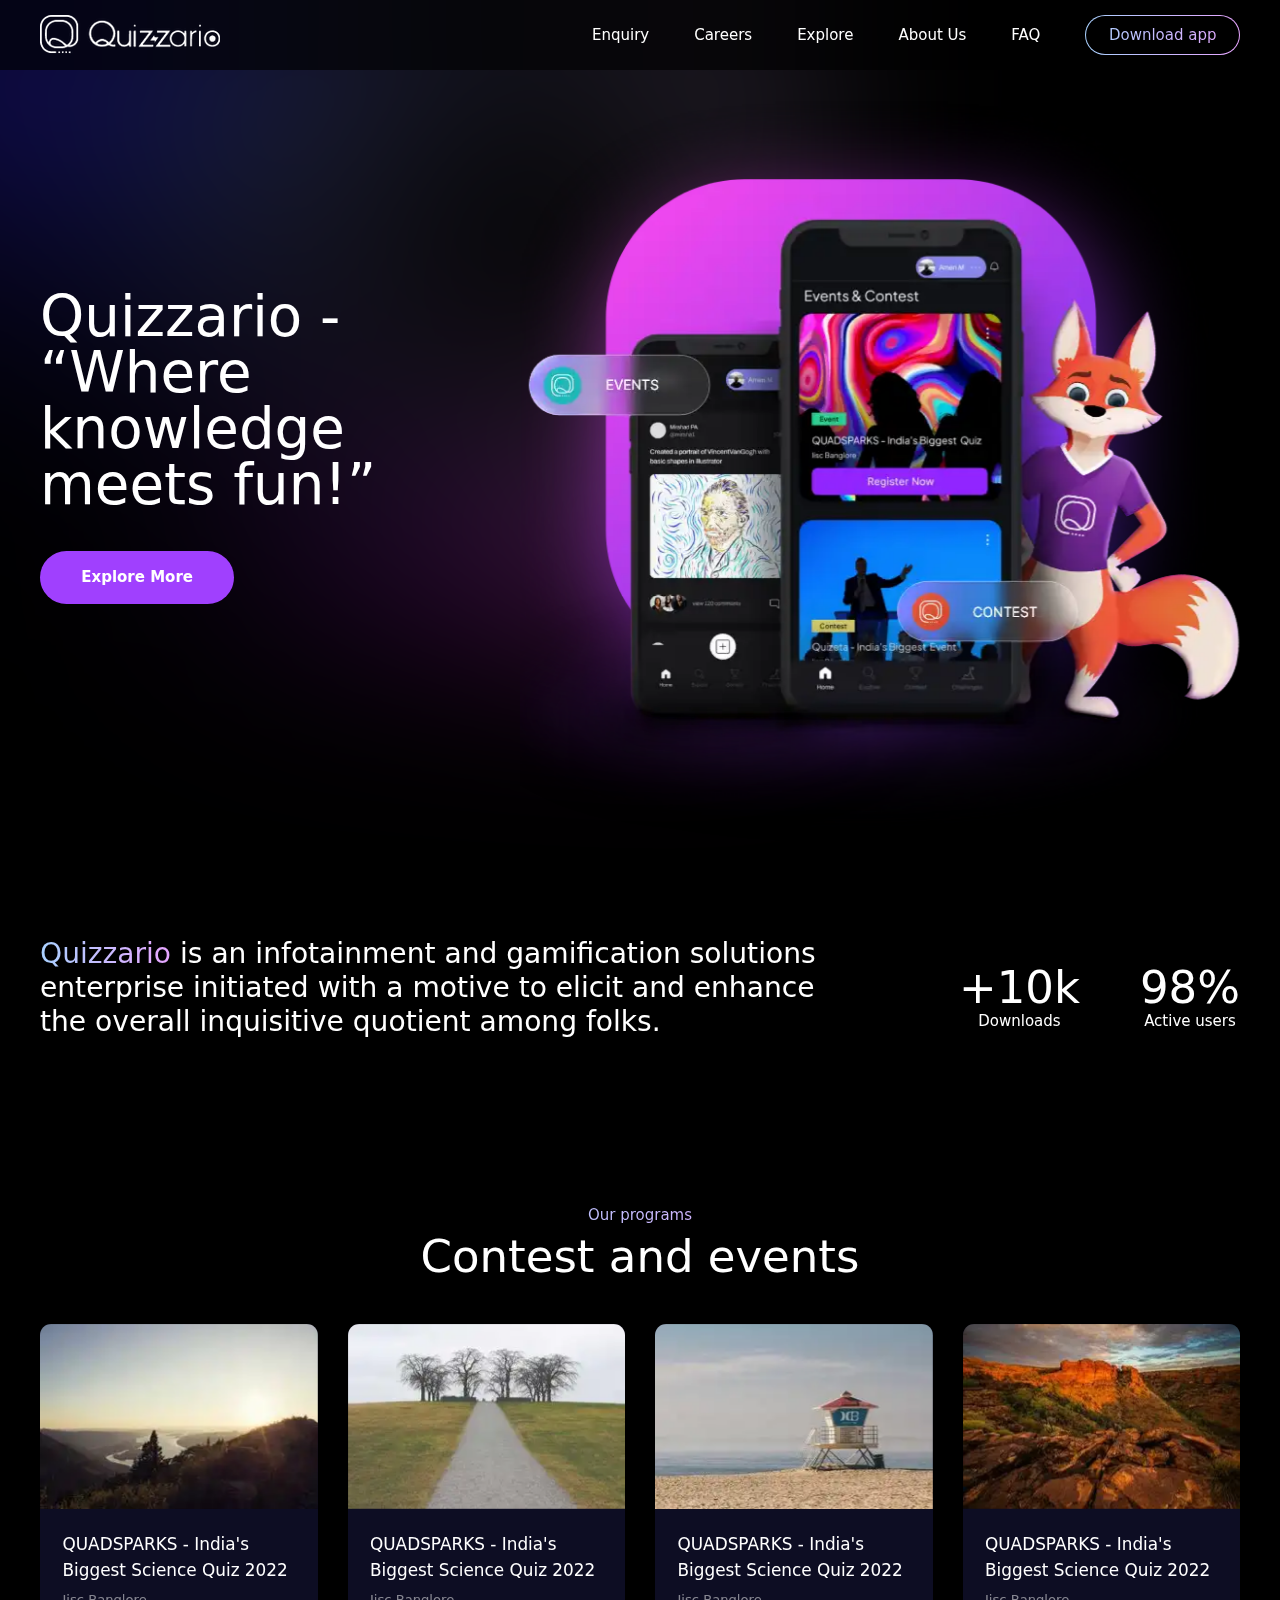
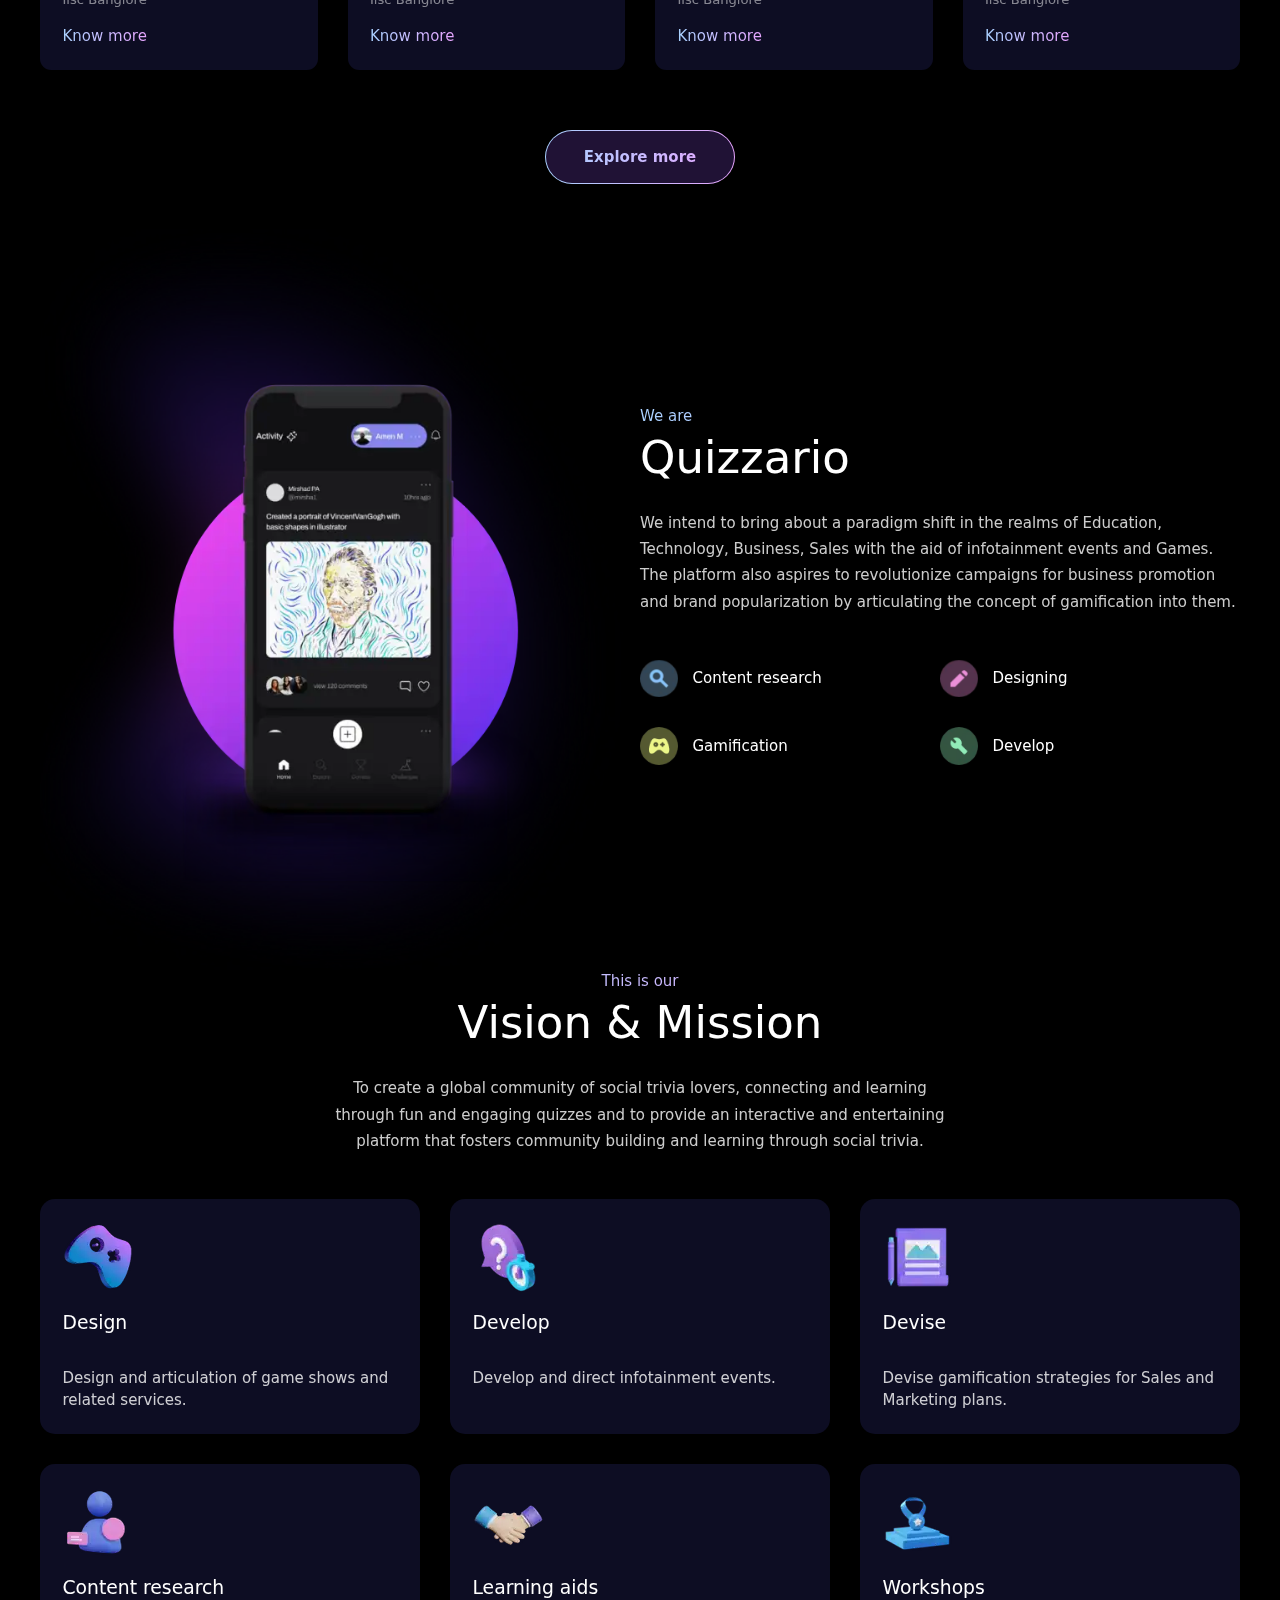
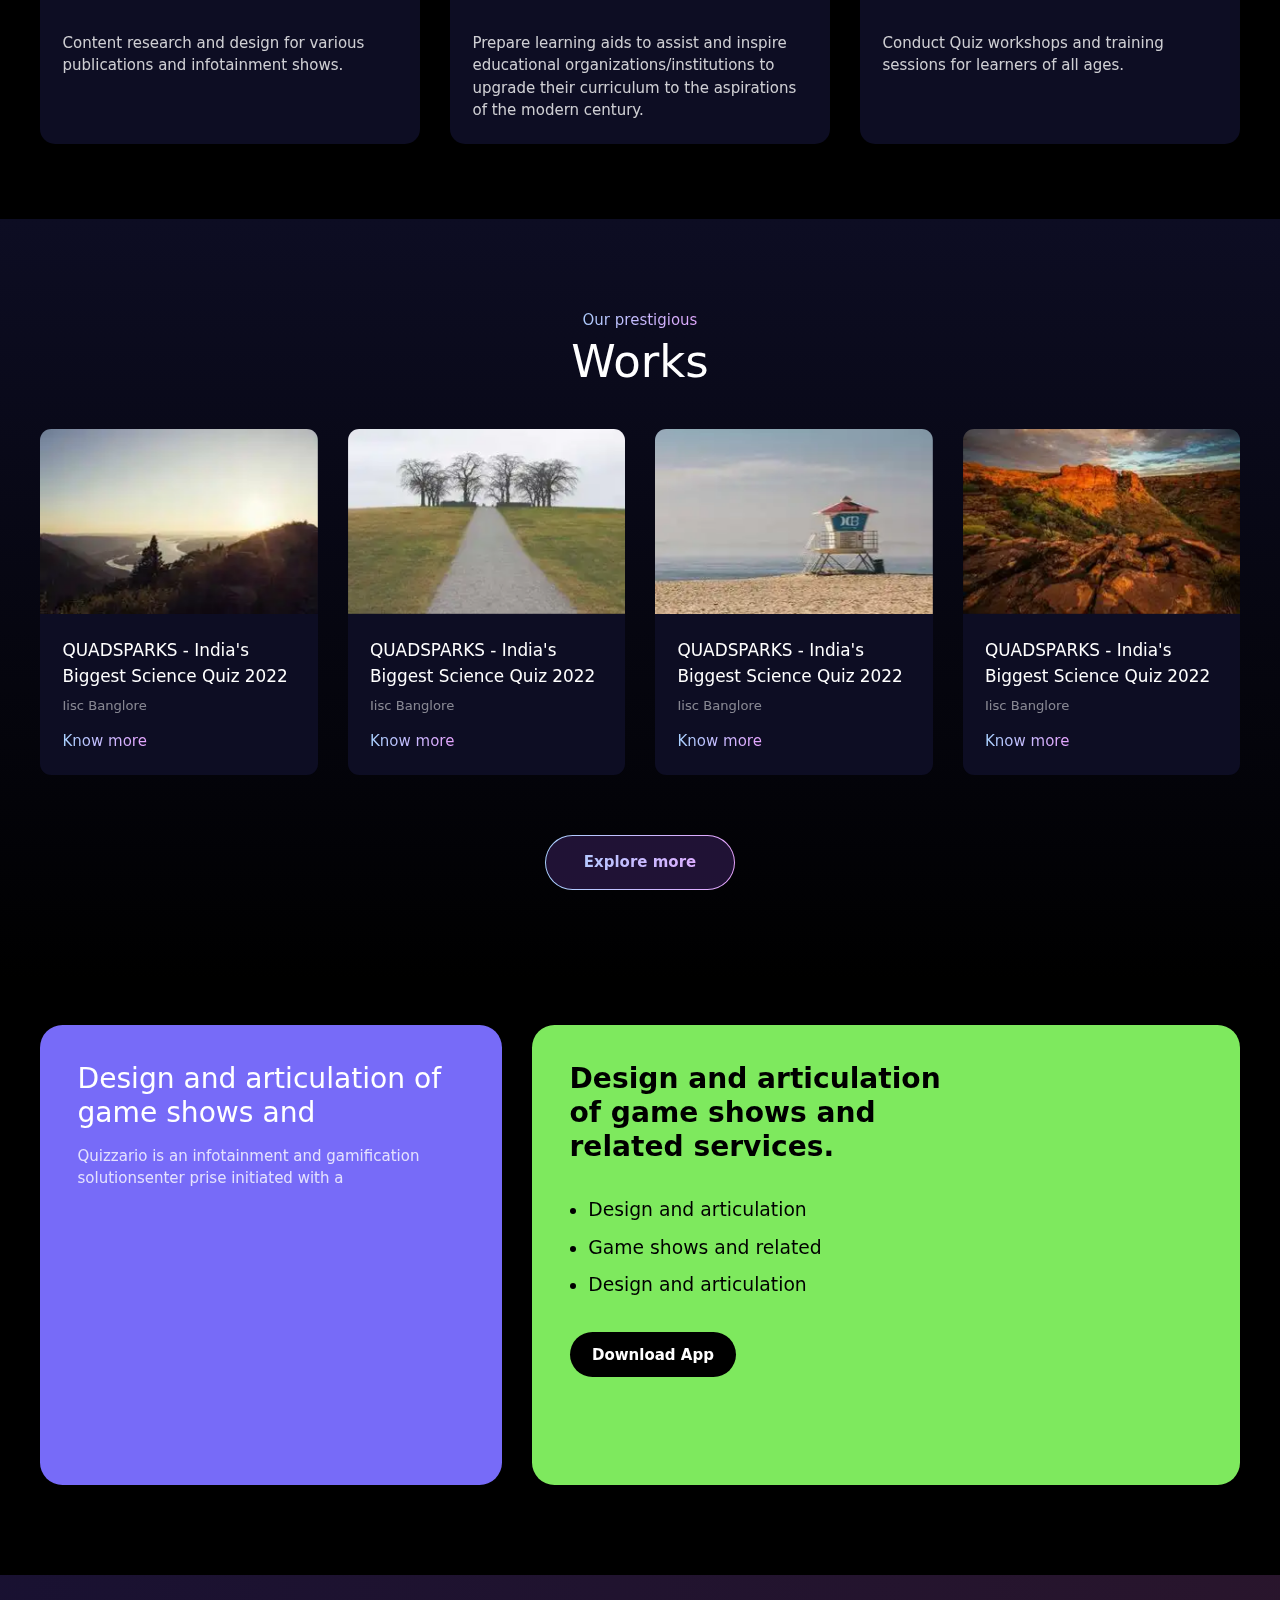
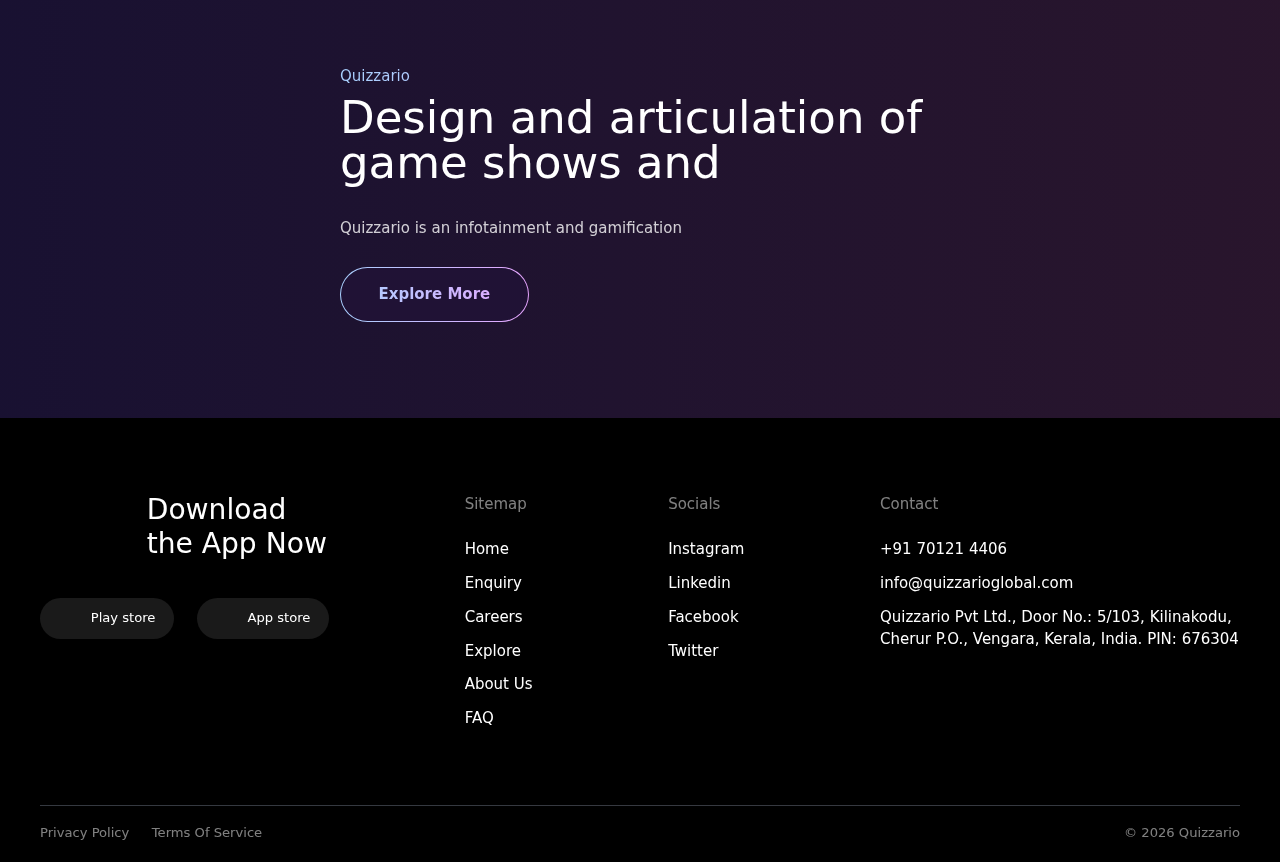
==== commit 4c1314d5: "Update from https://github.com/quizzario/quizzario-website/commit/dc3d15a1a167e91433e4e4a658a67cbda6" ====
--- a/index.html
+++ b/index.html
@@ -1,6 +1,6 @@
 <!DOCTYPE html><html><head><meta charSet="utf-8"/><meta http-equiv="x-ua-compatible" content="ie=edge"/><meta name="viewport" content="width=device-width, initial-scale=1, shrink-to-fit=no"/><meta name="generator" content="Gatsby 5.10.0"/><style data-href="/styles.5032a8a1ea8040db235e.css" data-identity="gatsby-global-css">/*
 ! tailwindcss v3.3.2 | MIT License | https://tailwindcss.com
-*/*,:after,:before{border:0 solid #e5e7eb;box-sizing:border-box}:after,:before{--tw-content:""}html{-webkit-text-size-adjust:100%;font-feature-settings:normal;font-family:ui-sans-serif,system-ui,-apple-system,BlinkMacSystemFont,Segoe UI,Roboto,Helvetica Neue,Arial,Noto Sans,sans-serif,Apple Color Emoji,Segoe UI Emoji,Segoe UI Symbol,Noto Color Emoji;font-variation-settings:normal;line-height:1.5;-moz-tab-size:4;-o-tab-size:4;tab-size:4}body{line-height:inherit;margin:0}hr{border-top-width:1px;color:inherit;height:0}abbr:where([title]){-webkit-text-decoration:underline dotted;text-decoration:underline dotted}h1,h2,h3,h4,h5,h6{font-size:inherit;font-weight:inherit}a{color:inherit;text-decoration:inherit}b,strong{font-weight:bolder}code,kbd,pre,samp{font-family:ui-monospace,SFMono-Regular,Menlo,Monaco,Consolas,Liberation Mono,Courier New,monospace;font-size:1em}small{font-size:80%}sub,sup{font-size:75%;line-height:0;position:relative;vertical-align:baseline}sub{bottom:-.25em}sup{top:-.5em}table{border-collapse:collapse;border-color:inherit;text-indent:0}button,input,optgroup,select,textarea{color:inherit;font-family:inherit;font-size:100%;font-weight:inherit;line-height:inherit;margin:0;padding:0}button,select{text-transform:none}[type=button],[type=reset],[type=submit],button{-webkit-appearance:button;background-color:transparent;background-image:none}:-moz-focusring{outline:auto}:-moz-ui-invalid{box-shadow:none}progress{vertical-align:baseline}::-webkit-inner-spin-button,::-webkit-outer-spin-button{height:auto}[type=search]{-webkit-appearance:textfield;outline-offset:-2px}::-webkit-search-decoration{-webkit-appearance:none}::-webkit-file-upload-button{-webkit-appearance:button;font:inherit}summary{display:list-item}blockquote,dd,dl,figure,h1,h2,h3,h4,h5,h6,hr,p,pre{margin:0}fieldset{margin:0}fieldset,legend{padding:0}menu,ol,ul{list-style:none;margin:0;padding:0}textarea{resize:vertical}input::-moz-placeholder,textarea::-moz-placeholder{color:#9ca3af;opacity:1}input::placeholder,textarea::placeholder{color:#9ca3af;opacity:1}[role=button],button{cursor:pointer}:disabled{cursor:default}audio,canvas,embed,iframe,img,object,svg,video{display:block;vertical-align:middle}img,video{height:auto;max-width:100%}[hidden]{display:none}*,:after,:before{--tw-border-spacing-x:0;--tw-border-spacing-y:0;--tw-translate-x:0;--tw-translate-y:0;--tw-rotate:0;--tw-skew-x:0;--tw-skew-y:0;--tw-scale-x:1;--tw-scale-y:1;--tw-pan-x: ;--tw-pan-y: ;--tw-pinch-zoom: ;--tw-scroll-snap-strictness:proximity;--tw-gradient-from-position: ;--tw-gradient-via-position: ;--tw-gradient-to-position: ;--tw-ordinal: ;--tw-slashed-zero: ;--tw-numeric-figure: ;--tw-numeric-spacing: ;--tw-numeric-fraction: ;--tw-ring-inset: ;--tw-ring-offset-width:0px;--tw-ring-offset-color:#fff;--tw-ring-color:rgba(59,130,246,.5);--tw-ring-offset-shadow:0 0 #0000;--tw-ring-shadow:0 0 #0000;--tw-shadow:0 0 #0000;--tw-shadow-colored:0 0 #0000;--tw-blur: ;--tw-brightness: ;--tw-contrast: ;--tw-grayscale: ;--tw-hue-rotate: ;--tw-invert: ;--tw-saturate: ;--tw-sepia: ;--tw-drop-shadow: ;--tw-backdrop-blur: ;--tw-backdrop-brightness: ;--tw-backdrop-contrast: ;--tw-backdrop-grayscale: ;--tw-backdrop-hue-rotate: ;--tw-backdrop-invert: ;--tw-backdrop-opacity: ;--tw-backdrop-saturate: ;--tw-backdrop-sepia: }::backdrop{--tw-border-spacing-x:0;--tw-border-spacing-y:0;--tw-translate-x:0;--tw-translate-y:0;--tw-rotate:0;--tw-skew-x:0;--tw-skew-y:0;--tw-scale-x:1;--tw-scale-y:1;--tw-pan-x: ;--tw-pan-y: ;--tw-pinch-zoom: ;--tw-scroll-snap-strictness:proximity;--tw-gradient-from-position: ;--tw-gradient-via-position: ;--tw-gradient-to-position: ;--tw-ordinal: ;--tw-slashed-zero: ;--tw-numeric-figure: ;--tw-numeric-spacing: ;--tw-numeric-fraction: ;--tw-ring-inset: ;--tw-ring-offset-width:0px;--tw-ring-offset-color:#fff;--tw-ring-color:rgba(59,130,246,.5);--tw-ring-offset-shadow:0 0 #0000;--tw-ring-shadow:0 0 #0000;--tw-shadow:0 0 #0000;--tw-shadow-colored:0 0 #0000;--tw-blur: ;--tw-brightness: ;--tw-contrast: ;--tw-grayscale: ;--tw-hue-rotate: ;--tw-invert: ;--tw-saturate: ;--tw-sepia: ;--tw-drop-shadow: ;--tw-backdrop-blur: ;--tw-backdrop-brightness: ;--tw-backdrop-contrast: ;--tw-backdrop-grayscale: ;--tw-backdrop-hue-rotate: ;--tw-backdrop-invert: ;--tw-backdrop-opacity: ;--tw-backdrop-saturate: ;--tw-backdrop-sepia: }.pointer-events-none{pointer-events:none}.invisible{visibility:hidden}.fixed{position:fixed}.absolute{position:absolute}.relative{position:relative}.inset-0{inset:0}.inset-\[1px\]{inset:1px}.inset-x-0{left:0;right:0}.-right-28{right:-7rem}.bottom-0{bottom:0}.bottom-10{bottom:2.5rem}.right-0{right:0}.top-0{top:0}.-z-10{z-index:-10}.-z-20{z-index:-20}.z-10{z-index:10}.z-20{z-index:20}.z-40{z-index:40}.z-50{z-index:50}.order-first{order:-9999}.col-span-2{grid-column:span 2/span 2}.col-span-3{grid-column:span 3/span 3}.col-span-4{grid-column:span 4/span 4}.mx-12{margin-left:3rem;margin-right:3rem}.mx-auto{margin-left:auto;margin-right:auto}.my-12{margin-bottom:3rem;margin-top:3rem}.my-4{margin-bottom:1rem;margin-top:1rem}.my-9{margin-bottom:2.25rem;margin-top:2.25rem}.-mb-10{margin-bottom:-2.5rem}.-mt-10{margin-top:-2.5rem}.-mt-14{margin-top:-3.5rem}.-mt-4{margin-top:-1rem}.-mt-5{margin-top:-1.25rem}.mb-12{margin-bottom:3rem}.mb-2{margin-bottom:.5rem}.mb-4{margin-bottom:1rem}.mb-6{margin-bottom:1.5rem}.mb-8{margin-bottom:2rem}.ml-4{margin-left:1rem}.ml-5{margin-left:1.25rem}.mr-3{margin-right:.75rem}.mt-12{margin-top:3rem}.mt-2{margin-top:.5rem}.mt-20{margin-top:5rem}.mt-3{margin-top:.75rem}.mt-5{margin-top:1.25rem}.mt-6{margin-top:1.5rem}.mt-8{margin-top:2rem}.block{display:block}.inline-block{display:inline-block}.flex{display:flex}.grid{display:grid}.hidden{display:none}.h-1\/2{height:50%}.h-\[460px\]{height:460px}.h-full{height:100%}.min-h-\[460px\]{min-height:460px}.w-1\/2{width:50%}.w-10{width:2.5rem}.w-7{width:1.75rem}.w-72{width:18rem}.w-96{width:24rem}.w-\[300px\]{width:300px}.w-\[350px\]{width:350px}.w-full{width:100%}.min-w-fit{min-width:-moz-fit-content;min-width:fit-content}.max-w-2xl{max-width:42rem}.max-w-7xl{max-width:80rem}.max-w-full{max-width:100%}.max-w-lg{max-width:32rem}.max-w-md{max-width:28rem}.max-w-sm{max-width:24rem}.flex-shrink-0{flex-shrink:0}.-translate-y-1{--tw-translate-y:-0.25rem}.-translate-y-1,.translate-x-3{transform:translate(var(--tw-translate-x),var(--tw-translate-y)) rotate(var(--tw-rotate)) skewX(var(--tw-skew-x)) skewY(var(--tw-skew-y)) scaleX(var(--tw-scale-x)) scaleY(var(--tw-scale-y))}.translate-x-3{--tw-translate-x:0.75rem}.translate-y-0{--tw-translate-y:0px}.translate-y-0,.translate-y-7{transform:translate(var(--tw-translate-x),var(--tw-translate-y)) rotate(var(--tw-rotate)) skewX(var(--tw-skew-x)) skewY(var(--tw-skew-y)) scaleX(var(--tw-scale-x)) scaleY(var(--tw-scale-y))}.translate-y-7{--tw-translate-y:1.75rem}.scale-125{--tw-scale-x:1.25;--tw-scale-y:1.25}.scale-125,.scale-150{transform:translate(var(--tw-translate-x),var(--tw-translate-y)) rotate(var(--tw-rotate)) skewX(var(--tw-skew-x)) skewY(var(--tw-skew-y)) scaleX(var(--tw-scale-x)) scaleY(var(--tw-scale-y))}.scale-150{--tw-scale-x:1.5;--tw-scale-y:1.5}.list-disc{list-style-type:disc}.grid-cols-1{grid-template-columns:repeat(1,minmax(0,1fr))}.grid-cols-2{grid-template-columns:repeat(2,minmax(0,1fr))}.grid-cols-5{grid-template-columns:repeat(5,minmax(0,1fr))}.grid-cols-8{grid-template-columns:repeat(8,minmax(0,1fr))}.flex-col{flex-direction:column}.items-center{align-items:center}.justify-center{justify-content:center}.justify-between{justify-content:space-between}.gap-12{gap:3rem}.gap-3{gap:.75rem}.gap-8{gap:2rem}.space-x-12>:not([hidden])~:not([hidden]){--tw-space-x-reverse:0;margin-left:calc(3rem*(1 - var(--tw-space-x-reverse)));margin-right:calc(3rem*var(--tw-space-x-reverse))}.space-x-16>:not([hidden])~:not([hidden]){--tw-space-x-reverse:0;margin-left:calc(4rem*(1 - var(--tw-space-x-reverse)));margin-right:calc(4rem*var(--tw-space-x-reverse))}.space-x-4>:not([hidden])~:not([hidden]){--tw-space-x-reverse:0;margin-left:calc(1rem*(1 - var(--tw-space-x-reverse)));margin-right:calc(1rem*var(--tw-space-x-reverse))}.space-x-6>:not([hidden])~:not([hidden]){--tw-space-x-reverse:0;margin-left:calc(1.5rem*(1 - var(--tw-space-x-reverse)));margin-right:calc(1.5rem*var(--tw-space-x-reverse))}.space-x-8>:not([hidden])~:not([hidden]){--tw-space-x-reverse:0;margin-left:calc(2rem*(1 - var(--tw-space-x-reverse)));margin-right:calc(2rem*var(--tw-space-x-reverse))}.space-y-10>:not([hidden])~:not([hidden]){--tw-space-y-reverse:0;margin-bottom:calc(2.5rem*var(--tw-space-y-reverse));margin-top:calc(2.5rem*(1 - var(--tw-space-y-reverse)))}.space-y-3>:not([hidden])~:not([hidden]){--tw-space-y-reverse:0;margin-bottom:calc(.75rem*var(--tw-space-y-reverse));margin-top:calc(.75rem*(1 - var(--tw-space-y-reverse)))}.space-y-4>:not([hidden])~:not([hidden]){--tw-space-y-reverse:0;margin-bottom:calc(1rem*var(--tw-space-y-reverse));margin-top:calc(1rem*(1 - var(--tw-space-y-reverse)))}.overflow-hidden{overflow:hidden}.overflow-x-scroll{overflow-x:scroll}.whitespace-nowrap{white-space:nowrap}.rounded-2xl{border-radius:1rem}.rounded-3xl{border-radius:1.5rem}.rounded-full{border-radius:9999px}.rounded-lg{border-radius:.5rem}.rounded-xl{border-radius:.75rem}.border{border-width:1px}.border-t{border-top-width:1px}.border-gray-500{--tw-border-opacity:1;border-color:rgb(107 114 128/var(--tw-border-opacity))}.border-transparent{border-color:transparent}.bg-black{--tw-bg-opacity:1;background-color:rgb(0 0 0/var(--tw-bg-opacity))}.bg-brand-four{--tw-bg-opacity:1;background-color:rgb(13 13 35/var(--tw-bg-opacity))}.bg-brand-one{--tw-bg-opacity:1;background-color:rgb(160 64 254/var(--tw-bg-opacity))}.bg-brand-six{--tw-bg-opacity:1;background-color:rgb(32 18 53/var(--tw-bg-opacity))}.bg-brand-three{--tw-bg-opacity:1;background-color:rgb(126 233 94/var(--tw-bg-opacity))}.bg-brand-two{--tw-bg-opacity:1;background-color:rgb(119 107 248/var(--tw-bg-opacity))}.bg-white{--tw-bg-opacity:1;background-color:rgb(255 255 255/var(--tw-bg-opacity))}.bg-opacity-10{--tw-bg-opacity:0.1}.bg-opacity-60{--tw-bg-opacity:0.6}.bg-gradient-to-b{background-image:linear-gradient(to bottom,var(--tw-gradient-stops))}.bg-gradient-to-br{background-image:linear-gradient(to bottom right,var(--tw-gradient-stops))}.bg-gradient-to-r{background-image:linear-gradient(to right,var(--tw-gradient-stops))}.from-brand-eight{--tw-gradient-from:#7b55f7 var(--tw-gradient-from-position);--tw-gradient-to:rgba(123,85,247,0) var(--tw-gradient-to-position);--tw-gradient-stops:var(--tw-gradient-from),var(--tw-gradient-to)}.from-brand-four{--tw-gradient-from:#0d0d23 var(--tw-gradient-from-position);--tw-gradient-to:rgba(13,13,35,0) var(--tw-gradient-to-position);--tw-gradient-stops:var(--tw-gradient-from),var(--tw-gradient-to)}.from-brand-nine{--tw-gradient-from:#a9d1ff var(--tw-gradient-from-position);--tw-gradient-to:rgba(169,209,255,0) var(--tw-gradient-to-position);--tw-gradient-stops:var(--tw-gradient-from),var(--tw-gradient-to)}.from-brand-seven{--tw-gradient-from:#cc6ade var(--tw-gradient-from-position);--tw-gradient-to:rgba(204,106,222,0) var(--tw-gradient-to-position);--tw-gradient-stops:var(--tw-gradient-from),var(--tw-gradient-to)}.to-brand-eight{--tw-gradient-to:#7b55f7 var(--tw-gradient-to-position)}.to-brand-seven{--tw-gradient-to:#cc6ade var(--tw-gradient-to-position)}.to-brand-ten{--tw-gradient-to:#e7a5ff var(--tw-gradient-to-position)}.to-transparent{--tw-gradient-to:transparent var(--tw-gradient-to-position)}.bg-clip-text{-webkit-background-clip:text;background-clip:text}.p-10{padding:2.5rem}.p-6{padding:1.5rem}.p-\[1px\]{padding:1px}.px-10{padding-left:2.5rem;padding-right:2.5rem}.px-11{padding-left:2.75rem;padding-right:2.75rem}.px-3{padding-left:.75rem;padding-right:.75rem}.px-5{padding-left:1.25rem;padding-right:1.25rem}.px-6{padding-left:1.5rem;padding-right:1.5rem}.py-10{padding-bottom:2.5rem;padding-top:2.5rem}.py-12{padding-bottom:3rem;padding-top:3rem}.py-14{padding-bottom:3.5rem;padding-top:3.5rem}.py-16{padding-bottom:4rem;padding-top:4rem}.py-2{padding-bottom:.5rem;padding-top:.5rem}.py-20{padding-bottom:5rem;padding-top:5rem}.py-24{padding-bottom:6rem;padding-top:6rem}.py-3{padding-bottom:.75rem;padding-top:.75rem}.py-4{padding-bottom:1rem;padding-top:1rem}.py-5{padding-bottom:1.25rem;padding-top:1.25rem}.pb-24{padding-bottom:6rem}.pt-16{padding-top:4rem}.pt-24{padding-top:6rem}.text-center{text-align:center}.text-2xl{font-size:1.5rem;line-height:2rem}.text-3xl{font-size:1.875rem;line-height:2.25rem}.text-4xl{font-size:2.25rem;line-height:2.5rem}.text-5xl{font-size:3rem;line-height:1}.text-lg{font-size:1.125rem;line-height:1.75rem}.text-sm{font-size:.875rem;line-height:1.25rem}.text-xl{font-size:1.25rem;line-height:1.75rem}.font-bold{font-weight:700}.font-light{font-weight:300}.font-semibold{font-weight:600}.leading-7{line-height:1.75rem}.leading-tight{line-height:1.25}.text-black{--tw-text-opacity:1;color:rgb(0 0 0/var(--tw-text-opacity))}.text-transparent{color:transparent}.text-white{--tw-text-opacity:1;color:rgb(255 255 255/var(--tw-text-opacity))}.opacity-0{opacity:0}.opacity-100{opacity:1}.opacity-20{opacity:.2}.opacity-30{opacity:.3}.opacity-50{opacity:.5}.opacity-80{opacity:.8}.blur-3xl{--tw-blur:blur(64px)}.blur-3xl,.blur-xl{filter:var(--tw-blur) var(--tw-brightness) var(--tw-contrast) var(--tw-grayscale) var(--tw-hue-rotate) var(--tw-invert) var(--tw-saturate) var(--tw-sepia) var(--tw-drop-shadow)}.blur-xl{--tw-blur:blur(24px)}.backdrop-blur-3xl{--tw-backdrop-blur:blur(64px);-webkit-backdrop-filter:var(--tw-backdrop-blur) var(--tw-backdrop-brightness) var(--tw-backdrop-contrast) var(--tw-backdrop-grayscale) var(--tw-backdrop-hue-rotate) var(--tw-backdrop-invert) var(--tw-backdrop-opacity) var(--tw-backdrop-saturate) var(--tw-backdrop-sepia);backdrop-filter:var(--tw-backdrop-blur) var(--tw-backdrop-brightness) var(--tw-backdrop-contrast) var(--tw-backdrop-grayscale) var(--tw-backdrop-hue-rotate) var(--tw-backdrop-invert) var(--tw-backdrop-opacity) var(--tw-backdrop-saturate) var(--tw-backdrop-sepia)}.transition{transition-duration:.15s;transition-property:color,background-color,border-color,text-decoration-color,fill,stroke,opacity,box-shadow,transform,filter,-webkit-backdrop-filter;transition-property:color,background-color,border-color,text-decoration-color,fill,stroke,opacity,box-shadow,transform,filter,backdrop-filter;transition-property:color,background-color,border-color,text-decoration-color,fill,stroke,opacity,box-shadow,transform,filter,backdrop-filter,-webkit-backdrop-filter;transition-timing-function:cubic-bezier(.4,0,.2,1)}.transition-all{transition-duration:.15s;transition-property:all;transition-timing-function:cubic-bezier(.4,0,.2,1)}.transition-opacity{transition-duration:.15s;transition-property:opacity;transition-timing-function:cubic-bezier(.4,0,.2,1)}.transition-transform{transition-duration:.15s;transition-property:transform;transition-timing-function:cubic-bezier(.4,0,.2,1)}.duration-200{transition-duration:.2s}.ease-in{transition-timing-function:cubic-bezier(.4,0,1,1)}html{background:#000;color:#fff;font-size:15px}.absolute{position:absolute!important}.fixed{position:fixed!important}.group:hover .group-hover\:opacity-100{opacity:1}.group:hover .group-hover\:opacity-30{opacity:.3}@media (min-width:640px){.sm\:left-0{left:0}.sm\:right-0{right:0}.sm\:order-none{order:0}.sm\:mb-12{margin-bottom:3rem}.sm\:mb-16{margin-bottom:4rem}.sm\:mt-0{margin-top:0}.sm\:block{display:block}.sm\:grid{display:grid}.sm\:hidden{display:none}.sm\:h-full{height:100%}.sm\:w-auto{width:auto}.sm\:grid-cols-2{grid-template-columns:repeat(2,minmax(0,1fr))}.sm\:items-center{align-items:center}.sm\:justify-start{justify-content:flex-start}.sm\:space-y-0>:not([hidden])~:not([hidden]){--tw-space-y-reverse:0;margin-bottom:calc(0px*var(--tw-space-y-reverse));margin-top:calc(0px*(1 - var(--tw-space-y-reverse)))}.sm\:overflow-x-hidden{overflow-x:hidden}.sm\:px-0{padding-left:0;padding-right:0}.sm\:py-12{padding-bottom:3rem;padding-top:3rem}.sm\:py-20{padding-bottom:5rem;padding-top:5rem}.sm\:py-24{padding-bottom:6rem;padding-top:6rem}.sm\:pt-0{padding-top:0}.sm\:text-left{text-align:left}.sm\:text-start{text-align:start}.sm\:text-5xl{font-size:3rem;line-height:1}.sm\:opacity-0{opacity:0}.sm\:opacity-100{opacity:1}.sm\:blur-none{--tw-blur:blur(0);filter:var(--tw-blur) var(--tw-brightness) var(--tw-contrast) var(--tw-grayscale) var(--tw-hue-rotate) var(--tw-invert) var(--tw-saturate) var(--tw-sepia) var(--tw-drop-shadow)}}@media (min-width:768px){.md\:my-32{margin-bottom:8rem;margin-top:8rem}.md\:mt-0{margin-top:0}.md\:flex{display:flex}.md\:max-w-none{max-width:none}.md\:grid-cols-3{grid-template-columns:repeat(3,minmax(0,1fr))}.md\:flex-row{flex-direction:row}.md\:items-start{align-items:flex-start}.md\:space-x-28>:not([hidden])~:not([hidden]){--tw-space-x-reverse:0;margin-left:calc(7rem*(1 - var(--tw-space-x-reverse)));margin-right:calc(7rem*var(--tw-space-x-reverse))}.md\:py-28{padding-bottom:7rem;padding-top:7rem}.md\:text-left{text-align:left}.md\:text-3xl{font-size:1.875rem;line-height:2.25rem}.md\:text-6xl{font-size:3.75rem;line-height:1}}@media (min-width:1024px){.lg\:grid-cols-4{grid-template-columns:repeat(4,minmax(0,1fr))}.lg\:px-0{padding-left:0;padding-right:0}}</style><style>.gatsby-image-wrapper{position:relative;overflow:hidden}.gatsby-image-wrapper picture.object-fit-polyfill{position:static!important}.gatsby-image-wrapper img{bottom:0;height:100%;left:0;margin:0;max-width:none;padding:0;position:absolute;right:0;top:0;width:100%;object-fit:cover}.gatsby-image-wrapper [data-main-image]{opacity:0;transform:translateZ(0);transition:opacity .25s linear;will-change:opacity}.gatsby-image-wrapper-constrained{display:inline-block;vertical-align:top}</style><noscript><style>.gatsby-image-wrapper noscript [data-main-image]{opacity:1!important}.gatsby-image-wrapper [data-placeholder-image]{opacity:0!important}</style></noscript><script type="module">const e="undefined"!=typeof HTMLImageElement&&"loading"in HTMLImageElement.prototype;e&&document.body.addEventListener("load",(function(e){const t=e.target;if(void 0===t.dataset.mainImage)return;if(void 0===t.dataset.gatsbyImageSsr)return;let a=null,n=t;for(;null===a&&n;)void 0!==n.parentNode.dataset.gatsbyImageWrapper&&(a=n.parentNode),n=n.parentNode;const o=a.querySelector("[data-placeholder-image]"),r=new Image;r.src=t.currentSrc,r.decode().catch((()=>{})).then((()=>{t.style.opacity=1,o&&(o.style.opacity=0,o.style.transition="opacity 500ms linear")}))}),!0);</script><link rel="preconnect" href="https://www.googletagmanager.com"/><link rel="dns-prefetch" href="https://www.googletagmanager.com"/><link rel="sitemap" type="application/xml" href="/sitemap-index.xml"/><link rel="icon" href="/favicon-32x32.png?v=4fd3e2c4debd750bfbba159dd2bc89d6" type="image/png"/><link rel="manifest" href="/manifest.webmanifest" crossorigin="anonymous"/><link rel="apple-touch-icon" sizes="48x48" href="/icons/icon-48x48.png?v=4fd3e2c4debd750bfbba159dd2bc89d6"/><link rel="apple-touch-icon" sizes="72x72" href="/icons/icon-72x72.png?v=4fd3e2c4debd750bfbba159dd2bc89d6"/><link rel="apple-touch-icon" sizes="96x96" href="/icons/icon-96x96.png?v=4fd3e2c4debd750bfbba159dd2bc89d6"/><link rel="apple-touch-icon" sizes="144x144" href="/icons/icon-144x144.png?v=4fd3e2c4debd750bfbba159dd2bc89d6"/><link rel="apple-touch-icon" sizes="192x192" href="/icons/icon-192x192.png?v=4fd3e2c4debd750bfbba159dd2bc89d6"/><link rel="apple-touch-icon" sizes="256x256" href="/icons/icon-256x256.png?v=4fd3e2c4debd750bfbba159dd2bc89d6"/><link rel="apple-touch-icon" sizes="384x384" href="/icons/icon-384x384.png?v=4fd3e2c4debd750bfbba159dd2bc89d6"/><link rel="apple-touch-icon" sizes="512x512" href="/icons/icon-512x512.png?v=4fd3e2c4debd750bfbba159dd2bc89d6"/></head><body><div id="___gatsby"><div style="outline:none" tabindex="-1" id="gatsby-focus-wrapper"><div class="duration-200 ease-in opacity-0 pointer-events-none fixed inset-0 z-50 flex items-center justify-center transition-opacity"><div class="fixed inset-0 opacity-80 bg-black"></div><div class="duration-200 ease-in -translate-y-1 flex-col flex items-center min-w-fit transition-transform border border-transparent bg-brand-four rounded-lg"><div class="flex space-x-8 items-center mx-12 my-12"><div data-gatsby-image-wrapper="" class="gatsby-image-wrapper gatsby-image-wrapper-constrained rounded-lg border border-transparent"><div style="max-width:150px;display:block"><img alt="" role="presentation" aria-hidden="true" src="data:image/svg+xml;charset=utf-8,%3Csvg%20height=&#x27;150&#x27;%20width=&#x27;150&#x27;%20xmlns=&#x27;http://www.w3.org/2000/svg&#x27;%20version=&#x27;1.1&#x27;%3E%3C/svg%3E" style="max-width:100%;display:block;position:static"/></div><div aria-hidden="true" data-placeholder-image="" style="opacity:1;transition:opacity 500ms linear"></div><picture><source type="image/webp" data-srcset="/static/62fe5e98d6f4b8c9174ad8262a75dca3/0852d/download-app-qr-code.webp 38w,/static/62fe5e98d6f4b8c9174ad8262a75dca3/18188/download-app-qr-code.webp 75w,/static/62fe5e98d6f4b8c9174ad8262a75dca3/c65bc/download-app-qr-code.webp 150w" sizes="(min-width: 150px) 150px, 100vw"/><img data-gatsby-image-ssr="" data-main-image="" style="opacity:0" sizes="(min-width: 150px) 150px, 100vw" decoding="async" loading="lazy" data-src="/static/62fe5e98d6f4b8c9174ad8262a75dca3/de3a1/download-app-qr-code.png" data-srcset="/static/62fe5e98d6f4b8c9174ad8262a75dca3/f2a56/download-app-qr-code.png 38w,/static/62fe5e98d6f4b8c9174ad8262a75dca3/7458e/download-app-qr-code.png 75w,/static/62fe5e98d6f4b8c9174ad8262a75dca3/de3a1/download-app-qr-code.png 150w" alt="download-app"/></picture><noscript><picture><source type="image/webp" srcSet="/static/62fe5e98d6f4b8c9174ad8262a75dca3/0852d/download-app-qr-code.webp 38w,/static/62fe5e98d6f4b8c9174ad8262a75dca3/18188/download-app-qr-code.webp 75w,/static/62fe5e98d6f4b8c9174ad8262a75dca3/c65bc/download-app-qr-code.webp 150w" sizes="(min-width: 150px) 150px, 100vw"/><img data-gatsby-image-ssr="" data-main-image="" style="opacity:0" sizes="(min-width: 150px) 150px, 100vw" decoding="async" loading="lazy" src="/static/62fe5e98d6f4b8c9174ad8262a75dca3/de3a1/download-app-qr-code.png" srcSet="/static/62fe5e98d6f4b8c9174ad8262a75dca3/f2a56/download-app-qr-code.png 38w,/static/62fe5e98d6f4b8c9174ad8262a75dca3/7458e/download-app-qr-code.png 75w,/static/62fe5e98d6f4b8c9174ad8262a75dca3/de3a1/download-app-qr-code.png 150w" alt="download-app"/></picture></noscript><script type="module">const t="undefined"!=typeof HTMLImageElement&&"loading"in HTMLImageElement.prototype;if(t){const t=document.querySelectorAll("img[data-main-image]");for(let e of t){e.dataset.src&&(e.setAttribute("src",e.dataset.src),e.removeAttribute("data-src")),e.dataset.srcset&&(e.setAttribute("srcset",e.dataset.srcset),e.removeAttribute("data-srcset"));const t=e.parentNode.querySelectorAll("source[data-srcset]");for(let e of t)e.setAttribute("srcset",e.dataset.srcset),e.removeAttribute("data-srcset");e.complete&&(e.style.opacity=1,e.parentNode.parentNode.querySelector("[data-placeholder-image]").style.opacity=0)}}</script></div><div class="space-y-4"><div class="text-2xl">Scan QR code<br/>To Download the App</div><div class="flex items-center space-x-6"><a aria-current="page" class="flex items-center space-x-4 px-5 py-3 bg-white bg-opacity-10 rounded-full text-sm" href="/"><div data-gatsby-image-wrapper="" class="gatsby-image-wrapper gatsby-image-wrapper-constrained"><div style="max-width:17px;display:block"><img alt="" role="presentation" aria-hidden="true" src="data:image/svg+xml;charset=utf-8,%3Csvg%20height=&#x27;19&#x27;%20width=&#x27;17&#x27;%20xmlns=&#x27;http://www.w3.org/2000/svg&#x27;%20version=&#x27;1.1&#x27;%3E%3C/svg%3E" style="max-width:100%;display:block;position:static"/></div><div aria-hidden="true" data-placeholder-image="" style="opacity:1;transition:opacity 500ms linear"></div><picture><source type="image/webp" data-srcset="/static/f32a7ae87423b77fb72165419460c783/13d0a/app-store.webp 4w,/static/f32a7ae87423b77fb72165419460c783/9c788/app-store.webp 9w,/static/f32a7ae87423b77fb72165419460c783/161ec/app-store.webp 17w" sizes="(min-width: 17px) 17px, 100vw"/><img data-gatsby-image-ssr="" data-main-image="" style="opacity:0" sizes="(min-width: 17px) 17px, 100vw" decoding="async" loading="lazy" data-src="/static/f32a7ae87423b77fb72165419460c783/27d08/app-store.png" data-srcset="/static/f32a7ae87423b77fb72165419460c783/4fc9f/app-store.png 4w,/static/f32a7ae87423b77fb72165419460c783/641ac/app-store.png 9w,/static/f32a7ae87423b77fb72165419460c783/27d08/app-store.png 17w" alt=""/></picture><noscript><picture><source type="image/webp" srcSet="/static/f32a7ae87423b77fb72165419460c783/13d0a/app-store.webp 4w,/static/f32a7ae87423b77fb72165419460c783/9c788/app-store.webp 9w,/static/f32a7ae87423b77fb72165419460c783/161ec/app-store.webp 17w" sizes="(min-width: 17px) 17px, 100vw"/><img data-gatsby-image-ssr="" data-main-image="" style="opacity:0" sizes="(min-width: 17px) 17px, 100vw" decoding="async" loading="lazy" src="/static/f32a7ae87423b77fb72165419460c783/27d08/app-store.png" srcSet="/static/f32a7ae87423b77fb72165419460c783/4fc9f/app-store.png 4w,/static/f32a7ae87423b77fb72165419460c783/641ac/app-store.png 9w,/static/f32a7ae87423b77fb72165419460c783/27d08/app-store.png 17w" alt=""/></picture></noscript><script type="module">const t="undefined"!=typeof HTMLImageElement&&"loading"in HTMLImageElement.prototype;if(t){const t=document.querySelectorAll("img[data-main-image]");for(let e of t){e.dataset.src&&(e.setAttribute("src",e.dataset.src),e.removeAttribute("data-src")),e.dataset.srcset&&(e.setAttribute("srcset",e.dataset.srcset),e.removeAttribute("data-srcset"));const t=e.parentNode.querySelectorAll("source[data-srcset]");for(let e of t)e.setAttribute("srcset",e.dataset.srcset),e.removeAttribute("data-srcset");e.complete&&(e.style.opacity=1,e.parentNode.parentNode.querySelector("[data-placeholder-image]").style.opacity=0)}}</script></div><span>Play store</span></a><a aria-current="page" class="flex items-center space-x-4 px-5 py-3 bg-white bg-opacity-10 rounded-full text-sm" href="/"><div data-gatsby-image-wrapper="" class="gatsby-image-wrapper gatsby-image-wrapper-constrained"><div style="max-width:17px;display:block"><img alt="" role="presentation" aria-hidden="true" src="data:image/svg+xml;charset=utf-8,%3Csvg%20height=&#x27;19&#x27;%20width=&#x27;17&#x27;%20xmlns=&#x27;http://www.w3.org/2000/svg&#x27;%20version=&#x27;1.1&#x27;%3E%3C/svg%3E" style="max-width:100%;display:block;position:static"/></div><div aria-hidden="true" data-placeholder-image="" style="opacity:1;transition:opacity 500ms linear"></div><picture><source type="image/webp" data-srcset="/static/cbc38211d90752c942508026f6c23957/c3fea/google-play.webp 4w,/static/cbc38211d90752c942508026f6c23957/9c788/google-play.webp 9w,/static/cbc38211d90752c942508026f6c23957/161ec/google-play.webp 17w" sizes="(min-width: 17px) 17px, 100vw"/><img data-gatsby-image-ssr="" data-main-image="" style="opacity:0" sizes="(min-width: 17px) 17px, 100vw" decoding="async" loading="lazy" data-src="/static/cbc38211d90752c942508026f6c23957/27d08/google-play.png" data-srcset="/static/cbc38211d90752c942508026f6c23957/f8bd3/google-play.png 4w,/static/cbc38211d90752c942508026f6c23957/641ac/google-play.png 9w,/static/cbc38211d90752c942508026f6c23957/27d08/google-play.png 17w" alt=""/></picture><noscript><picture><source type="image/webp" srcSet="/static/cbc38211d90752c942508026f6c23957/c3fea/google-play.webp 4w,/static/cbc38211d90752c942508026f6c23957/9c788/google-play.webp 9w,/static/cbc38211d90752c942508026f6c23957/161ec/google-play.webp 17w" sizes="(min-width: 17px) 17px, 100vw"/><img data-gatsby-image-ssr="" data-main-image="" style="opacity:0" sizes="(min-width: 17px) 17px, 100vw" decoding="async" loading="lazy" src="/static/cbc38211d90752c942508026f6c23957/27d08/google-play.png" srcSet="/static/cbc38211d90752c942508026f6c23957/f8bd3/google-play.png 4w,/static/cbc38211d90752c942508026f6c23957/641ac/google-play.png 9w,/static/cbc38211d90752c942508026f6c23957/27d08/google-play.png 17w" alt=""/></picture></noscript><script type="module">const t="undefined"!=typeof HTMLImageElement&&"loading"in HTMLImageElement.prototype;if(t){const t=document.querySelectorAll("img[data-main-image]");for(let e of t){e.dataset.src&&(e.setAttribute("src",e.dataset.src),e.removeAttribute("data-src")),e.dataset.srcset&&(e.setAttribute("srcset",e.dataset.srcset),e.removeAttribute("data-srcset"));const t=e.parentNode.querySelectorAll("source[data-srcset]");for(let e of t)e.setAttribute("srcset",e.dataset.srcset),e.removeAttribute("data-srcset");e.complete&&(e.style.opacity=1,e.parentNode.parentNode.querySelector("[data-placeholder-image]").style.opacity=0)}}</script></div><span>App store</span></a></div></div></div></div></div><div data-gatsby-image-wrapper="" class="gatsby-image-wrapper gatsby-image-wrapper-constrained fixed -z-20 blur-3xl scale-150 h-1/2 w-1/2"><div style="max-width:184px;display:block"><img alt="" role="presentation" aria-hidden="true" src="data:image/svg+xml;charset=utf-8,%3Csvg%20height=&#x27;221&#x27;%20width=&#x27;184&#x27;%20xmlns=&#x27;http://www.w3.org/2000/svg&#x27;%20version=&#x27;1.1&#x27;%3E%3C/svg%3E" style="max-width:100%;display:block;position:static"/></div><div aria-hidden="true" data-placeholder-image="" style="opacity:1;transition:opacity 500ms linear"></div><picture><source type="image/webp" data-srcset="/static/8dbd67d4efdc88187358a0668ee64b7c/ac66f/blur-background.webp 46w,/static/8dbd67d4efdc88187358a0668ee64b7c/e38d8/blur-background.webp 92w,/static/8dbd67d4efdc88187358a0668ee64b7c/d5fb8/blur-background.webp 184w" sizes="(min-width: 184px) 184px, 100vw"/><img data-gatsby-image-ssr="" data-main-image="" style="opacity:0" sizes="(min-width: 184px) 184px, 100vw" decoding="async" loading="lazy" data-src="/static/8dbd67d4efdc88187358a0668ee64b7c/5e910/blur-background.png" data-srcset="/static/8dbd67d4efdc88187358a0668ee64b7c/eb869/blur-background.png 46w,/static/8dbd67d4efdc88187358a0668ee64b7c/933d4/blur-background.png 92w,/static/8dbd67d4efdc88187358a0668ee64b7c/5e910/blur-background.png 184w" alt=""/></picture><noscript><picture><source type="image/webp" srcSet="/static/8dbd67d4efdc88187358a0668ee64b7c/ac66f/blur-background.webp 46w,/static/8dbd67d4efdc88187358a0668ee64b7c/e38d8/blur-background.webp 92w,/static/8dbd67d4efdc88187358a0668ee64b7c/d5fb8/blur-background.webp 184w" sizes="(min-width: 184px) 184px, 100vw"/><img data-gatsby-image-ssr="" data-main-image="" style="opacity:0" sizes="(min-width: 184px) 184px, 100vw" decoding="async" loading="lazy" src="/static/8dbd67d4efdc88187358a0668ee64b7c/5e910/blur-background.png" srcSet="/static/8dbd67d4efdc88187358a0668ee64b7c/eb869/blur-background.png 46w,/static/8dbd67d4efdc88187358a0668ee64b7c/933d4/blur-background.png 92w,/static/8dbd67d4efdc88187358a0668ee64b7c/5e910/blur-background.png 184w" alt=""/></picture></noscript><script type="module">const t="undefined"!=typeof HTMLImageElement&&"loading"in HTMLImageElement.prototype;if(t){const t=document.querySelectorAll("img[data-main-image]");for(let e of t){e.dataset.src&&(e.setAttribute("src",e.dataset.src),e.removeAttribute("data-src")),e.dataset.srcset&&(e.setAttribute("srcset",e.dataset.srcset),e.removeAttribute("data-srcset"));const t=e.parentNode.querySelectorAll("source[data-srcset]");for(let e of t)e.setAttribute("srcset",e.dataset.srcset),e.removeAttribute("data-srcset");e.complete&&(e.style.opacity=1,e.parentNode.parentNode.querySelector("[data-placeholder-image]").style.opacity=0)}}</script></div><div class="fixed inset-0 z-50 transition-all backdrop-blur-3xl p-10 opacity-0 invisible"><div data-gatsby-image-wrapper="" class="gatsby-image-wrapper gatsby-image-wrapper-constrained"><div style="max-width:180px;display:block"><img alt="" role="presentation" aria-hidden="true" src="data:image/svg+xml;charset=utf-8,%3Csvg%20height=&#x27;39&#x27;%20width=&#x27;180&#x27;%20xmlns=&#x27;http://www.w3.org/2000/svg&#x27;%20version=&#x27;1.1&#x27;%3E%3C/svg%3E" style="max-width:100%;display:block;position:static"/></div><div aria-hidden="true" data-placeholder-image="" style="opacity:1;transition:opacity 500ms linear"></div><picture><source type="image/webp" data-srcset="/static/7c1c3efae9e5ff95508e0043bed5ccc2/1f408/logo.webp 45w,/static/7c1c3efae9e5ff95508e0043bed5ccc2/0a2eb/logo.webp 90w,/static/7c1c3efae9e5ff95508e0043bed5ccc2/87c97/logo.webp 180w" sizes="(min-width: 180px) 180px, 100vw"/><img data-gatsby-image-ssr="" data-main-image="" style="opacity:0" sizes="(min-width: 180px) 180px, 100vw" decoding="async" loading="lazy" data-src="/static/7c1c3efae9e5ff95508e0043bed5ccc2/a908d/logo.png" data-srcset="/static/7c1c3efae9e5ff95508e0043bed5ccc2/26098/logo.png 45w,/static/7c1c3efae9e5ff95508e0043bed5ccc2/76f19/logo.png 90w,/static/7c1c3efae9e5ff95508e0043bed5ccc2/a908d/logo.png 180w" alt="quizzario"/></picture><noscript><picture><source type="image/webp" srcSet="/static/7c1c3efae9e5ff95508e0043bed5ccc2/1f408/logo.webp 45w,/static/7c1c3efae9e5ff95508e0043bed5ccc2/0a2eb/logo.webp 90w,/static/7c1c3efae9e5ff95508e0043bed5ccc2/87c97/logo.webp 180w" sizes="(min-width: 180px) 180px, 100vw"/><img data-gatsby-image-ssr="" data-main-image="" style="opacity:0" sizes="(min-width: 180px) 180px, 100vw" decoding="async" loading="lazy" src="/static/7c1c3efae9e5ff95508e0043bed5ccc2/a908d/logo.png" srcSet="/static/7c1c3efae9e5ff95508e0043bed5ccc2/26098/logo.png 45w,/static/7c1c3efae9e5ff95508e0043bed5ccc2/76f19/logo.png 90w,/static/7c1c3efae9e5ff95508e0043bed5ccc2/a908d/logo.png 180w" alt="quizzario"/></picture></noscript><script type="module">const t="undefined"!=typeof HTMLImageElement&&"loading"in HTMLImageElement.prototype;if(t){const t=document.querySelectorAll("img[data-main-image]");for(let e of t){e.dataset.src&&(e.setAttribute("src",e.dataset.src),e.removeAttribute("data-src")),e.dataset.srcset&&(e.setAttribute("srcset",e.dataset.srcset),e.removeAttribute("data-srcset"));const t=e.parentNode.querySelectorAll("source[data-srcset]");for(let e of t)e.setAttribute("srcset",e.dataset.srcset),e.removeAttribute("data-srcset");e.complete&&(e.style.opacity=1,e.parentNode.parentNode.querySelector("[data-placeholder-image]").style.opacity=0)}}</script></div><ul class="text-2xl mt-8 font-light transition-all translate-x-3"><li><a aria-current="page" class="py-4 block bg-gradient-to-r from-brand-nine to-brand-ten bg-clip-text text-transparent font-bold" href="/">Home</a></li><li><a class="py-4 block" href="/enquiry/">Enquiry</a></li><li><a class="py-4 block" href="/careers/">Careers</a></li><li><a class="py-4 block" href="/explore/">Explore</a></li><li><a class="py-4 block" href="/about/">About Us</a></li><li><a class="py-4 block" href="/faq/">FAQ</a></li></ul><button type="button" class="rounded-full overflow-hidden p-[1px] bottom-10 absolute bg-gradient-to-r from-brand-nine to-brand-ten"><div class="rounded-full bg-black text-white"><div class="text-transparent bg-clip-text px-6 py-2 whitespace-nowrap bg-gradient-to-r from-brand-nine to-brand-ten">Download app</div></div></button></div><div class="fixed inset-x-0 top-0 overflow-hidden z-40 bg-opacity-60 backdrop-blur-3xl bg-black text-white"><section class=""><div class="max-w-7xl mx-auto  px-3 lg:px-0"><header class="flex items-center justify-between py-4"><a aria-current="page" class="" href="/"><div data-gatsby-image-wrapper="" class="gatsby-image-wrapper gatsby-image-wrapper-constrained"><div style="max-width:180px;display:block"><img alt="" role="presentation" aria-hidden="true" src="data:image/svg+xml;charset=utf-8,%3Csvg%20height=&#x27;39&#x27;%20width=&#x27;180&#x27;%20xmlns=&#x27;http://www.w3.org/2000/svg&#x27;%20version=&#x27;1.1&#x27;%3E%3C/svg%3E" style="max-width:100%;display:block;position:static"/></div><div aria-hidden="true" data-placeholder-image="" style="opacity:1;transition:opacity 500ms linear"></div><picture><source type="image/webp" data-srcset="/static/7c1c3efae9e5ff95508e0043bed5ccc2/1f408/logo.webp 45w,/static/7c1c3efae9e5ff95508e0043bed5ccc2/0a2eb/logo.webp 90w,/static/7c1c3efae9e5ff95508e0043bed5ccc2/87c97/logo.webp 180w" sizes="(min-width: 180px) 180px, 100vw"/><img data-gatsby-image-ssr="" data-main-image="" style="opacity:0" sizes="(min-width: 180px) 180px, 100vw" decoding="async" loading="lazy" data-src="/static/7c1c3efae9e5ff95508e0043bed5ccc2/a908d/logo.png" data-srcset="/static/7c1c3efae9e5ff95508e0043bed5ccc2/26098/logo.png 45w,/static/7c1c3efae9e5ff95508e0043bed5ccc2/76f19/logo.png 90w,/static/7c1c3efae9e5ff95508e0043bed5ccc2/a908d/logo.png 180w" alt="quizzario"/></picture><noscript><picture><source type="image/webp" srcSet="/static/7c1c3efae9e5ff95508e0043bed5ccc2/1f408/logo.webp 45w,/static/7c1c3efae9e5ff95508e0043bed5ccc2/0a2eb/logo.webp 90w,/static/7c1c3efae9e5ff95508e0043bed5ccc2/87c97/logo.webp 180w" sizes="(min-width: 180px) 180px, 100vw"/><img data-gatsby-image-ssr="" data-main-image="" style="opacity:0" sizes="(min-width: 180px) 180px, 100vw" decoding="async" loading="lazy" src="/static/7c1c3efae9e5ff95508e0043bed5ccc2/a908d/logo.png" srcSet="/static/7c1c3efae9e5ff95508e0043bed5ccc2/26098/logo.png 45w,/static/7c1c3efae9e5ff95508e0043bed5ccc2/76f19/logo.png 90w,/static/7c1c3efae9e5ff95508e0043bed5ccc2/a908d/logo.png 180w" alt="quizzario"/></picture></noscript><script type="module">const t="undefined"!=typeof HTMLImageElement&&"loading"in HTMLImageElement.prototype;if(t){const t=document.querySelectorAll("img[data-main-image]");for(let e of t){e.dataset.src&&(e.setAttribute("src",e.dataset.src),e.removeAttribute("data-src")),e.dataset.srcset&&(e.setAttribute("srcset",e.dataset.srcset),e.removeAttribute("data-srcset"));const t=e.parentNode.querySelectorAll("source[data-srcset]");for(let e of t)e.setAttribute("srcset",e.dataset.srcset),e.removeAttribute("data-srcset");e.complete&&(e.style.opacity=1,e.parentNode.parentNode.querySelector("[data-placeholder-image]").style.opacity=0)}}</script></div></a><menu class="flex space-x-12"><ul class="hidden md:flex items-center space-x-12"><li><a href="/enquiry/">Enquiry</a></li><li><a href="/careers/">Careers</a></li><li><a href="/explore/">Explore</a></li><li><a href="/about/">About Us</a></li><li><a href="/faq/">FAQ</a></li></ul><button class="sm:hidden w-7" type="button"><div data-gatsby-image-wrapper="" class="gatsby-image-wrapper gatsby-image-wrapper-constrained w-full"><div style="max-width:1024px;display:block"><img alt="" role="presentation" aria-hidden="true" src="data:image/svg+xml;charset=utf-8,%3Csvg%20height=&#x27;1024&#x27;%20width=&#x27;1024&#x27;%20xmlns=&#x27;http://www.w3.org/2000/svg&#x27;%20version=&#x27;1.1&#x27;%3E%3C/svg%3E" style="max-width:100%;display:block;position:static"/></div><div aria-hidden="true" data-placeholder-image="" style="opacity:1;transition:opacity 500ms linear"></div><picture><source type="image/webp" data-srcset="/static/b92c4e9cc315e82b9e98a23125be2c56/22bfc/menu.webp 256w,/static/b92c4e9cc315e82b9e98a23125be2c56/d689f/menu.webp 512w,/static/b92c4e9cc315e82b9e98a23125be2c56/67ded/menu.webp 1024w" sizes="(min-width: 1024px) 1024px, 100vw"/><img data-gatsby-image-ssr="" data-main-image="" style="opacity:0" sizes="(min-width: 1024px) 1024px, 100vw" decoding="async" loading="lazy" data-src="/static/b92c4e9cc315e82b9e98a23125be2c56/b5658/menu.png" data-srcset="/static/b92c4e9cc315e82b9e98a23125be2c56/acb7c/menu.png 256w,/static/b92c4e9cc315e82b9e98a23125be2c56/ccc41/menu.png 512w,/static/b92c4e9cc315e82b9e98a23125be2c56/b5658/menu.png 1024w" alt=""/></picture><noscript><picture><source type="image/webp" srcSet="/static/b92c4e9cc315e82b9e98a23125be2c56/22bfc/menu.webp 256w,/static/b92c4e9cc315e82b9e98a23125be2c56/d689f/menu.webp 512w,/static/b92c4e9cc315e82b9e98a23125be2c56/67ded/menu.webp 1024w" sizes="(min-width: 1024px) 1024px, 100vw"/><img data-gatsby-image-ssr="" data-main-image="" style="opacity:0" sizes="(min-width: 1024px) 1024px, 100vw" decoding="async" loading="lazy" src="/static/b92c4e9cc315e82b9e98a23125be2c56/b5658/menu.png" srcSet="/static/b92c4e9cc315e82b9e98a23125be2c56/acb7c/menu.png 256w,/static/b92c4e9cc315e82b9e98a23125be2c56/ccc41/menu.png 512w,/static/b92c4e9cc315e82b9e98a23125be2c56/b5658/menu.png 1024w" alt=""/></picture></noscript><script type="module">const t="undefined"!=typeof HTMLImageElement&&"loading"in HTMLImageElement.prototype;if(t){const t=document.querySelectorAll("img[data-main-image]");for(let e of t){e.dataset.src&&(e.setAttribute("src",e.dataset.src),e.removeAttribute("data-src")),e.dataset.srcset&&(e.setAttribute("srcset",e.dataset.srcset),e.removeAttribute("data-srcset"));const t=e.parentNode.querySelectorAll("source[data-srcset]");for(let e of t)e.setAttribute("srcset",e.dataset.srcset),e.removeAttribute("data-srcset");e.complete&&(e.style.opacity=1,e.parentNode.parentNode.querySelector("[data-placeholder-image]").style.opacity=0)}}</script></div></button><button type="button" class="rounded-full overflow-hidden p-[1px] hidden sm:block bg-gradient-to-r from-brand-nine to-brand-ten"><div class="rounded-full bg-black text-white"><div class="text-transparent bg-clip-text px-6 py-2 whitespace-nowrap bg-gradient-to-r from-brand-nine to-brand-ten">Download app</div></div></button></menu></header></div></section></div><section class=""><div class="max-w-7xl mx-auto  px-3 lg:px-0"><div class="flex flex-col md:flex-row items-center text-center md:text-left"><div class="space-y-10 max-w-lg"><div class="text-3xl md:text-6xl leading-tight mt-12 md:mt-0">Quizzario - “Where knowledge meets fun!”</div><a class="inline-block rounded-full bg-brand-one font-semibold px-11 py-4" href="/explore/">Explore More</a></div><div data-gatsby-image-wrapper="" class="gatsby-image-wrapper gatsby-image-wrapper-constrained w-full translate-y-7 max-w-md md:max-w-none order-first sm:order-none"><div style="max-width:741px;display:block"><img alt="" role="presentation" aria-hidden="true" src="data:image/svg+xml;charset=utf-8,%3Csvg%20height=&#x27;764&#x27;%20width=&#x27;741&#x27;%20xmlns=&#x27;http://www.w3.org/2000/svg&#x27;%20version=&#x27;1.1&#x27;%3E%3C/svg%3E" style="max-width:100%;display:block;position:static"/></div><div aria-hidden="true" data-placeholder-image="" style="opacity:1;transition:opacity 500ms linear"></div><picture><source type="image/webp" data-srcset="/static/ad35dedd60b2e2a15a03b0351c67ba32/978eb/home-hero.webp 185w,/static/ad35dedd60b2e2a15a03b0351c67ba32/43c8e/home-hero.webp 371w,/static/ad35dedd60b2e2a15a03b0351c67ba32/d811c/home-hero.webp 741w" sizes="(min-width: 741px) 741px, 100vw"/><img data-gatsby-image-ssr="" data-main-image="" style="opacity:0" sizes="(min-width: 741px) 741px, 100vw" decoding="async" loading="lazy" data-src="/static/ad35dedd60b2e2a15a03b0351c67ba32/95903/home-hero.png" data-srcset="/static/ad35dedd60b2e2a15a03b0351c67ba32/89f0a/home-hero.png 185w,/static/ad35dedd60b2e2a15a03b0351c67ba32/d8ed2/home-hero.png 371w,/static/ad35dedd60b2e2a15a03b0351c67ba32/95903/home-hero.png 741w" alt="home-hero"/></picture><noscript><picture><source type="image/webp" srcSet="/static/ad35dedd60b2e2a15a03b0351c67ba32/978eb/home-hero.webp 185w,/static/ad35dedd60b2e2a15a03b0351c67ba32/43c8e/home-hero.webp 371w,/static/ad35dedd60b2e2a15a03b0351c67ba32/d811c/home-hero.webp 741w" sizes="(min-width: 741px) 741px, 100vw"/><img data-gatsby-image-ssr="" data-main-image="" style="opacity:0" sizes="(min-width: 741px) 741px, 100vw" decoding="async" loading="lazy" src="/static/ad35dedd60b2e2a15a03b0351c67ba32/95903/home-hero.png" srcSet="/static/ad35dedd60b2e2a15a03b0351c67ba32/89f0a/home-hero.png 185w,/static/ad35dedd60b2e2a15a03b0351c67ba32/d8ed2/home-hero.png 371w,/static/ad35dedd60b2e2a15a03b0351c67ba32/95903/home-hero.png 741w" alt="home-hero"/></picture></noscript><script type="module">const t="undefined"!=typeof HTMLImageElement&&"loading"in HTMLImageElement.prototype;if(t){const t=document.querySelectorAll("img[data-main-image]");for(let e of t){e.dataset.src&&(e.setAttribute("src",e.dataset.src),e.removeAttribute("data-src")),e.dataset.srcset&&(e.setAttribute("srcset",e.dataset.srcset),e.removeAttribute("data-srcset"));const t=e.parentNode.querySelectorAll("source[data-srcset]");for(let e of t)e.setAttribute("srcset",e.dataset.srcset),e.removeAttribute("data-srcset");e.complete&&(e.style.opacity=1,e.parentNode.parentNode.querySelector("[data-placeholder-image]").style.opacity=0)}}</script></div></div></div></section><section class=""><div class="max-w-7xl mx-auto relative mt-20 md:my-32 px-3 lg:px-0"><div class="md:flex items-center md:space-x-28"><div class="text-2xl md:text-3xl font-light leading-tight text-center md:text-left"><span class="text-transparent bg-clip-text bg-gradient-to-r from-brand-nine to-brand-ten">Quizzario</span> <!-- -->is an infotainment and gamification solutions enterprise initiated with a motive to elicit and enhance the overall inquisitive quotient among folks.</div><div class="flex items-center justify-center mt-6 space-x-16 text-center"><div><div class="text-5xl font-light">+10k</div><div class="whitespace-nowrap">Downloads</div></div><div><div class="text-5xl font-light">98%</div><div class="whitespace-nowrap">Active users</div></div></div></div></div></section><section class=""><div class="max-w-7xl mx-auto pt-24 sm:py-12 flex items-center flex-col px-3 lg:px-0"><div class="flex flex-col mb-12 text-center"><div class="text-transparent bg-clip-text mb-2 bg-gradient-to-r from-brand-nine to-brand-ten">Our programs</div><div class="text-white text-3xl sm:text-5xl">Contest and events</div></div><div class="sm:grid grid-cols-1 sm:grid-cols-2 lg:grid-cols-4 gap-8 mb-12 sm:mb-16 flex overflow-x-scroll sm:overflow-x-hidden w-full"><div class="rounded-xl overflow-hidden bg-brand-four flex-shrink-0 w-[300px] sm:w-auto"><div data-gatsby-image-wrapper="" class="gatsby-image-wrapper gatsby-image-wrapper-constrained w-full"><div style="max-width:300px;display:block"><img alt="" role="presentation" aria-hidden="true" src="data:image/svg+xml;charset=utf-8,%3Csvg%20height=&#x27;200&#x27;%20width=&#x27;300&#x27;%20xmlns=&#x27;http://www.w3.org/2000/svg&#x27;%20version=&#x27;1.1&#x27;%3E%3C/svg%3E" style="max-width:100%;display:block;position:static"/></div><div aria-hidden="true" data-placeholder-image="" style="opacity:1;transition:opacity 500ms linear"></div><picture><source type="image/webp" data-srcset="/static/e4efdca87c51fa8b5159f3f43a015253/0987d/200.webp 75w,/static/e4efdca87c51fa8b5159f3f43a015253/70dfd/200.webp 150w,/static/e4efdca87c51fa8b5159f3f43a015253/9b21f/200.webp 300w" sizes="(min-width: 300px) 300px, 100vw"/><img data-gatsby-image-ssr="" data-main-image="" style="opacity:0" sizes="(min-width: 300px) 300px, 100vw" decoding="async" loading="lazy" data-src="/static/e4efdca87c51fa8b5159f3f43a015253/81bf6/200.jpg" data-srcset="/static/e4efdca87c51fa8b5159f3f43a015253/77ce8/200.jpg 75w,/static/e4efdca87c51fa8b5159f3f43a015253/f1a3a/200.jpg 150w,/static/e4efdca87c51fa8b5159f3f43a015253/81bf6/200.jpg 300w" alt=""/></picture><noscript><picture><source type="image/webp" srcSet="/static/e4efdca87c51fa8b5159f3f43a015253/0987d/200.webp 75w,/static/e4efdca87c51fa8b5159f3f43a015253/70dfd/200.webp 150w,/static/e4efdca87c51fa8b5159f3f43a015253/9b21f/200.webp 300w" sizes="(min-width: 300px) 300px, 100vw"/><img data-gatsby-image-ssr="" data-main-image="" style="opacity:0" sizes="(min-width: 300px) 300px, 100vw" decoding="async" loading="lazy" src="/static/e4efdca87c51fa8b5159f3f43a015253/81bf6/200.jpg" srcSet="/static/e4efdca87c51fa8b5159f3f43a015253/77ce8/200.jpg 75w,/static/e4efdca87c51fa8b5159f3f43a015253/f1a3a/200.jpg 150w,/static/e4efdca87c51fa8b5159f3f43a015253/81bf6/200.jpg 300w" alt=""/></picture></noscript><script type="module">const t="undefined"!=typeof HTMLImageElement&&"loading"in HTMLImageElement.prototype;if(t){const t=document.querySelectorAll("img[data-main-image]");for(let e of t){e.dataset.src&&(e.setAttribute("src",e.dataset.src),e.removeAttribute("data-src")),e.dataset.srcset&&(e.setAttribute("srcset",e.dataset.srcset),e.removeAttribute("data-srcset"));const t=e.parentNode.querySelectorAll("source[data-srcset]");for(let e of t)e.setAttribute("srcset",e.dataset.srcset),e.removeAttribute("data-srcset");e.complete&&(e.style.opacity=1,e.parentNode.parentNode.querySelector("[data-placeholder-image]").style.opacity=0)}}</script></div><div class="p-6"><div class="text-lg">QUADSPARKS - India&#x27;s Biggest Science Quiz 2022</div><div class="opacity-50 mt-2 mb-4 text-sm">Iisc Banglore</div><a class="text-transparent bg-clip-text inline-block bg-gradient-to-r from-brand-nine to-brand-ten" href="/explore/quadsparks/">Know more</a></div></div><div class="rounded-xl overflow-hidden bg-brand-four flex-shrink-0 w-[300px] sm:w-auto"><div data-gatsby-image-wrapper="" class="gatsby-image-wrapper gatsby-image-wrapper-constrained w-full"><div style="max-width:300px;display:block"><img alt="" role="presentation" aria-hidden="true" src="data:image/svg+xml;charset=utf-8,%3Csvg%20height=&#x27;200&#x27;%20width=&#x27;300&#x27;%20xmlns=&#x27;http://www.w3.org/2000/svg&#x27;%20version=&#x27;1.1&#x27;%3E%3C/svg%3E" style="max-width:100%;display:block;position:static"/></div><div aria-hidden="true" data-placeholder-image="" style="opacity:1;transition:opacity 500ms linear"></div><picture><source type="image/webp" data-srcset="/static/a8bc946ed6fb1427692ee206a080457c/0987d/200.webp 75w,/static/a8bc946ed6fb1427692ee206a080457c/70dfd/200.webp 150w,/static/a8bc946ed6fb1427692ee206a080457c/9b21f/200.webp 300w" sizes="(min-width: 300px) 300px, 100vw"/><img data-gatsby-image-ssr="" data-main-image="" style="opacity:0" sizes="(min-width: 300px) 300px, 100vw" decoding="async" loading="lazy" data-src="/static/a8bc946ed6fb1427692ee206a080457c/81bf6/200.jpg" data-srcset="/static/a8bc946ed6fb1427692ee206a080457c/77ce8/200.jpg 75w,/static/a8bc946ed6fb1427692ee206a080457c/f1a3a/200.jpg 150w,/static/a8bc946ed6fb1427692ee206a080457c/81bf6/200.jpg 300w" alt=""/></picture><noscript><picture><source type="image/webp" srcSet="/static/a8bc946ed6fb1427692ee206a080457c/0987d/200.webp 75w,/static/a8bc946ed6fb1427692ee206a080457c/70dfd/200.webp 150w,/static/a8bc946ed6fb1427692ee206a080457c/9b21f/200.webp 300w" sizes="(min-width: 300px) 300px, 100vw"/><img data-gatsby-image-ssr="" data-main-image="" style="opacity:0" sizes="(min-width: 300px) 300px, 100vw" decoding="async" loading="lazy" src="/static/a8bc946ed6fb1427692ee206a080457c/81bf6/200.jpg" srcSet="/static/a8bc946ed6fb1427692ee206a080457c/77ce8/200.jpg 75w,/static/a8bc946ed6fb1427692ee206a080457c/f1a3a/200.jpg 150w,/static/a8bc946ed6fb1427692ee206a080457c/81bf6/200.jpg 300w" alt=""/></picture></noscript><script type="module">const t="undefined"!=typeof HTMLImageElement&&"loading"in HTMLImageElement.prototype;if(t){const t=document.querySelectorAll("img[data-main-image]");for(let e of t){e.dataset.src&&(e.setAttribute("src",e.dataset.src),e.removeAttribute("data-src")),e.dataset.srcset&&(e.setAttribute("srcset",e.dataset.srcset),e.removeAttribute("data-srcset"));const t=e.parentNode.querySelectorAll("source[data-srcset]");for(let e of t)e.setAttribute("srcset",e.dataset.srcset),e.removeAttribute("data-srcset");e.complete&&(e.style.opacity=1,e.parentNode.parentNode.querySelector("[data-placeholder-image]").style.opacity=0)}}</script></div><div class="p-6"><div class="text-lg">QUADSPARKS - India&#x27;s Biggest Science Quiz 2022</div><div class="opacity-50 mt-2 mb-4 text-sm">Iisc Banglore</div><a class="text-transparent bg-clip-text inline-block bg-gradient-to-r from-brand-nine to-brand-ten" href="/explore/quadsparks/">Know more</a></div></div><div class="rounded-xl overflow-hidden bg-brand-four flex-shrink-0 w-[300px] sm:w-auto"><div data-gatsby-image-wrapper="" class="gatsby-image-wrapper gatsby-image-wrapper-constrained w-full"><div style="max-width:300px;display:block"><img alt="" role="presentation" aria-hidden="true" src="data:image/svg+xml;charset=utf-8,%3Csvg%20height=&#x27;200&#x27;%20width=&#x27;300&#x27;%20xmlns=&#x27;http://www.w3.org/2000/svg&#x27;%20version=&#x27;1.1&#x27;%3E%3C/svg%3E" style="max-width:100%;display:block;position:static"/></div><div aria-hidden="true" data-placeholder-image="" style="opacity:1;transition:opacity 500ms linear"></div><picture><source type="image/webp" data-srcset="/static/c06a53edb6cdcbffd497dc2033b55e2c/0987d/200.webp 75w,/static/c06a53edb6cdcbffd497dc2033b55e2c/70dfd/200.webp 150w,/static/c06a53edb6cdcbffd497dc2033b55e2c/9b21f/200.webp 300w" sizes="(min-width: 300px) 300px, 100vw"/><img data-gatsby-image-ssr="" data-main-image="" style="opacity:0" sizes="(min-width: 300px) 300px, 100vw" decoding="async" loading="lazy" data-src="/static/c06a53edb6cdcbffd497dc2033b55e2c/81bf6/200.jpg" data-srcset="/static/c06a53edb6cdcbffd497dc2033b55e2c/77ce8/200.jpg 75w,/static/c06a53edb6cdcbffd497dc2033b55e2c/f1a3a/200.jpg 150w,/static/c06a53edb6cdcbffd497dc2033b55e2c/81bf6/200.jpg 300w" alt=""/></picture><noscript><picture><source type="image/webp" srcSet="/static/c06a53edb6cdcbffd497dc2033b55e2c/0987d/200.webp 75w,/static/c06a53edb6cdcbffd497dc2033b55e2c/70dfd/200.webp 150w,/static/c06a53edb6cdcbffd497dc2033b55e2c/9b21f/200.webp 300w" sizes="(min-width: 300px) 300px, 100vw"/><img data-gatsby-image-ssr="" data-main-image="" style="opacity:0" sizes="(min-width: 300px) 300px, 100vw" decoding="async" loading="lazy" src="/static/c06a53edb6cdcbffd497dc2033b55e2c/81bf6/200.jpg" srcSet="/static/c06a53edb6cdcbffd497dc2033b55e2c/77ce8/200.jpg 75w,/static/c06a53edb6cdcbffd497dc2033b55e2c/f1a3a/200.jpg 150w,/static/c06a53edb6cdcbffd497dc2033b55e2c/81bf6/200.jpg 300w" alt=""/></picture></noscript><script type="module">const t="undefined"!=typeof HTMLImageElement&&"loading"in HTMLImageElement.prototype;if(t){const t=document.querySelectorAll("img[data-main-image]");for(let e of t){e.dataset.src&&(e.setAttribute("src",e.dataset.src),e.removeAttribute("data-src")),e.dataset.srcset&&(e.setAttribute("srcset",e.dataset.srcset),e.removeAttribute("data-srcset"));const t=e.parentNode.querySelectorAll("source[data-srcset]");for(let e of t)e.setAttribute("srcset",e.dataset.srcset),e.removeAttribute("data-srcset");e.complete&&(e.style.opacity=1,e.parentNode.parentNode.querySelector("[data-placeholder-image]").style.opacity=0)}}</script></div><div class="p-6"><div class="text-lg">QUADSPARKS - India&#x27;s Biggest Science Quiz 2022</div><div class="opacity-50 mt-2 mb-4 text-sm">Iisc Banglore</div><a class="text-transparent bg-clip-text inline-block bg-gradient-to-r from-brand-nine to-brand-ten" href="/explore/quadsparks/">Know more</a></div></div><div class="rounded-xl overflow-hidden bg-brand-four flex-shrink-0 w-[300px] sm:w-auto"><div data-gatsby-image-wrapper="" class="gatsby-image-wrapper gatsby-image-wrapper-constrained w-full"><div style="max-width:300px;display:block"><img alt="" role="presentation" aria-hidden="true" src="data:image/svg+xml;charset=utf-8,%3Csvg%20height=&#x27;200&#x27;%20width=&#x27;300&#x27;%20xmlns=&#x27;http://www.w3.org/2000/svg&#x27;%20version=&#x27;1.1&#x27;%3E%3C/svg%3E" style="max-width:100%;display:block;position:static"/></div><div aria-hidden="true" data-placeholder-image="" style="opacity:1;transition:opacity 500ms linear"></div><picture><source type="image/webp" data-srcset="/static/54189e83a02c277ea69efcd506dcdbb4/0987d/200.webp 75w,/static/54189e83a02c277ea69efcd506dcdbb4/70dfd/200.webp 150w,/static/54189e83a02c277ea69efcd506dcdbb4/9b21f/200.webp 300w" sizes="(min-width: 300px) 300px, 100vw"/><img data-gatsby-image-ssr="" data-main-image="" style="opacity:0" sizes="(min-width: 300px) 300px, 100vw" decoding="async" loading="lazy" data-src="/static/54189e83a02c277ea69efcd506dcdbb4/81bf6/200.jpg" data-srcset="/static/54189e83a02c277ea69efcd506dcdbb4/77ce8/200.jpg 75w,/static/54189e83a02c277ea69efcd506dcdbb4/f1a3a/200.jpg 150w,/static/54189e83a02c277ea69efcd506dcdbb4/81bf6/200.jpg 300w" alt=""/></picture><noscript><picture><source type="image/webp" srcSet="/static/54189e83a02c277ea69efcd506dcdbb4/0987d/200.webp 75w,/static/54189e83a02c277ea69efcd506dcdbb4/70dfd/200.webp 150w,/static/54189e83a02c277ea69efcd506dcdbb4/9b21f/200.webp 300w" sizes="(min-width: 300px) 300px, 100vw"/><img data-gatsby-image-ssr="" data-main-image="" style="opacity:0" sizes="(min-width: 300px) 300px, 100vw" decoding="async" loading="lazy" src="/static/54189e83a02c277ea69efcd506dcdbb4/81bf6/200.jpg" srcSet="/static/54189e83a02c277ea69efcd506dcdbb4/77ce8/200.jpg 75w,/static/54189e83a02c277ea69efcd506dcdbb4/f1a3a/200.jpg 150w,/static/54189e83a02c277ea69efcd506dcdbb4/81bf6/200.jpg 300w" alt=""/></picture></noscript><script type="module">const t="undefined"!=typeof HTMLImageElement&&"loading"in HTMLImageElement.prototype;if(t){const t=document.querySelectorAll("img[data-main-image]");for(let e of t){e.dataset.src&&(e.setAttribute("src",e.dataset.src),e.removeAttribute("data-src")),e.dataset.srcset&&(e.setAttribute("srcset",e.dataset.srcset),e.removeAttribute("data-srcset"));const t=e.parentNode.querySelectorAll("source[data-srcset]");for(let e of t)e.setAttribute("srcset",e.dataset.srcset),e.removeAttribute("data-srcset");e.complete&&(e.style.opacity=1,e.parentNode.parentNode.querySelector("[data-placeholder-image]").style.opacity=0)}}</script></div><div class="p-6"><div class="text-lg">QUADSPARKS - India&#x27;s Biggest Science Quiz 2022</div><div class="opacity-50 mt-2 mb-4 text-sm">Iisc Banglore</div><a class="text-transparent bg-clip-text inline-block bg-gradient-to-r from-brand-nine to-brand-ten" href="/explore/quadsparks/">Know more</a></div></div></div><a aria-current="page" class="rounded-full overflow-hidden p-[1px] inline-block bg-gradient-to-r from-brand-nine to-brand-ten" href="/"><div class="rounded-full bg-brand-six"><div class="text-transparent font-bold bg-clip-text px-10 py-4 bg-gradient-to-r from-brand-nine to-brand-ten">Explore more</div></div></a></div></section><section class=""><div class="max-w-7xl mx-auto sm:grid grid-cols-2 items-center px-3 lg:px-0"><div><div data-gatsby-image-wrapper="" class="gatsby-image-wrapper gatsby-image-wrapper-constrained h-full max-w-full"><div style="max-width:719px;display:block"><img alt="" role="presentation" aria-hidden="true" src="data:image/svg+xml;charset=utf-8,%3Csvg%20height=&#x27;888&#x27;%20width=&#x27;719&#x27;%20xmlns=&#x27;http://www.w3.org/2000/svg&#x27;%20version=&#x27;1.1&#x27;%3E%3C/svg%3E" style="max-width:100%;display:block;position:static"/></div><div aria-hidden="true" data-placeholder-image="" style="opacity:1;transition:opacity 500ms linear"></div><picture><source type="image/webp" data-srcset="/static/ca2c5ca6165bd4616e7d3b6ce950d22c/3ce7f/gamification.webp 180w,/static/ca2c5ca6165bd4616e7d3b6ce950d22c/1c49f/gamification.webp 360w,/static/ca2c5ca6165bd4616e7d3b6ce950d22c/92d68/gamification.webp 719w" sizes="(min-width: 719px) 719px, 100vw"/><img data-gatsby-image-ssr="" data-main-image="" style="opacity:0" sizes="(min-width: 719px) 719px, 100vw" decoding="async" loading="lazy" data-src="/static/ca2c5ca6165bd4616e7d3b6ce950d22c/a2b20/gamification.png" data-srcset="/static/ca2c5ca6165bd4616e7d3b6ce950d22c/2cb4c/gamification.png 180w,/static/ca2c5ca6165bd4616e7d3b6ce950d22c/67db0/gamification.png 360w,/static/ca2c5ca6165bd4616e7d3b6ce950d22c/a2b20/gamification.png 719w" alt=""/></picture><noscript><picture><source type="image/webp" srcSet="/static/ca2c5ca6165bd4616e7d3b6ce950d22c/3ce7f/gamification.webp 180w,/static/ca2c5ca6165bd4616e7d3b6ce950d22c/1c49f/gamification.webp 360w,/static/ca2c5ca6165bd4616e7d3b6ce950d22c/92d68/gamification.webp 719w" sizes="(min-width: 719px) 719px, 100vw"/><img data-gatsby-image-ssr="" data-main-image="" style="opacity:0" sizes="(min-width: 719px) 719px, 100vw" decoding="async" loading="lazy" src="/static/ca2c5ca6165bd4616e7d3b6ce950d22c/a2b20/gamification.png" srcSet="/static/ca2c5ca6165bd4616e7d3b6ce950d22c/2cb4c/gamification.png 180w,/static/ca2c5ca6165bd4616e7d3b6ce950d22c/67db0/gamification.png 360w,/static/ca2c5ca6165bd4616e7d3b6ce950d22c/a2b20/gamification.png 719w" alt=""/></picture></noscript><script type="module">const t="undefined"!=typeof HTMLImageElement&&"loading"in HTMLImageElement.prototype;if(t){const t=document.querySelectorAll("img[data-main-image]");for(let e of t){e.dataset.src&&(e.setAttribute("src",e.dataset.src),e.removeAttribute("data-src")),e.dataset.srcset&&(e.setAttribute("srcset",e.dataset.srcset),e.removeAttribute("data-srcset"));const t=e.parentNode.querySelectorAll("source[data-srcset]");for(let e of t)e.setAttribute("srcset",e.dataset.srcset),e.removeAttribute("data-srcset");e.complete&&(e.style.opacity=1,e.parentNode.parentNode.querySelector("[data-placeholder-image]").style.opacity=0)}}</script></div></div><div class="text-center sm:text-left -mt-14 sm:mt-0"><div class="flex flex-col mb-12 text-center sm:text-start"><div class="text-transparent bg-clip-text mb-2 bg-gradient-to-r from-brand-nine to-brand-ten">We are</div><div class="text-white text-3xl sm:text-5xl">Quizzario</div><p class="mt-8 opacity-80 leading-7">We intend to bring about a paradigm shift in the realms of Education, Technology, Business, Sales with the aid of infotainment events and Games. The platform also aspires to revolutionize campaigns for business promotion and brand popularization by articulating the concept of gamification into them.</p></div><div class="grid grid-cols-2"><div class="flex items-center justify-center sm:justify-start mb-8"><div data-gatsby-image-wrapper="" class="gatsby-image-wrapper gatsby-image-wrapper-constrained w-10"><div style="max-width:47px;display:block"><img alt="" role="presentation" aria-hidden="true" src="data:image/svg+xml;charset=utf-8,%3Csvg%20height=&#x27;47&#x27;%20width=&#x27;47&#x27;%20xmlns=&#x27;http://www.w3.org/2000/svg&#x27;%20version=&#x27;1.1&#x27;%3E%3C/svg%3E" style="max-width:100%;display:block;position:static"/></div><div aria-hidden="true" data-placeholder-image="" style="opacity:1;transition:opacity 500ms linear"></div><picture><source type="image/webp" data-srcset="/static/43721ef1b4a32a6dac26737b624fcc49/30aa9/gamification-search.webp 12w,/static/43721ef1b4a32a6dac26737b624fcc49/4e704/gamification-search.webp 24w,/static/43721ef1b4a32a6dac26737b624fcc49/ef94f/gamification-search.webp 47w" sizes="(min-width: 47px) 47px, 100vw"/><img data-gatsby-image-ssr="" data-main-image="" style="opacity:0" sizes="(min-width: 47px) 47px, 100vw" decoding="async" loading="lazy" data-src="/static/43721ef1b4a32a6dac26737b624fcc49/fdadd/gamification-search.png" data-srcset="/static/43721ef1b4a32a6dac26737b624fcc49/29278/gamification-search.png 12w,/static/43721ef1b4a32a6dac26737b624fcc49/2391d/gamification-search.png 24w,/static/43721ef1b4a32a6dac26737b624fcc49/fdadd/gamification-search.png 47w" alt=""/></picture><noscript><picture><source type="image/webp" srcSet="/static/43721ef1b4a32a6dac26737b624fcc49/30aa9/gamification-search.webp 12w,/static/43721ef1b4a32a6dac26737b624fcc49/4e704/gamification-search.webp 24w,/static/43721ef1b4a32a6dac26737b624fcc49/ef94f/gamification-search.webp 47w" sizes="(min-width: 47px) 47px, 100vw"/><img data-gatsby-image-ssr="" data-main-image="" style="opacity:0" sizes="(min-width: 47px) 47px, 100vw" decoding="async" loading="lazy" src="/static/43721ef1b4a32a6dac26737b624fcc49/fdadd/gamification-search.png" srcSet="/static/43721ef1b4a32a6dac26737b624fcc49/29278/gamification-search.png 12w,/static/43721ef1b4a32a6dac26737b624fcc49/2391d/gamification-search.png 24w,/static/43721ef1b4a32a6dac26737b624fcc49/fdadd/gamification-search.png 47w" alt=""/></picture></noscript><script type="module">const t="undefined"!=typeof HTMLImageElement&&"loading"in HTMLImageElement.prototype;if(t){const t=document.querySelectorAll("img[data-main-image]");for(let e of t){e.dataset.src&&(e.setAttribute("src",e.dataset.src),e.removeAttribute("data-src")),e.dataset.srcset&&(e.setAttribute("srcset",e.dataset.srcset),e.removeAttribute("data-srcset"));const t=e.parentNode.querySelectorAll("source[data-srcset]");for(let e of t)e.setAttribute("srcset",e.dataset.srcset),e.removeAttribute("data-srcset");e.complete&&(e.style.opacity=1,e.parentNode.parentNode.querySelector("[data-placeholder-image]").style.opacity=0)}}</script></div><div class="ml-4">Content research</div></div><div class="flex items-center justify-center sm:justify-start mb-8"><div data-gatsby-image-wrapper="" class="gatsby-image-wrapper gatsby-image-wrapper-constrained w-10"><div style="max-width:47px;display:block"><img alt="" role="presentation" aria-hidden="true" src="data:image/svg+xml;charset=utf-8,%3Csvg%20height=&#x27;47&#x27;%20width=&#x27;47&#x27;%20xmlns=&#x27;http://www.w3.org/2000/svg&#x27;%20version=&#x27;1.1&#x27;%3E%3C/svg%3E" style="max-width:100%;display:block;position:static"/></div><div aria-hidden="true" data-placeholder-image="" style="opacity:1;transition:opacity 500ms linear"></div><picture><source type="image/webp" data-srcset="/static/a7c07665ebb5a7dab0b15f8eb48f769d/30aa9/gamification-pencil.webp 12w,/static/a7c07665ebb5a7dab0b15f8eb48f769d/4e704/gamification-pencil.webp 24w,/static/a7c07665ebb5a7dab0b15f8eb48f769d/ef94f/gamification-pencil.webp 47w" sizes="(min-width: 47px) 47px, 100vw"/><img data-gatsby-image-ssr="" data-main-image="" style="opacity:0" sizes="(min-width: 47px) 47px, 100vw" decoding="async" loading="lazy" data-src="/static/a7c07665ebb5a7dab0b15f8eb48f769d/fdadd/gamification-pencil.png" data-srcset="/static/a7c07665ebb5a7dab0b15f8eb48f769d/29278/gamification-pencil.png 12w,/static/a7c07665ebb5a7dab0b15f8eb48f769d/2391d/gamification-pencil.png 24w,/static/a7c07665ebb5a7dab0b15f8eb48f769d/fdadd/gamification-pencil.png 47w" alt=""/></picture><noscript><picture><source type="image/webp" srcSet="/static/a7c07665ebb5a7dab0b15f8eb48f769d/30aa9/gamification-pencil.webp 12w,/static/a7c07665ebb5a7dab0b15f8eb48f769d/4e704/gamification-pencil.webp 24w,/static/a7c07665ebb5a7dab0b15f8eb48f769d/ef94f/gamification-pencil.webp 47w" sizes="(min-width: 47px) 47px, 100vw"/><img data-gatsby-image-ssr="" data-main-image="" style="opacity:0" sizes="(min-width: 47px) 47px, 100vw" decoding="async" loading="lazy" src="/static/a7c07665ebb5a7dab0b15f8eb48f769d/fdadd/gamification-pencil.png" srcSet="/static/a7c07665ebb5a7dab0b15f8eb48f769d/29278/gamification-pencil.png 12w,/static/a7c07665ebb5a7dab0b15f8eb48f769d/2391d/gamification-pencil.png 24w,/static/a7c07665ebb5a7dab0b15f8eb48f769d/fdadd/gamification-pencil.png 47w" alt=""/></picture></noscript><script type="module">const t="undefined"!=typeof HTMLImageElement&&"loading"in HTMLImageElement.prototype;if(t){const t=document.querySelectorAll("img[data-main-image]");for(let e of t){e.dataset.src&&(e.setAttribute("src",e.dataset.src),e.removeAttribute("data-src")),e.dataset.srcset&&(e.setAttribute("srcset",e.dataset.srcset),e.removeAttribute("data-srcset"));const t=e.parentNode.querySelectorAll("source[data-srcset]");for(let e of t)e.setAttribute("srcset",e.dataset.srcset),e.removeAttribute("data-srcset");e.complete&&(e.style.opacity=1,e.parentNode.parentNode.querySelector("[data-placeholder-image]").style.opacity=0)}}</script></div><div class="ml-4">Designing</div></div><div class="flex items-center justify-center sm:justify-start mb-8"><div data-gatsby-image-wrapper="" class="gatsby-image-wrapper gatsby-image-wrapper-constrained w-10"><div style="max-width:47px;display:block"><img alt="" role="presentation" aria-hidden="true" src="data:image/svg+xml;charset=utf-8,%3Csvg%20height=&#x27;47&#x27;%20width=&#x27;47&#x27;%20xmlns=&#x27;http://www.w3.org/2000/svg&#x27;%20version=&#x27;1.1&#x27;%3E%3C/svg%3E" style="max-width:100%;display:block;position:static"/></div><div aria-hidden="true" data-placeholder-image="" style="opacity:1;transition:opacity 500ms linear"></div><picture><source type="image/webp" data-srcset="/static/acafe21768dd6f2ff6e6f8ab477a80b1/30aa9/gamification-console.webp 12w,/static/acafe21768dd6f2ff6e6f8ab477a80b1/4e704/gamification-console.webp 24w,/static/acafe21768dd6f2ff6e6f8ab477a80b1/ef94f/gamification-console.webp 47w" sizes="(min-width: 47px) 47px, 100vw"/><img data-gatsby-image-ssr="" data-main-image="" style="opacity:0" sizes="(min-width: 47px) 47px, 100vw" decoding="async" loading="lazy" data-src="/static/acafe21768dd6f2ff6e6f8ab477a80b1/fdadd/gamification-console.png" data-srcset="/static/acafe21768dd6f2ff6e6f8ab477a80b1/29278/gamification-console.png 12w,/static/acafe21768dd6f2ff6e6f8ab477a80b1/2391d/gamification-console.png 24w,/static/acafe21768dd6f2ff6e6f8ab477a80b1/fdadd/gamification-console.png 47w" alt=""/></picture><noscript><picture><source type="image/webp" srcSet="/static/acafe21768dd6f2ff6e6f8ab477a80b1/30aa9/gamification-console.webp 12w,/static/acafe21768dd6f2ff6e6f8ab477a80b1/4e704/gamification-console.webp 24w,/static/acafe21768dd6f2ff6e6f8ab477a80b1/ef94f/gamification-console.webp 47w" sizes="(min-width: 47px) 47px, 100vw"/><img data-gatsby-image-ssr="" data-main-image="" style="opacity:0" sizes="(min-width: 47px) 47px, 100vw" decoding="async" loading="lazy" src="/static/acafe21768dd6f2ff6e6f8ab477a80b1/fdadd/gamification-console.png" srcSet="/static/acafe21768dd6f2ff6e6f8ab477a80b1/29278/gamification-console.png 12w,/static/acafe21768dd6f2ff6e6f8ab477a80b1/2391d/gamification-console.png 24w,/static/acafe21768dd6f2ff6e6f8ab477a80b1/fdadd/gamification-console.png 47w" alt=""/></picture></noscript><script type="module">const t="undefined"!=typeof HTMLImageElement&&"loading"in HTMLImageElement.prototype;if(t){const t=document.querySelectorAll("img[data-main-image]");for(let e of t){e.dataset.src&&(e.setAttribute("src",e.dataset.src),e.removeAttribute("data-src")),e.dataset.srcset&&(e.setAttribute("srcset",e.dataset.srcset),e.removeAttribute("data-srcset"));const t=e.parentNode.querySelectorAll("source[data-srcset]");for(let e of t)e.setAttribute("srcset",e.dataset.srcset),e.removeAttribute("data-srcset");e.complete&&(e.style.opacity=1,e.parentNode.parentNode.querySelector("[data-placeholder-image]").style.opacity=0)}}</script></div><div class="ml-4">Gamification</div></div><div class="flex items-center justify-center sm:justify-start mb-8"><div data-gatsby-image-wrapper="" class="gatsby-image-wrapper gatsby-image-wrapper-constrained w-10"><div style="max-width:47px;display:block"><img alt="" role="presentation" aria-hidden="true" src="data:image/svg+xml;charset=utf-8,%3Csvg%20height=&#x27;47&#x27;%20width=&#x27;47&#x27;%20xmlns=&#x27;http://www.w3.org/2000/svg&#x27;%20version=&#x27;1.1&#x27;%3E%3C/svg%3E" style="max-width:100%;display:block;position:static"/></div><div aria-hidden="true" data-placeholder-image="" style="opacity:1;transition:opacity 500ms linear"></div><picture><source type="image/webp" data-srcset="/static/d307d5d63cb50fbc96656b1527f8956f/30aa9/gamification-settings.webp 12w,/static/d307d5d63cb50fbc96656b1527f8956f/4e704/gamification-settings.webp 24w,/static/d307d5d63cb50fbc96656b1527f8956f/ef94f/gamification-settings.webp 47w" sizes="(min-width: 47px) 47px, 100vw"/><img data-gatsby-image-ssr="" data-main-image="" style="opacity:0" sizes="(min-width: 47px) 47px, 100vw" decoding="async" loading="lazy" data-src="/static/d307d5d63cb50fbc96656b1527f8956f/fdadd/gamification-settings.png" data-srcset="/static/d307d5d63cb50fbc96656b1527f8956f/29278/gamification-settings.png 12w,/static/d307d5d63cb50fbc96656b1527f8956f/2391d/gamification-settings.png 24w,/static/d307d5d63cb50fbc96656b1527f8956f/fdadd/gamification-settings.png 47w" alt=""/></picture><noscript><picture><source type="image/webp" srcSet="/static/d307d5d63cb50fbc96656b1527f8956f/30aa9/gamification-settings.webp 12w,/static/d307d5d63cb50fbc96656b1527f8956f/4e704/gamification-settings.webp 24w,/static/d307d5d63cb50fbc96656b1527f8956f/ef94f/gamification-settings.webp 47w" sizes="(min-width: 47px) 47px, 100vw"/><img data-gatsby-image-ssr="" data-main-image="" style="opacity:0" sizes="(min-width: 47px) 47px, 100vw" decoding="async" loading="lazy" src="/static/d307d5d63cb50fbc96656b1527f8956f/fdadd/gamification-settings.png" srcSet="/static/d307d5d63cb50fbc96656b1527f8956f/29278/gamification-settings.png 12w,/static/d307d5d63cb50fbc96656b1527f8956f/2391d/gamification-settings.png 24w,/static/d307d5d63cb50fbc96656b1527f8956f/fdadd/gamification-settings.png 47w" alt=""/></picture></noscript><script type="module">const t="undefined"!=typeof HTMLImageElement&&"loading"in HTMLImageElement.prototype;if(t){const t=document.querySelectorAll("img[data-main-image]");for(let e of t){e.dataset.src&&(e.setAttribute("src",e.dataset.src),e.removeAttribute("data-src")),e.dataset.srcset&&(e.setAttribute("srcset",e.dataset.srcset),e.removeAttribute("data-srcset"));const t=e.parentNode.querySelectorAll("source[data-srcset]");for(let e of t)e.setAttribute("srcset",e.dataset.srcset),e.removeAttribute("data-srcset");e.complete&&(e.style.opacity=1,e.parentNode.parentNode.querySelector("[data-placeholder-image]").style.opacity=0)}}</script></div><div class="ml-4">Develop</div></div></div></div></div></section><section class=""><div class="max-w-7xl mx-auto py-20 sm:pt-0 flex flex-col items-center px-3 lg:px-0"><div class="flex flex-col mb-12 max-w-2xl text-center"><div class="text-transparent bg-clip-text mb-2 bg-gradient-to-r from-brand-nine to-brand-ten">This is our</div><div class="text-white text-3xl sm:text-5xl">Vision &amp; Mission</div><p class="mt-8 opacity-80 leading-7">To create a global community of social trivia lovers, connecting and learning through fun and engaging quizzes and to provide an interactive and entertaining platform that fosters community building and learning through social trivia.</p></div><div class="sm:grid grid-cols-1 sm:grid-cols-2 md:grid-cols-3 gap-8 flex overflow-x-scroll sm:overflow-x-hidden w-full"><div class="relative rounded-2xl overflow-hidden group p-6 bg-brand-four z-20 text-center sm:text-left flex-shrink-0 w-[300px] sm:w-auto"><div class="bg-gradient-to-br from-brand-seven to-brand-eight absolute inset-0 sm:opacity-0 transition-opacity group-hover:opacity-100 -z-10 rounded-2xl"><div class="bg-black absolute inset-[1px] rounded-2xl"></div></div><span class="bg-gradient-to-br from-brand-seven to-brand-eight absolute inset-[1px] opacity-30 sm:opacity-0 transition-opacity group-hover:opacity-30 -z-10 rounded-2xl"></span><div data-gatsby-image-wrapper="" class="gatsby-image-wrapper gatsby-image-wrapper-constrained"><div style="max-width:70px;display:block"><img alt="" role="presentation" aria-hidden="true" src="data:image/svg+xml;charset=utf-8,%3Csvg%20height=&#x27;70&#x27;%20width=&#x27;70&#x27;%20xmlns=&#x27;http://www.w3.org/2000/svg&#x27;%20version=&#x27;1.1&#x27;%3E%3C/svg%3E" style="max-width:100%;display:block;position:static"/></div><div aria-hidden="true" data-placeholder-image="" style="opacity:1;transition:opacity 500ms linear"></div><picture><source type="image/webp" data-srcset="/static/71082b2aafa96f4f15bf2908d1f4c43a/4f7ad/service-console.webp 18w,/static/71082b2aafa96f4f15bf2908d1f4c43a/dbb7e/service-console.webp 35w,/static/71082b2aafa96f4f15bf2908d1f4c43a/299bc/service-console.webp 70w" sizes="(min-width: 70px) 70px, 100vw"/><img data-gatsby-image-ssr="" data-main-image="" style="opacity:0" sizes="(min-width: 70px) 70px, 100vw" decoding="async" loading="lazy" data-src="/static/71082b2aafa96f4f15bf2908d1f4c43a/ad998/service-console.png" data-srcset="/static/71082b2aafa96f4f15bf2908d1f4c43a/7ceb7/service-console.png 18w,/static/71082b2aafa96f4f15bf2908d1f4c43a/83fe9/service-console.png 35w,/static/71082b2aafa96f4f15bf2908d1f4c43a/ad998/service-console.png 70w" alt=""/></picture><noscript><picture><source type="image/webp" srcSet="/static/71082b2aafa96f4f15bf2908d1f4c43a/4f7ad/service-console.webp 18w,/static/71082b2aafa96f4f15bf2908d1f4c43a/dbb7e/service-console.webp 35w,/static/71082b2aafa96f4f15bf2908d1f4c43a/299bc/service-console.webp 70w" sizes="(min-width: 70px) 70px, 100vw"/><img data-gatsby-image-ssr="" data-main-image="" style="opacity:0" sizes="(min-width: 70px) 70px, 100vw" decoding="async" loading="lazy" src="/static/71082b2aafa96f4f15bf2908d1f4c43a/ad998/service-console.png" srcSet="/static/71082b2aafa96f4f15bf2908d1f4c43a/7ceb7/service-console.png 18w,/static/71082b2aafa96f4f15bf2908d1f4c43a/83fe9/service-console.png 35w,/static/71082b2aafa96f4f15bf2908d1f4c43a/ad998/service-console.png 70w" alt=""/></picture></noscript><script type="module">const t="undefined"!=typeof HTMLImageElement&&"loading"in HTMLImageElement.prototype;if(t){const t=document.querySelectorAll("img[data-main-image]");for(let e of t){e.dataset.src&&(e.setAttribute("src",e.dataset.src),e.removeAttribute("data-src")),e.dataset.srcset&&(e.setAttribute("srcset",e.dataset.srcset),e.removeAttribute("data-srcset"));const t=e.parentNode.querySelectorAll("source[data-srcset]");for(let e of t)e.setAttribute("srcset",e.dataset.srcset),e.removeAttribute("data-srcset");e.complete&&(e.style.opacity=1,e.parentNode.parentNode.querySelector("[data-placeholder-image]").style.opacity=0)}}</script></div><div class="mt-5 text-xl">Design</div><div class="mt-8 opacity-80">Design and articulation of game shows and related services.</div></div><div class="relative rounded-2xl overflow-hidden group p-6 bg-brand-four z-20 text-center sm:text-left flex-shrink-0 w-[300px] sm:w-auto"><div class="bg-gradient-to-br from-brand-seven to-brand-eight absolute inset-0 sm:opacity-0 transition-opacity group-hover:opacity-100 -z-10 rounded-2xl"><div class="bg-black absolute inset-[1px] rounded-2xl"></div></div><span class="bg-gradient-to-br from-brand-seven to-brand-eight absolute inset-[1px] opacity-30 sm:opacity-0 transition-opacity group-hover:opacity-30 -z-10 rounded-2xl"></span><div data-gatsby-image-wrapper="" class="gatsby-image-wrapper gatsby-image-wrapper-constrained"><div style="max-width:70px;display:block"><img alt="" role="presentation" aria-hidden="true" src="data:image/svg+xml;charset=utf-8,%3Csvg%20height=&#x27;70&#x27;%20width=&#x27;70&#x27;%20xmlns=&#x27;http://www.w3.org/2000/svg&#x27;%20version=&#x27;1.1&#x27;%3E%3C/svg%3E" style="max-width:100%;display:block;position:static"/></div><div aria-hidden="true" data-placeholder-image="" style="opacity:1;transition:opacity 500ms linear"></div><picture><source type="image/webp" data-srcset="/static/1ecbb0db250271fe57379921b729193d/4f7ad/service-question.webp 18w,/static/1ecbb0db250271fe57379921b729193d/dbb7e/service-question.webp 35w,/static/1ecbb0db250271fe57379921b729193d/299bc/service-question.webp 70w" sizes="(min-width: 70px) 70px, 100vw"/><img data-gatsby-image-ssr="" data-main-image="" style="opacity:0" sizes="(min-width: 70px) 70px, 100vw" decoding="async" loading="lazy" data-src="/static/1ecbb0db250271fe57379921b729193d/ad998/service-question.png" data-srcset="/static/1ecbb0db250271fe57379921b729193d/7ceb7/service-question.png 18w,/static/1ecbb0db250271fe57379921b729193d/83fe9/service-question.png 35w,/static/1ecbb0db250271fe57379921b729193d/ad998/service-question.png 70w" alt=""/></picture><noscript><picture><source type="image/webp" srcSet="/static/1ecbb0db250271fe57379921b729193d/4f7ad/service-question.webp 18w,/static/1ecbb0db250271fe57379921b729193d/dbb7e/service-question.webp 35w,/static/1ecbb0db250271fe57379921b729193d/299bc/service-question.webp 70w" sizes="(min-width: 70px) 70px, 100vw"/><img data-gatsby-image-ssr="" data-main-image="" style="opacity:0" sizes="(min-width: 70px) 70px, 100vw" decoding="async" loading="lazy" src="/static/1ecbb0db250271fe57379921b729193d/ad998/service-question.png" srcSet="/static/1ecbb0db250271fe57379921b729193d/7ceb7/service-question.png 18w,/static/1ecbb0db250271fe57379921b729193d/83fe9/service-question.png 35w,/static/1ecbb0db250271fe57379921b729193d/ad998/service-question.png 70w" alt=""/></picture></noscript><script type="module">const t="undefined"!=typeof HTMLImageElement&&"loading"in HTMLImageElement.prototype;if(t){const t=document.querySelectorAll("img[data-main-image]");for(let e of t){e.dataset.src&&(e.setAttribute("src",e.dataset.src),e.removeAttribute("data-src")),e.dataset.srcset&&(e.setAttribute("srcset",e.dataset.srcset),e.removeAttribute("data-srcset"));const t=e.parentNode.querySelectorAll("source[data-srcset]");for(let e of t)e.setAttribute("srcset",e.dataset.srcset),e.removeAttribute("data-srcset");e.complete&&(e.style.opacity=1,e.parentNode.parentNode.querySelector("[data-placeholder-image]").style.opacity=0)}}</script></div><div class="mt-5 text-xl">Develop</div><div class="mt-8 opacity-80">Develop and direct infotainment events.</div></div><div class="relative rounded-2xl overflow-hidden group p-6 bg-brand-four z-20 text-center sm:text-left flex-shrink-0 w-[300px] sm:w-auto"><div class="bg-gradient-to-br from-brand-seven to-brand-eight absolute inset-0 sm:opacity-0 transition-opacity group-hover:opacity-100 -z-10 rounded-2xl"><div class="bg-black absolute inset-[1px] rounded-2xl"></div></div><span class="bg-gradient-to-br from-brand-seven to-brand-eight absolute inset-[1px] opacity-30 sm:opacity-0 transition-opacity group-hover:opacity-30 -z-10 rounded-2xl"></span><div data-gatsby-image-wrapper="" class="gatsby-image-wrapper gatsby-image-wrapper-constrained"><div style="max-width:70px;display:block"><img alt="" role="presentation" aria-hidden="true" src="data:image/svg+xml;charset=utf-8,%3Csvg%20height=&#x27;70&#x27;%20width=&#x27;70&#x27;%20xmlns=&#x27;http://www.w3.org/2000/svg&#x27;%20version=&#x27;1.1&#x27;%3E%3C/svg%3E" style="max-width:100%;display:block;position:static"/></div><div aria-hidden="true" data-placeholder-image="" style="opacity:1;transition:opacity 500ms linear"></div><picture><source type="image/webp" data-srcset="/static/b25287649a9ce0d86640bbaceea4d52d/4f7ad/service-book.webp 18w,/static/b25287649a9ce0d86640bbaceea4d52d/dbb7e/service-book.webp 35w,/static/b25287649a9ce0d86640bbaceea4d52d/299bc/service-book.webp 70w" sizes="(min-width: 70px) 70px, 100vw"/><img data-gatsby-image-ssr="" data-main-image="" style="opacity:0" sizes="(min-width: 70px) 70px, 100vw" decoding="async" loading="lazy" data-src="/static/b25287649a9ce0d86640bbaceea4d52d/ad998/service-book.png" data-srcset="/static/b25287649a9ce0d86640bbaceea4d52d/7ceb7/service-book.png 18w,/static/b25287649a9ce0d86640bbaceea4d52d/83fe9/service-book.png 35w,/static/b25287649a9ce0d86640bbaceea4d52d/ad998/service-book.png 70w" alt=""/></picture><noscript><picture><source type="image/webp" srcSet="/static/b25287649a9ce0d86640bbaceea4d52d/4f7ad/service-book.webp 18w,/static/b25287649a9ce0d86640bbaceea4d52d/dbb7e/service-book.webp 35w,/static/b25287649a9ce0d86640bbaceea4d52d/299bc/service-book.webp 70w" sizes="(min-width: 70px) 70px, 100vw"/><img data-gatsby-image-ssr="" data-main-image="" style="opacity:0" sizes="(min-width: 70px) 70px, 100vw" decoding="async" loading="lazy" src="/static/b25287649a9ce0d86640bbaceea4d52d/ad998/service-book.png" srcSet="/static/b25287649a9ce0d86640bbaceea4d52d/7ceb7/service-book.png 18w,/static/b25287649a9ce0d86640bbaceea4d52d/83fe9/service-book.png 35w,/static/b25287649a9ce0d86640bbaceea4d52d/ad998/service-book.png 70w" alt=""/></picture></noscript><script type="module">const t="undefined"!=typeof HTMLImageElement&&"loading"in HTMLImageElement.prototype;if(t){const t=document.querySelectorAll("img[data-main-image]");for(let e of t){e.dataset.src&&(e.setAttribute("src",e.dataset.src),e.removeAttribute("data-src")),e.dataset.srcset&&(e.setAttribute("srcset",e.dataset.srcset),e.removeAttribute("data-srcset"));const t=e.parentNode.querySelectorAll("source[data-srcset]");for(let e of t)e.setAttribute("srcset",e.dataset.srcset),e.removeAttribute("data-srcset");e.complete&&(e.style.opacity=1,e.parentNode.parentNode.querySelector("[data-placeholder-image]").style.opacity=0)}}</script></div><div class="mt-5 text-xl">Devise</div><div class="mt-8 opacity-80">Devise gamification strategies for Sales and Marketing plans.</div></div><div class="relative rounded-2xl overflow-hidden group p-6 bg-brand-four z-20 text-center sm:text-left flex-shrink-0 w-[300px] sm:w-auto"><div class="bg-gradient-to-br from-brand-seven to-brand-eight absolute inset-0 sm:opacity-0 transition-opacity group-hover:opacity-100 -z-10 rounded-2xl"><div class="bg-black absolute inset-[1px] rounded-2xl"></div></div><span class="bg-gradient-to-br from-brand-seven to-brand-eight absolute inset-[1px] opacity-30 sm:opacity-0 transition-opacity group-hover:opacity-30 -z-10 rounded-2xl"></span><div data-gatsby-image-wrapper="" class="gatsby-image-wrapper gatsby-image-wrapper-constrained"><div style="max-width:70px;display:block"><img alt="" role="presentation" aria-hidden="true" src="data:image/svg+xml;charset=utf-8,%3Csvg%20height=&#x27;70&#x27;%20width=&#x27;70&#x27;%20xmlns=&#x27;http://www.w3.org/2000/svg&#x27;%20version=&#x27;1.1&#x27;%3E%3C/svg%3E" style="max-width:100%;display:block;position:static"/></div><div aria-hidden="true" data-placeholder-image="" style="opacity:1;transition:opacity 500ms linear"></div><picture><source type="image/webp" data-srcset="/static/dab26347046293d4cbc3afe73ec4dc0b/4f7ad/service-person.webp 18w,/static/dab26347046293d4cbc3afe73ec4dc0b/dbb7e/service-person.webp 35w,/static/dab26347046293d4cbc3afe73ec4dc0b/299bc/service-person.webp 70w" sizes="(min-width: 70px) 70px, 100vw"/><img data-gatsby-image-ssr="" data-main-image="" style="opacity:0" sizes="(min-width: 70px) 70px, 100vw" decoding="async" loading="lazy" data-src="/static/dab26347046293d4cbc3afe73ec4dc0b/ad998/service-person.png" data-srcset="/static/dab26347046293d4cbc3afe73ec4dc0b/7ceb7/service-person.png 18w,/static/dab26347046293d4cbc3afe73ec4dc0b/83fe9/service-person.png 35w,/static/dab26347046293d4cbc3afe73ec4dc0b/ad998/service-person.png 70w" alt=""/></picture><noscript><picture><source type="image/webp" srcSet="/static/dab26347046293d4cbc3afe73ec4dc0b/4f7ad/service-person.webp 18w,/static/dab26347046293d4cbc3afe73ec4dc0b/dbb7e/service-person.webp 35w,/static/dab26347046293d4cbc3afe73ec4dc0b/299bc/service-person.webp 70w" sizes="(min-width: 70px) 70px, 100vw"/><img data-gatsby-image-ssr="" data-main-image="" style="opacity:0" sizes="(min-width: 70px) 70px, 100vw" decoding="async" loading="lazy" src="/static/dab26347046293d4cbc3afe73ec4dc0b/ad998/service-person.png" srcSet="/static/dab26347046293d4cbc3afe73ec4dc0b/7ceb7/service-person.png 18w,/static/dab26347046293d4cbc3afe73ec4dc0b/83fe9/service-person.png 35w,/static/dab26347046293d4cbc3afe73ec4dc0b/ad998/service-person.png 70w" alt=""/></picture></noscript><script type="module">const t="undefined"!=typeof HTMLImageElement&&"loading"in HTMLImageElement.prototype;if(t){const t=document.querySelectorAll("img[data-main-image]");for(let e of t){e.dataset.src&&(e.setAttribute("src",e.dataset.src),e.removeAttribute("data-src")),e.dataset.srcset&&(e.setAttribute("srcset",e.dataset.srcset),e.removeAttribute("data-srcset"));const t=e.parentNode.querySelectorAll("source[data-srcset]");for(let e of t)e.setAttribute("srcset",e.dataset.srcset),e.removeAttribute("data-srcset");e.complete&&(e.style.opacity=1,e.parentNode.parentNode.querySelector("[data-placeholder-image]").style.opacity=0)}}</script></div><div class="mt-5 text-xl">Content research</div><div class="mt-8 opacity-80">Content research and design for various publications and infotainment shows.</div></div><div class="relative rounded-2xl overflow-hidden group p-6 bg-brand-four z-20 text-center sm:text-left flex-shrink-0 w-[300px] sm:w-auto"><div class="bg-gradient-to-br from-brand-seven to-brand-eight absolute inset-0 sm:opacity-0 transition-opacity group-hover:opacity-100 -z-10 rounded-2xl"><div class="bg-black absolute inset-[1px] rounded-2xl"></div></div><span class="bg-gradient-to-br from-brand-seven to-brand-eight absolute inset-[1px] opacity-30 sm:opacity-0 transition-opacity group-hover:opacity-30 -z-10 rounded-2xl"></span><div data-gatsby-image-wrapper="" class="gatsby-image-wrapper gatsby-image-wrapper-constrained"><div style="max-width:70px;display:block"><img alt="" role="presentation" aria-hidden="true" src="data:image/svg+xml;charset=utf-8,%3Csvg%20height=&#x27;70&#x27;%20width=&#x27;70&#x27;%20xmlns=&#x27;http://www.w3.org/2000/svg&#x27;%20version=&#x27;1.1&#x27;%3E%3C/svg%3E" style="max-width:100%;display:block;position:static"/></div><div aria-hidden="true" data-placeholder-image="" style="opacity:1;transition:opacity 500ms linear"></div><picture><source type="image/webp" data-srcset="/static/29e4fe806383364e891fe985567dd597/4f7ad/service-hands.webp 18w,/static/29e4fe806383364e891fe985567dd597/dbb7e/service-hands.webp 35w,/static/29e4fe806383364e891fe985567dd597/299bc/service-hands.webp 70w" sizes="(min-width: 70px) 70px, 100vw"/><img data-gatsby-image-ssr="" data-main-image="" style="opacity:0" sizes="(min-width: 70px) 70px, 100vw" decoding="async" loading="lazy" data-src="/static/29e4fe806383364e891fe985567dd597/ad998/service-hands.png" data-srcset="/static/29e4fe806383364e891fe985567dd597/7ceb7/service-hands.png 18w,/static/29e4fe806383364e891fe985567dd597/83fe9/service-hands.png 35w,/static/29e4fe806383364e891fe985567dd597/ad998/service-hands.png 70w" alt=""/></picture><noscript><picture><source type="image/webp" srcSet="/static/29e4fe806383364e891fe985567dd597/4f7ad/service-hands.webp 18w,/static/29e4fe806383364e891fe985567dd597/dbb7e/service-hands.webp 35w,/static/29e4fe806383364e891fe985567dd597/299bc/service-hands.webp 70w" sizes="(min-width: 70px) 70px, 100vw"/><img data-gatsby-image-ssr="" data-main-image="" style="opacity:0" sizes="(min-width: 70px) 70px, 100vw" decoding="async" loading="lazy" src="/static/29e4fe806383364e891fe985567dd597/ad998/service-hands.png" srcSet="/static/29e4fe806383364e891fe985567dd597/7ceb7/service-hands.png 18w,/static/29e4fe806383364e891fe985567dd597/83fe9/service-hands.png 35w,/static/29e4fe806383364e891fe985567dd597/ad998/service-hands.png 70w" alt=""/></picture></noscript><script type="module">const t="undefined"!=typeof HTMLImageElement&&"loading"in HTMLImageElement.prototype;if(t){const t=document.querySelectorAll("img[data-main-image]");for(let e of t){e.dataset.src&&(e.setAttribute("src",e.dataset.src),e.removeAttribute("data-src")),e.dataset.srcset&&(e.setAttribute("srcset",e.dataset.srcset),e.removeAttribute("data-srcset"));const t=e.parentNode.querySelectorAll("source[data-srcset]");for(let e of t)e.setAttribute("srcset",e.dataset.srcset),e.removeAttribute("data-srcset");e.complete&&(e.style.opacity=1,e.parentNode.parentNode.querySelector("[data-placeholder-image]").style.opacity=0)}}</script></div><div class="mt-5 text-xl">Learning aids</div><div class="mt-8 opacity-80">Prepare learning aids to assist and inspire educational organizations/institutions to upgrade their curriculum to the aspirations of the modern century.</div></div><div class="relative rounded-2xl overflow-hidden group p-6 bg-brand-four z-20 text-center sm:text-left flex-shrink-0 w-[300px] sm:w-auto"><div class="bg-gradient-to-br from-brand-seven to-brand-eight absolute inset-0 sm:opacity-0 transition-opacity group-hover:opacity-100 -z-10 rounded-2xl"><div class="bg-black absolute inset-[1px] rounded-2xl"></div></div><span class="bg-gradient-to-br from-brand-seven to-brand-eight absolute inset-[1px] opacity-30 sm:opacity-0 transition-opacity group-hover:opacity-30 -z-10 rounded-2xl"></span><div data-gatsby-image-wrapper="" class="gatsby-image-wrapper gatsby-image-wrapper-constrained"><div style="max-width:70px;display:block"><img alt="" role="presentation" aria-hidden="true" src="data:image/svg+xml;charset=utf-8,%3Csvg%20height=&#x27;70&#x27;%20width=&#x27;70&#x27;%20xmlns=&#x27;http://www.w3.org/2000/svg&#x27;%20version=&#x27;1.1&#x27;%3E%3C/svg%3E" style="max-width:100%;display:block;position:static"/></div><div aria-hidden="true" data-placeholder-image="" style="opacity:1;transition:opacity 500ms linear"></div><picture><source type="image/webp" data-srcset="/static/6a9e7c321096ad5da3e66d3e04d59780/4f7ad/service-award.webp 18w,/static/6a9e7c321096ad5da3e66d3e04d59780/dbb7e/service-award.webp 35w,/static/6a9e7c321096ad5da3e66d3e04d59780/299bc/service-award.webp 70w" sizes="(min-width: 70px) 70px, 100vw"/><img data-gatsby-image-ssr="" data-main-image="" style="opacity:0" sizes="(min-width: 70px) 70px, 100vw" decoding="async" loading="lazy" data-src="/static/6a9e7c321096ad5da3e66d3e04d59780/ad998/service-award.png" data-srcset="/static/6a9e7c321096ad5da3e66d3e04d59780/7ceb7/service-award.png 18w,/static/6a9e7c321096ad5da3e66d3e04d59780/83fe9/service-award.png 35w,/static/6a9e7c321096ad5da3e66d3e04d59780/ad998/service-award.png 70w" alt=""/></picture><noscript><picture><source type="image/webp" srcSet="/static/6a9e7c321096ad5da3e66d3e04d59780/4f7ad/service-award.webp 18w,/static/6a9e7c321096ad5da3e66d3e04d59780/dbb7e/service-award.webp 35w,/static/6a9e7c321096ad5da3e66d3e04d59780/299bc/service-award.webp 70w" sizes="(min-width: 70px) 70px, 100vw"/><img data-gatsby-image-ssr="" data-main-image="" style="opacity:0" sizes="(min-width: 70px) 70px, 100vw" decoding="async" loading="lazy" src="/static/6a9e7c321096ad5da3e66d3e04d59780/ad998/service-award.png" srcSet="/static/6a9e7c321096ad5da3e66d3e04d59780/7ceb7/service-award.png 18w,/static/6a9e7c321096ad5da3e66d3e04d59780/83fe9/service-award.png 35w,/static/6a9e7c321096ad5da3e66d3e04d59780/ad998/service-award.png 70w" alt=""/></picture></noscript><script type="module">const t="undefined"!=typeof HTMLImageElement&&"loading"in HTMLImageElement.prototype;if(t){const t=document.querySelectorAll("img[data-main-image]");for(let e of t){e.dataset.src&&(e.setAttribute("src",e.dataset.src),e.removeAttribute("data-src")),e.dataset.srcset&&(e.setAttribute("srcset",e.dataset.srcset),e.removeAttribute("data-srcset"));const t=e.parentNode.querySelectorAll("source[data-srcset]");for(let e of t)e.setAttribute("srcset",e.dataset.srcset),e.removeAttribute("data-srcset");e.complete&&(e.style.opacity=1,e.parentNode.parentNode.querySelector("[data-placeholder-image]").style.opacity=0)}}</script></div><div class="mt-5 text-xl">Workshops</div><div class="mt-8 opacity-80">Conduct Quiz workshops and training sessions for learners of all ages.</div></div></div></div></section><section class="bg-gradient-to-b from-brand-four to-transparent"><div class="max-w-7xl mx-auto py-24 sm:mb-12 flex items-center flex-col px-3 lg:px-0"><div class="flex flex-col mb-12 text-center"><div class="text-transparent bg-clip-text mb-2 bg-gradient-to-r from-brand-nine to-brand-ten">Our prestigious</div><div class="text-white text-3xl sm:text-5xl">Works</div></div><div class="sm:grid grid-cols-1 sm:grid-cols-2 lg:grid-cols-4 gap-8 mb-12 sm:mb-16 flex overflow-x-scroll sm:overflow-x-hidden w-full"><div class="rounded-xl overflow-hidden bg-brand-four flex-shrink-0 w-[300px] sm:w-auto"><div data-gatsby-image-wrapper="" class="gatsby-image-wrapper gatsby-image-wrapper-constrained w-full"><div style="max-width:300px;display:block"><img alt="" role="presentation" aria-hidden="true" src="data:image/svg+xml;charset=utf-8,%3Csvg%20height=&#x27;200&#x27;%20width=&#x27;300&#x27;%20xmlns=&#x27;http://www.w3.org/2000/svg&#x27;%20version=&#x27;1.1&#x27;%3E%3C/svg%3E" style="max-width:100%;display:block;position:static"/></div><div aria-hidden="true" data-placeholder-image="" style="opacity:1;transition:opacity 500ms linear"></div><picture><source type="image/webp" data-srcset="/static/e4efdca87c51fa8b5159f3f43a015253/0987d/200.webp 75w,/static/e4efdca87c51fa8b5159f3f43a015253/70dfd/200.webp 150w,/static/e4efdca87c51fa8b5159f3f43a015253/9b21f/200.webp 300w" sizes="(min-width: 300px) 300px, 100vw"/><img data-gatsby-image-ssr="" data-main-image="" style="opacity:0" sizes="(min-width: 300px) 300px, 100vw" decoding="async" loading="lazy" data-src="/static/e4efdca87c51fa8b5159f3f43a015253/81bf6/200.jpg" data-srcset="/static/e4efdca87c51fa8b5159f3f43a015253/77ce8/200.jpg 75w,/static/e4efdca87c51fa8b5159f3f43a015253/f1a3a/200.jpg 150w,/static/e4efdca87c51fa8b5159f3f43a015253/81bf6/200.jpg 300w" alt=""/></picture><noscript><picture><source type="image/webp" srcSet="/static/e4efdca87c51fa8b5159f3f43a015253/0987d/200.webp 75w,/static/e4efdca87c51fa8b5159f3f43a015253/70dfd/200.webp 150w,/static/e4efdca87c51fa8b5159f3f43a015253/9b21f/200.webp 300w" sizes="(min-width: 300px) 300px, 100vw"/><img data-gatsby-image-ssr="" data-main-image="" style="opacity:0" sizes="(min-width: 300px) 300px, 100vw" decoding="async" loading="lazy" src="/static/e4efdca87c51fa8b5159f3f43a015253/81bf6/200.jpg" srcSet="/static/e4efdca87c51fa8b5159f3f43a015253/77ce8/200.jpg 75w,/static/e4efdca87c51fa8b5159f3f43a015253/f1a3a/200.jpg 150w,/static/e4efdca87c51fa8b5159f3f43a015253/81bf6/200.jpg 300w" alt=""/></picture></noscript><script type="module">const t="undefined"!=typeof HTMLImageElement&&"loading"in HTMLImageElement.prototype;if(t){const t=document.querySelectorAll("img[data-main-image]");for(let e of t){e.dataset.src&&(e.setAttribute("src",e.dataset.src),e.removeAttribute("data-src")),e.dataset.srcset&&(e.setAttribute("srcset",e.dataset.srcset),e.removeAttribute("data-srcset"));const t=e.parentNode.querySelectorAll("source[data-srcset]");for(let e of t)e.setAttribute("srcset",e.dataset.srcset),e.removeAttribute("data-srcset");e.complete&&(e.style.opacity=1,e.parentNode.parentNode.querySelector("[data-placeholder-image]").style.opacity=0)}}</script></div><div class="p-6"><div class="text-lg">QUADSPARKS - India&#x27;s Biggest Science Quiz 2022</div><div class="opacity-50 mt-2 mb-4 text-sm">Iisc Banglore</div><a class="text-transparent bg-clip-text inline-block bg-gradient-to-r from-brand-nine to-brand-ten" href="/explore/quadsparks/">Know more</a></div></div><div class="rounded-xl overflow-hidden bg-brand-four flex-shrink-0 w-[300px] sm:w-auto"><div data-gatsby-image-wrapper="" class="gatsby-image-wrapper gatsby-image-wrapper-constrained w-full"><div style="max-width:300px;display:block"><img alt="" role="presentation" aria-hidden="true" src="data:image/svg+xml;charset=utf-8,%3Csvg%20height=&#x27;200&#x27;%20width=&#x27;300&#x27;%20xmlns=&#x27;http://www.w3.org/2000/svg&#x27;%20version=&#x27;1.1&#x27;%3E%3C/svg%3E" style="max-width:100%;display:block;position:static"/></div><div aria-hidden="true" data-placeholder-image="" style="opacity:1;transition:opacity 500ms linear"></div><picture><source type="image/webp" data-srcset="/static/a8bc946ed6fb1427692ee206a080457c/0987d/200.webp 75w,/static/a8bc946ed6fb1427692ee206a080457c/70dfd/200.webp 150w,/static/a8bc946ed6fb1427692ee206a080457c/9b21f/200.webp 300w" sizes="(min-width: 300px) 300px, 100vw"/><img data-gatsby-image-ssr="" data-main-image="" style="opacity:0" sizes="(min-width: 300px) 300px, 100vw" decoding="async" loading="lazy" data-src="/static/a8bc946ed6fb1427692ee206a080457c/81bf6/200.jpg" data-srcset="/static/a8bc946ed6fb1427692ee206a080457c/77ce8/200.jpg 75w,/static/a8bc946ed6fb1427692ee206a080457c/f1a3a/200.jpg 150w,/static/a8bc946ed6fb1427692ee206a080457c/81bf6/200.jpg 300w" alt=""/></picture><noscript><picture><source type="image/webp" srcSet="/static/a8bc946ed6fb1427692ee206a080457c/0987d/200.webp 75w,/static/a8bc946ed6fb1427692ee206a080457c/70dfd/200.webp 150w,/static/a8bc946ed6fb1427692ee206a080457c/9b21f/200.webp 300w" sizes="(min-width: 300px) 300px, 100vw"/><img data-gatsby-image-ssr="" data-main-image="" style="opacity:0" sizes="(min-width: 300px) 300px, 100vw" decoding="async" loading="lazy" src="/static/a8bc946ed6fb1427692ee206a080457c/81bf6/200.jpg" srcSet="/static/a8bc946ed6fb1427692ee206a080457c/77ce8/200.jpg 75w,/static/a8bc946ed6fb1427692ee206a080457c/f1a3a/200.jpg 150w,/static/a8bc946ed6fb1427692ee206a080457c/81bf6/200.jpg 300w" alt=""/></picture></noscript><script type="module">const t="undefined"!=typeof HTMLImageElement&&"loading"in HTMLImageElement.prototype;if(t){const t=document.querySelectorAll("img[data-main-image]");for(let e of t){e.dataset.src&&(e.setAttribute("src",e.dataset.src),e.removeAttribute("data-src")),e.dataset.srcset&&(e.setAttribute("srcset",e.dataset.srcset),e.removeAttribute("data-srcset"));const t=e.parentNode.querySelectorAll("source[data-srcset]");for(let e of t)e.setAttribute("srcset",e.dataset.srcset),e.removeAttribute("data-srcset");e.complete&&(e.style.opacity=1,e.parentNode.parentNode.querySelector("[data-placeholder-image]").style.opacity=0)}}</script></div><div class="p-6"><div class="text-lg">QUADSPARKS - India&#x27;s Biggest Science Quiz 2022</div><div class="opacity-50 mt-2 mb-4 text-sm">Iisc Banglore</div><a class="text-transparent bg-clip-text inline-block bg-gradient-to-r from-brand-nine to-brand-ten" href="/explore/quadsparks/">Know more</a></div></div><div class="rounded-xl overflow-hidden bg-brand-four flex-shrink-0 w-[300px] sm:w-auto"><div data-gatsby-image-wrapper="" class="gatsby-image-wrapper gatsby-image-wrapper-constrained w-full"><div style="max-width:300px;display:block"><img alt="" role="presentation" aria-hidden="true" src="data:image/svg+xml;charset=utf-8,%3Csvg%20height=&#x27;200&#x27;%20width=&#x27;300&#x27;%20xmlns=&#x27;http://www.w3.org/2000/svg&#x27;%20version=&#x27;1.1&#x27;%3E%3C/svg%3E" style="max-width:100%;display:block;position:static"/></div><div aria-hidden="true" data-placeholder-image="" style="opacity:1;transition:opacity 500ms linear"></div><picture><source type="image/webp" data-srcset="/static/c06a53edb6cdcbffd497dc2033b55e2c/0987d/200.webp 75w,/static/c06a53edb6cdcbffd497dc2033b55e2c/70dfd/200.webp 150w,/static/c06a53edb6cdcbffd497dc2033b55e2c/9b21f/200.webp 300w" sizes="(min-width: 300px) 300px, 100vw"/><img data-gatsby-image-ssr="" data-main-image="" style="opacity:0" sizes="(min-width: 300px) 300px, 100vw" decoding="async" loading="lazy" data-src="/static/c06a53edb6cdcbffd497dc2033b55e2c/81bf6/200.jpg" data-srcset="/static/c06a53edb6cdcbffd497dc2033b55e2c/77ce8/200.jpg 75w,/static/c06a53edb6cdcbffd497dc2033b55e2c/f1a3a/200.jpg 150w,/static/c06a53edb6cdcbffd497dc2033b55e2c/81bf6/200.jpg 300w" alt=""/></picture><noscript><picture><source type="image/webp" srcSet="/static/c06a53edb6cdcbffd497dc2033b55e2c/0987d/200.webp 75w,/static/c06a53edb6cdcbffd497dc2033b55e2c/70dfd/200.webp 150w,/static/c06a53edb6cdcbffd497dc2033b55e2c/9b21f/200.webp 300w" sizes="(min-width: 300px) 300px, 100vw"/><img data-gatsby-image-ssr="" data-main-image="" style="opacity:0" sizes="(min-width: 300px) 300px, 100vw" decoding="async" loading="lazy" src="/static/c06a53edb6cdcbffd497dc2033b55e2c/81bf6/200.jpg" srcSet="/static/c06a53edb6cdcbffd497dc2033b55e2c/77ce8/200.jpg 75w,/static/c06a53edb6cdcbffd497dc2033b55e2c/f1a3a/200.jpg 150w,/static/c06a53edb6cdcbffd497dc2033b55e2c/81bf6/200.jpg 300w" alt=""/></picture></noscript><script type="module">const t="undefined"!=typeof HTMLImageElement&&"loading"in HTMLImageElement.prototype;if(t){const t=document.querySelectorAll("img[data-main-image]");for(let e of t){e.dataset.src&&(e.setAttribute("src",e.dataset.src),e.removeAttribute("data-src")),e.dataset.srcset&&(e.setAttribute("srcset",e.dataset.srcset),e.removeAttribute("data-srcset"));const t=e.parentNode.querySelectorAll("source[data-srcset]");for(let e of t)e.setAttribute("srcset",e.dataset.srcset),e.removeAttribute("data-srcset");e.complete&&(e.style.opacity=1,e.parentNode.parentNode.querySelector("[data-placeholder-image]").style.opacity=0)}}</script></div><div class="p-6"><div class="text-lg">QUADSPARKS - India&#x27;s Biggest Science Quiz 2022</div><div class="opacity-50 mt-2 mb-4 text-sm">Iisc Banglore</div><a class="text-transparent bg-clip-text inline-block bg-gradient-to-r from-brand-nine to-brand-ten" href="/explore/quadsparks/">Know more</a></div></div><div class="rounded-xl overflow-hidden bg-brand-four flex-shrink-0 w-[300px] sm:w-auto"><div data-gatsby-image-wrapper="" class="gatsby-image-wrapper gatsby-image-wrapper-constrained w-full"><div style="max-width:300px;display:block"><img alt="" role="presentation" aria-hidden="true" src="data:image/svg+xml;charset=utf-8,%3Csvg%20height=&#x27;200&#x27;%20width=&#x27;300&#x27;%20xmlns=&#x27;http://www.w3.org/2000/svg&#x27;%20version=&#x27;1.1&#x27;%3E%3C/svg%3E" style="max-width:100%;display:block;position:static"/></div><div aria-hidden="true" data-placeholder-image="" style="opacity:1;transition:opacity 500ms linear"></div><picture><source type="image/webp" data-srcset="/static/54189e83a02c277ea69efcd506dcdbb4/0987d/200.webp 75w,/static/54189e83a02c277ea69efcd506dcdbb4/70dfd/200.webp 150w,/static/54189e83a02c277ea69efcd506dcdbb4/9b21f/200.webp 300w" sizes="(min-width: 300px) 300px, 100vw"/><img data-gatsby-image-ssr="" data-main-image="" style="opacity:0" sizes="(min-width: 300px) 300px, 100vw" decoding="async" loading="lazy" data-src="/static/54189e83a02c277ea69efcd506dcdbb4/81bf6/200.jpg" data-srcset="/static/54189e83a02c277ea69efcd506dcdbb4/77ce8/200.jpg 75w,/static/54189e83a02c277ea69efcd506dcdbb4/f1a3a/200.jpg 150w,/static/54189e83a02c277ea69efcd506dcdbb4/81bf6/200.jpg 300w" alt=""/></picture><noscript><picture><source type="image/webp" srcSet="/static/54189e83a02c277ea69efcd506dcdbb4/0987d/200.webp 75w,/static/54189e83a02c277ea69efcd506dcdbb4/70dfd/200.webp 150w,/static/54189e83a02c277ea69efcd506dcdbb4/9b21f/200.webp 300w" sizes="(min-width: 300px) 300px, 100vw"/><img data-gatsby-image-ssr="" data-main-image="" style="opacity:0" sizes="(min-width: 300px) 300px, 100vw" decoding="async" loading="lazy" src="/static/54189e83a02c277ea69efcd506dcdbb4/81bf6/200.jpg" srcSet="/static/54189e83a02c277ea69efcd506dcdbb4/77ce8/200.jpg 75w,/static/54189e83a02c277ea69efcd506dcdbb4/f1a3a/200.jpg 150w,/static/54189e83a02c277ea69efcd506dcdbb4/81bf6/200.jpg 300w" alt=""/></picture></noscript><script type="module">const t="undefined"!=typeof HTMLImageElement&&"loading"in HTMLImageElement.prototype;if(t){const t=document.querySelectorAll("img[data-main-image]");for(let e of t){e.dataset.src&&(e.setAttribute("src",e.dataset.src),e.removeAttribute("data-src")),e.dataset.srcset&&(e.setAttribute("srcset",e.dataset.srcset),e.removeAttribute("data-srcset"));const t=e.parentNode.querySelectorAll("source[data-srcset]");for(let e of t)e.setAttribute("srcset",e.dataset.srcset),e.removeAttribute("data-srcset");e.complete&&(e.style.opacity=1,e.parentNode.parentNode.querySelector("[data-placeholder-image]").style.opacity=0)}}</script></div><div class="p-6"><div class="text-lg">QUADSPARKS - India&#x27;s Biggest Science Quiz 2022</div><div class="opacity-50 mt-2 mb-4 text-sm">Iisc Banglore</div><a class="text-transparent bg-clip-text inline-block bg-gradient-to-r from-brand-nine to-brand-ten" href="/explore/quadsparks/">Know more</a></div></div></div><a aria-current="page" class="rounded-full overflow-hidden p-[1px] inline-block bg-gradient-to-r from-brand-nine to-brand-ten" href="/"><div class="rounded-full bg-brand-six"><div class="text-transparent font-bold bg-clip-text px-10 py-4 bg-gradient-to-r from-brand-nine to-brand-ten">Explore more</div></div></a></div></section><section class=""><div class="max-w-7xl mx-auto sm:grid grid-cols-5 sm:items-center pb-24 sm:py-24 sm:pt-0 gap-8 sm:space-y-0 flex overflow-x-scroll sm:overflow-x-hidden w-full px-3 lg:px-0"><div class="bg-brand-two col-span-2 rounded-3xl p-10 sm:h-full overflow-hidden flex flex-col relative z-10 h-[460px] w-[350px] sm:w-auto min-h-[460px] flex-shrink-0"><div class="text-3xl">Design and articulation of game shows and</div><div class="my-4 opacity-80">Quizzario is an infotainment and gamification solutionsenter prise initiated with a</div><div data-gatsby-image-wrapper="" class="gatsby-image-wrapper gatsby-image-wrapper-constrained absolute bottom-0 right-0 -z-10"><div style="max-width:400px;display:block"><img alt="" role="presentation" aria-hidden="true" src="data:image/svg+xml;charset=utf-8,%3Csvg%20height=&#x27;426&#x27;%20width=&#x27;400&#x27;%20xmlns=&#x27;http://www.w3.org/2000/svg&#x27;%20version=&#x27;1.1&#x27;%3E%3C/svg%3E" style="max-width:100%;display:block;position:static"/></div><div aria-hidden="true" data-placeholder-image="" style="opacity:1;transition:opacity 500ms linear"></div><picture><source type="image/webp" data-srcset="/static/83b9bdec98172a4e056fe86138af0e1e/8f002/app-1.webp 100w,/static/83b9bdec98172a4e056fe86138af0e1e/4352a/app-1.webp 200w,/static/83b9bdec98172a4e056fe86138af0e1e/dd3b8/app-1.webp 400w" sizes="(min-width: 400px) 400px, 100vw"/><img data-gatsby-image-ssr="" data-main-image="" style="opacity:0" sizes="(min-width: 400px) 400px, 100vw" decoding="async" loading="lazy" data-src="/static/83b9bdec98172a4e056fe86138af0e1e/50056/app-1.png" data-srcset="/static/83b9bdec98172a4e056fe86138af0e1e/b0478/app-1.png 100w,/static/83b9bdec98172a4e056fe86138af0e1e/e858d/app-1.png 200w,/static/83b9bdec98172a4e056fe86138af0e1e/50056/app-1.png 400w" alt=""/></picture><noscript><picture><source type="image/webp" srcSet="/static/83b9bdec98172a4e056fe86138af0e1e/8f002/app-1.webp 100w,/static/83b9bdec98172a4e056fe86138af0e1e/4352a/app-1.webp 200w,/static/83b9bdec98172a4e056fe86138af0e1e/dd3b8/app-1.webp 400w" sizes="(min-width: 400px) 400px, 100vw"/><img data-gatsby-image-ssr="" data-main-image="" style="opacity:0" sizes="(min-width: 400px) 400px, 100vw" decoding="async" loading="lazy" src="/static/83b9bdec98172a4e056fe86138af0e1e/50056/app-1.png" srcSet="/static/83b9bdec98172a4e056fe86138af0e1e/b0478/app-1.png 100w,/static/83b9bdec98172a4e056fe86138af0e1e/e858d/app-1.png 200w,/static/83b9bdec98172a4e056fe86138af0e1e/50056/app-1.png 400w" alt=""/></picture></noscript><script type="module">const t="undefined"!=typeof HTMLImageElement&&"loading"in HTMLImageElement.prototype;if(t){const t=document.querySelectorAll("img[data-main-image]");for(let e of t){e.dataset.src&&(e.setAttribute("src",e.dataset.src),e.removeAttribute("data-src")),e.dataset.srcset&&(e.setAttribute("srcset",e.dataset.srcset),e.removeAttribute("data-srcset"));const t=e.parentNode.querySelectorAll("source[data-srcset]");for(let e of t)e.setAttribute("srcset",e.dataset.srcset),e.removeAttribute("data-srcset");e.complete&&(e.style.opacity=1,e.parentNode.parentNode.querySelector("[data-placeholder-image]").style.opacity=0)}}</script></div></div><div class="bg-brand-three col-span-3 rounded-3xl text-black p-10 sm:h-full sm:grid grid-cols-5 overflow-hidden relative z-10 h-[460px] w-[350px] sm:w-auto flex-shrink-0"><div class="col-span-3"><div class="font-bold text-3xl">Design and articulation of game shows and related services.</div><ul class="list-disc text-xl my-9 space-y-3"><li class="ml-5">Design and articulation</li><li class="ml-5">Game shows and related</li><li class="ml-5">Design and articulation</li></ul><button class="rounded-full bg-black text-white font-bold px-6 py-3">Download App</button></div><div data-gatsby-image-wrapper="" class="gatsby-image-wrapper gatsby-image-wrapper-constrained absolute bottom-0 -right-28 sm:right-0 -z-10 blur-xl sm:blur-none"><div style="max-width:250px;display:block"><img alt="" role="presentation" aria-hidden="true" src="data:image/svg+xml;charset=utf-8,%3Csvg%20height=&#x27;347&#x27;%20width=&#x27;250&#x27;%20xmlns=&#x27;http://www.w3.org/2000/svg&#x27;%20version=&#x27;1.1&#x27;%3E%3C/svg%3E" style="max-width:100%;display:block;position:static"/></div><div aria-hidden="true" data-placeholder-image="" style="opacity:1;transition:opacity 500ms linear"></div><picture><source type="image/webp" data-srcset="/static/a65562cc16e94257457bc0eb28e9d85a/8d284/mascot-standing.webp 63w,/static/a65562cc16e94257457bc0eb28e9d85a/63c0e/mascot-standing.webp 125w,/static/a65562cc16e94257457bc0eb28e9d85a/5165b/mascot-standing.webp 250w" sizes="(min-width: 250px) 250px, 100vw"/><img data-gatsby-image-ssr="" data-main-image="" style="opacity:0" sizes="(min-width: 250px) 250px, 100vw" decoding="async" loading="lazy" data-src="/static/a65562cc16e94257457bc0eb28e9d85a/dd0b9/mascot-standing.png" data-srcset="/static/a65562cc16e94257457bc0eb28e9d85a/048d1/mascot-standing.png 63w,/static/a65562cc16e94257457bc0eb28e9d85a/83e2b/mascot-standing.png 125w,/static/a65562cc16e94257457bc0eb28e9d85a/dd0b9/mascot-standing.png 250w" alt=""/></picture><noscript><picture><source type="image/webp" srcSet="/static/a65562cc16e94257457bc0eb28e9d85a/8d284/mascot-standing.webp 63w,/static/a65562cc16e94257457bc0eb28e9d85a/63c0e/mascot-standing.webp 125w,/static/a65562cc16e94257457bc0eb28e9d85a/5165b/mascot-standing.webp 250w" sizes="(min-width: 250px) 250px, 100vw"/><img data-gatsby-image-ssr="" data-main-image="" style="opacity:0" sizes="(min-width: 250px) 250px, 100vw" decoding="async" loading="lazy" src="/static/a65562cc16e94257457bc0eb28e9d85a/dd0b9/mascot-standing.png" srcSet="/static/a65562cc16e94257457bc0eb28e9d85a/048d1/mascot-standing.png 63w,/static/a65562cc16e94257457bc0eb28e9d85a/83e2b/mascot-standing.png 125w,/static/a65562cc16e94257457bc0eb28e9d85a/dd0b9/mascot-standing.png 250w" alt=""/></picture></noscript><script type="module">const t="undefined"!=typeof HTMLImageElement&&"loading"in HTMLImageElement.prototype;if(t){const t=document.querySelectorAll("img[data-main-image]");for(let e of t){e.dataset.src&&(e.setAttribute("src",e.dataset.src),e.removeAttribute("data-src")),e.dataset.srcset&&(e.setAttribute("srcset",e.dataset.srcset),e.removeAttribute("data-srcset"));const t=e.parentNode.querySelectorAll("source[data-srcset]");for(let e of t)e.setAttribute("srcset",e.dataset.srcset),e.removeAttribute("data-srcset");e.complete&&(e.style.opacity=1,e.parentNode.parentNode.querySelector("[data-placeholder-image]").style.opacity=0)}}</script></div></div></div></section><section class="relative overflow-hidden"><div class="max-w-7xl mx-auto  px-3 lg:px-0"><span class="bg-gradient-to-r from-brand-eight to-brand-seven absolute inset-0 opacity-20 -z-10"></span><div class="relative py-16 sm:py-24 px-10 sm:px-0"><div class="sm:grid grid-cols-8"><span class="col-span-2"></span><div class="col-span-4"><div class="flex flex-col mb-12"><div class="text-transparent bg-clip-text mb-2 bg-gradient-to-r from-brand-nine to-brand-ten">Quizzario</div><div class="text-white text-3xl sm:text-5xl">Design and articulation of game shows and</div><p class="mt-8 opacity-80 leading-7">Quizzario is an infotainment and gamification</p></div><div class="-mt-5"><a aria-current="page" class="rounded-full overflow-hidden p-[1px] inline-block bg-gradient-to-r from-brand-nine to-brand-ten" href="/"><div class="rounded-full bg-brand-six"><div class="text-transparent font-bold bg-clip-text px-10 py-4 bg-gradient-to-r from-brand-nine to-brand-ten">Explore More</div></div></a></div></div></div><div data-gatsby-image-wrapper="" class="gatsby-image-wrapper gatsby-image-wrapper-constrained bottom-0 -z-10 right-0 blur-3xl sm:blur-none opacity-30 sm:opacity-100 sm:left-0 absolute w-72"><div style="max-width:344px;display:block"><img alt="" role="presentation" aria-hidden="true" src="data:image/svg+xml;charset=utf-8,%3Csvg%20height=&#x27;411&#x27;%20width=&#x27;344&#x27;%20xmlns=&#x27;http://www.w3.org/2000/svg&#x27;%20version=&#x27;1.1&#x27;%3E%3C/svg%3E" style="max-width:100%;display:block;position:static"/></div><div aria-hidden="true" data-placeholder-image="" style="opacity:1;transition:opacity 500ms linear"></div><picture><source type="image/webp" data-srcset="/static/918a51515e69b349757ba0a05203a041/56a1b/mascot-standing-2.webp 86w,/static/918a51515e69b349757ba0a05203a041/0f1c5/mascot-standing-2.webp 172w,/static/918a51515e69b349757ba0a05203a041/b51e1/mascot-standing-2.webp 344w" sizes="(min-width: 344px) 344px, 100vw"/><img data-gatsby-image-ssr="" data-main-image="" style="opacity:0" sizes="(min-width: 344px) 344px, 100vw" decoding="async" loading="lazy" data-src="/static/918a51515e69b349757ba0a05203a041/af0a4/mascot-standing-2.png" data-srcset="/static/918a51515e69b349757ba0a05203a041/e6536/mascot-standing-2.png 86w,/static/918a51515e69b349757ba0a05203a041/a84b2/mascot-standing-2.png 172w,/static/918a51515e69b349757ba0a05203a041/af0a4/mascot-standing-2.png 344w" alt=""/></picture><noscript><picture><source type="image/webp" srcSet="/static/918a51515e69b349757ba0a05203a041/56a1b/mascot-standing-2.webp 86w,/static/918a51515e69b349757ba0a05203a041/0f1c5/mascot-standing-2.webp 172w,/static/918a51515e69b349757ba0a05203a041/b51e1/mascot-standing-2.webp 344w" sizes="(min-width: 344px) 344px, 100vw"/><img data-gatsby-image-ssr="" data-main-image="" style="opacity:0" sizes="(min-width: 344px) 344px, 100vw" decoding="async" loading="lazy" src="/static/918a51515e69b349757ba0a05203a041/af0a4/mascot-standing-2.png" srcSet="/static/918a51515e69b349757ba0a05203a041/e6536/mascot-standing-2.png 86w,/static/918a51515e69b349757ba0a05203a041/a84b2/mascot-standing-2.png 172w,/static/918a51515e69b349757ba0a05203a041/af0a4/mascot-standing-2.png 344w" alt=""/></picture></noscript><script type="module">const t="undefined"!=typeof HTMLImageElement&&"loading"in HTMLImageElement.prototype;if(t){const t=document.querySelectorAll("img[data-main-image]");for(let e of t){e.dataset.src&&(e.setAttribute("src",e.dataset.src),e.removeAttribute("data-src")),e.dataset.srcset&&(e.setAttribute("srcset",e.dataset.srcset),e.removeAttribute("data-srcset"));const t=e.parentNode.querySelectorAll("source[data-srcset]");for(let e of t)e.setAttribute("srcset",e.dataset.srcset),e.removeAttribute("data-srcset");e.complete&&(e.style.opacity=1,e.parentNode.parentNode.querySelector("[data-placeholder-image]").style.opacity=0)}}</script></div><div data-gatsby-image-wrapper="" class="gatsby-image-wrapper gatsby-image-wrapper-constrained bottom-0 -z-10 -mb-10 right-0 absolute w-96 hidden sm:block"><div style="max-width:436px;display:block"><img alt="" role="presentation" aria-hidden="true" src="data:image/svg+xml;charset=utf-8,%3Csvg%20height=&#x27;551&#x27;%20width=&#x27;436&#x27;%20xmlns=&#x27;http://www.w3.org/2000/svg&#x27;%20version=&#x27;1.1&#x27;%3E%3C/svg%3E" style="max-width:100%;display:block;position:static"/></div><div aria-hidden="true" data-placeholder-image="" style="opacity:1;transition:opacity 500ms linear"></div><picture><source type="image/webp" data-srcset="/static/37bdddf90e46b4465605ea61b27b9b18/e0a10/app-2.webp 109w,/static/37bdddf90e46b4465605ea61b27b9b18/bd9cd/app-2.webp 218w,/static/37bdddf90e46b4465605ea61b27b9b18/688af/app-2.webp 436w" sizes="(min-width: 436px) 436px, 100vw"/><img data-gatsby-image-ssr="" data-main-image="" style="opacity:0" sizes="(min-width: 436px) 436px, 100vw" decoding="async" loading="lazy" data-src="/static/37bdddf90e46b4465605ea61b27b9b18/a36a9/app-2.png" data-srcset="/static/37bdddf90e46b4465605ea61b27b9b18/0ee8e/app-2.png 109w,/static/37bdddf90e46b4465605ea61b27b9b18/99491/app-2.png 218w,/static/37bdddf90e46b4465605ea61b27b9b18/a36a9/app-2.png 436w" alt=""/></picture><noscript><picture><source type="image/webp" srcSet="/static/37bdddf90e46b4465605ea61b27b9b18/e0a10/app-2.webp 109w,/static/37bdddf90e46b4465605ea61b27b9b18/bd9cd/app-2.webp 218w,/static/37bdddf90e46b4465605ea61b27b9b18/688af/app-2.webp 436w" sizes="(min-width: 436px) 436px, 100vw"/><img data-gatsby-image-ssr="" data-main-image="" style="opacity:0" sizes="(min-width: 436px) 436px, 100vw" decoding="async" loading="lazy" src="/static/37bdddf90e46b4465605ea61b27b9b18/a36a9/app-2.png" srcSet="/static/37bdddf90e46b4465605ea61b27b9b18/0ee8e/app-2.png 109w,/static/37bdddf90e46b4465605ea61b27b9b18/99491/app-2.png 218w,/static/37bdddf90e46b4465605ea61b27b9b18/a36a9/app-2.png 436w" alt=""/></picture></noscript><script type="module">const t="undefined"!=typeof HTMLImageElement&&"loading"in HTMLImageElement.prototype;if(t){const t=document.querySelectorAll("img[data-main-image]");for(let e of t){e.dataset.src&&(e.setAttribute("src",e.dataset.src),e.removeAttribute("data-src")),e.dataset.srcset&&(e.setAttribute("srcset",e.dataset.srcset),e.removeAttribute("data-srcset"));const t=e.parentNode.querySelectorAll("source[data-srcset]");for(let e of t)e.setAttribute("srcset",e.dataset.srcset),e.removeAttribute("data-srcset");e.complete&&(e.style.opacity=1,e.parentNode.parentNode.querySelector("[data-placeholder-image]").style.opacity=0)}}</script></div></div></div></section><section class=""><div class="max-w-7xl mx-auto  px-3 lg:px-0"><div class="py-20 flex flex-col gap-12 items-center md:items-start md:flex-row justify-between"><div class="flex-col flex items-center min-w-fit"><div class="flex space-x-6 mb-6"><div data-gatsby-image-wrapper="" class="gatsby-image-wrapper gatsby-image-wrapper-constrained rounded-lg border border-transparent"><div style="max-width:80px;display:block"><img alt="" role="presentation" aria-hidden="true" src="data:image/svg+xml;charset=utf-8,%3Csvg%20height=&#x27;80&#x27;%20width=&#x27;80&#x27;%20xmlns=&#x27;http://www.w3.org/2000/svg&#x27;%20version=&#x27;1.1&#x27;%3E%3C/svg%3E" style="max-width:100%;display:block;position:static"/></div><div aria-hidden="true" data-placeholder-image="" style="opacity:1;transition:opacity 500ms linear"></div><picture><source type="image/webp" data-srcset="/static/62fe5e98d6f4b8c9174ad8262a75dca3/264f2/download-app-qr-code.webp 20w,/static/62fe5e98d6f4b8c9174ad8262a75dca3/e73fe/download-app-qr-code.webp 40w,/static/62fe5e98d6f4b8c9174ad8262a75dca3/61ca6/download-app-qr-code.webp 80w,/static/62fe5e98d6f4b8c9174ad8262a75dca3/60b4d/download-app-qr-code.webp 160w" sizes="(min-width: 80px) 80px, 100vw"/><img data-gatsby-image-ssr="" data-main-image="" style="opacity:0" sizes="(min-width: 80px) 80px, 100vw" decoding="async" loading="lazy" data-src="/static/62fe5e98d6f4b8c9174ad8262a75dca3/1f8a1/download-app-qr-code.png" data-srcset="/static/62fe5e98d6f4b8c9174ad8262a75dca3/ca121/download-app-qr-code.png 20w,/static/62fe5e98d6f4b8c9174ad8262a75dca3/f31ef/download-app-qr-code.png 40w,/static/62fe5e98d6f4b8c9174ad8262a75dca3/1f8a1/download-app-qr-code.png 80w,/static/62fe5e98d6f4b8c9174ad8262a75dca3/e9a79/download-app-qr-code.png 160w" alt="download-app"/></picture><noscript><picture><source type="image/webp" srcSet="/static/62fe5e98d6f4b8c9174ad8262a75dca3/264f2/download-app-qr-code.webp 20w,/static/62fe5e98d6f4b8c9174ad8262a75dca3/e73fe/download-app-qr-code.webp 40w,/static/62fe5e98d6f4b8c9174ad8262a75dca3/61ca6/download-app-qr-code.webp 80w,/static/62fe5e98d6f4b8c9174ad8262a75dca3/60b4d/download-app-qr-code.webp 160w" sizes="(min-width: 80px) 80px, 100vw"/><img data-gatsby-image-ssr="" data-main-image="" style="opacity:0" sizes="(min-width: 80px) 80px, 100vw" decoding="async" loading="lazy" src="/static/62fe5e98d6f4b8c9174ad8262a75dca3/1f8a1/download-app-qr-code.png" srcSet="/static/62fe5e98d6f4b8c9174ad8262a75dca3/ca121/download-app-qr-code.png 20w,/static/62fe5e98d6f4b8c9174ad8262a75dca3/f31ef/download-app-qr-code.png 40w,/static/62fe5e98d6f4b8c9174ad8262a75dca3/1f8a1/download-app-qr-code.png 80w,/static/62fe5e98d6f4b8c9174ad8262a75dca3/e9a79/download-app-qr-code.png 160w" alt="download-app"/></picture></noscript><script type="module">const t="undefined"!=typeof HTMLImageElement&&"loading"in HTMLImageElement.prototype;if(t){const t=document.querySelectorAll("img[data-main-image]");for(let e of t){e.dataset.src&&(e.setAttribute("src",e.dataset.src),e.removeAttribute("data-src")),e.dataset.srcset&&(e.setAttribute("srcset",e.dataset.srcset),e.removeAttribute("data-srcset"));const t=e.parentNode.querySelectorAll("source[data-srcset]");for(let e of t)e.setAttribute("srcset",e.dataset.srcset),e.removeAttribute("data-srcset");e.complete&&(e.style.opacity=1,e.parentNode.parentNode.querySelector("[data-placeholder-image]").style.opacity=0)}}</script></div><div class="text-3xl">Download<br/>the App Now</div></div><div class="flex items-center space-x-6"><a aria-current="page" class="flex items-center space-x-4 px-5 py-3 bg-white bg-opacity-10 rounded-full text-sm" href="/"><div data-gatsby-image-wrapper="" class="gatsby-image-wrapper gatsby-image-wrapper-constrained"><div style="max-width:17px;display:block"><img alt="" role="presentation" aria-hidden="true" src="data:image/svg+xml;charset=utf-8,%3Csvg%20height=&#x27;19&#x27;%20width=&#x27;17&#x27;%20xmlns=&#x27;http://www.w3.org/2000/svg&#x27;%20version=&#x27;1.1&#x27;%3E%3C/svg%3E" style="max-width:100%;display:block;position:static"/></div><div aria-hidden="true" data-placeholder-image="" style="opacity:1;transition:opacity 500ms linear"></div><picture><source type="image/webp" data-srcset="/static/f32a7ae87423b77fb72165419460c783/13d0a/app-store.webp 4w,/static/f32a7ae87423b77fb72165419460c783/9c788/app-store.webp 9w,/static/f32a7ae87423b77fb72165419460c783/161ec/app-store.webp 17w" sizes="(min-width: 17px) 17px, 100vw"/><img data-gatsby-image-ssr="" data-main-image="" style="opacity:0" sizes="(min-width: 17px) 17px, 100vw" decoding="async" loading="lazy" data-src="/static/f32a7ae87423b77fb72165419460c783/27d08/app-store.png" data-srcset="/static/f32a7ae87423b77fb72165419460c783/4fc9f/app-store.png 4w,/static/f32a7ae87423b77fb72165419460c783/641ac/app-store.png 9w,/static/f32a7ae87423b77fb72165419460c783/27d08/app-store.png 17w" alt=""/></picture><noscript><picture><source type="image/webp" srcSet="/static/f32a7ae87423b77fb72165419460c783/13d0a/app-store.webp 4w,/static/f32a7ae87423b77fb72165419460c783/9c788/app-store.webp 9w,/static/f32a7ae87423b77fb72165419460c783/161ec/app-store.webp 17w" sizes="(min-width: 17px) 17px, 100vw"/><img data-gatsby-image-ssr="" data-main-image="" style="opacity:0" sizes="(min-width: 17px) 17px, 100vw" decoding="async" loading="lazy" src="/static/f32a7ae87423b77fb72165419460c783/27d08/app-store.png" srcSet="/static/f32a7ae87423b77fb72165419460c783/4fc9f/app-store.png 4w,/static/f32a7ae87423b77fb72165419460c783/641ac/app-store.png 9w,/static/f32a7ae87423b77fb72165419460c783/27d08/app-store.png 17w" alt=""/></picture></noscript><script type="module">const t="undefined"!=typeof HTMLImageElement&&"loading"in HTMLImageElement.prototype;if(t){const t=document.querySelectorAll("img[data-main-image]");for(let e of t){e.dataset.src&&(e.setAttribute("src",e.dataset.src),e.removeAttribute("data-src")),e.dataset.srcset&&(e.setAttribute("srcset",e.dataset.srcset),e.removeAttribute("data-srcset"));const t=e.parentNode.querySelectorAll("source[data-srcset]");for(let e of t)e.setAttribute("srcset",e.dataset.srcset),e.removeAttribute("data-srcset");e.complete&&(e.style.opacity=1,e.parentNode.parentNode.querySelector("[data-placeholder-image]").style.opacity=0)}}</script></div><span>Play store</span></a><a aria-current="page" class="flex items-center space-x-4 px-5 py-3 bg-white bg-opacity-10 rounded-full text-sm" href="/"><div data-gatsby-image-wrapper="" class="gatsby-image-wrapper gatsby-image-wrapper-constrained"><div style="max-width:17px;display:block"><img alt="" role="presentation" aria-hidden="true" src="data:image/svg+xml;charset=utf-8,%3Csvg%20height=&#x27;19&#x27;%20width=&#x27;17&#x27;%20xmlns=&#x27;http://www.w3.org/2000/svg&#x27;%20version=&#x27;1.1&#x27;%3E%3C/svg%3E" style="max-width:100%;display:block;position:static"/></div><div aria-hidden="true" data-placeholder-image="" style="opacity:1;transition:opacity 500ms linear"></div><picture><source type="image/webp" data-srcset="/static/cbc38211d90752c942508026f6c23957/c3fea/google-play.webp 4w,/static/cbc38211d90752c942508026f6c23957/9c788/google-play.webp 9w,/static/cbc38211d90752c942508026f6c23957/161ec/google-play.webp 17w" sizes="(min-width: 17px) 17px, 100vw"/><img data-gatsby-image-ssr="" data-main-image="" style="opacity:0" sizes="(min-width: 17px) 17px, 100vw" decoding="async" loading="lazy" data-src="/static/cbc38211d90752c942508026f6c23957/27d08/google-play.png" data-srcset="/static/cbc38211d90752c942508026f6c23957/f8bd3/google-play.png 4w,/static/cbc38211d90752c942508026f6c23957/641ac/google-play.png 9w,/static/cbc38211d90752c942508026f6c23957/27d08/google-play.png 17w" alt=""/></picture><noscript><picture><source type="image/webp" srcSet="/static/cbc38211d90752c942508026f6c23957/c3fea/google-play.webp 4w,/static/cbc38211d90752c942508026f6c23957/9c788/google-play.webp 9w,/static/cbc38211d90752c942508026f6c23957/161ec/google-play.webp 17w" sizes="(min-width: 17px) 17px, 100vw"/><img data-gatsby-image-ssr="" data-main-image="" style="opacity:0" sizes="(min-width: 17px) 17px, 100vw" decoding="async" loading="lazy" src="/static/cbc38211d90752c942508026f6c23957/27d08/google-play.png" srcSet="/static/cbc38211d90752c942508026f6c23957/f8bd3/google-play.png 4w,/static/cbc38211d90752c942508026f6c23957/641ac/google-play.png 9w,/static/cbc38211d90752c942508026f6c23957/27d08/google-play.png 17w" alt=""/></picture></noscript><script type="module">const t="undefined"!=typeof HTMLImageElement&&"loading"in HTMLImageElement.prototype;if(t){const t=document.querySelectorAll("img[data-main-image]");for(let e of t){e.dataset.src&&(e.setAttribute("src",e.dataset.src),e.removeAttribute("data-src")),e.dataset.srcset&&(e.setAttribute("srcset",e.dataset.srcset),e.removeAttribute("data-srcset"));const t=e.parentNode.querySelectorAll("source[data-srcset]");for(let e of t)e.setAttribute("srcset",e.dataset.srcset),e.removeAttribute("data-srcset");e.complete&&(e.style.opacity=1,e.parentNode.parentNode.querySelector("[data-placeholder-image]").style.opacity=0)}}</script></div><span>App store</span></a></div></div><div class="max-w-sm text-center md:text-left"><div class="mb-6 opacity-50">Sitemap</div><ul class="flex flex-col gap-3"><li><a aria-current="page" class="whitespace-nowrap" href="/">Home</a></li><li><a class="whitespace-nowrap" href="/enquiry/">Enquiry</a></li><li><a class="whitespace-nowrap" href="/careers/">Careers</a></li><li><a class="whitespace-nowrap" href="/explore/">Explore</a></li><li><a class="whitespace-nowrap" href="/about/">About Us</a></li><li><a class="whitespace-nowrap" href="/faq/">FAQ</a></li></ul></div><div class="max-w-sm text-center md:text-left"><div class="mb-6 opacity-50">Socials</div><ul class="flex flex-col gap-3"><li>Instagram</li><li>Linkedin</li><li>Facebook</li><li>Twitter</li></ul></div><div class="max-w-sm text-center md:text-left"><div class="mb-6 opacity-50">Contact</div><ul class="flex flex-col gap-3"><li>+ 91 70121 44406</li><li>info@quizzarioglobal.com</li><li>11 Kashmir Lane, Rehoboth Beach, de, 19931 United States 686575</li></ul></div></div><div class="border-t border-gray-500 py-5 text-sm flex justify-between items-center opacity-50"><div class="space-x-6"><a href="/legal/privacy/">Privacy Policy</a><a href="/legal/terms/">Terms Of Service</a></div><span>© <!-- -->2023<!-- --> Quizzario</span></div></div></section></div><div id="gatsby-announcer" style="position:absolute;top:0;width:1px;height:1px;padding:0;overflow:hidden;clip:rect(0, 0, 0, 0);white-space:nowrap;border:0" aria-live="assertive" aria-atomic="true"></div></div><script async="" src="https://www.googletagmanager.com/gtag/js?id="></script><script>
+*/*,:after,:before{border:0 solid #e5e7eb;box-sizing:border-box}:after,:before{--tw-content:""}html{-webkit-text-size-adjust:100%;font-feature-settings:normal;font-family:ui-sans-serif,system-ui,-apple-system,BlinkMacSystemFont,Segoe UI,Roboto,Helvetica Neue,Arial,Noto Sans,sans-serif,Apple Color Emoji,Segoe UI Emoji,Segoe UI Symbol,Noto Color Emoji;font-variation-settings:normal;line-height:1.5;-moz-tab-size:4;-o-tab-size:4;tab-size:4}body{line-height:inherit;margin:0}hr{border-top-width:1px;color:inherit;height:0}abbr:where([title]){-webkit-text-decoration:underline dotted;text-decoration:underline dotted}h1,h2,h3,h4,h5,h6{font-size:inherit;font-weight:inherit}a{color:inherit;text-decoration:inherit}b,strong{font-weight:bolder}code,kbd,pre,samp{font-family:ui-monospace,SFMono-Regular,Menlo,Monaco,Consolas,Liberation Mono,Courier New,monospace;font-size:1em}small{font-size:80%}sub,sup{font-size:75%;line-height:0;position:relative;vertical-align:baseline}sub{bottom:-.25em}sup{top:-.5em}table{border-collapse:collapse;border-color:inherit;text-indent:0}button,input,optgroup,select,textarea{color:inherit;font-family:inherit;font-size:100%;font-weight:inherit;line-height:inherit;margin:0;padding:0}button,select{text-transform:none}[type=button],[type=reset],[type=submit],button{-webkit-appearance:button;background-color:transparent;background-image:none}:-moz-focusring{outline:auto}:-moz-ui-invalid{box-shadow:none}progress{vertical-align:baseline}::-webkit-inner-spin-button,::-webkit-outer-spin-button{height:auto}[type=search]{-webkit-appearance:textfield;outline-offset:-2px}::-webkit-search-decoration{-webkit-appearance:none}::-webkit-file-upload-button{-webkit-appearance:button;font:inherit}summary{display:list-item}blockquote,dd,dl,figure,h1,h2,h3,h4,h5,h6,hr,p,pre{margin:0}fieldset{margin:0}fieldset,legend{padding:0}menu,ol,ul{list-style:none;margin:0;padding:0}textarea{resize:vertical}input::-moz-placeholder,textarea::-moz-placeholder{color:#9ca3af;opacity:1}input::placeholder,textarea::placeholder{color:#9ca3af;opacity:1}[role=button],button{cursor:pointer}:disabled{cursor:default}audio,canvas,embed,iframe,img,object,svg,video{display:block;vertical-align:middle}img,video{height:auto;max-width:100%}[hidden]{display:none}*,:after,:before{--tw-border-spacing-x:0;--tw-border-spacing-y:0;--tw-translate-x:0;--tw-translate-y:0;--tw-rotate:0;--tw-skew-x:0;--tw-skew-y:0;--tw-scale-x:1;--tw-scale-y:1;--tw-pan-x: ;--tw-pan-y: ;--tw-pinch-zoom: ;--tw-scroll-snap-strictness:proximity;--tw-gradient-from-position: ;--tw-gradient-via-position: ;--tw-gradient-to-position: ;--tw-ordinal: ;--tw-slashed-zero: ;--tw-numeric-figure: ;--tw-numeric-spacing: ;--tw-numeric-fraction: ;--tw-ring-inset: ;--tw-ring-offset-width:0px;--tw-ring-offset-color:#fff;--tw-ring-color:rgba(59,130,246,.5);--tw-ring-offset-shadow:0 0 #0000;--tw-ring-shadow:0 0 #0000;--tw-shadow:0 0 #0000;--tw-shadow-colored:0 0 #0000;--tw-blur: ;--tw-brightness: ;--tw-contrast: ;--tw-grayscale: ;--tw-hue-rotate: ;--tw-invert: ;--tw-saturate: ;--tw-sepia: ;--tw-drop-shadow: ;--tw-backdrop-blur: ;--tw-backdrop-brightness: ;--tw-backdrop-contrast: ;--tw-backdrop-grayscale: ;--tw-backdrop-hue-rotate: ;--tw-backdrop-invert: ;--tw-backdrop-opacity: ;--tw-backdrop-saturate: ;--tw-backdrop-sepia: }::backdrop{--tw-border-spacing-x:0;--tw-border-spacing-y:0;--tw-translate-x:0;--tw-translate-y:0;--tw-rotate:0;--tw-skew-x:0;--tw-skew-y:0;--tw-scale-x:1;--tw-scale-y:1;--tw-pan-x: ;--tw-pan-y: ;--tw-pinch-zoom: ;--tw-scroll-snap-strictness:proximity;--tw-gradient-from-position: ;--tw-gradient-via-position: ;--tw-gradient-to-position: ;--tw-ordinal: ;--tw-slashed-zero: ;--tw-numeric-figure: ;--tw-numeric-spacing: ;--tw-numeric-fraction: ;--tw-ring-inset: ;--tw-ring-offset-width:0px;--tw-ring-offset-color:#fff;--tw-ring-color:rgba(59,130,246,.5);--tw-ring-offset-shadow:0 0 #0000;--tw-ring-shadow:0 0 #0000;--tw-shadow:0 0 #0000;--tw-shadow-colored:0 0 #0000;--tw-blur: ;--tw-brightness: ;--tw-contrast: ;--tw-grayscale: ;--tw-hue-rotate: ;--tw-invert: ;--tw-saturate: ;--tw-sepia: ;--tw-drop-shadow: ;--tw-backdrop-blur: ;--tw-backdrop-brightness: ;--tw-backdrop-contrast: ;--tw-backdrop-grayscale: ;--tw-backdrop-hue-rotate: ;--tw-backdrop-invert: ;--tw-backdrop-opacity: ;--tw-backdrop-saturate: ;--tw-backdrop-sepia: }.pointer-events-none{pointer-events:none}.invisible{visibility:hidden}.fixed{position:fixed}.absolute{position:absolute}.relative{position:relative}.inset-0{inset:0}.inset-\[1px\]{inset:1px}.inset-x-0{left:0;right:0}.-right-28{right:-7rem}.bottom-0{bottom:0}.bottom-10{bottom:2.5rem}.right-0{right:0}.top-0{top:0}.-z-10{z-index:-10}.-z-20{z-index:-20}.z-10{z-index:10}.z-20{z-index:20}.z-40{z-index:40}.z-50{z-index:50}.order-first{order:-9999}.col-span-2{grid-column:span 2/span 2}.col-span-3{grid-column:span 3/span 3}.col-span-4{grid-column:span 4/span 4}.mx-12{margin-left:3rem;margin-right:3rem}.mx-auto{margin-left:auto;margin-right:auto}.my-12{margin-bottom:3rem;margin-top:3rem}.my-4{margin-bottom:1rem;margin-top:1rem}.my-9{margin-bottom:2.25rem;margin-top:2.25rem}.-mb-10{margin-bottom:-2.5rem}.-mt-10{margin-top:-2.5rem}.-mt-14{margin-top:-3.5rem}.-mt-4{margin-top:-1rem}.-mt-5{margin-top:-1.25rem}.mb-12{margin-bottom:3rem}.mb-2{margin-bottom:.5rem}.mb-4{margin-bottom:1rem}.mb-6{margin-bottom:1.5rem}.mb-8{margin-bottom:2rem}.ml-4{margin-left:1rem}.ml-5{margin-left:1.25rem}.mr-3{margin-right:.75rem}.mt-12{margin-top:3rem}.mt-2{margin-top:.5rem}.mt-20{margin-top:5rem}.mt-3{margin-top:.75rem}.mt-5{margin-top:1.25rem}.mt-6{margin-top:1.5rem}.mt-8{margin-top:2rem}.block{display:block}.inline-block{display:inline-block}.flex{display:flex}.grid{display:grid}.hidden{display:none}.h-1\/2{height:50%}.h-\[460px\]{height:460px}.h-full{height:100%}.min-h-\[460px\]{min-height:460px}.w-1\/2{width:50%}.w-10{width:2.5rem}.w-7{width:1.75rem}.w-72{width:18rem}.w-96{width:24rem}.w-\[300px\]{width:300px}.w-\[350px\]{width:350px}.w-full{width:100%}.min-w-fit{min-width:-moz-fit-content;min-width:fit-content}.max-w-2xl{max-width:42rem}.max-w-7xl{max-width:80rem}.max-w-full{max-width:100%}.max-w-lg{max-width:32rem}.max-w-md{max-width:28rem}.max-w-sm{max-width:24rem}.flex-shrink-0{flex-shrink:0}.-translate-y-1{--tw-translate-y:-0.25rem}.-translate-y-1,.translate-x-3{transform:translate(var(--tw-translate-x),var(--tw-translate-y)) rotate(var(--tw-rotate)) skewX(var(--tw-skew-x)) skewY(var(--tw-skew-y)) scaleX(var(--tw-scale-x)) scaleY(var(--tw-scale-y))}.translate-x-3{--tw-translate-x:0.75rem}.translate-y-0{--tw-translate-y:0px}.translate-y-0,.translate-y-7{transform:translate(var(--tw-translate-x),var(--tw-translate-y)) rotate(var(--tw-rotate)) skewX(var(--tw-skew-x)) skewY(var(--tw-skew-y)) scaleX(var(--tw-scale-x)) scaleY(var(--tw-scale-y))}.translate-y-7{--tw-translate-y:1.75rem}.scale-125{--tw-scale-x:1.25;--tw-scale-y:1.25}.scale-125,.scale-150{transform:translate(var(--tw-translate-x),var(--tw-translate-y)) rotate(var(--tw-rotate)) skewX(var(--tw-skew-x)) skewY(var(--tw-skew-y)) scaleX(var(--tw-scale-x)) scaleY(var(--tw-scale-y))}.scale-150{--tw-scale-x:1.5;--tw-scale-y:1.5}.list-disc{list-style-type:disc}.grid-cols-1{grid-template-columns:repeat(1,minmax(0,1fr))}.grid-cols-2{grid-template-columns:repeat(2,minmax(0,1fr))}.grid-cols-5{grid-template-columns:repeat(5,minmax(0,1fr))}.grid-cols-8{grid-template-columns:repeat(8,minmax(0,1fr))}.flex-col{flex-direction:column}.items-center{align-items:center}.justify-center{justify-content:center}.justify-between{justify-content:space-between}.gap-12{gap:3rem}.gap-3{gap:.75rem}.gap-8{gap:2rem}.space-x-12>:not([hidden])~:not([hidden]){--tw-space-x-reverse:0;margin-left:calc(3rem*(1 - var(--tw-space-x-reverse)));margin-right:calc(3rem*var(--tw-space-x-reverse))}.space-x-16>:not([hidden])~:not([hidden]){--tw-space-x-reverse:0;margin-left:calc(4rem*(1 - var(--tw-space-x-reverse)));margin-right:calc(4rem*var(--tw-space-x-reverse))}.space-x-4>:not([hidden])~:not([hidden]){--tw-space-x-reverse:0;margin-left:calc(1rem*(1 - var(--tw-space-x-reverse)));margin-right:calc(1rem*var(--tw-space-x-reverse))}.space-x-6>:not([hidden])~:not([hidden]){--tw-space-x-reverse:0;margin-left:calc(1.5rem*(1 - var(--tw-space-x-reverse)));margin-right:calc(1.5rem*var(--tw-space-x-reverse))}.space-x-8>:not([hidden])~:not([hidden]){--tw-space-x-reverse:0;margin-left:calc(2rem*(1 - var(--tw-space-x-reverse)));margin-right:calc(2rem*var(--tw-space-x-reverse))}.space-y-10>:not([hidden])~:not([hidden]){--tw-space-y-reverse:0;margin-bottom:calc(2.5rem*var(--tw-space-y-reverse));margin-top:calc(2.5rem*(1 - var(--tw-space-y-reverse)))}.space-y-3>:not([hidden])~:not([hidden]){--tw-space-y-reverse:0;margin-bottom:calc(.75rem*var(--tw-space-y-reverse));margin-top:calc(.75rem*(1 - var(--tw-space-y-reverse)))}.space-y-4>:not([hidden])~:not([hidden]){--tw-space-y-reverse:0;margin-bottom:calc(1rem*var(--tw-space-y-reverse));margin-top:calc(1rem*(1 - var(--tw-space-y-reverse)))}.overflow-hidden{overflow:hidden}.overflow-x-scroll{overflow-x:scroll}.whitespace-nowrap{white-space:nowrap}.rounded-2xl{border-radius:1rem}.rounded-3xl{border-radius:1.5rem}.rounded-full{border-radius:9999px}.rounded-lg{border-radius:.5rem}.rounded-xl{border-radius:.75rem}.border{border-width:1px}.border-t{border-top-width:1px}.border-gray-500{--tw-border-opacity:1;border-color:rgb(107 114 128/var(--tw-border-opacity))}.border-transparent{border-color:transparent}.bg-black{--tw-bg-opacity:1;background-color:rgb(0 0 0/var(--tw-bg-opacity))}.bg-brand-four{--tw-bg-opacity:1;background-color:rgb(13 13 35/var(--tw-bg-opacity))}.bg-brand-one{--tw-bg-opacity:1;background-color:rgb(160 64 254/var(--tw-bg-opacity))}.bg-brand-six{--tw-bg-opacity:1;background-color:rgb(32 18 53/var(--tw-bg-opacity))}.bg-brand-three{--tw-bg-opacity:1;background-color:rgb(126 233 94/var(--tw-bg-opacity))}.bg-brand-two{--tw-bg-opacity:1;background-color:rgb(119 107 248/var(--tw-bg-opacity))}.bg-white{--tw-bg-opacity:1;background-color:rgb(255 255 255/var(--tw-bg-opacity))}.bg-opacity-10{--tw-bg-opacity:0.1}.bg-opacity-60{--tw-bg-opacity:0.6}.bg-gradient-to-b{background-image:linear-gradient(to bottom,var(--tw-gradient-stops))}.bg-gradient-to-br{background-image:linear-gradient(to bottom right,var(--tw-gradient-stops))}.bg-gradient-to-r{background-image:linear-gradient(to right,var(--tw-gradient-stops))}.from-brand-eight{--tw-gradient-from:#7b55f7 var(--tw-gradient-from-position);--tw-gradient-to:rgba(123,85,247,0) var(--tw-gradient-to-position);--tw-gradient-stops:var(--tw-gradient-from),var(--tw-gradient-to)}.from-brand-four{--tw-gradient-from:#0d0d23 var(--tw-gradient-from-position);--tw-gradient-to:rgba(13,13,35,0) var(--tw-gradient-to-position);--tw-gradient-stops:var(--tw-gradient-from),var(--tw-gradient-to)}.from-brand-nine{--tw-gradient-from:#a9d1ff var(--tw-gradient-from-position);--tw-gradient-to:rgba(169,209,255,0) var(--tw-gradient-to-position);--tw-gradient-stops:var(--tw-gradient-from),var(--tw-gradient-to)}.from-brand-seven{--tw-gradient-from:#cc6ade var(--tw-gradient-from-position);--tw-gradient-to:rgba(204,106,222,0) var(--tw-gradient-to-position);--tw-gradient-stops:var(--tw-gradient-from),var(--tw-gradient-to)}.to-brand-eight{--tw-gradient-to:#7b55f7 var(--tw-gradient-to-position)}.to-brand-seven{--tw-gradient-to:#cc6ade var(--tw-gradient-to-position)}.to-brand-ten{--tw-gradient-to:#e7a5ff var(--tw-gradient-to-position)}.to-transparent{--tw-gradient-to:transparent var(--tw-gradient-to-position)}.bg-clip-text{-webkit-background-clip:text;background-clip:text}.p-10{padding:2.5rem}.p-6{padding:1.5rem}.p-\[1px\]{padding:1px}.px-10{padding-left:2.5rem;padding-right:2.5rem}.px-11{padding-left:2.75rem;padding-right:2.75rem}.px-3{padding-left:.75rem;padding-right:.75rem}.px-5{padding-left:1.25rem;padding-right:1.25rem}.px-6{padding-left:1.5rem;padding-right:1.5rem}.py-10{padding-bottom:2.5rem;padding-top:2.5rem}.py-12{padding-bottom:3rem;padding-top:3rem}.py-14{padding-bottom:3.5rem;padding-top:3.5rem}.py-16{padding-bottom:4rem;padding-top:4rem}.py-2{padding-bottom:.5rem;padding-top:.5rem}.py-20{padding-bottom:5rem;padding-top:5rem}.py-24{padding-bottom:6rem;padding-top:6rem}.py-3{padding-bottom:.75rem;padding-top:.75rem}.py-4{padding-bottom:1rem;padding-top:1rem}.py-5{padding-bottom:1.25rem;padding-top:1.25rem}.pb-24{padding-bottom:6rem}.pt-16{padding-top:4rem}.pt-24{padding-top:6rem}.text-center{text-align:center}.text-2xl{font-size:1.5rem;line-height:2rem}.text-3xl{font-size:1.875rem;line-height:2.25rem}.text-4xl{font-size:2.25rem;line-height:2.5rem}.text-5xl{font-size:3rem;line-height:1}.text-lg{font-size:1.125rem;line-height:1.75rem}.text-sm{font-size:.875rem;line-height:1.25rem}.text-xl{font-size:1.25rem;line-height:1.75rem}.font-bold{font-weight:700}.font-light{font-weight:300}.font-semibold{font-weight:600}.leading-7{line-height:1.75rem}.leading-tight{line-height:1.25}.text-black{--tw-text-opacity:1;color:rgb(0 0 0/var(--tw-text-opacity))}.text-transparent{color:transparent}.text-white{--tw-text-opacity:1;color:rgb(255 255 255/var(--tw-text-opacity))}.opacity-0{opacity:0}.opacity-100{opacity:1}.opacity-20{opacity:.2}.opacity-30{opacity:.3}.opacity-50{opacity:.5}.opacity-80{opacity:.8}.blur-3xl{--tw-blur:blur(64px)}.blur-3xl,.blur-xl{filter:var(--tw-blur) var(--tw-brightness) var(--tw-contrast) var(--tw-grayscale) var(--tw-hue-rotate) var(--tw-invert) var(--tw-saturate) var(--tw-sepia) var(--tw-drop-shadow)}.blur-xl{--tw-blur:blur(24px)}.backdrop-blur-3xl{--tw-backdrop-blur:blur(64px);-webkit-backdrop-filter:var(--tw-backdrop-blur) var(--tw-backdrop-brightness) var(--tw-backdrop-contrast) var(--tw-backdrop-grayscale) var(--tw-backdrop-hue-rotate) var(--tw-backdrop-invert) var(--tw-backdrop-opacity) var(--tw-backdrop-saturate) var(--tw-backdrop-sepia);backdrop-filter:var(--tw-backdrop-blur) var(--tw-backdrop-brightness) var(--tw-backdrop-contrast) var(--tw-backdrop-grayscale) var(--tw-backdrop-hue-rotate) var(--tw-backdrop-invert) var(--tw-backdrop-opacity) var(--tw-backdrop-saturate) var(--tw-backdrop-sepia)}.transition{transition-duration:.15s;transition-property:color,background-color,border-color,text-decoration-color,fill,stroke,opacity,box-shadow,transform,filter,-webkit-backdrop-filter;transition-property:color,background-color,border-color,text-decoration-color,fill,stroke,opacity,box-shadow,transform,filter,backdrop-filter;transition-property:color,background-color,border-color,text-decoration-color,fill,stroke,opacity,box-shadow,transform,filter,backdrop-filter,-webkit-backdrop-filter;transition-timing-function:cubic-bezier(.4,0,.2,1)}.transition-all{transition-duration:.15s;transition-property:all;transition-timing-function:cubic-bezier(.4,0,.2,1)}.transition-opacity{transition-duration:.15s;transition-property:opacity;transition-timing-function:cubic-bezier(.4,0,.2,1)}.transition-transform{transition-duration:.15s;transition-property:transform;transition-timing-function:cubic-bezier(.4,0,.2,1)}.duration-200{transition-duration:.2s}.ease-in{transition-timing-function:cubic-bezier(.4,0,1,1)}html{background:#000;color:#fff;font-size:15px}.absolute{position:absolute!important}.fixed{position:fixed!important}.group:hover .group-hover\:opacity-100{opacity:1}.group:hover .group-hover\:opacity-30{opacity:.3}@media (min-width:640px){.sm\:left-0{left:0}.sm\:right-0{right:0}.sm\:order-none{order:0}.sm\:mb-12{margin-bottom:3rem}.sm\:mb-16{margin-bottom:4rem}.sm\:mt-0{margin-top:0}.sm\:block{display:block}.sm\:grid{display:grid}.sm\:hidden{display:none}.sm\:h-full{height:100%}.sm\:w-auto{width:auto}.sm\:grid-cols-2{grid-template-columns:repeat(2,minmax(0,1fr))}.sm\:items-center{align-items:center}.sm\:justify-start{justify-content:flex-start}.sm\:space-y-0>:not([hidden])~:not([hidden]){--tw-space-y-reverse:0;margin-bottom:calc(0px*var(--tw-space-y-reverse));margin-top:calc(0px*(1 - var(--tw-space-y-reverse)))}.sm\:overflow-x-hidden{overflow-x:hidden}.sm\:px-0{padding-left:0;padding-right:0}.sm\:py-12{padding-bottom:3rem;padding-top:3rem}.sm\:py-20{padding-bottom:5rem;padding-top:5rem}.sm\:py-24{padding-bottom:6rem;padding-top:6rem}.sm\:pt-0{padding-top:0}.sm\:text-left{text-align:left}.sm\:text-start{text-align:start}.sm\:text-5xl{font-size:3rem;line-height:1}.sm\:opacity-0{opacity:0}.sm\:opacity-100{opacity:1}.sm\:blur-none{--tw-blur:blur(0);filter:var(--tw-blur) var(--tw-brightness) var(--tw-contrast) var(--tw-grayscale) var(--tw-hue-rotate) var(--tw-invert) var(--tw-saturate) var(--tw-sepia) var(--tw-drop-shadow)}}@media (min-width:768px){.md\:my-32{margin-bottom:8rem;margin-top:8rem}.md\:mt-0{margin-top:0}.md\:flex{display:flex}.md\:max-w-none{max-width:none}.md\:grid-cols-3{grid-template-columns:repeat(3,minmax(0,1fr))}.md\:flex-row{flex-direction:row}.md\:items-start{align-items:flex-start}.md\:space-x-28>:not([hidden])~:not([hidden]){--tw-space-x-reverse:0;margin-left:calc(7rem*(1 - var(--tw-space-x-reverse)));margin-right:calc(7rem*var(--tw-space-x-reverse))}.md\:py-28{padding-bottom:7rem;padding-top:7rem}.md\:text-left{text-align:left}.md\:text-3xl{font-size:1.875rem;line-height:2.25rem}.md\:text-6xl{font-size:3.75rem;line-height:1}}@media (min-width:1024px){.lg\:grid-cols-4{grid-template-columns:repeat(4,minmax(0,1fr))}.lg\:px-0{padding-left:0;padding-right:0}}</style><style>.gatsby-image-wrapper{position:relative;overflow:hidden}.gatsby-image-wrapper picture.object-fit-polyfill{position:static!important}.gatsby-image-wrapper img{bottom:0;height:100%;left:0;margin:0;max-width:none;padding:0;position:absolute;right:0;top:0;width:100%;object-fit:cover}.gatsby-image-wrapper [data-main-image]{opacity:0;transform:translateZ(0);transition:opacity .25s linear;will-change:opacity}.gatsby-image-wrapper-constrained{display:inline-block;vertical-align:top}</style><noscript><style>.gatsby-image-wrapper noscript [data-main-image]{opacity:1!important}.gatsby-image-wrapper [data-placeholder-image]{opacity:0!important}</style></noscript><script type="module">const e="undefined"!=typeof HTMLImageElement&&"loading"in HTMLImageElement.prototype;e&&document.body.addEventListener("load",(function(e){const t=e.target;if(void 0===t.dataset.mainImage)return;if(void 0===t.dataset.gatsbyImageSsr)return;let a=null,n=t;for(;null===a&&n;)void 0!==n.parentNode.dataset.gatsbyImageWrapper&&(a=n.parentNode),n=n.parentNode;const o=a.querySelector("[data-placeholder-image]"),r=new Image;r.src=t.currentSrc,r.decode().catch((()=>{})).then((()=>{t.style.opacity=1,o&&(o.style.opacity=0,o.style.transition="opacity 500ms linear")}))}),!0);</script><link rel="preconnect" href="https://www.googletagmanager.com"/><link rel="dns-prefetch" href="https://www.googletagmanager.com"/><link rel="sitemap" type="application/xml" href="/sitemap-index.xml"/><link rel="icon" href="/favicon-32x32.png?v=4fd3e2c4debd750bfbba159dd2bc89d6" type="image/png"/><link rel="manifest" href="/manifest.webmanifest" crossorigin="anonymous"/><link rel="apple-touch-icon" sizes="48x48" href="/icons/icon-48x48.png?v=4fd3e2c4debd750bfbba159dd2bc89d6"/><link rel="apple-touch-icon" sizes="72x72" href="/icons/icon-72x72.png?v=4fd3e2c4debd750bfbba159dd2bc89d6"/><link rel="apple-touch-icon" sizes="96x96" href="/icons/icon-96x96.png?v=4fd3e2c4debd750bfbba159dd2bc89d6"/><link rel="apple-touch-icon" sizes="144x144" href="/icons/icon-144x144.png?v=4fd3e2c4debd750bfbba159dd2bc89d6"/><link rel="apple-touch-icon" sizes="192x192" href="/icons/icon-192x192.png?v=4fd3e2c4debd750bfbba159dd2bc89d6"/><link rel="apple-touch-icon" sizes="256x256" href="/icons/icon-256x256.png?v=4fd3e2c4debd750bfbba159dd2bc89d6"/><link rel="apple-touch-icon" sizes="384x384" href="/icons/icon-384x384.png?v=4fd3e2c4debd750bfbba159dd2bc89d6"/><link rel="apple-touch-icon" sizes="512x512" href="/icons/icon-512x512.png?v=4fd3e2c4debd750bfbba159dd2bc89d6"/></head><body><div id="___gatsby"><div style="outline:none" tabindex="-1" id="gatsby-focus-wrapper"><div class="duration-200 ease-in opacity-0 pointer-events-none fixed inset-0 z-50 flex items-center justify-center transition-opacity"><div class="fixed inset-0 opacity-80 bg-black"></div><div class="duration-200 ease-in -translate-y-1 flex-col flex items-center min-w-fit transition-transform border border-transparent bg-brand-four rounded-lg"><div class="flex space-x-8 items-center mx-12 my-12"><div data-gatsby-image-wrapper="" class="gatsby-image-wrapper gatsby-image-wrapper-constrained rounded-lg border border-transparent"><div style="max-width:150px;display:block"><img alt="" role="presentation" aria-hidden="true" src="data:image/svg+xml;charset=utf-8,%3Csvg%20height=&#x27;150&#x27;%20width=&#x27;150&#x27;%20xmlns=&#x27;http://www.w3.org/2000/svg&#x27;%20version=&#x27;1.1&#x27;%3E%3C/svg%3E" style="max-width:100%;display:block;position:static"/></div><div aria-hidden="true" data-placeholder-image="" style="opacity:1;transition:opacity 500ms linear"></div><picture><source type="image/webp" data-srcset="/static/62fe5e98d6f4b8c9174ad8262a75dca3/0852d/download-app-qr-code.webp 38w,/static/62fe5e98d6f4b8c9174ad8262a75dca3/18188/download-app-qr-code.webp 75w,/static/62fe5e98d6f4b8c9174ad8262a75dca3/c65bc/download-app-qr-code.webp 150w" sizes="(min-width: 150px) 150px, 100vw"/><img data-gatsby-image-ssr="" data-main-image="" style="opacity:0" sizes="(min-width: 150px) 150px, 100vw" decoding="async" loading="lazy" data-src="/static/62fe5e98d6f4b8c9174ad8262a75dca3/de3a1/download-app-qr-code.png" data-srcset="/static/62fe5e98d6f4b8c9174ad8262a75dca3/f2a56/download-app-qr-code.png 38w,/static/62fe5e98d6f4b8c9174ad8262a75dca3/7458e/download-app-qr-code.png 75w,/static/62fe5e98d6f4b8c9174ad8262a75dca3/de3a1/download-app-qr-code.png 150w" alt="download-app"/></picture><noscript><picture><source type="image/webp" srcSet="/static/62fe5e98d6f4b8c9174ad8262a75dca3/0852d/download-app-qr-code.webp 38w,/static/62fe5e98d6f4b8c9174ad8262a75dca3/18188/download-app-qr-code.webp 75w,/static/62fe5e98d6f4b8c9174ad8262a75dca3/c65bc/download-app-qr-code.webp 150w" sizes="(min-width: 150px) 150px, 100vw"/><img data-gatsby-image-ssr="" data-main-image="" style="opacity:0" sizes="(min-width: 150px) 150px, 100vw" decoding="async" loading="lazy" src="/static/62fe5e98d6f4b8c9174ad8262a75dca3/de3a1/download-app-qr-code.png" srcSet="/static/62fe5e98d6f4b8c9174ad8262a75dca3/f2a56/download-app-qr-code.png 38w,/static/62fe5e98d6f4b8c9174ad8262a75dca3/7458e/download-app-qr-code.png 75w,/static/62fe5e98d6f4b8c9174ad8262a75dca3/de3a1/download-app-qr-code.png 150w" alt="download-app"/></picture></noscript><script type="module">const t="undefined"!=typeof HTMLImageElement&&"loading"in HTMLImageElement.prototype;if(t){const t=document.querySelectorAll("img[data-main-image]");for(let e of t){e.dataset.src&&(e.setAttribute("src",e.dataset.src),e.removeAttribute("data-src")),e.dataset.srcset&&(e.setAttribute("srcset",e.dataset.srcset),e.removeAttribute("data-srcset"));const t=e.parentNode.querySelectorAll("source[data-srcset]");for(let e of t)e.setAttribute("srcset",e.dataset.srcset),e.removeAttribute("data-srcset");e.complete&&(e.style.opacity=1,e.parentNode.parentNode.querySelector("[data-placeholder-image]").style.opacity=0)}}</script></div><div class="space-y-4"><div class="text-2xl">Scan QR code<br/>To Download the App</div><div class="flex items-center space-x-6"><a aria-current="page" class="flex items-center space-x-4 px-5 py-3 bg-white bg-opacity-10 rounded-full text-sm" href="/"><div data-gatsby-image-wrapper="" class="gatsby-image-wrapper gatsby-image-wrapper-constrained"><div style="max-width:17px;display:block"><img alt="" role="presentation" aria-hidden="true" src="data:image/svg+xml;charset=utf-8,%3Csvg%20height=&#x27;19&#x27;%20width=&#x27;17&#x27;%20xmlns=&#x27;http://www.w3.org/2000/svg&#x27;%20version=&#x27;1.1&#x27;%3E%3C/svg%3E" style="max-width:100%;display:block;position:static"/></div><div aria-hidden="true" data-placeholder-image="" style="opacity:1;transition:opacity 500ms linear"></div><picture><source type="image/webp" data-srcset="/static/f32a7ae87423b77fb72165419460c783/13d0a/app-store.webp 4w,/static/f32a7ae87423b77fb72165419460c783/9c788/app-store.webp 9w,/static/f32a7ae87423b77fb72165419460c783/161ec/app-store.webp 17w" sizes="(min-width: 17px) 17px, 100vw"/><img data-gatsby-image-ssr="" data-main-image="" style="opacity:0" sizes="(min-width: 17px) 17px, 100vw" decoding="async" loading="lazy" data-src="/static/f32a7ae87423b77fb72165419460c783/27d08/app-store.png" data-srcset="/static/f32a7ae87423b77fb72165419460c783/4fc9f/app-store.png 4w,/static/f32a7ae87423b77fb72165419460c783/641ac/app-store.png 9w,/static/f32a7ae87423b77fb72165419460c783/27d08/app-store.png 17w" alt=""/></picture><noscript><picture><source type="image/webp" srcSet="/static/f32a7ae87423b77fb72165419460c783/13d0a/app-store.webp 4w,/static/f32a7ae87423b77fb72165419460c783/9c788/app-store.webp 9w,/static/f32a7ae87423b77fb72165419460c783/161ec/app-store.webp 17w" sizes="(min-width: 17px) 17px, 100vw"/><img data-gatsby-image-ssr="" data-main-image="" style="opacity:0" sizes="(min-width: 17px) 17px, 100vw" decoding="async" loading="lazy" src="/static/f32a7ae87423b77fb72165419460c783/27d08/app-store.png" srcSet="/static/f32a7ae87423b77fb72165419460c783/4fc9f/app-store.png 4w,/static/f32a7ae87423b77fb72165419460c783/641ac/app-store.png 9w,/static/f32a7ae87423b77fb72165419460c783/27d08/app-store.png 17w" alt=""/></picture></noscript><script type="module">const t="undefined"!=typeof HTMLImageElement&&"loading"in HTMLImageElement.prototype;if(t){const t=document.querySelectorAll("img[data-main-image]");for(let e of t){e.dataset.src&&(e.setAttribute("src",e.dataset.src),e.removeAttribute("data-src")),e.dataset.srcset&&(e.setAttribute("srcset",e.dataset.srcset),e.removeAttribute("data-srcset"));const t=e.parentNode.querySelectorAll("source[data-srcset]");for(let e of t)e.setAttribute("srcset",e.dataset.srcset),e.removeAttribute("data-srcset");e.complete&&(e.style.opacity=1,e.parentNode.parentNode.querySelector("[data-placeholder-image]").style.opacity=0)}}</script></div><span>Play store</span></a><a aria-current="page" class="flex items-center space-x-4 px-5 py-3 bg-white bg-opacity-10 rounded-full text-sm" href="/"><div data-gatsby-image-wrapper="" class="gatsby-image-wrapper gatsby-image-wrapper-constrained"><div style="max-width:17px;display:block"><img alt="" role="presentation" aria-hidden="true" src="data:image/svg+xml;charset=utf-8,%3Csvg%20height=&#x27;19&#x27;%20width=&#x27;17&#x27;%20xmlns=&#x27;http://www.w3.org/2000/svg&#x27;%20version=&#x27;1.1&#x27;%3E%3C/svg%3E" style="max-width:100%;display:block;position:static"/></div><div aria-hidden="true" data-placeholder-image="" style="opacity:1;transition:opacity 500ms linear"></div><picture><source type="image/webp" data-srcset="/static/cbc38211d90752c942508026f6c23957/c3fea/google-play.webp 4w,/static/cbc38211d90752c942508026f6c23957/9c788/google-play.webp 9w,/static/cbc38211d90752c942508026f6c23957/161ec/google-play.webp 17w" sizes="(min-width: 17px) 17px, 100vw"/><img data-gatsby-image-ssr="" data-main-image="" style="opacity:0" sizes="(min-width: 17px) 17px, 100vw" decoding="async" loading="lazy" data-src="/static/cbc38211d90752c942508026f6c23957/27d08/google-play.png" data-srcset="/static/cbc38211d90752c942508026f6c23957/f8bd3/google-play.png 4w,/static/cbc38211d90752c942508026f6c23957/641ac/google-play.png 9w,/static/cbc38211d90752c942508026f6c23957/27d08/google-play.png 17w" alt=""/></picture><noscript><picture><source type="image/webp" srcSet="/static/cbc38211d90752c942508026f6c23957/c3fea/google-play.webp 4w,/static/cbc38211d90752c942508026f6c23957/9c788/google-play.webp 9w,/static/cbc38211d90752c942508026f6c23957/161ec/google-play.webp 17w" sizes="(min-width: 17px) 17px, 100vw"/><img data-gatsby-image-ssr="" data-main-image="" style="opacity:0" sizes="(min-width: 17px) 17px, 100vw" decoding="async" loading="lazy" src="/static/cbc38211d90752c942508026f6c23957/27d08/google-play.png" srcSet="/static/cbc38211d90752c942508026f6c23957/f8bd3/google-play.png 4w,/static/cbc38211d90752c942508026f6c23957/641ac/google-play.png 9w,/static/cbc38211d90752c942508026f6c23957/27d08/google-play.png 17w" alt=""/></picture></noscript><script type="module">const t="undefined"!=typeof HTMLImageElement&&"loading"in HTMLImageElement.prototype;if(t){const t=document.querySelectorAll("img[data-main-image]");for(let e of t){e.dataset.src&&(e.setAttribute("src",e.dataset.src),e.removeAttribute("data-src")),e.dataset.srcset&&(e.setAttribute("srcset",e.dataset.srcset),e.removeAttribute("data-srcset"));const t=e.parentNode.querySelectorAll("source[data-srcset]");for(let e of t)e.setAttribute("srcset",e.dataset.srcset),e.removeAttribute("data-srcset");e.complete&&(e.style.opacity=1,e.parentNode.parentNode.querySelector("[data-placeholder-image]").style.opacity=0)}}</script></div><span>App store</span></a></div></div></div></div></div><div data-gatsby-image-wrapper="" class="gatsby-image-wrapper gatsby-image-wrapper-constrained fixed -z-20 blur-3xl scale-150 h-1/2 w-1/2"><div style="max-width:184px;display:block"><img alt="" role="presentation" aria-hidden="true" src="data:image/svg+xml;charset=utf-8,%3Csvg%20height=&#x27;221&#x27;%20width=&#x27;184&#x27;%20xmlns=&#x27;http://www.w3.org/2000/svg&#x27;%20version=&#x27;1.1&#x27;%3E%3C/svg%3E" style="max-width:100%;display:block;position:static"/></div><div aria-hidden="true" data-placeholder-image="" style="opacity:1;transition:opacity 500ms linear"></div><picture><source type="image/webp" data-srcset="/static/8dbd67d4efdc88187358a0668ee64b7c/ac66f/blur-background.webp 46w,/static/8dbd67d4efdc88187358a0668ee64b7c/e38d8/blur-background.webp 92w,/static/8dbd67d4efdc88187358a0668ee64b7c/d5fb8/blur-background.webp 184w" sizes="(min-width: 184px) 184px, 100vw"/><img data-gatsby-image-ssr="" data-main-image="" style="opacity:0" sizes="(min-width: 184px) 184px, 100vw" decoding="async" loading="lazy" data-src="/static/8dbd67d4efdc88187358a0668ee64b7c/5e910/blur-background.png" data-srcset="/static/8dbd67d4efdc88187358a0668ee64b7c/eb869/blur-background.png 46w,/static/8dbd67d4efdc88187358a0668ee64b7c/933d4/blur-background.png 92w,/static/8dbd67d4efdc88187358a0668ee64b7c/5e910/blur-background.png 184w" alt=""/></picture><noscript><picture><source type="image/webp" srcSet="/static/8dbd67d4efdc88187358a0668ee64b7c/ac66f/blur-background.webp 46w,/static/8dbd67d4efdc88187358a0668ee64b7c/e38d8/blur-background.webp 92w,/static/8dbd67d4efdc88187358a0668ee64b7c/d5fb8/blur-background.webp 184w" sizes="(min-width: 184px) 184px, 100vw"/><img data-gatsby-image-ssr="" data-main-image="" style="opacity:0" sizes="(min-width: 184px) 184px, 100vw" decoding="async" loading="lazy" src="/static/8dbd67d4efdc88187358a0668ee64b7c/5e910/blur-background.png" srcSet="/static/8dbd67d4efdc88187358a0668ee64b7c/eb869/blur-background.png 46w,/static/8dbd67d4efdc88187358a0668ee64b7c/933d4/blur-background.png 92w,/static/8dbd67d4efdc88187358a0668ee64b7c/5e910/blur-background.png 184w" alt=""/></picture></noscript><script type="module">const t="undefined"!=typeof HTMLImageElement&&"loading"in HTMLImageElement.prototype;if(t){const t=document.querySelectorAll("img[data-main-image]");for(let e of t){e.dataset.src&&(e.setAttribute("src",e.dataset.src),e.removeAttribute("data-src")),e.dataset.srcset&&(e.setAttribute("srcset",e.dataset.srcset),e.removeAttribute("data-srcset"));const t=e.parentNode.querySelectorAll("source[data-srcset]");for(let e of t)e.setAttribute("srcset",e.dataset.srcset),e.removeAttribute("data-srcset");e.complete&&(e.style.opacity=1,e.parentNode.parentNode.querySelector("[data-placeholder-image]").style.opacity=0)}}</script></div><div class="fixed inset-0 z-50 transition-all backdrop-blur-3xl p-10 opacity-0 invisible"><div data-gatsby-image-wrapper="" class="gatsby-image-wrapper gatsby-image-wrapper-constrained"><div style="max-width:180px;display:block"><img alt="" role="presentation" aria-hidden="true" src="data:image/svg+xml;charset=utf-8,%3Csvg%20height=&#x27;39&#x27;%20width=&#x27;180&#x27;%20xmlns=&#x27;http://www.w3.org/2000/svg&#x27;%20version=&#x27;1.1&#x27;%3E%3C/svg%3E" style="max-width:100%;display:block;position:static"/></div><div aria-hidden="true" data-placeholder-image="" style="opacity:1;transition:opacity 500ms linear"></div><picture><source type="image/webp" data-srcset="/static/7c1c3efae9e5ff95508e0043bed5ccc2/1f408/logo.webp 45w,/static/7c1c3efae9e5ff95508e0043bed5ccc2/0a2eb/logo.webp 90w,/static/7c1c3efae9e5ff95508e0043bed5ccc2/87c97/logo.webp 180w" sizes="(min-width: 180px) 180px, 100vw"/><img data-gatsby-image-ssr="" data-main-image="" style="opacity:0" sizes="(min-width: 180px) 180px, 100vw" decoding="async" loading="lazy" data-src="/static/7c1c3efae9e5ff95508e0043bed5ccc2/a908d/logo.png" data-srcset="/static/7c1c3efae9e5ff95508e0043bed5ccc2/26098/logo.png 45w,/static/7c1c3efae9e5ff95508e0043bed5ccc2/76f19/logo.png 90w,/static/7c1c3efae9e5ff95508e0043bed5ccc2/a908d/logo.png 180w" alt="quizzario"/></picture><noscript><picture><source type="image/webp" srcSet="/static/7c1c3efae9e5ff95508e0043bed5ccc2/1f408/logo.webp 45w,/static/7c1c3efae9e5ff95508e0043bed5ccc2/0a2eb/logo.webp 90w,/static/7c1c3efae9e5ff95508e0043bed5ccc2/87c97/logo.webp 180w" sizes="(min-width: 180px) 180px, 100vw"/><img data-gatsby-image-ssr="" data-main-image="" style="opacity:0" sizes="(min-width: 180px) 180px, 100vw" decoding="async" loading="lazy" src="/static/7c1c3efae9e5ff95508e0043bed5ccc2/a908d/logo.png" srcSet="/static/7c1c3efae9e5ff95508e0043bed5ccc2/26098/logo.png 45w,/static/7c1c3efae9e5ff95508e0043bed5ccc2/76f19/logo.png 90w,/static/7c1c3efae9e5ff95508e0043bed5ccc2/a908d/logo.png 180w" alt="quizzario"/></picture></noscript><script type="module">const t="undefined"!=typeof HTMLImageElement&&"loading"in HTMLImageElement.prototype;if(t){const t=document.querySelectorAll("img[data-main-image]");for(let e of t){e.dataset.src&&(e.setAttribute("src",e.dataset.src),e.removeAttribute("data-src")),e.dataset.srcset&&(e.setAttribute("srcset",e.dataset.srcset),e.removeAttribute("data-srcset"));const t=e.parentNode.querySelectorAll("source[data-srcset]");for(let e of t)e.setAttribute("srcset",e.dataset.srcset),e.removeAttribute("data-srcset");e.complete&&(e.style.opacity=1,e.parentNode.parentNode.querySelector("[data-placeholder-image]").style.opacity=0)}}</script></div><ul class="text-2xl mt-8 font-light transition-all translate-x-3"><li><a aria-current="page" class="py-4 block bg-gradient-to-r from-brand-nine to-brand-ten bg-clip-text text-transparent font-bold" href="/">Home</a></li><li><a class="py-4 block" href="/enquiry/">Enquiry</a></li><li><a class="py-4 block" href="/careers/">Careers</a></li><li><a class="py-4 block" href="/explore/">Explore</a></li><li><a class="py-4 block" href="/about/">About Us</a></li><li><a class="py-4 block" href="/faq/">FAQ</a></li></ul><button type="button" class="rounded-full overflow-hidden p-[1px] bottom-10 absolute bg-gradient-to-r from-brand-nine to-brand-ten"><div class="rounded-full bg-black text-white"><div class="text-transparent bg-clip-text px-6 py-2 whitespace-nowrap bg-gradient-to-r from-brand-nine to-brand-ten">Download app</div></div></button></div><div class="fixed inset-x-0 top-0 overflow-hidden z-40 bg-opacity-60 backdrop-blur-3xl bg-black text-white"><section class=""><div class="max-w-7xl mx-auto  px-3 lg:px-0"><header class="flex items-center justify-between py-4"><a aria-current="page" class="" href="/"><div data-gatsby-image-wrapper="" class="gatsby-image-wrapper gatsby-image-wrapper-constrained"><div style="max-width:180px;display:block"><img alt="" role="presentation" aria-hidden="true" src="data:image/svg+xml;charset=utf-8,%3Csvg%20height=&#x27;39&#x27;%20width=&#x27;180&#x27;%20xmlns=&#x27;http://www.w3.org/2000/svg&#x27;%20version=&#x27;1.1&#x27;%3E%3C/svg%3E" style="max-width:100%;display:block;position:static"/></div><div aria-hidden="true" data-placeholder-image="" style="opacity:1;transition:opacity 500ms linear"></div><picture><source type="image/webp" data-srcset="/static/7c1c3efae9e5ff95508e0043bed5ccc2/1f408/logo.webp 45w,/static/7c1c3efae9e5ff95508e0043bed5ccc2/0a2eb/logo.webp 90w,/static/7c1c3efae9e5ff95508e0043bed5ccc2/87c97/logo.webp 180w" sizes="(min-width: 180px) 180px, 100vw"/><img data-gatsby-image-ssr="" data-main-image="" style="opacity:0" sizes="(min-width: 180px) 180px, 100vw" decoding="async" loading="lazy" data-src="/static/7c1c3efae9e5ff95508e0043bed5ccc2/a908d/logo.png" data-srcset="/static/7c1c3efae9e5ff95508e0043bed5ccc2/26098/logo.png 45w,/static/7c1c3efae9e5ff95508e0043bed5ccc2/76f19/logo.png 90w,/static/7c1c3efae9e5ff95508e0043bed5ccc2/a908d/logo.png 180w" alt="quizzario"/></picture><noscript><picture><source type="image/webp" srcSet="/static/7c1c3efae9e5ff95508e0043bed5ccc2/1f408/logo.webp 45w,/static/7c1c3efae9e5ff95508e0043bed5ccc2/0a2eb/logo.webp 90w,/static/7c1c3efae9e5ff95508e0043bed5ccc2/87c97/logo.webp 180w" sizes="(min-width: 180px) 180px, 100vw"/><img data-gatsby-image-ssr="" data-main-image="" style="opacity:0" sizes="(min-width: 180px) 180px, 100vw" decoding="async" loading="lazy" src="/static/7c1c3efae9e5ff95508e0043bed5ccc2/a908d/logo.png" srcSet="/static/7c1c3efae9e5ff95508e0043bed5ccc2/26098/logo.png 45w,/static/7c1c3efae9e5ff95508e0043bed5ccc2/76f19/logo.png 90w,/static/7c1c3efae9e5ff95508e0043bed5ccc2/a908d/logo.png 180w" alt="quizzario"/></picture></noscript><script type="module">const t="undefined"!=typeof HTMLImageElement&&"loading"in HTMLImageElement.prototype;if(t){const t=document.querySelectorAll("img[data-main-image]");for(let e of t){e.dataset.src&&(e.setAttribute("src",e.dataset.src),e.removeAttribute("data-src")),e.dataset.srcset&&(e.setAttribute("srcset",e.dataset.srcset),e.removeAttribute("data-srcset"));const t=e.parentNode.querySelectorAll("source[data-srcset]");for(let e of t)e.setAttribute("srcset",e.dataset.srcset),e.removeAttribute("data-srcset");e.complete&&(e.style.opacity=1,e.parentNode.parentNode.querySelector("[data-placeholder-image]").style.opacity=0)}}</script></div></a><menu class="flex space-x-12"><ul class="hidden md:flex items-center space-x-12"><li><a href="/enquiry/">Enquiry</a></li><li><a href="/careers/">Careers</a></li><li><a href="/explore/">Explore</a></li><li><a href="/about/">About Us</a></li><li><a href="/faq/">FAQ</a></li></ul><button class="sm:hidden w-7" type="button"><div data-gatsby-image-wrapper="" class="gatsby-image-wrapper gatsby-image-wrapper-constrained w-full"><div style="max-width:1024px;display:block"><img alt="" role="presentation" aria-hidden="true" src="data:image/svg+xml;charset=utf-8,%3Csvg%20height=&#x27;1024&#x27;%20width=&#x27;1024&#x27;%20xmlns=&#x27;http://www.w3.org/2000/svg&#x27;%20version=&#x27;1.1&#x27;%3E%3C/svg%3E" style="max-width:100%;display:block;position:static"/></div><div aria-hidden="true" data-placeholder-image="" style="opacity:1;transition:opacity 500ms linear"></div><picture><source type="image/webp" data-srcset="/static/b92c4e9cc315e82b9e98a23125be2c56/22bfc/menu.webp 256w,/static/b92c4e9cc315e82b9e98a23125be2c56/d689f/menu.webp 512w,/static/b92c4e9cc315e82b9e98a23125be2c56/67ded/menu.webp 1024w" sizes="(min-width: 1024px) 1024px, 100vw"/><img data-gatsby-image-ssr="" data-main-image="" style="opacity:0" sizes="(min-width: 1024px) 1024px, 100vw" decoding="async" loading="lazy" data-src="/static/b92c4e9cc315e82b9e98a23125be2c56/b5658/menu.png" data-srcset="/static/b92c4e9cc315e82b9e98a23125be2c56/acb7c/menu.png 256w,/static/b92c4e9cc315e82b9e98a23125be2c56/ccc41/menu.png 512w,/static/b92c4e9cc315e82b9e98a23125be2c56/b5658/menu.png 1024w" alt=""/></picture><noscript><picture><source type="image/webp" srcSet="/static/b92c4e9cc315e82b9e98a23125be2c56/22bfc/menu.webp 256w,/static/b92c4e9cc315e82b9e98a23125be2c56/d689f/menu.webp 512w,/static/b92c4e9cc315e82b9e98a23125be2c56/67ded/menu.webp 1024w" sizes="(min-width: 1024px) 1024px, 100vw"/><img data-gatsby-image-ssr="" data-main-image="" style="opacity:0" sizes="(min-width: 1024px) 1024px, 100vw" decoding="async" loading="lazy" src="/static/b92c4e9cc315e82b9e98a23125be2c56/b5658/menu.png" srcSet="/static/b92c4e9cc315e82b9e98a23125be2c56/acb7c/menu.png 256w,/static/b92c4e9cc315e82b9e98a23125be2c56/ccc41/menu.png 512w,/static/b92c4e9cc315e82b9e98a23125be2c56/b5658/menu.png 1024w" alt=""/></picture></noscript><script type="module">const t="undefined"!=typeof HTMLImageElement&&"loading"in HTMLImageElement.prototype;if(t){const t=document.querySelectorAll("img[data-main-image]");for(let e of t){e.dataset.src&&(e.setAttribute("src",e.dataset.src),e.removeAttribute("data-src")),e.dataset.srcset&&(e.setAttribute("srcset",e.dataset.srcset),e.removeAttribute("data-srcset"));const t=e.parentNode.querySelectorAll("source[data-srcset]");for(let e of t)e.setAttribute("srcset",e.dataset.srcset),e.removeAttribute("data-srcset");e.complete&&(e.style.opacity=1,e.parentNode.parentNode.querySelector("[data-placeholder-image]").style.opacity=0)}}</script></div></button><button type="button" class="rounded-full overflow-hidden p-[1px] hidden sm:block bg-gradient-to-r from-brand-nine to-brand-ten"><div class="rounded-full bg-black text-white"><div class="text-transparent bg-clip-text px-6 py-2 whitespace-nowrap bg-gradient-to-r from-brand-nine to-brand-ten">Download app</div></div></button></menu></header></div></section></div><section class=""><div class="max-w-7xl mx-auto  px-3 lg:px-0"><div class="flex flex-col md:flex-row items-center text-center md:text-left"><div class="space-y-10 max-w-lg"><div class="text-3xl md:text-6xl leading-tight mt-12 md:mt-0">Quizzario - “Where knowledge meets fun!”</div><a class="inline-block rounded-full bg-brand-one font-semibold px-11 py-4" href="/explore/">Explore More</a></div><div data-gatsby-image-wrapper="" class="gatsby-image-wrapper gatsby-image-wrapper-constrained w-full translate-y-7 max-w-md md:max-w-none order-first sm:order-none"><div style="max-width:741px;display:block"><img alt="" role="presentation" aria-hidden="true" src="data:image/svg+xml;charset=utf-8,%3Csvg%20height=&#x27;764&#x27;%20width=&#x27;741&#x27;%20xmlns=&#x27;http://www.w3.org/2000/svg&#x27;%20version=&#x27;1.1&#x27;%3E%3C/svg%3E" style="max-width:100%;display:block;position:static"/></div><div aria-hidden="true" data-placeholder-image="" style="opacity:1;transition:opacity 500ms linear"></div><picture><source type="image/webp" data-srcset="/static/ad35dedd60b2e2a15a03b0351c67ba32/978eb/home-hero.webp 185w,/static/ad35dedd60b2e2a15a03b0351c67ba32/43c8e/home-hero.webp 371w,/static/ad35dedd60b2e2a15a03b0351c67ba32/d811c/home-hero.webp 741w" sizes="(min-width: 741px) 741px, 100vw"/><img data-gatsby-image-ssr="" data-main-image="" style="opacity:0" sizes="(min-width: 741px) 741px, 100vw" decoding="async" loading="lazy" data-src="/static/ad35dedd60b2e2a15a03b0351c67ba32/95903/home-hero.png" data-srcset="/static/ad35dedd60b2e2a15a03b0351c67ba32/89f0a/home-hero.png 185w,/static/ad35dedd60b2e2a15a03b0351c67ba32/d8ed2/home-hero.png 371w,/static/ad35dedd60b2e2a15a03b0351c67ba32/95903/home-hero.png 741w" alt="home-hero"/></picture><noscript><picture><source type="image/webp" srcSet="/static/ad35dedd60b2e2a15a03b0351c67ba32/978eb/home-hero.webp 185w,/static/ad35dedd60b2e2a15a03b0351c67ba32/43c8e/home-hero.webp 371w,/static/ad35dedd60b2e2a15a03b0351c67ba32/d811c/home-hero.webp 741w" sizes="(min-width: 741px) 741px, 100vw"/><img data-gatsby-image-ssr="" data-main-image="" style="opacity:0" sizes="(min-width: 741px) 741px, 100vw" decoding="async" loading="lazy" src="/static/ad35dedd60b2e2a15a03b0351c67ba32/95903/home-hero.png" srcSet="/static/ad35dedd60b2e2a15a03b0351c67ba32/89f0a/home-hero.png 185w,/static/ad35dedd60b2e2a15a03b0351c67ba32/d8ed2/home-hero.png 371w,/static/ad35dedd60b2e2a15a03b0351c67ba32/95903/home-hero.png 741w" alt="home-hero"/></picture></noscript><script type="module">const t="undefined"!=typeof HTMLImageElement&&"loading"in HTMLImageElement.prototype;if(t){const t=document.querySelectorAll("img[data-main-image]");for(let e of t){e.dataset.src&&(e.setAttribute("src",e.dataset.src),e.removeAttribute("data-src")),e.dataset.srcset&&(e.setAttribute("srcset",e.dataset.srcset),e.removeAttribute("data-srcset"));const t=e.parentNode.querySelectorAll("source[data-srcset]");for(let e of t)e.setAttribute("srcset",e.dataset.srcset),e.removeAttribute("data-srcset");e.complete&&(e.style.opacity=1,e.parentNode.parentNode.querySelector("[data-placeholder-image]").style.opacity=0)}}</script></div></div></div></section><section class=""><div class="max-w-7xl mx-auto relative mt-20 md:my-32 px-3 lg:px-0"><div class="md:flex items-center md:space-x-28"><div class="text-2xl md:text-3xl font-light leading-tight text-center md:text-left"><span class="text-transparent bg-clip-text bg-gradient-to-r from-brand-nine to-brand-ten">Quizzario</span> <!-- -->is an infotainment and gamification solutions enterprise initiated with a motive to elicit and enhance the overall inquisitive quotient among folks.</div><div class="flex items-center justify-center mt-6 space-x-16 text-center"><div><div class="text-5xl font-light">+10k</div><div class="whitespace-nowrap">Downloads</div></div><div><div class="text-5xl font-light">98%</div><div class="whitespace-nowrap">Active users</div></div></div></div></div></section><section class=""><div class="max-w-7xl mx-auto pt-24 sm:py-12 flex items-center flex-col px-3 lg:px-0"><div class="flex flex-col mb-12 text-center"><div class="text-transparent bg-clip-text mb-2 bg-gradient-to-r from-brand-nine to-brand-ten">Our programs</div><div class="text-white text-3xl sm:text-5xl">Contest and events</div></div><div class="sm:grid grid-cols-1 sm:grid-cols-2 lg:grid-cols-4 gap-8 mb-12 sm:mb-16 flex overflow-x-scroll sm:overflow-x-hidden w-full"><div class="rounded-xl overflow-hidden bg-brand-four flex-shrink-0 w-[300px] sm:w-auto"><div data-gatsby-image-wrapper="" class="gatsby-image-wrapper gatsby-image-wrapper-constrained w-full"><div style="max-width:300px;display:block"><img alt="" role="presentation" aria-hidden="true" src="data:image/svg+xml;charset=utf-8,%3Csvg%20height=&#x27;200&#x27;%20width=&#x27;300&#x27;%20xmlns=&#x27;http://www.w3.org/2000/svg&#x27;%20version=&#x27;1.1&#x27;%3E%3C/svg%3E" style="max-width:100%;display:block;position:static"/></div><div aria-hidden="true" data-placeholder-image="" style="opacity:1;transition:opacity 500ms linear"></div><picture><source type="image/webp" data-srcset="/static/13f0478315a47cdf6368e8556b18e537/0987d/200.webp 75w,/static/13f0478315a47cdf6368e8556b18e537/70dfd/200.webp 150w,/static/13f0478315a47cdf6368e8556b18e537/9b21f/200.webp 300w" sizes="(min-width: 300px) 300px, 100vw"/><img data-gatsby-image-ssr="" data-main-image="" style="opacity:0" sizes="(min-width: 300px) 300px, 100vw" decoding="async" loading="lazy" data-src="/static/13f0478315a47cdf6368e8556b18e537/81bf6/200.jpg" data-srcset="/static/13f0478315a47cdf6368e8556b18e537/77ce8/200.jpg 75w,/static/13f0478315a47cdf6368e8556b18e537/f1a3a/200.jpg 150w,/static/13f0478315a47cdf6368e8556b18e537/81bf6/200.jpg 300w" alt=""/></picture><noscript><picture><source type="image/webp" srcSet="/static/13f0478315a47cdf6368e8556b18e537/0987d/200.webp 75w,/static/13f0478315a47cdf6368e8556b18e537/70dfd/200.webp 150w,/static/13f0478315a47cdf6368e8556b18e537/9b21f/200.webp 300w" sizes="(min-width: 300px) 300px, 100vw"/><img data-gatsby-image-ssr="" data-main-image="" style="opacity:0" sizes="(min-width: 300px) 300px, 100vw" decoding="async" loading="lazy" src="/static/13f0478315a47cdf6368e8556b18e537/81bf6/200.jpg" srcSet="/static/13f0478315a47cdf6368e8556b18e537/77ce8/200.jpg 75w,/static/13f0478315a47cdf6368e8556b18e537/f1a3a/200.jpg 150w,/static/13f0478315a47cdf6368e8556b18e537/81bf6/200.jpg 300w" alt=""/></picture></noscript><script type="module">const t="undefined"!=typeof HTMLImageElement&&"loading"in HTMLImageElement.prototype;if(t){const t=document.querySelectorAll("img[data-main-image]");for(let e of t){e.dataset.src&&(e.setAttribute("src",e.dataset.src),e.removeAttribute("data-src")),e.dataset.srcset&&(e.setAttribute("srcset",e.dataset.srcset),e.removeAttribute("data-srcset"));const t=e.parentNode.querySelectorAll("source[data-srcset]");for(let e of t)e.setAttribute("srcset",e.dataset.srcset),e.removeAttribute("data-srcset");e.complete&&(e.style.opacity=1,e.parentNode.parentNode.querySelector("[data-placeholder-image]").style.opacity=0)}}</script></div><div class="p-6"><div class="text-lg">QUADSPARKS - India&#x27;s Biggest Science Quiz 2022</div><div class="opacity-50 mt-2 mb-4 text-sm">Iisc Banglore</div><a class="text-transparent bg-clip-text inline-block bg-gradient-to-r from-brand-nine to-brand-ten" href="/explore/quadsparks/">Know more</a></div></div><div class="rounded-xl overflow-hidden bg-brand-four flex-shrink-0 w-[300px] sm:w-auto"><div data-gatsby-image-wrapper="" class="gatsby-image-wrapper gatsby-image-wrapper-constrained w-full"><div style="max-width:300px;display:block"><img alt="" role="presentation" aria-hidden="true" src="data:image/svg+xml;charset=utf-8,%3Csvg%20height=&#x27;200&#x27;%20width=&#x27;300&#x27;%20xmlns=&#x27;http://www.w3.org/2000/svg&#x27;%20version=&#x27;1.1&#x27;%3E%3C/svg%3E" style="max-width:100%;display:block;position:static"/></div><div aria-hidden="true" data-placeholder-image="" style="opacity:1;transition:opacity 500ms linear"></div><picture><source type="image/webp" data-srcset="/static/c66b19069809883cd403a0a454ff12d3/0987d/200.webp 75w,/static/c66b19069809883cd403a0a454ff12d3/70dfd/200.webp 150w,/static/c66b19069809883cd403a0a454ff12d3/9b21f/200.webp 300w" sizes="(min-width: 300px) 300px, 100vw"/><img data-gatsby-image-ssr="" data-main-image="" style="opacity:0" sizes="(min-width: 300px) 300px, 100vw" decoding="async" loading="lazy" data-src="/static/c66b19069809883cd403a0a454ff12d3/81bf6/200.jpg" data-srcset="/static/c66b19069809883cd403a0a454ff12d3/77ce8/200.jpg 75w,/static/c66b19069809883cd403a0a454ff12d3/f1a3a/200.jpg 150w,/static/c66b19069809883cd403a0a454ff12d3/81bf6/200.jpg 300w" alt=""/></picture><noscript><picture><source type="image/webp" srcSet="/static/c66b19069809883cd403a0a454ff12d3/0987d/200.webp 75w,/static/c66b19069809883cd403a0a454ff12d3/70dfd/200.webp 150w,/static/c66b19069809883cd403a0a454ff12d3/9b21f/200.webp 300w" sizes="(min-width: 300px) 300px, 100vw"/><img data-gatsby-image-ssr="" data-main-image="" style="opacity:0" sizes="(min-width: 300px) 300px, 100vw" decoding="async" loading="lazy" src="/static/c66b19069809883cd403a0a454ff12d3/81bf6/200.jpg" srcSet="/static/c66b19069809883cd403a0a454ff12d3/77ce8/200.jpg 75w,/static/c66b19069809883cd403a0a454ff12d3/f1a3a/200.jpg 150w,/static/c66b19069809883cd403a0a454ff12d3/81bf6/200.jpg 300w" alt=""/></picture></noscript><script type="module">const t="undefined"!=typeof HTMLImageElement&&"loading"in HTMLImageElement.prototype;if(t){const t=document.querySelectorAll("img[data-main-image]");for(let e of t){e.dataset.src&&(e.setAttribute("src",e.dataset.src),e.removeAttribute("data-src")),e.dataset.srcset&&(e.setAttribute("srcset",e.dataset.srcset),e.removeAttribute("data-srcset"));const t=e.parentNode.querySelectorAll("source[data-srcset]");for(let e of t)e.setAttribute("srcset",e.dataset.srcset),e.removeAttribute("data-srcset");e.complete&&(e.style.opacity=1,e.parentNode.parentNode.querySelector("[data-placeholder-image]").style.opacity=0)}}</script></div><div class="p-6"><div class="text-lg">QUADSPARKS - India&#x27;s Biggest Science Quiz 2022</div><div class="opacity-50 mt-2 mb-4 text-sm">Iisc Banglore</div><a class="text-transparent bg-clip-text inline-block bg-gradient-to-r from-brand-nine to-brand-ten" href="/explore/quadsparks/">Know more</a></div></div><div class="rounded-xl overflow-hidden bg-brand-four flex-shrink-0 w-[300px] sm:w-auto"><div data-gatsby-image-wrapper="" class="gatsby-image-wrapper gatsby-image-wrapper-constrained w-full"><div style="max-width:300px;display:block"><img alt="" role="presentation" aria-hidden="true" src="data:image/svg+xml;charset=utf-8,%3Csvg%20height=&#x27;200&#x27;%20width=&#x27;300&#x27;%20xmlns=&#x27;http://www.w3.org/2000/svg&#x27;%20version=&#x27;1.1&#x27;%3E%3C/svg%3E" style="max-width:100%;display:block;position:static"/></div><div aria-hidden="true" data-placeholder-image="" style="opacity:1;transition:opacity 500ms linear"></div><picture><source type="image/webp" data-srcset="/static/1fea876e8534ef683df3ce6c7af5dad5/0987d/200.webp 75w,/static/1fea876e8534ef683df3ce6c7af5dad5/70dfd/200.webp 150w,/static/1fea876e8534ef683df3ce6c7af5dad5/9b21f/200.webp 300w" sizes="(min-width: 300px) 300px, 100vw"/><img data-gatsby-image-ssr="" data-main-image="" style="opacity:0" sizes="(min-width: 300px) 300px, 100vw" decoding="async" loading="lazy" data-src="/static/1fea876e8534ef683df3ce6c7af5dad5/81bf6/200.jpg" data-srcset="/static/1fea876e8534ef683df3ce6c7af5dad5/77ce8/200.jpg 75w,/static/1fea876e8534ef683df3ce6c7af5dad5/f1a3a/200.jpg 150w,/static/1fea876e8534ef683df3ce6c7af5dad5/81bf6/200.jpg 300w" alt=""/></picture><noscript><picture><source type="image/webp" srcSet="/static/1fea876e8534ef683df3ce6c7af5dad5/0987d/200.webp 75w,/static/1fea876e8534ef683df3ce6c7af5dad5/70dfd/200.webp 150w,/static/1fea876e8534ef683df3ce6c7af5dad5/9b21f/200.webp 300w" sizes="(min-width: 300px) 300px, 100vw"/><img data-gatsby-image-ssr="" data-main-image="" style="opacity:0" sizes="(min-width: 300px) 300px, 100vw" decoding="async" loading="lazy" src="/static/1fea876e8534ef683df3ce6c7af5dad5/81bf6/200.jpg" srcSet="/static/1fea876e8534ef683df3ce6c7af5dad5/77ce8/200.jpg 75w,/static/1fea876e8534ef683df3ce6c7af5dad5/f1a3a/200.jpg 150w,/static/1fea876e8534ef683df3ce6c7af5dad5/81bf6/200.jpg 300w" alt=""/></picture></noscript><script type="module">const t="undefined"!=typeof HTMLImageElement&&"loading"in HTMLImageElement.prototype;if(t){const t=document.querySelectorAll("img[data-main-image]");for(let e of t){e.dataset.src&&(e.setAttribute("src",e.dataset.src),e.removeAttribute("data-src")),e.dataset.srcset&&(e.setAttribute("srcset",e.dataset.srcset),e.removeAttribute("data-srcset"));const t=e.parentNode.querySelectorAll("source[data-srcset]");for(let e of t)e.setAttribute("srcset",e.dataset.srcset),e.removeAttribute("data-srcset");e.complete&&(e.style.opacity=1,e.parentNode.parentNode.querySelector("[data-placeholder-image]").style.opacity=0)}}</script></div><div class="p-6"><div class="text-lg">QUADSPARKS - India&#x27;s Biggest Science Quiz 2022</div><div class="opacity-50 mt-2 mb-4 text-sm">Iisc Banglore</div><a class="text-transparent bg-clip-text inline-block bg-gradient-to-r from-brand-nine to-brand-ten" href="/explore/quadsparks/">Know more</a></div></div><div class="rounded-xl overflow-hidden bg-brand-four flex-shrink-0 w-[300px] sm:w-auto"><div data-gatsby-image-wrapper="" class="gatsby-image-wrapper gatsby-image-wrapper-constrained w-full"><div style="max-width:300px;display:block"><img alt="" role="presentation" aria-hidden="true" src="data:image/svg+xml;charset=utf-8,%3Csvg%20height=&#x27;200&#x27;%20width=&#x27;300&#x27;%20xmlns=&#x27;http://www.w3.org/2000/svg&#x27;%20version=&#x27;1.1&#x27;%3E%3C/svg%3E" style="max-width:100%;display:block;position:static"/></div><div aria-hidden="true" data-placeholder-image="" style="opacity:1;transition:opacity 500ms linear"></div><picture><source type="image/webp" data-srcset="/static/c162f688c573e39b95d691447212c19a/0987d/200.webp 75w,/static/c162f688c573e39b95d691447212c19a/70dfd/200.webp 150w,/static/c162f688c573e39b95d691447212c19a/9b21f/200.webp 300w" sizes="(min-width: 300px) 300px, 100vw"/><img data-gatsby-image-ssr="" data-main-image="" style="opacity:0" sizes="(min-width: 300px) 300px, 100vw" decoding="async" loading="lazy" data-src="/static/c162f688c573e39b95d691447212c19a/81bf6/200.jpg" data-srcset="/static/c162f688c573e39b95d691447212c19a/77ce8/200.jpg 75w,/static/c162f688c573e39b95d691447212c19a/f1a3a/200.jpg 150w,/static/c162f688c573e39b95d691447212c19a/81bf6/200.jpg 300w" alt=""/></picture><noscript><picture><source type="image/webp" srcSet="/static/c162f688c573e39b95d691447212c19a/0987d/200.webp 75w,/static/c162f688c573e39b95d691447212c19a/70dfd/200.webp 150w,/static/c162f688c573e39b95d691447212c19a/9b21f/200.webp 300w" sizes="(min-width: 300px) 300px, 100vw"/><img data-gatsby-image-ssr="" data-main-image="" style="opacity:0" sizes="(min-width: 300px) 300px, 100vw" decoding="async" loading="lazy" src="/static/c162f688c573e39b95d691447212c19a/81bf6/200.jpg" srcSet="/static/c162f688c573e39b95d691447212c19a/77ce8/200.jpg 75w,/static/c162f688c573e39b95d691447212c19a/f1a3a/200.jpg 150w,/static/c162f688c573e39b95d691447212c19a/81bf6/200.jpg 300w" alt=""/></picture></noscript><script type="module">const t="undefined"!=typeof HTMLImageElement&&"loading"in HTMLImageElement.prototype;if(t){const t=document.querySelectorAll("img[data-main-image]");for(let e of t){e.dataset.src&&(e.setAttribute("src",e.dataset.src),e.removeAttribute("data-src")),e.dataset.srcset&&(e.setAttribute("srcset",e.dataset.srcset),e.removeAttribute("data-srcset"));const t=e.parentNode.querySelectorAll("source[data-srcset]");for(let e of t)e.setAttribute("srcset",e.dataset.srcset),e.removeAttribute("data-srcset");e.complete&&(e.style.opacity=1,e.parentNode.parentNode.querySelector("[data-placeholder-image]").style.opacity=0)}}</script></div><div class="p-6"><div class="text-lg">QUADSPARKS - India&#x27;s Biggest Science Quiz 2022</div><div class="opacity-50 mt-2 mb-4 text-sm">Iisc Banglore</div><a class="text-transparent bg-clip-text inline-block bg-gradient-to-r from-brand-nine to-brand-ten" href="/explore/quadsparks/">Know more</a></div></div></div><a aria-current="page" class="rounded-full overflow-hidden p-[1px] inline-block bg-gradient-to-r from-brand-nine to-brand-ten" href="/"><div class="rounded-full bg-brand-six"><div class="text-transparent font-bold bg-clip-text px-10 py-4 bg-gradient-to-r from-brand-nine to-brand-ten">Explore more</div></div></a></div></section><section class=""><div class="max-w-7xl mx-auto sm:grid grid-cols-2 items-center px-3 lg:px-0"><div><div data-gatsby-image-wrapper="" class="gatsby-image-wrapper gatsby-image-wrapper-constrained h-full max-w-full"><div style="max-width:719px;display:block"><img alt="" role="presentation" aria-hidden="true" src="data:image/svg+xml;charset=utf-8,%3Csvg%20height=&#x27;888&#x27;%20width=&#x27;719&#x27;%20xmlns=&#x27;http://www.w3.org/2000/svg&#x27;%20version=&#x27;1.1&#x27;%3E%3C/svg%3E" style="max-width:100%;display:block;position:static"/></div><div aria-hidden="true" data-placeholder-image="" style="opacity:1;transition:opacity 500ms linear"></div><picture><source type="image/webp" data-srcset="/static/ca2c5ca6165bd4616e7d3b6ce950d22c/3ce7f/gamification.webp 180w,/static/ca2c5ca6165bd4616e7d3b6ce950d22c/1c49f/gamification.webp 360w,/static/ca2c5ca6165bd4616e7d3b6ce950d22c/92d68/gamification.webp 719w" sizes="(min-width: 719px) 719px, 100vw"/><img data-gatsby-image-ssr="" data-main-image="" style="opacity:0" sizes="(min-width: 719px) 719px, 100vw" decoding="async" loading="lazy" data-src="/static/ca2c5ca6165bd4616e7d3b6ce950d22c/a2b20/gamification.png" data-srcset="/static/ca2c5ca6165bd4616e7d3b6ce950d22c/2cb4c/gamification.png 180w,/static/ca2c5ca6165bd4616e7d3b6ce950d22c/67db0/gamification.png 360w,/static/ca2c5ca6165bd4616e7d3b6ce950d22c/a2b20/gamification.png 719w" alt=""/></picture><noscript><picture><source type="image/webp" srcSet="/static/ca2c5ca6165bd4616e7d3b6ce950d22c/3ce7f/gamification.webp 180w,/static/ca2c5ca6165bd4616e7d3b6ce950d22c/1c49f/gamification.webp 360w,/static/ca2c5ca6165bd4616e7d3b6ce950d22c/92d68/gamification.webp 719w" sizes="(min-width: 719px) 719px, 100vw"/><img data-gatsby-image-ssr="" data-main-image="" style="opacity:0" sizes="(min-width: 719px) 719px, 100vw" decoding="async" loading="lazy" src="/static/ca2c5ca6165bd4616e7d3b6ce950d22c/a2b20/gamification.png" srcSet="/static/ca2c5ca6165bd4616e7d3b6ce950d22c/2cb4c/gamification.png 180w,/static/ca2c5ca6165bd4616e7d3b6ce950d22c/67db0/gamification.png 360w,/static/ca2c5ca6165bd4616e7d3b6ce950d22c/a2b20/gamification.png 719w" alt=""/></picture></noscript><script type="module">const t="undefined"!=typeof HTMLImageElement&&"loading"in HTMLImageElement.prototype;if(t){const t=document.querySelectorAll("img[data-main-image]");for(let e of t){e.dataset.src&&(e.setAttribute("src",e.dataset.src),e.removeAttribute("data-src")),e.dataset.srcset&&(e.setAttribute("srcset",e.dataset.srcset),e.removeAttribute("data-srcset"));const t=e.parentNode.querySelectorAll("source[data-srcset]");for(let e of t)e.setAttribute("srcset",e.dataset.srcset),e.removeAttribute("data-srcset");e.complete&&(e.style.opacity=1,e.parentNode.parentNode.querySelector("[data-placeholder-image]").style.opacity=0)}}</script></div></div><div class="text-center sm:text-left -mt-14 sm:mt-0"><div class="flex flex-col mb-12 text-center sm:text-start"><div class="text-transparent bg-clip-text mb-2 bg-gradient-to-r from-brand-nine to-brand-ten">We are</div><div class="text-white text-3xl sm:text-5xl">Quizzario</div><p class="mt-8 opacity-80 leading-7">We intend to bring about a paradigm shift in the realms of Education, Technology, Business, Sales with the aid of infotainment events and Games. The platform also aspires to revolutionize campaigns for business promotion and brand popularization by articulating the concept of gamification into them.</p></div><div class="grid grid-cols-2"><div class="flex items-center justify-center sm:justify-start mb-8"><div data-gatsby-image-wrapper="" class="gatsby-image-wrapper gatsby-image-wrapper-constrained w-10"><div style="max-width:47px;display:block"><img alt="" role="presentation" aria-hidden="true" src="data:image/svg+xml;charset=utf-8,%3Csvg%20height=&#x27;47&#x27;%20width=&#x27;47&#x27;%20xmlns=&#x27;http://www.w3.org/2000/svg&#x27;%20version=&#x27;1.1&#x27;%3E%3C/svg%3E" style="max-width:100%;display:block;position:static"/></div><div aria-hidden="true" data-placeholder-image="" style="opacity:1;transition:opacity 500ms linear"></div><picture><source type="image/webp" data-srcset="/static/43721ef1b4a32a6dac26737b624fcc49/30aa9/gamification-search.webp 12w,/static/43721ef1b4a32a6dac26737b624fcc49/4e704/gamification-search.webp 24w,/static/43721ef1b4a32a6dac26737b624fcc49/ef94f/gamification-search.webp 47w" sizes="(min-width: 47px) 47px, 100vw"/><img data-gatsby-image-ssr="" data-main-image="" style="opacity:0" sizes="(min-width: 47px) 47px, 100vw" decoding="async" loading="lazy" data-src="/static/43721ef1b4a32a6dac26737b624fcc49/fdadd/gamification-search.png" data-srcset="/static/43721ef1b4a32a6dac26737b624fcc49/29278/gamification-search.png 12w,/static/43721ef1b4a32a6dac26737b624fcc49/2391d/gamification-search.png 24w,/static/43721ef1b4a32a6dac26737b624fcc49/fdadd/gamification-search.png 47w" alt=""/></picture><noscript><picture><source type="image/webp" srcSet="/static/43721ef1b4a32a6dac26737b624fcc49/30aa9/gamification-search.webp 12w,/static/43721ef1b4a32a6dac26737b624fcc49/4e704/gamification-search.webp 24w,/static/43721ef1b4a32a6dac26737b624fcc49/ef94f/gamification-search.webp 47w" sizes="(min-width: 47px) 47px, 100vw"/><img data-gatsby-image-ssr="" data-main-image="" style="opacity:0" sizes="(min-width: 47px) 47px, 100vw" decoding="async" loading="lazy" src="/static/43721ef1b4a32a6dac26737b624fcc49/fdadd/gamification-search.png" srcSet="/static/43721ef1b4a32a6dac26737b624fcc49/29278/gamification-search.png 12w,/static/43721ef1b4a32a6dac26737b624fcc49/2391d/gamification-search.png 24w,/static/43721ef1b4a32a6dac26737b624fcc49/fdadd/gamification-search.png 47w" alt=""/></picture></noscript><script type="module">const t="undefined"!=typeof HTMLImageElement&&"loading"in HTMLImageElement.prototype;if(t){const t=document.querySelectorAll("img[data-main-image]");for(let e of t){e.dataset.src&&(e.setAttribute("src",e.dataset.src),e.removeAttribute("data-src")),e.dataset.srcset&&(e.setAttribute("srcset",e.dataset.srcset),e.removeAttribute("data-srcset"));const t=e.parentNode.querySelectorAll("source[data-srcset]");for(let e of t)e.setAttribute("srcset",e.dataset.srcset),e.removeAttribute("data-srcset");e.complete&&(e.style.opacity=1,e.parentNode.parentNode.querySelector("[data-placeholder-image]").style.opacity=0)}}</script></div><div class="ml-4">Content research</div></div><div class="flex items-center justify-center sm:justify-start mb-8"><div data-gatsby-image-wrapper="" class="gatsby-image-wrapper gatsby-image-wrapper-constrained w-10"><div style="max-width:47px;display:block"><img alt="" role="presentation" aria-hidden="true" src="data:image/svg+xml;charset=utf-8,%3Csvg%20height=&#x27;47&#x27;%20width=&#x27;47&#x27;%20xmlns=&#x27;http://www.w3.org/2000/svg&#x27;%20version=&#x27;1.1&#x27;%3E%3C/svg%3E" style="max-width:100%;display:block;position:static"/></div><div aria-hidden="true" data-placeholder-image="" style="opacity:1;transition:opacity 500ms linear"></div><picture><source type="image/webp" data-srcset="/static/a7c07665ebb5a7dab0b15f8eb48f769d/30aa9/gamification-pencil.webp 12w,/static/a7c07665ebb5a7dab0b15f8eb48f769d/4e704/gamification-pencil.webp 24w,/static/a7c07665ebb5a7dab0b15f8eb48f769d/ef94f/gamification-pencil.webp 47w" sizes="(min-width: 47px) 47px, 100vw"/><img data-gatsby-image-ssr="" data-main-image="" style="opacity:0" sizes="(min-width: 47px) 47px, 100vw" decoding="async" loading="lazy" data-src="/static/a7c07665ebb5a7dab0b15f8eb48f769d/fdadd/gamification-pencil.png" data-srcset="/static/a7c07665ebb5a7dab0b15f8eb48f769d/29278/gamification-pencil.png 12w,/static/a7c07665ebb5a7dab0b15f8eb48f769d/2391d/gamification-pencil.png 24w,/static/a7c07665ebb5a7dab0b15f8eb48f769d/fdadd/gamification-pencil.png 47w" alt=""/></picture><noscript><picture><source type="image/webp" srcSet="/static/a7c07665ebb5a7dab0b15f8eb48f769d/30aa9/gamification-pencil.webp 12w,/static/a7c07665ebb5a7dab0b15f8eb48f769d/4e704/gamification-pencil.webp 24w,/static/a7c07665ebb5a7dab0b15f8eb48f769d/ef94f/gamification-pencil.webp 47w" sizes="(min-width: 47px) 47px, 100vw"/><img data-gatsby-image-ssr="" data-main-image="" style="opacity:0" sizes="(min-width: 47px) 47px, 100vw" decoding="async" loading="lazy" src="/static/a7c07665ebb5a7dab0b15f8eb48f769d/fdadd/gamification-pencil.png" srcSet="/static/a7c07665ebb5a7dab0b15f8eb48f769d/29278/gamification-pencil.png 12w,/static/a7c07665ebb5a7dab0b15f8eb48f769d/2391d/gamification-pencil.png 24w,/static/a7c07665ebb5a7dab0b15f8eb48f769d/fdadd/gamification-pencil.png 47w" alt=""/></picture></noscript><script type="module">const t="undefined"!=typeof HTMLImageElement&&"loading"in HTMLImageElement.prototype;if(t){const t=document.querySelectorAll("img[data-main-image]");for(let e of t){e.dataset.src&&(e.setAttribute("src",e.dataset.src),e.removeAttribute("data-src")),e.dataset.srcset&&(e.setAttribute("srcset",e.dataset.srcset),e.removeAttribute("data-srcset"));const t=e.parentNode.querySelectorAll("source[data-srcset]");for(let e of t)e.setAttribute("srcset",e.dataset.srcset),e.removeAttribute("data-srcset");e.complete&&(e.style.opacity=1,e.parentNode.parentNode.querySelector("[data-placeholder-image]").style.opacity=0)}}</script></div><div class="ml-4">Designing</div></div><div class="flex items-center justify-center sm:justify-start mb-8"><div data-gatsby-image-wrapper="" class="gatsby-image-wrapper gatsby-image-wrapper-constrained w-10"><div style="max-width:47px;display:block"><img alt="" role="presentation" aria-hidden="true" src="data:image/svg+xml;charset=utf-8,%3Csvg%20height=&#x27;47&#x27;%20width=&#x27;47&#x27;%20xmlns=&#x27;http://www.w3.org/2000/svg&#x27;%20version=&#x27;1.1&#x27;%3E%3C/svg%3E" style="max-width:100%;display:block;position:static"/></div><div aria-hidden="true" data-placeholder-image="" style="opacity:1;transition:opacity 500ms linear"></div><picture><source type="image/webp" data-srcset="/static/acafe21768dd6f2ff6e6f8ab477a80b1/30aa9/gamification-console.webp 12w,/static/acafe21768dd6f2ff6e6f8ab477a80b1/4e704/gamification-console.webp 24w,/static/acafe21768dd6f2ff6e6f8ab477a80b1/ef94f/gamification-console.webp 47w" sizes="(min-width: 47px) 47px, 100vw"/><img data-gatsby-image-ssr="" data-main-image="" style="opacity:0" sizes="(min-width: 47px) 47px, 100vw" decoding="async" loading="lazy" data-src="/static/acafe21768dd6f2ff6e6f8ab477a80b1/fdadd/gamification-console.png" data-srcset="/static/acafe21768dd6f2ff6e6f8ab477a80b1/29278/gamification-console.png 12w,/static/acafe21768dd6f2ff6e6f8ab477a80b1/2391d/gamification-console.png 24w,/static/acafe21768dd6f2ff6e6f8ab477a80b1/fdadd/gamification-console.png 47w" alt=""/></picture><noscript><picture><source type="image/webp" srcSet="/static/acafe21768dd6f2ff6e6f8ab477a80b1/30aa9/gamification-console.webp 12w,/static/acafe21768dd6f2ff6e6f8ab477a80b1/4e704/gamification-console.webp 24w,/static/acafe21768dd6f2ff6e6f8ab477a80b1/ef94f/gamification-console.webp 47w" sizes="(min-width: 47px) 47px, 100vw"/><img data-gatsby-image-ssr="" data-main-image="" style="opacity:0" sizes="(min-width: 47px) 47px, 100vw" decoding="async" loading="lazy" src="/static/acafe21768dd6f2ff6e6f8ab477a80b1/fdadd/gamification-console.png" srcSet="/static/acafe21768dd6f2ff6e6f8ab477a80b1/29278/gamification-console.png 12w,/static/acafe21768dd6f2ff6e6f8ab477a80b1/2391d/gamification-console.png 24w,/static/acafe21768dd6f2ff6e6f8ab477a80b1/fdadd/gamification-console.png 47w" alt=""/></picture></noscript><script type="module">const t="undefined"!=typeof HTMLImageElement&&"loading"in HTMLImageElement.prototype;if(t){const t=document.querySelectorAll("img[data-main-image]");for(let e of t){e.dataset.src&&(e.setAttribute("src",e.dataset.src),e.removeAttribute("data-src")),e.dataset.srcset&&(e.setAttribute("srcset",e.dataset.srcset),e.removeAttribute("data-srcset"));const t=e.parentNode.querySelectorAll("source[data-srcset]");for(let e of t)e.setAttribute("srcset",e.dataset.srcset),e.removeAttribute("data-srcset");e.complete&&(e.style.opacity=1,e.parentNode.parentNode.querySelector("[data-placeholder-image]").style.opacity=0)}}</script></div><div class="ml-4">Gamification</div></div><div class="flex items-center justify-center sm:justify-start mb-8"><div data-gatsby-image-wrapper="" class="gatsby-image-wrapper gatsby-image-wrapper-constrained w-10"><div style="max-width:47px;display:block"><img alt="" role="presentation" aria-hidden="true" src="data:image/svg+xml;charset=utf-8,%3Csvg%20height=&#x27;47&#x27;%20width=&#x27;47&#x27;%20xmlns=&#x27;http://www.w3.org/2000/svg&#x27;%20version=&#x27;1.1&#x27;%3E%3C/svg%3E" style="max-width:100%;display:block;position:static"/></div><div aria-hidden="true" data-placeholder-image="" style="opacity:1;transition:opacity 500ms linear"></div><picture><source type="image/webp" data-srcset="/static/d307d5d63cb50fbc96656b1527f8956f/30aa9/gamification-settings.webp 12w,/static/d307d5d63cb50fbc96656b1527f8956f/4e704/gamification-settings.webp 24w,/static/d307d5d63cb50fbc96656b1527f8956f/ef94f/gamification-settings.webp 47w" sizes="(min-width: 47px) 47px, 100vw"/><img data-gatsby-image-ssr="" data-main-image="" style="opacity:0" sizes="(min-width: 47px) 47px, 100vw" decoding="async" loading="lazy" data-src="/static/d307d5d63cb50fbc96656b1527f8956f/fdadd/gamification-settings.png" data-srcset="/static/d307d5d63cb50fbc96656b1527f8956f/29278/gamification-settings.png 12w,/static/d307d5d63cb50fbc96656b1527f8956f/2391d/gamification-settings.png 24w,/static/d307d5d63cb50fbc96656b1527f8956f/fdadd/gamification-settings.png 47w" alt=""/></picture><noscript><picture><source type="image/webp" srcSet="/static/d307d5d63cb50fbc96656b1527f8956f/30aa9/gamification-settings.webp 12w,/static/d307d5d63cb50fbc96656b1527f8956f/4e704/gamification-settings.webp 24w,/static/d307d5d63cb50fbc96656b1527f8956f/ef94f/gamification-settings.webp 47w" sizes="(min-width: 47px) 47px, 100vw"/><img data-gatsby-image-ssr="" data-main-image="" style="opacity:0" sizes="(min-width: 47px) 47px, 100vw" decoding="async" loading="lazy" src="/static/d307d5d63cb50fbc96656b1527f8956f/fdadd/gamification-settings.png" srcSet="/static/d307d5d63cb50fbc96656b1527f8956f/29278/gamification-settings.png 12w,/static/d307d5d63cb50fbc96656b1527f8956f/2391d/gamification-settings.png 24w,/static/d307d5d63cb50fbc96656b1527f8956f/fdadd/gamification-settings.png 47w" alt=""/></picture></noscript><script type="module">const t="undefined"!=typeof HTMLImageElement&&"loading"in HTMLImageElement.prototype;if(t){const t=document.querySelectorAll("img[data-main-image]");for(let e of t){e.dataset.src&&(e.setAttribute("src",e.dataset.src),e.removeAttribute("data-src")),e.dataset.srcset&&(e.setAttribute("srcset",e.dataset.srcset),e.removeAttribute("data-srcset"));const t=e.parentNode.querySelectorAll("source[data-srcset]");for(let e of t)e.setAttribute("srcset",e.dataset.srcset),e.removeAttribute("data-srcset");e.complete&&(e.style.opacity=1,e.parentNode.parentNode.querySelector("[data-placeholder-image]").style.opacity=0)}}</script></div><div class="ml-4">Develop</div></div></div></div></div></section><section class=""><div class="max-w-7xl mx-auto py-20 sm:pt-0 flex flex-col items-center px-3 lg:px-0"><div class="flex flex-col mb-12 max-w-2xl text-center"><div class="text-transparent bg-clip-text mb-2 bg-gradient-to-r from-brand-nine to-brand-ten">This is our</div><div class="text-white text-3xl sm:text-5xl">Vision &amp; Mission</div><p class="mt-8 opacity-80 leading-7">To create a global community of social trivia lovers, connecting and learning through fun and engaging quizzes and to provide an interactive and entertaining platform that fosters community building and learning through social trivia.</p></div><div class="sm:grid grid-cols-1 sm:grid-cols-2 md:grid-cols-3 gap-8 flex overflow-x-scroll sm:overflow-x-hidden w-full"><div class="relative rounded-2xl overflow-hidden group p-6 bg-brand-four z-20 text-center sm:text-left flex-shrink-0 w-[300px] sm:w-auto"><div class="bg-gradient-to-br from-brand-seven to-brand-eight absolute inset-0 sm:opacity-0 transition-opacity group-hover:opacity-100 -z-10 rounded-2xl"><div class="bg-black absolute inset-[1px] rounded-2xl"></div></div><span class="bg-gradient-to-br from-brand-seven to-brand-eight absolute inset-[1px] opacity-30 sm:opacity-0 transition-opacity group-hover:opacity-30 -z-10 rounded-2xl"></span><div data-gatsby-image-wrapper="" class="gatsby-image-wrapper gatsby-image-wrapper-constrained"><div style="max-width:70px;display:block"><img alt="" role="presentation" aria-hidden="true" src="data:image/svg+xml;charset=utf-8,%3Csvg%20height=&#x27;70&#x27;%20width=&#x27;70&#x27;%20xmlns=&#x27;http://www.w3.org/2000/svg&#x27;%20version=&#x27;1.1&#x27;%3E%3C/svg%3E" style="max-width:100%;display:block;position:static"/></div><div aria-hidden="true" data-placeholder-image="" style="opacity:1;transition:opacity 500ms linear"></div><picture><source type="image/webp" data-srcset="/static/71082b2aafa96f4f15bf2908d1f4c43a/4f7ad/service-console.webp 18w,/static/71082b2aafa96f4f15bf2908d1f4c43a/dbb7e/service-console.webp 35w,/static/71082b2aafa96f4f15bf2908d1f4c43a/299bc/service-console.webp 70w" sizes="(min-width: 70px) 70px, 100vw"/><img data-gatsby-image-ssr="" data-main-image="" style="opacity:0" sizes="(min-width: 70px) 70px, 100vw" decoding="async" loading="lazy" data-src="/static/71082b2aafa96f4f15bf2908d1f4c43a/ad998/service-console.png" data-srcset="/static/71082b2aafa96f4f15bf2908d1f4c43a/7ceb7/service-console.png 18w,/static/71082b2aafa96f4f15bf2908d1f4c43a/83fe9/service-console.png 35w,/static/71082b2aafa96f4f15bf2908d1f4c43a/ad998/service-console.png 70w" alt=""/></picture><noscript><picture><source type="image/webp" srcSet="/static/71082b2aafa96f4f15bf2908d1f4c43a/4f7ad/service-console.webp 18w,/static/71082b2aafa96f4f15bf2908d1f4c43a/dbb7e/service-console.webp 35w,/static/71082b2aafa96f4f15bf2908d1f4c43a/299bc/service-console.webp 70w" sizes="(min-width: 70px) 70px, 100vw"/><img data-gatsby-image-ssr="" data-main-image="" style="opacity:0" sizes="(min-width: 70px) 70px, 100vw" decoding="async" loading="lazy" src="/static/71082b2aafa96f4f15bf2908d1f4c43a/ad998/service-console.png" srcSet="/static/71082b2aafa96f4f15bf2908d1f4c43a/7ceb7/service-console.png 18w,/static/71082b2aafa96f4f15bf2908d1f4c43a/83fe9/service-console.png 35w,/static/71082b2aafa96f4f15bf2908d1f4c43a/ad998/service-console.png 70w" alt=""/></picture></noscript><script type="module">const t="undefined"!=typeof HTMLImageElement&&"loading"in HTMLImageElement.prototype;if(t){const t=document.querySelectorAll("img[data-main-image]");for(let e of t){e.dataset.src&&(e.setAttribute("src",e.dataset.src),e.removeAttribute("data-src")),e.dataset.srcset&&(e.setAttribute("srcset",e.dataset.srcset),e.removeAttribute("data-srcset"));const t=e.parentNode.querySelectorAll("source[data-srcset]");for(let e of t)e.setAttribute("srcset",e.dataset.srcset),e.removeAttribute("data-srcset");e.complete&&(e.style.opacity=1,e.parentNode.parentNode.querySelector("[data-placeholder-image]").style.opacity=0)}}</script></div><div class="mt-5 text-xl">Design</div><div class="mt-8 opacity-80">Design and articulation of game shows and related services.</div></div><div class="relative rounded-2xl overflow-hidden group p-6 bg-brand-four z-20 text-center sm:text-left flex-shrink-0 w-[300px] sm:w-auto"><div class="bg-gradient-to-br from-brand-seven to-brand-eight absolute inset-0 sm:opacity-0 transition-opacity group-hover:opacity-100 -z-10 rounded-2xl"><div class="bg-black absolute inset-[1px] rounded-2xl"></div></div><span class="bg-gradient-to-br from-brand-seven to-brand-eight absolute inset-[1px] opacity-30 sm:opacity-0 transition-opacity group-hover:opacity-30 -z-10 rounded-2xl"></span><div data-gatsby-image-wrapper="" class="gatsby-image-wrapper gatsby-image-wrapper-constrained"><div style="max-width:70px;display:block"><img alt="" role="presentation" aria-hidden="true" src="data:image/svg+xml;charset=utf-8,%3Csvg%20height=&#x27;70&#x27;%20width=&#x27;70&#x27;%20xmlns=&#x27;http://www.w3.org/2000/svg&#x27;%20version=&#x27;1.1&#x27;%3E%3C/svg%3E" style="max-width:100%;display:block;position:static"/></div><div aria-hidden="true" data-placeholder-image="" style="opacity:1;transition:opacity 500ms linear"></div><picture><source type="image/webp" data-srcset="/static/1ecbb0db250271fe57379921b729193d/4f7ad/service-question.webp 18w,/static/1ecbb0db250271fe57379921b729193d/dbb7e/service-question.webp 35w,/static/1ecbb0db250271fe57379921b729193d/299bc/service-question.webp 70w" sizes="(min-width: 70px) 70px, 100vw"/><img data-gatsby-image-ssr="" data-main-image="" style="opacity:0" sizes="(min-width: 70px) 70px, 100vw" decoding="async" loading="lazy" data-src="/static/1ecbb0db250271fe57379921b729193d/ad998/service-question.png" data-srcset="/static/1ecbb0db250271fe57379921b729193d/7ceb7/service-question.png 18w,/static/1ecbb0db250271fe57379921b729193d/83fe9/service-question.png 35w,/static/1ecbb0db250271fe57379921b729193d/ad998/service-question.png 70w" alt=""/></picture><noscript><picture><source type="image/webp" srcSet="/static/1ecbb0db250271fe57379921b729193d/4f7ad/service-question.webp 18w,/static/1ecbb0db250271fe57379921b729193d/dbb7e/service-question.webp 35w,/static/1ecbb0db250271fe57379921b729193d/299bc/service-question.webp 70w" sizes="(min-width: 70px) 70px, 100vw"/><img data-gatsby-image-ssr="" data-main-image="" style="opacity:0" sizes="(min-width: 70px) 70px, 100vw" decoding="async" loading="lazy" src="/static/1ecbb0db250271fe57379921b729193d/ad998/service-question.png" srcSet="/static/1ecbb0db250271fe57379921b729193d/7ceb7/service-question.png 18w,/static/1ecbb0db250271fe57379921b729193d/83fe9/service-question.png 35w,/static/1ecbb0db250271fe57379921b729193d/ad998/service-question.png 70w" alt=""/></picture></noscript><script type="module">const t="undefined"!=typeof HTMLImageElement&&"loading"in HTMLImageElement.prototype;if(t){const t=document.querySelectorAll("img[data-main-image]");for(let e of t){e.dataset.src&&(e.setAttribute("src",e.dataset.src),e.removeAttribute("data-src")),e.dataset.srcset&&(e.setAttribute("srcset",e.dataset.srcset),e.removeAttribute("data-srcset"));const t=e.parentNode.querySelectorAll("source[data-srcset]");for(let e of t)e.setAttribute("srcset",e.dataset.srcset),e.removeAttribute("data-srcset");e.complete&&(e.style.opacity=1,e.parentNode.parentNode.querySelector("[data-placeholder-image]").style.opacity=0)}}</script></div><div class="mt-5 text-xl">Develop</div><div class="mt-8 opacity-80">Develop and direct infotainment events.</div></div><div class="relative rounded-2xl overflow-hidden group p-6 bg-brand-four z-20 text-center sm:text-left flex-shrink-0 w-[300px] sm:w-auto"><div class="bg-gradient-to-br from-brand-seven to-brand-eight absolute inset-0 sm:opacity-0 transition-opacity group-hover:opacity-100 -z-10 rounded-2xl"><div class="bg-black absolute inset-[1px] rounded-2xl"></div></div><span class="bg-gradient-to-br from-brand-seven to-brand-eight absolute inset-[1px] opacity-30 sm:opacity-0 transition-opacity group-hover:opacity-30 -z-10 rounded-2xl"></span><div data-gatsby-image-wrapper="" class="gatsby-image-wrapper gatsby-image-wrapper-constrained"><div style="max-width:70px;display:block"><img alt="" role="presentation" aria-hidden="true" src="data:image/svg+xml;charset=utf-8,%3Csvg%20height=&#x27;70&#x27;%20width=&#x27;70&#x27;%20xmlns=&#x27;http://www.w3.org/2000/svg&#x27;%20version=&#x27;1.1&#x27;%3E%3C/svg%3E" style="max-width:100%;display:block;position:static"/></div><div aria-hidden="true" data-placeholder-image="" style="opacity:1;transition:opacity 500ms linear"></div><picture><source type="image/webp" data-srcset="/static/b25287649a9ce0d86640bbaceea4d52d/4f7ad/service-book.webp 18w,/static/b25287649a9ce0d86640bbaceea4d52d/dbb7e/service-book.webp 35w,/static/b25287649a9ce0d86640bbaceea4d52d/299bc/service-book.webp 70w" sizes="(min-width: 70px) 70px, 100vw"/><img data-gatsby-image-ssr="" data-main-image="" style="opacity:0" sizes="(min-width: 70px) 70px, 100vw" decoding="async" loading="lazy" data-src="/static/b25287649a9ce0d86640bbaceea4d52d/ad998/service-book.png" data-srcset="/static/b25287649a9ce0d86640bbaceea4d52d/7ceb7/service-book.png 18w,/static/b25287649a9ce0d86640bbaceea4d52d/83fe9/service-book.png 35w,/static/b25287649a9ce0d86640bbaceea4d52d/ad998/service-book.png 70w" alt=""/></picture><noscript><picture><source type="image/webp" srcSet="/static/b25287649a9ce0d86640bbaceea4d52d/4f7ad/service-book.webp 18w,/static/b25287649a9ce0d86640bbaceea4d52d/dbb7e/service-book.webp 35w,/static/b25287649a9ce0d86640bbaceea4d52d/299bc/service-book.webp 70w" sizes="(min-width: 70px) 70px, 100vw"/><img data-gatsby-image-ssr="" data-main-image="" style="opacity:0" sizes="(min-width: 70px) 70px, 100vw" decoding="async" loading="lazy" src="/static/b25287649a9ce0d86640bbaceea4d52d/ad998/service-book.png" srcSet="/static/b25287649a9ce0d86640bbaceea4d52d/7ceb7/service-book.png 18w,/static/b25287649a9ce0d86640bbaceea4d52d/83fe9/service-book.png 35w,/static/b25287649a9ce0d86640bbaceea4d52d/ad998/service-book.png 70w" alt=""/></picture></noscript><script type="module">const t="undefined"!=typeof HTMLImageElement&&"loading"in HTMLImageElement.prototype;if(t){const t=document.querySelectorAll("img[data-main-image]");for(let e of t){e.dataset.src&&(e.setAttribute("src",e.dataset.src),e.removeAttribute("data-src")),e.dataset.srcset&&(e.setAttribute("srcset",e.dataset.srcset),e.removeAttribute("data-srcset"));const t=e.parentNode.querySelectorAll("source[data-srcset]");for(let e of t)e.setAttribute("srcset",e.dataset.srcset),e.removeAttribute("data-srcset");e.complete&&(e.style.opacity=1,e.parentNode.parentNode.querySelector("[data-placeholder-image]").style.opacity=0)}}</script></div><div class="mt-5 text-xl">Devise</div><div class="mt-8 opacity-80">Devise gamification strategies for Sales and Marketing plans.</div></div><div class="relative rounded-2xl overflow-hidden group p-6 bg-brand-four z-20 text-center sm:text-left flex-shrink-0 w-[300px] sm:w-auto"><div class="bg-gradient-to-br from-brand-seven to-brand-eight absolute inset-0 sm:opacity-0 transition-opacity group-hover:opacity-100 -z-10 rounded-2xl"><div class="bg-black absolute inset-[1px] rounded-2xl"></div></div><span class="bg-gradient-to-br from-brand-seven to-brand-eight absolute inset-[1px] opacity-30 sm:opacity-0 transition-opacity group-hover:opacity-30 -z-10 rounded-2xl"></span><div data-gatsby-image-wrapper="" class="gatsby-image-wrapper gatsby-image-wrapper-constrained"><div style="max-width:70px;display:block"><img alt="" role="presentation" aria-hidden="true" src="data:image/svg+xml;charset=utf-8,%3Csvg%20height=&#x27;70&#x27;%20width=&#x27;70&#x27;%20xmlns=&#x27;http://www.w3.org/2000/svg&#x27;%20version=&#x27;1.1&#x27;%3E%3C/svg%3E" style="max-width:100%;display:block;position:static"/></div><div aria-hidden="true" data-placeholder-image="" style="opacity:1;transition:opacity 500ms linear"></div><picture><source type="image/webp" data-srcset="/static/dab26347046293d4cbc3afe73ec4dc0b/4f7ad/service-person.webp 18w,/static/dab26347046293d4cbc3afe73ec4dc0b/dbb7e/service-person.webp 35w,/static/dab26347046293d4cbc3afe73ec4dc0b/299bc/service-person.webp 70w" sizes="(min-width: 70px) 70px, 100vw"/><img data-gatsby-image-ssr="" data-main-image="" style="opacity:0" sizes="(min-width: 70px) 70px, 100vw" decoding="async" loading="lazy" data-src="/static/dab26347046293d4cbc3afe73ec4dc0b/ad998/service-person.png" data-srcset="/static/dab26347046293d4cbc3afe73ec4dc0b/7ceb7/service-person.png 18w,/static/dab26347046293d4cbc3afe73ec4dc0b/83fe9/service-person.png 35w,/static/dab26347046293d4cbc3afe73ec4dc0b/ad998/service-person.png 70w" alt=""/></picture><noscript><picture><source type="image/webp" srcSet="/static/dab26347046293d4cbc3afe73ec4dc0b/4f7ad/service-person.webp 18w,/static/dab26347046293d4cbc3afe73ec4dc0b/dbb7e/service-person.webp 35w,/static/dab26347046293d4cbc3afe73ec4dc0b/299bc/service-person.webp 70w" sizes="(min-width: 70px) 70px, 100vw"/><img data-gatsby-image-ssr="" data-main-image="" style="opacity:0" sizes="(min-width: 70px) 70px, 100vw" decoding="async" loading="lazy" src="/static/dab26347046293d4cbc3afe73ec4dc0b/ad998/service-person.png" srcSet="/static/dab26347046293d4cbc3afe73ec4dc0b/7ceb7/service-person.png 18w,/static/dab26347046293d4cbc3afe73ec4dc0b/83fe9/service-person.png 35w,/static/dab26347046293d4cbc3afe73ec4dc0b/ad998/service-person.png 70w" alt=""/></picture></noscript><script type="module">const t="undefined"!=typeof HTMLImageElement&&"loading"in HTMLImageElement.prototype;if(t){const t=document.querySelectorAll("img[data-main-image]");for(let e of t){e.dataset.src&&(e.setAttribute("src",e.dataset.src),e.removeAttribute("data-src")),e.dataset.srcset&&(e.setAttribute("srcset",e.dataset.srcset),e.removeAttribute("data-srcset"));const t=e.parentNode.querySelectorAll("source[data-srcset]");for(let e of t)e.setAttribute("srcset",e.dataset.srcset),e.removeAttribute("data-srcset");e.complete&&(e.style.opacity=1,e.parentNode.parentNode.querySelector("[data-placeholder-image]").style.opacity=0)}}</script></div><div class="mt-5 text-xl">Content research</div><div class="mt-8 opacity-80">Content research and design for various publications and infotainment shows.</div></div><div class="relative rounded-2xl overflow-hidden group p-6 bg-brand-four z-20 text-center sm:text-left flex-shrink-0 w-[300px] sm:w-auto"><div class="bg-gradient-to-br from-brand-seven to-brand-eight absolute inset-0 sm:opacity-0 transition-opacity group-hover:opacity-100 -z-10 rounded-2xl"><div class="bg-black absolute inset-[1px] rounded-2xl"></div></div><span class="bg-gradient-to-br from-brand-seven to-brand-eight absolute inset-[1px] opacity-30 sm:opacity-0 transition-opacity group-hover:opacity-30 -z-10 rounded-2xl"></span><div data-gatsby-image-wrapper="" class="gatsby-image-wrapper gatsby-image-wrapper-constrained"><div style="max-width:70px;display:block"><img alt="" role="presentation" aria-hidden="true" src="data:image/svg+xml;charset=utf-8,%3Csvg%20height=&#x27;70&#x27;%20width=&#x27;70&#x27;%20xmlns=&#x27;http://www.w3.org/2000/svg&#x27;%20version=&#x27;1.1&#x27;%3E%3C/svg%3E" style="max-width:100%;display:block;position:static"/></div><div aria-hidden="true" data-placeholder-image="" style="opacity:1;transition:opacity 500ms linear"></div><picture><source type="image/webp" data-srcset="/static/29e4fe806383364e891fe985567dd597/4f7ad/service-hands.webp 18w,/static/29e4fe806383364e891fe985567dd597/dbb7e/service-hands.webp 35w,/static/29e4fe806383364e891fe985567dd597/299bc/service-hands.webp 70w" sizes="(min-width: 70px) 70px, 100vw"/><img data-gatsby-image-ssr="" data-main-image="" style="opacity:0" sizes="(min-width: 70px) 70px, 100vw" decoding="async" loading="lazy" data-src="/static/29e4fe806383364e891fe985567dd597/ad998/service-hands.png" data-srcset="/static/29e4fe806383364e891fe985567dd597/7ceb7/service-hands.png 18w,/static/29e4fe806383364e891fe985567dd597/83fe9/service-hands.png 35w,/static/29e4fe806383364e891fe985567dd597/ad998/service-hands.png 70w" alt=""/></picture><noscript><picture><source type="image/webp" srcSet="/static/29e4fe806383364e891fe985567dd597/4f7ad/service-hands.webp 18w,/static/29e4fe806383364e891fe985567dd597/dbb7e/service-hands.webp 35w,/static/29e4fe806383364e891fe985567dd597/299bc/service-hands.webp 70w" sizes="(min-width: 70px) 70px, 100vw"/><img data-gatsby-image-ssr="" data-main-image="" style="opacity:0" sizes="(min-width: 70px) 70px, 100vw" decoding="async" loading="lazy" src="/static/29e4fe806383364e891fe985567dd597/ad998/service-hands.png" srcSet="/static/29e4fe806383364e891fe985567dd597/7ceb7/service-hands.png 18w,/static/29e4fe806383364e891fe985567dd597/83fe9/service-hands.png 35w,/static/29e4fe806383364e891fe985567dd597/ad998/service-hands.png 70w" alt=""/></picture></noscript><script type="module">const t="undefined"!=typeof HTMLImageElement&&"loading"in HTMLImageElement.prototype;if(t){const t=document.querySelectorAll("img[data-main-image]");for(let e of t){e.dataset.src&&(e.setAttribute("src",e.dataset.src),e.removeAttribute("data-src")),e.dataset.srcset&&(e.setAttribute("srcset",e.dataset.srcset),e.removeAttribute("data-srcset"));const t=e.parentNode.querySelectorAll("source[data-srcset]");for(let e of t)e.setAttribute("srcset",e.dataset.srcset),e.removeAttribute("data-srcset");e.complete&&(e.style.opacity=1,e.parentNode.parentNode.querySelector("[data-placeholder-image]").style.opacity=0)}}</script></div><div class="mt-5 text-xl">Learning aids</div><div class="mt-8 opacity-80">Prepare learning aids to assist and inspire educational organizations/institutions to upgrade their curriculum to the aspirations of the modern century.</div></div><div class="relative rounded-2xl overflow-hidden group p-6 bg-brand-four z-20 text-center sm:text-left flex-shrink-0 w-[300px] sm:w-auto"><div class="bg-gradient-to-br from-brand-seven to-brand-eight absolute inset-0 sm:opacity-0 transition-opacity group-hover:opacity-100 -z-10 rounded-2xl"><div class="bg-black absolute inset-[1px] rounded-2xl"></div></div><span class="bg-gradient-to-br from-brand-seven to-brand-eight absolute inset-[1px] opacity-30 sm:opacity-0 transition-opacity group-hover:opacity-30 -z-10 rounded-2xl"></span><div data-gatsby-image-wrapper="" class="gatsby-image-wrapper gatsby-image-wrapper-constrained"><div style="max-width:70px;display:block"><img alt="" role="presentation" aria-hidden="true" src="data:image/svg+xml;charset=utf-8,%3Csvg%20height=&#x27;70&#x27;%20width=&#x27;70&#x27;%20xmlns=&#x27;http://www.w3.org/2000/svg&#x27;%20version=&#x27;1.1&#x27;%3E%3C/svg%3E" style="max-width:100%;display:block;position:static"/></div><div aria-hidden="true" data-placeholder-image="" style="opacity:1;transition:opacity 500ms linear"></div><picture><source type="image/webp" data-srcset="/static/6a9e7c321096ad5da3e66d3e04d59780/4f7ad/service-award.webp 18w,/static/6a9e7c321096ad5da3e66d3e04d59780/dbb7e/service-award.webp 35w,/static/6a9e7c321096ad5da3e66d3e04d59780/299bc/service-award.webp 70w" sizes="(min-width: 70px) 70px, 100vw"/><img data-gatsby-image-ssr="" data-main-image="" style="opacity:0" sizes="(min-width: 70px) 70px, 100vw" decoding="async" loading="lazy" data-src="/static/6a9e7c321096ad5da3e66d3e04d59780/ad998/service-award.png" data-srcset="/static/6a9e7c321096ad5da3e66d3e04d59780/7ceb7/service-award.png 18w,/static/6a9e7c321096ad5da3e66d3e04d59780/83fe9/service-award.png 35w,/static/6a9e7c321096ad5da3e66d3e04d59780/ad998/service-award.png 70w" alt=""/></picture><noscript><picture><source type="image/webp" srcSet="/static/6a9e7c321096ad5da3e66d3e04d59780/4f7ad/service-award.webp 18w,/static/6a9e7c321096ad5da3e66d3e04d59780/dbb7e/service-award.webp 35w,/static/6a9e7c321096ad5da3e66d3e04d59780/299bc/service-award.webp 70w" sizes="(min-width: 70px) 70px, 100vw"/><img data-gatsby-image-ssr="" data-main-image="" style="opacity:0" sizes="(min-width: 70px) 70px, 100vw" decoding="async" loading="lazy" src="/static/6a9e7c321096ad5da3e66d3e04d59780/ad998/service-award.png" srcSet="/static/6a9e7c321096ad5da3e66d3e04d59780/7ceb7/service-award.png 18w,/static/6a9e7c321096ad5da3e66d3e04d59780/83fe9/service-award.png 35w,/static/6a9e7c321096ad5da3e66d3e04d59780/ad998/service-award.png 70w" alt=""/></picture></noscript><script type="module">const t="undefined"!=typeof HTMLImageElement&&"loading"in HTMLImageElement.prototype;if(t){const t=document.querySelectorAll("img[data-main-image]");for(let e of t){e.dataset.src&&(e.setAttribute("src",e.dataset.src),e.removeAttribute("data-src")),e.dataset.srcset&&(e.setAttribute("srcset",e.dataset.srcset),e.removeAttribute("data-srcset"));const t=e.parentNode.querySelectorAll("source[data-srcset]");for(let e of t)e.setAttribute("srcset",e.dataset.srcset),e.removeAttribute("data-srcset");e.complete&&(e.style.opacity=1,e.parentNode.parentNode.querySelector("[data-placeholder-image]").style.opacity=0)}}</script></div><div class="mt-5 text-xl">Workshops</div><div class="mt-8 opacity-80">Conduct Quiz workshops and training sessions for learners of all ages.</div></div></div></div></section><section class="bg-gradient-to-b from-brand-four to-transparent"><div class="max-w-7xl mx-auto py-24 sm:mb-12 flex items-center flex-col px-3 lg:px-0"><div class="flex flex-col mb-12 text-center"><div class="text-transparent bg-clip-text mb-2 bg-gradient-to-r from-brand-nine to-brand-ten">Our prestigious</div><div class="text-white text-3xl sm:text-5xl">Works</div></div><div class="sm:grid grid-cols-1 sm:grid-cols-2 lg:grid-cols-4 gap-8 mb-12 sm:mb-16 flex overflow-x-scroll sm:overflow-x-hidden w-full"><div class="rounded-xl overflow-hidden bg-brand-four flex-shrink-0 w-[300px] sm:w-auto"><div data-gatsby-image-wrapper="" class="gatsby-image-wrapper gatsby-image-wrapper-constrained w-full"><div style="max-width:300px;display:block"><img alt="" role="presentation" aria-hidden="true" src="data:image/svg+xml;charset=utf-8,%3Csvg%20height=&#x27;200&#x27;%20width=&#x27;300&#x27;%20xmlns=&#x27;http://www.w3.org/2000/svg&#x27;%20version=&#x27;1.1&#x27;%3E%3C/svg%3E" style="max-width:100%;display:block;position:static"/></div><div aria-hidden="true" data-placeholder-image="" style="opacity:1;transition:opacity 500ms linear"></div><picture><source type="image/webp" data-srcset="/static/13f0478315a47cdf6368e8556b18e537/0987d/200.webp 75w,/static/13f0478315a47cdf6368e8556b18e537/70dfd/200.webp 150w,/static/13f0478315a47cdf6368e8556b18e537/9b21f/200.webp 300w" sizes="(min-width: 300px) 300px, 100vw"/><img data-gatsby-image-ssr="" data-main-image="" style="opacity:0" sizes="(min-width: 300px) 300px, 100vw" decoding="async" loading="lazy" data-src="/static/13f0478315a47cdf6368e8556b18e537/81bf6/200.jpg" data-srcset="/static/13f0478315a47cdf6368e8556b18e537/77ce8/200.jpg 75w,/static/13f0478315a47cdf6368e8556b18e537/f1a3a/200.jpg 150w,/static/13f0478315a47cdf6368e8556b18e537/81bf6/200.jpg 300w" alt=""/></picture><noscript><picture><source type="image/webp" srcSet="/static/13f0478315a47cdf6368e8556b18e537/0987d/200.webp 75w,/static/13f0478315a47cdf6368e8556b18e537/70dfd/200.webp 150w,/static/13f0478315a47cdf6368e8556b18e537/9b21f/200.webp 300w" sizes="(min-width: 300px) 300px, 100vw"/><img data-gatsby-image-ssr="" data-main-image="" style="opacity:0" sizes="(min-width: 300px) 300px, 100vw" decoding="async" loading="lazy" src="/static/13f0478315a47cdf6368e8556b18e537/81bf6/200.jpg" srcSet="/static/13f0478315a47cdf6368e8556b18e537/77ce8/200.jpg 75w,/static/13f0478315a47cdf6368e8556b18e537/f1a3a/200.jpg 150w,/static/13f0478315a47cdf6368e8556b18e537/81bf6/200.jpg 300w" alt=""/></picture></noscript><script type="module">const t="undefined"!=typeof HTMLImageElement&&"loading"in HTMLImageElement.prototype;if(t){const t=document.querySelectorAll("img[data-main-image]");for(let e of t){e.dataset.src&&(e.setAttribute("src",e.dataset.src),e.removeAttribute("data-src")),e.dataset.srcset&&(e.setAttribute("srcset",e.dataset.srcset),e.removeAttribute("data-srcset"));const t=e.parentNode.querySelectorAll("source[data-srcset]");for(let e of t)e.setAttribute("srcset",e.dataset.srcset),e.removeAttribute("data-srcset");e.complete&&(e.style.opacity=1,e.parentNode.parentNode.querySelector("[data-placeholder-image]").style.opacity=0)}}</script></div><div class="p-6"><div class="text-lg">QUADSPARKS - India&#x27;s Biggest Science Quiz 2022</div><div class="opacity-50 mt-2 mb-4 text-sm">Iisc Banglore</div><a class="text-transparent bg-clip-text inline-block bg-gradient-to-r from-brand-nine to-brand-ten" href="/explore/quadsparks/">Know more</a></div></div><div class="rounded-xl overflow-hidden bg-brand-four flex-shrink-0 w-[300px] sm:w-auto"><div data-gatsby-image-wrapper="" class="gatsby-image-wrapper gatsby-image-wrapper-constrained w-full"><div style="max-width:300px;display:block"><img alt="" role="presentation" aria-hidden="true" src="data:image/svg+xml;charset=utf-8,%3Csvg%20height=&#x27;200&#x27;%20width=&#x27;300&#x27;%20xmlns=&#x27;http://www.w3.org/2000/svg&#x27;%20version=&#x27;1.1&#x27;%3E%3C/svg%3E" style="max-width:100%;display:block;position:static"/></div><div aria-hidden="true" data-placeholder-image="" style="opacity:1;transition:opacity 500ms linear"></div><picture><source type="image/webp" data-srcset="/static/c66b19069809883cd403a0a454ff12d3/0987d/200.webp 75w,/static/c66b19069809883cd403a0a454ff12d3/70dfd/200.webp 150w,/static/c66b19069809883cd403a0a454ff12d3/9b21f/200.webp 300w" sizes="(min-width: 300px) 300px, 100vw"/><img data-gatsby-image-ssr="" data-main-image="" style="opacity:0" sizes="(min-width: 300px) 300px, 100vw" decoding="async" loading="lazy" data-src="/static/c66b19069809883cd403a0a454ff12d3/81bf6/200.jpg" data-srcset="/static/c66b19069809883cd403a0a454ff12d3/77ce8/200.jpg 75w,/static/c66b19069809883cd403a0a454ff12d3/f1a3a/200.jpg 150w,/static/c66b19069809883cd403a0a454ff12d3/81bf6/200.jpg 300w" alt=""/></picture><noscript><picture><source type="image/webp" srcSet="/static/c66b19069809883cd403a0a454ff12d3/0987d/200.webp 75w,/static/c66b19069809883cd403a0a454ff12d3/70dfd/200.webp 150w,/static/c66b19069809883cd403a0a454ff12d3/9b21f/200.webp 300w" sizes="(min-width: 300px) 300px, 100vw"/><img data-gatsby-image-ssr="" data-main-image="" style="opacity:0" sizes="(min-width: 300px) 300px, 100vw" decoding="async" loading="lazy" src="/static/c66b19069809883cd403a0a454ff12d3/81bf6/200.jpg" srcSet="/static/c66b19069809883cd403a0a454ff12d3/77ce8/200.jpg 75w,/static/c66b19069809883cd403a0a454ff12d3/f1a3a/200.jpg 150w,/static/c66b19069809883cd403a0a454ff12d3/81bf6/200.jpg 300w" alt=""/></picture></noscript><script type="module">const t="undefined"!=typeof HTMLImageElement&&"loading"in HTMLImageElement.prototype;if(t){const t=document.querySelectorAll("img[data-main-image]");for(let e of t){e.dataset.src&&(e.setAttribute("src",e.dataset.src),e.removeAttribute("data-src")),e.dataset.srcset&&(e.setAttribute("srcset",e.dataset.srcset),e.removeAttribute("data-srcset"));const t=e.parentNode.querySelectorAll("source[data-srcset]");for(let e of t)e.setAttribute("srcset",e.dataset.srcset),e.removeAttribute("data-srcset");e.complete&&(e.style.opacity=1,e.parentNode.parentNode.querySelector("[data-placeholder-image]").style.opacity=0)}}</script></div><div class="p-6"><div class="text-lg">QUADSPARKS - India&#x27;s Biggest Science Quiz 2022</div><div class="opacity-50 mt-2 mb-4 text-sm">Iisc Banglore</div><a class="text-transparent bg-clip-text inline-block bg-gradient-to-r from-brand-nine to-brand-ten" href="/explore/quadsparks/">Know more</a></div></div><div class="rounded-xl overflow-hidden bg-brand-four flex-shrink-0 w-[300px] sm:w-auto"><div data-gatsby-image-wrapper="" class="gatsby-image-wrapper gatsby-image-wrapper-constrained w-full"><div style="max-width:300px;display:block"><img alt="" role="presentation" aria-hidden="true" src="data:image/svg+xml;charset=utf-8,%3Csvg%20height=&#x27;200&#x27;%20width=&#x27;300&#x27;%20xmlns=&#x27;http://www.w3.org/2000/svg&#x27;%20version=&#x27;1.1&#x27;%3E%3C/svg%3E" style="max-width:100%;display:block;position:static"/></div><div aria-hidden="true" data-placeholder-image="" style="opacity:1;transition:opacity 500ms linear"></div><picture><source type="image/webp" data-srcset="/static/1fea876e8534ef683df3ce6c7af5dad5/0987d/200.webp 75w,/static/1fea876e8534ef683df3ce6c7af5dad5/70dfd/200.webp 150w,/static/1fea876e8534ef683df3ce6c7af5dad5/9b21f/200.webp 300w" sizes="(min-width: 300px) 300px, 100vw"/><img data-gatsby-image-ssr="" data-main-image="" style="opacity:0" sizes="(min-width: 300px) 300px, 100vw" decoding="async" loading="lazy" data-src="/static/1fea876e8534ef683df3ce6c7af5dad5/81bf6/200.jpg" data-srcset="/static/1fea876e8534ef683df3ce6c7af5dad5/77ce8/200.jpg 75w,/static/1fea876e8534ef683df3ce6c7af5dad5/f1a3a/200.jpg 150w,/static/1fea876e8534ef683df3ce6c7af5dad5/81bf6/200.jpg 300w" alt=""/></picture><noscript><picture><source type="image/webp" srcSet="/static/1fea876e8534ef683df3ce6c7af5dad5/0987d/200.webp 75w,/static/1fea876e8534ef683df3ce6c7af5dad5/70dfd/200.webp 150w,/static/1fea876e8534ef683df3ce6c7af5dad5/9b21f/200.webp 300w" sizes="(min-width: 300px) 300px, 100vw"/><img data-gatsby-image-ssr="" data-main-image="" style="opacity:0" sizes="(min-width: 300px) 300px, 100vw" decoding="async" loading="lazy" src="/static/1fea876e8534ef683df3ce6c7af5dad5/81bf6/200.jpg" srcSet="/static/1fea876e8534ef683df3ce6c7af5dad5/77ce8/200.jpg 75w,/static/1fea876e8534ef683df3ce6c7af5dad5/f1a3a/200.jpg 150w,/static/1fea876e8534ef683df3ce6c7af5dad5/81bf6/200.jpg 300w" alt=""/></picture></noscript><script type="module">const t="undefined"!=typeof HTMLImageElement&&"loading"in HTMLImageElement.prototype;if(t){const t=document.querySelectorAll("img[data-main-image]");for(let e of t){e.dataset.src&&(e.setAttribute("src",e.dataset.src),e.removeAttribute("data-src")),e.dataset.srcset&&(e.setAttribute("srcset",e.dataset.srcset),e.removeAttribute("data-srcset"));const t=e.parentNode.querySelectorAll("source[data-srcset]");for(let e of t)e.setAttribute("srcset",e.dataset.srcset),e.removeAttribute("data-srcset");e.complete&&(e.style.opacity=1,e.parentNode.parentNode.querySelector("[data-placeholder-image]").style.opacity=0)}}</script></div><div class="p-6"><div class="text-lg">QUADSPARKS - India&#x27;s Biggest Science Quiz 2022</div><div class="opacity-50 mt-2 mb-4 text-sm">Iisc Banglore</div><a class="text-transparent bg-clip-text inline-block bg-gradient-to-r from-brand-nine to-brand-ten" href="/explore/quadsparks/">Know more</a></div></div><div class="rounded-xl overflow-hidden bg-brand-four flex-shrink-0 w-[300px] sm:w-auto"><div data-gatsby-image-wrapper="" class="gatsby-image-wrapper gatsby-image-wrapper-constrained w-full"><div style="max-width:300px;display:block"><img alt="" role="presentation" aria-hidden="true" src="data:image/svg+xml;charset=utf-8,%3Csvg%20height=&#x27;200&#x27;%20width=&#x27;300&#x27;%20xmlns=&#x27;http://www.w3.org/2000/svg&#x27;%20version=&#x27;1.1&#x27;%3E%3C/svg%3E" style="max-width:100%;display:block;position:static"/></div><div aria-hidden="true" data-placeholder-image="" style="opacity:1;transition:opacity 500ms linear"></div><picture><source type="image/webp" data-srcset="/static/c162f688c573e39b95d691447212c19a/0987d/200.webp 75w,/static/c162f688c573e39b95d691447212c19a/70dfd/200.webp 150w,/static/c162f688c573e39b95d691447212c19a/9b21f/200.webp 300w" sizes="(min-width: 300px) 300px, 100vw"/><img data-gatsby-image-ssr="" data-main-image="" style="opacity:0" sizes="(min-width: 300px) 300px, 100vw" decoding="async" loading="lazy" data-src="/static/c162f688c573e39b95d691447212c19a/81bf6/200.jpg" data-srcset="/static/c162f688c573e39b95d691447212c19a/77ce8/200.jpg 75w,/static/c162f688c573e39b95d691447212c19a/f1a3a/200.jpg 150w,/static/c162f688c573e39b95d691447212c19a/81bf6/200.jpg 300w" alt=""/></picture><noscript><picture><source type="image/webp" srcSet="/static/c162f688c573e39b95d691447212c19a/0987d/200.webp 75w,/static/c162f688c573e39b95d691447212c19a/70dfd/200.webp 150w,/static/c162f688c573e39b95d691447212c19a/9b21f/200.webp 300w" sizes="(min-width: 300px) 300px, 100vw"/><img data-gatsby-image-ssr="" data-main-image="" style="opacity:0" sizes="(min-width: 300px) 300px, 100vw" decoding="async" loading="lazy" src="/static/c162f688c573e39b95d691447212c19a/81bf6/200.jpg" srcSet="/static/c162f688c573e39b95d691447212c19a/77ce8/200.jpg 75w,/static/c162f688c573e39b95d691447212c19a/f1a3a/200.jpg 150w,/static/c162f688c573e39b95d691447212c19a/81bf6/200.jpg 300w" alt=""/></picture></noscript><script type="module">const t="undefined"!=typeof HTMLImageElement&&"loading"in HTMLImageElement.prototype;if(t){const t=document.querySelectorAll("img[data-main-image]");for(let e of t){e.dataset.src&&(e.setAttribute("src",e.dataset.src),e.removeAttribute("data-src")),e.dataset.srcset&&(e.setAttribute("srcset",e.dataset.srcset),e.removeAttribute("data-srcset"));const t=e.parentNode.querySelectorAll("source[data-srcset]");for(let e of t)e.setAttribute("srcset",e.dataset.srcset),e.removeAttribute("data-srcset");e.complete&&(e.style.opacity=1,e.parentNode.parentNode.querySelector("[data-placeholder-image]").style.opacity=0)}}</script></div><div class="p-6"><div class="text-lg">QUADSPARKS - India&#x27;s Biggest Science Quiz 2022</div><div class="opacity-50 mt-2 mb-4 text-sm">Iisc Banglore</div><a class="text-transparent bg-clip-text inline-block bg-gradient-to-r from-brand-nine to-brand-ten" href="/explore/quadsparks/">Know more</a></div></div></div><a aria-current="page" class="rounded-full overflow-hidden p-[1px] inline-block bg-gradient-to-r from-brand-nine to-brand-ten" href="/"><div class="rounded-full bg-brand-six"><div class="text-transparent font-bold bg-clip-text px-10 py-4 bg-gradient-to-r from-brand-nine to-brand-ten">Explore more</div></div></a></div></section><section class=""><div class="max-w-7xl mx-auto sm:grid grid-cols-5 sm:items-center pb-24 sm:py-24 sm:pt-0 gap-8 sm:space-y-0 flex overflow-x-scroll sm:overflow-x-hidden w-full px-3 lg:px-0"><div class="bg-brand-two col-span-2 rounded-3xl p-10 sm:h-full overflow-hidden flex flex-col relative z-10 h-[460px] w-[350px] sm:w-auto min-h-[460px] flex-shrink-0"><div class="text-3xl">Design and articulation of game shows and</div><div class="my-4 opacity-80">Quizzario is an infotainment and gamification solutionsenter prise initiated with a</div><div data-gatsby-image-wrapper="" class="gatsby-image-wrapper gatsby-image-wrapper-constrained absolute bottom-0 right-0 -z-10"><div style="max-width:400px;display:block"><img alt="" role="presentation" aria-hidden="true" src="data:image/svg+xml;charset=utf-8,%3Csvg%20height=&#x27;426&#x27;%20width=&#x27;400&#x27;%20xmlns=&#x27;http://www.w3.org/2000/svg&#x27;%20version=&#x27;1.1&#x27;%3E%3C/svg%3E" style="max-width:100%;display:block;position:static"/></div><div aria-hidden="true" data-placeholder-image="" style="opacity:1;transition:opacity 500ms linear"></div><picture><source type="image/webp" data-srcset="/static/83b9bdec98172a4e056fe86138af0e1e/8f002/app-1.webp 100w,/static/83b9bdec98172a4e056fe86138af0e1e/4352a/app-1.webp 200w,/static/83b9bdec98172a4e056fe86138af0e1e/dd3b8/app-1.webp 400w" sizes="(min-width: 400px) 400px, 100vw"/><img data-gatsby-image-ssr="" data-main-image="" style="opacity:0" sizes="(min-width: 400px) 400px, 100vw" decoding="async" loading="lazy" data-src="/static/83b9bdec98172a4e056fe86138af0e1e/50056/app-1.png" data-srcset="/static/83b9bdec98172a4e056fe86138af0e1e/b0478/app-1.png 100w,/static/83b9bdec98172a4e056fe86138af0e1e/e858d/app-1.png 200w,/static/83b9bdec98172a4e056fe86138af0e1e/50056/app-1.png 400w" alt=""/></picture><noscript><picture><source type="image/webp" srcSet="/static/83b9bdec98172a4e056fe86138af0e1e/8f002/app-1.webp 100w,/static/83b9bdec98172a4e056fe86138af0e1e/4352a/app-1.webp 200w,/static/83b9bdec98172a4e056fe86138af0e1e/dd3b8/app-1.webp 400w" sizes="(min-width: 400px) 400px, 100vw"/><img data-gatsby-image-ssr="" data-main-image="" style="opacity:0" sizes="(min-width: 400px) 400px, 100vw" decoding="async" loading="lazy" src="/static/83b9bdec98172a4e056fe86138af0e1e/50056/app-1.png" srcSet="/static/83b9bdec98172a4e056fe86138af0e1e/b0478/app-1.png 100w,/static/83b9bdec98172a4e056fe86138af0e1e/e858d/app-1.png 200w,/static/83b9bdec98172a4e056fe86138af0e1e/50056/app-1.png 400w" alt=""/></picture></noscript><script type="module">const t="undefined"!=typeof HTMLImageElement&&"loading"in HTMLImageElement.prototype;if(t){const t=document.querySelectorAll("img[data-main-image]");for(let e of t){e.dataset.src&&(e.setAttribute("src",e.dataset.src),e.removeAttribute("data-src")),e.dataset.srcset&&(e.setAttribute("srcset",e.dataset.srcset),e.removeAttribute("data-srcset"));const t=e.parentNode.querySelectorAll("source[data-srcset]");for(let e of t)e.setAttribute("srcset",e.dataset.srcset),e.removeAttribute("data-srcset");e.complete&&(e.style.opacity=1,e.parentNode.parentNode.querySelector("[data-placeholder-image]").style.opacity=0)}}</script></div></div><div class="bg-brand-three col-span-3 rounded-3xl text-black p-10 sm:h-full sm:grid grid-cols-5 overflow-hidden relative z-10 h-[460px] w-[350px] sm:w-auto flex-shrink-0"><div class="col-span-3"><div class="font-bold text-3xl">Design and articulation of game shows and related services.</div><ul class="list-disc text-xl my-9 space-y-3"><li class="ml-5">Design and articulation</li><li class="ml-5">Game shows and related</li><li class="ml-5">Design and articulation</li></ul><button class="rounded-full bg-black text-white font-bold px-6 py-3">Download App</button></div><div data-gatsby-image-wrapper="" class="gatsby-image-wrapper gatsby-image-wrapper-constrained absolute bottom-0 -right-28 sm:right-0 -z-10 blur-xl sm:blur-none"><div style="max-width:250px;display:block"><img alt="" role="presentation" aria-hidden="true" src="data:image/svg+xml;charset=utf-8,%3Csvg%20height=&#x27;347&#x27;%20width=&#x27;250&#x27;%20xmlns=&#x27;http://www.w3.org/2000/svg&#x27;%20version=&#x27;1.1&#x27;%3E%3C/svg%3E" style="max-width:100%;display:block;position:static"/></div><div aria-hidden="true" data-placeholder-image="" style="opacity:1;transition:opacity 500ms linear"></div><picture><source type="image/webp" data-srcset="/static/a65562cc16e94257457bc0eb28e9d85a/8d284/mascot-standing.webp 63w,/static/a65562cc16e94257457bc0eb28e9d85a/63c0e/mascot-standing.webp 125w,/static/a65562cc16e94257457bc0eb28e9d85a/5165b/mascot-standing.webp 250w" sizes="(min-width: 250px) 250px, 100vw"/><img data-gatsby-image-ssr="" data-main-image="" style="opacity:0" sizes="(min-width: 250px) 250px, 100vw" decoding="async" loading="lazy" data-src="/static/a65562cc16e94257457bc0eb28e9d85a/dd0b9/mascot-standing.png" data-srcset="/static/a65562cc16e94257457bc0eb28e9d85a/048d1/mascot-standing.png 63w,/static/a65562cc16e94257457bc0eb28e9d85a/83e2b/mascot-standing.png 125w,/static/a65562cc16e94257457bc0eb28e9d85a/dd0b9/mascot-standing.png 250w" alt=""/></picture><noscript><picture><source type="image/webp" srcSet="/static/a65562cc16e94257457bc0eb28e9d85a/8d284/mascot-standing.webp 63w,/static/a65562cc16e94257457bc0eb28e9d85a/63c0e/mascot-standing.webp 125w,/static/a65562cc16e94257457bc0eb28e9d85a/5165b/mascot-standing.webp 250w" sizes="(min-width: 250px) 250px, 100vw"/><img data-gatsby-image-ssr="" data-main-image="" style="opacity:0" sizes="(min-width: 250px) 250px, 100vw" decoding="async" loading="lazy" src="/static/a65562cc16e94257457bc0eb28e9d85a/dd0b9/mascot-standing.png" srcSet="/static/a65562cc16e94257457bc0eb28e9d85a/048d1/mascot-standing.png 63w,/static/a65562cc16e94257457bc0eb28e9d85a/83e2b/mascot-standing.png 125w,/static/a65562cc16e94257457bc0eb28e9d85a/dd0b9/mascot-standing.png 250w" alt=""/></picture></noscript><script type="module">const t="undefined"!=typeof HTMLImageElement&&"loading"in HTMLImageElement.prototype;if(t){const t=document.querySelectorAll("img[data-main-image]");for(let e of t){e.dataset.src&&(e.setAttribute("src",e.dataset.src),e.removeAttribute("data-src")),e.dataset.srcset&&(e.setAttribute("srcset",e.dataset.srcset),e.removeAttribute("data-srcset"));const t=e.parentNode.querySelectorAll("source[data-srcset]");for(let e of t)e.setAttribute("srcset",e.dataset.srcset),e.removeAttribute("data-srcset");e.complete&&(e.style.opacity=1,e.parentNode.parentNode.querySelector("[data-placeholder-image]").style.opacity=0)}}</script></div></div></div></section><section class="relative overflow-hidden"><div class="max-w-7xl mx-auto  px-3 lg:px-0"><span class="bg-gradient-to-r from-brand-eight to-brand-seven absolute inset-0 opacity-20 -z-10"></span><div class="relative py-16 sm:py-24 px-10 sm:px-0"><div class="sm:grid grid-cols-8"><span class="col-span-2"></span><div class="col-span-4"><div class="flex flex-col mb-12"><div class="text-transparent bg-clip-text mb-2 bg-gradient-to-r from-brand-nine to-brand-ten">Quizzario</div><div class="text-white text-3xl sm:text-5xl">Design and articulation of game shows and</div><p class="mt-8 opacity-80 leading-7">Quizzario is an infotainment and gamification</p></div><div class="-mt-5"><a aria-current="page" class="rounded-full overflow-hidden p-[1px] inline-block bg-gradient-to-r from-brand-nine to-brand-ten" href="/"><div class="rounded-full bg-brand-six"><div class="text-transparent font-bold bg-clip-text px-10 py-4 bg-gradient-to-r from-brand-nine to-brand-ten">Explore More</div></div></a></div></div></div><div data-gatsby-image-wrapper="" class="gatsby-image-wrapper gatsby-image-wrapper-constrained bottom-0 -z-10 right-0 blur-3xl sm:blur-none opacity-30 sm:opacity-100 sm:left-0 absolute w-72"><div style="max-width:344px;display:block"><img alt="" role="presentation" aria-hidden="true" src="data:image/svg+xml;charset=utf-8,%3Csvg%20height=&#x27;411&#x27;%20width=&#x27;344&#x27;%20xmlns=&#x27;http://www.w3.org/2000/svg&#x27;%20version=&#x27;1.1&#x27;%3E%3C/svg%3E" style="max-width:100%;display:block;position:static"/></div><div aria-hidden="true" data-placeholder-image="" style="opacity:1;transition:opacity 500ms linear"></div><picture><source type="image/webp" data-srcset="/static/918a51515e69b349757ba0a05203a041/56a1b/mascot-standing-2.webp 86w,/static/918a51515e69b349757ba0a05203a041/0f1c5/mascot-standing-2.webp 172w,/static/918a51515e69b349757ba0a05203a041/b51e1/mascot-standing-2.webp 344w" sizes="(min-width: 344px) 344px, 100vw"/><img data-gatsby-image-ssr="" data-main-image="" style="opacity:0" sizes="(min-width: 344px) 344px, 100vw" decoding="async" loading="lazy" data-src="/static/918a51515e69b349757ba0a05203a041/af0a4/mascot-standing-2.png" data-srcset="/static/918a51515e69b349757ba0a05203a041/e6536/mascot-standing-2.png 86w,/static/918a51515e69b349757ba0a05203a041/a84b2/mascot-standing-2.png 172w,/static/918a51515e69b349757ba0a05203a041/af0a4/mascot-standing-2.png 344w" alt=""/></picture><noscript><picture><source type="image/webp" srcSet="/static/918a51515e69b349757ba0a05203a041/56a1b/mascot-standing-2.webp 86w,/static/918a51515e69b349757ba0a05203a041/0f1c5/mascot-standing-2.webp 172w,/static/918a51515e69b349757ba0a05203a041/b51e1/mascot-standing-2.webp 344w" sizes="(min-width: 344px) 344px, 100vw"/><img data-gatsby-image-ssr="" data-main-image="" style="opacity:0" sizes="(min-width: 344px) 344px, 100vw" decoding="async" loading="lazy" src="/static/918a51515e69b349757ba0a05203a041/af0a4/mascot-standing-2.png" srcSet="/static/918a51515e69b349757ba0a05203a041/e6536/mascot-standing-2.png 86w,/static/918a51515e69b349757ba0a05203a041/a84b2/mascot-standing-2.png 172w,/static/918a51515e69b349757ba0a05203a041/af0a4/mascot-standing-2.png 344w" alt=""/></picture></noscript><script type="module">const t="undefined"!=typeof HTMLImageElement&&"loading"in HTMLImageElement.prototype;if(t){const t=document.querySelectorAll("img[data-main-image]");for(let e of t){e.dataset.src&&(e.setAttribute("src",e.dataset.src),e.removeAttribute("data-src")),e.dataset.srcset&&(e.setAttribute("srcset",e.dataset.srcset),e.removeAttribute("data-srcset"));const t=e.parentNode.querySelectorAll("source[data-srcset]");for(let e of t)e.setAttribute("srcset",e.dataset.srcset),e.removeAttribute("data-srcset");e.complete&&(e.style.opacity=1,e.parentNode.parentNode.querySelector("[data-placeholder-image]").style.opacity=0)}}</script></div><div data-gatsby-image-wrapper="" class="gatsby-image-wrapper gatsby-image-wrapper-constrained bottom-0 -z-10 -mb-10 right-0 absolute w-96 hidden sm:block"><div style="max-width:436px;display:block"><img alt="" role="presentation" aria-hidden="true" src="data:image/svg+xml;charset=utf-8,%3Csvg%20height=&#x27;551&#x27;%20width=&#x27;436&#x27;%20xmlns=&#x27;http://www.w3.org/2000/svg&#x27;%20version=&#x27;1.1&#x27;%3E%3C/svg%3E" style="max-width:100%;display:block;position:static"/></div><div aria-hidden="true" data-placeholder-image="" style="opacity:1;transition:opacity 500ms linear"></div><picture><source type="image/webp" data-srcset="/static/37bdddf90e46b4465605ea61b27b9b18/e0a10/app-2.webp 109w,/static/37bdddf90e46b4465605ea61b27b9b18/bd9cd/app-2.webp 218w,/static/37bdddf90e46b4465605ea61b27b9b18/688af/app-2.webp 436w" sizes="(min-width: 436px) 436px, 100vw"/><img data-gatsby-image-ssr="" data-main-image="" style="opacity:0" sizes="(min-width: 436px) 436px, 100vw" decoding="async" loading="lazy" data-src="/static/37bdddf90e46b4465605ea61b27b9b18/a36a9/app-2.png" data-srcset="/static/37bdddf90e46b4465605ea61b27b9b18/0ee8e/app-2.png 109w,/static/37bdddf90e46b4465605ea61b27b9b18/99491/app-2.png 218w,/static/37bdddf90e46b4465605ea61b27b9b18/a36a9/app-2.png 436w" alt=""/></picture><noscript><picture><source type="image/webp" srcSet="/static/37bdddf90e46b4465605ea61b27b9b18/e0a10/app-2.webp 109w,/static/37bdddf90e46b4465605ea61b27b9b18/bd9cd/app-2.webp 218w,/static/37bdddf90e46b4465605ea61b27b9b18/688af/app-2.webp 436w" sizes="(min-width: 436px) 436px, 100vw"/><img data-gatsby-image-ssr="" data-main-image="" style="opacity:0" sizes="(min-width: 436px) 436px, 100vw" decoding="async" loading="lazy" src="/static/37bdddf90e46b4465605ea61b27b9b18/a36a9/app-2.png" srcSet="/static/37bdddf90e46b4465605ea61b27b9b18/0ee8e/app-2.png 109w,/static/37bdddf90e46b4465605ea61b27b9b18/99491/app-2.png 218w,/static/37bdddf90e46b4465605ea61b27b9b18/a36a9/app-2.png 436w" alt=""/></picture></noscript><script type="module">const t="undefined"!=typeof HTMLImageElement&&"loading"in HTMLImageElement.prototype;if(t){const t=document.querySelectorAll("img[data-main-image]");for(let e of t){e.dataset.src&&(e.setAttribute("src",e.dataset.src),e.removeAttribute("data-src")),e.dataset.srcset&&(e.setAttribute("srcset",e.dataset.srcset),e.removeAttribute("data-srcset"));const t=e.parentNode.querySelectorAll("source[data-srcset]");for(let e of t)e.setAttribute("srcset",e.dataset.srcset),e.removeAttribute("data-srcset");e.complete&&(e.style.opacity=1,e.parentNode.parentNode.querySelector("[data-placeholder-image]").style.opacity=0)}}</script></div></div></div></section><section class=""><div class="max-w-7xl mx-auto  px-3 lg:px-0"><div class="py-20 flex flex-col gap-12 items-center md:items-start md:flex-row justify-between"><div class="flex-col flex items-center min-w-fit"><div class="flex space-x-6 mb-6"><div data-gatsby-image-wrapper="" class="gatsby-image-wrapper gatsby-image-wrapper-constrained rounded-lg border border-transparent"><div style="max-width:80px;display:block"><img alt="" role="presentation" aria-hidden="true" src="data:image/svg+xml;charset=utf-8,%3Csvg%20height=&#x27;80&#x27;%20width=&#x27;80&#x27;%20xmlns=&#x27;http://www.w3.org/2000/svg&#x27;%20version=&#x27;1.1&#x27;%3E%3C/svg%3E" style="max-width:100%;display:block;position:static"/></div><div aria-hidden="true" data-placeholder-image="" style="opacity:1;transition:opacity 500ms linear"></div><picture><source type="image/webp" data-srcset="/static/62fe5e98d6f4b8c9174ad8262a75dca3/264f2/download-app-qr-code.webp 20w,/static/62fe5e98d6f4b8c9174ad8262a75dca3/e73fe/download-app-qr-code.webp 40w,/static/62fe5e98d6f4b8c9174ad8262a75dca3/61ca6/download-app-qr-code.webp 80w,/static/62fe5e98d6f4b8c9174ad8262a75dca3/60b4d/download-app-qr-code.webp 160w" sizes="(min-width: 80px) 80px, 100vw"/><img data-gatsby-image-ssr="" data-main-image="" style="opacity:0" sizes="(min-width: 80px) 80px, 100vw" decoding="async" loading="lazy" data-src="/static/62fe5e98d6f4b8c9174ad8262a75dca3/1f8a1/download-app-qr-code.png" data-srcset="/static/62fe5e98d6f4b8c9174ad8262a75dca3/ca121/download-app-qr-code.png 20w,/static/62fe5e98d6f4b8c9174ad8262a75dca3/f31ef/download-app-qr-code.png 40w,/static/62fe5e98d6f4b8c9174ad8262a75dca3/1f8a1/download-app-qr-code.png 80w,/static/62fe5e98d6f4b8c9174ad8262a75dca3/e9a79/download-app-qr-code.png 160w" alt="download-app"/></picture><noscript><picture><source type="image/webp" srcSet="/static/62fe5e98d6f4b8c9174ad8262a75dca3/264f2/download-app-qr-code.webp 20w,/static/62fe5e98d6f4b8c9174ad8262a75dca3/e73fe/download-app-qr-code.webp 40w,/static/62fe5e98d6f4b8c9174ad8262a75dca3/61ca6/download-app-qr-code.webp 80w,/static/62fe5e98d6f4b8c9174ad8262a75dca3/60b4d/download-app-qr-code.webp 160w" sizes="(min-width: 80px) 80px, 100vw"/><img data-gatsby-image-ssr="" data-main-image="" style="opacity:0" sizes="(min-width: 80px) 80px, 100vw" decoding="async" loading="lazy" src="/static/62fe5e98d6f4b8c9174ad8262a75dca3/1f8a1/download-app-qr-code.png" srcSet="/static/62fe5e98d6f4b8c9174ad8262a75dca3/ca121/download-app-qr-code.png 20w,/static/62fe5e98d6f4b8c9174ad8262a75dca3/f31ef/download-app-qr-code.png 40w,/static/62fe5e98d6f4b8c9174ad8262a75dca3/1f8a1/download-app-qr-code.png 80w,/static/62fe5e98d6f4b8c9174ad8262a75dca3/e9a79/download-app-qr-code.png 160w" alt="download-app"/></picture></noscript><script type="module">const t="undefined"!=typeof HTMLImageElement&&"loading"in HTMLImageElement.prototype;if(t){const t=document.querySelectorAll("img[data-main-image]");for(let e of t){e.dataset.src&&(e.setAttribute("src",e.dataset.src),e.removeAttribute("data-src")),e.dataset.srcset&&(e.setAttribute("srcset",e.dataset.srcset),e.removeAttribute("data-srcset"));const t=e.parentNode.querySelectorAll("source[data-srcset]");for(let e of t)e.setAttribute("srcset",e.dataset.srcset),e.removeAttribute("data-srcset");e.complete&&(e.style.opacity=1,e.parentNode.parentNode.querySelector("[data-placeholder-image]").style.opacity=0)}}</script></div><div class="text-3xl">Download<br/>the App Now</div></div><div class="flex items-center space-x-6"><a aria-current="page" class="flex items-center space-x-4 px-5 py-3 bg-white bg-opacity-10 rounded-full text-sm" href="/"><div data-gatsby-image-wrapper="" class="gatsby-image-wrapper gatsby-image-wrapper-constrained"><div style="max-width:17px;display:block"><img alt="" role="presentation" aria-hidden="true" src="data:image/svg+xml;charset=utf-8,%3Csvg%20height=&#x27;19&#x27;%20width=&#x27;17&#x27;%20xmlns=&#x27;http://www.w3.org/2000/svg&#x27;%20version=&#x27;1.1&#x27;%3E%3C/svg%3E" style="max-width:100%;display:block;position:static"/></div><div aria-hidden="true" data-placeholder-image="" style="opacity:1;transition:opacity 500ms linear"></div><picture><source type="image/webp" data-srcset="/static/f32a7ae87423b77fb72165419460c783/13d0a/app-store.webp 4w,/static/f32a7ae87423b77fb72165419460c783/9c788/app-store.webp 9w,/static/f32a7ae87423b77fb72165419460c783/161ec/app-store.webp 17w" sizes="(min-width: 17px) 17px, 100vw"/><img data-gatsby-image-ssr="" data-main-image="" style="opacity:0" sizes="(min-width: 17px) 17px, 100vw" decoding="async" loading="lazy" data-src="/static/f32a7ae87423b77fb72165419460c783/27d08/app-store.png" data-srcset="/static/f32a7ae87423b77fb72165419460c783/4fc9f/app-store.png 4w,/static/f32a7ae87423b77fb72165419460c783/641ac/app-store.png 9w,/static/f32a7ae87423b77fb72165419460c783/27d08/app-store.png 17w" alt=""/></picture><noscript><picture><source type="image/webp" srcSet="/static/f32a7ae87423b77fb72165419460c783/13d0a/app-store.webp 4w,/static/f32a7ae87423b77fb72165419460c783/9c788/app-store.webp 9w,/static/f32a7ae87423b77fb72165419460c783/161ec/app-store.webp 17w" sizes="(min-width: 17px) 17px, 100vw"/><img data-gatsby-image-ssr="" data-main-image="" style="opacity:0" sizes="(min-width: 17px) 17px, 100vw" decoding="async" loading="lazy" src="/static/f32a7ae87423b77fb72165419460c783/27d08/app-store.png" srcSet="/static/f32a7ae87423b77fb72165419460c783/4fc9f/app-store.png 4w,/static/f32a7ae87423b77fb72165419460c783/641ac/app-store.png 9w,/static/f32a7ae87423b77fb72165419460c783/27d08/app-store.png 17w" alt=""/></picture></noscript><script type="module">const t="undefined"!=typeof HTMLImageElement&&"loading"in HTMLImageElement.prototype;if(t){const t=document.querySelectorAll("img[data-main-image]");for(let e of t){e.dataset.src&&(e.setAttribute("src",e.dataset.src),e.removeAttribute("data-src")),e.dataset.srcset&&(e.setAttribute("srcset",e.dataset.srcset),e.removeAttribute("data-srcset"));const t=e.parentNode.querySelectorAll("source[data-srcset]");for(let e of t)e.setAttribute("srcset",e.dataset.srcset),e.removeAttribute("data-srcset");e.complete&&(e.style.opacity=1,e.parentNode.parentNode.querySelector("[data-placeholder-image]").style.opacity=0)}}</script></div><span>Play store</span></a><a aria-current="page" class="flex items-center space-x-4 px-5 py-3 bg-white bg-opacity-10 rounded-full text-sm" href="/"><div data-gatsby-image-wrapper="" class="gatsby-image-wrapper gatsby-image-wrapper-constrained"><div style="max-width:17px;display:block"><img alt="" role="presentation" aria-hidden="true" src="data:image/svg+xml;charset=utf-8,%3Csvg%20height=&#x27;19&#x27;%20width=&#x27;17&#x27;%20xmlns=&#x27;http://www.w3.org/2000/svg&#x27;%20version=&#x27;1.1&#x27;%3E%3C/svg%3E" style="max-width:100%;display:block;position:static"/></div><div aria-hidden="true" data-placeholder-image="" style="opacity:1;transition:opacity 500ms linear"></div><picture><source type="image/webp" data-srcset="/static/cbc38211d90752c942508026f6c23957/c3fea/google-play.webp 4w,/static/cbc38211d90752c942508026f6c23957/9c788/google-play.webp 9w,/static/cbc38211d90752c942508026f6c23957/161ec/google-play.webp 17w" sizes="(min-width: 17px) 17px, 100vw"/><img data-gatsby-image-ssr="" data-main-image="" style="opacity:0" sizes="(min-width: 17px) 17px, 100vw" decoding="async" loading="lazy" data-src="/static/cbc38211d90752c942508026f6c23957/27d08/google-play.png" data-srcset="/static/cbc38211d90752c942508026f6c23957/f8bd3/google-play.png 4w,/static/cbc38211d90752c942508026f6c23957/641ac/google-play.png 9w,/static/cbc38211d90752c942508026f6c23957/27d08/google-play.png 17w" alt=""/></picture><noscript><picture><source type="image/webp" srcSet="/static/cbc38211d90752c942508026f6c23957/c3fea/google-play.webp 4w,/static/cbc38211d90752c942508026f6c23957/9c788/google-play.webp 9w,/static/cbc38211d90752c942508026f6c23957/161ec/google-play.webp 17w" sizes="(min-width: 17px) 17px, 100vw"/><img data-gatsby-image-ssr="" data-main-image="" style="opacity:0" sizes="(min-width: 17px) 17px, 100vw" decoding="async" loading="lazy" src="/static/cbc38211d90752c942508026f6c23957/27d08/google-play.png" srcSet="/static/cbc38211d90752c942508026f6c23957/f8bd3/google-play.png 4w,/static/cbc38211d90752c942508026f6c23957/641ac/google-play.png 9w,/static/cbc38211d90752c942508026f6c23957/27d08/google-play.png 17w" alt=""/></picture></noscript><script type="module">const t="undefined"!=typeof HTMLImageElement&&"loading"in HTMLImageElement.prototype;if(t){const t=document.querySelectorAll("img[data-main-image]");for(let e of t){e.dataset.src&&(e.setAttribute("src",e.dataset.src),e.removeAttribute("data-src")),e.dataset.srcset&&(e.setAttribute("srcset",e.dataset.srcset),e.removeAttribute("data-srcset"));const t=e.parentNode.querySelectorAll("source[data-srcset]");for(let e of t)e.setAttribute("srcset",e.dataset.srcset),e.removeAttribute("data-srcset");e.complete&&(e.style.opacity=1,e.parentNode.parentNode.querySelector("[data-placeholder-image]").style.opacity=0)}}</script></div><span>App store</span></a></div></div><div class="max-w-sm text-center md:text-left"><div class="mb-6 opacity-50">Sitemap</div><ul class="flex flex-col gap-3"><li><a aria-current="page" class="whitespace-nowrap" href="/">Home</a></li><li><a class="whitespace-nowrap" href="/enquiry/">Enquiry</a></li><li><a class="whitespace-nowrap" href="/careers/">Careers</a></li><li><a class="whitespace-nowrap" href="/explore/">Explore</a></li><li><a class="whitespace-nowrap" href="/about/">About Us</a></li><li><a class="whitespace-nowrap" href="/faq/">FAQ</a></li></ul></div><div class="max-w-sm text-center md:text-left"><div class="mb-6 opacity-50">Socials</div><ul class="flex flex-col gap-3"><li>Instagram</li><li>Linkedin</li><li>Facebook</li><li>Twitter</li></ul></div><div class="max-w-sm text-center md:text-left"><div class="mb-6 opacity-50">Contact</div><ul class="flex flex-col gap-3"><li>+91 70121 4406</li><li>info@quizzarioglobal.com</li><li>Quizzario Pvt Ltd., Door No.: 5/103, Kilinakodu, Cherur P.O., Vengara, Kerala, India. PIN: 676304</li></ul></div></div><div class="border-t border-gray-500 py-5 text-sm flex justify-between items-center opacity-50"><div class="space-x-6"><a href="/legal/privacy/">Privacy Policy</a><a href="/legal/terms/">Terms Of Service</a></div><span>© <!-- -->2023<!-- --> Quizzario</span></div></div></section></div><div id="gatsby-announcer" style="position:absolute;top:0;width:1px;height:1px;padding:0;overflow:hidden;clip:rect(0, 0, 0, 0);white-space:nowrap;border:0" aria-live="assertive" aria-atomic="true"></div></div><script async="" src="https://www.googletagmanager.com/gtag/js?id="></script><script>
       
       
       if(true) {
@@ -14,6 +14,6 @@
           <script
             id="gatsby-chunk-mapping"
           >
-            window.___chunkMapping="{\"app\":[\"/app-5b9c9c8dfd2eee244d85.js\"],\"component---src-pages-404-tsx\":[\"/component---src-pages-404-tsx-5e58e7bceeb6c0bb6b99.js\"],\"component---src-pages-about-tsx\":[\"/component---src-pages-about-tsx-76f061f005a84f4dffea.js\"],\"component---src-pages-app-tsx\":[\"/component---src-pages-app-tsx-743570389c8e81097be2.js\"],\"component---src-pages-contact-tsx\":[\"/component---src-pages-contact-tsx-e448fb95ea343f73899f.js\"],\"component---src-pages-explore-tsx\":[\"/component---src-pages-explore-tsx-ab42fa7a096e4f7c71fd.js\"],\"component---src-pages-index-tsx\":[\"/component---src-pages-index-tsx-8f96301d6cb546fa3cff.js\"],\"component---src-pages-legal-privacy-tsx\":[\"/component---src-pages-legal-privacy-tsx-f508bb674c6a17b02a41.js\"]}";
+            window.___chunkMapping="{\"app\":[\"/app-5b9c9c8dfd2eee244d85.js\"],\"component---src-pages-404-tsx\":[\"/component---src-pages-404-tsx-5e58e7bceeb6c0bb6b99.js\"],\"component---src-pages-about-tsx\":[\"/component---src-pages-about-tsx-76f061f005a84f4dffea.js\"],\"component---src-pages-app-tsx\":[\"/component---src-pages-app-tsx-743570389c8e81097be2.js\"],\"component---src-pages-contact-tsx\":[\"/component---src-pages-contact-tsx-e448fb95ea343f73899f.js\"],\"component---src-pages-explore-tsx\":[\"/component---src-pages-explore-tsx-ab42fa7a096e4f7c71fd.js\"],\"component---src-pages-index-tsx\":[\"/component---src-pages-index-tsx-1a25a03fcf54ba45e5d4.js\"],\"component---src-pages-legal-privacy-tsx\":[\"/component---src-pages-legal-privacy-tsx-f508bb674c6a17b02a41.js\"]}";
           </script>
-        <script>window.___webpackCompilationHash="82a54ec8c48dbf211e8d";</script><script src="/webpack-runtime-871fabadf3013538334f.js" async></script><script src="/framework-600233ee2673a5fd7226.js" async></script><script src="/app-5b9c9c8dfd2eee244d85.js" async></script><!-- slice-end id="_gatsby-scripts-1" --></body></html>+        <script>window.___webpackCompilationHash="a8ce00e7eca65f926e11";</script><script src="/webpack-runtime-defdd90555b95e6004a4.js" async></script><script src="/framework-600233ee2673a5fd7226.js" async></script><script src="/app-5b9c9c8dfd2eee244d85.js" async></script><!-- slice-end id="_gatsby-scripts-1" --></body></html>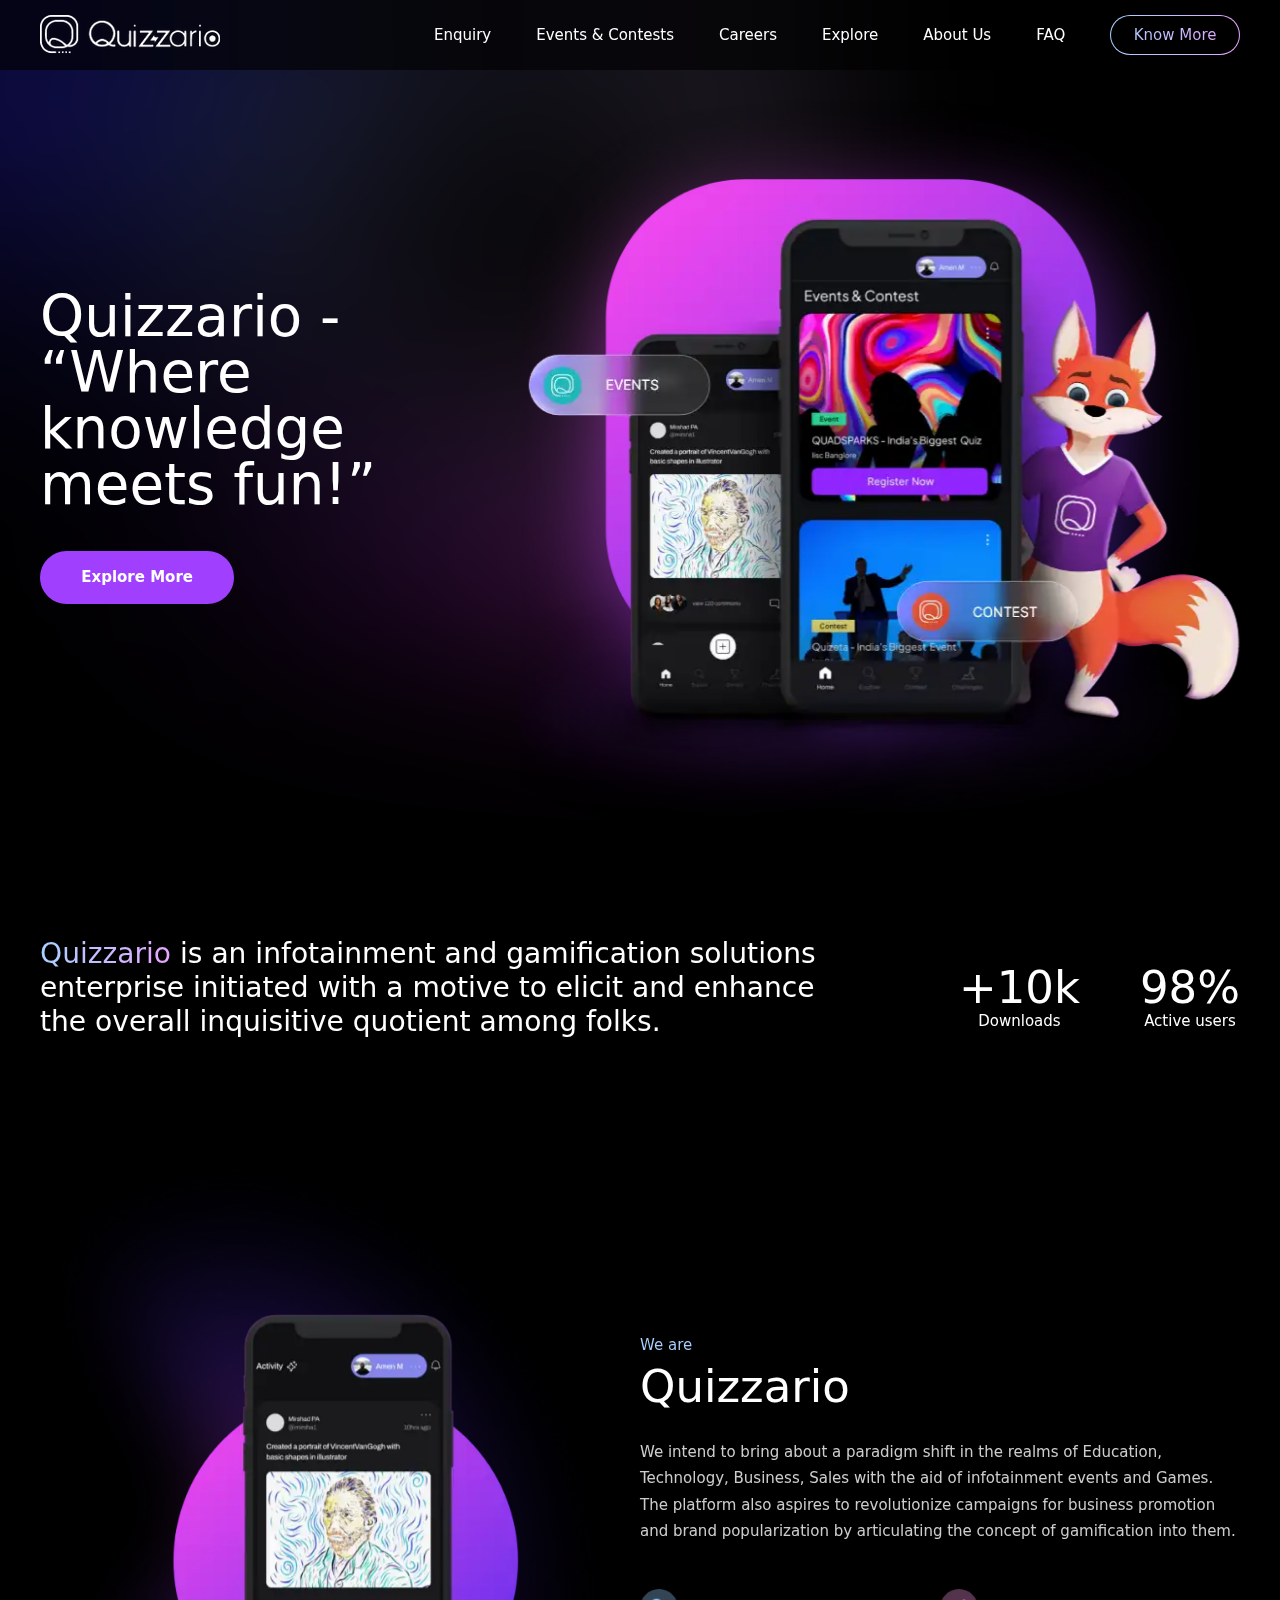
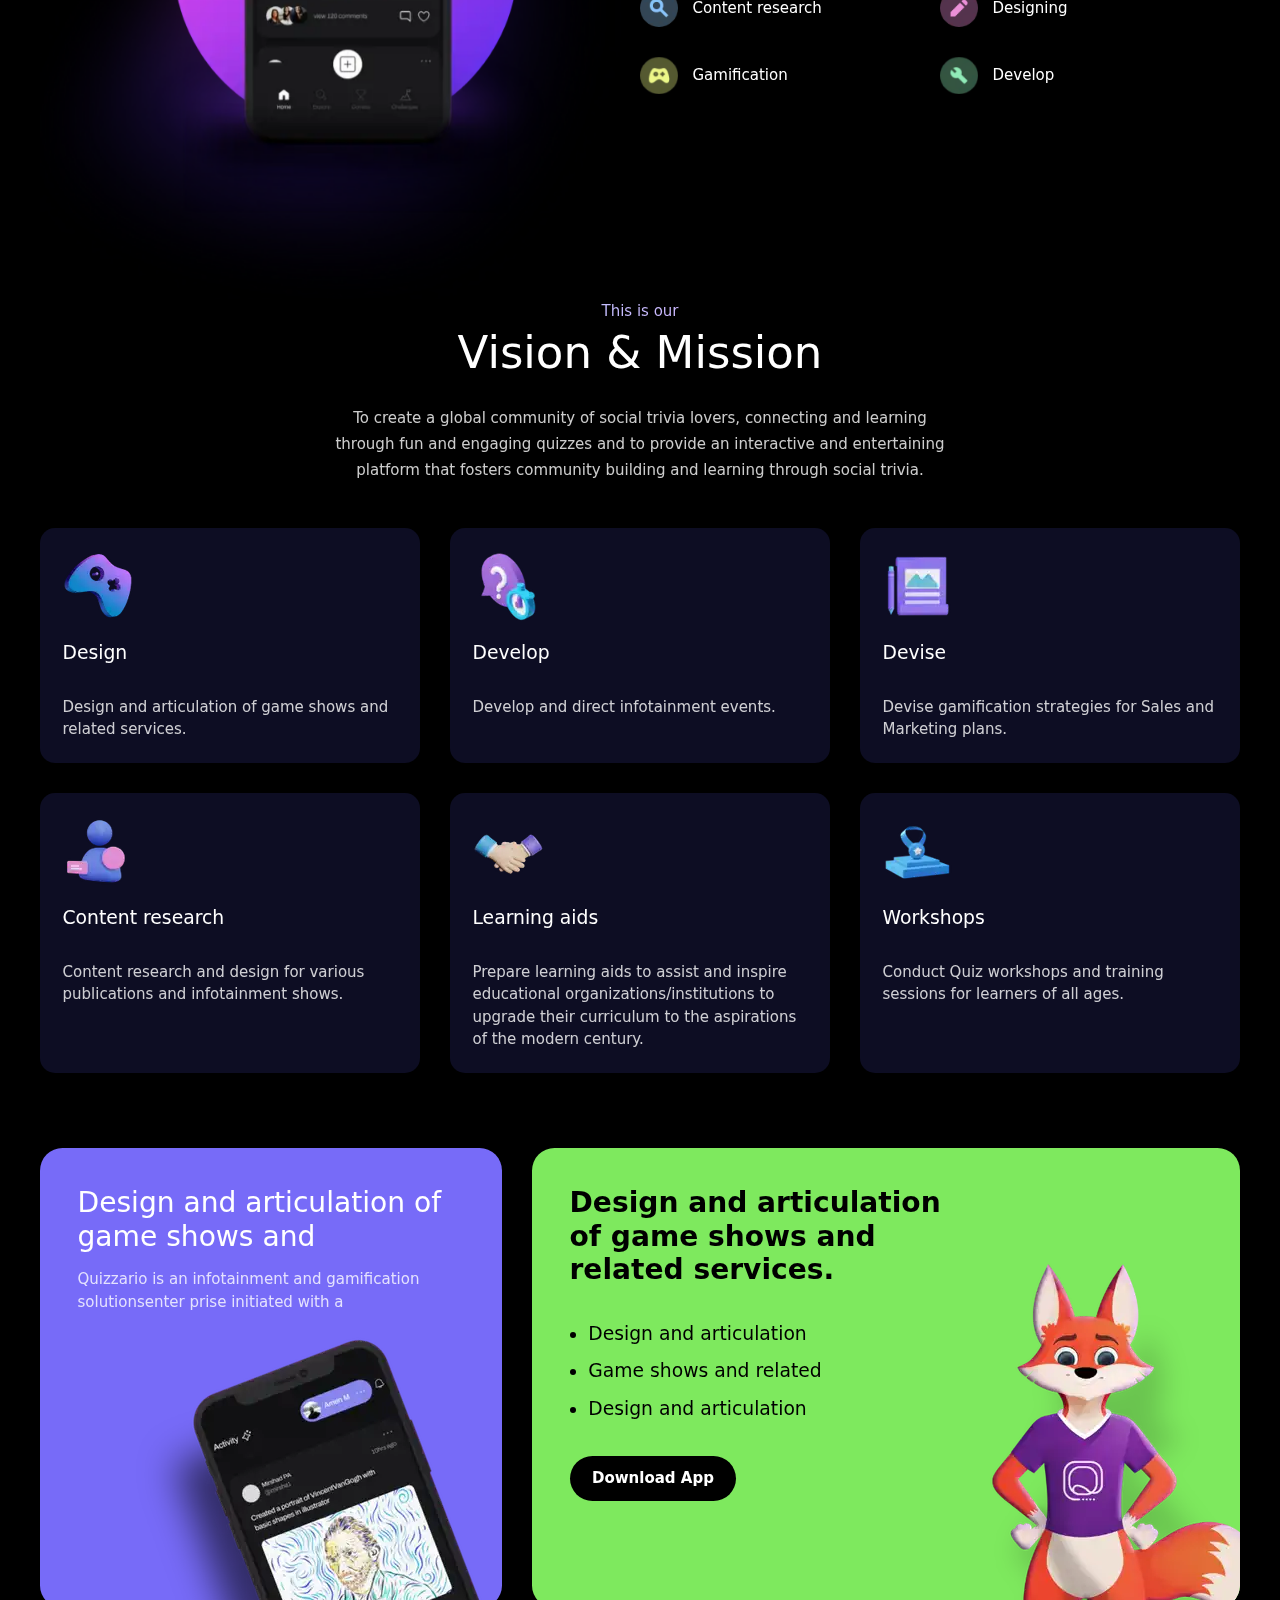
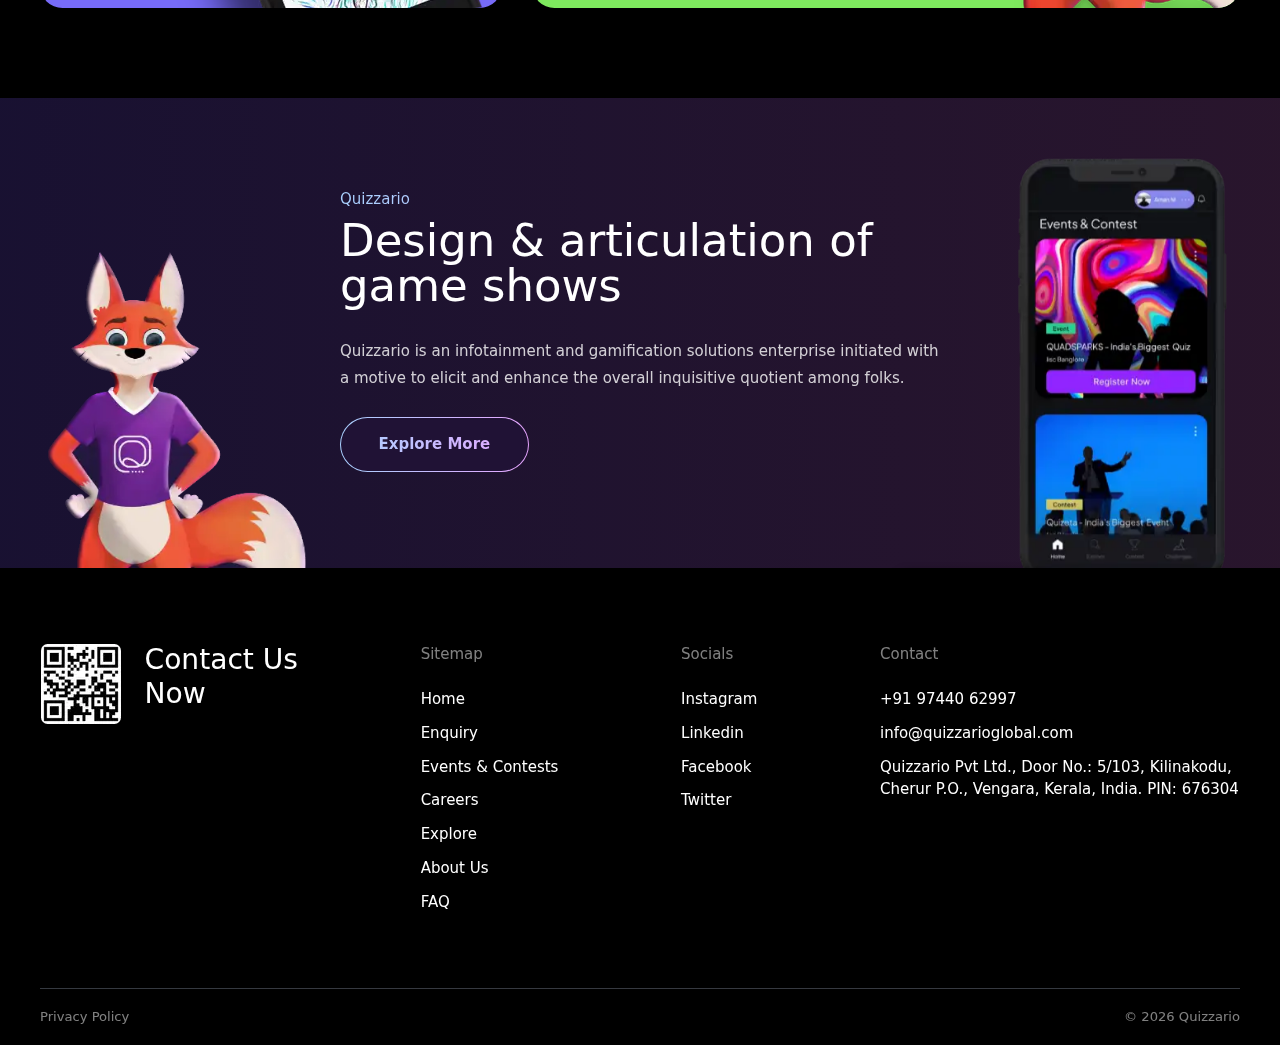
==== commit 6e9b5227: "Update from https://github.com/quizzario/quizzario-website/commit/f2cbe3ea86960e7e93ca5cc28e3b5badd0" ====
--- a/index.html
+++ b/index.html
@@ -1,6 +1,6 @@
-<!DOCTYPE html><html><head><meta charSet="utf-8"/><meta http-equiv="x-ua-compatible" content="ie=edge"/><meta name="viewport" content="width=device-width, initial-scale=1, shrink-to-fit=no"/><meta name="generator" content="Gatsby 5.10.0"/><style data-href="/styles.5032a8a1ea8040db235e.css" data-identity="gatsby-global-css">/*
+<!DOCTYPE html><html><head><meta charSet="utf-8"/><meta http-equiv="x-ua-compatible" content="ie=edge"/><meta name="viewport" content="width=device-width, initial-scale=1, shrink-to-fit=no"/><meta name="generator" content="Gatsby 5.10.0"/><style data-href="/styles.2ad35286689723e09829.css" data-identity="gatsby-global-css">/*
 ! tailwindcss v3.3.2 | MIT License | https://tailwindcss.com
-*/*,:after,:before{border:0 solid #e5e7eb;box-sizing:border-box}:after,:before{--tw-content:""}html{-webkit-text-size-adjust:100%;font-feature-settings:normal;font-family:ui-sans-serif,system-ui,-apple-system,BlinkMacSystemFont,Segoe UI,Roboto,Helvetica Neue,Arial,Noto Sans,sans-serif,Apple Color Emoji,Segoe UI Emoji,Segoe UI Symbol,Noto Color Emoji;font-variation-settings:normal;line-height:1.5;-moz-tab-size:4;-o-tab-size:4;tab-size:4}body{line-height:inherit;margin:0}hr{border-top-width:1px;color:inherit;height:0}abbr:where([title]){-webkit-text-decoration:underline dotted;text-decoration:underline dotted}h1,h2,h3,h4,h5,h6{font-size:inherit;font-weight:inherit}a{color:inherit;text-decoration:inherit}b,strong{font-weight:bolder}code,kbd,pre,samp{font-family:ui-monospace,SFMono-Regular,Menlo,Monaco,Consolas,Liberation Mono,Courier New,monospace;font-size:1em}small{font-size:80%}sub,sup{font-size:75%;line-height:0;position:relative;vertical-align:baseline}sub{bottom:-.25em}sup{top:-.5em}table{border-collapse:collapse;border-color:inherit;text-indent:0}button,input,optgroup,select,textarea{color:inherit;font-family:inherit;font-size:100%;font-weight:inherit;line-height:inherit;margin:0;padding:0}button,select{text-transform:none}[type=button],[type=reset],[type=submit],button{-webkit-appearance:button;background-color:transparent;background-image:none}:-moz-focusring{outline:auto}:-moz-ui-invalid{box-shadow:none}progress{vertical-align:baseline}::-webkit-inner-spin-button,::-webkit-outer-spin-button{height:auto}[type=search]{-webkit-appearance:textfield;outline-offset:-2px}::-webkit-search-decoration{-webkit-appearance:none}::-webkit-file-upload-button{-webkit-appearance:button;font:inherit}summary{display:list-item}blockquote,dd,dl,figure,h1,h2,h3,h4,h5,h6,hr,p,pre{margin:0}fieldset{margin:0}fieldset,legend{padding:0}menu,ol,ul{list-style:none;margin:0;padding:0}textarea{resize:vertical}input::-moz-placeholder,textarea::-moz-placeholder{color:#9ca3af;opacity:1}input::placeholder,textarea::placeholder{color:#9ca3af;opacity:1}[role=button],button{cursor:pointer}:disabled{cursor:default}audio,canvas,embed,iframe,img,object,svg,video{display:block;vertical-align:middle}img,video{height:auto;max-width:100%}[hidden]{display:none}*,:after,:before{--tw-border-spacing-x:0;--tw-border-spacing-y:0;--tw-translate-x:0;--tw-translate-y:0;--tw-rotate:0;--tw-skew-x:0;--tw-skew-y:0;--tw-scale-x:1;--tw-scale-y:1;--tw-pan-x: ;--tw-pan-y: ;--tw-pinch-zoom: ;--tw-scroll-snap-strictness:proximity;--tw-gradient-from-position: ;--tw-gradient-via-position: ;--tw-gradient-to-position: ;--tw-ordinal: ;--tw-slashed-zero: ;--tw-numeric-figure: ;--tw-numeric-spacing: ;--tw-numeric-fraction: ;--tw-ring-inset: ;--tw-ring-offset-width:0px;--tw-ring-offset-color:#fff;--tw-ring-color:rgba(59,130,246,.5);--tw-ring-offset-shadow:0 0 #0000;--tw-ring-shadow:0 0 #0000;--tw-shadow:0 0 #0000;--tw-shadow-colored:0 0 #0000;--tw-blur: ;--tw-brightness: ;--tw-contrast: ;--tw-grayscale: ;--tw-hue-rotate: ;--tw-invert: ;--tw-saturate: ;--tw-sepia: ;--tw-drop-shadow: ;--tw-backdrop-blur: ;--tw-backdrop-brightness: ;--tw-backdrop-contrast: ;--tw-backdrop-grayscale: ;--tw-backdrop-hue-rotate: ;--tw-backdrop-invert: ;--tw-backdrop-opacity: ;--tw-backdrop-saturate: ;--tw-backdrop-sepia: }::backdrop{--tw-border-spacing-x:0;--tw-border-spacing-y:0;--tw-translate-x:0;--tw-translate-y:0;--tw-rotate:0;--tw-skew-x:0;--tw-skew-y:0;--tw-scale-x:1;--tw-scale-y:1;--tw-pan-x: ;--tw-pan-y: ;--tw-pinch-zoom: ;--tw-scroll-snap-strictness:proximity;--tw-gradient-from-position: ;--tw-gradient-via-position: ;--tw-gradient-to-position: ;--tw-ordinal: ;--tw-slashed-zero: ;--tw-numeric-figure: ;--tw-numeric-spacing: ;--tw-numeric-fraction: ;--tw-ring-inset: ;--tw-ring-offset-width:0px;--tw-ring-offset-color:#fff;--tw-ring-color:rgba(59,130,246,.5);--tw-ring-offset-shadow:0 0 #0000;--tw-ring-shadow:0 0 #0000;--tw-shadow:0 0 #0000;--tw-shadow-colored:0 0 #0000;--tw-blur: ;--tw-brightness: ;--tw-contrast: ;--tw-grayscale: ;--tw-hue-rotate: ;--tw-invert: ;--tw-saturate: ;--tw-sepia: ;--tw-drop-shadow: ;--tw-backdrop-blur: ;--tw-backdrop-brightness: ;--tw-backdrop-contrast: ;--tw-backdrop-grayscale: ;--tw-backdrop-hue-rotate: ;--tw-backdrop-invert: ;--tw-backdrop-opacity: ;--tw-backdrop-saturate: ;--tw-backdrop-sepia: }.pointer-events-none{pointer-events:none}.invisible{visibility:hidden}.fixed{position:fixed}.absolute{position:absolute}.relative{position:relative}.inset-0{inset:0}.inset-\[1px\]{inset:1px}.inset-x-0{left:0;right:0}.-right-28{right:-7rem}.bottom-0{bottom:0}.bottom-10{bottom:2.5rem}.right-0{right:0}.top-0{top:0}.-z-10{z-index:-10}.-z-20{z-index:-20}.z-10{z-index:10}.z-20{z-index:20}.z-40{z-index:40}.z-50{z-index:50}.order-first{order:-9999}.col-span-2{grid-column:span 2/span 2}.col-span-3{grid-column:span 3/span 3}.col-span-4{grid-column:span 4/span 4}.mx-12{margin-left:3rem;margin-right:3rem}.mx-auto{margin-left:auto;margin-right:auto}.my-12{margin-bottom:3rem;margin-top:3rem}.my-4{margin-bottom:1rem;margin-top:1rem}.my-9{margin-bottom:2.25rem;margin-top:2.25rem}.-mb-10{margin-bottom:-2.5rem}.-mt-10{margin-top:-2.5rem}.-mt-14{margin-top:-3.5rem}.-mt-4{margin-top:-1rem}.-mt-5{margin-top:-1.25rem}.mb-12{margin-bottom:3rem}.mb-2{margin-bottom:.5rem}.mb-4{margin-bottom:1rem}.mb-6{margin-bottom:1.5rem}.mb-8{margin-bottom:2rem}.ml-4{margin-left:1rem}.ml-5{margin-left:1.25rem}.mr-3{margin-right:.75rem}.mt-12{margin-top:3rem}.mt-2{margin-top:.5rem}.mt-20{margin-top:5rem}.mt-3{margin-top:.75rem}.mt-5{margin-top:1.25rem}.mt-6{margin-top:1.5rem}.mt-8{margin-top:2rem}.block{display:block}.inline-block{display:inline-block}.flex{display:flex}.grid{display:grid}.hidden{display:none}.h-1\/2{height:50%}.h-\[460px\]{height:460px}.h-full{height:100%}.min-h-\[460px\]{min-height:460px}.w-1\/2{width:50%}.w-10{width:2.5rem}.w-7{width:1.75rem}.w-72{width:18rem}.w-96{width:24rem}.w-\[300px\]{width:300px}.w-\[350px\]{width:350px}.w-full{width:100%}.min-w-fit{min-width:-moz-fit-content;min-width:fit-content}.max-w-2xl{max-width:42rem}.max-w-7xl{max-width:80rem}.max-w-full{max-width:100%}.max-w-lg{max-width:32rem}.max-w-md{max-width:28rem}.max-w-sm{max-width:24rem}.flex-shrink-0{flex-shrink:0}.-translate-y-1{--tw-translate-y:-0.25rem}.-translate-y-1,.translate-x-3{transform:translate(var(--tw-translate-x),var(--tw-translate-y)) rotate(var(--tw-rotate)) skewX(var(--tw-skew-x)) skewY(var(--tw-skew-y)) scaleX(var(--tw-scale-x)) scaleY(var(--tw-scale-y))}.translate-x-3{--tw-translate-x:0.75rem}.translate-y-0{--tw-translate-y:0px}.translate-y-0,.translate-y-7{transform:translate(var(--tw-translate-x),var(--tw-translate-y)) rotate(var(--tw-rotate)) skewX(var(--tw-skew-x)) skewY(var(--tw-skew-y)) scaleX(var(--tw-scale-x)) scaleY(var(--tw-scale-y))}.translate-y-7{--tw-translate-y:1.75rem}.scale-125{--tw-scale-x:1.25;--tw-scale-y:1.25}.scale-125,.scale-150{transform:translate(var(--tw-translate-x),var(--tw-translate-y)) rotate(var(--tw-rotate)) skewX(var(--tw-skew-x)) skewY(var(--tw-skew-y)) scaleX(var(--tw-scale-x)) scaleY(var(--tw-scale-y))}.scale-150{--tw-scale-x:1.5;--tw-scale-y:1.5}.list-disc{list-style-type:disc}.grid-cols-1{grid-template-columns:repeat(1,minmax(0,1fr))}.grid-cols-2{grid-template-columns:repeat(2,minmax(0,1fr))}.grid-cols-5{grid-template-columns:repeat(5,minmax(0,1fr))}.grid-cols-8{grid-template-columns:repeat(8,minmax(0,1fr))}.flex-col{flex-direction:column}.items-center{align-items:center}.justify-center{justify-content:center}.justify-between{justify-content:space-between}.gap-12{gap:3rem}.gap-3{gap:.75rem}.gap-8{gap:2rem}.space-x-12>:not([hidden])~:not([hidden]){--tw-space-x-reverse:0;margin-left:calc(3rem*(1 - var(--tw-space-x-reverse)));margin-right:calc(3rem*var(--tw-space-x-reverse))}.space-x-16>:not([hidden])~:not([hidden]){--tw-space-x-reverse:0;margin-left:calc(4rem*(1 - var(--tw-space-x-reverse)));margin-right:calc(4rem*var(--tw-space-x-reverse))}.space-x-4>:not([hidden])~:not([hidden]){--tw-space-x-reverse:0;margin-left:calc(1rem*(1 - var(--tw-space-x-reverse)));margin-right:calc(1rem*var(--tw-space-x-reverse))}.space-x-6>:not([hidden])~:not([hidden]){--tw-space-x-reverse:0;margin-left:calc(1.5rem*(1 - var(--tw-space-x-reverse)));margin-right:calc(1.5rem*var(--tw-space-x-reverse))}.space-x-8>:not([hidden])~:not([hidden]){--tw-space-x-reverse:0;margin-left:calc(2rem*(1 - var(--tw-space-x-reverse)));margin-right:calc(2rem*var(--tw-space-x-reverse))}.space-y-10>:not([hidden])~:not([hidden]){--tw-space-y-reverse:0;margin-bottom:calc(2.5rem*var(--tw-space-y-reverse));margin-top:calc(2.5rem*(1 - var(--tw-space-y-reverse)))}.space-y-3>:not([hidden])~:not([hidden]){--tw-space-y-reverse:0;margin-bottom:calc(.75rem*var(--tw-space-y-reverse));margin-top:calc(.75rem*(1 - var(--tw-space-y-reverse)))}.space-y-4>:not([hidden])~:not([hidden]){--tw-space-y-reverse:0;margin-bottom:calc(1rem*var(--tw-space-y-reverse));margin-top:calc(1rem*(1 - var(--tw-space-y-reverse)))}.overflow-hidden{overflow:hidden}.overflow-x-scroll{overflow-x:scroll}.whitespace-nowrap{white-space:nowrap}.rounded-2xl{border-radius:1rem}.rounded-3xl{border-radius:1.5rem}.rounded-full{border-radius:9999px}.rounded-lg{border-radius:.5rem}.rounded-xl{border-radius:.75rem}.border{border-width:1px}.border-t{border-top-width:1px}.border-gray-500{--tw-border-opacity:1;border-color:rgb(107 114 128/var(--tw-border-opacity))}.border-transparent{border-color:transparent}.bg-black{--tw-bg-opacity:1;background-color:rgb(0 0 0/var(--tw-bg-opacity))}.bg-brand-four{--tw-bg-opacity:1;background-color:rgb(13 13 35/var(--tw-bg-opacity))}.bg-brand-one{--tw-bg-opacity:1;background-color:rgb(160 64 254/var(--tw-bg-opacity))}.bg-brand-six{--tw-bg-opacity:1;background-color:rgb(32 18 53/var(--tw-bg-opacity))}.bg-brand-three{--tw-bg-opacity:1;background-color:rgb(126 233 94/var(--tw-bg-opacity))}.bg-brand-two{--tw-bg-opacity:1;background-color:rgb(119 107 248/var(--tw-bg-opacity))}.bg-white{--tw-bg-opacity:1;background-color:rgb(255 255 255/var(--tw-bg-opacity))}.bg-opacity-10{--tw-bg-opacity:0.1}.bg-opacity-60{--tw-bg-opacity:0.6}.bg-gradient-to-b{background-image:linear-gradient(to bottom,var(--tw-gradient-stops))}.bg-gradient-to-br{background-image:linear-gradient(to bottom right,var(--tw-gradient-stops))}.bg-gradient-to-r{background-image:linear-gradient(to right,var(--tw-gradient-stops))}.from-brand-eight{--tw-gradient-from:#7b55f7 var(--tw-gradient-from-position);--tw-gradient-to:rgba(123,85,247,0) var(--tw-gradient-to-position);--tw-gradient-stops:var(--tw-gradient-from),var(--tw-gradient-to)}.from-brand-four{--tw-gradient-from:#0d0d23 var(--tw-gradient-from-position);--tw-gradient-to:rgba(13,13,35,0) var(--tw-gradient-to-position);--tw-gradient-stops:var(--tw-gradient-from),var(--tw-gradient-to)}.from-brand-nine{--tw-gradient-from:#a9d1ff var(--tw-gradient-from-position);--tw-gradient-to:rgba(169,209,255,0) var(--tw-gradient-to-position);--tw-gradient-stops:var(--tw-gradient-from),var(--tw-gradient-to)}.from-brand-seven{--tw-gradient-from:#cc6ade var(--tw-gradient-from-position);--tw-gradient-to:rgba(204,106,222,0) var(--tw-gradient-to-position);--tw-gradient-stops:var(--tw-gradient-from),var(--tw-gradient-to)}.to-brand-eight{--tw-gradient-to:#7b55f7 var(--tw-gradient-to-position)}.to-brand-seven{--tw-gradient-to:#cc6ade var(--tw-gradient-to-position)}.to-brand-ten{--tw-gradient-to:#e7a5ff var(--tw-gradient-to-position)}.to-transparent{--tw-gradient-to:transparent var(--tw-gradient-to-position)}.bg-clip-text{-webkit-background-clip:text;background-clip:text}.p-10{padding:2.5rem}.p-6{padding:1.5rem}.p-\[1px\]{padding:1px}.px-10{padding-left:2.5rem;padding-right:2.5rem}.px-11{padding-left:2.75rem;padding-right:2.75rem}.px-3{padding-left:.75rem;padding-right:.75rem}.px-5{padding-left:1.25rem;padding-right:1.25rem}.px-6{padding-left:1.5rem;padding-right:1.5rem}.py-10{padding-bottom:2.5rem;padding-top:2.5rem}.py-12{padding-bottom:3rem;padding-top:3rem}.py-14{padding-bottom:3.5rem;padding-top:3.5rem}.py-16{padding-bottom:4rem;padding-top:4rem}.py-2{padding-bottom:.5rem;padding-top:.5rem}.py-20{padding-bottom:5rem;padding-top:5rem}.py-24{padding-bottom:6rem;padding-top:6rem}.py-3{padding-bottom:.75rem;padding-top:.75rem}.py-4{padding-bottom:1rem;padding-top:1rem}.py-5{padding-bottom:1.25rem;padding-top:1.25rem}.pb-24{padding-bottom:6rem}.pt-16{padding-top:4rem}.pt-24{padding-top:6rem}.text-center{text-align:center}.text-2xl{font-size:1.5rem;line-height:2rem}.text-3xl{font-size:1.875rem;line-height:2.25rem}.text-4xl{font-size:2.25rem;line-height:2.5rem}.text-5xl{font-size:3rem;line-height:1}.text-lg{font-size:1.125rem;line-height:1.75rem}.text-sm{font-size:.875rem;line-height:1.25rem}.text-xl{font-size:1.25rem;line-height:1.75rem}.font-bold{font-weight:700}.font-light{font-weight:300}.font-semibold{font-weight:600}.leading-7{line-height:1.75rem}.leading-tight{line-height:1.25}.text-black{--tw-text-opacity:1;color:rgb(0 0 0/var(--tw-text-opacity))}.text-transparent{color:transparent}.text-white{--tw-text-opacity:1;color:rgb(255 255 255/var(--tw-text-opacity))}.opacity-0{opacity:0}.opacity-100{opacity:1}.opacity-20{opacity:.2}.opacity-30{opacity:.3}.opacity-50{opacity:.5}.opacity-80{opacity:.8}.blur-3xl{--tw-blur:blur(64px)}.blur-3xl,.blur-xl{filter:var(--tw-blur) var(--tw-brightness) var(--tw-contrast) var(--tw-grayscale) var(--tw-hue-rotate) var(--tw-invert) var(--tw-saturate) var(--tw-sepia) var(--tw-drop-shadow)}.blur-xl{--tw-blur:blur(24px)}.backdrop-blur-3xl{--tw-backdrop-blur:blur(64px);-webkit-backdrop-filter:var(--tw-backdrop-blur) var(--tw-backdrop-brightness) var(--tw-backdrop-contrast) var(--tw-backdrop-grayscale) var(--tw-backdrop-hue-rotate) var(--tw-backdrop-invert) var(--tw-backdrop-opacity) var(--tw-backdrop-saturate) var(--tw-backdrop-sepia);backdrop-filter:var(--tw-backdrop-blur) var(--tw-backdrop-brightness) var(--tw-backdrop-contrast) var(--tw-backdrop-grayscale) var(--tw-backdrop-hue-rotate) var(--tw-backdrop-invert) var(--tw-backdrop-opacity) var(--tw-backdrop-saturate) var(--tw-backdrop-sepia)}.transition{transition-duration:.15s;transition-property:color,background-color,border-color,text-decoration-color,fill,stroke,opacity,box-shadow,transform,filter,-webkit-backdrop-filter;transition-property:color,background-color,border-color,text-decoration-color,fill,stroke,opacity,box-shadow,transform,filter,backdrop-filter;transition-property:color,background-color,border-color,text-decoration-color,fill,stroke,opacity,box-shadow,transform,filter,backdrop-filter,-webkit-backdrop-filter;transition-timing-function:cubic-bezier(.4,0,.2,1)}.transition-all{transition-duration:.15s;transition-property:all;transition-timing-function:cubic-bezier(.4,0,.2,1)}.transition-opacity{transition-duration:.15s;transition-property:opacity;transition-timing-function:cubic-bezier(.4,0,.2,1)}.transition-transform{transition-duration:.15s;transition-property:transform;transition-timing-function:cubic-bezier(.4,0,.2,1)}.duration-200{transition-duration:.2s}.ease-in{transition-timing-function:cubic-bezier(.4,0,1,1)}html{background:#000;color:#fff;font-size:15px}.absolute{position:absolute!important}.fixed{position:fixed!important}.group:hover .group-hover\:opacity-100{opacity:1}.group:hover .group-hover\:opacity-30{opacity:.3}@media (min-width:640px){.sm\:left-0{left:0}.sm\:right-0{right:0}.sm\:order-none{order:0}.sm\:mb-12{margin-bottom:3rem}.sm\:mb-16{margin-bottom:4rem}.sm\:mt-0{margin-top:0}.sm\:block{display:block}.sm\:grid{display:grid}.sm\:hidden{display:none}.sm\:h-full{height:100%}.sm\:w-auto{width:auto}.sm\:grid-cols-2{grid-template-columns:repeat(2,minmax(0,1fr))}.sm\:items-center{align-items:center}.sm\:justify-start{justify-content:flex-start}.sm\:space-y-0>:not([hidden])~:not([hidden]){--tw-space-y-reverse:0;margin-bottom:calc(0px*var(--tw-space-y-reverse));margin-top:calc(0px*(1 - var(--tw-space-y-reverse)))}.sm\:overflow-x-hidden{overflow-x:hidden}.sm\:px-0{padding-left:0;padding-right:0}.sm\:py-12{padding-bottom:3rem;padding-top:3rem}.sm\:py-20{padding-bottom:5rem;padding-top:5rem}.sm\:py-24{padding-bottom:6rem;padding-top:6rem}.sm\:pt-0{padding-top:0}.sm\:text-left{text-align:left}.sm\:text-start{text-align:start}.sm\:text-5xl{font-size:3rem;line-height:1}.sm\:opacity-0{opacity:0}.sm\:opacity-100{opacity:1}.sm\:blur-none{--tw-blur:blur(0);filter:var(--tw-blur) var(--tw-brightness) var(--tw-contrast) var(--tw-grayscale) var(--tw-hue-rotate) var(--tw-invert) var(--tw-saturate) var(--tw-sepia) var(--tw-drop-shadow)}}@media (min-width:768px){.md\:my-32{margin-bottom:8rem;margin-top:8rem}.md\:mt-0{margin-top:0}.md\:flex{display:flex}.md\:max-w-none{max-width:none}.md\:grid-cols-3{grid-template-columns:repeat(3,minmax(0,1fr))}.md\:flex-row{flex-direction:row}.md\:items-start{align-items:flex-start}.md\:space-x-28>:not([hidden])~:not([hidden]){--tw-space-x-reverse:0;margin-left:calc(7rem*(1 - var(--tw-space-x-reverse)));margin-right:calc(7rem*var(--tw-space-x-reverse))}.md\:py-28{padding-bottom:7rem;padding-top:7rem}.md\:text-left{text-align:left}.md\:text-3xl{font-size:1.875rem;line-height:2.25rem}.md\:text-6xl{font-size:3.75rem;line-height:1}}@media (min-width:1024px){.lg\:grid-cols-4{grid-template-columns:repeat(4,minmax(0,1fr))}.lg\:px-0{padding-left:0;padding-right:0}}</style><style>.gatsby-image-wrapper{position:relative;overflow:hidden}.gatsby-image-wrapper picture.object-fit-polyfill{position:static!important}.gatsby-image-wrapper img{bottom:0;height:100%;left:0;margin:0;max-width:none;padding:0;position:absolute;right:0;top:0;width:100%;object-fit:cover}.gatsby-image-wrapper [data-main-image]{opacity:0;transform:translateZ(0);transition:opacity .25s linear;will-change:opacity}.gatsby-image-wrapper-constrained{display:inline-block;vertical-align:top}</style><noscript><style>.gatsby-image-wrapper noscript [data-main-image]{opacity:1!important}.gatsby-image-wrapper [data-placeholder-image]{opacity:0!important}</style></noscript><script type="module">const e="undefined"!=typeof HTMLImageElement&&"loading"in HTMLImageElement.prototype;e&&document.body.addEventListener("load",(function(e){const t=e.target;if(void 0===t.dataset.mainImage)return;if(void 0===t.dataset.gatsbyImageSsr)return;let a=null,n=t;for(;null===a&&n;)void 0!==n.parentNode.dataset.gatsbyImageWrapper&&(a=n.parentNode),n=n.parentNode;const o=a.querySelector("[data-placeholder-image]"),r=new Image;r.src=t.currentSrc,r.decode().catch((()=>{})).then((()=>{t.style.opacity=1,o&&(o.style.opacity=0,o.style.transition="opacity 500ms linear")}))}),!0);</script><link rel="preconnect" href="https://www.googletagmanager.com"/><link rel="dns-prefetch" href="https://www.googletagmanager.com"/><link rel="sitemap" type="application/xml" href="/sitemap-index.xml"/><link rel="icon" href="/favicon-32x32.png?v=4fd3e2c4debd750bfbba159dd2bc89d6" type="image/png"/><link rel="manifest" href="/manifest.webmanifest" crossorigin="anonymous"/><link rel="apple-touch-icon" sizes="48x48" href="/icons/icon-48x48.png?v=4fd3e2c4debd750bfbba159dd2bc89d6"/><link rel="apple-touch-icon" sizes="72x72" href="/icons/icon-72x72.png?v=4fd3e2c4debd750bfbba159dd2bc89d6"/><link rel="apple-touch-icon" sizes="96x96" href="/icons/icon-96x96.png?v=4fd3e2c4debd750bfbba159dd2bc89d6"/><link rel="apple-touch-icon" sizes="144x144" href="/icons/icon-144x144.png?v=4fd3e2c4debd750bfbba159dd2bc89d6"/><link rel="apple-touch-icon" sizes="192x192" href="/icons/icon-192x192.png?v=4fd3e2c4debd750bfbba159dd2bc89d6"/><link rel="apple-touch-icon" sizes="256x256" href="/icons/icon-256x256.png?v=4fd3e2c4debd750bfbba159dd2bc89d6"/><link rel="apple-touch-icon" sizes="384x384" href="/icons/icon-384x384.png?v=4fd3e2c4debd750bfbba159dd2bc89d6"/><link rel="apple-touch-icon" sizes="512x512" href="/icons/icon-512x512.png?v=4fd3e2c4debd750bfbba159dd2bc89d6"/></head><body><div id="___gatsby"><div style="outline:none" tabindex="-1" id="gatsby-focus-wrapper"><div class="duration-200 ease-in opacity-0 pointer-events-none fixed inset-0 z-50 flex items-center justify-center transition-opacity"><div class="fixed inset-0 opacity-80 bg-black"></div><div class="duration-200 ease-in -translate-y-1 flex-col flex items-center min-w-fit transition-transform border border-transparent bg-brand-four rounded-lg"><div class="flex space-x-8 items-center mx-12 my-12"><div data-gatsby-image-wrapper="" class="gatsby-image-wrapper gatsby-image-wrapper-constrained rounded-lg border border-transparent"><div style="max-width:150px;display:block"><img alt="" role="presentation" aria-hidden="true" src="data:image/svg+xml;charset=utf-8,%3Csvg%20height=&#x27;150&#x27;%20width=&#x27;150&#x27;%20xmlns=&#x27;http://www.w3.org/2000/svg&#x27;%20version=&#x27;1.1&#x27;%3E%3C/svg%3E" style="max-width:100%;display:block;position:static"/></div><div aria-hidden="true" data-placeholder-image="" style="opacity:1;transition:opacity 500ms linear"></div><picture><source type="image/webp" data-srcset="/static/62fe5e98d6f4b8c9174ad8262a75dca3/0852d/download-app-qr-code.webp 38w,/static/62fe5e98d6f4b8c9174ad8262a75dca3/18188/download-app-qr-code.webp 75w,/static/62fe5e98d6f4b8c9174ad8262a75dca3/c65bc/download-app-qr-code.webp 150w" sizes="(min-width: 150px) 150px, 100vw"/><img data-gatsby-image-ssr="" data-main-image="" style="opacity:0" sizes="(min-width: 150px) 150px, 100vw" decoding="async" loading="lazy" data-src="/static/62fe5e98d6f4b8c9174ad8262a75dca3/de3a1/download-app-qr-code.png" data-srcset="/static/62fe5e98d6f4b8c9174ad8262a75dca3/f2a56/download-app-qr-code.png 38w,/static/62fe5e98d6f4b8c9174ad8262a75dca3/7458e/download-app-qr-code.png 75w,/static/62fe5e98d6f4b8c9174ad8262a75dca3/de3a1/download-app-qr-code.png 150w" alt="download-app"/></picture><noscript><picture><source type="image/webp" srcSet="/static/62fe5e98d6f4b8c9174ad8262a75dca3/0852d/download-app-qr-code.webp 38w,/static/62fe5e98d6f4b8c9174ad8262a75dca3/18188/download-app-qr-code.webp 75w,/static/62fe5e98d6f4b8c9174ad8262a75dca3/c65bc/download-app-qr-code.webp 150w" sizes="(min-width: 150px) 150px, 100vw"/><img data-gatsby-image-ssr="" data-main-image="" style="opacity:0" sizes="(min-width: 150px) 150px, 100vw" decoding="async" loading="lazy" src="/static/62fe5e98d6f4b8c9174ad8262a75dca3/de3a1/download-app-qr-code.png" srcSet="/static/62fe5e98d6f4b8c9174ad8262a75dca3/f2a56/download-app-qr-code.png 38w,/static/62fe5e98d6f4b8c9174ad8262a75dca3/7458e/download-app-qr-code.png 75w,/static/62fe5e98d6f4b8c9174ad8262a75dca3/de3a1/download-app-qr-code.png 150w" alt="download-app"/></picture></noscript><script type="module">const t="undefined"!=typeof HTMLImageElement&&"loading"in HTMLImageElement.prototype;if(t){const t=document.querySelectorAll("img[data-main-image]");for(let e of t){e.dataset.src&&(e.setAttribute("src",e.dataset.src),e.removeAttribute("data-src")),e.dataset.srcset&&(e.setAttribute("srcset",e.dataset.srcset),e.removeAttribute("data-srcset"));const t=e.parentNode.querySelectorAll("source[data-srcset]");for(let e of t)e.setAttribute("srcset",e.dataset.srcset),e.removeAttribute("data-srcset");e.complete&&(e.style.opacity=1,e.parentNode.parentNode.querySelector("[data-placeholder-image]").style.opacity=0)}}</script></div><div class="space-y-4"><div class="text-2xl">Scan QR code<br/>To Download the App</div><div class="flex items-center space-x-6"><a aria-current="page" class="flex items-center space-x-4 px-5 py-3 bg-white bg-opacity-10 rounded-full text-sm" href="/"><div data-gatsby-image-wrapper="" class="gatsby-image-wrapper gatsby-image-wrapper-constrained"><div style="max-width:17px;display:block"><img alt="" role="presentation" aria-hidden="true" src="data:image/svg+xml;charset=utf-8,%3Csvg%20height=&#x27;19&#x27;%20width=&#x27;17&#x27;%20xmlns=&#x27;http://www.w3.org/2000/svg&#x27;%20version=&#x27;1.1&#x27;%3E%3C/svg%3E" style="max-width:100%;display:block;position:static"/></div><div aria-hidden="true" data-placeholder-image="" style="opacity:1;transition:opacity 500ms linear"></div><picture><source type="image/webp" data-srcset="/static/f32a7ae87423b77fb72165419460c783/13d0a/app-store.webp 4w,/static/f32a7ae87423b77fb72165419460c783/9c788/app-store.webp 9w,/static/f32a7ae87423b77fb72165419460c783/161ec/app-store.webp 17w" sizes="(min-width: 17px) 17px, 100vw"/><img data-gatsby-image-ssr="" data-main-image="" style="opacity:0" sizes="(min-width: 17px) 17px, 100vw" decoding="async" loading="lazy" data-src="/static/f32a7ae87423b77fb72165419460c783/27d08/app-store.png" data-srcset="/static/f32a7ae87423b77fb72165419460c783/4fc9f/app-store.png 4w,/static/f32a7ae87423b77fb72165419460c783/641ac/app-store.png 9w,/static/f32a7ae87423b77fb72165419460c783/27d08/app-store.png 17w" alt=""/></picture><noscript><picture><source type="image/webp" srcSet="/static/f32a7ae87423b77fb72165419460c783/13d0a/app-store.webp 4w,/static/f32a7ae87423b77fb72165419460c783/9c788/app-store.webp 9w,/static/f32a7ae87423b77fb72165419460c783/161ec/app-store.webp 17w" sizes="(min-width: 17px) 17px, 100vw"/><img data-gatsby-image-ssr="" data-main-image="" style="opacity:0" sizes="(min-width: 17px) 17px, 100vw" decoding="async" loading="lazy" src="/static/f32a7ae87423b77fb72165419460c783/27d08/app-store.png" srcSet="/static/f32a7ae87423b77fb72165419460c783/4fc9f/app-store.png 4w,/static/f32a7ae87423b77fb72165419460c783/641ac/app-store.png 9w,/static/f32a7ae87423b77fb72165419460c783/27d08/app-store.png 17w" alt=""/></picture></noscript><script type="module">const t="undefined"!=typeof HTMLImageElement&&"loading"in HTMLImageElement.prototype;if(t){const t=document.querySelectorAll("img[data-main-image]");for(let e of t){e.dataset.src&&(e.setAttribute("src",e.dataset.src),e.removeAttribute("data-src")),e.dataset.srcset&&(e.setAttribute("srcset",e.dataset.srcset),e.removeAttribute("data-srcset"));const t=e.parentNode.querySelectorAll("source[data-srcset]");for(let e of t)e.setAttribute("srcset",e.dataset.srcset),e.removeAttribute("data-srcset");e.complete&&(e.style.opacity=1,e.parentNode.parentNode.querySelector("[data-placeholder-image]").style.opacity=0)}}</script></div><span>Play store</span></a><a aria-current="page" class="flex items-center space-x-4 px-5 py-3 bg-white bg-opacity-10 rounded-full text-sm" href="/"><div data-gatsby-image-wrapper="" class="gatsby-image-wrapper gatsby-image-wrapper-constrained"><div style="max-width:17px;display:block"><img alt="" role="presentation" aria-hidden="true" src="data:image/svg+xml;charset=utf-8,%3Csvg%20height=&#x27;19&#x27;%20width=&#x27;17&#x27;%20xmlns=&#x27;http://www.w3.org/2000/svg&#x27;%20version=&#x27;1.1&#x27;%3E%3C/svg%3E" style="max-width:100%;display:block;position:static"/></div><div aria-hidden="true" data-placeholder-image="" style="opacity:1;transition:opacity 500ms linear"></div><picture><source type="image/webp" data-srcset="/static/cbc38211d90752c942508026f6c23957/c3fea/google-play.webp 4w,/static/cbc38211d90752c942508026f6c23957/9c788/google-play.webp 9w,/static/cbc38211d90752c942508026f6c23957/161ec/google-play.webp 17w" sizes="(min-width: 17px) 17px, 100vw"/><img data-gatsby-image-ssr="" data-main-image="" style="opacity:0" sizes="(min-width: 17px) 17px, 100vw" decoding="async" loading="lazy" data-src="/static/cbc38211d90752c942508026f6c23957/27d08/google-play.png" data-srcset="/static/cbc38211d90752c942508026f6c23957/f8bd3/google-play.png 4w,/static/cbc38211d90752c942508026f6c23957/641ac/google-play.png 9w,/static/cbc38211d90752c942508026f6c23957/27d08/google-play.png 17w" alt=""/></picture><noscript><picture><source type="image/webp" srcSet="/static/cbc38211d90752c942508026f6c23957/c3fea/google-play.webp 4w,/static/cbc38211d90752c942508026f6c23957/9c788/google-play.webp 9w,/static/cbc38211d90752c942508026f6c23957/161ec/google-play.webp 17w" sizes="(min-width: 17px) 17px, 100vw"/><img data-gatsby-image-ssr="" data-main-image="" style="opacity:0" sizes="(min-width: 17px) 17px, 100vw" decoding="async" loading="lazy" src="/static/cbc38211d90752c942508026f6c23957/27d08/google-play.png" srcSet="/static/cbc38211d90752c942508026f6c23957/f8bd3/google-play.png 4w,/static/cbc38211d90752c942508026f6c23957/641ac/google-play.png 9w,/static/cbc38211d90752c942508026f6c23957/27d08/google-play.png 17w" alt=""/></picture></noscript><script type="module">const t="undefined"!=typeof HTMLImageElement&&"loading"in HTMLImageElement.prototype;if(t){const t=document.querySelectorAll("img[data-main-image]");for(let e of t){e.dataset.src&&(e.setAttribute("src",e.dataset.src),e.removeAttribute("data-src")),e.dataset.srcset&&(e.setAttribute("srcset",e.dataset.srcset),e.removeAttribute("data-srcset"));const t=e.parentNode.querySelectorAll("source[data-srcset]");for(let e of t)e.setAttribute("srcset",e.dataset.srcset),e.removeAttribute("data-srcset");e.complete&&(e.style.opacity=1,e.parentNode.parentNode.querySelector("[data-placeholder-image]").style.opacity=0)}}</script></div><span>App store</span></a></div></div></div></div></div><div data-gatsby-image-wrapper="" class="gatsby-image-wrapper gatsby-image-wrapper-constrained fixed -z-20 blur-3xl scale-150 h-1/2 w-1/2"><div style="max-width:184px;display:block"><img alt="" role="presentation" aria-hidden="true" src="data:image/svg+xml;charset=utf-8,%3Csvg%20height=&#x27;221&#x27;%20width=&#x27;184&#x27;%20xmlns=&#x27;http://www.w3.org/2000/svg&#x27;%20version=&#x27;1.1&#x27;%3E%3C/svg%3E" style="max-width:100%;display:block;position:static"/></div><div aria-hidden="true" data-placeholder-image="" style="opacity:1;transition:opacity 500ms linear"></div><picture><source type="image/webp" data-srcset="/static/8dbd67d4efdc88187358a0668ee64b7c/ac66f/blur-background.webp 46w,/static/8dbd67d4efdc88187358a0668ee64b7c/e38d8/blur-background.webp 92w,/static/8dbd67d4efdc88187358a0668ee64b7c/d5fb8/blur-background.webp 184w" sizes="(min-width: 184px) 184px, 100vw"/><img data-gatsby-image-ssr="" data-main-image="" style="opacity:0" sizes="(min-width: 184px) 184px, 100vw" decoding="async" loading="lazy" data-src="/static/8dbd67d4efdc88187358a0668ee64b7c/5e910/blur-background.png" data-srcset="/static/8dbd67d4efdc88187358a0668ee64b7c/eb869/blur-background.png 46w,/static/8dbd67d4efdc88187358a0668ee64b7c/933d4/blur-background.png 92w,/static/8dbd67d4efdc88187358a0668ee64b7c/5e910/blur-background.png 184w" alt=""/></picture><noscript><picture><source type="image/webp" srcSet="/static/8dbd67d4efdc88187358a0668ee64b7c/ac66f/blur-background.webp 46w,/static/8dbd67d4efdc88187358a0668ee64b7c/e38d8/blur-background.webp 92w,/static/8dbd67d4efdc88187358a0668ee64b7c/d5fb8/blur-background.webp 184w" sizes="(min-width: 184px) 184px, 100vw"/><img data-gatsby-image-ssr="" data-main-image="" style="opacity:0" sizes="(min-width: 184px) 184px, 100vw" decoding="async" loading="lazy" src="/static/8dbd67d4efdc88187358a0668ee64b7c/5e910/blur-background.png" srcSet="/static/8dbd67d4efdc88187358a0668ee64b7c/eb869/blur-background.png 46w,/static/8dbd67d4efdc88187358a0668ee64b7c/933d4/blur-background.png 92w,/static/8dbd67d4efdc88187358a0668ee64b7c/5e910/blur-background.png 184w" alt=""/></picture></noscript><script type="module">const t="undefined"!=typeof HTMLImageElement&&"loading"in HTMLImageElement.prototype;if(t){const t=document.querySelectorAll("img[data-main-image]");for(let e of t){e.dataset.src&&(e.setAttribute("src",e.dataset.src),e.removeAttribute("data-src")),e.dataset.srcset&&(e.setAttribute("srcset",e.dataset.srcset),e.removeAttribute("data-srcset"));const t=e.parentNode.querySelectorAll("source[data-srcset]");for(let e of t)e.setAttribute("srcset",e.dataset.srcset),e.removeAttribute("data-srcset");e.complete&&(e.style.opacity=1,e.parentNode.parentNode.querySelector("[data-placeholder-image]").style.opacity=0)}}</script></div><div class="fixed inset-0 z-50 transition-all backdrop-blur-3xl p-10 opacity-0 invisible"><div data-gatsby-image-wrapper="" class="gatsby-image-wrapper gatsby-image-wrapper-constrained"><div style="max-width:180px;display:block"><img alt="" role="presentation" aria-hidden="true" src="data:image/svg+xml;charset=utf-8,%3Csvg%20height=&#x27;39&#x27;%20width=&#x27;180&#x27;%20xmlns=&#x27;http://www.w3.org/2000/svg&#x27;%20version=&#x27;1.1&#x27;%3E%3C/svg%3E" style="max-width:100%;display:block;position:static"/></div><div aria-hidden="true" data-placeholder-image="" style="opacity:1;transition:opacity 500ms linear"></div><picture><source type="image/webp" data-srcset="/static/7c1c3efae9e5ff95508e0043bed5ccc2/1f408/logo.webp 45w,/static/7c1c3efae9e5ff95508e0043bed5ccc2/0a2eb/logo.webp 90w,/static/7c1c3efae9e5ff95508e0043bed5ccc2/87c97/logo.webp 180w" sizes="(min-width: 180px) 180px, 100vw"/><img data-gatsby-image-ssr="" data-main-image="" style="opacity:0" sizes="(min-width: 180px) 180px, 100vw" decoding="async" loading="lazy" data-src="/static/7c1c3efae9e5ff95508e0043bed5ccc2/a908d/logo.png" data-srcset="/static/7c1c3efae9e5ff95508e0043bed5ccc2/26098/logo.png 45w,/static/7c1c3efae9e5ff95508e0043bed5ccc2/76f19/logo.png 90w,/static/7c1c3efae9e5ff95508e0043bed5ccc2/a908d/logo.png 180w" alt="quizzario"/></picture><noscript><picture><source type="image/webp" srcSet="/static/7c1c3efae9e5ff95508e0043bed5ccc2/1f408/logo.webp 45w,/static/7c1c3efae9e5ff95508e0043bed5ccc2/0a2eb/logo.webp 90w,/static/7c1c3efae9e5ff95508e0043bed5ccc2/87c97/logo.webp 180w" sizes="(min-width: 180px) 180px, 100vw"/><img data-gatsby-image-ssr="" data-main-image="" style="opacity:0" sizes="(min-width: 180px) 180px, 100vw" decoding="async" loading="lazy" src="/static/7c1c3efae9e5ff95508e0043bed5ccc2/a908d/logo.png" srcSet="/static/7c1c3efae9e5ff95508e0043bed5ccc2/26098/logo.png 45w,/static/7c1c3efae9e5ff95508e0043bed5ccc2/76f19/logo.png 90w,/static/7c1c3efae9e5ff95508e0043bed5ccc2/a908d/logo.png 180w" alt="quizzario"/></picture></noscript><script type="module">const t="undefined"!=typeof HTMLImageElement&&"loading"in HTMLImageElement.prototype;if(t){const t=document.querySelectorAll("img[data-main-image]");for(let e of t){e.dataset.src&&(e.setAttribute("src",e.dataset.src),e.removeAttribute("data-src")),e.dataset.srcset&&(e.setAttribute("srcset",e.dataset.srcset),e.removeAttribute("data-srcset"));const t=e.parentNode.querySelectorAll("source[data-srcset]");for(let e of t)e.setAttribute("srcset",e.dataset.srcset),e.removeAttribute("data-srcset");e.complete&&(e.style.opacity=1,e.parentNode.parentNode.querySelector("[data-placeholder-image]").style.opacity=0)}}</script></div><ul class="text-2xl mt-8 font-light transition-all translate-x-3"><li><a aria-current="page" class="py-4 block bg-gradient-to-r from-brand-nine to-brand-ten bg-clip-text text-transparent font-bold" href="/">Home</a></li><li><a class="py-4 block" href="/enquiry/">Enquiry</a></li><li><a class="py-4 block" href="/careers/">Careers</a></li><li><a class="py-4 block" href="/explore/">Explore</a></li><li><a class="py-4 block" href="/about/">About Us</a></li><li><a class="py-4 block" href="/faq/">FAQ</a></li></ul><button type="button" class="rounded-full overflow-hidden p-[1px] bottom-10 absolute bg-gradient-to-r from-brand-nine to-brand-ten"><div class="rounded-full bg-black text-white"><div class="text-transparent bg-clip-text px-6 py-2 whitespace-nowrap bg-gradient-to-r from-brand-nine to-brand-ten">Download app</div></div></button></div><div class="fixed inset-x-0 top-0 overflow-hidden z-40 bg-opacity-60 backdrop-blur-3xl bg-black text-white"><section class=""><div class="max-w-7xl mx-auto  px-3 lg:px-0"><header class="flex items-center justify-between py-4"><a aria-current="page" class="" href="/"><div data-gatsby-image-wrapper="" class="gatsby-image-wrapper gatsby-image-wrapper-constrained"><div style="max-width:180px;display:block"><img alt="" role="presentation" aria-hidden="true" src="data:image/svg+xml;charset=utf-8,%3Csvg%20height=&#x27;39&#x27;%20width=&#x27;180&#x27;%20xmlns=&#x27;http://www.w3.org/2000/svg&#x27;%20version=&#x27;1.1&#x27;%3E%3C/svg%3E" style="max-width:100%;display:block;position:static"/></div><div aria-hidden="true" data-placeholder-image="" style="opacity:1;transition:opacity 500ms linear"></div><picture><source type="image/webp" data-srcset="/static/7c1c3efae9e5ff95508e0043bed5ccc2/1f408/logo.webp 45w,/static/7c1c3efae9e5ff95508e0043bed5ccc2/0a2eb/logo.webp 90w,/static/7c1c3efae9e5ff95508e0043bed5ccc2/87c97/logo.webp 180w" sizes="(min-width: 180px) 180px, 100vw"/><img data-gatsby-image-ssr="" data-main-image="" style="opacity:0" sizes="(min-width: 180px) 180px, 100vw" decoding="async" loading="lazy" data-src="/static/7c1c3efae9e5ff95508e0043bed5ccc2/a908d/logo.png" data-srcset="/static/7c1c3efae9e5ff95508e0043bed5ccc2/26098/logo.png 45w,/static/7c1c3efae9e5ff95508e0043bed5ccc2/76f19/logo.png 90w,/static/7c1c3efae9e5ff95508e0043bed5ccc2/a908d/logo.png 180w" alt="quizzario"/></picture><noscript><picture><source type="image/webp" srcSet="/static/7c1c3efae9e5ff95508e0043bed5ccc2/1f408/logo.webp 45w,/static/7c1c3efae9e5ff95508e0043bed5ccc2/0a2eb/logo.webp 90w,/static/7c1c3efae9e5ff95508e0043bed5ccc2/87c97/logo.webp 180w" sizes="(min-width: 180px) 180px, 100vw"/><img data-gatsby-image-ssr="" data-main-image="" style="opacity:0" sizes="(min-width: 180px) 180px, 100vw" decoding="async" loading="lazy" src="/static/7c1c3efae9e5ff95508e0043bed5ccc2/a908d/logo.png" srcSet="/static/7c1c3efae9e5ff95508e0043bed5ccc2/26098/logo.png 45w,/static/7c1c3efae9e5ff95508e0043bed5ccc2/76f19/logo.png 90w,/static/7c1c3efae9e5ff95508e0043bed5ccc2/a908d/logo.png 180w" alt="quizzario"/></picture></noscript><script type="module">const t="undefined"!=typeof HTMLImageElement&&"loading"in HTMLImageElement.prototype;if(t){const t=document.querySelectorAll("img[data-main-image]");for(let e of t){e.dataset.src&&(e.setAttribute("src",e.dataset.src),e.removeAttribute("data-src")),e.dataset.srcset&&(e.setAttribute("srcset",e.dataset.srcset),e.removeAttribute("data-srcset"));const t=e.parentNode.querySelectorAll("source[data-srcset]");for(let e of t)e.setAttribute("srcset",e.dataset.srcset),e.removeAttribute("data-srcset");e.complete&&(e.style.opacity=1,e.parentNode.parentNode.querySelector("[data-placeholder-image]").style.opacity=0)}}</script></div></a><menu class="flex space-x-12"><ul class="hidden md:flex items-center space-x-12"><li><a href="/enquiry/">Enquiry</a></li><li><a href="/careers/">Careers</a></li><li><a href="/explore/">Explore</a></li><li><a href="/about/">About Us</a></li><li><a href="/faq/">FAQ</a></li></ul><button class="sm:hidden w-7" type="button"><div data-gatsby-image-wrapper="" class="gatsby-image-wrapper gatsby-image-wrapper-constrained w-full"><div style="max-width:1024px;display:block"><img alt="" role="presentation" aria-hidden="true" src="data:image/svg+xml;charset=utf-8,%3Csvg%20height=&#x27;1024&#x27;%20width=&#x27;1024&#x27;%20xmlns=&#x27;http://www.w3.org/2000/svg&#x27;%20version=&#x27;1.1&#x27;%3E%3C/svg%3E" style="max-width:100%;display:block;position:static"/></div><div aria-hidden="true" data-placeholder-image="" style="opacity:1;transition:opacity 500ms linear"></div><picture><source type="image/webp" data-srcset="/static/b92c4e9cc315e82b9e98a23125be2c56/22bfc/menu.webp 256w,/static/b92c4e9cc315e82b9e98a23125be2c56/d689f/menu.webp 512w,/static/b92c4e9cc315e82b9e98a23125be2c56/67ded/menu.webp 1024w" sizes="(min-width: 1024px) 1024px, 100vw"/><img data-gatsby-image-ssr="" data-main-image="" style="opacity:0" sizes="(min-width: 1024px) 1024px, 100vw" decoding="async" loading="lazy" data-src="/static/b92c4e9cc315e82b9e98a23125be2c56/b5658/menu.png" data-srcset="/static/b92c4e9cc315e82b9e98a23125be2c56/acb7c/menu.png 256w,/static/b92c4e9cc315e82b9e98a23125be2c56/ccc41/menu.png 512w,/static/b92c4e9cc315e82b9e98a23125be2c56/b5658/menu.png 1024w" alt=""/></picture><noscript><picture><source type="image/webp" srcSet="/static/b92c4e9cc315e82b9e98a23125be2c56/22bfc/menu.webp 256w,/static/b92c4e9cc315e82b9e98a23125be2c56/d689f/menu.webp 512w,/static/b92c4e9cc315e82b9e98a23125be2c56/67ded/menu.webp 1024w" sizes="(min-width: 1024px) 1024px, 100vw"/><img data-gatsby-image-ssr="" data-main-image="" style="opacity:0" sizes="(min-width: 1024px) 1024px, 100vw" decoding="async" loading="lazy" src="/static/b92c4e9cc315e82b9e98a23125be2c56/b5658/menu.png" srcSet="/static/b92c4e9cc315e82b9e98a23125be2c56/acb7c/menu.png 256w,/static/b92c4e9cc315e82b9e98a23125be2c56/ccc41/menu.png 512w,/static/b92c4e9cc315e82b9e98a23125be2c56/b5658/menu.png 1024w" alt=""/></picture></noscript><script type="module">const t="undefined"!=typeof HTMLImageElement&&"loading"in HTMLImageElement.prototype;if(t){const t=document.querySelectorAll("img[data-main-image]");for(let e of t){e.dataset.src&&(e.setAttribute("src",e.dataset.src),e.removeAttribute("data-src")),e.dataset.srcset&&(e.setAttribute("srcset",e.dataset.srcset),e.removeAttribute("data-srcset"));const t=e.parentNode.querySelectorAll("source[data-srcset]");for(let e of t)e.setAttribute("srcset",e.dataset.srcset),e.removeAttribute("data-srcset");e.complete&&(e.style.opacity=1,e.parentNode.parentNode.querySelector("[data-placeholder-image]").style.opacity=0)}}</script></div></button><button type="button" class="rounded-full overflow-hidden p-[1px] hidden sm:block bg-gradient-to-r from-brand-nine to-brand-ten"><div class="rounded-full bg-black text-white"><div class="text-transparent bg-clip-text px-6 py-2 whitespace-nowrap bg-gradient-to-r from-brand-nine to-brand-ten">Download app</div></div></button></menu></header></div></section></div><section class=""><div class="max-w-7xl mx-auto  px-3 lg:px-0"><div class="flex flex-col md:flex-row items-center text-center md:text-left"><div class="space-y-10 max-w-lg"><div class="text-3xl md:text-6xl leading-tight mt-12 md:mt-0">Quizzario - “Where knowledge meets fun!”</div><a class="inline-block rounded-full bg-brand-one font-semibold px-11 py-4" href="/explore/">Explore More</a></div><div data-gatsby-image-wrapper="" class="gatsby-image-wrapper gatsby-image-wrapper-constrained w-full translate-y-7 max-w-md md:max-w-none order-first sm:order-none"><div style="max-width:741px;display:block"><img alt="" role="presentation" aria-hidden="true" src="data:image/svg+xml;charset=utf-8,%3Csvg%20height=&#x27;764&#x27;%20width=&#x27;741&#x27;%20xmlns=&#x27;http://www.w3.org/2000/svg&#x27;%20version=&#x27;1.1&#x27;%3E%3C/svg%3E" style="max-width:100%;display:block;position:static"/></div><div aria-hidden="true" data-placeholder-image="" style="opacity:1;transition:opacity 500ms linear"></div><picture><source type="image/webp" data-srcset="/static/ad35dedd60b2e2a15a03b0351c67ba32/978eb/home-hero.webp 185w,/static/ad35dedd60b2e2a15a03b0351c67ba32/43c8e/home-hero.webp 371w,/static/ad35dedd60b2e2a15a03b0351c67ba32/d811c/home-hero.webp 741w" sizes="(min-width: 741px) 741px, 100vw"/><img data-gatsby-image-ssr="" data-main-image="" style="opacity:0" sizes="(min-width: 741px) 741px, 100vw" decoding="async" loading="lazy" data-src="/static/ad35dedd60b2e2a15a03b0351c67ba32/95903/home-hero.png" data-srcset="/static/ad35dedd60b2e2a15a03b0351c67ba32/89f0a/home-hero.png 185w,/static/ad35dedd60b2e2a15a03b0351c67ba32/d8ed2/home-hero.png 371w,/static/ad35dedd60b2e2a15a03b0351c67ba32/95903/home-hero.png 741w" alt="home-hero"/></picture><noscript><picture><source type="image/webp" srcSet="/static/ad35dedd60b2e2a15a03b0351c67ba32/978eb/home-hero.webp 185w,/static/ad35dedd60b2e2a15a03b0351c67ba32/43c8e/home-hero.webp 371w,/static/ad35dedd60b2e2a15a03b0351c67ba32/d811c/home-hero.webp 741w" sizes="(min-width: 741px) 741px, 100vw"/><img data-gatsby-image-ssr="" data-main-image="" style="opacity:0" sizes="(min-width: 741px) 741px, 100vw" decoding="async" loading="lazy" src="/static/ad35dedd60b2e2a15a03b0351c67ba32/95903/home-hero.png" srcSet="/static/ad35dedd60b2e2a15a03b0351c67ba32/89f0a/home-hero.png 185w,/static/ad35dedd60b2e2a15a03b0351c67ba32/d8ed2/home-hero.png 371w,/static/ad35dedd60b2e2a15a03b0351c67ba32/95903/home-hero.png 741w" alt="home-hero"/></picture></noscript><script type="module">const t="undefined"!=typeof HTMLImageElement&&"loading"in HTMLImageElement.prototype;if(t){const t=document.querySelectorAll("img[data-main-image]");for(let e of t){e.dataset.src&&(e.setAttribute("src",e.dataset.src),e.removeAttribute("data-src")),e.dataset.srcset&&(e.setAttribute("srcset",e.dataset.srcset),e.removeAttribute("data-srcset"));const t=e.parentNode.querySelectorAll("source[data-srcset]");for(let e of t)e.setAttribute("srcset",e.dataset.srcset),e.removeAttribute("data-srcset");e.complete&&(e.style.opacity=1,e.parentNode.parentNode.querySelector("[data-placeholder-image]").style.opacity=0)}}</script></div></div></div></section><section class=""><div class="max-w-7xl mx-auto relative mt-20 md:my-32 px-3 lg:px-0"><div class="md:flex items-center md:space-x-28"><div class="text-2xl md:text-3xl font-light leading-tight text-center md:text-left"><span class="text-transparent bg-clip-text bg-gradient-to-r from-brand-nine to-brand-ten">Quizzario</span> <!-- -->is an infotainment and gamification solutions enterprise initiated with a motive to elicit and enhance the overall inquisitive quotient among folks.</div><div class="flex items-center justify-center mt-6 space-x-16 text-center"><div><div class="text-5xl font-light">+10k</div><div class="whitespace-nowrap">Downloads</div></div><div><div class="text-5xl font-light">98%</div><div class="whitespace-nowrap">Active users</div></div></div></div></div></section><section class=""><div class="max-w-7xl mx-auto pt-24 sm:py-12 flex items-center flex-col px-3 lg:px-0"><div class="flex flex-col mb-12 text-center"><div class="text-transparent bg-clip-text mb-2 bg-gradient-to-r from-brand-nine to-brand-ten">Our programs</div><div class="text-white text-3xl sm:text-5xl">Contest and events</div></div><div class="sm:grid grid-cols-1 sm:grid-cols-2 lg:grid-cols-4 gap-8 mb-12 sm:mb-16 flex overflow-x-scroll sm:overflow-x-hidden w-full"><div class="rounded-xl overflow-hidden bg-brand-four flex-shrink-0 w-[300px] sm:w-auto"><div data-gatsby-image-wrapper="" class="gatsby-image-wrapper gatsby-image-wrapper-constrained w-full"><div style="max-width:300px;display:block"><img alt="" role="presentation" aria-hidden="true" src="data:image/svg+xml;charset=utf-8,%3Csvg%20height=&#x27;200&#x27;%20width=&#x27;300&#x27;%20xmlns=&#x27;http://www.w3.org/2000/svg&#x27;%20version=&#x27;1.1&#x27;%3E%3C/svg%3E" style="max-width:100%;display:block;position:static"/></div><div aria-hidden="true" data-placeholder-image="" style="opacity:1;transition:opacity 500ms linear"></div><picture><source type="image/webp" data-srcset="/static/13f0478315a47cdf6368e8556b18e537/0987d/200.webp 75w,/static/13f0478315a47cdf6368e8556b18e537/70dfd/200.webp 150w,/static/13f0478315a47cdf6368e8556b18e537/9b21f/200.webp 300w" sizes="(min-width: 300px) 300px, 100vw"/><img data-gatsby-image-ssr="" data-main-image="" style="opacity:0" sizes="(min-width: 300px) 300px, 100vw" decoding="async" loading="lazy" data-src="/static/13f0478315a47cdf6368e8556b18e537/81bf6/200.jpg" data-srcset="/static/13f0478315a47cdf6368e8556b18e537/77ce8/200.jpg 75w,/static/13f0478315a47cdf6368e8556b18e537/f1a3a/200.jpg 150w,/static/13f0478315a47cdf6368e8556b18e537/81bf6/200.jpg 300w" alt=""/></picture><noscript><picture><source type="image/webp" srcSet="/static/13f0478315a47cdf6368e8556b18e537/0987d/200.webp 75w,/static/13f0478315a47cdf6368e8556b18e537/70dfd/200.webp 150w,/static/13f0478315a47cdf6368e8556b18e537/9b21f/200.webp 300w" sizes="(min-width: 300px) 300px, 100vw"/><img data-gatsby-image-ssr="" data-main-image="" style="opacity:0" sizes="(min-width: 300px) 300px, 100vw" decoding="async" loading="lazy" src="/static/13f0478315a47cdf6368e8556b18e537/81bf6/200.jpg" srcSet="/static/13f0478315a47cdf6368e8556b18e537/77ce8/200.jpg 75w,/static/13f0478315a47cdf6368e8556b18e537/f1a3a/200.jpg 150w,/static/13f0478315a47cdf6368e8556b18e537/81bf6/200.jpg 300w" alt=""/></picture></noscript><script type="module">const t="undefined"!=typeof HTMLImageElement&&"loading"in HTMLImageElement.prototype;if(t){const t=document.querySelectorAll("img[data-main-image]");for(let e of t){e.dataset.src&&(e.setAttribute("src",e.dataset.src),e.removeAttribute("data-src")),e.dataset.srcset&&(e.setAttribute("srcset",e.dataset.srcset),e.removeAttribute("data-srcset"));const t=e.parentNode.querySelectorAll("source[data-srcset]");for(let e of t)e.setAttribute("srcset",e.dataset.srcset),e.removeAttribute("data-srcset");e.complete&&(e.style.opacity=1,e.parentNode.parentNode.querySelector("[data-placeholder-image]").style.opacity=0)}}</script></div><div class="p-6"><div class="text-lg">QUADSPARKS - India&#x27;s Biggest Science Quiz 2022</div><div class="opacity-50 mt-2 mb-4 text-sm">Iisc Banglore</div><a class="text-transparent bg-clip-text inline-block bg-gradient-to-r from-brand-nine to-brand-ten" href="/explore/quadsparks/">Know more</a></div></div><div class="rounded-xl overflow-hidden bg-brand-four flex-shrink-0 w-[300px] sm:w-auto"><div data-gatsby-image-wrapper="" class="gatsby-image-wrapper gatsby-image-wrapper-constrained w-full"><div style="max-width:300px;display:block"><img alt="" role="presentation" aria-hidden="true" src="data:image/svg+xml;charset=utf-8,%3Csvg%20height=&#x27;200&#x27;%20width=&#x27;300&#x27;%20xmlns=&#x27;http://www.w3.org/2000/svg&#x27;%20version=&#x27;1.1&#x27;%3E%3C/svg%3E" style="max-width:100%;display:block;position:static"/></div><div aria-hidden="true" data-placeholder-image="" style="opacity:1;transition:opacity 500ms linear"></div><picture><source type="image/webp" data-srcset="/static/c66b19069809883cd403a0a454ff12d3/0987d/200.webp 75w,/static/c66b19069809883cd403a0a454ff12d3/70dfd/200.webp 150w,/static/c66b19069809883cd403a0a454ff12d3/9b21f/200.webp 300w" sizes="(min-width: 300px) 300px, 100vw"/><img data-gatsby-image-ssr="" data-main-image="" style="opacity:0" sizes="(min-width: 300px) 300px, 100vw" decoding="async" loading="lazy" data-src="/static/c66b19069809883cd403a0a454ff12d3/81bf6/200.jpg" data-srcset="/static/c66b19069809883cd403a0a454ff12d3/77ce8/200.jpg 75w,/static/c66b19069809883cd403a0a454ff12d3/f1a3a/200.jpg 150w,/static/c66b19069809883cd403a0a454ff12d3/81bf6/200.jpg 300w" alt=""/></picture><noscript><picture><source type="image/webp" srcSet="/static/c66b19069809883cd403a0a454ff12d3/0987d/200.webp 75w,/static/c66b19069809883cd403a0a454ff12d3/70dfd/200.webp 150w,/static/c66b19069809883cd403a0a454ff12d3/9b21f/200.webp 300w" sizes="(min-width: 300px) 300px, 100vw"/><img data-gatsby-image-ssr="" data-main-image="" style="opacity:0" sizes="(min-width: 300px) 300px, 100vw" decoding="async" loading="lazy" src="/static/c66b19069809883cd403a0a454ff12d3/81bf6/200.jpg" srcSet="/static/c66b19069809883cd403a0a454ff12d3/77ce8/200.jpg 75w,/static/c66b19069809883cd403a0a454ff12d3/f1a3a/200.jpg 150w,/static/c66b19069809883cd403a0a454ff12d3/81bf6/200.jpg 300w" alt=""/></picture></noscript><script type="module">const t="undefined"!=typeof HTMLImageElement&&"loading"in HTMLImageElement.prototype;if(t){const t=document.querySelectorAll("img[data-main-image]");for(let e of t){e.dataset.src&&(e.setAttribute("src",e.dataset.src),e.removeAttribute("data-src")),e.dataset.srcset&&(e.setAttribute("srcset",e.dataset.srcset),e.removeAttribute("data-srcset"));const t=e.parentNode.querySelectorAll("source[data-srcset]");for(let e of t)e.setAttribute("srcset",e.dataset.srcset),e.removeAttribute("data-srcset");e.complete&&(e.style.opacity=1,e.parentNode.parentNode.querySelector("[data-placeholder-image]").style.opacity=0)}}</script></div><div class="p-6"><div class="text-lg">QUADSPARKS - India&#x27;s Biggest Science Quiz 2022</div><div class="opacity-50 mt-2 mb-4 text-sm">Iisc Banglore</div><a class="text-transparent bg-clip-text inline-block bg-gradient-to-r from-brand-nine to-brand-ten" href="/explore/quadsparks/">Know more</a></div></div><div class="rounded-xl overflow-hidden bg-brand-four flex-shrink-0 w-[300px] sm:w-auto"><div data-gatsby-image-wrapper="" class="gatsby-image-wrapper gatsby-image-wrapper-constrained w-full"><div style="max-width:300px;display:block"><img alt="" role="presentation" aria-hidden="true" src="data:image/svg+xml;charset=utf-8,%3Csvg%20height=&#x27;200&#x27;%20width=&#x27;300&#x27;%20xmlns=&#x27;http://www.w3.org/2000/svg&#x27;%20version=&#x27;1.1&#x27;%3E%3C/svg%3E" style="max-width:100%;display:block;position:static"/></div><div aria-hidden="true" data-placeholder-image="" style="opacity:1;transition:opacity 500ms linear"></div><picture><source type="image/webp" data-srcset="/static/1fea876e8534ef683df3ce6c7af5dad5/0987d/200.webp 75w,/static/1fea876e8534ef683df3ce6c7af5dad5/70dfd/200.webp 150w,/static/1fea876e8534ef683df3ce6c7af5dad5/9b21f/200.webp 300w" sizes="(min-width: 300px) 300px, 100vw"/><img data-gatsby-image-ssr="" data-main-image="" style="opacity:0" sizes="(min-width: 300px) 300px, 100vw" decoding="async" loading="lazy" data-src="/static/1fea876e8534ef683df3ce6c7af5dad5/81bf6/200.jpg" data-srcset="/static/1fea876e8534ef683df3ce6c7af5dad5/77ce8/200.jpg 75w,/static/1fea876e8534ef683df3ce6c7af5dad5/f1a3a/200.jpg 150w,/static/1fea876e8534ef683df3ce6c7af5dad5/81bf6/200.jpg 300w" alt=""/></picture><noscript><picture><source type="image/webp" srcSet="/static/1fea876e8534ef683df3ce6c7af5dad5/0987d/200.webp 75w,/static/1fea876e8534ef683df3ce6c7af5dad5/70dfd/200.webp 150w,/static/1fea876e8534ef683df3ce6c7af5dad5/9b21f/200.webp 300w" sizes="(min-width: 300px) 300px, 100vw"/><img data-gatsby-image-ssr="" data-main-image="" style="opacity:0" sizes="(min-width: 300px) 300px, 100vw" decoding="async" loading="lazy" src="/static/1fea876e8534ef683df3ce6c7af5dad5/81bf6/200.jpg" srcSet="/static/1fea876e8534ef683df3ce6c7af5dad5/77ce8/200.jpg 75w,/static/1fea876e8534ef683df3ce6c7af5dad5/f1a3a/200.jpg 150w,/static/1fea876e8534ef683df3ce6c7af5dad5/81bf6/200.jpg 300w" alt=""/></picture></noscript><script type="module">const t="undefined"!=typeof HTMLImageElement&&"loading"in HTMLImageElement.prototype;if(t){const t=document.querySelectorAll("img[data-main-image]");for(let e of t){e.dataset.src&&(e.setAttribute("src",e.dataset.src),e.removeAttribute("data-src")),e.dataset.srcset&&(e.setAttribute("srcset",e.dataset.srcset),e.removeAttribute("data-srcset"));const t=e.parentNode.querySelectorAll("source[data-srcset]");for(let e of t)e.setAttribute("srcset",e.dataset.srcset),e.removeAttribute("data-srcset");e.complete&&(e.style.opacity=1,e.parentNode.parentNode.querySelector("[data-placeholder-image]").style.opacity=0)}}</script></div><div class="p-6"><div class="text-lg">QUADSPARKS - India&#x27;s Biggest Science Quiz 2022</div><div class="opacity-50 mt-2 mb-4 text-sm">Iisc Banglore</div><a class="text-transparent bg-clip-text inline-block bg-gradient-to-r from-brand-nine to-brand-ten" href="/explore/quadsparks/">Know more</a></div></div><div class="rounded-xl overflow-hidden bg-brand-four flex-shrink-0 w-[300px] sm:w-auto"><div data-gatsby-image-wrapper="" class="gatsby-image-wrapper gatsby-image-wrapper-constrained w-full"><div style="max-width:300px;display:block"><img alt="" role="presentation" aria-hidden="true" src="data:image/svg+xml;charset=utf-8,%3Csvg%20height=&#x27;200&#x27;%20width=&#x27;300&#x27;%20xmlns=&#x27;http://www.w3.org/2000/svg&#x27;%20version=&#x27;1.1&#x27;%3E%3C/svg%3E" style="max-width:100%;display:block;position:static"/></div><div aria-hidden="true" data-placeholder-image="" style="opacity:1;transition:opacity 500ms linear"></div><picture><source type="image/webp" data-srcset="/static/c162f688c573e39b95d691447212c19a/0987d/200.webp 75w,/static/c162f688c573e39b95d691447212c19a/70dfd/200.webp 150w,/static/c162f688c573e39b95d691447212c19a/9b21f/200.webp 300w" sizes="(min-width: 300px) 300px, 100vw"/><img data-gatsby-image-ssr="" data-main-image="" style="opacity:0" sizes="(min-width: 300px) 300px, 100vw" decoding="async" loading="lazy" data-src="/static/c162f688c573e39b95d691447212c19a/81bf6/200.jpg" data-srcset="/static/c162f688c573e39b95d691447212c19a/77ce8/200.jpg 75w,/static/c162f688c573e39b95d691447212c19a/f1a3a/200.jpg 150w,/static/c162f688c573e39b95d691447212c19a/81bf6/200.jpg 300w" alt=""/></picture><noscript><picture><source type="image/webp" srcSet="/static/c162f688c573e39b95d691447212c19a/0987d/200.webp 75w,/static/c162f688c573e39b95d691447212c19a/70dfd/200.webp 150w,/static/c162f688c573e39b95d691447212c19a/9b21f/200.webp 300w" sizes="(min-width: 300px) 300px, 100vw"/><img data-gatsby-image-ssr="" data-main-image="" style="opacity:0" sizes="(min-width: 300px) 300px, 100vw" decoding="async" loading="lazy" src="/static/c162f688c573e39b95d691447212c19a/81bf6/200.jpg" srcSet="/static/c162f688c573e39b95d691447212c19a/77ce8/200.jpg 75w,/static/c162f688c573e39b95d691447212c19a/f1a3a/200.jpg 150w,/static/c162f688c573e39b95d691447212c19a/81bf6/200.jpg 300w" alt=""/></picture></noscript><script type="module">const t="undefined"!=typeof HTMLImageElement&&"loading"in HTMLImageElement.prototype;if(t){const t=document.querySelectorAll("img[data-main-image]");for(let e of t){e.dataset.src&&(e.setAttribute("src",e.dataset.src),e.removeAttribute("data-src")),e.dataset.srcset&&(e.setAttribute("srcset",e.dataset.srcset),e.removeAttribute("data-srcset"));const t=e.parentNode.querySelectorAll("source[data-srcset]");for(let e of t)e.setAttribute("srcset",e.dataset.srcset),e.removeAttribute("data-srcset");e.complete&&(e.style.opacity=1,e.parentNode.parentNode.querySelector("[data-placeholder-image]").style.opacity=0)}}</script></div><div class="p-6"><div class="text-lg">QUADSPARKS - India&#x27;s Biggest Science Quiz 2022</div><div class="opacity-50 mt-2 mb-4 text-sm">Iisc Banglore</div><a class="text-transparent bg-clip-text inline-block bg-gradient-to-r from-brand-nine to-brand-ten" href="/explore/quadsparks/">Know more</a></div></div></div><a aria-current="page" class="rounded-full overflow-hidden p-[1px] inline-block bg-gradient-to-r from-brand-nine to-brand-ten" href="/"><div class="rounded-full bg-brand-six"><div class="text-transparent font-bold bg-clip-text px-10 py-4 bg-gradient-to-r from-brand-nine to-brand-ten">Explore more</div></div></a></div></section><section class=""><div class="max-w-7xl mx-auto sm:grid grid-cols-2 items-center px-3 lg:px-0"><div><div data-gatsby-image-wrapper="" class="gatsby-image-wrapper gatsby-image-wrapper-constrained h-full max-w-full"><div style="max-width:719px;display:block"><img alt="" role="presentation" aria-hidden="true" src="data:image/svg+xml;charset=utf-8,%3Csvg%20height=&#x27;888&#x27;%20width=&#x27;719&#x27;%20xmlns=&#x27;http://www.w3.org/2000/svg&#x27;%20version=&#x27;1.1&#x27;%3E%3C/svg%3E" style="max-width:100%;display:block;position:static"/></div><div aria-hidden="true" data-placeholder-image="" style="opacity:1;transition:opacity 500ms linear"></div><picture><source type="image/webp" data-srcset="/static/ca2c5ca6165bd4616e7d3b6ce950d22c/3ce7f/gamification.webp 180w,/static/ca2c5ca6165bd4616e7d3b6ce950d22c/1c49f/gamification.webp 360w,/static/ca2c5ca6165bd4616e7d3b6ce950d22c/92d68/gamification.webp 719w" sizes="(min-width: 719px) 719px, 100vw"/><img data-gatsby-image-ssr="" data-main-image="" style="opacity:0" sizes="(min-width: 719px) 719px, 100vw" decoding="async" loading="lazy" data-src="/static/ca2c5ca6165bd4616e7d3b6ce950d22c/a2b20/gamification.png" data-srcset="/static/ca2c5ca6165bd4616e7d3b6ce950d22c/2cb4c/gamification.png 180w,/static/ca2c5ca6165bd4616e7d3b6ce950d22c/67db0/gamification.png 360w,/static/ca2c5ca6165bd4616e7d3b6ce950d22c/a2b20/gamification.png 719w" alt=""/></picture><noscript><picture><source type="image/webp" srcSet="/static/ca2c5ca6165bd4616e7d3b6ce950d22c/3ce7f/gamification.webp 180w,/static/ca2c5ca6165bd4616e7d3b6ce950d22c/1c49f/gamification.webp 360w,/static/ca2c5ca6165bd4616e7d3b6ce950d22c/92d68/gamification.webp 719w" sizes="(min-width: 719px) 719px, 100vw"/><img data-gatsby-image-ssr="" data-main-image="" style="opacity:0" sizes="(min-width: 719px) 719px, 100vw" decoding="async" loading="lazy" src="/static/ca2c5ca6165bd4616e7d3b6ce950d22c/a2b20/gamification.png" srcSet="/static/ca2c5ca6165bd4616e7d3b6ce950d22c/2cb4c/gamification.png 180w,/static/ca2c5ca6165bd4616e7d3b6ce950d22c/67db0/gamification.png 360w,/static/ca2c5ca6165bd4616e7d3b6ce950d22c/a2b20/gamification.png 719w" alt=""/></picture></noscript><script type="module">const t="undefined"!=typeof HTMLImageElement&&"loading"in HTMLImageElement.prototype;if(t){const t=document.querySelectorAll("img[data-main-image]");for(let e of t){e.dataset.src&&(e.setAttribute("src",e.dataset.src),e.removeAttribute("data-src")),e.dataset.srcset&&(e.setAttribute("srcset",e.dataset.srcset),e.removeAttribute("data-srcset"));const t=e.parentNode.querySelectorAll("source[data-srcset]");for(let e of t)e.setAttribute("srcset",e.dataset.srcset),e.removeAttribute("data-srcset");e.complete&&(e.style.opacity=1,e.parentNode.parentNode.querySelector("[data-placeholder-image]").style.opacity=0)}}</script></div></div><div class="text-center sm:text-left -mt-14 sm:mt-0"><div class="flex flex-col mb-12 text-center sm:text-start"><div class="text-transparent bg-clip-text mb-2 bg-gradient-to-r from-brand-nine to-brand-ten">We are</div><div class="text-white text-3xl sm:text-5xl">Quizzario</div><p class="mt-8 opacity-80 leading-7">We intend to bring about a paradigm shift in the realms of Education, Technology, Business, Sales with the aid of infotainment events and Games. The platform also aspires to revolutionize campaigns for business promotion and brand popularization by articulating the concept of gamification into them.</p></div><div class="grid grid-cols-2"><div class="flex items-center justify-center sm:justify-start mb-8"><div data-gatsby-image-wrapper="" class="gatsby-image-wrapper gatsby-image-wrapper-constrained w-10"><div style="max-width:47px;display:block"><img alt="" role="presentation" aria-hidden="true" src="data:image/svg+xml;charset=utf-8,%3Csvg%20height=&#x27;47&#x27;%20width=&#x27;47&#x27;%20xmlns=&#x27;http://www.w3.org/2000/svg&#x27;%20version=&#x27;1.1&#x27;%3E%3C/svg%3E" style="max-width:100%;display:block;position:static"/></div><div aria-hidden="true" data-placeholder-image="" style="opacity:1;transition:opacity 500ms linear"></div><picture><source type="image/webp" data-srcset="/static/43721ef1b4a32a6dac26737b624fcc49/30aa9/gamification-search.webp 12w,/static/43721ef1b4a32a6dac26737b624fcc49/4e704/gamification-search.webp 24w,/static/43721ef1b4a32a6dac26737b624fcc49/ef94f/gamification-search.webp 47w" sizes="(min-width: 47px) 47px, 100vw"/><img data-gatsby-image-ssr="" data-main-image="" style="opacity:0" sizes="(min-width: 47px) 47px, 100vw" decoding="async" loading="lazy" data-src="/static/43721ef1b4a32a6dac26737b624fcc49/fdadd/gamification-search.png" data-srcset="/static/43721ef1b4a32a6dac26737b624fcc49/29278/gamification-search.png 12w,/static/43721ef1b4a32a6dac26737b624fcc49/2391d/gamification-search.png 24w,/static/43721ef1b4a32a6dac26737b624fcc49/fdadd/gamification-search.png 47w" alt=""/></picture><noscript><picture><source type="image/webp" srcSet="/static/43721ef1b4a32a6dac26737b624fcc49/30aa9/gamification-search.webp 12w,/static/43721ef1b4a32a6dac26737b624fcc49/4e704/gamification-search.webp 24w,/static/43721ef1b4a32a6dac26737b624fcc49/ef94f/gamification-search.webp 47w" sizes="(min-width: 47px) 47px, 100vw"/><img data-gatsby-image-ssr="" data-main-image="" style="opacity:0" sizes="(min-width: 47px) 47px, 100vw" decoding="async" loading="lazy" src="/static/43721ef1b4a32a6dac26737b624fcc49/fdadd/gamification-search.png" srcSet="/static/43721ef1b4a32a6dac26737b624fcc49/29278/gamification-search.png 12w,/static/43721ef1b4a32a6dac26737b624fcc49/2391d/gamification-search.png 24w,/static/43721ef1b4a32a6dac26737b624fcc49/fdadd/gamification-search.png 47w" alt=""/></picture></noscript><script type="module">const t="undefined"!=typeof HTMLImageElement&&"loading"in HTMLImageElement.prototype;if(t){const t=document.querySelectorAll("img[data-main-image]");for(let e of t){e.dataset.src&&(e.setAttribute("src",e.dataset.src),e.removeAttribute("data-src")),e.dataset.srcset&&(e.setAttribute("srcset",e.dataset.srcset),e.removeAttribute("data-srcset"));const t=e.parentNode.querySelectorAll("source[data-srcset]");for(let e of t)e.setAttribute("srcset",e.dataset.srcset),e.removeAttribute("data-srcset");e.complete&&(e.style.opacity=1,e.parentNode.parentNode.querySelector("[data-placeholder-image]").style.opacity=0)}}</script></div><div class="ml-4">Content research</div></div><div class="flex items-center justify-center sm:justify-start mb-8"><div data-gatsby-image-wrapper="" class="gatsby-image-wrapper gatsby-image-wrapper-constrained w-10"><div style="max-width:47px;display:block"><img alt="" role="presentation" aria-hidden="true" src="data:image/svg+xml;charset=utf-8,%3Csvg%20height=&#x27;47&#x27;%20width=&#x27;47&#x27;%20xmlns=&#x27;http://www.w3.org/2000/svg&#x27;%20version=&#x27;1.1&#x27;%3E%3C/svg%3E" style="max-width:100%;display:block;position:static"/></div><div aria-hidden="true" data-placeholder-image="" style="opacity:1;transition:opacity 500ms linear"></div><picture><source type="image/webp" data-srcset="/static/a7c07665ebb5a7dab0b15f8eb48f769d/30aa9/gamification-pencil.webp 12w,/static/a7c07665ebb5a7dab0b15f8eb48f769d/4e704/gamification-pencil.webp 24w,/static/a7c07665ebb5a7dab0b15f8eb48f769d/ef94f/gamification-pencil.webp 47w" sizes="(min-width: 47px) 47px, 100vw"/><img data-gatsby-image-ssr="" data-main-image="" style="opacity:0" sizes="(min-width: 47px) 47px, 100vw" decoding="async" loading="lazy" data-src="/static/a7c07665ebb5a7dab0b15f8eb48f769d/fdadd/gamification-pencil.png" data-srcset="/static/a7c07665ebb5a7dab0b15f8eb48f769d/29278/gamification-pencil.png 12w,/static/a7c07665ebb5a7dab0b15f8eb48f769d/2391d/gamification-pencil.png 24w,/static/a7c07665ebb5a7dab0b15f8eb48f769d/fdadd/gamification-pencil.png 47w" alt=""/></picture><noscript><picture><source type="image/webp" srcSet="/static/a7c07665ebb5a7dab0b15f8eb48f769d/30aa9/gamification-pencil.webp 12w,/static/a7c07665ebb5a7dab0b15f8eb48f769d/4e704/gamification-pencil.webp 24w,/static/a7c07665ebb5a7dab0b15f8eb48f769d/ef94f/gamification-pencil.webp 47w" sizes="(min-width: 47px) 47px, 100vw"/><img data-gatsby-image-ssr="" data-main-image="" style="opacity:0" sizes="(min-width: 47px) 47px, 100vw" decoding="async" loading="lazy" src="/static/a7c07665ebb5a7dab0b15f8eb48f769d/fdadd/gamification-pencil.png" srcSet="/static/a7c07665ebb5a7dab0b15f8eb48f769d/29278/gamification-pencil.png 12w,/static/a7c07665ebb5a7dab0b15f8eb48f769d/2391d/gamification-pencil.png 24w,/static/a7c07665ebb5a7dab0b15f8eb48f769d/fdadd/gamification-pencil.png 47w" alt=""/></picture></noscript><script type="module">const t="undefined"!=typeof HTMLImageElement&&"loading"in HTMLImageElement.prototype;if(t){const t=document.querySelectorAll("img[data-main-image]");for(let e of t){e.dataset.src&&(e.setAttribute("src",e.dataset.src),e.removeAttribute("data-src")),e.dataset.srcset&&(e.setAttribute("srcset",e.dataset.srcset),e.removeAttribute("data-srcset"));const t=e.parentNode.querySelectorAll("source[data-srcset]");for(let e of t)e.setAttribute("srcset",e.dataset.srcset),e.removeAttribute("data-srcset");e.complete&&(e.style.opacity=1,e.parentNode.parentNode.querySelector("[data-placeholder-image]").style.opacity=0)}}</script></div><div class="ml-4">Designing</div></div><div class="flex items-center justify-center sm:justify-start mb-8"><div data-gatsby-image-wrapper="" class="gatsby-image-wrapper gatsby-image-wrapper-constrained w-10"><div style="max-width:47px;display:block"><img alt="" role="presentation" aria-hidden="true" src="data:image/svg+xml;charset=utf-8,%3Csvg%20height=&#x27;47&#x27;%20width=&#x27;47&#x27;%20xmlns=&#x27;http://www.w3.org/2000/svg&#x27;%20version=&#x27;1.1&#x27;%3E%3C/svg%3E" style="max-width:100%;display:block;position:static"/></div><div aria-hidden="true" data-placeholder-image="" style="opacity:1;transition:opacity 500ms linear"></div><picture><source type="image/webp" data-srcset="/static/acafe21768dd6f2ff6e6f8ab477a80b1/30aa9/gamification-console.webp 12w,/static/acafe21768dd6f2ff6e6f8ab477a80b1/4e704/gamification-console.webp 24w,/static/acafe21768dd6f2ff6e6f8ab477a80b1/ef94f/gamification-console.webp 47w" sizes="(min-width: 47px) 47px, 100vw"/><img data-gatsby-image-ssr="" data-main-image="" style="opacity:0" sizes="(min-width: 47px) 47px, 100vw" decoding="async" loading="lazy" data-src="/static/acafe21768dd6f2ff6e6f8ab477a80b1/fdadd/gamification-console.png" data-srcset="/static/acafe21768dd6f2ff6e6f8ab477a80b1/29278/gamification-console.png 12w,/static/acafe21768dd6f2ff6e6f8ab477a80b1/2391d/gamification-console.png 24w,/static/acafe21768dd6f2ff6e6f8ab477a80b1/fdadd/gamification-console.png 47w" alt=""/></picture><noscript><picture><source type="image/webp" srcSet="/static/acafe21768dd6f2ff6e6f8ab477a80b1/30aa9/gamification-console.webp 12w,/static/acafe21768dd6f2ff6e6f8ab477a80b1/4e704/gamification-console.webp 24w,/static/acafe21768dd6f2ff6e6f8ab477a80b1/ef94f/gamification-console.webp 47w" sizes="(min-width: 47px) 47px, 100vw"/><img data-gatsby-image-ssr="" data-main-image="" style="opacity:0" sizes="(min-width: 47px) 47px, 100vw" decoding="async" loading="lazy" src="/static/acafe21768dd6f2ff6e6f8ab477a80b1/fdadd/gamification-console.png" srcSet="/static/acafe21768dd6f2ff6e6f8ab477a80b1/29278/gamification-console.png 12w,/static/acafe21768dd6f2ff6e6f8ab477a80b1/2391d/gamification-console.png 24w,/static/acafe21768dd6f2ff6e6f8ab477a80b1/fdadd/gamification-console.png 47w" alt=""/></picture></noscript><script type="module">const t="undefined"!=typeof HTMLImageElement&&"loading"in HTMLImageElement.prototype;if(t){const t=document.querySelectorAll("img[data-main-image]");for(let e of t){e.dataset.src&&(e.setAttribute("src",e.dataset.src),e.removeAttribute("data-src")),e.dataset.srcset&&(e.setAttribute("srcset",e.dataset.srcset),e.removeAttribute("data-srcset"));const t=e.parentNode.querySelectorAll("source[data-srcset]");for(let e of t)e.setAttribute("srcset",e.dataset.srcset),e.removeAttribute("data-srcset");e.complete&&(e.style.opacity=1,e.parentNode.parentNode.querySelector("[data-placeholder-image]").style.opacity=0)}}</script></div><div class="ml-4">Gamification</div></div><div class="flex items-center justify-center sm:justify-start mb-8"><div data-gatsby-image-wrapper="" class="gatsby-image-wrapper gatsby-image-wrapper-constrained w-10"><div style="max-width:47px;display:block"><img alt="" role="presentation" aria-hidden="true" src="data:image/svg+xml;charset=utf-8,%3Csvg%20height=&#x27;47&#x27;%20width=&#x27;47&#x27;%20xmlns=&#x27;http://www.w3.org/2000/svg&#x27;%20version=&#x27;1.1&#x27;%3E%3C/svg%3E" style="max-width:100%;display:block;position:static"/></div><div aria-hidden="true" data-placeholder-image="" style="opacity:1;transition:opacity 500ms linear"></div><picture><source type="image/webp" data-srcset="/static/d307d5d63cb50fbc96656b1527f8956f/30aa9/gamification-settings.webp 12w,/static/d307d5d63cb50fbc96656b1527f8956f/4e704/gamification-settings.webp 24w,/static/d307d5d63cb50fbc96656b1527f8956f/ef94f/gamification-settings.webp 47w" sizes="(min-width: 47px) 47px, 100vw"/><img data-gatsby-image-ssr="" data-main-image="" style="opacity:0" sizes="(min-width: 47px) 47px, 100vw" decoding="async" loading="lazy" data-src="/static/d307d5d63cb50fbc96656b1527f8956f/fdadd/gamification-settings.png" data-srcset="/static/d307d5d63cb50fbc96656b1527f8956f/29278/gamification-settings.png 12w,/static/d307d5d63cb50fbc96656b1527f8956f/2391d/gamification-settings.png 24w,/static/d307d5d63cb50fbc96656b1527f8956f/fdadd/gamification-settings.png 47w" alt=""/></picture><noscript><picture><source type="image/webp" srcSet="/static/d307d5d63cb50fbc96656b1527f8956f/30aa9/gamification-settings.webp 12w,/static/d307d5d63cb50fbc96656b1527f8956f/4e704/gamification-settings.webp 24w,/static/d307d5d63cb50fbc96656b1527f8956f/ef94f/gamification-settings.webp 47w" sizes="(min-width: 47px) 47px, 100vw"/><img data-gatsby-image-ssr="" data-main-image="" style="opacity:0" sizes="(min-width: 47px) 47px, 100vw" decoding="async" loading="lazy" src="/static/d307d5d63cb50fbc96656b1527f8956f/fdadd/gamification-settings.png" srcSet="/static/d307d5d63cb50fbc96656b1527f8956f/29278/gamification-settings.png 12w,/static/d307d5d63cb50fbc96656b1527f8956f/2391d/gamification-settings.png 24w,/static/d307d5d63cb50fbc96656b1527f8956f/fdadd/gamification-settings.png 47w" alt=""/></picture></noscript><script type="module">const t="undefined"!=typeof HTMLImageElement&&"loading"in HTMLImageElement.prototype;if(t){const t=document.querySelectorAll("img[data-main-image]");for(let e of t){e.dataset.src&&(e.setAttribute("src",e.dataset.src),e.removeAttribute("data-src")),e.dataset.srcset&&(e.setAttribute("srcset",e.dataset.srcset),e.removeAttribute("data-srcset"));const t=e.parentNode.querySelectorAll("source[data-srcset]");for(let e of t)e.setAttribute("srcset",e.dataset.srcset),e.removeAttribute("data-srcset");e.complete&&(e.style.opacity=1,e.parentNode.parentNode.querySelector("[data-placeholder-image]").style.opacity=0)}}</script></div><div class="ml-4">Develop</div></div></div></div></div></section><section class=""><div class="max-w-7xl mx-auto py-20 sm:pt-0 flex flex-col items-center px-3 lg:px-0"><div class="flex flex-col mb-12 max-w-2xl text-center"><div class="text-transparent bg-clip-text mb-2 bg-gradient-to-r from-brand-nine to-brand-ten">This is our</div><div class="text-white text-3xl sm:text-5xl">Vision &amp; Mission</div><p class="mt-8 opacity-80 leading-7">To create a global community of social trivia lovers, connecting and learning through fun and engaging quizzes and to provide an interactive and entertaining platform that fosters community building and learning through social trivia.</p></div><div class="sm:grid grid-cols-1 sm:grid-cols-2 md:grid-cols-3 gap-8 flex overflow-x-scroll sm:overflow-x-hidden w-full"><div class="relative rounded-2xl overflow-hidden group p-6 bg-brand-four z-20 text-center sm:text-left flex-shrink-0 w-[300px] sm:w-auto"><div class="bg-gradient-to-br from-brand-seven to-brand-eight absolute inset-0 sm:opacity-0 transition-opacity group-hover:opacity-100 -z-10 rounded-2xl"><div class="bg-black absolute inset-[1px] rounded-2xl"></div></div><span class="bg-gradient-to-br from-brand-seven to-brand-eight absolute inset-[1px] opacity-30 sm:opacity-0 transition-opacity group-hover:opacity-30 -z-10 rounded-2xl"></span><div data-gatsby-image-wrapper="" class="gatsby-image-wrapper gatsby-image-wrapper-constrained"><div style="max-width:70px;display:block"><img alt="" role="presentation" aria-hidden="true" src="data:image/svg+xml;charset=utf-8,%3Csvg%20height=&#x27;70&#x27;%20width=&#x27;70&#x27;%20xmlns=&#x27;http://www.w3.org/2000/svg&#x27;%20version=&#x27;1.1&#x27;%3E%3C/svg%3E" style="max-width:100%;display:block;position:static"/></div><div aria-hidden="true" data-placeholder-image="" style="opacity:1;transition:opacity 500ms linear"></div><picture><source type="image/webp" data-srcset="/static/71082b2aafa96f4f15bf2908d1f4c43a/4f7ad/service-console.webp 18w,/static/71082b2aafa96f4f15bf2908d1f4c43a/dbb7e/service-console.webp 35w,/static/71082b2aafa96f4f15bf2908d1f4c43a/299bc/service-console.webp 70w" sizes="(min-width: 70px) 70px, 100vw"/><img data-gatsby-image-ssr="" data-main-image="" style="opacity:0" sizes="(min-width: 70px) 70px, 100vw" decoding="async" loading="lazy" data-src="/static/71082b2aafa96f4f15bf2908d1f4c43a/ad998/service-console.png" data-srcset="/static/71082b2aafa96f4f15bf2908d1f4c43a/7ceb7/service-console.png 18w,/static/71082b2aafa96f4f15bf2908d1f4c43a/83fe9/service-console.png 35w,/static/71082b2aafa96f4f15bf2908d1f4c43a/ad998/service-console.png 70w" alt=""/></picture><noscript><picture><source type="image/webp" srcSet="/static/71082b2aafa96f4f15bf2908d1f4c43a/4f7ad/service-console.webp 18w,/static/71082b2aafa96f4f15bf2908d1f4c43a/dbb7e/service-console.webp 35w,/static/71082b2aafa96f4f15bf2908d1f4c43a/299bc/service-console.webp 70w" sizes="(min-width: 70px) 70px, 100vw"/><img data-gatsby-image-ssr="" data-main-image="" style="opacity:0" sizes="(min-width: 70px) 70px, 100vw" decoding="async" loading="lazy" src="/static/71082b2aafa96f4f15bf2908d1f4c43a/ad998/service-console.png" srcSet="/static/71082b2aafa96f4f15bf2908d1f4c43a/7ceb7/service-console.png 18w,/static/71082b2aafa96f4f15bf2908d1f4c43a/83fe9/service-console.png 35w,/static/71082b2aafa96f4f15bf2908d1f4c43a/ad998/service-console.png 70w" alt=""/></picture></noscript><script type="module">const t="undefined"!=typeof HTMLImageElement&&"loading"in HTMLImageElement.prototype;if(t){const t=document.querySelectorAll("img[data-main-image]");for(let e of t){e.dataset.src&&(e.setAttribute("src",e.dataset.src),e.removeAttribute("data-src")),e.dataset.srcset&&(e.setAttribute("srcset",e.dataset.srcset),e.removeAttribute("data-srcset"));const t=e.parentNode.querySelectorAll("source[data-srcset]");for(let e of t)e.setAttribute("srcset",e.dataset.srcset),e.removeAttribute("data-srcset");e.complete&&(e.style.opacity=1,e.parentNode.parentNode.querySelector("[data-placeholder-image]").style.opacity=0)}}</script></div><div class="mt-5 text-xl">Design</div><div class="mt-8 opacity-80">Design and articulation of game shows and related services.</div></div><div class="relative rounded-2xl overflow-hidden group p-6 bg-brand-four z-20 text-center sm:text-left flex-shrink-0 w-[300px] sm:w-auto"><div class="bg-gradient-to-br from-brand-seven to-brand-eight absolute inset-0 sm:opacity-0 transition-opacity group-hover:opacity-100 -z-10 rounded-2xl"><div class="bg-black absolute inset-[1px] rounded-2xl"></div></div><span class="bg-gradient-to-br from-brand-seven to-brand-eight absolute inset-[1px] opacity-30 sm:opacity-0 transition-opacity group-hover:opacity-30 -z-10 rounded-2xl"></span><div data-gatsby-image-wrapper="" class="gatsby-image-wrapper gatsby-image-wrapper-constrained"><div style="max-width:70px;display:block"><img alt="" role="presentation" aria-hidden="true" src="data:image/svg+xml;charset=utf-8,%3Csvg%20height=&#x27;70&#x27;%20width=&#x27;70&#x27;%20xmlns=&#x27;http://www.w3.org/2000/svg&#x27;%20version=&#x27;1.1&#x27;%3E%3C/svg%3E" style="max-width:100%;display:block;position:static"/></div><div aria-hidden="true" data-placeholder-image="" style="opacity:1;transition:opacity 500ms linear"></div><picture><source type="image/webp" data-srcset="/static/1ecbb0db250271fe57379921b729193d/4f7ad/service-question.webp 18w,/static/1ecbb0db250271fe57379921b729193d/dbb7e/service-question.webp 35w,/static/1ecbb0db250271fe57379921b729193d/299bc/service-question.webp 70w" sizes="(min-width: 70px) 70px, 100vw"/><img data-gatsby-image-ssr="" data-main-image="" style="opacity:0" sizes="(min-width: 70px) 70px, 100vw" decoding="async" loading="lazy" data-src="/static/1ecbb0db250271fe57379921b729193d/ad998/service-question.png" data-srcset="/static/1ecbb0db250271fe57379921b729193d/7ceb7/service-question.png 18w,/static/1ecbb0db250271fe57379921b729193d/83fe9/service-question.png 35w,/static/1ecbb0db250271fe57379921b729193d/ad998/service-question.png 70w" alt=""/></picture><noscript><picture><source type="image/webp" srcSet="/static/1ecbb0db250271fe57379921b729193d/4f7ad/service-question.webp 18w,/static/1ecbb0db250271fe57379921b729193d/dbb7e/service-question.webp 35w,/static/1ecbb0db250271fe57379921b729193d/299bc/service-question.webp 70w" sizes="(min-width: 70px) 70px, 100vw"/><img data-gatsby-image-ssr="" data-main-image="" style="opacity:0" sizes="(min-width: 70px) 70px, 100vw" decoding="async" loading="lazy" src="/static/1ecbb0db250271fe57379921b729193d/ad998/service-question.png" srcSet="/static/1ecbb0db250271fe57379921b729193d/7ceb7/service-question.png 18w,/static/1ecbb0db250271fe57379921b729193d/83fe9/service-question.png 35w,/static/1ecbb0db250271fe57379921b729193d/ad998/service-question.png 70w" alt=""/></picture></noscript><script type="module">const t="undefined"!=typeof HTMLImageElement&&"loading"in HTMLImageElement.prototype;if(t){const t=document.querySelectorAll("img[data-main-image]");for(let e of t){e.dataset.src&&(e.setAttribute("src",e.dataset.src),e.removeAttribute("data-src")),e.dataset.srcset&&(e.setAttribute("srcset",e.dataset.srcset),e.removeAttribute("data-srcset"));const t=e.parentNode.querySelectorAll("source[data-srcset]");for(let e of t)e.setAttribute("srcset",e.dataset.srcset),e.removeAttribute("data-srcset");e.complete&&(e.style.opacity=1,e.parentNode.parentNode.querySelector("[data-placeholder-image]").style.opacity=0)}}</script></div><div class="mt-5 text-xl">Develop</div><div class="mt-8 opacity-80">Develop and direct infotainment events.</div></div><div class="relative rounded-2xl overflow-hidden group p-6 bg-brand-four z-20 text-center sm:text-left flex-shrink-0 w-[300px] sm:w-auto"><div class="bg-gradient-to-br from-brand-seven to-brand-eight absolute inset-0 sm:opacity-0 transition-opacity group-hover:opacity-100 -z-10 rounded-2xl"><div class="bg-black absolute inset-[1px] rounded-2xl"></div></div><span class="bg-gradient-to-br from-brand-seven to-brand-eight absolute inset-[1px] opacity-30 sm:opacity-0 transition-opacity group-hover:opacity-30 -z-10 rounded-2xl"></span><div data-gatsby-image-wrapper="" class="gatsby-image-wrapper gatsby-image-wrapper-constrained"><div style="max-width:70px;display:block"><img alt="" role="presentation" aria-hidden="true" src="data:image/svg+xml;charset=utf-8,%3Csvg%20height=&#x27;70&#x27;%20width=&#x27;70&#x27;%20xmlns=&#x27;http://www.w3.org/2000/svg&#x27;%20version=&#x27;1.1&#x27;%3E%3C/svg%3E" style="max-width:100%;display:block;position:static"/></div><div aria-hidden="true" data-placeholder-image="" style="opacity:1;transition:opacity 500ms linear"></div><picture><source type="image/webp" data-srcset="/static/b25287649a9ce0d86640bbaceea4d52d/4f7ad/service-book.webp 18w,/static/b25287649a9ce0d86640bbaceea4d52d/dbb7e/service-book.webp 35w,/static/b25287649a9ce0d86640bbaceea4d52d/299bc/service-book.webp 70w" sizes="(min-width: 70px) 70px, 100vw"/><img data-gatsby-image-ssr="" data-main-image="" style="opacity:0" sizes="(min-width: 70px) 70px, 100vw" decoding="async" loading="lazy" data-src="/static/b25287649a9ce0d86640bbaceea4d52d/ad998/service-book.png" data-srcset="/static/b25287649a9ce0d86640bbaceea4d52d/7ceb7/service-book.png 18w,/static/b25287649a9ce0d86640bbaceea4d52d/83fe9/service-book.png 35w,/static/b25287649a9ce0d86640bbaceea4d52d/ad998/service-book.png 70w" alt=""/></picture><noscript><picture><source type="image/webp" srcSet="/static/b25287649a9ce0d86640bbaceea4d52d/4f7ad/service-book.webp 18w,/static/b25287649a9ce0d86640bbaceea4d52d/dbb7e/service-book.webp 35w,/static/b25287649a9ce0d86640bbaceea4d52d/299bc/service-book.webp 70w" sizes="(min-width: 70px) 70px, 100vw"/><img data-gatsby-image-ssr="" data-main-image="" style="opacity:0" sizes="(min-width: 70px) 70px, 100vw" decoding="async" loading="lazy" src="/static/b25287649a9ce0d86640bbaceea4d52d/ad998/service-book.png" srcSet="/static/b25287649a9ce0d86640bbaceea4d52d/7ceb7/service-book.png 18w,/static/b25287649a9ce0d86640bbaceea4d52d/83fe9/service-book.png 35w,/static/b25287649a9ce0d86640bbaceea4d52d/ad998/service-book.png 70w" alt=""/></picture></noscript><script type="module">const t="undefined"!=typeof HTMLImageElement&&"loading"in HTMLImageElement.prototype;if(t){const t=document.querySelectorAll("img[data-main-image]");for(let e of t){e.dataset.src&&(e.setAttribute("src",e.dataset.src),e.removeAttribute("data-src")),e.dataset.srcset&&(e.setAttribute("srcset",e.dataset.srcset),e.removeAttribute("data-srcset"));const t=e.parentNode.querySelectorAll("source[data-srcset]");for(let e of t)e.setAttribute("srcset",e.dataset.srcset),e.removeAttribute("data-srcset");e.complete&&(e.style.opacity=1,e.parentNode.parentNode.querySelector("[data-placeholder-image]").style.opacity=0)}}</script></div><div class="mt-5 text-xl">Devise</div><div class="mt-8 opacity-80">Devise gamification strategies for Sales and Marketing plans.</div></div><div class="relative rounded-2xl overflow-hidden group p-6 bg-brand-four z-20 text-center sm:text-left flex-shrink-0 w-[300px] sm:w-auto"><div class="bg-gradient-to-br from-brand-seven to-brand-eight absolute inset-0 sm:opacity-0 transition-opacity group-hover:opacity-100 -z-10 rounded-2xl"><div class="bg-black absolute inset-[1px] rounded-2xl"></div></div><span class="bg-gradient-to-br from-brand-seven to-brand-eight absolute inset-[1px] opacity-30 sm:opacity-0 transition-opacity group-hover:opacity-30 -z-10 rounded-2xl"></span><div data-gatsby-image-wrapper="" class="gatsby-image-wrapper gatsby-image-wrapper-constrained"><div style="max-width:70px;display:block"><img alt="" role="presentation" aria-hidden="true" src="data:image/svg+xml;charset=utf-8,%3Csvg%20height=&#x27;70&#x27;%20width=&#x27;70&#x27;%20xmlns=&#x27;http://www.w3.org/2000/svg&#x27;%20version=&#x27;1.1&#x27;%3E%3C/svg%3E" style="max-width:100%;display:block;position:static"/></div><div aria-hidden="true" data-placeholder-image="" style="opacity:1;transition:opacity 500ms linear"></div><picture><source type="image/webp" data-srcset="/static/dab26347046293d4cbc3afe73ec4dc0b/4f7ad/service-person.webp 18w,/static/dab26347046293d4cbc3afe73ec4dc0b/dbb7e/service-person.webp 35w,/static/dab26347046293d4cbc3afe73ec4dc0b/299bc/service-person.webp 70w" sizes="(min-width: 70px) 70px, 100vw"/><img data-gatsby-image-ssr="" data-main-image="" style="opacity:0" sizes="(min-width: 70px) 70px, 100vw" decoding="async" loading="lazy" data-src="/static/dab26347046293d4cbc3afe73ec4dc0b/ad998/service-person.png" data-srcset="/static/dab26347046293d4cbc3afe73ec4dc0b/7ceb7/service-person.png 18w,/static/dab26347046293d4cbc3afe73ec4dc0b/83fe9/service-person.png 35w,/static/dab26347046293d4cbc3afe73ec4dc0b/ad998/service-person.png 70w" alt=""/></picture><noscript><picture><source type="image/webp" srcSet="/static/dab26347046293d4cbc3afe73ec4dc0b/4f7ad/service-person.webp 18w,/static/dab26347046293d4cbc3afe73ec4dc0b/dbb7e/service-person.webp 35w,/static/dab26347046293d4cbc3afe73ec4dc0b/299bc/service-person.webp 70w" sizes="(min-width: 70px) 70px, 100vw"/><img data-gatsby-image-ssr="" data-main-image="" style="opacity:0" sizes="(min-width: 70px) 70px, 100vw" decoding="async" loading="lazy" src="/static/dab26347046293d4cbc3afe73ec4dc0b/ad998/service-person.png" srcSet="/static/dab26347046293d4cbc3afe73ec4dc0b/7ceb7/service-person.png 18w,/static/dab26347046293d4cbc3afe73ec4dc0b/83fe9/service-person.png 35w,/static/dab26347046293d4cbc3afe73ec4dc0b/ad998/service-person.png 70w" alt=""/></picture></noscript><script type="module">const t="undefined"!=typeof HTMLImageElement&&"loading"in HTMLImageElement.prototype;if(t){const t=document.querySelectorAll("img[data-main-image]");for(let e of t){e.dataset.src&&(e.setAttribute("src",e.dataset.src),e.removeAttribute("data-src")),e.dataset.srcset&&(e.setAttribute("srcset",e.dataset.srcset),e.removeAttribute("data-srcset"));const t=e.parentNode.querySelectorAll("source[data-srcset]");for(let e of t)e.setAttribute("srcset",e.dataset.srcset),e.removeAttribute("data-srcset");e.complete&&(e.style.opacity=1,e.parentNode.parentNode.querySelector("[data-placeholder-image]").style.opacity=0)}}</script></div><div class="mt-5 text-xl">Content research</div><div class="mt-8 opacity-80">Content research and design for various publications and infotainment shows.</div></div><div class="relative rounded-2xl overflow-hidden group p-6 bg-brand-four z-20 text-center sm:text-left flex-shrink-0 w-[300px] sm:w-auto"><div class="bg-gradient-to-br from-brand-seven to-brand-eight absolute inset-0 sm:opacity-0 transition-opacity group-hover:opacity-100 -z-10 rounded-2xl"><div class="bg-black absolute inset-[1px] rounded-2xl"></div></div><span class="bg-gradient-to-br from-brand-seven to-brand-eight absolute inset-[1px] opacity-30 sm:opacity-0 transition-opacity group-hover:opacity-30 -z-10 rounded-2xl"></span><div data-gatsby-image-wrapper="" class="gatsby-image-wrapper gatsby-image-wrapper-constrained"><div style="max-width:70px;display:block"><img alt="" role="presentation" aria-hidden="true" src="data:image/svg+xml;charset=utf-8,%3Csvg%20height=&#x27;70&#x27;%20width=&#x27;70&#x27;%20xmlns=&#x27;http://www.w3.org/2000/svg&#x27;%20version=&#x27;1.1&#x27;%3E%3C/svg%3E" style="max-width:100%;display:block;position:static"/></div><div aria-hidden="true" data-placeholder-image="" style="opacity:1;transition:opacity 500ms linear"></div><picture><source type="image/webp" data-srcset="/static/29e4fe806383364e891fe985567dd597/4f7ad/service-hands.webp 18w,/static/29e4fe806383364e891fe985567dd597/dbb7e/service-hands.webp 35w,/static/29e4fe806383364e891fe985567dd597/299bc/service-hands.webp 70w" sizes="(min-width: 70px) 70px, 100vw"/><img data-gatsby-image-ssr="" data-main-image="" style="opacity:0" sizes="(min-width: 70px) 70px, 100vw" decoding="async" loading="lazy" data-src="/static/29e4fe806383364e891fe985567dd597/ad998/service-hands.png" data-srcset="/static/29e4fe806383364e891fe985567dd597/7ceb7/service-hands.png 18w,/static/29e4fe806383364e891fe985567dd597/83fe9/service-hands.png 35w,/static/29e4fe806383364e891fe985567dd597/ad998/service-hands.png 70w" alt=""/></picture><noscript><picture><source type="image/webp" srcSet="/static/29e4fe806383364e891fe985567dd597/4f7ad/service-hands.webp 18w,/static/29e4fe806383364e891fe985567dd597/dbb7e/service-hands.webp 35w,/static/29e4fe806383364e891fe985567dd597/299bc/service-hands.webp 70w" sizes="(min-width: 70px) 70px, 100vw"/><img data-gatsby-image-ssr="" data-main-image="" style="opacity:0" sizes="(min-width: 70px) 70px, 100vw" decoding="async" loading="lazy" src="/static/29e4fe806383364e891fe985567dd597/ad998/service-hands.png" srcSet="/static/29e4fe806383364e891fe985567dd597/7ceb7/service-hands.png 18w,/static/29e4fe806383364e891fe985567dd597/83fe9/service-hands.png 35w,/static/29e4fe806383364e891fe985567dd597/ad998/service-hands.png 70w" alt=""/></picture></noscript><script type="module">const t="undefined"!=typeof HTMLImageElement&&"loading"in HTMLImageElement.prototype;if(t){const t=document.querySelectorAll("img[data-main-image]");for(let e of t){e.dataset.src&&(e.setAttribute("src",e.dataset.src),e.removeAttribute("data-src")),e.dataset.srcset&&(e.setAttribute("srcset",e.dataset.srcset),e.removeAttribute("data-srcset"));const t=e.parentNode.querySelectorAll("source[data-srcset]");for(let e of t)e.setAttribute("srcset",e.dataset.srcset),e.removeAttribute("data-srcset");e.complete&&(e.style.opacity=1,e.parentNode.parentNode.querySelector("[data-placeholder-image]").style.opacity=0)}}</script></div><div class="mt-5 text-xl">Learning aids</div><div class="mt-8 opacity-80">Prepare learning aids to assist and inspire educational organizations/institutions to upgrade their curriculum to the aspirations of the modern century.</div></div><div class="relative rounded-2xl overflow-hidden group p-6 bg-brand-four z-20 text-center sm:text-left flex-shrink-0 w-[300px] sm:w-auto"><div class="bg-gradient-to-br from-brand-seven to-brand-eight absolute inset-0 sm:opacity-0 transition-opacity group-hover:opacity-100 -z-10 rounded-2xl"><div class="bg-black absolute inset-[1px] rounded-2xl"></div></div><span class="bg-gradient-to-br from-brand-seven to-brand-eight absolute inset-[1px] opacity-30 sm:opacity-0 transition-opacity group-hover:opacity-30 -z-10 rounded-2xl"></span><div data-gatsby-image-wrapper="" class="gatsby-image-wrapper gatsby-image-wrapper-constrained"><div style="max-width:70px;display:block"><img alt="" role="presentation" aria-hidden="true" src="data:image/svg+xml;charset=utf-8,%3Csvg%20height=&#x27;70&#x27;%20width=&#x27;70&#x27;%20xmlns=&#x27;http://www.w3.org/2000/svg&#x27;%20version=&#x27;1.1&#x27;%3E%3C/svg%3E" style="max-width:100%;display:block;position:static"/></div><div aria-hidden="true" data-placeholder-image="" style="opacity:1;transition:opacity 500ms linear"></div><picture><source type="image/webp" data-srcset="/static/6a9e7c321096ad5da3e66d3e04d59780/4f7ad/service-award.webp 18w,/static/6a9e7c321096ad5da3e66d3e04d59780/dbb7e/service-award.webp 35w,/static/6a9e7c321096ad5da3e66d3e04d59780/299bc/service-award.webp 70w" sizes="(min-width: 70px) 70px, 100vw"/><img data-gatsby-image-ssr="" data-main-image="" style="opacity:0" sizes="(min-width: 70px) 70px, 100vw" decoding="async" loading="lazy" data-src="/static/6a9e7c321096ad5da3e66d3e04d59780/ad998/service-award.png" data-srcset="/static/6a9e7c321096ad5da3e66d3e04d59780/7ceb7/service-award.png 18w,/static/6a9e7c321096ad5da3e66d3e04d59780/83fe9/service-award.png 35w,/static/6a9e7c321096ad5da3e66d3e04d59780/ad998/service-award.png 70w" alt=""/></picture><noscript><picture><source type="image/webp" srcSet="/static/6a9e7c321096ad5da3e66d3e04d59780/4f7ad/service-award.webp 18w,/static/6a9e7c321096ad5da3e66d3e04d59780/dbb7e/service-award.webp 35w,/static/6a9e7c321096ad5da3e66d3e04d59780/299bc/service-award.webp 70w" sizes="(min-width: 70px) 70px, 100vw"/><img data-gatsby-image-ssr="" data-main-image="" style="opacity:0" sizes="(min-width: 70px) 70px, 100vw" decoding="async" loading="lazy" src="/static/6a9e7c321096ad5da3e66d3e04d59780/ad998/service-award.png" srcSet="/static/6a9e7c321096ad5da3e66d3e04d59780/7ceb7/service-award.png 18w,/static/6a9e7c321096ad5da3e66d3e04d59780/83fe9/service-award.png 35w,/static/6a9e7c321096ad5da3e66d3e04d59780/ad998/service-award.png 70w" alt=""/></picture></noscript><script type="module">const t="undefined"!=typeof HTMLImageElement&&"loading"in HTMLImageElement.prototype;if(t){const t=document.querySelectorAll("img[data-main-image]");for(let e of t){e.dataset.src&&(e.setAttribute("src",e.dataset.src),e.removeAttribute("data-src")),e.dataset.srcset&&(e.setAttribute("srcset",e.dataset.srcset),e.removeAttribute("data-srcset"));const t=e.parentNode.querySelectorAll("source[data-srcset]");for(let e of t)e.setAttribute("srcset",e.dataset.srcset),e.removeAttribute("data-srcset");e.complete&&(e.style.opacity=1,e.parentNode.parentNode.querySelector("[data-placeholder-image]").style.opacity=0)}}</script></div><div class="mt-5 text-xl">Workshops</div><div class="mt-8 opacity-80">Conduct Quiz workshops and training sessions for learners of all ages.</div></div></div></div></section><section class="bg-gradient-to-b from-brand-four to-transparent"><div class="max-w-7xl mx-auto py-24 sm:mb-12 flex items-center flex-col px-3 lg:px-0"><div class="flex flex-col mb-12 text-center"><div class="text-transparent bg-clip-text mb-2 bg-gradient-to-r from-brand-nine to-brand-ten">Our prestigious</div><div class="text-white text-3xl sm:text-5xl">Works</div></div><div class="sm:grid grid-cols-1 sm:grid-cols-2 lg:grid-cols-4 gap-8 mb-12 sm:mb-16 flex overflow-x-scroll sm:overflow-x-hidden w-full"><div class="rounded-xl overflow-hidden bg-brand-four flex-shrink-0 w-[300px] sm:w-auto"><div data-gatsby-image-wrapper="" class="gatsby-image-wrapper gatsby-image-wrapper-constrained w-full"><div style="max-width:300px;display:block"><img alt="" role="presentation" aria-hidden="true" src="data:image/svg+xml;charset=utf-8,%3Csvg%20height=&#x27;200&#x27;%20width=&#x27;300&#x27;%20xmlns=&#x27;http://www.w3.org/2000/svg&#x27;%20version=&#x27;1.1&#x27;%3E%3C/svg%3E" style="max-width:100%;display:block;position:static"/></div><div aria-hidden="true" data-placeholder-image="" style="opacity:1;transition:opacity 500ms linear"></div><picture><source type="image/webp" data-srcset="/static/13f0478315a47cdf6368e8556b18e537/0987d/200.webp 75w,/static/13f0478315a47cdf6368e8556b18e537/70dfd/200.webp 150w,/static/13f0478315a47cdf6368e8556b18e537/9b21f/200.webp 300w" sizes="(min-width: 300px) 300px, 100vw"/><img data-gatsby-image-ssr="" data-main-image="" style="opacity:0" sizes="(min-width: 300px) 300px, 100vw" decoding="async" loading="lazy" data-src="/static/13f0478315a47cdf6368e8556b18e537/81bf6/200.jpg" data-srcset="/static/13f0478315a47cdf6368e8556b18e537/77ce8/200.jpg 75w,/static/13f0478315a47cdf6368e8556b18e537/f1a3a/200.jpg 150w,/static/13f0478315a47cdf6368e8556b18e537/81bf6/200.jpg 300w" alt=""/></picture><noscript><picture><source type="image/webp" srcSet="/static/13f0478315a47cdf6368e8556b18e537/0987d/200.webp 75w,/static/13f0478315a47cdf6368e8556b18e537/70dfd/200.webp 150w,/static/13f0478315a47cdf6368e8556b18e537/9b21f/200.webp 300w" sizes="(min-width: 300px) 300px, 100vw"/><img data-gatsby-image-ssr="" data-main-image="" style="opacity:0" sizes="(min-width: 300px) 300px, 100vw" decoding="async" loading="lazy" src="/static/13f0478315a47cdf6368e8556b18e537/81bf6/200.jpg" srcSet="/static/13f0478315a47cdf6368e8556b18e537/77ce8/200.jpg 75w,/static/13f0478315a47cdf6368e8556b18e537/f1a3a/200.jpg 150w,/static/13f0478315a47cdf6368e8556b18e537/81bf6/200.jpg 300w" alt=""/></picture></noscript><script type="module">const t="undefined"!=typeof HTMLImageElement&&"loading"in HTMLImageElement.prototype;if(t){const t=document.querySelectorAll("img[data-main-image]");for(let e of t){e.dataset.src&&(e.setAttribute("src",e.dataset.src),e.removeAttribute("data-src")),e.dataset.srcset&&(e.setAttribute("srcset",e.dataset.srcset),e.removeAttribute("data-srcset"));const t=e.parentNode.querySelectorAll("source[data-srcset]");for(let e of t)e.setAttribute("srcset",e.dataset.srcset),e.removeAttribute("data-srcset");e.complete&&(e.style.opacity=1,e.parentNode.parentNode.querySelector("[data-placeholder-image]").style.opacity=0)}}</script></div><div class="p-6"><div class="text-lg">QUADSPARKS - India&#x27;s Biggest Science Quiz 2022</div><div class="opacity-50 mt-2 mb-4 text-sm">Iisc Banglore</div><a class="text-transparent bg-clip-text inline-block bg-gradient-to-r from-brand-nine to-brand-ten" href="/explore/quadsparks/">Know more</a></div></div><div class="rounded-xl overflow-hidden bg-brand-four flex-shrink-0 w-[300px] sm:w-auto"><div data-gatsby-image-wrapper="" class="gatsby-image-wrapper gatsby-image-wrapper-constrained w-full"><div style="max-width:300px;display:block"><img alt="" role="presentation" aria-hidden="true" src="data:image/svg+xml;charset=utf-8,%3Csvg%20height=&#x27;200&#x27;%20width=&#x27;300&#x27;%20xmlns=&#x27;http://www.w3.org/2000/svg&#x27;%20version=&#x27;1.1&#x27;%3E%3C/svg%3E" style="max-width:100%;display:block;position:static"/></div><div aria-hidden="true" data-placeholder-image="" style="opacity:1;transition:opacity 500ms linear"></div><picture><source type="image/webp" data-srcset="/static/c66b19069809883cd403a0a454ff12d3/0987d/200.webp 75w,/static/c66b19069809883cd403a0a454ff12d3/70dfd/200.webp 150w,/static/c66b19069809883cd403a0a454ff12d3/9b21f/200.webp 300w" sizes="(min-width: 300px) 300px, 100vw"/><img data-gatsby-image-ssr="" data-main-image="" style="opacity:0" sizes="(min-width: 300px) 300px, 100vw" decoding="async" loading="lazy" data-src="/static/c66b19069809883cd403a0a454ff12d3/81bf6/200.jpg" data-srcset="/static/c66b19069809883cd403a0a454ff12d3/77ce8/200.jpg 75w,/static/c66b19069809883cd403a0a454ff12d3/f1a3a/200.jpg 150w,/static/c66b19069809883cd403a0a454ff12d3/81bf6/200.jpg 300w" alt=""/></picture><noscript><picture><source type="image/webp" srcSet="/static/c66b19069809883cd403a0a454ff12d3/0987d/200.webp 75w,/static/c66b19069809883cd403a0a454ff12d3/70dfd/200.webp 150w,/static/c66b19069809883cd403a0a454ff12d3/9b21f/200.webp 300w" sizes="(min-width: 300px) 300px, 100vw"/><img data-gatsby-image-ssr="" data-main-image="" style="opacity:0" sizes="(min-width: 300px) 300px, 100vw" decoding="async" loading="lazy" src="/static/c66b19069809883cd403a0a454ff12d3/81bf6/200.jpg" srcSet="/static/c66b19069809883cd403a0a454ff12d3/77ce8/200.jpg 75w,/static/c66b19069809883cd403a0a454ff12d3/f1a3a/200.jpg 150w,/static/c66b19069809883cd403a0a454ff12d3/81bf6/200.jpg 300w" alt=""/></picture></noscript><script type="module">const t="undefined"!=typeof HTMLImageElement&&"loading"in HTMLImageElement.prototype;if(t){const t=document.querySelectorAll("img[data-main-image]");for(let e of t){e.dataset.src&&(e.setAttribute("src",e.dataset.src),e.removeAttribute("data-src")),e.dataset.srcset&&(e.setAttribute("srcset",e.dataset.srcset),e.removeAttribute("data-srcset"));const t=e.parentNode.querySelectorAll("source[data-srcset]");for(let e of t)e.setAttribute("srcset",e.dataset.srcset),e.removeAttribute("data-srcset");e.complete&&(e.style.opacity=1,e.parentNode.parentNode.querySelector("[data-placeholder-image]").style.opacity=0)}}</script></div><div class="p-6"><div class="text-lg">QUADSPARKS - India&#x27;s Biggest Science Quiz 2022</div><div class="opacity-50 mt-2 mb-4 text-sm">Iisc Banglore</div><a class="text-transparent bg-clip-text inline-block bg-gradient-to-r from-brand-nine to-brand-ten" href="/explore/quadsparks/">Know more</a></div></div><div class="rounded-xl overflow-hidden bg-brand-four flex-shrink-0 w-[300px] sm:w-auto"><div data-gatsby-image-wrapper="" class="gatsby-image-wrapper gatsby-image-wrapper-constrained w-full"><div style="max-width:300px;display:block"><img alt="" role="presentation" aria-hidden="true" src="data:image/svg+xml;charset=utf-8,%3Csvg%20height=&#x27;200&#x27;%20width=&#x27;300&#x27;%20xmlns=&#x27;http://www.w3.org/2000/svg&#x27;%20version=&#x27;1.1&#x27;%3E%3C/svg%3E" style="max-width:100%;display:block;position:static"/></div><div aria-hidden="true" data-placeholder-image="" style="opacity:1;transition:opacity 500ms linear"></div><picture><source type="image/webp" data-srcset="/static/1fea876e8534ef683df3ce6c7af5dad5/0987d/200.webp 75w,/static/1fea876e8534ef683df3ce6c7af5dad5/70dfd/200.webp 150w,/static/1fea876e8534ef683df3ce6c7af5dad5/9b21f/200.webp 300w" sizes="(min-width: 300px) 300px, 100vw"/><img data-gatsby-image-ssr="" data-main-image="" style="opacity:0" sizes="(min-width: 300px) 300px, 100vw" decoding="async" loading="lazy" data-src="/static/1fea876e8534ef683df3ce6c7af5dad5/81bf6/200.jpg" data-srcset="/static/1fea876e8534ef683df3ce6c7af5dad5/77ce8/200.jpg 75w,/static/1fea876e8534ef683df3ce6c7af5dad5/f1a3a/200.jpg 150w,/static/1fea876e8534ef683df3ce6c7af5dad5/81bf6/200.jpg 300w" alt=""/></picture><noscript><picture><source type="image/webp" srcSet="/static/1fea876e8534ef683df3ce6c7af5dad5/0987d/200.webp 75w,/static/1fea876e8534ef683df3ce6c7af5dad5/70dfd/200.webp 150w,/static/1fea876e8534ef683df3ce6c7af5dad5/9b21f/200.webp 300w" sizes="(min-width: 300px) 300px, 100vw"/><img data-gatsby-image-ssr="" data-main-image="" style="opacity:0" sizes="(min-width: 300px) 300px, 100vw" decoding="async" loading="lazy" src="/static/1fea876e8534ef683df3ce6c7af5dad5/81bf6/200.jpg" srcSet="/static/1fea876e8534ef683df3ce6c7af5dad5/77ce8/200.jpg 75w,/static/1fea876e8534ef683df3ce6c7af5dad5/f1a3a/200.jpg 150w,/static/1fea876e8534ef683df3ce6c7af5dad5/81bf6/200.jpg 300w" alt=""/></picture></noscript><script type="module">const t="undefined"!=typeof HTMLImageElement&&"loading"in HTMLImageElement.prototype;if(t){const t=document.querySelectorAll("img[data-main-image]");for(let e of t){e.dataset.src&&(e.setAttribute("src",e.dataset.src),e.removeAttribute("data-src")),e.dataset.srcset&&(e.setAttribute("srcset",e.dataset.srcset),e.removeAttribute("data-srcset"));const t=e.parentNode.querySelectorAll("source[data-srcset]");for(let e of t)e.setAttribute("srcset",e.dataset.srcset),e.removeAttribute("data-srcset");e.complete&&(e.style.opacity=1,e.parentNode.parentNode.querySelector("[data-placeholder-image]").style.opacity=0)}}</script></div><div class="p-6"><div class="text-lg">QUADSPARKS - India&#x27;s Biggest Science Quiz 2022</div><div class="opacity-50 mt-2 mb-4 text-sm">Iisc Banglore</div><a class="text-transparent bg-clip-text inline-block bg-gradient-to-r from-brand-nine to-brand-ten" href="/explore/quadsparks/">Know more</a></div></div><div class="rounded-xl overflow-hidden bg-brand-four flex-shrink-0 w-[300px] sm:w-auto"><div data-gatsby-image-wrapper="" class="gatsby-image-wrapper gatsby-image-wrapper-constrained w-full"><div style="max-width:300px;display:block"><img alt="" role="presentation" aria-hidden="true" src="data:image/svg+xml;charset=utf-8,%3Csvg%20height=&#x27;200&#x27;%20width=&#x27;300&#x27;%20xmlns=&#x27;http://www.w3.org/2000/svg&#x27;%20version=&#x27;1.1&#x27;%3E%3C/svg%3E" style="max-width:100%;display:block;position:static"/></div><div aria-hidden="true" data-placeholder-image="" style="opacity:1;transition:opacity 500ms linear"></div><picture><source type="image/webp" data-srcset="/static/c162f688c573e39b95d691447212c19a/0987d/200.webp 75w,/static/c162f688c573e39b95d691447212c19a/70dfd/200.webp 150w,/static/c162f688c573e39b95d691447212c19a/9b21f/200.webp 300w" sizes="(min-width: 300px) 300px, 100vw"/><img data-gatsby-image-ssr="" data-main-image="" style="opacity:0" sizes="(min-width: 300px) 300px, 100vw" decoding="async" loading="lazy" data-src="/static/c162f688c573e39b95d691447212c19a/81bf6/200.jpg" data-srcset="/static/c162f688c573e39b95d691447212c19a/77ce8/200.jpg 75w,/static/c162f688c573e39b95d691447212c19a/f1a3a/200.jpg 150w,/static/c162f688c573e39b95d691447212c19a/81bf6/200.jpg 300w" alt=""/></picture><noscript><picture><source type="image/webp" srcSet="/static/c162f688c573e39b95d691447212c19a/0987d/200.webp 75w,/static/c162f688c573e39b95d691447212c19a/70dfd/200.webp 150w,/static/c162f688c573e39b95d691447212c19a/9b21f/200.webp 300w" sizes="(min-width: 300px) 300px, 100vw"/><img data-gatsby-image-ssr="" data-main-image="" style="opacity:0" sizes="(min-width: 300px) 300px, 100vw" decoding="async" loading="lazy" src="/static/c162f688c573e39b95d691447212c19a/81bf6/200.jpg" srcSet="/static/c162f688c573e39b95d691447212c19a/77ce8/200.jpg 75w,/static/c162f688c573e39b95d691447212c19a/f1a3a/200.jpg 150w,/static/c162f688c573e39b95d691447212c19a/81bf6/200.jpg 300w" alt=""/></picture></noscript><script type="module">const t="undefined"!=typeof HTMLImageElement&&"loading"in HTMLImageElement.prototype;if(t){const t=document.querySelectorAll("img[data-main-image]");for(let e of t){e.dataset.src&&(e.setAttribute("src",e.dataset.src),e.removeAttribute("data-src")),e.dataset.srcset&&(e.setAttribute("srcset",e.dataset.srcset),e.removeAttribute("data-srcset"));const t=e.parentNode.querySelectorAll("source[data-srcset]");for(let e of t)e.setAttribute("srcset",e.dataset.srcset),e.removeAttribute("data-srcset");e.complete&&(e.style.opacity=1,e.parentNode.parentNode.querySelector("[data-placeholder-image]").style.opacity=0)}}</script></div><div class="p-6"><div class="text-lg">QUADSPARKS - India&#x27;s Biggest Science Quiz 2022</div><div class="opacity-50 mt-2 mb-4 text-sm">Iisc Banglore</div><a class="text-transparent bg-clip-text inline-block bg-gradient-to-r from-brand-nine to-brand-ten" href="/explore/quadsparks/">Know more</a></div></div></div><a aria-current="page" class="rounded-full overflow-hidden p-[1px] inline-block bg-gradient-to-r from-brand-nine to-brand-ten" href="/"><div class="rounded-full bg-brand-six"><div class="text-transparent font-bold bg-clip-text px-10 py-4 bg-gradient-to-r from-brand-nine to-brand-ten">Explore more</div></div></a></div></section><section class=""><div class="max-w-7xl mx-auto sm:grid grid-cols-5 sm:items-center pb-24 sm:py-24 sm:pt-0 gap-8 sm:space-y-0 flex overflow-x-scroll sm:overflow-x-hidden w-full px-3 lg:px-0"><div class="bg-brand-two col-span-2 rounded-3xl p-10 sm:h-full overflow-hidden flex flex-col relative z-10 h-[460px] w-[350px] sm:w-auto min-h-[460px] flex-shrink-0"><div class="text-3xl">Design and articulation of game shows and</div><div class="my-4 opacity-80">Quizzario is an infotainment and gamification solutionsenter prise initiated with a</div><div data-gatsby-image-wrapper="" class="gatsby-image-wrapper gatsby-image-wrapper-constrained absolute bottom-0 right-0 -z-10"><div style="max-width:400px;display:block"><img alt="" role="presentation" aria-hidden="true" src="data:image/svg+xml;charset=utf-8,%3Csvg%20height=&#x27;426&#x27;%20width=&#x27;400&#x27;%20xmlns=&#x27;http://www.w3.org/2000/svg&#x27;%20version=&#x27;1.1&#x27;%3E%3C/svg%3E" style="max-width:100%;display:block;position:static"/></div><div aria-hidden="true" data-placeholder-image="" style="opacity:1;transition:opacity 500ms linear"></div><picture><source type="image/webp" data-srcset="/static/83b9bdec98172a4e056fe86138af0e1e/8f002/app-1.webp 100w,/static/83b9bdec98172a4e056fe86138af0e1e/4352a/app-1.webp 200w,/static/83b9bdec98172a4e056fe86138af0e1e/dd3b8/app-1.webp 400w" sizes="(min-width: 400px) 400px, 100vw"/><img data-gatsby-image-ssr="" data-main-image="" style="opacity:0" sizes="(min-width: 400px) 400px, 100vw" decoding="async" loading="lazy" data-src="/static/83b9bdec98172a4e056fe86138af0e1e/50056/app-1.png" data-srcset="/static/83b9bdec98172a4e056fe86138af0e1e/b0478/app-1.png 100w,/static/83b9bdec98172a4e056fe86138af0e1e/e858d/app-1.png 200w,/static/83b9bdec98172a4e056fe86138af0e1e/50056/app-1.png 400w" alt=""/></picture><noscript><picture><source type="image/webp" srcSet="/static/83b9bdec98172a4e056fe86138af0e1e/8f002/app-1.webp 100w,/static/83b9bdec98172a4e056fe86138af0e1e/4352a/app-1.webp 200w,/static/83b9bdec98172a4e056fe86138af0e1e/dd3b8/app-1.webp 400w" sizes="(min-width: 400px) 400px, 100vw"/><img data-gatsby-image-ssr="" data-main-image="" style="opacity:0" sizes="(min-width: 400px) 400px, 100vw" decoding="async" loading="lazy" src="/static/83b9bdec98172a4e056fe86138af0e1e/50056/app-1.png" srcSet="/static/83b9bdec98172a4e056fe86138af0e1e/b0478/app-1.png 100w,/static/83b9bdec98172a4e056fe86138af0e1e/e858d/app-1.png 200w,/static/83b9bdec98172a4e056fe86138af0e1e/50056/app-1.png 400w" alt=""/></picture></noscript><script type="module">const t="undefined"!=typeof HTMLImageElement&&"loading"in HTMLImageElement.prototype;if(t){const t=document.querySelectorAll("img[data-main-image]");for(let e of t){e.dataset.src&&(e.setAttribute("src",e.dataset.src),e.removeAttribute("data-src")),e.dataset.srcset&&(e.setAttribute("srcset",e.dataset.srcset),e.removeAttribute("data-srcset"));const t=e.parentNode.querySelectorAll("source[data-srcset]");for(let e of t)e.setAttribute("srcset",e.dataset.srcset),e.removeAttribute("data-srcset");e.complete&&(e.style.opacity=1,e.parentNode.parentNode.querySelector("[data-placeholder-image]").style.opacity=0)}}</script></div></div><div class="bg-brand-three col-span-3 rounded-3xl text-black p-10 sm:h-full sm:grid grid-cols-5 overflow-hidden relative z-10 h-[460px] w-[350px] sm:w-auto flex-shrink-0"><div class="col-span-3"><div class="font-bold text-3xl">Design and articulation of game shows and related services.</div><ul class="list-disc text-xl my-9 space-y-3"><li class="ml-5">Design and articulation</li><li class="ml-5">Game shows and related</li><li class="ml-5">Design and articulation</li></ul><button class="rounded-full bg-black text-white font-bold px-6 py-3">Download App</button></div><div data-gatsby-image-wrapper="" class="gatsby-image-wrapper gatsby-image-wrapper-constrained absolute bottom-0 -right-28 sm:right-0 -z-10 blur-xl sm:blur-none"><div style="max-width:250px;display:block"><img alt="" role="presentation" aria-hidden="true" src="data:image/svg+xml;charset=utf-8,%3Csvg%20height=&#x27;347&#x27;%20width=&#x27;250&#x27;%20xmlns=&#x27;http://www.w3.org/2000/svg&#x27;%20version=&#x27;1.1&#x27;%3E%3C/svg%3E" style="max-width:100%;display:block;position:static"/></div><div aria-hidden="true" data-placeholder-image="" style="opacity:1;transition:opacity 500ms linear"></div><picture><source type="image/webp" data-srcset="/static/a65562cc16e94257457bc0eb28e9d85a/8d284/mascot-standing.webp 63w,/static/a65562cc16e94257457bc0eb28e9d85a/63c0e/mascot-standing.webp 125w,/static/a65562cc16e94257457bc0eb28e9d85a/5165b/mascot-standing.webp 250w" sizes="(min-width: 250px) 250px, 100vw"/><img data-gatsby-image-ssr="" data-main-image="" style="opacity:0" sizes="(min-width: 250px) 250px, 100vw" decoding="async" loading="lazy" data-src="/static/a65562cc16e94257457bc0eb28e9d85a/dd0b9/mascot-standing.png" data-srcset="/static/a65562cc16e94257457bc0eb28e9d85a/048d1/mascot-standing.png 63w,/static/a65562cc16e94257457bc0eb28e9d85a/83e2b/mascot-standing.png 125w,/static/a65562cc16e94257457bc0eb28e9d85a/dd0b9/mascot-standing.png 250w" alt=""/></picture><noscript><picture><source type="image/webp" srcSet="/static/a65562cc16e94257457bc0eb28e9d85a/8d284/mascot-standing.webp 63w,/static/a65562cc16e94257457bc0eb28e9d85a/63c0e/mascot-standing.webp 125w,/static/a65562cc16e94257457bc0eb28e9d85a/5165b/mascot-standing.webp 250w" sizes="(min-width: 250px) 250px, 100vw"/><img data-gatsby-image-ssr="" data-main-image="" style="opacity:0" sizes="(min-width: 250px) 250px, 100vw" decoding="async" loading="lazy" src="/static/a65562cc16e94257457bc0eb28e9d85a/dd0b9/mascot-standing.png" srcSet="/static/a65562cc16e94257457bc0eb28e9d85a/048d1/mascot-standing.png 63w,/static/a65562cc16e94257457bc0eb28e9d85a/83e2b/mascot-standing.png 125w,/static/a65562cc16e94257457bc0eb28e9d85a/dd0b9/mascot-standing.png 250w" alt=""/></picture></noscript><script type="module">const t="undefined"!=typeof HTMLImageElement&&"loading"in HTMLImageElement.prototype;if(t){const t=document.querySelectorAll("img[data-main-image]");for(let e of t){e.dataset.src&&(e.setAttribute("src",e.dataset.src),e.removeAttribute("data-src")),e.dataset.srcset&&(e.setAttribute("srcset",e.dataset.srcset),e.removeAttribute("data-srcset"));const t=e.parentNode.querySelectorAll("source[data-srcset]");for(let e of t)e.setAttribute("srcset",e.dataset.srcset),e.removeAttribute("data-srcset");e.complete&&(e.style.opacity=1,e.parentNode.parentNode.querySelector("[data-placeholder-image]").style.opacity=0)}}</script></div></div></div></section><section class="relative overflow-hidden"><div class="max-w-7xl mx-auto  px-3 lg:px-0"><span class="bg-gradient-to-r from-brand-eight to-brand-seven absolute inset-0 opacity-20 -z-10"></span><div class="relative py-16 sm:py-24 px-10 sm:px-0"><div class="sm:grid grid-cols-8"><span class="col-span-2"></span><div class="col-span-4"><div class="flex flex-col mb-12"><div class="text-transparent bg-clip-text mb-2 bg-gradient-to-r from-brand-nine to-brand-ten">Quizzario</div><div class="text-white text-3xl sm:text-5xl">Design and articulation of game shows and</div><p class="mt-8 opacity-80 leading-7">Quizzario is an infotainment and gamification</p></div><div class="-mt-5"><a aria-current="page" class="rounded-full overflow-hidden p-[1px] inline-block bg-gradient-to-r from-brand-nine to-brand-ten" href="/"><div class="rounded-full bg-brand-six"><div class="text-transparent font-bold bg-clip-text px-10 py-4 bg-gradient-to-r from-brand-nine to-brand-ten">Explore More</div></div></a></div></div></div><div data-gatsby-image-wrapper="" class="gatsby-image-wrapper gatsby-image-wrapper-constrained bottom-0 -z-10 right-0 blur-3xl sm:blur-none opacity-30 sm:opacity-100 sm:left-0 absolute w-72"><div style="max-width:344px;display:block"><img alt="" role="presentation" aria-hidden="true" src="data:image/svg+xml;charset=utf-8,%3Csvg%20height=&#x27;411&#x27;%20width=&#x27;344&#x27;%20xmlns=&#x27;http://www.w3.org/2000/svg&#x27;%20version=&#x27;1.1&#x27;%3E%3C/svg%3E" style="max-width:100%;display:block;position:static"/></div><div aria-hidden="true" data-placeholder-image="" style="opacity:1;transition:opacity 500ms linear"></div><picture><source type="image/webp" data-srcset="/static/918a51515e69b349757ba0a05203a041/56a1b/mascot-standing-2.webp 86w,/static/918a51515e69b349757ba0a05203a041/0f1c5/mascot-standing-2.webp 172w,/static/918a51515e69b349757ba0a05203a041/b51e1/mascot-standing-2.webp 344w" sizes="(min-width: 344px) 344px, 100vw"/><img data-gatsby-image-ssr="" data-main-image="" style="opacity:0" sizes="(min-width: 344px) 344px, 100vw" decoding="async" loading="lazy" data-src="/static/918a51515e69b349757ba0a05203a041/af0a4/mascot-standing-2.png" data-srcset="/static/918a51515e69b349757ba0a05203a041/e6536/mascot-standing-2.png 86w,/static/918a51515e69b349757ba0a05203a041/a84b2/mascot-standing-2.png 172w,/static/918a51515e69b349757ba0a05203a041/af0a4/mascot-standing-2.png 344w" alt=""/></picture><noscript><picture><source type="image/webp" srcSet="/static/918a51515e69b349757ba0a05203a041/56a1b/mascot-standing-2.webp 86w,/static/918a51515e69b349757ba0a05203a041/0f1c5/mascot-standing-2.webp 172w,/static/918a51515e69b349757ba0a05203a041/b51e1/mascot-standing-2.webp 344w" sizes="(min-width: 344px) 344px, 100vw"/><img data-gatsby-image-ssr="" data-main-image="" style="opacity:0" sizes="(min-width: 344px) 344px, 100vw" decoding="async" loading="lazy" src="/static/918a51515e69b349757ba0a05203a041/af0a4/mascot-standing-2.png" srcSet="/static/918a51515e69b349757ba0a05203a041/e6536/mascot-standing-2.png 86w,/static/918a51515e69b349757ba0a05203a041/a84b2/mascot-standing-2.png 172w,/static/918a51515e69b349757ba0a05203a041/af0a4/mascot-standing-2.png 344w" alt=""/></picture></noscript><script type="module">const t="undefined"!=typeof HTMLImageElement&&"loading"in HTMLImageElement.prototype;if(t){const t=document.querySelectorAll("img[data-main-image]");for(let e of t){e.dataset.src&&(e.setAttribute("src",e.dataset.src),e.removeAttribute("data-src")),e.dataset.srcset&&(e.setAttribute("srcset",e.dataset.srcset),e.removeAttribute("data-srcset"));const t=e.parentNode.querySelectorAll("source[data-srcset]");for(let e of t)e.setAttribute("srcset",e.dataset.srcset),e.removeAttribute("data-srcset");e.complete&&(e.style.opacity=1,e.parentNode.parentNode.querySelector("[data-placeholder-image]").style.opacity=0)}}</script></div><div data-gatsby-image-wrapper="" class="gatsby-image-wrapper gatsby-image-wrapper-constrained bottom-0 -z-10 -mb-10 right-0 absolute w-96 hidden sm:block"><div style="max-width:436px;display:block"><img alt="" role="presentation" aria-hidden="true" src="data:image/svg+xml;charset=utf-8,%3Csvg%20height=&#x27;551&#x27;%20width=&#x27;436&#x27;%20xmlns=&#x27;http://www.w3.org/2000/svg&#x27;%20version=&#x27;1.1&#x27;%3E%3C/svg%3E" style="max-width:100%;display:block;position:static"/></div><div aria-hidden="true" data-placeholder-image="" style="opacity:1;transition:opacity 500ms linear"></div><picture><source type="image/webp" data-srcset="/static/37bdddf90e46b4465605ea61b27b9b18/e0a10/app-2.webp 109w,/static/37bdddf90e46b4465605ea61b27b9b18/bd9cd/app-2.webp 218w,/static/37bdddf90e46b4465605ea61b27b9b18/688af/app-2.webp 436w" sizes="(min-width: 436px) 436px, 100vw"/><img data-gatsby-image-ssr="" data-main-image="" style="opacity:0" sizes="(min-width: 436px) 436px, 100vw" decoding="async" loading="lazy" data-src="/static/37bdddf90e46b4465605ea61b27b9b18/a36a9/app-2.png" data-srcset="/static/37bdddf90e46b4465605ea61b27b9b18/0ee8e/app-2.png 109w,/static/37bdddf90e46b4465605ea61b27b9b18/99491/app-2.png 218w,/static/37bdddf90e46b4465605ea61b27b9b18/a36a9/app-2.png 436w" alt=""/></picture><noscript><picture><source type="image/webp" srcSet="/static/37bdddf90e46b4465605ea61b27b9b18/e0a10/app-2.webp 109w,/static/37bdddf90e46b4465605ea61b27b9b18/bd9cd/app-2.webp 218w,/static/37bdddf90e46b4465605ea61b27b9b18/688af/app-2.webp 436w" sizes="(min-width: 436px) 436px, 100vw"/><img data-gatsby-image-ssr="" data-main-image="" style="opacity:0" sizes="(min-width: 436px) 436px, 100vw" decoding="async" loading="lazy" src="/static/37bdddf90e46b4465605ea61b27b9b18/a36a9/app-2.png" srcSet="/static/37bdddf90e46b4465605ea61b27b9b18/0ee8e/app-2.png 109w,/static/37bdddf90e46b4465605ea61b27b9b18/99491/app-2.png 218w,/static/37bdddf90e46b4465605ea61b27b9b18/a36a9/app-2.png 436w" alt=""/></picture></noscript><script type="module">const t="undefined"!=typeof HTMLImageElement&&"loading"in HTMLImageElement.prototype;if(t){const t=document.querySelectorAll("img[data-main-image]");for(let e of t){e.dataset.src&&(e.setAttribute("src",e.dataset.src),e.removeAttribute("data-src")),e.dataset.srcset&&(e.setAttribute("srcset",e.dataset.srcset),e.removeAttribute("data-srcset"));const t=e.parentNode.querySelectorAll("source[data-srcset]");for(let e of t)e.setAttribute("srcset",e.dataset.srcset),e.removeAttribute("data-srcset");e.complete&&(e.style.opacity=1,e.parentNode.parentNode.querySelector("[data-placeholder-image]").style.opacity=0)}}</script></div></div></div></section><section class=""><div class="max-w-7xl mx-auto  px-3 lg:px-0"><div class="py-20 flex flex-col gap-12 items-center md:items-start md:flex-row justify-between"><div class="flex-col flex items-center min-w-fit"><div class="flex space-x-6 mb-6"><div data-gatsby-image-wrapper="" class="gatsby-image-wrapper gatsby-image-wrapper-constrained rounded-lg border border-transparent"><div style="max-width:80px;display:block"><img alt="" role="presentation" aria-hidden="true" src="data:image/svg+xml;charset=utf-8,%3Csvg%20height=&#x27;80&#x27;%20width=&#x27;80&#x27;%20xmlns=&#x27;http://www.w3.org/2000/svg&#x27;%20version=&#x27;1.1&#x27;%3E%3C/svg%3E" style="max-width:100%;display:block;position:static"/></div><div aria-hidden="true" data-placeholder-image="" style="opacity:1;transition:opacity 500ms linear"></div><picture><source type="image/webp" data-srcset="/static/62fe5e98d6f4b8c9174ad8262a75dca3/264f2/download-app-qr-code.webp 20w,/static/62fe5e98d6f4b8c9174ad8262a75dca3/e73fe/download-app-qr-code.webp 40w,/static/62fe5e98d6f4b8c9174ad8262a75dca3/61ca6/download-app-qr-code.webp 80w,/static/62fe5e98d6f4b8c9174ad8262a75dca3/60b4d/download-app-qr-code.webp 160w" sizes="(min-width: 80px) 80px, 100vw"/><img data-gatsby-image-ssr="" data-main-image="" style="opacity:0" sizes="(min-width: 80px) 80px, 100vw" decoding="async" loading="lazy" data-src="/static/62fe5e98d6f4b8c9174ad8262a75dca3/1f8a1/download-app-qr-code.png" data-srcset="/static/62fe5e98d6f4b8c9174ad8262a75dca3/ca121/download-app-qr-code.png 20w,/static/62fe5e98d6f4b8c9174ad8262a75dca3/f31ef/download-app-qr-code.png 40w,/static/62fe5e98d6f4b8c9174ad8262a75dca3/1f8a1/download-app-qr-code.png 80w,/static/62fe5e98d6f4b8c9174ad8262a75dca3/e9a79/download-app-qr-code.png 160w" alt="download-app"/></picture><noscript><picture><source type="image/webp" srcSet="/static/62fe5e98d6f4b8c9174ad8262a75dca3/264f2/download-app-qr-code.webp 20w,/static/62fe5e98d6f4b8c9174ad8262a75dca3/e73fe/download-app-qr-code.webp 40w,/static/62fe5e98d6f4b8c9174ad8262a75dca3/61ca6/download-app-qr-code.webp 80w,/static/62fe5e98d6f4b8c9174ad8262a75dca3/60b4d/download-app-qr-code.webp 160w" sizes="(min-width: 80px) 80px, 100vw"/><img data-gatsby-image-ssr="" data-main-image="" style="opacity:0" sizes="(min-width: 80px) 80px, 100vw" decoding="async" loading="lazy" src="/static/62fe5e98d6f4b8c9174ad8262a75dca3/1f8a1/download-app-qr-code.png" srcSet="/static/62fe5e98d6f4b8c9174ad8262a75dca3/ca121/download-app-qr-code.png 20w,/static/62fe5e98d6f4b8c9174ad8262a75dca3/f31ef/download-app-qr-code.png 40w,/static/62fe5e98d6f4b8c9174ad8262a75dca3/1f8a1/download-app-qr-code.png 80w,/static/62fe5e98d6f4b8c9174ad8262a75dca3/e9a79/download-app-qr-code.png 160w" alt="download-app"/></picture></noscript><script type="module">const t="undefined"!=typeof HTMLImageElement&&"loading"in HTMLImageElement.prototype;if(t){const t=document.querySelectorAll("img[data-main-image]");for(let e of t){e.dataset.src&&(e.setAttribute("src",e.dataset.src),e.removeAttribute("data-src")),e.dataset.srcset&&(e.setAttribute("srcset",e.dataset.srcset),e.removeAttribute("data-srcset"));const t=e.parentNode.querySelectorAll("source[data-srcset]");for(let e of t)e.setAttribute("srcset",e.dataset.srcset),e.removeAttribute("data-srcset");e.complete&&(e.style.opacity=1,e.parentNode.parentNode.querySelector("[data-placeholder-image]").style.opacity=0)}}</script></div><div class="text-3xl">Download<br/>the App Now</div></div><div class="flex items-center space-x-6"><a aria-current="page" class="flex items-center space-x-4 px-5 py-3 bg-white bg-opacity-10 rounded-full text-sm" href="/"><div data-gatsby-image-wrapper="" class="gatsby-image-wrapper gatsby-image-wrapper-constrained"><div style="max-width:17px;display:block"><img alt="" role="presentation" aria-hidden="true" src="data:image/svg+xml;charset=utf-8,%3Csvg%20height=&#x27;19&#x27;%20width=&#x27;17&#x27;%20xmlns=&#x27;http://www.w3.org/2000/svg&#x27;%20version=&#x27;1.1&#x27;%3E%3C/svg%3E" style="max-width:100%;display:block;position:static"/></div><div aria-hidden="true" data-placeholder-image="" style="opacity:1;transition:opacity 500ms linear"></div><picture><source type="image/webp" data-srcset="/static/f32a7ae87423b77fb72165419460c783/13d0a/app-store.webp 4w,/static/f32a7ae87423b77fb72165419460c783/9c788/app-store.webp 9w,/static/f32a7ae87423b77fb72165419460c783/161ec/app-store.webp 17w" sizes="(min-width: 17px) 17px, 100vw"/><img data-gatsby-image-ssr="" data-main-image="" style="opacity:0" sizes="(min-width: 17px) 17px, 100vw" decoding="async" loading="lazy" data-src="/static/f32a7ae87423b77fb72165419460c783/27d08/app-store.png" data-srcset="/static/f32a7ae87423b77fb72165419460c783/4fc9f/app-store.png 4w,/static/f32a7ae87423b77fb72165419460c783/641ac/app-store.png 9w,/static/f32a7ae87423b77fb72165419460c783/27d08/app-store.png 17w" alt=""/></picture><noscript><picture><source type="image/webp" srcSet="/static/f32a7ae87423b77fb72165419460c783/13d0a/app-store.webp 4w,/static/f32a7ae87423b77fb72165419460c783/9c788/app-store.webp 9w,/static/f32a7ae87423b77fb72165419460c783/161ec/app-store.webp 17w" sizes="(min-width: 17px) 17px, 100vw"/><img data-gatsby-image-ssr="" data-main-image="" style="opacity:0" sizes="(min-width: 17px) 17px, 100vw" decoding="async" loading="lazy" src="/static/f32a7ae87423b77fb72165419460c783/27d08/app-store.png" srcSet="/static/f32a7ae87423b77fb72165419460c783/4fc9f/app-store.png 4w,/static/f32a7ae87423b77fb72165419460c783/641ac/app-store.png 9w,/static/f32a7ae87423b77fb72165419460c783/27d08/app-store.png 17w" alt=""/></picture></noscript><script type="module">const t="undefined"!=typeof HTMLImageElement&&"loading"in HTMLImageElement.prototype;if(t){const t=document.querySelectorAll("img[data-main-image]");for(let e of t){e.dataset.src&&(e.setAttribute("src",e.dataset.src),e.removeAttribute("data-src")),e.dataset.srcset&&(e.setAttribute("srcset",e.dataset.srcset),e.removeAttribute("data-srcset"));const t=e.parentNode.querySelectorAll("source[data-srcset]");for(let e of t)e.setAttribute("srcset",e.dataset.srcset),e.removeAttribute("data-srcset");e.complete&&(e.style.opacity=1,e.parentNode.parentNode.querySelector("[data-placeholder-image]").style.opacity=0)}}</script></div><span>Play store</span></a><a aria-current="page" class="flex items-center space-x-4 px-5 py-3 bg-white bg-opacity-10 rounded-full text-sm" href="/"><div data-gatsby-image-wrapper="" class="gatsby-image-wrapper gatsby-image-wrapper-constrained"><div style="max-width:17px;display:block"><img alt="" role="presentation" aria-hidden="true" src="data:image/svg+xml;charset=utf-8,%3Csvg%20height=&#x27;19&#x27;%20width=&#x27;17&#x27;%20xmlns=&#x27;http://www.w3.org/2000/svg&#x27;%20version=&#x27;1.1&#x27;%3E%3C/svg%3E" style="max-width:100%;display:block;position:static"/></div><div aria-hidden="true" data-placeholder-image="" style="opacity:1;transition:opacity 500ms linear"></div><picture><source type="image/webp" data-srcset="/static/cbc38211d90752c942508026f6c23957/c3fea/google-play.webp 4w,/static/cbc38211d90752c942508026f6c23957/9c788/google-play.webp 9w,/static/cbc38211d90752c942508026f6c23957/161ec/google-play.webp 17w" sizes="(min-width: 17px) 17px, 100vw"/><img data-gatsby-image-ssr="" data-main-image="" style="opacity:0" sizes="(min-width: 17px) 17px, 100vw" decoding="async" loading="lazy" data-src="/static/cbc38211d90752c942508026f6c23957/27d08/google-play.png" data-srcset="/static/cbc38211d90752c942508026f6c23957/f8bd3/google-play.png 4w,/static/cbc38211d90752c942508026f6c23957/641ac/google-play.png 9w,/static/cbc38211d90752c942508026f6c23957/27d08/google-play.png 17w" alt=""/></picture><noscript><picture><source type="image/webp" srcSet="/static/cbc38211d90752c942508026f6c23957/c3fea/google-play.webp 4w,/static/cbc38211d90752c942508026f6c23957/9c788/google-play.webp 9w,/static/cbc38211d90752c942508026f6c23957/161ec/google-play.webp 17w" sizes="(min-width: 17px) 17px, 100vw"/><img data-gatsby-image-ssr="" data-main-image="" style="opacity:0" sizes="(min-width: 17px) 17px, 100vw" decoding="async" loading="lazy" src="/static/cbc38211d90752c942508026f6c23957/27d08/google-play.png" srcSet="/static/cbc38211d90752c942508026f6c23957/f8bd3/google-play.png 4w,/static/cbc38211d90752c942508026f6c23957/641ac/google-play.png 9w,/static/cbc38211d90752c942508026f6c23957/27d08/google-play.png 17w" alt=""/></picture></noscript><script type="module">const t="undefined"!=typeof HTMLImageElement&&"loading"in HTMLImageElement.prototype;if(t){const t=document.querySelectorAll("img[data-main-image]");for(let e of t){e.dataset.src&&(e.setAttribute("src",e.dataset.src),e.removeAttribute("data-src")),e.dataset.srcset&&(e.setAttribute("srcset",e.dataset.srcset),e.removeAttribute("data-srcset"));const t=e.parentNode.querySelectorAll("source[data-srcset]");for(let e of t)e.setAttribute("srcset",e.dataset.srcset),e.removeAttribute("data-srcset");e.complete&&(e.style.opacity=1,e.parentNode.parentNode.querySelector("[data-placeholder-image]").style.opacity=0)}}</script></div><span>App store</span></a></div></div><div class="max-w-sm text-center md:text-left"><div class="mb-6 opacity-50">Sitemap</div><ul class="flex flex-col gap-3"><li><a aria-current="page" class="whitespace-nowrap" href="/">Home</a></li><li><a class="whitespace-nowrap" href="/enquiry/">Enquiry</a></li><li><a class="whitespace-nowrap" href="/careers/">Careers</a></li><li><a class="whitespace-nowrap" href="/explore/">Explore</a></li><li><a class="whitespace-nowrap" href="/about/">About Us</a></li><li><a class="whitespace-nowrap" href="/faq/">FAQ</a></li></ul></div><div class="max-w-sm text-center md:text-left"><div class="mb-6 opacity-50">Socials</div><ul class="flex flex-col gap-3"><li>Instagram</li><li>Linkedin</li><li>Facebook</li><li>Twitter</li></ul></div><div class="max-w-sm text-center md:text-left"><div class="mb-6 opacity-50">Contact</div><ul class="flex flex-col gap-3"><li>+91 70121 4406</li><li>info@quizzarioglobal.com</li><li>Quizzario Pvt Ltd., Door No.: 5/103, Kilinakodu, Cherur P.O., Vengara, Kerala, India. PIN: 676304</li></ul></div></div><div class="border-t border-gray-500 py-5 text-sm flex justify-between items-center opacity-50"><div class="space-x-6"><a href="/legal/privacy/">Privacy Policy</a><a href="/legal/terms/">Terms Of Service</a></div><span>© <!-- -->2023<!-- --> Quizzario</span></div></div></section></div><div id="gatsby-announcer" style="position:absolute;top:0;width:1px;height:1px;padding:0;overflow:hidden;clip:rect(0, 0, 0, 0);white-space:nowrap;border:0" aria-live="assertive" aria-atomic="true"></div></div><script async="" src="https://www.googletagmanager.com/gtag/js?id="></script><script>
+*/*,:after,:before{border:0 solid #e5e7eb;box-sizing:border-box}:after,:before{--tw-content:""}html{-webkit-text-size-adjust:100%;font-feature-settings:normal;font-family:ui-sans-serif,system-ui,-apple-system,BlinkMacSystemFont,Segoe UI,Roboto,Helvetica Neue,Arial,Noto Sans,sans-serif,Apple Color Emoji,Segoe UI Emoji,Segoe UI Symbol,Noto Color Emoji;font-variation-settings:normal;line-height:1.5;-moz-tab-size:4;-o-tab-size:4;tab-size:4}body{line-height:inherit;margin:0}hr{border-top-width:1px;color:inherit;height:0}abbr:where([title]){-webkit-text-decoration:underline dotted;text-decoration:underline dotted}h1,h2,h3,h4,h5,h6{font-size:inherit;font-weight:inherit}a{color:inherit;text-decoration:inherit}b,strong{font-weight:bolder}code,kbd,pre,samp{font-family:ui-monospace,SFMono-Regular,Menlo,Monaco,Consolas,Liberation Mono,Courier New,monospace;font-size:1em}small{font-size:80%}sub,sup{font-size:75%;line-height:0;position:relative;vertical-align:baseline}sub{bottom:-.25em}sup{top:-.5em}table{border-collapse:collapse;border-color:inherit;text-indent:0}button,input,optgroup,select,textarea{color:inherit;font-family:inherit;font-size:100%;font-weight:inherit;line-height:inherit;margin:0;padding:0}button,select{text-transform:none}[type=button],[type=reset],[type=submit],button{-webkit-appearance:button;background-color:transparent;background-image:none}:-moz-focusring{outline:auto}:-moz-ui-invalid{box-shadow:none}progress{vertical-align:baseline}::-webkit-inner-spin-button,::-webkit-outer-spin-button{height:auto}[type=search]{-webkit-appearance:textfield;outline-offset:-2px}::-webkit-search-decoration{-webkit-appearance:none}::-webkit-file-upload-button{-webkit-appearance:button;font:inherit}summary{display:list-item}blockquote,dd,dl,figure,h1,h2,h3,h4,h5,h6,hr,p,pre{margin:0}fieldset{margin:0}fieldset,legend{padding:0}menu,ol,ul{list-style:none;margin:0;padding:0}textarea{resize:vertical}input::-moz-placeholder,textarea::-moz-placeholder{color:#9ca3af;opacity:1}input::placeholder,textarea::placeholder{color:#9ca3af;opacity:1}[role=button],button{cursor:pointer}:disabled{cursor:default}audio,canvas,embed,iframe,img,object,svg,video{display:block;vertical-align:middle}img,video{height:auto;max-width:100%}[hidden]{display:none}*,:after,:before{--tw-border-spacing-x:0;--tw-border-spacing-y:0;--tw-translate-x:0;--tw-translate-y:0;--tw-rotate:0;--tw-skew-x:0;--tw-skew-y:0;--tw-scale-x:1;--tw-scale-y:1;--tw-pan-x: ;--tw-pan-y: ;--tw-pinch-zoom: ;--tw-scroll-snap-strictness:proximity;--tw-gradient-from-position: ;--tw-gradient-via-position: ;--tw-gradient-to-position: ;--tw-ordinal: ;--tw-slashed-zero: ;--tw-numeric-figure: ;--tw-numeric-spacing: ;--tw-numeric-fraction: ;--tw-ring-inset: ;--tw-ring-offset-width:0px;--tw-ring-offset-color:#fff;--tw-ring-color:rgba(59,130,246,.5);--tw-ring-offset-shadow:0 0 #0000;--tw-ring-shadow:0 0 #0000;--tw-shadow:0 0 #0000;--tw-shadow-colored:0 0 #0000;--tw-blur: ;--tw-brightness: ;--tw-contrast: ;--tw-grayscale: ;--tw-hue-rotate: ;--tw-invert: ;--tw-saturate: ;--tw-sepia: ;--tw-drop-shadow: ;--tw-backdrop-blur: ;--tw-backdrop-brightness: ;--tw-backdrop-contrast: ;--tw-backdrop-grayscale: ;--tw-backdrop-hue-rotate: ;--tw-backdrop-invert: ;--tw-backdrop-opacity: ;--tw-backdrop-saturate: ;--tw-backdrop-sepia: }::backdrop{--tw-border-spacing-x:0;--tw-border-spacing-y:0;--tw-translate-x:0;--tw-translate-y:0;--tw-rotate:0;--tw-skew-x:0;--tw-skew-y:0;--tw-scale-x:1;--tw-scale-y:1;--tw-pan-x: ;--tw-pan-y: ;--tw-pinch-zoom: ;--tw-scroll-snap-strictness:proximity;--tw-gradient-from-position: ;--tw-gradient-via-position: ;--tw-gradient-to-position: ;--tw-ordinal: ;--tw-slashed-zero: ;--tw-numeric-figure: ;--tw-numeric-spacing: ;--tw-numeric-fraction: ;--tw-ring-inset: ;--tw-ring-offset-width:0px;--tw-ring-offset-color:#fff;--tw-ring-color:rgba(59,130,246,.5);--tw-ring-offset-shadow:0 0 #0000;--tw-ring-shadow:0 0 #0000;--tw-shadow:0 0 #0000;--tw-shadow-colored:0 0 #0000;--tw-blur: ;--tw-brightness: ;--tw-contrast: ;--tw-grayscale: ;--tw-hue-rotate: ;--tw-invert: ;--tw-saturate: ;--tw-sepia: ;--tw-drop-shadow: ;--tw-backdrop-blur: ;--tw-backdrop-brightness: ;--tw-backdrop-contrast: ;--tw-backdrop-grayscale: ;--tw-backdrop-hue-rotate: ;--tw-backdrop-invert: ;--tw-backdrop-opacity: ;--tw-backdrop-saturate: ;--tw-backdrop-sepia: }.pointer-events-none{pointer-events:none}.invisible{visibility:hidden}.fixed{position:fixed}.absolute{position:absolute}.relative{position:relative}.inset-0{inset:0}.inset-\[1px\]{inset:1px}.inset-x-0{left:0;right:0}.-right-28{right:-7rem}.bottom-0{bottom:0}.bottom-10{bottom:2.5rem}.right-0{right:0}.top-0{top:0}.-z-10{z-index:-10}.-z-20{z-index:-20}.z-10{z-index:10}.z-20{z-index:20}.z-40{z-index:40}.z-50{z-index:50}.order-first{order:-9999}.col-span-2{grid-column:span 2/span 2}.col-span-3{grid-column:span 3/span 3}.col-span-4{grid-column:span 4/span 4}.mx-12{margin-left:3rem;margin-right:3rem}.mx-auto{margin-left:auto;margin-right:auto}.my-12{margin-bottom:3rem;margin-top:3rem}.my-4{margin-bottom:1rem;margin-top:1rem}.my-9{margin-bottom:2.25rem;margin-top:2.25rem}.-mb-10{margin-bottom:-2.5rem}.-mt-10{margin-top:-2.5rem}.-mt-14{margin-top:-3.5rem}.-mt-4{margin-top:-1rem}.-mt-5{margin-top:-1.25rem}.mb-12{margin-bottom:3rem}.mb-2{margin-bottom:.5rem}.mb-4{margin-bottom:1rem}.mb-6{margin-bottom:1.5rem}.mb-8{margin-bottom:2rem}.ml-4{margin-left:1rem}.ml-5{margin-left:1.25rem}.mr-3{margin-right:.75rem}.mt-12{margin-top:3rem}.mt-2{margin-top:.5rem}.mt-20{margin-top:5rem}.mt-3{margin-top:.75rem}.mt-5{margin-top:1.25rem}.mt-6{margin-top:1.5rem}.mt-8{margin-top:2rem}.block{display:block}.inline-block{display:inline-block}.flex{display:flex}.grid{display:grid}.hidden{display:none}.h-1\/2{height:50%}.h-\[460px\]{height:460px}.h-full{height:100%}.min-h-\[460px\]{min-height:460px}.w-1\/2{width:50%}.w-10{width:2.5rem}.w-7{width:1.75rem}.w-72{width:18rem}.w-96{width:24rem}.w-\[300px\]{width:300px}.w-\[350px\]{width:350px}.w-full{width:100%}.min-w-fit{min-width:-moz-fit-content;min-width:fit-content}.max-w-2xl{max-width:42rem}.max-w-7xl{max-width:80rem}.max-w-full{max-width:100%}.max-w-lg{max-width:32rem}.max-w-md{max-width:28rem}.max-w-sm{max-width:24rem}.flex-shrink-0{flex-shrink:0}.-translate-y-1{--tw-translate-y:-0.25rem}.-translate-y-1,.translate-x-3{transform:translate(var(--tw-translate-x),var(--tw-translate-y)) rotate(var(--tw-rotate)) skewX(var(--tw-skew-x)) skewY(var(--tw-skew-y)) scaleX(var(--tw-scale-x)) scaleY(var(--tw-scale-y))}.translate-x-3{--tw-translate-x:0.75rem}.translate-y-0{--tw-translate-y:0px}.translate-y-0,.translate-y-7{transform:translate(var(--tw-translate-x),var(--tw-translate-y)) rotate(var(--tw-rotate)) skewX(var(--tw-skew-x)) skewY(var(--tw-skew-y)) scaleX(var(--tw-scale-x)) scaleY(var(--tw-scale-y))}.translate-y-7{--tw-translate-y:1.75rem}.scale-125{--tw-scale-x:1.25;--tw-scale-y:1.25}.scale-125,.scale-150{transform:translate(var(--tw-translate-x),var(--tw-translate-y)) rotate(var(--tw-rotate)) skewX(var(--tw-skew-x)) skewY(var(--tw-skew-y)) scaleX(var(--tw-scale-x)) scaleY(var(--tw-scale-y))}.scale-150{--tw-scale-x:1.5;--tw-scale-y:1.5}.list-disc{list-style-type:disc}.grid-cols-1{grid-template-columns:repeat(1,minmax(0,1fr))}.grid-cols-2{grid-template-columns:repeat(2,minmax(0,1fr))}.grid-cols-5{grid-template-columns:repeat(5,minmax(0,1fr))}.grid-cols-8{grid-template-columns:repeat(8,minmax(0,1fr))}.flex-col{flex-direction:column}.items-center{align-items:center}.justify-center{justify-content:center}.justify-between{justify-content:space-between}.gap-12{gap:3rem}.gap-3{gap:.75rem}.gap-8{gap:2rem}.space-x-12>:not([hidden])~:not([hidden]){--tw-space-x-reverse:0;margin-left:calc(3rem*(1 - var(--tw-space-x-reverse)));margin-right:calc(3rem*var(--tw-space-x-reverse))}.space-x-16>:not([hidden])~:not([hidden]){--tw-space-x-reverse:0;margin-left:calc(4rem*(1 - var(--tw-space-x-reverse)));margin-right:calc(4rem*var(--tw-space-x-reverse))}.space-x-4>:not([hidden])~:not([hidden]){--tw-space-x-reverse:0;margin-left:calc(1rem*(1 - var(--tw-space-x-reverse)));margin-right:calc(1rem*var(--tw-space-x-reverse))}.space-x-6>:not([hidden])~:not([hidden]){--tw-space-x-reverse:0;margin-left:calc(1.5rem*(1 - var(--tw-space-x-reverse)));margin-right:calc(1.5rem*var(--tw-space-x-reverse))}.space-x-8>:not([hidden])~:not([hidden]){--tw-space-x-reverse:0;margin-left:calc(2rem*(1 - var(--tw-space-x-reverse)));margin-right:calc(2rem*var(--tw-space-x-reverse))}.space-y-10>:not([hidden])~:not([hidden]){--tw-space-y-reverse:0;margin-bottom:calc(2.5rem*var(--tw-space-y-reverse));margin-top:calc(2.5rem*(1 - var(--tw-space-y-reverse)))}.space-y-3>:not([hidden])~:not([hidden]){--tw-space-y-reverse:0;margin-bottom:calc(.75rem*var(--tw-space-y-reverse));margin-top:calc(.75rem*(1 - var(--tw-space-y-reverse)))}.space-y-4>:not([hidden])~:not([hidden]){--tw-space-y-reverse:0;margin-bottom:calc(1rem*var(--tw-space-y-reverse));margin-top:calc(1rem*(1 - var(--tw-space-y-reverse)))}.overflow-hidden{overflow:hidden}.overflow-x-scroll{overflow-x:scroll}.whitespace-nowrap{white-space:nowrap}.rounded-2xl{border-radius:1rem}.rounded-3xl{border-radius:1.5rem}.rounded-full{border-radius:9999px}.rounded-lg{border-radius:.5rem}.rounded-xl{border-radius:.75rem}.border{border-width:1px}.border-t{border-top-width:1px}.border-gray-500{--tw-border-opacity:1;border-color:rgb(107 114 128/var(--tw-border-opacity))}.border-transparent{border-color:transparent}.bg-black{--tw-bg-opacity:1;background-color:rgb(0 0 0/var(--tw-bg-opacity))}.bg-brand-four{--tw-bg-opacity:1;background-color:rgb(13 13 35/var(--tw-bg-opacity))}.bg-brand-one{--tw-bg-opacity:1;background-color:rgb(160 64 254/var(--tw-bg-opacity))}.bg-brand-six{--tw-bg-opacity:1;background-color:rgb(32 18 53/var(--tw-bg-opacity))}.bg-brand-three{--tw-bg-opacity:1;background-color:rgb(126 233 94/var(--tw-bg-opacity))}.bg-brand-two{--tw-bg-opacity:1;background-color:rgb(119 107 248/var(--tw-bg-opacity))}.bg-white{--tw-bg-opacity:1;background-color:rgb(255 255 255/var(--tw-bg-opacity))}.bg-opacity-10{--tw-bg-opacity:0.1}.bg-opacity-60{--tw-bg-opacity:0.6}.bg-gradient-to-b{background-image:linear-gradient(to bottom,var(--tw-gradient-stops))}.bg-gradient-to-br{background-image:linear-gradient(to bottom right,var(--tw-gradient-stops))}.bg-gradient-to-r{background-image:linear-gradient(to right,var(--tw-gradient-stops))}.from-brand-eight{--tw-gradient-from:#7b55f7 var(--tw-gradient-from-position);--tw-gradient-to:rgba(123,85,247,0) var(--tw-gradient-to-position);--tw-gradient-stops:var(--tw-gradient-from),var(--tw-gradient-to)}.from-brand-four{--tw-gradient-from:#0d0d23 var(--tw-gradient-from-position);--tw-gradient-to:rgba(13,13,35,0) var(--tw-gradient-to-position);--tw-gradient-stops:var(--tw-gradient-from),var(--tw-gradient-to)}.from-brand-nine{--tw-gradient-from:#a9d1ff var(--tw-gradient-from-position);--tw-gradient-to:rgba(169,209,255,0) var(--tw-gradient-to-position);--tw-gradient-stops:var(--tw-gradient-from),var(--tw-gradient-to)}.from-brand-seven{--tw-gradient-from:#cc6ade var(--tw-gradient-from-position);--tw-gradient-to:rgba(204,106,222,0) var(--tw-gradient-to-position);--tw-gradient-stops:var(--tw-gradient-from),var(--tw-gradient-to)}.to-brand-eight{--tw-gradient-to:#7b55f7 var(--tw-gradient-to-position)}.to-brand-seven{--tw-gradient-to:#cc6ade var(--tw-gradient-to-position)}.to-brand-ten{--tw-gradient-to:#e7a5ff var(--tw-gradient-to-position)}.to-transparent{--tw-gradient-to:transparent var(--tw-gradient-to-position)}.bg-clip-text{-webkit-background-clip:text;background-clip:text}.p-10{padding:2.5rem}.p-6{padding:1.5rem}.p-\[1px\]{padding:1px}.px-10{padding-left:2.5rem;padding-right:2.5rem}.px-11{padding-left:2.75rem;padding-right:2.75rem}.px-3{padding-left:.75rem;padding-right:.75rem}.px-5{padding-left:1.25rem;padding-right:1.25rem}.px-6{padding-left:1.5rem;padding-right:1.5rem}.py-10{padding-bottom:2.5rem;padding-top:2.5rem}.py-12{padding-bottom:3rem;padding-top:3rem}.py-14{padding-bottom:3.5rem;padding-top:3.5rem}.py-16{padding-bottom:4rem;padding-top:4rem}.py-2{padding-bottom:.5rem;padding-top:.5rem}.py-20{padding-bottom:5rem;padding-top:5rem}.py-24{padding-bottom:6rem;padding-top:6rem}.py-3{padding-bottom:.75rem;padding-top:.75rem}.py-4{padding-bottom:1rem;padding-top:1rem}.py-5{padding-bottom:1.25rem;padding-top:1.25rem}.pb-24{padding-bottom:6rem}.pt-16{padding-top:4rem}.pt-24{padding-top:6rem}.text-center{text-align:center}.text-2xl{font-size:1.5rem;line-height:2rem}.text-3xl{font-size:1.875rem;line-height:2.25rem}.text-4xl{font-size:2.25rem;line-height:2.5rem}.text-5xl{font-size:3rem;line-height:1}.text-lg{font-size:1.125rem;line-height:1.75rem}.text-sm{font-size:.875rem;line-height:1.25rem}.text-xl{font-size:1.25rem;line-height:1.75rem}.font-bold{font-weight:700}.font-light{font-weight:300}.font-semibold{font-weight:600}.leading-7{line-height:1.75rem}.leading-tight{line-height:1.25}.text-black{--tw-text-opacity:1;color:rgb(0 0 0/var(--tw-text-opacity))}.text-transparent{color:transparent}.text-white{--tw-text-opacity:1;color:rgb(255 255 255/var(--tw-text-opacity))}.opacity-0{opacity:0}.opacity-100{opacity:1}.opacity-20{opacity:.2}.opacity-30{opacity:.3}.opacity-50{opacity:.5}.opacity-80{opacity:.8}.blur-3xl{--tw-blur:blur(64px)}.blur-3xl,.blur-xl{filter:var(--tw-blur) var(--tw-brightness) var(--tw-contrast) var(--tw-grayscale) var(--tw-hue-rotate) var(--tw-invert) var(--tw-saturate) var(--tw-sepia) var(--tw-drop-shadow)}.blur-xl{--tw-blur:blur(24px)}.backdrop-blur-3xl{--tw-backdrop-blur:blur(64px);-webkit-backdrop-filter:var(--tw-backdrop-blur) var(--tw-backdrop-brightness) var(--tw-backdrop-contrast) var(--tw-backdrop-grayscale) var(--tw-backdrop-hue-rotate) var(--tw-backdrop-invert) var(--tw-backdrop-opacity) var(--tw-backdrop-saturate) var(--tw-backdrop-sepia);backdrop-filter:var(--tw-backdrop-blur) var(--tw-backdrop-brightness) var(--tw-backdrop-contrast) var(--tw-backdrop-grayscale) var(--tw-backdrop-hue-rotate) var(--tw-backdrop-invert) var(--tw-backdrop-opacity) var(--tw-backdrop-saturate) var(--tw-backdrop-sepia)}.transition{transition-duration:.15s;transition-property:color,background-color,border-color,text-decoration-color,fill,stroke,opacity,box-shadow,transform,filter,-webkit-backdrop-filter;transition-property:color,background-color,border-color,text-decoration-color,fill,stroke,opacity,box-shadow,transform,filter,backdrop-filter;transition-property:color,background-color,border-color,text-decoration-color,fill,stroke,opacity,box-shadow,transform,filter,backdrop-filter,-webkit-backdrop-filter;transition-timing-function:cubic-bezier(.4,0,.2,1)}.transition-all{transition-duration:.15s;transition-property:all;transition-timing-function:cubic-bezier(.4,0,.2,1)}.transition-opacity{transition-duration:.15s;transition-property:opacity;transition-timing-function:cubic-bezier(.4,0,.2,1)}.transition-transform{transition-duration:.15s;transition-property:transform;transition-timing-function:cubic-bezier(.4,0,.2,1)}.duration-200{transition-duration:.2s}.ease-in{transition-timing-function:cubic-bezier(.4,0,1,1)}*{outline:none!important}html{background:#000;color:#fff;font-size:15px}.absolute{position:absolute!important}.fixed{position:fixed!important}.group:hover .group-hover\:opacity-100{opacity:1}.group:hover .group-hover\:opacity-30{opacity:.3}@media (min-width:640px){.sm\:left-0{left:0}.sm\:right-0{right:0}.sm\:order-none{order:0}.sm\:mb-12{margin-bottom:3rem}.sm\:mb-16{margin-bottom:4rem}.sm\:mt-0{margin-top:0}.sm\:block{display:block}.sm\:grid{display:grid}.sm\:h-full{height:100%}.sm\:w-auto{width:auto}.sm\:grid-cols-2{grid-template-columns:repeat(2,minmax(0,1fr))}.sm\:items-center{align-items:center}.sm\:justify-start{justify-content:flex-start}.sm\:space-y-0>:not([hidden])~:not([hidden]){--tw-space-y-reverse:0;margin-bottom:calc(0px*var(--tw-space-y-reverse));margin-top:calc(0px*(1 - var(--tw-space-y-reverse)))}.sm\:overflow-x-hidden{overflow-x:hidden}.sm\:px-0{padding-left:0;padding-right:0}.sm\:py-12{padding-bottom:3rem;padding-top:3rem}.sm\:py-20{padding-bottom:5rem;padding-top:5rem}.sm\:py-24{padding-bottom:6rem;padding-top:6rem}.sm\:pt-0{padding-top:0}.sm\:text-left{text-align:left}.sm\:text-start{text-align:start}.sm\:text-5xl{font-size:3rem;line-height:1}.sm\:opacity-0{opacity:0}.sm\:opacity-100{opacity:1}.sm\:blur-none{--tw-blur:blur(0);filter:var(--tw-blur) var(--tw-brightness) var(--tw-contrast) var(--tw-grayscale) var(--tw-hue-rotate) var(--tw-invert) var(--tw-saturate) var(--tw-sepia) var(--tw-drop-shadow)}}@media (min-width:768px){.md\:my-32{margin-bottom:8rem;margin-top:8rem}.md\:mt-0{margin-top:0}.md\:block{display:block}.md\:flex{display:flex}.md\:max-w-none{max-width:none}.md\:grid-cols-3{grid-template-columns:repeat(3,minmax(0,1fr))}.md\:flex-row{flex-direction:row}.md\:items-start{align-items:flex-start}.md\:space-x-28>:not([hidden])~:not([hidden]){--tw-space-x-reverse:0;margin-left:calc(7rem*(1 - var(--tw-space-x-reverse)));margin-right:calc(7rem*var(--tw-space-x-reverse))}.md\:py-28{padding-bottom:7rem;padding-top:7rem}.md\:text-left{text-align:left}.md\:text-3xl{font-size:1.875rem;line-height:2.25rem}.md\:text-6xl{font-size:3.75rem;line-height:1}}@media (min-width:1024px){.lg\:flex{display:flex}.lg\:hidden{display:none}.lg\:grid-cols-4{grid-template-columns:repeat(4,minmax(0,1fr))}.lg\:space-x-12>:not([hidden])~:not([hidden]){--tw-space-x-reverse:0;margin-left:calc(3rem*(1 - var(--tw-space-x-reverse)));margin-right:calc(3rem*var(--tw-space-x-reverse))}.lg\:px-0{padding-left:0;padding-right:0}}</style><style>.gatsby-image-wrapper{position:relative;overflow:hidden}.gatsby-image-wrapper picture.object-fit-polyfill{position:static!important}.gatsby-image-wrapper img{bottom:0;height:100%;left:0;margin:0;max-width:none;padding:0;position:absolute;right:0;top:0;width:100%;object-fit:cover}.gatsby-image-wrapper [data-main-image]{opacity:0;transform:translateZ(0);transition:opacity .25s linear;will-change:opacity}.gatsby-image-wrapper-constrained{display:inline-block;vertical-align:top}</style><noscript><style>.gatsby-image-wrapper noscript [data-main-image]{opacity:1!important}.gatsby-image-wrapper [data-placeholder-image]{opacity:0!important}</style></noscript><script type="module">const e="undefined"!=typeof HTMLImageElement&&"loading"in HTMLImageElement.prototype;e&&document.body.addEventListener("load",(function(e){const t=e.target;if(void 0===t.dataset.mainImage)return;if(void 0===t.dataset.gatsbyImageSsr)return;let a=null,n=t;for(;null===a&&n;)void 0!==n.parentNode.dataset.gatsbyImageWrapper&&(a=n.parentNode),n=n.parentNode;const o=a.querySelector("[data-placeholder-image]"),r=new Image;r.src=t.currentSrc,r.decode().catch((()=>{})).then((()=>{t.style.opacity=1,o&&(o.style.opacity=0,o.style.transition="opacity 500ms linear")}))}),!0);</script><link rel="preconnect" href="https://www.googletagmanager.com"/><link rel="dns-prefetch" href="https://www.googletagmanager.com"/><link rel="sitemap" type="application/xml" href="/sitemap-index.xml"/><link rel="icon" href="/favicon-32x32.png?v=4fd3e2c4debd750bfbba159dd2bc89d6" type="image/png"/><link rel="manifest" href="/manifest.webmanifest" crossorigin="anonymous"/><link rel="apple-touch-icon" sizes="48x48" href="/icons/icon-48x48.png?v=4fd3e2c4debd750bfbba159dd2bc89d6"/><link rel="apple-touch-icon" sizes="72x72" href="/icons/icon-72x72.png?v=4fd3e2c4debd750bfbba159dd2bc89d6"/><link rel="apple-touch-icon" sizes="96x96" href="/icons/icon-96x96.png?v=4fd3e2c4debd750bfbba159dd2bc89d6"/><link rel="apple-touch-icon" sizes="144x144" href="/icons/icon-144x144.png?v=4fd3e2c4debd750bfbba159dd2bc89d6"/><link rel="apple-touch-icon" sizes="192x192" href="/icons/icon-192x192.png?v=4fd3e2c4debd750bfbba159dd2bc89d6"/><link rel="apple-touch-icon" sizes="256x256" href="/icons/icon-256x256.png?v=4fd3e2c4debd750bfbba159dd2bc89d6"/><link rel="apple-touch-icon" sizes="384x384" href="/icons/icon-384x384.png?v=4fd3e2c4debd750bfbba159dd2bc89d6"/><link rel="apple-touch-icon" sizes="512x512" href="/icons/icon-512x512.png?v=4fd3e2c4debd750bfbba159dd2bc89d6"/></head><body><div id="___gatsby"><div style="outline:none" tabindex="-1" id="gatsby-focus-wrapper"><div class="duration-200 ease-in opacity-0 pointer-events-none fixed inset-0 z-50 flex items-center justify-center transition-opacity"><div class="fixed inset-0 opacity-80 bg-black"></div><div class="duration-200 ease-in -translate-y-1 flex-col flex items-center min-w-fit transition-transform border border-transparent bg-brand-four rounded-lg"><div class="flex space-x-8 items-center mx-12 my-12"><div data-gatsby-image-wrapper="" class="gatsby-image-wrapper gatsby-image-wrapper-constrained rounded-lg border border-transparent"><div style="max-width:150px;display:block"><img alt="" role="presentation" aria-hidden="true" src="data:image/svg+xml;charset=utf-8,%3Csvg%20height=&#x27;150&#x27;%20width=&#x27;150&#x27;%20xmlns=&#x27;http://www.w3.org/2000/svg&#x27;%20version=&#x27;1.1&#x27;%3E%3C/svg%3E" style="max-width:100%;display:block;position:static"/></div><div aria-hidden="true" data-placeholder-image="" style="opacity:1;transition:opacity 500ms linear"></div><picture><source type="image/webp" data-srcset="/static/48c6ed8d8b8a369c1321e85f0196dc40/0852d/download-app-qr-code.webp 38w,/static/48c6ed8d8b8a369c1321e85f0196dc40/18188/download-app-qr-code.webp 75w,/static/48c6ed8d8b8a369c1321e85f0196dc40/c65bc/download-app-qr-code.webp 150w,/static/48c6ed8d8b8a369c1321e85f0196dc40/078c3/download-app-qr-code.webp 300w" sizes="(min-width: 150px) 150px, 100vw"/><img data-gatsby-image-ssr="" data-main-image="" style="opacity:0" sizes="(min-width: 150px) 150px, 100vw" decoding="async" loading="lazy" data-src="/static/48c6ed8d8b8a369c1321e85f0196dc40/de3a1/download-app-qr-code.png" data-srcset="/static/48c6ed8d8b8a369c1321e85f0196dc40/f2a56/download-app-qr-code.png 38w,/static/48c6ed8d8b8a369c1321e85f0196dc40/7458e/download-app-qr-code.png 75w,/static/48c6ed8d8b8a369c1321e85f0196dc40/de3a1/download-app-qr-code.png 150w,/static/48c6ed8d8b8a369c1321e85f0196dc40/30cdc/download-app-qr-code.png 300w" alt="download-app"/></picture><noscript><picture><source type="image/webp" srcSet="/static/48c6ed8d8b8a369c1321e85f0196dc40/0852d/download-app-qr-code.webp 38w,/static/48c6ed8d8b8a369c1321e85f0196dc40/18188/download-app-qr-code.webp 75w,/static/48c6ed8d8b8a369c1321e85f0196dc40/c65bc/download-app-qr-code.webp 150w,/static/48c6ed8d8b8a369c1321e85f0196dc40/078c3/download-app-qr-code.webp 300w" sizes="(min-width: 150px) 150px, 100vw"/><img data-gatsby-image-ssr="" data-main-image="" style="opacity:0" sizes="(min-width: 150px) 150px, 100vw" decoding="async" loading="lazy" src="/static/48c6ed8d8b8a369c1321e85f0196dc40/de3a1/download-app-qr-code.png" srcSet="/static/48c6ed8d8b8a369c1321e85f0196dc40/f2a56/download-app-qr-code.png 38w,/static/48c6ed8d8b8a369c1321e85f0196dc40/7458e/download-app-qr-code.png 75w,/static/48c6ed8d8b8a369c1321e85f0196dc40/de3a1/download-app-qr-code.png 150w,/static/48c6ed8d8b8a369c1321e85f0196dc40/30cdc/download-app-qr-code.png 300w" alt="download-app"/></picture></noscript><script type="module">const t="undefined"!=typeof HTMLImageElement&&"loading"in HTMLImageElement.prototype;if(t){const t=document.querySelectorAll("img[data-main-image]");for(let e of t){e.dataset.src&&(e.setAttribute("src",e.dataset.src),e.removeAttribute("data-src")),e.dataset.srcset&&(e.setAttribute("srcset",e.dataset.srcset),e.removeAttribute("data-srcset"));const t=e.parentNode.querySelectorAll("source[data-srcset]");for(let e of t)e.setAttribute("srcset",e.dataset.srcset),e.removeAttribute("data-srcset");e.complete&&(e.style.opacity=1,e.parentNode.parentNode.querySelector("[data-placeholder-image]").style.opacity=0)}}</script></div><div class="space-y-4"><div class="text-2xl">Scan QR code<br/>To Download the App</div><div class="flex items-center space-x-6"><a aria-current="page" class="flex items-center space-x-4 px-5 py-3 bg-white bg-opacity-10 rounded-full text-sm" href="/"><div data-gatsby-image-wrapper="" class="gatsby-image-wrapper gatsby-image-wrapper-constrained"><div style="max-width:17px;display:block"><img alt="" role="presentation" aria-hidden="true" src="data:image/svg+xml;charset=utf-8,%3Csvg%20height=&#x27;19&#x27;%20width=&#x27;17&#x27;%20xmlns=&#x27;http://www.w3.org/2000/svg&#x27;%20version=&#x27;1.1&#x27;%3E%3C/svg%3E" style="max-width:100%;display:block;position:static"/></div><div aria-hidden="true" data-placeholder-image="" style="opacity:1;transition:opacity 500ms linear"></div><picture><source type="image/webp" data-srcset="/static/f32a7ae87423b77fb72165419460c783/13d0a/app-store.webp 4w,/static/f32a7ae87423b77fb72165419460c783/9c788/app-store.webp 9w,/static/f32a7ae87423b77fb72165419460c783/161ec/app-store.webp 17w" sizes="(min-width: 17px) 17px, 100vw"/><img data-gatsby-image-ssr="" data-main-image="" style="opacity:0" sizes="(min-width: 17px) 17px, 100vw" decoding="async" loading="lazy" data-src="/static/f32a7ae87423b77fb72165419460c783/27d08/app-store.png" data-srcset="/static/f32a7ae87423b77fb72165419460c783/4fc9f/app-store.png 4w,/static/f32a7ae87423b77fb72165419460c783/641ac/app-store.png 9w,/static/f32a7ae87423b77fb72165419460c783/27d08/app-store.png 17w" alt=""/></picture><noscript><picture><source type="image/webp" srcSet="/static/f32a7ae87423b77fb72165419460c783/13d0a/app-store.webp 4w,/static/f32a7ae87423b77fb72165419460c783/9c788/app-store.webp 9w,/static/f32a7ae87423b77fb72165419460c783/161ec/app-store.webp 17w" sizes="(min-width: 17px) 17px, 100vw"/><img data-gatsby-image-ssr="" data-main-image="" style="opacity:0" sizes="(min-width: 17px) 17px, 100vw" decoding="async" loading="lazy" src="/static/f32a7ae87423b77fb72165419460c783/27d08/app-store.png" srcSet="/static/f32a7ae87423b77fb72165419460c783/4fc9f/app-store.png 4w,/static/f32a7ae87423b77fb72165419460c783/641ac/app-store.png 9w,/static/f32a7ae87423b77fb72165419460c783/27d08/app-store.png 17w" alt=""/></picture></noscript><script type="module">const t="undefined"!=typeof HTMLImageElement&&"loading"in HTMLImageElement.prototype;if(t){const t=document.querySelectorAll("img[data-main-image]");for(let e of t){e.dataset.src&&(e.setAttribute("src",e.dataset.src),e.removeAttribute("data-src")),e.dataset.srcset&&(e.setAttribute("srcset",e.dataset.srcset),e.removeAttribute("data-srcset"));const t=e.parentNode.querySelectorAll("source[data-srcset]");for(let e of t)e.setAttribute("srcset",e.dataset.srcset),e.removeAttribute("data-srcset");e.complete&&(e.style.opacity=1,e.parentNode.parentNode.querySelector("[data-placeholder-image]").style.opacity=0)}}</script></div><span>Play store</span></a><a aria-current="page" class="flex items-center space-x-4 px-5 py-3 bg-white bg-opacity-10 rounded-full text-sm" href="/"><div data-gatsby-image-wrapper="" class="gatsby-image-wrapper gatsby-image-wrapper-constrained"><div style="max-width:17px;display:block"><img alt="" role="presentation" aria-hidden="true" src="data:image/svg+xml;charset=utf-8,%3Csvg%20height=&#x27;19&#x27;%20width=&#x27;17&#x27;%20xmlns=&#x27;http://www.w3.org/2000/svg&#x27;%20version=&#x27;1.1&#x27;%3E%3C/svg%3E" style="max-width:100%;display:block;position:static"/></div><div aria-hidden="true" data-placeholder-image="" style="opacity:1;transition:opacity 500ms linear"></div><picture><source type="image/webp" data-srcset="/static/cbc38211d90752c942508026f6c23957/c3fea/google-play.webp 4w,/static/cbc38211d90752c942508026f6c23957/9c788/google-play.webp 9w,/static/cbc38211d90752c942508026f6c23957/161ec/google-play.webp 17w" sizes="(min-width: 17px) 17px, 100vw"/><img data-gatsby-image-ssr="" data-main-image="" style="opacity:0" sizes="(min-width: 17px) 17px, 100vw" decoding="async" loading="lazy" data-src="/static/cbc38211d90752c942508026f6c23957/27d08/google-play.png" data-srcset="/static/cbc38211d90752c942508026f6c23957/f8bd3/google-play.png 4w,/static/cbc38211d90752c942508026f6c23957/641ac/google-play.png 9w,/static/cbc38211d90752c942508026f6c23957/27d08/google-play.png 17w" alt=""/></picture><noscript><picture><source type="image/webp" srcSet="/static/cbc38211d90752c942508026f6c23957/c3fea/google-play.webp 4w,/static/cbc38211d90752c942508026f6c23957/9c788/google-play.webp 9w,/static/cbc38211d90752c942508026f6c23957/161ec/google-play.webp 17w" sizes="(min-width: 17px) 17px, 100vw"/><img data-gatsby-image-ssr="" data-main-image="" style="opacity:0" sizes="(min-width: 17px) 17px, 100vw" decoding="async" loading="lazy" src="/static/cbc38211d90752c942508026f6c23957/27d08/google-play.png" srcSet="/static/cbc38211d90752c942508026f6c23957/f8bd3/google-play.png 4w,/static/cbc38211d90752c942508026f6c23957/641ac/google-play.png 9w,/static/cbc38211d90752c942508026f6c23957/27d08/google-play.png 17w" alt=""/></picture></noscript><script type="module">const t="undefined"!=typeof HTMLImageElement&&"loading"in HTMLImageElement.prototype;if(t){const t=document.querySelectorAll("img[data-main-image]");for(let e of t){e.dataset.src&&(e.setAttribute("src",e.dataset.src),e.removeAttribute("data-src")),e.dataset.srcset&&(e.setAttribute("srcset",e.dataset.srcset),e.removeAttribute("data-srcset"));const t=e.parentNode.querySelectorAll("source[data-srcset]");for(let e of t)e.setAttribute("srcset",e.dataset.srcset),e.removeAttribute("data-srcset");e.complete&&(e.style.opacity=1,e.parentNode.parentNode.querySelector("[data-placeholder-image]").style.opacity=0)}}</script></div><span>App store</span></a></div></div></div></div></div><div data-gatsby-image-wrapper="" class="gatsby-image-wrapper gatsby-image-wrapper-constrained fixed -z-20 blur-3xl scale-150 h-1/2 w-1/2"><div style="max-width:184px;display:block"><img alt="" role="presentation" aria-hidden="true" src="data:image/svg+xml;charset=utf-8,%3Csvg%20height=&#x27;221&#x27;%20width=&#x27;184&#x27;%20xmlns=&#x27;http://www.w3.org/2000/svg&#x27;%20version=&#x27;1.1&#x27;%3E%3C/svg%3E" style="max-width:100%;display:block;position:static"/></div><div aria-hidden="true" data-placeholder-image="" style="opacity:1;transition:opacity 500ms linear"></div><picture><source type="image/webp" data-srcset="/static/8dbd67d4efdc88187358a0668ee64b7c/ac66f/blur-background.webp 46w,/static/8dbd67d4efdc88187358a0668ee64b7c/e38d8/blur-background.webp 92w,/static/8dbd67d4efdc88187358a0668ee64b7c/d5fb8/blur-background.webp 184w" sizes="(min-width: 184px) 184px, 100vw"/><img data-gatsby-image-ssr="" data-main-image="" style="opacity:0" sizes="(min-width: 184px) 184px, 100vw" decoding="async" loading="lazy" data-src="/static/8dbd67d4efdc88187358a0668ee64b7c/5e910/blur-background.png" data-srcset="/static/8dbd67d4efdc88187358a0668ee64b7c/eb869/blur-background.png 46w,/static/8dbd67d4efdc88187358a0668ee64b7c/933d4/blur-background.png 92w,/static/8dbd67d4efdc88187358a0668ee64b7c/5e910/blur-background.png 184w" alt=""/></picture><noscript><picture><source type="image/webp" srcSet="/static/8dbd67d4efdc88187358a0668ee64b7c/ac66f/blur-background.webp 46w,/static/8dbd67d4efdc88187358a0668ee64b7c/e38d8/blur-background.webp 92w,/static/8dbd67d4efdc88187358a0668ee64b7c/d5fb8/blur-background.webp 184w" sizes="(min-width: 184px) 184px, 100vw"/><img data-gatsby-image-ssr="" data-main-image="" style="opacity:0" sizes="(min-width: 184px) 184px, 100vw" decoding="async" loading="lazy" src="/static/8dbd67d4efdc88187358a0668ee64b7c/5e910/blur-background.png" srcSet="/static/8dbd67d4efdc88187358a0668ee64b7c/eb869/blur-background.png 46w,/static/8dbd67d4efdc88187358a0668ee64b7c/933d4/blur-background.png 92w,/static/8dbd67d4efdc88187358a0668ee64b7c/5e910/blur-background.png 184w" alt=""/></picture></noscript><script type="module">const t="undefined"!=typeof HTMLImageElement&&"loading"in HTMLImageElement.prototype;if(t){const t=document.querySelectorAll("img[data-main-image]");for(let e of t){e.dataset.src&&(e.setAttribute("src",e.dataset.src),e.removeAttribute("data-src")),e.dataset.srcset&&(e.setAttribute("srcset",e.dataset.srcset),e.removeAttribute("data-srcset"));const t=e.parentNode.querySelectorAll("source[data-srcset]");for(let e of t)e.setAttribute("srcset",e.dataset.srcset),e.removeAttribute("data-srcset");e.complete&&(e.style.opacity=1,e.parentNode.parentNode.querySelector("[data-placeholder-image]").style.opacity=0)}}</script></div><div class="fixed inset-0 z-50 transition-all backdrop-blur-3xl p-10 opacity-0 invisible"><div data-gatsby-image-wrapper="" class="gatsby-image-wrapper gatsby-image-wrapper-constrained"><div style="max-width:180px;display:block"><img alt="" role="presentation" aria-hidden="true" src="data:image/svg+xml;charset=utf-8,%3Csvg%20height=&#x27;39&#x27;%20width=&#x27;180&#x27;%20xmlns=&#x27;http://www.w3.org/2000/svg&#x27;%20version=&#x27;1.1&#x27;%3E%3C/svg%3E" style="max-width:100%;display:block;position:static"/></div><div aria-hidden="true" data-placeholder-image="" style="opacity:1;transition:opacity 500ms linear"></div><picture><source type="image/webp" data-srcset="/static/7c1c3efae9e5ff95508e0043bed5ccc2/1f408/logo.webp 45w,/static/7c1c3efae9e5ff95508e0043bed5ccc2/0a2eb/logo.webp 90w,/static/7c1c3efae9e5ff95508e0043bed5ccc2/87c97/logo.webp 180w" sizes="(min-width: 180px) 180px, 100vw"/><img data-gatsby-image-ssr="" data-main-image="" style="opacity:0" sizes="(min-width: 180px) 180px, 100vw" decoding="async" loading="lazy" data-src="/static/7c1c3efae9e5ff95508e0043bed5ccc2/a908d/logo.png" data-srcset="/static/7c1c3efae9e5ff95508e0043bed5ccc2/26098/logo.png 45w,/static/7c1c3efae9e5ff95508e0043bed5ccc2/76f19/logo.png 90w,/static/7c1c3efae9e5ff95508e0043bed5ccc2/a908d/logo.png 180w" alt="quizzario"/></picture><noscript><picture><source type="image/webp" srcSet="/static/7c1c3efae9e5ff95508e0043bed5ccc2/1f408/logo.webp 45w,/static/7c1c3efae9e5ff95508e0043bed5ccc2/0a2eb/logo.webp 90w,/static/7c1c3efae9e5ff95508e0043bed5ccc2/87c97/logo.webp 180w" sizes="(min-width: 180px) 180px, 100vw"/><img data-gatsby-image-ssr="" data-main-image="" style="opacity:0" sizes="(min-width: 180px) 180px, 100vw" decoding="async" loading="lazy" src="/static/7c1c3efae9e5ff95508e0043bed5ccc2/a908d/logo.png" srcSet="/static/7c1c3efae9e5ff95508e0043bed5ccc2/26098/logo.png 45w,/static/7c1c3efae9e5ff95508e0043bed5ccc2/76f19/logo.png 90w,/static/7c1c3efae9e5ff95508e0043bed5ccc2/a908d/logo.png 180w" alt="quizzario"/></picture></noscript><script type="module">const t="undefined"!=typeof HTMLImageElement&&"loading"in HTMLImageElement.prototype;if(t){const t=document.querySelectorAll("img[data-main-image]");for(let e of t){e.dataset.src&&(e.setAttribute("src",e.dataset.src),e.removeAttribute("data-src")),e.dataset.srcset&&(e.setAttribute("srcset",e.dataset.srcset),e.removeAttribute("data-srcset"));const t=e.parentNode.querySelectorAll("source[data-srcset]");for(let e of t)e.setAttribute("srcset",e.dataset.srcset),e.removeAttribute("data-srcset");e.complete&&(e.style.opacity=1,e.parentNode.parentNode.querySelector("[data-placeholder-image]").style.opacity=0)}}</script></div><ul class="text-2xl mt-8 font-light transition-all translate-x-3"><li><a aria-current="page" class="py-4 block" href="/">Home</a></li><li><a aria-current="page" class="py-4 block" href="/">Enquiry</a></li><li><a aria-current="page" class="py-4 block" href="/">Events &amp; Contests</a></li><li><a aria-current="page" class="py-4 block" href="/">Careers</a></li><li><a aria-current="page" class="py-4 block" href="/">Explore</a></li><li><a aria-current="page" class="py-4 block" href="/">About Us</a></li><li><a aria-current="page" class="py-4 block" href="/">FAQ</a></li></ul><button type="button" class="rounded-full overflow-hidden p-[1px] bottom-10 absolute bg-gradient-to-r from-brand-nine to-brand-ten"><div class="rounded-full bg-black text-white"><div class="text-transparent bg-clip-text px-6 py-2 whitespace-nowrap bg-gradient-to-r from-brand-nine to-brand-ten">Know More</div></div></button></div><div class="fixed inset-x-0 top-0 overflow-hidden z-40 bg-opacity-60 backdrop-blur-3xl bg-black text-white"><section class=""><div class="max-w-7xl mx-auto  px-3 lg:px-0"><header class="flex items-center justify-between py-4"><a aria-current="page" class="" href="/"><div data-gatsby-image-wrapper="" class="gatsby-image-wrapper gatsby-image-wrapper-constrained"><div style="max-width:180px;display:block"><img alt="" role="presentation" aria-hidden="true" src="data:image/svg+xml;charset=utf-8,%3Csvg%20height=&#x27;39&#x27;%20width=&#x27;180&#x27;%20xmlns=&#x27;http://www.w3.org/2000/svg&#x27;%20version=&#x27;1.1&#x27;%3E%3C/svg%3E" style="max-width:100%;display:block;position:static"/></div><div aria-hidden="true" data-placeholder-image="" style="opacity:1;transition:opacity 500ms linear"></div><picture><source type="image/webp" data-srcset="/static/7c1c3efae9e5ff95508e0043bed5ccc2/1f408/logo.webp 45w,/static/7c1c3efae9e5ff95508e0043bed5ccc2/0a2eb/logo.webp 90w,/static/7c1c3efae9e5ff95508e0043bed5ccc2/87c97/logo.webp 180w" sizes="(min-width: 180px) 180px, 100vw"/><img data-gatsby-image-ssr="" data-main-image="" style="opacity:0" sizes="(min-width: 180px) 180px, 100vw" decoding="async" loading="lazy" data-src="/static/7c1c3efae9e5ff95508e0043bed5ccc2/a908d/logo.png" data-srcset="/static/7c1c3efae9e5ff95508e0043bed5ccc2/26098/logo.png 45w,/static/7c1c3efae9e5ff95508e0043bed5ccc2/76f19/logo.png 90w,/static/7c1c3efae9e5ff95508e0043bed5ccc2/a908d/logo.png 180w" alt="quizzario"/></picture><noscript><picture><source type="image/webp" srcSet="/static/7c1c3efae9e5ff95508e0043bed5ccc2/1f408/logo.webp 45w,/static/7c1c3efae9e5ff95508e0043bed5ccc2/0a2eb/logo.webp 90w,/static/7c1c3efae9e5ff95508e0043bed5ccc2/87c97/logo.webp 180w" sizes="(min-width: 180px) 180px, 100vw"/><img data-gatsby-image-ssr="" data-main-image="" style="opacity:0" sizes="(min-width: 180px) 180px, 100vw" decoding="async" loading="lazy" src="/static/7c1c3efae9e5ff95508e0043bed5ccc2/a908d/logo.png" srcSet="/static/7c1c3efae9e5ff95508e0043bed5ccc2/26098/logo.png 45w,/static/7c1c3efae9e5ff95508e0043bed5ccc2/76f19/logo.png 90w,/static/7c1c3efae9e5ff95508e0043bed5ccc2/a908d/logo.png 180w" alt="quizzario"/></picture></noscript><script type="module">const t="undefined"!=typeof HTMLImageElement&&"loading"in HTMLImageElement.prototype;if(t){const t=document.querySelectorAll("img[data-main-image]");for(let e of t){e.dataset.src&&(e.setAttribute("src",e.dataset.src),e.removeAttribute("data-src")),e.dataset.srcset&&(e.setAttribute("srcset",e.dataset.srcset),e.removeAttribute("data-srcset"));const t=e.parentNode.querySelectorAll("source[data-srcset]");for(let e of t)e.setAttribute("srcset",e.dataset.srcset),e.removeAttribute("data-srcset");e.complete&&(e.style.opacity=1,e.parentNode.parentNode.querySelector("[data-placeholder-image]").style.opacity=0)}}</script></div></a><menu class="flex space-x-12"><ul class="hidden lg:flex items-center space-x-6 lg:space-x-12"><li><a aria-current="page" class="" href="/">Enquiry</a></li><li><a aria-current="page" class="" href="/">Events &amp; Contests</a></li><li><a aria-current="page" class="" href="/">Careers</a></li><li><a aria-current="page" class="" href="/">Explore</a></li><li><a aria-current="page" class="" href="/">About Us</a></li><li><a aria-current="page" class="" href="/">FAQ</a></li></ul><button class="lg:hidden w-7" type="button"><div data-gatsby-image-wrapper="" class="gatsby-image-wrapper gatsby-image-wrapper-constrained w-full"><div style="max-width:1024px;display:block"><img alt="" role="presentation" aria-hidden="true" src="data:image/svg+xml;charset=utf-8,%3Csvg%20height=&#x27;1024&#x27;%20width=&#x27;1024&#x27;%20xmlns=&#x27;http://www.w3.org/2000/svg&#x27;%20version=&#x27;1.1&#x27;%3E%3C/svg%3E" style="max-width:100%;display:block;position:static"/></div><div aria-hidden="true" data-placeholder-image="" style="opacity:1;transition:opacity 500ms linear"></div><picture><source type="image/webp" data-srcset="/static/b92c4e9cc315e82b9e98a23125be2c56/22bfc/menu.webp 256w,/static/b92c4e9cc315e82b9e98a23125be2c56/d689f/menu.webp 512w,/static/b92c4e9cc315e82b9e98a23125be2c56/67ded/menu.webp 1024w" sizes="(min-width: 1024px) 1024px, 100vw"/><img data-gatsby-image-ssr="" data-main-image="" style="opacity:0" sizes="(min-width: 1024px) 1024px, 100vw" decoding="async" loading="lazy" data-src="/static/b92c4e9cc315e82b9e98a23125be2c56/b5658/menu.png" data-srcset="/static/b92c4e9cc315e82b9e98a23125be2c56/acb7c/menu.png 256w,/static/b92c4e9cc315e82b9e98a23125be2c56/ccc41/menu.png 512w,/static/b92c4e9cc315e82b9e98a23125be2c56/b5658/menu.png 1024w" alt=""/></picture><noscript><picture><source type="image/webp" srcSet="/static/b92c4e9cc315e82b9e98a23125be2c56/22bfc/menu.webp 256w,/static/b92c4e9cc315e82b9e98a23125be2c56/d689f/menu.webp 512w,/static/b92c4e9cc315e82b9e98a23125be2c56/67ded/menu.webp 1024w" sizes="(min-width: 1024px) 1024px, 100vw"/><img data-gatsby-image-ssr="" data-main-image="" style="opacity:0" sizes="(min-width: 1024px) 1024px, 100vw" decoding="async" loading="lazy" src="/static/b92c4e9cc315e82b9e98a23125be2c56/b5658/menu.png" srcSet="/static/b92c4e9cc315e82b9e98a23125be2c56/acb7c/menu.png 256w,/static/b92c4e9cc315e82b9e98a23125be2c56/ccc41/menu.png 512w,/static/b92c4e9cc315e82b9e98a23125be2c56/b5658/menu.png 1024w" alt=""/></picture></noscript><script type="module">const t="undefined"!=typeof HTMLImageElement&&"loading"in HTMLImageElement.prototype;if(t){const t=document.querySelectorAll("img[data-main-image]");for(let e of t){e.dataset.src&&(e.setAttribute("src",e.dataset.src),e.removeAttribute("data-src")),e.dataset.srcset&&(e.setAttribute("srcset",e.dataset.srcset),e.removeAttribute("data-srcset"));const t=e.parentNode.querySelectorAll("source[data-srcset]");for(let e of t)e.setAttribute("srcset",e.dataset.srcset),e.removeAttribute("data-srcset");e.complete&&(e.style.opacity=1,e.parentNode.parentNode.querySelector("[data-placeholder-image]").style.opacity=0)}}</script></div></button><button type="button" class="rounded-full overflow-hidden p-[1px] hidden md:block bg-gradient-to-r from-brand-nine to-brand-ten"><div class="rounded-full bg-black text-white"><div class="text-transparent bg-clip-text px-6 py-2 whitespace-nowrap bg-gradient-to-r from-brand-nine to-brand-ten">Know More</div></div></button></menu></header></div></section></div><section class=""><div class="max-w-7xl mx-auto  px-3 lg:px-0"><div class="flex flex-col md:flex-row items-center text-center md:text-left"><div class="space-y-10 max-w-lg"><div class="text-3xl md:text-6xl leading-tight mt-12 md:mt-0">Quizzario - “Where knowledge meets fun!”</div><a href="https://wa.me/919744062997" class="inline-block rounded-full bg-brand-one font-semibold px-11 py-4">Explore More</a></div><div data-gatsby-image-wrapper="" class="gatsby-image-wrapper gatsby-image-wrapper-constrained w-full translate-y-7 max-w-md md:max-w-none order-first sm:order-none"><div style="max-width:741px;display:block"><img alt="" role="presentation" aria-hidden="true" src="data:image/svg+xml;charset=utf-8,%3Csvg%20height=&#x27;764&#x27;%20width=&#x27;741&#x27;%20xmlns=&#x27;http://www.w3.org/2000/svg&#x27;%20version=&#x27;1.1&#x27;%3E%3C/svg%3E" style="max-width:100%;display:block;position:static"/></div><div aria-hidden="true" data-placeholder-image="" style="opacity:1;transition:opacity 500ms linear"></div><picture><source type="image/webp" data-srcset="/static/ad35dedd60b2e2a15a03b0351c67ba32/978eb/home-hero.webp 185w,/static/ad35dedd60b2e2a15a03b0351c67ba32/43c8e/home-hero.webp 371w,/static/ad35dedd60b2e2a15a03b0351c67ba32/d811c/home-hero.webp 741w" sizes="(min-width: 741px) 741px, 100vw"/><img data-gatsby-image-ssr="" data-main-image="" style="opacity:0" sizes="(min-width: 741px) 741px, 100vw" decoding="async" loading="lazy" data-src="/static/ad35dedd60b2e2a15a03b0351c67ba32/95903/home-hero.png" data-srcset="/static/ad35dedd60b2e2a15a03b0351c67ba32/89f0a/home-hero.png 185w,/static/ad35dedd60b2e2a15a03b0351c67ba32/d8ed2/home-hero.png 371w,/static/ad35dedd60b2e2a15a03b0351c67ba32/95903/home-hero.png 741w" alt="home-hero"/></picture><noscript><picture><source type="image/webp" srcSet="/static/ad35dedd60b2e2a15a03b0351c67ba32/978eb/home-hero.webp 185w,/static/ad35dedd60b2e2a15a03b0351c67ba32/43c8e/home-hero.webp 371w,/static/ad35dedd60b2e2a15a03b0351c67ba32/d811c/home-hero.webp 741w" sizes="(min-width: 741px) 741px, 100vw"/><img data-gatsby-image-ssr="" data-main-image="" style="opacity:0" sizes="(min-width: 741px) 741px, 100vw" decoding="async" loading="lazy" src="/static/ad35dedd60b2e2a15a03b0351c67ba32/95903/home-hero.png" srcSet="/static/ad35dedd60b2e2a15a03b0351c67ba32/89f0a/home-hero.png 185w,/static/ad35dedd60b2e2a15a03b0351c67ba32/d8ed2/home-hero.png 371w,/static/ad35dedd60b2e2a15a03b0351c67ba32/95903/home-hero.png 741w" alt="home-hero"/></picture></noscript><script type="module">const t="undefined"!=typeof HTMLImageElement&&"loading"in HTMLImageElement.prototype;if(t){const t=document.querySelectorAll("img[data-main-image]");for(let e of t){e.dataset.src&&(e.setAttribute("src",e.dataset.src),e.removeAttribute("data-src")),e.dataset.srcset&&(e.setAttribute("srcset",e.dataset.srcset),e.removeAttribute("data-srcset"));const t=e.parentNode.querySelectorAll("source[data-srcset]");for(let e of t)e.setAttribute("srcset",e.dataset.srcset),e.removeAttribute("data-srcset");e.complete&&(e.style.opacity=1,e.parentNode.parentNode.querySelector("[data-placeholder-image]").style.opacity=0)}}</script></div></div></div></section><section class=""><div class="max-w-7xl mx-auto relative mt-20 md:my-32 px-3 lg:px-0"><div class="md:flex items-center md:space-x-28"><div class="text-2xl md:text-3xl font-light leading-tight text-center md:text-left"><span class="text-transparent bg-clip-text bg-gradient-to-r from-brand-nine to-brand-ten">Quizzario</span> <!-- -->is an infotainment and gamification solutions enterprise initiated with a motive to elicit and enhance the overall inquisitive quotient among folks.</div><div class="flex items-center justify-center mt-6 space-x-16 text-center"><div><div class="text-5xl font-light">+10k</div><div class="whitespace-nowrap">Downloads</div></div><div><div class="text-5xl font-light">98%</div><div class="whitespace-nowrap">Active users</div></div></div></div></div></section><section class=""><div class="max-w-7xl mx-auto sm:grid grid-cols-2 items-center px-3 lg:px-0"><div><div data-gatsby-image-wrapper="" class="gatsby-image-wrapper gatsby-image-wrapper-constrained h-full max-w-full"><div style="max-width:719px;display:block"><img alt="" role="presentation" aria-hidden="true" src="data:image/svg+xml;charset=utf-8,%3Csvg%20height=&#x27;888&#x27;%20width=&#x27;719&#x27;%20xmlns=&#x27;http://www.w3.org/2000/svg&#x27;%20version=&#x27;1.1&#x27;%3E%3C/svg%3E" style="max-width:100%;display:block;position:static"/></div><div aria-hidden="true" data-placeholder-image="" style="opacity:1;transition:opacity 500ms linear"></div><picture><source type="image/webp" data-srcset="/static/ca2c5ca6165bd4616e7d3b6ce950d22c/3ce7f/gamification.webp 180w,/static/ca2c5ca6165bd4616e7d3b6ce950d22c/1c49f/gamification.webp 360w,/static/ca2c5ca6165bd4616e7d3b6ce950d22c/92d68/gamification.webp 719w" sizes="(min-width: 719px) 719px, 100vw"/><img data-gatsby-image-ssr="" data-main-image="" style="opacity:0" sizes="(min-width: 719px) 719px, 100vw" decoding="async" loading="lazy" data-src="/static/ca2c5ca6165bd4616e7d3b6ce950d22c/a2b20/gamification.png" data-srcset="/static/ca2c5ca6165bd4616e7d3b6ce950d22c/2cb4c/gamification.png 180w,/static/ca2c5ca6165bd4616e7d3b6ce950d22c/67db0/gamification.png 360w,/static/ca2c5ca6165bd4616e7d3b6ce950d22c/a2b20/gamification.png 719w" alt=""/></picture><noscript><picture><source type="image/webp" srcSet="/static/ca2c5ca6165bd4616e7d3b6ce950d22c/3ce7f/gamification.webp 180w,/static/ca2c5ca6165bd4616e7d3b6ce950d22c/1c49f/gamification.webp 360w,/static/ca2c5ca6165bd4616e7d3b6ce950d22c/92d68/gamification.webp 719w" sizes="(min-width: 719px) 719px, 100vw"/><img data-gatsby-image-ssr="" data-main-image="" style="opacity:0" sizes="(min-width: 719px) 719px, 100vw" decoding="async" loading="lazy" src="/static/ca2c5ca6165bd4616e7d3b6ce950d22c/a2b20/gamification.png" srcSet="/static/ca2c5ca6165bd4616e7d3b6ce950d22c/2cb4c/gamification.png 180w,/static/ca2c5ca6165bd4616e7d3b6ce950d22c/67db0/gamification.png 360w,/static/ca2c5ca6165bd4616e7d3b6ce950d22c/a2b20/gamification.png 719w" alt=""/></picture></noscript><script type="module">const t="undefined"!=typeof HTMLImageElement&&"loading"in HTMLImageElement.prototype;if(t){const t=document.querySelectorAll("img[data-main-image]");for(let e of t){e.dataset.src&&(e.setAttribute("src",e.dataset.src),e.removeAttribute("data-src")),e.dataset.srcset&&(e.setAttribute("srcset",e.dataset.srcset),e.removeAttribute("data-srcset"));const t=e.parentNode.querySelectorAll("source[data-srcset]");for(let e of t)e.setAttribute("srcset",e.dataset.srcset),e.removeAttribute("data-srcset");e.complete&&(e.style.opacity=1,e.parentNode.parentNode.querySelector("[data-placeholder-image]").style.opacity=0)}}</script></div></div><div class="text-center sm:text-left -mt-14 sm:mt-0"><div class="flex flex-col mb-12 text-center sm:text-start"><div class="text-transparent bg-clip-text mb-2 bg-gradient-to-r from-brand-nine to-brand-ten">We are</div><div class="text-white text-3xl sm:text-5xl">Quizzario</div><p class="mt-8 opacity-80 leading-7">We intend to bring about a paradigm shift in the realms of Education, Technology, Business, Sales with the aid of infotainment events and Games. The platform also aspires to revolutionize campaigns for business promotion and brand popularization by articulating the concept of gamification into them.</p></div><div class="grid grid-cols-2"><div class="flex items-center justify-center sm:justify-start mb-8"><div data-gatsby-image-wrapper="" class="gatsby-image-wrapper gatsby-image-wrapper-constrained w-10"><div style="max-width:47px;display:block"><img alt="" role="presentation" aria-hidden="true" src="data:image/svg+xml;charset=utf-8,%3Csvg%20height=&#x27;47&#x27;%20width=&#x27;47&#x27;%20xmlns=&#x27;http://www.w3.org/2000/svg&#x27;%20version=&#x27;1.1&#x27;%3E%3C/svg%3E" style="max-width:100%;display:block;position:static"/></div><div aria-hidden="true" data-placeholder-image="" style="opacity:1;transition:opacity 500ms linear"></div><picture><source type="image/webp" data-srcset="/static/43721ef1b4a32a6dac26737b624fcc49/30aa9/gamification-search.webp 12w,/static/43721ef1b4a32a6dac26737b624fcc49/4e704/gamification-search.webp 24w,/static/43721ef1b4a32a6dac26737b624fcc49/ef94f/gamification-search.webp 47w" sizes="(min-width: 47px) 47px, 100vw"/><img data-gatsby-image-ssr="" data-main-image="" style="opacity:0" sizes="(min-width: 47px) 47px, 100vw" decoding="async" loading="lazy" data-src="/static/43721ef1b4a32a6dac26737b624fcc49/fdadd/gamification-search.png" data-srcset="/static/43721ef1b4a32a6dac26737b624fcc49/29278/gamification-search.png 12w,/static/43721ef1b4a32a6dac26737b624fcc49/2391d/gamification-search.png 24w,/static/43721ef1b4a32a6dac26737b624fcc49/fdadd/gamification-search.png 47w" alt=""/></picture><noscript><picture><source type="image/webp" srcSet="/static/43721ef1b4a32a6dac26737b624fcc49/30aa9/gamification-search.webp 12w,/static/43721ef1b4a32a6dac26737b624fcc49/4e704/gamification-search.webp 24w,/static/43721ef1b4a32a6dac26737b624fcc49/ef94f/gamification-search.webp 47w" sizes="(min-width: 47px) 47px, 100vw"/><img data-gatsby-image-ssr="" data-main-image="" style="opacity:0" sizes="(min-width: 47px) 47px, 100vw" decoding="async" loading="lazy" src="/static/43721ef1b4a32a6dac26737b624fcc49/fdadd/gamification-search.png" srcSet="/static/43721ef1b4a32a6dac26737b624fcc49/29278/gamification-search.png 12w,/static/43721ef1b4a32a6dac26737b624fcc49/2391d/gamification-search.png 24w,/static/43721ef1b4a32a6dac26737b624fcc49/fdadd/gamification-search.png 47w" alt=""/></picture></noscript><script type="module">const t="undefined"!=typeof HTMLImageElement&&"loading"in HTMLImageElement.prototype;if(t){const t=document.querySelectorAll("img[data-main-image]");for(let e of t){e.dataset.src&&(e.setAttribute("src",e.dataset.src),e.removeAttribute("data-src")),e.dataset.srcset&&(e.setAttribute("srcset",e.dataset.srcset),e.removeAttribute("data-srcset"));const t=e.parentNode.querySelectorAll("source[data-srcset]");for(let e of t)e.setAttribute("srcset",e.dataset.srcset),e.removeAttribute("data-srcset");e.complete&&(e.style.opacity=1,e.parentNode.parentNode.querySelector("[data-placeholder-image]").style.opacity=0)}}</script></div><div class="ml-4">Content research</div></div><div class="flex items-center justify-center sm:justify-start mb-8"><div data-gatsby-image-wrapper="" class="gatsby-image-wrapper gatsby-image-wrapper-constrained w-10"><div style="max-width:47px;display:block"><img alt="" role="presentation" aria-hidden="true" src="data:image/svg+xml;charset=utf-8,%3Csvg%20height=&#x27;47&#x27;%20width=&#x27;47&#x27;%20xmlns=&#x27;http://www.w3.org/2000/svg&#x27;%20version=&#x27;1.1&#x27;%3E%3C/svg%3E" style="max-width:100%;display:block;position:static"/></div><div aria-hidden="true" data-placeholder-image="" style="opacity:1;transition:opacity 500ms linear"></div><picture><source type="image/webp" data-srcset="/static/a7c07665ebb5a7dab0b15f8eb48f769d/30aa9/gamification-pencil.webp 12w,/static/a7c07665ebb5a7dab0b15f8eb48f769d/4e704/gamification-pencil.webp 24w,/static/a7c07665ebb5a7dab0b15f8eb48f769d/ef94f/gamification-pencil.webp 47w" sizes="(min-width: 47px) 47px, 100vw"/><img data-gatsby-image-ssr="" data-main-image="" style="opacity:0" sizes="(min-width: 47px) 47px, 100vw" decoding="async" loading="lazy" data-src="/static/a7c07665ebb5a7dab0b15f8eb48f769d/fdadd/gamification-pencil.png" data-srcset="/static/a7c07665ebb5a7dab0b15f8eb48f769d/29278/gamification-pencil.png 12w,/static/a7c07665ebb5a7dab0b15f8eb48f769d/2391d/gamification-pencil.png 24w,/static/a7c07665ebb5a7dab0b15f8eb48f769d/fdadd/gamification-pencil.png 47w" alt=""/></picture><noscript><picture><source type="image/webp" srcSet="/static/a7c07665ebb5a7dab0b15f8eb48f769d/30aa9/gamification-pencil.webp 12w,/static/a7c07665ebb5a7dab0b15f8eb48f769d/4e704/gamification-pencil.webp 24w,/static/a7c07665ebb5a7dab0b15f8eb48f769d/ef94f/gamification-pencil.webp 47w" sizes="(min-width: 47px) 47px, 100vw"/><img data-gatsby-image-ssr="" data-main-image="" style="opacity:0" sizes="(min-width: 47px) 47px, 100vw" decoding="async" loading="lazy" src="/static/a7c07665ebb5a7dab0b15f8eb48f769d/fdadd/gamification-pencil.png" srcSet="/static/a7c07665ebb5a7dab0b15f8eb48f769d/29278/gamification-pencil.png 12w,/static/a7c07665ebb5a7dab0b15f8eb48f769d/2391d/gamification-pencil.png 24w,/static/a7c07665ebb5a7dab0b15f8eb48f769d/fdadd/gamification-pencil.png 47w" alt=""/></picture></noscript><script type="module">const t="undefined"!=typeof HTMLImageElement&&"loading"in HTMLImageElement.prototype;if(t){const t=document.querySelectorAll("img[data-main-image]");for(let e of t){e.dataset.src&&(e.setAttribute("src",e.dataset.src),e.removeAttribute("data-src")),e.dataset.srcset&&(e.setAttribute("srcset",e.dataset.srcset),e.removeAttribute("data-srcset"));const t=e.parentNode.querySelectorAll("source[data-srcset]");for(let e of t)e.setAttribute("srcset",e.dataset.srcset),e.removeAttribute("data-srcset");e.complete&&(e.style.opacity=1,e.parentNode.parentNode.querySelector("[data-placeholder-image]").style.opacity=0)}}</script></div><div class="ml-4">Designing</div></div><div class="flex items-center justify-center sm:justify-start mb-8"><div data-gatsby-image-wrapper="" class="gatsby-image-wrapper gatsby-image-wrapper-constrained w-10"><div style="max-width:47px;display:block"><img alt="" role="presentation" aria-hidden="true" src="data:image/svg+xml;charset=utf-8,%3Csvg%20height=&#x27;47&#x27;%20width=&#x27;47&#x27;%20xmlns=&#x27;http://www.w3.org/2000/svg&#x27;%20version=&#x27;1.1&#x27;%3E%3C/svg%3E" style="max-width:100%;display:block;position:static"/></div><div aria-hidden="true" data-placeholder-image="" style="opacity:1;transition:opacity 500ms linear"></div><picture><source type="image/webp" data-srcset="/static/acafe21768dd6f2ff6e6f8ab477a80b1/30aa9/gamification-console.webp 12w,/static/acafe21768dd6f2ff6e6f8ab477a80b1/4e704/gamification-console.webp 24w,/static/acafe21768dd6f2ff6e6f8ab477a80b1/ef94f/gamification-console.webp 47w" sizes="(min-width: 47px) 47px, 100vw"/><img data-gatsby-image-ssr="" data-main-image="" style="opacity:0" sizes="(min-width: 47px) 47px, 100vw" decoding="async" loading="lazy" data-src="/static/acafe21768dd6f2ff6e6f8ab477a80b1/fdadd/gamification-console.png" data-srcset="/static/acafe21768dd6f2ff6e6f8ab477a80b1/29278/gamification-console.png 12w,/static/acafe21768dd6f2ff6e6f8ab477a80b1/2391d/gamification-console.png 24w,/static/acafe21768dd6f2ff6e6f8ab477a80b1/fdadd/gamification-console.png 47w" alt=""/></picture><noscript><picture><source type="image/webp" srcSet="/static/acafe21768dd6f2ff6e6f8ab477a80b1/30aa9/gamification-console.webp 12w,/static/acafe21768dd6f2ff6e6f8ab477a80b1/4e704/gamification-console.webp 24w,/static/acafe21768dd6f2ff6e6f8ab477a80b1/ef94f/gamification-console.webp 47w" sizes="(min-width: 47px) 47px, 100vw"/><img data-gatsby-image-ssr="" data-main-image="" style="opacity:0" sizes="(min-width: 47px) 47px, 100vw" decoding="async" loading="lazy" src="/static/acafe21768dd6f2ff6e6f8ab477a80b1/fdadd/gamification-console.png" srcSet="/static/acafe21768dd6f2ff6e6f8ab477a80b1/29278/gamification-console.png 12w,/static/acafe21768dd6f2ff6e6f8ab477a80b1/2391d/gamification-console.png 24w,/static/acafe21768dd6f2ff6e6f8ab477a80b1/fdadd/gamification-console.png 47w" alt=""/></picture></noscript><script type="module">const t="undefined"!=typeof HTMLImageElement&&"loading"in HTMLImageElement.prototype;if(t){const t=document.querySelectorAll("img[data-main-image]");for(let e of t){e.dataset.src&&(e.setAttribute("src",e.dataset.src),e.removeAttribute("data-src")),e.dataset.srcset&&(e.setAttribute("srcset",e.dataset.srcset),e.removeAttribute("data-srcset"));const t=e.parentNode.querySelectorAll("source[data-srcset]");for(let e of t)e.setAttribute("srcset",e.dataset.srcset),e.removeAttribute("data-srcset");e.complete&&(e.style.opacity=1,e.parentNode.parentNode.querySelector("[data-placeholder-image]").style.opacity=0)}}</script></div><div class="ml-4">Gamification</div></div><div class="flex items-center justify-center sm:justify-start mb-8"><div data-gatsby-image-wrapper="" class="gatsby-image-wrapper gatsby-image-wrapper-constrained w-10"><div style="max-width:47px;display:block"><img alt="" role="presentation" aria-hidden="true" src="data:image/svg+xml;charset=utf-8,%3Csvg%20height=&#x27;47&#x27;%20width=&#x27;47&#x27;%20xmlns=&#x27;http://www.w3.org/2000/svg&#x27;%20version=&#x27;1.1&#x27;%3E%3C/svg%3E" style="max-width:100%;display:block;position:static"/></div><div aria-hidden="true" data-placeholder-image="" style="opacity:1;transition:opacity 500ms linear"></div><picture><source type="image/webp" data-srcset="/static/d307d5d63cb50fbc96656b1527f8956f/30aa9/gamification-settings.webp 12w,/static/d307d5d63cb50fbc96656b1527f8956f/4e704/gamification-settings.webp 24w,/static/d307d5d63cb50fbc96656b1527f8956f/ef94f/gamification-settings.webp 47w" sizes="(min-width: 47px) 47px, 100vw"/><img data-gatsby-image-ssr="" data-main-image="" style="opacity:0" sizes="(min-width: 47px) 47px, 100vw" decoding="async" loading="lazy" data-src="/static/d307d5d63cb50fbc96656b1527f8956f/fdadd/gamification-settings.png" data-srcset="/static/d307d5d63cb50fbc96656b1527f8956f/29278/gamification-settings.png 12w,/static/d307d5d63cb50fbc96656b1527f8956f/2391d/gamification-settings.png 24w,/static/d307d5d63cb50fbc96656b1527f8956f/fdadd/gamification-settings.png 47w" alt=""/></picture><noscript><picture><source type="image/webp" srcSet="/static/d307d5d63cb50fbc96656b1527f8956f/30aa9/gamification-settings.webp 12w,/static/d307d5d63cb50fbc96656b1527f8956f/4e704/gamification-settings.webp 24w,/static/d307d5d63cb50fbc96656b1527f8956f/ef94f/gamification-settings.webp 47w" sizes="(min-width: 47px) 47px, 100vw"/><img data-gatsby-image-ssr="" data-main-image="" style="opacity:0" sizes="(min-width: 47px) 47px, 100vw" decoding="async" loading="lazy" src="/static/d307d5d63cb50fbc96656b1527f8956f/fdadd/gamification-settings.png" srcSet="/static/d307d5d63cb50fbc96656b1527f8956f/29278/gamification-settings.png 12w,/static/d307d5d63cb50fbc96656b1527f8956f/2391d/gamification-settings.png 24w,/static/d307d5d63cb50fbc96656b1527f8956f/fdadd/gamification-settings.png 47w" alt=""/></picture></noscript><script type="module">const t="undefined"!=typeof HTMLImageElement&&"loading"in HTMLImageElement.prototype;if(t){const t=document.querySelectorAll("img[data-main-image]");for(let e of t){e.dataset.src&&(e.setAttribute("src",e.dataset.src),e.removeAttribute("data-src")),e.dataset.srcset&&(e.setAttribute("srcset",e.dataset.srcset),e.removeAttribute("data-srcset"));const t=e.parentNode.querySelectorAll("source[data-srcset]");for(let e of t)e.setAttribute("srcset",e.dataset.srcset),e.removeAttribute("data-srcset");e.complete&&(e.style.opacity=1,e.parentNode.parentNode.querySelector("[data-placeholder-image]").style.opacity=0)}}</script></div><div class="ml-4">Develop</div></div></div></div></div></section><section class=""><div class="max-w-7xl mx-auto py-20 sm:pt-0 flex flex-col items-center px-3 lg:px-0"><div class="flex flex-col mb-12 max-w-2xl text-center"><div class="text-transparent bg-clip-text mb-2 bg-gradient-to-r from-brand-nine to-brand-ten">This is our</div><div class="text-white text-3xl sm:text-5xl">Vision &amp; Mission</div><p class="mt-8 opacity-80 leading-7">To create a global community of social trivia lovers, connecting and learning through fun and engaging quizzes and to provide an interactive and entertaining platform that fosters community building and learning through social trivia.</p></div><div class="sm:grid grid-cols-1 sm:grid-cols-2 md:grid-cols-3 gap-8 flex overflow-x-scroll sm:overflow-x-hidden w-full"><div class="relative rounded-2xl overflow-hidden group p-6 bg-brand-four z-20 text-center sm:text-left flex-shrink-0 w-[300px] sm:w-auto"><div class="bg-gradient-to-br from-brand-seven to-brand-eight absolute inset-0 sm:opacity-0 transition-opacity group-hover:opacity-100 -z-10 rounded-2xl"><div class="bg-black absolute inset-[1px] rounded-2xl"></div></div><span class="bg-gradient-to-br from-brand-seven to-brand-eight absolute inset-[1px] opacity-30 sm:opacity-0 transition-opacity group-hover:opacity-30 -z-10 rounded-2xl"></span><div data-gatsby-image-wrapper="" class="gatsby-image-wrapper gatsby-image-wrapper-constrained"><div style="max-width:70px;display:block"><img alt="" role="presentation" aria-hidden="true" src="data:image/svg+xml;charset=utf-8,%3Csvg%20height=&#x27;70&#x27;%20width=&#x27;70&#x27;%20xmlns=&#x27;http://www.w3.org/2000/svg&#x27;%20version=&#x27;1.1&#x27;%3E%3C/svg%3E" style="max-width:100%;display:block;position:static"/></div><div aria-hidden="true" data-placeholder-image="" style="opacity:1;transition:opacity 500ms linear"></div><picture><source type="image/webp" data-srcset="/static/71082b2aafa96f4f15bf2908d1f4c43a/4f7ad/service-console.webp 18w,/static/71082b2aafa96f4f15bf2908d1f4c43a/dbb7e/service-console.webp 35w,/static/71082b2aafa96f4f15bf2908d1f4c43a/299bc/service-console.webp 70w" sizes="(min-width: 70px) 70px, 100vw"/><img data-gatsby-image-ssr="" data-main-image="" style="opacity:0" sizes="(min-width: 70px) 70px, 100vw" decoding="async" loading="lazy" data-src="/static/71082b2aafa96f4f15bf2908d1f4c43a/ad998/service-console.png" data-srcset="/static/71082b2aafa96f4f15bf2908d1f4c43a/7ceb7/service-console.png 18w,/static/71082b2aafa96f4f15bf2908d1f4c43a/83fe9/service-console.png 35w,/static/71082b2aafa96f4f15bf2908d1f4c43a/ad998/service-console.png 70w" alt=""/></picture><noscript><picture><source type="image/webp" srcSet="/static/71082b2aafa96f4f15bf2908d1f4c43a/4f7ad/service-console.webp 18w,/static/71082b2aafa96f4f15bf2908d1f4c43a/dbb7e/service-console.webp 35w,/static/71082b2aafa96f4f15bf2908d1f4c43a/299bc/service-console.webp 70w" sizes="(min-width: 70px) 70px, 100vw"/><img data-gatsby-image-ssr="" data-main-image="" style="opacity:0" sizes="(min-width: 70px) 70px, 100vw" decoding="async" loading="lazy" src="/static/71082b2aafa96f4f15bf2908d1f4c43a/ad998/service-console.png" srcSet="/static/71082b2aafa96f4f15bf2908d1f4c43a/7ceb7/service-console.png 18w,/static/71082b2aafa96f4f15bf2908d1f4c43a/83fe9/service-console.png 35w,/static/71082b2aafa96f4f15bf2908d1f4c43a/ad998/service-console.png 70w" alt=""/></picture></noscript><script type="module">const t="undefined"!=typeof HTMLImageElement&&"loading"in HTMLImageElement.prototype;if(t){const t=document.querySelectorAll("img[data-main-image]");for(let e of t){e.dataset.src&&(e.setAttribute("src",e.dataset.src),e.removeAttribute("data-src")),e.dataset.srcset&&(e.setAttribute("srcset",e.dataset.srcset),e.removeAttribute("data-srcset"));const t=e.parentNode.querySelectorAll("source[data-srcset]");for(let e of t)e.setAttribute("srcset",e.dataset.srcset),e.removeAttribute("data-srcset");e.complete&&(e.style.opacity=1,e.parentNode.parentNode.querySelector("[data-placeholder-image]").style.opacity=0)}}</script></div><div class="mt-5 text-xl">Design</div><div class="mt-8 opacity-80">Design and articulation of game shows and related services.</div></div><div class="relative rounded-2xl overflow-hidden group p-6 bg-brand-four z-20 text-center sm:text-left flex-shrink-0 w-[300px] sm:w-auto"><div class="bg-gradient-to-br from-brand-seven to-brand-eight absolute inset-0 sm:opacity-0 transition-opacity group-hover:opacity-100 -z-10 rounded-2xl"><div class="bg-black absolute inset-[1px] rounded-2xl"></div></div><span class="bg-gradient-to-br from-brand-seven to-brand-eight absolute inset-[1px] opacity-30 sm:opacity-0 transition-opacity group-hover:opacity-30 -z-10 rounded-2xl"></span><div data-gatsby-image-wrapper="" class="gatsby-image-wrapper gatsby-image-wrapper-constrained"><div style="max-width:70px;display:block"><img alt="" role="presentation" aria-hidden="true" src="data:image/svg+xml;charset=utf-8,%3Csvg%20height=&#x27;70&#x27;%20width=&#x27;70&#x27;%20xmlns=&#x27;http://www.w3.org/2000/svg&#x27;%20version=&#x27;1.1&#x27;%3E%3C/svg%3E" style="max-width:100%;display:block;position:static"/></div><div aria-hidden="true" data-placeholder-image="" style="opacity:1;transition:opacity 500ms linear"></div><picture><source type="image/webp" data-srcset="/static/1ecbb0db250271fe57379921b729193d/4f7ad/service-question.webp 18w,/static/1ecbb0db250271fe57379921b729193d/dbb7e/service-question.webp 35w,/static/1ecbb0db250271fe57379921b729193d/299bc/service-question.webp 70w" sizes="(min-width: 70px) 70px, 100vw"/><img data-gatsby-image-ssr="" data-main-image="" style="opacity:0" sizes="(min-width: 70px) 70px, 100vw" decoding="async" loading="lazy" data-src="/static/1ecbb0db250271fe57379921b729193d/ad998/service-question.png" data-srcset="/static/1ecbb0db250271fe57379921b729193d/7ceb7/service-question.png 18w,/static/1ecbb0db250271fe57379921b729193d/83fe9/service-question.png 35w,/static/1ecbb0db250271fe57379921b729193d/ad998/service-question.png 70w" alt=""/></picture><noscript><picture><source type="image/webp" srcSet="/static/1ecbb0db250271fe57379921b729193d/4f7ad/service-question.webp 18w,/static/1ecbb0db250271fe57379921b729193d/dbb7e/service-question.webp 35w,/static/1ecbb0db250271fe57379921b729193d/299bc/service-question.webp 70w" sizes="(min-width: 70px) 70px, 100vw"/><img data-gatsby-image-ssr="" data-main-image="" style="opacity:0" sizes="(min-width: 70px) 70px, 100vw" decoding="async" loading="lazy" src="/static/1ecbb0db250271fe57379921b729193d/ad998/service-question.png" srcSet="/static/1ecbb0db250271fe57379921b729193d/7ceb7/service-question.png 18w,/static/1ecbb0db250271fe57379921b729193d/83fe9/service-question.png 35w,/static/1ecbb0db250271fe57379921b729193d/ad998/service-question.png 70w" alt=""/></picture></noscript><script type="module">const t="undefined"!=typeof HTMLImageElement&&"loading"in HTMLImageElement.prototype;if(t){const t=document.querySelectorAll("img[data-main-image]");for(let e of t){e.dataset.src&&(e.setAttribute("src",e.dataset.src),e.removeAttribute("data-src")),e.dataset.srcset&&(e.setAttribute("srcset",e.dataset.srcset),e.removeAttribute("data-srcset"));const t=e.parentNode.querySelectorAll("source[data-srcset]");for(let e of t)e.setAttribute("srcset",e.dataset.srcset),e.removeAttribute("data-srcset");e.complete&&(e.style.opacity=1,e.parentNode.parentNode.querySelector("[data-placeholder-image]").style.opacity=0)}}</script></div><div class="mt-5 text-xl">Develop</div><div class="mt-8 opacity-80">Develop and direct infotainment events.</div></div><div class="relative rounded-2xl overflow-hidden group p-6 bg-brand-four z-20 text-center sm:text-left flex-shrink-0 w-[300px] sm:w-auto"><div class="bg-gradient-to-br from-brand-seven to-brand-eight absolute inset-0 sm:opacity-0 transition-opacity group-hover:opacity-100 -z-10 rounded-2xl"><div class="bg-black absolute inset-[1px] rounded-2xl"></div></div><span class="bg-gradient-to-br from-brand-seven to-brand-eight absolute inset-[1px] opacity-30 sm:opacity-0 transition-opacity group-hover:opacity-30 -z-10 rounded-2xl"></span><div data-gatsby-image-wrapper="" class="gatsby-image-wrapper gatsby-image-wrapper-constrained"><div style="max-width:70px;display:block"><img alt="" role="presentation" aria-hidden="true" src="data:image/svg+xml;charset=utf-8,%3Csvg%20height=&#x27;70&#x27;%20width=&#x27;70&#x27;%20xmlns=&#x27;http://www.w3.org/2000/svg&#x27;%20version=&#x27;1.1&#x27;%3E%3C/svg%3E" style="max-width:100%;display:block;position:static"/></div><div aria-hidden="true" data-placeholder-image="" style="opacity:1;transition:opacity 500ms linear"></div><picture><source type="image/webp" data-srcset="/static/b25287649a9ce0d86640bbaceea4d52d/4f7ad/service-book.webp 18w,/static/b25287649a9ce0d86640bbaceea4d52d/dbb7e/service-book.webp 35w,/static/b25287649a9ce0d86640bbaceea4d52d/299bc/service-book.webp 70w" sizes="(min-width: 70px) 70px, 100vw"/><img data-gatsby-image-ssr="" data-main-image="" style="opacity:0" sizes="(min-width: 70px) 70px, 100vw" decoding="async" loading="lazy" data-src="/static/b25287649a9ce0d86640bbaceea4d52d/ad998/service-book.png" data-srcset="/static/b25287649a9ce0d86640bbaceea4d52d/7ceb7/service-book.png 18w,/static/b25287649a9ce0d86640bbaceea4d52d/83fe9/service-book.png 35w,/static/b25287649a9ce0d86640bbaceea4d52d/ad998/service-book.png 70w" alt=""/></picture><noscript><picture><source type="image/webp" srcSet="/static/b25287649a9ce0d86640bbaceea4d52d/4f7ad/service-book.webp 18w,/static/b25287649a9ce0d86640bbaceea4d52d/dbb7e/service-book.webp 35w,/static/b25287649a9ce0d86640bbaceea4d52d/299bc/service-book.webp 70w" sizes="(min-width: 70px) 70px, 100vw"/><img data-gatsby-image-ssr="" data-main-image="" style="opacity:0" sizes="(min-width: 70px) 70px, 100vw" decoding="async" loading="lazy" src="/static/b25287649a9ce0d86640bbaceea4d52d/ad998/service-book.png" srcSet="/static/b25287649a9ce0d86640bbaceea4d52d/7ceb7/service-book.png 18w,/static/b25287649a9ce0d86640bbaceea4d52d/83fe9/service-book.png 35w,/static/b25287649a9ce0d86640bbaceea4d52d/ad998/service-book.png 70w" alt=""/></picture></noscript><script type="module">const t="undefined"!=typeof HTMLImageElement&&"loading"in HTMLImageElement.prototype;if(t){const t=document.querySelectorAll("img[data-main-image]");for(let e of t){e.dataset.src&&(e.setAttribute("src",e.dataset.src),e.removeAttribute("data-src")),e.dataset.srcset&&(e.setAttribute("srcset",e.dataset.srcset),e.removeAttribute("data-srcset"));const t=e.parentNode.querySelectorAll("source[data-srcset]");for(let e of t)e.setAttribute("srcset",e.dataset.srcset),e.removeAttribute("data-srcset");e.complete&&(e.style.opacity=1,e.parentNode.parentNode.querySelector("[data-placeholder-image]").style.opacity=0)}}</script></div><div class="mt-5 text-xl">Devise</div><div class="mt-8 opacity-80">Devise gamification strategies for Sales and Marketing plans.</div></div><div class="relative rounded-2xl overflow-hidden group p-6 bg-brand-four z-20 text-center sm:text-left flex-shrink-0 w-[300px] sm:w-auto"><div class="bg-gradient-to-br from-brand-seven to-brand-eight absolute inset-0 sm:opacity-0 transition-opacity group-hover:opacity-100 -z-10 rounded-2xl"><div class="bg-black absolute inset-[1px] rounded-2xl"></div></div><span class="bg-gradient-to-br from-brand-seven to-brand-eight absolute inset-[1px] opacity-30 sm:opacity-0 transition-opacity group-hover:opacity-30 -z-10 rounded-2xl"></span><div data-gatsby-image-wrapper="" class="gatsby-image-wrapper gatsby-image-wrapper-constrained"><div style="max-width:70px;display:block"><img alt="" role="presentation" aria-hidden="true" src="data:image/svg+xml;charset=utf-8,%3Csvg%20height=&#x27;70&#x27;%20width=&#x27;70&#x27;%20xmlns=&#x27;http://www.w3.org/2000/svg&#x27;%20version=&#x27;1.1&#x27;%3E%3C/svg%3E" style="max-width:100%;display:block;position:static"/></div><div aria-hidden="true" data-placeholder-image="" style="opacity:1;transition:opacity 500ms linear"></div><picture><source type="image/webp" data-srcset="/static/dab26347046293d4cbc3afe73ec4dc0b/4f7ad/service-person.webp 18w,/static/dab26347046293d4cbc3afe73ec4dc0b/dbb7e/service-person.webp 35w,/static/dab26347046293d4cbc3afe73ec4dc0b/299bc/service-person.webp 70w" sizes="(min-width: 70px) 70px, 100vw"/><img data-gatsby-image-ssr="" data-main-image="" style="opacity:0" sizes="(min-width: 70px) 70px, 100vw" decoding="async" loading="lazy" data-src="/static/dab26347046293d4cbc3afe73ec4dc0b/ad998/service-person.png" data-srcset="/static/dab26347046293d4cbc3afe73ec4dc0b/7ceb7/service-person.png 18w,/static/dab26347046293d4cbc3afe73ec4dc0b/83fe9/service-person.png 35w,/static/dab26347046293d4cbc3afe73ec4dc0b/ad998/service-person.png 70w" alt=""/></picture><noscript><picture><source type="image/webp" srcSet="/static/dab26347046293d4cbc3afe73ec4dc0b/4f7ad/service-person.webp 18w,/static/dab26347046293d4cbc3afe73ec4dc0b/dbb7e/service-person.webp 35w,/static/dab26347046293d4cbc3afe73ec4dc0b/299bc/service-person.webp 70w" sizes="(min-width: 70px) 70px, 100vw"/><img data-gatsby-image-ssr="" data-main-image="" style="opacity:0" sizes="(min-width: 70px) 70px, 100vw" decoding="async" loading="lazy" src="/static/dab26347046293d4cbc3afe73ec4dc0b/ad998/service-person.png" srcSet="/static/dab26347046293d4cbc3afe73ec4dc0b/7ceb7/service-person.png 18w,/static/dab26347046293d4cbc3afe73ec4dc0b/83fe9/service-person.png 35w,/static/dab26347046293d4cbc3afe73ec4dc0b/ad998/service-person.png 70w" alt=""/></picture></noscript><script type="module">const t="undefined"!=typeof HTMLImageElement&&"loading"in HTMLImageElement.prototype;if(t){const t=document.querySelectorAll("img[data-main-image]");for(let e of t){e.dataset.src&&(e.setAttribute("src",e.dataset.src),e.removeAttribute("data-src")),e.dataset.srcset&&(e.setAttribute("srcset",e.dataset.srcset),e.removeAttribute("data-srcset"));const t=e.parentNode.querySelectorAll("source[data-srcset]");for(let e of t)e.setAttribute("srcset",e.dataset.srcset),e.removeAttribute("data-srcset");e.complete&&(e.style.opacity=1,e.parentNode.parentNode.querySelector("[data-placeholder-image]").style.opacity=0)}}</script></div><div class="mt-5 text-xl">Content research</div><div class="mt-8 opacity-80">Content research and design for various publications and infotainment shows.</div></div><div class="relative rounded-2xl overflow-hidden group p-6 bg-brand-four z-20 text-center sm:text-left flex-shrink-0 w-[300px] sm:w-auto"><div class="bg-gradient-to-br from-brand-seven to-brand-eight absolute inset-0 sm:opacity-0 transition-opacity group-hover:opacity-100 -z-10 rounded-2xl"><div class="bg-black absolute inset-[1px] rounded-2xl"></div></div><span class="bg-gradient-to-br from-brand-seven to-brand-eight absolute inset-[1px] opacity-30 sm:opacity-0 transition-opacity group-hover:opacity-30 -z-10 rounded-2xl"></span><div data-gatsby-image-wrapper="" class="gatsby-image-wrapper gatsby-image-wrapper-constrained"><div style="max-width:70px;display:block"><img alt="" role="presentation" aria-hidden="true" src="data:image/svg+xml;charset=utf-8,%3Csvg%20height=&#x27;70&#x27;%20width=&#x27;70&#x27;%20xmlns=&#x27;http://www.w3.org/2000/svg&#x27;%20version=&#x27;1.1&#x27;%3E%3C/svg%3E" style="max-width:100%;display:block;position:static"/></div><div aria-hidden="true" data-placeholder-image="" style="opacity:1;transition:opacity 500ms linear"></div><picture><source type="image/webp" data-srcset="/static/29e4fe806383364e891fe985567dd597/4f7ad/service-hands.webp 18w,/static/29e4fe806383364e891fe985567dd597/dbb7e/service-hands.webp 35w,/static/29e4fe806383364e891fe985567dd597/299bc/service-hands.webp 70w" sizes="(min-width: 70px) 70px, 100vw"/><img data-gatsby-image-ssr="" data-main-image="" style="opacity:0" sizes="(min-width: 70px) 70px, 100vw" decoding="async" loading="lazy" data-src="/static/29e4fe806383364e891fe985567dd597/ad998/service-hands.png" data-srcset="/static/29e4fe806383364e891fe985567dd597/7ceb7/service-hands.png 18w,/static/29e4fe806383364e891fe985567dd597/83fe9/service-hands.png 35w,/static/29e4fe806383364e891fe985567dd597/ad998/service-hands.png 70w" alt=""/></picture><noscript><picture><source type="image/webp" srcSet="/static/29e4fe806383364e891fe985567dd597/4f7ad/service-hands.webp 18w,/static/29e4fe806383364e891fe985567dd597/dbb7e/service-hands.webp 35w,/static/29e4fe806383364e891fe985567dd597/299bc/service-hands.webp 70w" sizes="(min-width: 70px) 70px, 100vw"/><img data-gatsby-image-ssr="" data-main-image="" style="opacity:0" sizes="(min-width: 70px) 70px, 100vw" decoding="async" loading="lazy" src="/static/29e4fe806383364e891fe985567dd597/ad998/service-hands.png" srcSet="/static/29e4fe806383364e891fe985567dd597/7ceb7/service-hands.png 18w,/static/29e4fe806383364e891fe985567dd597/83fe9/service-hands.png 35w,/static/29e4fe806383364e891fe985567dd597/ad998/service-hands.png 70w" alt=""/></picture></noscript><script type="module">const t="undefined"!=typeof HTMLImageElement&&"loading"in HTMLImageElement.prototype;if(t){const t=document.querySelectorAll("img[data-main-image]");for(let e of t){e.dataset.src&&(e.setAttribute("src",e.dataset.src),e.removeAttribute("data-src")),e.dataset.srcset&&(e.setAttribute("srcset",e.dataset.srcset),e.removeAttribute("data-srcset"));const t=e.parentNode.querySelectorAll("source[data-srcset]");for(let e of t)e.setAttribute("srcset",e.dataset.srcset),e.removeAttribute("data-srcset");e.complete&&(e.style.opacity=1,e.parentNode.parentNode.querySelector("[data-placeholder-image]").style.opacity=0)}}</script></div><div class="mt-5 text-xl">Learning aids</div><div class="mt-8 opacity-80">Prepare learning aids to assist and inspire educational organizations/institutions to upgrade their curriculum to the aspirations of the modern century.</div></div><div class="relative rounded-2xl overflow-hidden group p-6 bg-brand-four z-20 text-center sm:text-left flex-shrink-0 w-[300px] sm:w-auto"><div class="bg-gradient-to-br from-brand-seven to-brand-eight absolute inset-0 sm:opacity-0 transition-opacity group-hover:opacity-100 -z-10 rounded-2xl"><div class="bg-black absolute inset-[1px] rounded-2xl"></div></div><span class="bg-gradient-to-br from-brand-seven to-brand-eight absolute inset-[1px] opacity-30 sm:opacity-0 transition-opacity group-hover:opacity-30 -z-10 rounded-2xl"></span><div data-gatsby-image-wrapper="" class="gatsby-image-wrapper gatsby-image-wrapper-constrained"><div style="max-width:70px;display:block"><img alt="" role="presentation" aria-hidden="true" src="data:image/svg+xml;charset=utf-8,%3Csvg%20height=&#x27;70&#x27;%20width=&#x27;70&#x27;%20xmlns=&#x27;http://www.w3.org/2000/svg&#x27;%20version=&#x27;1.1&#x27;%3E%3C/svg%3E" style="max-width:100%;display:block;position:static"/></div><div aria-hidden="true" data-placeholder-image="" style="opacity:1;transition:opacity 500ms linear"></div><picture><source type="image/webp" data-srcset="/static/6a9e7c321096ad5da3e66d3e04d59780/4f7ad/service-award.webp 18w,/static/6a9e7c321096ad5da3e66d3e04d59780/dbb7e/service-award.webp 35w,/static/6a9e7c321096ad5da3e66d3e04d59780/299bc/service-award.webp 70w" sizes="(min-width: 70px) 70px, 100vw"/><img data-gatsby-image-ssr="" data-main-image="" style="opacity:0" sizes="(min-width: 70px) 70px, 100vw" decoding="async" loading="lazy" data-src="/static/6a9e7c321096ad5da3e66d3e04d59780/ad998/service-award.png" data-srcset="/static/6a9e7c321096ad5da3e66d3e04d59780/7ceb7/service-award.png 18w,/static/6a9e7c321096ad5da3e66d3e04d59780/83fe9/service-award.png 35w,/static/6a9e7c321096ad5da3e66d3e04d59780/ad998/service-award.png 70w" alt=""/></picture><noscript><picture><source type="image/webp" srcSet="/static/6a9e7c321096ad5da3e66d3e04d59780/4f7ad/service-award.webp 18w,/static/6a9e7c321096ad5da3e66d3e04d59780/dbb7e/service-award.webp 35w,/static/6a9e7c321096ad5da3e66d3e04d59780/299bc/service-award.webp 70w" sizes="(min-width: 70px) 70px, 100vw"/><img data-gatsby-image-ssr="" data-main-image="" style="opacity:0" sizes="(min-width: 70px) 70px, 100vw" decoding="async" loading="lazy" src="/static/6a9e7c321096ad5da3e66d3e04d59780/ad998/service-award.png" srcSet="/static/6a9e7c321096ad5da3e66d3e04d59780/7ceb7/service-award.png 18w,/static/6a9e7c321096ad5da3e66d3e04d59780/83fe9/service-award.png 35w,/static/6a9e7c321096ad5da3e66d3e04d59780/ad998/service-award.png 70w" alt=""/></picture></noscript><script type="module">const t="undefined"!=typeof HTMLImageElement&&"loading"in HTMLImageElement.prototype;if(t){const t=document.querySelectorAll("img[data-main-image]");for(let e of t){e.dataset.src&&(e.setAttribute("src",e.dataset.src),e.removeAttribute("data-src")),e.dataset.srcset&&(e.setAttribute("srcset",e.dataset.srcset),e.removeAttribute("data-srcset"));const t=e.parentNode.querySelectorAll("source[data-srcset]");for(let e of t)e.setAttribute("srcset",e.dataset.srcset),e.removeAttribute("data-srcset");e.complete&&(e.style.opacity=1,e.parentNode.parentNode.querySelector("[data-placeholder-image]").style.opacity=0)}}</script></div><div class="mt-5 text-xl">Workshops</div><div class="mt-8 opacity-80">Conduct Quiz workshops and training sessions for learners of all ages.</div></div></div></div></section><section class=""><div class="max-w-7xl mx-auto sm:grid grid-cols-5 sm:items-center pb-24 sm:py-24 sm:pt-0 gap-8 sm:space-y-0 flex overflow-x-scroll sm:overflow-x-hidden w-full px-3 lg:px-0"><div class="bg-brand-two col-span-2 rounded-3xl p-10 sm:h-full overflow-hidden flex flex-col relative z-10 h-[460px] w-[350px] sm:w-auto min-h-[460px] flex-shrink-0"><div class="text-3xl">Design and articulation of game shows and</div><div class="my-4 opacity-80">Quizzario is an infotainment and gamification solutionsenter prise initiated with a</div><div data-gatsby-image-wrapper="" class="gatsby-image-wrapper gatsby-image-wrapper-constrained absolute bottom-0 right-0 -z-10"><div style="max-width:400px;display:block"><img alt="" role="presentation" aria-hidden="true" src="data:image/svg+xml;charset=utf-8,%3Csvg%20height=&#x27;426&#x27;%20width=&#x27;400&#x27;%20xmlns=&#x27;http://www.w3.org/2000/svg&#x27;%20version=&#x27;1.1&#x27;%3E%3C/svg%3E" style="max-width:100%;display:block;position:static"/></div><div aria-hidden="true" data-placeholder-image="" style="opacity:1;transition:opacity 500ms linear"></div><picture><source type="image/webp" data-srcset="/static/83b9bdec98172a4e056fe86138af0e1e/8f002/app-1.webp 100w,/static/83b9bdec98172a4e056fe86138af0e1e/4352a/app-1.webp 200w,/static/83b9bdec98172a4e056fe86138af0e1e/dd3b8/app-1.webp 400w" sizes="(min-width: 400px) 400px, 100vw"/><img data-gatsby-image-ssr="" data-main-image="" style="opacity:0" sizes="(min-width: 400px) 400px, 100vw" decoding="async" loading="lazy" data-src="/static/83b9bdec98172a4e056fe86138af0e1e/50056/app-1.png" data-srcset="/static/83b9bdec98172a4e056fe86138af0e1e/b0478/app-1.png 100w,/static/83b9bdec98172a4e056fe86138af0e1e/e858d/app-1.png 200w,/static/83b9bdec98172a4e056fe86138af0e1e/50056/app-1.png 400w" alt=""/></picture><noscript><picture><source type="image/webp" srcSet="/static/83b9bdec98172a4e056fe86138af0e1e/8f002/app-1.webp 100w,/static/83b9bdec98172a4e056fe86138af0e1e/4352a/app-1.webp 200w,/static/83b9bdec98172a4e056fe86138af0e1e/dd3b8/app-1.webp 400w" sizes="(min-width: 400px) 400px, 100vw"/><img data-gatsby-image-ssr="" data-main-image="" style="opacity:0" sizes="(min-width: 400px) 400px, 100vw" decoding="async" loading="lazy" src="/static/83b9bdec98172a4e056fe86138af0e1e/50056/app-1.png" srcSet="/static/83b9bdec98172a4e056fe86138af0e1e/b0478/app-1.png 100w,/static/83b9bdec98172a4e056fe86138af0e1e/e858d/app-1.png 200w,/static/83b9bdec98172a4e056fe86138af0e1e/50056/app-1.png 400w" alt=""/></picture></noscript><script type="module">const t="undefined"!=typeof HTMLImageElement&&"loading"in HTMLImageElement.prototype;if(t){const t=document.querySelectorAll("img[data-main-image]");for(let e of t){e.dataset.src&&(e.setAttribute("src",e.dataset.src),e.removeAttribute("data-src")),e.dataset.srcset&&(e.setAttribute("srcset",e.dataset.srcset),e.removeAttribute("data-srcset"));const t=e.parentNode.querySelectorAll("source[data-srcset]");for(let e of t)e.setAttribute("srcset",e.dataset.srcset),e.removeAttribute("data-srcset");e.complete&&(e.style.opacity=1,e.parentNode.parentNode.querySelector("[data-placeholder-image]").style.opacity=0)}}</script></div></div><div class="bg-brand-three col-span-3 rounded-3xl text-black p-10 sm:h-full sm:grid grid-cols-5 overflow-hidden relative z-10 h-[460px] w-[350px] sm:w-auto flex-shrink-0"><div class="col-span-3"><div class="font-bold text-3xl">Design and articulation of game shows and related services.</div><ul class="list-disc text-xl my-9 space-y-3"><li class="ml-5">Design and articulation</li><li class="ml-5">Game shows and related</li><li class="ml-5">Design and articulation</li></ul><button class="rounded-full bg-black text-white font-bold px-6 py-3">Download App</button></div><div data-gatsby-image-wrapper="" class="gatsby-image-wrapper gatsby-image-wrapper-constrained absolute bottom-0 -right-28 sm:right-0 -z-10 blur-xl sm:blur-none"><div style="max-width:250px;display:block"><img alt="" role="presentation" aria-hidden="true" src="data:image/svg+xml;charset=utf-8,%3Csvg%20height=&#x27;347&#x27;%20width=&#x27;250&#x27;%20xmlns=&#x27;http://www.w3.org/2000/svg&#x27;%20version=&#x27;1.1&#x27;%3E%3C/svg%3E" style="max-width:100%;display:block;position:static"/></div><div aria-hidden="true" data-placeholder-image="" style="opacity:1;transition:opacity 500ms linear"></div><picture><source type="image/webp" data-srcset="/static/a65562cc16e94257457bc0eb28e9d85a/8d284/mascot-standing.webp 63w,/static/a65562cc16e94257457bc0eb28e9d85a/63c0e/mascot-standing.webp 125w,/static/a65562cc16e94257457bc0eb28e9d85a/5165b/mascot-standing.webp 250w" sizes="(min-width: 250px) 250px, 100vw"/><img data-gatsby-image-ssr="" data-main-image="" style="opacity:0" sizes="(min-width: 250px) 250px, 100vw" decoding="async" loading="lazy" data-src="/static/a65562cc16e94257457bc0eb28e9d85a/dd0b9/mascot-standing.png" data-srcset="/static/a65562cc16e94257457bc0eb28e9d85a/048d1/mascot-standing.png 63w,/static/a65562cc16e94257457bc0eb28e9d85a/83e2b/mascot-standing.png 125w,/static/a65562cc16e94257457bc0eb28e9d85a/dd0b9/mascot-standing.png 250w" alt=""/></picture><noscript><picture><source type="image/webp" srcSet="/static/a65562cc16e94257457bc0eb28e9d85a/8d284/mascot-standing.webp 63w,/static/a65562cc16e94257457bc0eb28e9d85a/63c0e/mascot-standing.webp 125w,/static/a65562cc16e94257457bc0eb28e9d85a/5165b/mascot-standing.webp 250w" sizes="(min-width: 250px) 250px, 100vw"/><img data-gatsby-image-ssr="" data-main-image="" style="opacity:0" sizes="(min-width: 250px) 250px, 100vw" decoding="async" loading="lazy" src="/static/a65562cc16e94257457bc0eb28e9d85a/dd0b9/mascot-standing.png" srcSet="/static/a65562cc16e94257457bc0eb28e9d85a/048d1/mascot-standing.png 63w,/static/a65562cc16e94257457bc0eb28e9d85a/83e2b/mascot-standing.png 125w,/static/a65562cc16e94257457bc0eb28e9d85a/dd0b9/mascot-standing.png 250w" alt=""/></picture></noscript><script type="module">const t="undefined"!=typeof HTMLImageElement&&"loading"in HTMLImageElement.prototype;if(t){const t=document.querySelectorAll("img[data-main-image]");for(let e of t){e.dataset.src&&(e.setAttribute("src",e.dataset.src),e.removeAttribute("data-src")),e.dataset.srcset&&(e.setAttribute("srcset",e.dataset.srcset),e.removeAttribute("data-srcset"));const t=e.parentNode.querySelectorAll("source[data-srcset]");for(let e of t)e.setAttribute("srcset",e.dataset.srcset),e.removeAttribute("data-srcset");e.complete&&(e.style.opacity=1,e.parentNode.parentNode.querySelector("[data-placeholder-image]").style.opacity=0)}}</script></div></div></div></section><section class="relative overflow-hidden"><div class="max-w-7xl mx-auto  px-3 lg:px-0"><span class="bg-gradient-to-r from-brand-eight to-brand-seven absolute inset-0 opacity-20 -z-10"></span><div class="relative py-16 sm:py-24 px-10 sm:px-0"><div class="sm:grid grid-cols-8"><span class="col-span-2"></span><div class="col-span-4"><div class="flex flex-col mb-12"><div class="text-transparent bg-clip-text mb-2 bg-gradient-to-r from-brand-nine to-brand-ten">Quizzario</div><div class="text-white text-3xl sm:text-5xl">Design &amp; articulation of game shows</div><p class="mt-8 opacity-80 leading-7">Quizzario is an infotainment and gamification solutions enterprise initiated with a motive to elicit and enhance the overall inquisitive quotient among folks.</p></div><div class="-mt-5"><a href="https://wa.me/919744062997" class="rounded-full overflow-hidden p-[1px] inline-block bg-gradient-to-r from-brand-nine to-brand-ten"><div class="rounded-full bg-brand-six"><div class="text-transparent font-bold bg-clip-text px-10 py-4 bg-gradient-to-r from-brand-nine to-brand-ten">Explore More</div></div></a></div></div></div><div data-gatsby-image-wrapper="" class="gatsby-image-wrapper gatsby-image-wrapper-constrained bottom-0 -z-10 right-0 blur-3xl sm:blur-none opacity-30 sm:opacity-100 sm:left-0 absolute w-72"><div style="max-width:344px;display:block"><img alt="" role="presentation" aria-hidden="true" src="data:image/svg+xml;charset=utf-8,%3Csvg%20height=&#x27;411&#x27;%20width=&#x27;344&#x27;%20xmlns=&#x27;http://www.w3.org/2000/svg&#x27;%20version=&#x27;1.1&#x27;%3E%3C/svg%3E" style="max-width:100%;display:block;position:static"/></div><div aria-hidden="true" data-placeholder-image="" style="opacity:1;transition:opacity 500ms linear"></div><picture><source type="image/webp" data-srcset="/static/918a51515e69b349757ba0a05203a041/56a1b/mascot-standing-2.webp 86w,/static/918a51515e69b349757ba0a05203a041/0f1c5/mascot-standing-2.webp 172w,/static/918a51515e69b349757ba0a05203a041/b51e1/mascot-standing-2.webp 344w" sizes="(min-width: 344px) 344px, 100vw"/><img data-gatsby-image-ssr="" data-main-image="" style="opacity:0" sizes="(min-width: 344px) 344px, 100vw" decoding="async" loading="lazy" data-src="/static/918a51515e69b349757ba0a05203a041/af0a4/mascot-standing-2.png" data-srcset="/static/918a51515e69b349757ba0a05203a041/e6536/mascot-standing-2.png 86w,/static/918a51515e69b349757ba0a05203a041/a84b2/mascot-standing-2.png 172w,/static/918a51515e69b349757ba0a05203a041/af0a4/mascot-standing-2.png 344w" alt=""/></picture><noscript><picture><source type="image/webp" srcSet="/static/918a51515e69b349757ba0a05203a041/56a1b/mascot-standing-2.webp 86w,/static/918a51515e69b349757ba0a05203a041/0f1c5/mascot-standing-2.webp 172w,/static/918a51515e69b349757ba0a05203a041/b51e1/mascot-standing-2.webp 344w" sizes="(min-width: 344px) 344px, 100vw"/><img data-gatsby-image-ssr="" data-main-image="" style="opacity:0" sizes="(min-width: 344px) 344px, 100vw" decoding="async" loading="lazy" src="/static/918a51515e69b349757ba0a05203a041/af0a4/mascot-standing-2.png" srcSet="/static/918a51515e69b349757ba0a05203a041/e6536/mascot-standing-2.png 86w,/static/918a51515e69b349757ba0a05203a041/a84b2/mascot-standing-2.png 172w,/static/918a51515e69b349757ba0a05203a041/af0a4/mascot-standing-2.png 344w" alt=""/></picture></noscript><script type="module">const t="undefined"!=typeof HTMLImageElement&&"loading"in HTMLImageElement.prototype;if(t){const t=document.querySelectorAll("img[data-main-image]");for(let e of t){e.dataset.src&&(e.setAttribute("src",e.dataset.src),e.removeAttribute("data-src")),e.dataset.srcset&&(e.setAttribute("srcset",e.dataset.srcset),e.removeAttribute("data-srcset"));const t=e.parentNode.querySelectorAll("source[data-srcset]");for(let e of t)e.setAttribute("srcset",e.dataset.srcset),e.removeAttribute("data-srcset");e.complete&&(e.style.opacity=1,e.parentNode.parentNode.querySelector("[data-placeholder-image]").style.opacity=0)}}</script></div><div data-gatsby-image-wrapper="" class="gatsby-image-wrapper gatsby-image-wrapper-constrained bottom-0 -z-10 -mb-10 right-0 absolute w-96 hidden sm:block"><div style="max-width:436px;display:block"><img alt="" role="presentation" aria-hidden="true" src="data:image/svg+xml;charset=utf-8,%3Csvg%20height=&#x27;551&#x27;%20width=&#x27;436&#x27;%20xmlns=&#x27;http://www.w3.org/2000/svg&#x27;%20version=&#x27;1.1&#x27;%3E%3C/svg%3E" style="max-width:100%;display:block;position:static"/></div><div aria-hidden="true" data-placeholder-image="" style="opacity:1;transition:opacity 500ms linear"></div><picture><source type="image/webp" data-srcset="/static/37bdddf90e46b4465605ea61b27b9b18/e0a10/app-2.webp 109w,/static/37bdddf90e46b4465605ea61b27b9b18/bd9cd/app-2.webp 218w,/static/37bdddf90e46b4465605ea61b27b9b18/688af/app-2.webp 436w" sizes="(min-width: 436px) 436px, 100vw"/><img data-gatsby-image-ssr="" data-main-image="" style="opacity:0" sizes="(min-width: 436px) 436px, 100vw" decoding="async" loading="lazy" data-src="/static/37bdddf90e46b4465605ea61b27b9b18/a36a9/app-2.png" data-srcset="/static/37bdddf90e46b4465605ea61b27b9b18/0ee8e/app-2.png 109w,/static/37bdddf90e46b4465605ea61b27b9b18/99491/app-2.png 218w,/static/37bdddf90e46b4465605ea61b27b9b18/a36a9/app-2.png 436w" alt=""/></picture><noscript><picture><source type="image/webp" srcSet="/static/37bdddf90e46b4465605ea61b27b9b18/e0a10/app-2.webp 109w,/static/37bdddf90e46b4465605ea61b27b9b18/bd9cd/app-2.webp 218w,/static/37bdddf90e46b4465605ea61b27b9b18/688af/app-2.webp 436w" sizes="(min-width: 436px) 436px, 100vw"/><img data-gatsby-image-ssr="" data-main-image="" style="opacity:0" sizes="(min-width: 436px) 436px, 100vw" decoding="async" loading="lazy" src="/static/37bdddf90e46b4465605ea61b27b9b18/a36a9/app-2.png" srcSet="/static/37bdddf90e46b4465605ea61b27b9b18/0ee8e/app-2.png 109w,/static/37bdddf90e46b4465605ea61b27b9b18/99491/app-2.png 218w,/static/37bdddf90e46b4465605ea61b27b9b18/a36a9/app-2.png 436w" alt=""/></picture></noscript><script type="module">const t="undefined"!=typeof HTMLImageElement&&"loading"in HTMLImageElement.prototype;if(t){const t=document.querySelectorAll("img[data-main-image]");for(let e of t){e.dataset.src&&(e.setAttribute("src",e.dataset.src),e.removeAttribute("data-src")),e.dataset.srcset&&(e.setAttribute("srcset",e.dataset.srcset),e.removeAttribute("data-srcset"));const t=e.parentNode.querySelectorAll("source[data-srcset]");for(let e of t)e.setAttribute("srcset",e.dataset.srcset),e.removeAttribute("data-srcset");e.complete&&(e.style.opacity=1,e.parentNode.parentNode.querySelector("[data-placeholder-image]").style.opacity=0)}}</script></div></div></div></section><section class=""><div class="max-w-7xl mx-auto  px-3 lg:px-0"><div class="py-20 flex flex-col gap-12 items-center md:items-start md:flex-row justify-between"><div class="flex-col flex items-center min-w-fit"><div class="flex space-x-6 mb-6"><div data-gatsby-image-wrapper="" class="gatsby-image-wrapper gatsby-image-wrapper-constrained rounded-lg border border-transparent"><div style="max-width:80px;display:block"><img alt="" role="presentation" aria-hidden="true" src="data:image/svg+xml;charset=utf-8,%3Csvg%20height=&#x27;80&#x27;%20width=&#x27;80&#x27;%20xmlns=&#x27;http://www.w3.org/2000/svg&#x27;%20version=&#x27;1.1&#x27;%3E%3C/svg%3E" style="max-width:100%;display:block;position:static"/></div><div aria-hidden="true" data-placeholder-image="" style="opacity:1;transition:opacity 500ms linear"></div><picture><source type="image/webp" data-srcset="/static/48c6ed8d8b8a369c1321e85f0196dc40/264f2/download-app-qr-code.webp 20w,/static/48c6ed8d8b8a369c1321e85f0196dc40/e73fe/download-app-qr-code.webp 40w,/static/48c6ed8d8b8a369c1321e85f0196dc40/61ca6/download-app-qr-code.webp 80w,/static/48c6ed8d8b8a369c1321e85f0196dc40/60b4d/download-app-qr-code.webp 160w" sizes="(min-width: 80px) 80px, 100vw"/><img data-gatsby-image-ssr="" data-main-image="" style="opacity:0" sizes="(min-width: 80px) 80px, 100vw" decoding="async" loading="lazy" data-src="/static/48c6ed8d8b8a369c1321e85f0196dc40/1f8a1/download-app-qr-code.png" data-srcset="/static/48c6ed8d8b8a369c1321e85f0196dc40/ca121/download-app-qr-code.png 20w,/static/48c6ed8d8b8a369c1321e85f0196dc40/f31ef/download-app-qr-code.png 40w,/static/48c6ed8d8b8a369c1321e85f0196dc40/1f8a1/download-app-qr-code.png 80w,/static/48c6ed8d8b8a369c1321e85f0196dc40/e9a79/download-app-qr-code.png 160w" alt="download-app"/></picture><noscript><picture><source type="image/webp" srcSet="/static/48c6ed8d8b8a369c1321e85f0196dc40/264f2/download-app-qr-code.webp 20w,/static/48c6ed8d8b8a369c1321e85f0196dc40/e73fe/download-app-qr-code.webp 40w,/static/48c6ed8d8b8a369c1321e85f0196dc40/61ca6/download-app-qr-code.webp 80w,/static/48c6ed8d8b8a369c1321e85f0196dc40/60b4d/download-app-qr-code.webp 160w" sizes="(min-width: 80px) 80px, 100vw"/><img data-gatsby-image-ssr="" data-main-image="" style="opacity:0" sizes="(min-width: 80px) 80px, 100vw" decoding="async" loading="lazy" src="/static/48c6ed8d8b8a369c1321e85f0196dc40/1f8a1/download-app-qr-code.png" srcSet="/static/48c6ed8d8b8a369c1321e85f0196dc40/ca121/download-app-qr-code.png 20w,/static/48c6ed8d8b8a369c1321e85f0196dc40/f31ef/download-app-qr-code.png 40w,/static/48c6ed8d8b8a369c1321e85f0196dc40/1f8a1/download-app-qr-code.png 80w,/static/48c6ed8d8b8a369c1321e85f0196dc40/e9a79/download-app-qr-code.png 160w" alt="download-app"/></picture></noscript><script type="module">const t="undefined"!=typeof HTMLImageElement&&"loading"in HTMLImageElement.prototype;if(t){const t=document.querySelectorAll("img[data-main-image]");for(let e of t){e.dataset.src&&(e.setAttribute("src",e.dataset.src),e.removeAttribute("data-src")),e.dataset.srcset&&(e.setAttribute("srcset",e.dataset.srcset),e.removeAttribute("data-srcset"));const t=e.parentNode.querySelectorAll("source[data-srcset]");for(let e of t)e.setAttribute("srcset",e.dataset.srcset),e.removeAttribute("data-srcset");e.complete&&(e.style.opacity=1,e.parentNode.parentNode.querySelector("[data-placeholder-image]").style.opacity=0)}}</script></div><div class="text-3xl">Contact Us<br/>Now</div></div></div><div class="max-w-sm text-center md:text-left"><div class="mb-6 opacity-50">Sitemap</div><ul class="flex flex-col gap-3"><li><a aria-current="page" class="whitespace-nowrap" href="/">Home</a></li><li><a aria-current="page" class="whitespace-nowrap" href="/">Enquiry</a></li><li><a aria-current="page" class="whitespace-nowrap" href="/">Events &amp; Contests</a></li><li><a aria-current="page" class="whitespace-nowrap" href="/">Careers</a></li><li><a aria-current="page" class="whitespace-nowrap" href="/">Explore</a></li><li><a aria-current="page" class="whitespace-nowrap" href="/">About Us</a></li><li><a aria-current="page" class="whitespace-nowrap" href="/">FAQ</a></li></ul></div><div class="max-w-sm text-center md:text-left"><div class="mb-6 opacity-50">Socials</div><ul class="flex flex-col gap-3"><li>Instagram</li><li>Linkedin</li><li>Facebook</li><li>Twitter</li></ul></div><div class="max-w-sm text-center md:text-left"><div class="mb-6 opacity-50">Contact</div><ul class="flex flex-col gap-3"><li>+91 97440 62997</li><li>info@quizzarioglobal.com</li><li>Quizzario Pvt Ltd., Door No.: 5/103, Kilinakodu, Cherur P.O., Vengara, Kerala, India. PIN: 676304</li></ul></div></div><div class="border-t border-gray-500 py-5 text-sm flex justify-between items-center opacity-50"><div class="space-x-6"><a href="/legal/privacy/">Privacy Policy</a></div><span>© <!-- -->2023<!-- --> Quizzario</span></div></div></section></div><div id="gatsby-announcer" style="position:absolute;top:0;width:1px;height:1px;padding:0;overflow:hidden;clip:rect(0, 0, 0, 0);white-space:nowrap;border:0" aria-live="assertive" aria-atomic="true"></div></div><script async="" src="https://www.googletagmanager.com/gtag/js?id="></script><script>
       
       
       if(true) {
@@ -14,6 +14,6 @@
           <script
             id="gatsby-chunk-mapping"
           >
-            window.___chunkMapping="{\"app\":[\"/app-5b9c9c8dfd2eee244d85.js\"],\"component---src-pages-404-tsx\":[\"/component---src-pages-404-tsx-5e58e7bceeb6c0bb6b99.js\"],\"component---src-pages-about-tsx\":[\"/component---src-pages-about-tsx-76f061f005a84f4dffea.js\"],\"component---src-pages-app-tsx\":[\"/component---src-pages-app-tsx-743570389c8e81097be2.js\"],\"component---src-pages-contact-tsx\":[\"/component---src-pages-contact-tsx-e448fb95ea343f73899f.js\"],\"component---src-pages-explore-tsx\":[\"/component---src-pages-explore-tsx-ab42fa7a096e4f7c71fd.js\"],\"component---src-pages-index-tsx\":[\"/component---src-pages-index-tsx-1a25a03fcf54ba45e5d4.js\"],\"component---src-pages-legal-privacy-tsx\":[\"/component---src-pages-legal-privacy-tsx-f508bb674c6a17b02a41.js\"]}";
+            window.___chunkMapping="{\"app\":[\"/app-07f85d52d82a5341c18c.js\"],\"component---src-pages-404-tsx\":[\"/component---src-pages-404-tsx-e129b151bd910e51d6d5.js\"],\"component---src-pages-about-tsx\":[\"/component---src-pages-about-tsx-80c67ed34135a6aa8817.js\"],\"component---src-pages-app-tsx\":[\"/component---src-pages-app-tsx-2c4d0298d2aa85d741cc.js\"],\"component---src-pages-contact-tsx\":[\"/component---src-pages-contact-tsx-cb72aba1d7bd81e2b47c.js\"],\"component---src-pages-events-tsx\":[\"/component---src-pages-events-tsx-93ce13f979c84f778240.js\"],\"component---src-pages-explore-tsx\":[\"/component---src-pages-explore-tsx-205dd17ea64aa7b5387e.js\"],\"component---src-pages-index-tsx\":[\"/component---src-pages-index-tsx-a48c65c65cfc58cc7ccd.js\"],\"component---src-pages-legal-privacy-tsx\":[\"/component---src-pages-legal-privacy-tsx-4cd20ee8f16ec6a47f6c.js\"]}";
           </script>
-        <script>window.___webpackCompilationHash="a8ce00e7eca65f926e11";</script><script src="/webpack-runtime-defdd90555b95e6004a4.js" async></script><script src="/framework-600233ee2673a5fd7226.js" async></script><script src="/app-5b9c9c8dfd2eee244d85.js" async></script><!-- slice-end id="_gatsby-scripts-1" --></body></html>+        <script>window.___webpackCompilationHash="3ac208322e787d03cbb6";</script><script src="/webpack-runtime-c31f121016f91fa1c063.js" async></script><script src="/framework-600233ee2673a5fd7226.js" async></script><script src="/app-07f85d52d82a5341c18c.js" async></script><!-- slice-end id="_gatsby-scripts-1" --></body></html>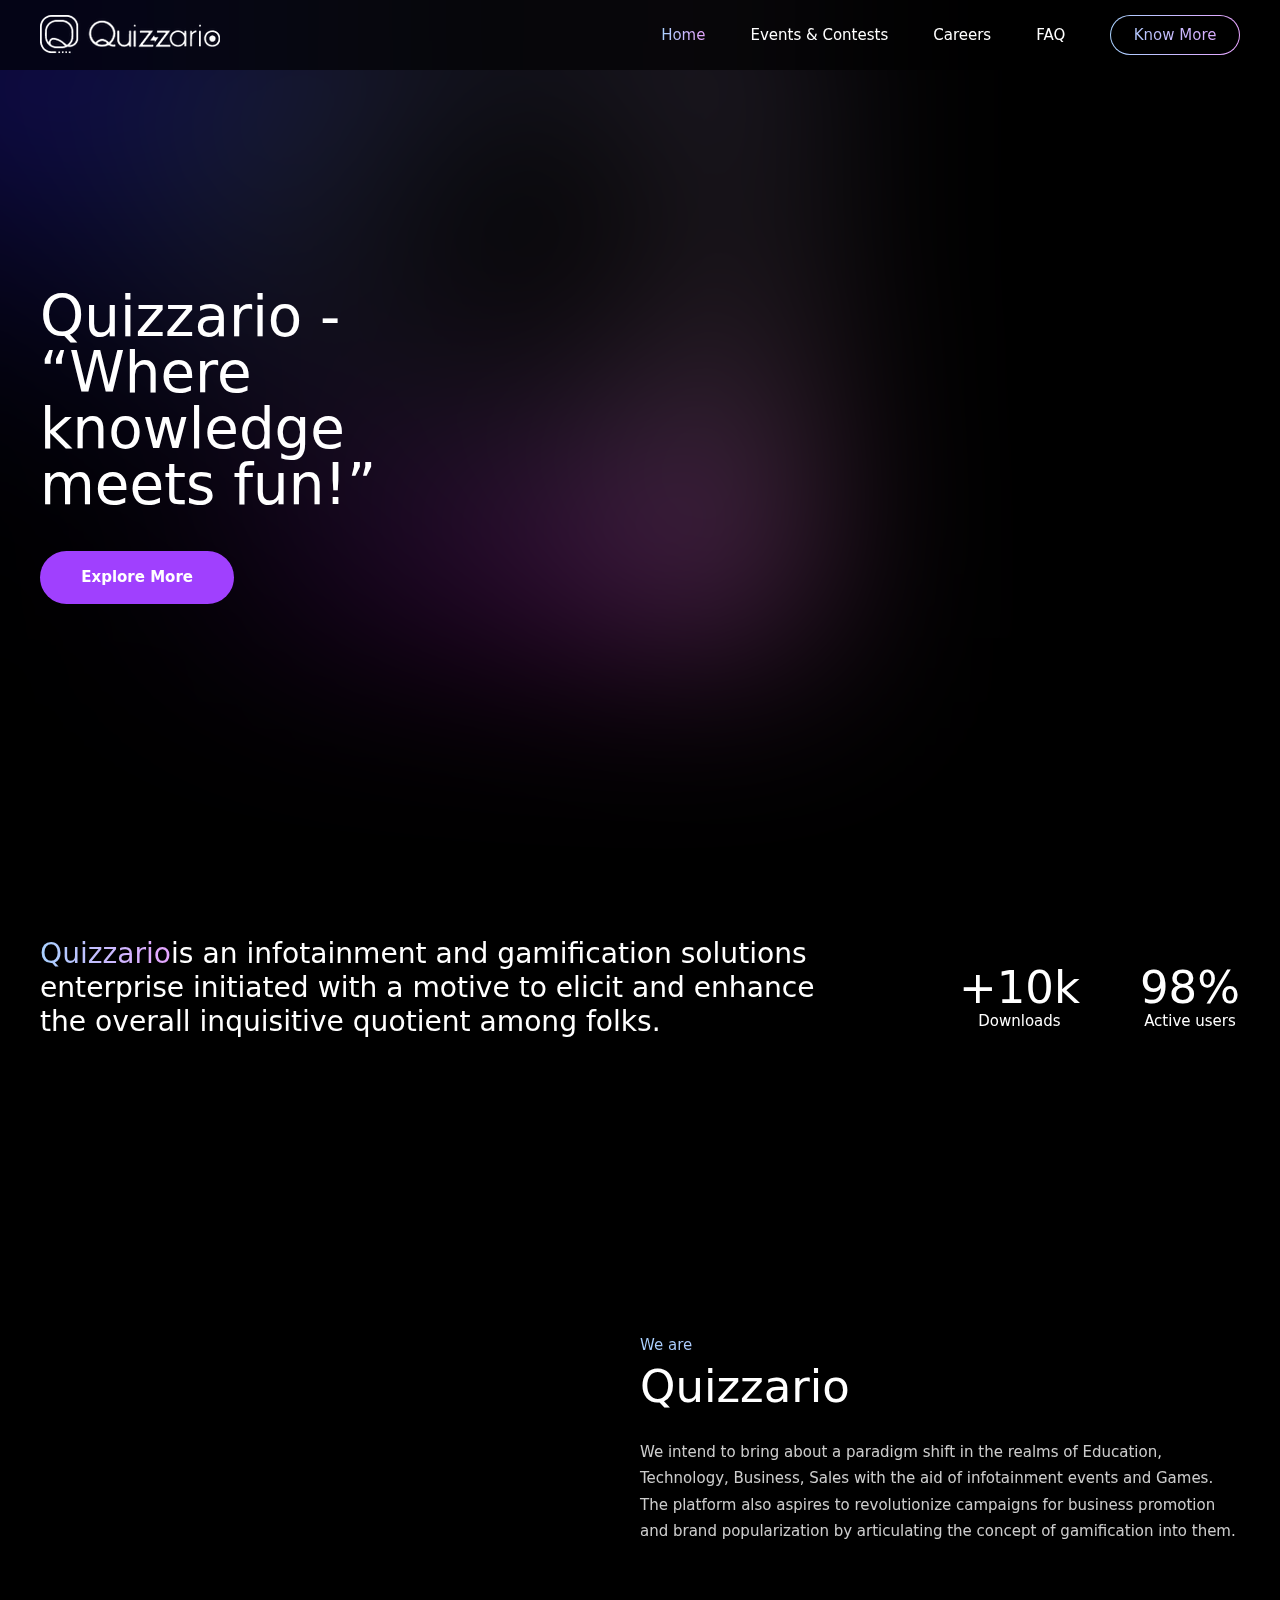
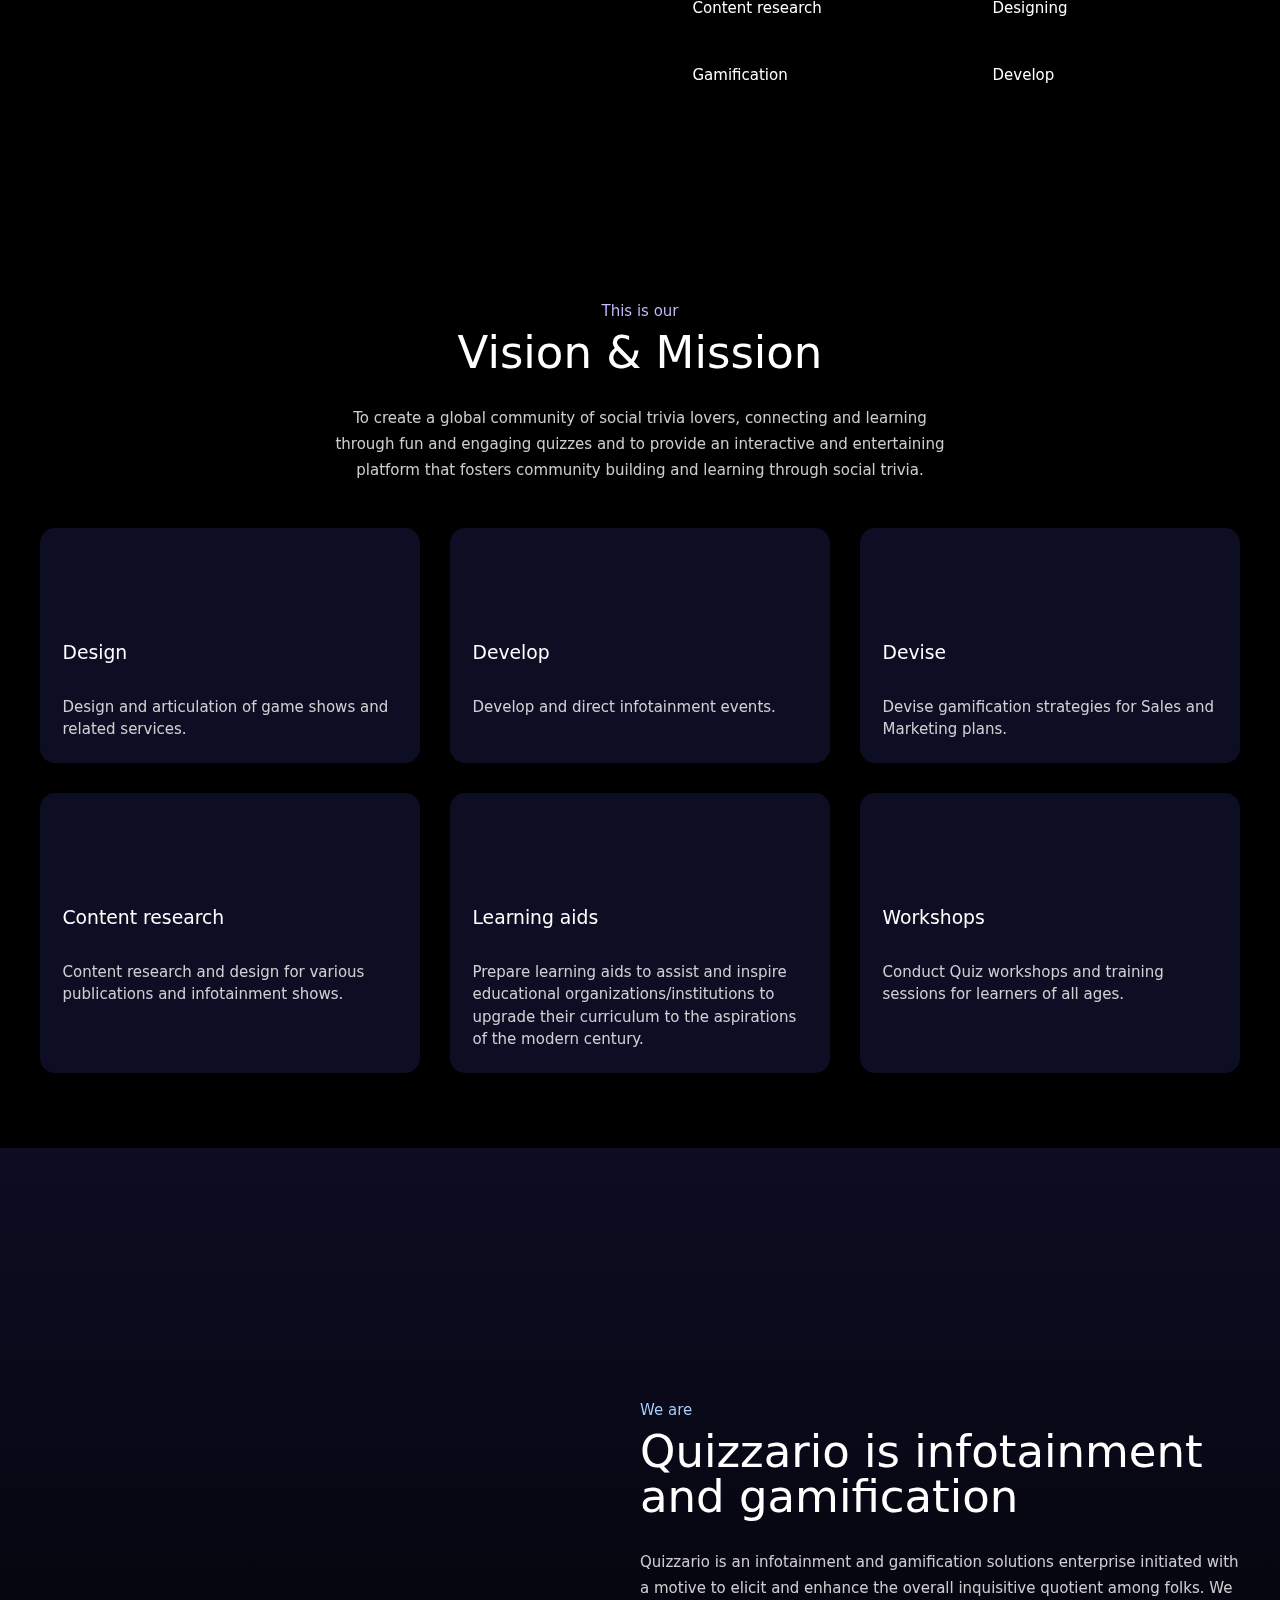
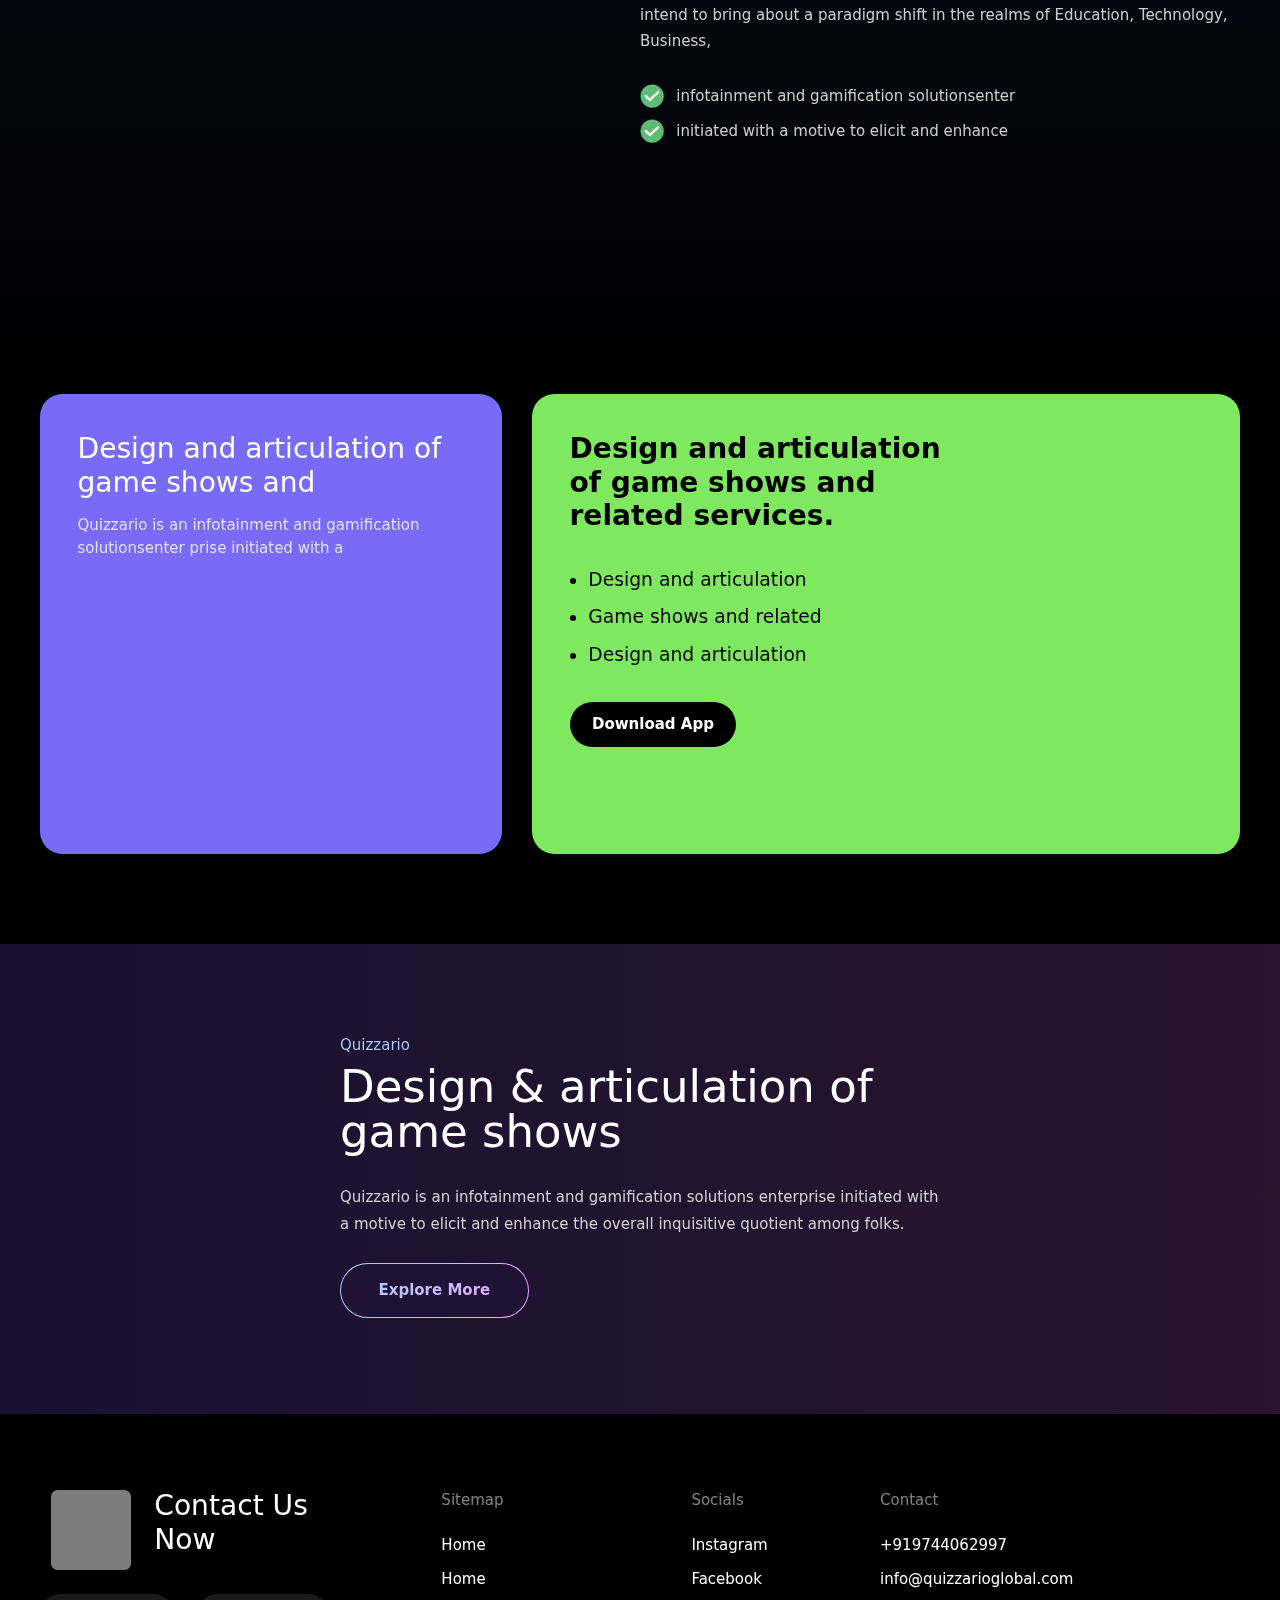
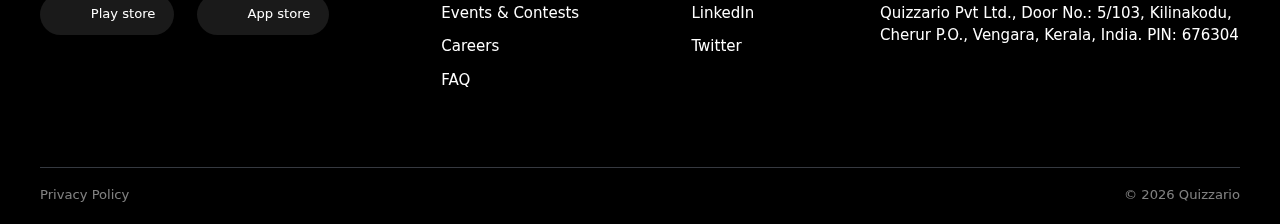
==== commit e50803c1: "Update from https://github.com/quizzario/quizzario-website/commit/b487cedb662b83d430a88a08edb6f80d57" ====
--- a/index.html
+++ b/index.html
@@ -1,6 +1,6 @@
-<!DOCTYPE html><html><head><meta charSet="utf-8"/><meta http-equiv="x-ua-compatible" content="ie=edge"/><meta name="viewport" content="width=device-width, initial-scale=1, shrink-to-fit=no"/><meta name="generator" content="Gatsby 5.10.0"/><style data-href="/styles.2ad35286689723e09829.css" data-identity="gatsby-global-css">/*
+<!DOCTYPE html><html><head><meta charSet="utf-8"/><meta http-equiv="x-ua-compatible" content="ie=edge"/><meta name="viewport" content="width=device-width, initial-scale=1, shrink-to-fit=no"/><meta name="generator" content="Gatsby 5.10.0"/><style data-href="/styles.b7b800837d18674d8376.css" data-identity="gatsby-global-css">/*
 ! tailwindcss v3.3.2 | MIT License | https://tailwindcss.com
-*/*,:after,:before{border:0 solid #e5e7eb;box-sizing:border-box}:after,:before{--tw-content:""}html{-webkit-text-size-adjust:100%;font-feature-settings:normal;font-family:ui-sans-serif,system-ui,-apple-system,BlinkMacSystemFont,Segoe UI,Roboto,Helvetica Neue,Arial,Noto Sans,sans-serif,Apple Color Emoji,Segoe UI Emoji,Segoe UI Symbol,Noto Color Emoji;font-variation-settings:normal;line-height:1.5;-moz-tab-size:4;-o-tab-size:4;tab-size:4}body{line-height:inherit;margin:0}hr{border-top-width:1px;color:inherit;height:0}abbr:where([title]){-webkit-text-decoration:underline dotted;text-decoration:underline dotted}h1,h2,h3,h4,h5,h6{font-size:inherit;font-weight:inherit}a{color:inherit;text-decoration:inherit}b,strong{font-weight:bolder}code,kbd,pre,samp{font-family:ui-monospace,SFMono-Regular,Menlo,Monaco,Consolas,Liberation Mono,Courier New,monospace;font-size:1em}small{font-size:80%}sub,sup{font-size:75%;line-height:0;position:relative;vertical-align:baseline}sub{bottom:-.25em}sup{top:-.5em}table{border-collapse:collapse;border-color:inherit;text-indent:0}button,input,optgroup,select,textarea{color:inherit;font-family:inherit;font-size:100%;font-weight:inherit;line-height:inherit;margin:0;padding:0}button,select{text-transform:none}[type=button],[type=reset],[type=submit],button{-webkit-appearance:button;background-color:transparent;background-image:none}:-moz-focusring{outline:auto}:-moz-ui-invalid{box-shadow:none}progress{vertical-align:baseline}::-webkit-inner-spin-button,::-webkit-outer-spin-button{height:auto}[type=search]{-webkit-appearance:textfield;outline-offset:-2px}::-webkit-search-decoration{-webkit-appearance:none}::-webkit-file-upload-button{-webkit-appearance:button;font:inherit}summary{display:list-item}blockquote,dd,dl,figure,h1,h2,h3,h4,h5,h6,hr,p,pre{margin:0}fieldset{margin:0}fieldset,legend{padding:0}menu,ol,ul{list-style:none;margin:0;padding:0}textarea{resize:vertical}input::-moz-placeholder,textarea::-moz-placeholder{color:#9ca3af;opacity:1}input::placeholder,textarea::placeholder{color:#9ca3af;opacity:1}[role=button],button{cursor:pointer}:disabled{cursor:default}audio,canvas,embed,iframe,img,object,svg,video{display:block;vertical-align:middle}img,video{height:auto;max-width:100%}[hidden]{display:none}*,:after,:before{--tw-border-spacing-x:0;--tw-border-spacing-y:0;--tw-translate-x:0;--tw-translate-y:0;--tw-rotate:0;--tw-skew-x:0;--tw-skew-y:0;--tw-scale-x:1;--tw-scale-y:1;--tw-pan-x: ;--tw-pan-y: ;--tw-pinch-zoom: ;--tw-scroll-snap-strictness:proximity;--tw-gradient-from-position: ;--tw-gradient-via-position: ;--tw-gradient-to-position: ;--tw-ordinal: ;--tw-slashed-zero: ;--tw-numeric-figure: ;--tw-numeric-spacing: ;--tw-numeric-fraction: ;--tw-ring-inset: ;--tw-ring-offset-width:0px;--tw-ring-offset-color:#fff;--tw-ring-color:rgba(59,130,246,.5);--tw-ring-offset-shadow:0 0 #0000;--tw-ring-shadow:0 0 #0000;--tw-shadow:0 0 #0000;--tw-shadow-colored:0 0 #0000;--tw-blur: ;--tw-brightness: ;--tw-contrast: ;--tw-grayscale: ;--tw-hue-rotate: ;--tw-invert: ;--tw-saturate: ;--tw-sepia: ;--tw-drop-shadow: ;--tw-backdrop-blur: ;--tw-backdrop-brightness: ;--tw-backdrop-contrast: ;--tw-backdrop-grayscale: ;--tw-backdrop-hue-rotate: ;--tw-backdrop-invert: ;--tw-backdrop-opacity: ;--tw-backdrop-saturate: ;--tw-backdrop-sepia: }::backdrop{--tw-border-spacing-x:0;--tw-border-spacing-y:0;--tw-translate-x:0;--tw-translate-y:0;--tw-rotate:0;--tw-skew-x:0;--tw-skew-y:0;--tw-scale-x:1;--tw-scale-y:1;--tw-pan-x: ;--tw-pan-y: ;--tw-pinch-zoom: ;--tw-scroll-snap-strictness:proximity;--tw-gradient-from-position: ;--tw-gradient-via-position: ;--tw-gradient-to-position: ;--tw-ordinal: ;--tw-slashed-zero: ;--tw-numeric-figure: ;--tw-numeric-spacing: ;--tw-numeric-fraction: ;--tw-ring-inset: ;--tw-ring-offset-width:0px;--tw-ring-offset-color:#fff;--tw-ring-color:rgba(59,130,246,.5);--tw-ring-offset-shadow:0 0 #0000;--tw-ring-shadow:0 0 #0000;--tw-shadow:0 0 #0000;--tw-shadow-colored:0 0 #0000;--tw-blur: ;--tw-brightness: ;--tw-contrast: ;--tw-grayscale: ;--tw-hue-rotate: ;--tw-invert: ;--tw-saturate: ;--tw-sepia: ;--tw-drop-shadow: ;--tw-backdrop-blur: ;--tw-backdrop-brightness: ;--tw-backdrop-contrast: ;--tw-backdrop-grayscale: ;--tw-backdrop-hue-rotate: ;--tw-backdrop-invert: ;--tw-backdrop-opacity: ;--tw-backdrop-saturate: ;--tw-backdrop-sepia: }.pointer-events-none{pointer-events:none}.invisible{visibility:hidden}.fixed{position:fixed}.absolute{position:absolute}.relative{position:relative}.inset-0{inset:0}.inset-\[1px\]{inset:1px}.inset-x-0{left:0;right:0}.-right-28{right:-7rem}.bottom-0{bottom:0}.bottom-10{bottom:2.5rem}.right-0{right:0}.top-0{top:0}.-z-10{z-index:-10}.-z-20{z-index:-20}.z-10{z-index:10}.z-20{z-index:20}.z-40{z-index:40}.z-50{z-index:50}.order-first{order:-9999}.col-span-2{grid-column:span 2/span 2}.col-span-3{grid-column:span 3/span 3}.col-span-4{grid-column:span 4/span 4}.mx-12{margin-left:3rem;margin-right:3rem}.mx-auto{margin-left:auto;margin-right:auto}.my-12{margin-bottom:3rem;margin-top:3rem}.my-4{margin-bottom:1rem;margin-top:1rem}.my-9{margin-bottom:2.25rem;margin-top:2.25rem}.-mb-10{margin-bottom:-2.5rem}.-mt-10{margin-top:-2.5rem}.-mt-14{margin-top:-3.5rem}.-mt-4{margin-top:-1rem}.-mt-5{margin-top:-1.25rem}.mb-12{margin-bottom:3rem}.mb-2{margin-bottom:.5rem}.mb-4{margin-bottom:1rem}.mb-6{margin-bottom:1.5rem}.mb-8{margin-bottom:2rem}.ml-4{margin-left:1rem}.ml-5{margin-left:1.25rem}.mr-3{margin-right:.75rem}.mt-12{margin-top:3rem}.mt-2{margin-top:.5rem}.mt-20{margin-top:5rem}.mt-3{margin-top:.75rem}.mt-5{margin-top:1.25rem}.mt-6{margin-top:1.5rem}.mt-8{margin-top:2rem}.block{display:block}.inline-block{display:inline-block}.flex{display:flex}.grid{display:grid}.hidden{display:none}.h-1\/2{height:50%}.h-\[460px\]{height:460px}.h-full{height:100%}.min-h-\[460px\]{min-height:460px}.w-1\/2{width:50%}.w-10{width:2.5rem}.w-7{width:1.75rem}.w-72{width:18rem}.w-96{width:24rem}.w-\[300px\]{width:300px}.w-\[350px\]{width:350px}.w-full{width:100%}.min-w-fit{min-width:-moz-fit-content;min-width:fit-content}.max-w-2xl{max-width:42rem}.max-w-7xl{max-width:80rem}.max-w-full{max-width:100%}.max-w-lg{max-width:32rem}.max-w-md{max-width:28rem}.max-w-sm{max-width:24rem}.flex-shrink-0{flex-shrink:0}.-translate-y-1{--tw-translate-y:-0.25rem}.-translate-y-1,.translate-x-3{transform:translate(var(--tw-translate-x),var(--tw-translate-y)) rotate(var(--tw-rotate)) skewX(var(--tw-skew-x)) skewY(var(--tw-skew-y)) scaleX(var(--tw-scale-x)) scaleY(var(--tw-scale-y))}.translate-x-3{--tw-translate-x:0.75rem}.translate-y-0{--tw-translate-y:0px}.translate-y-0,.translate-y-7{transform:translate(var(--tw-translate-x),var(--tw-translate-y)) rotate(var(--tw-rotate)) skewX(var(--tw-skew-x)) skewY(var(--tw-skew-y)) scaleX(var(--tw-scale-x)) scaleY(var(--tw-scale-y))}.translate-y-7{--tw-translate-y:1.75rem}.scale-125{--tw-scale-x:1.25;--tw-scale-y:1.25}.scale-125,.scale-150{transform:translate(var(--tw-translate-x),var(--tw-translate-y)) rotate(var(--tw-rotate)) skewX(var(--tw-skew-x)) skewY(var(--tw-skew-y)) scaleX(var(--tw-scale-x)) scaleY(var(--tw-scale-y))}.scale-150{--tw-scale-x:1.5;--tw-scale-y:1.5}.list-disc{list-style-type:disc}.grid-cols-1{grid-template-columns:repeat(1,minmax(0,1fr))}.grid-cols-2{grid-template-columns:repeat(2,minmax(0,1fr))}.grid-cols-5{grid-template-columns:repeat(5,minmax(0,1fr))}.grid-cols-8{grid-template-columns:repeat(8,minmax(0,1fr))}.flex-col{flex-direction:column}.items-center{align-items:center}.justify-center{justify-content:center}.justify-between{justify-content:space-between}.gap-12{gap:3rem}.gap-3{gap:.75rem}.gap-8{gap:2rem}.space-x-12>:not([hidden])~:not([hidden]){--tw-space-x-reverse:0;margin-left:calc(3rem*(1 - var(--tw-space-x-reverse)));margin-right:calc(3rem*var(--tw-space-x-reverse))}.space-x-16>:not([hidden])~:not([hidden]){--tw-space-x-reverse:0;margin-left:calc(4rem*(1 - var(--tw-space-x-reverse)));margin-right:calc(4rem*var(--tw-space-x-reverse))}.space-x-4>:not([hidden])~:not([hidden]){--tw-space-x-reverse:0;margin-left:calc(1rem*(1 - var(--tw-space-x-reverse)));margin-right:calc(1rem*var(--tw-space-x-reverse))}.space-x-6>:not([hidden])~:not([hidden]){--tw-space-x-reverse:0;margin-left:calc(1.5rem*(1 - var(--tw-space-x-reverse)));margin-right:calc(1.5rem*var(--tw-space-x-reverse))}.space-x-8>:not([hidden])~:not([hidden]){--tw-space-x-reverse:0;margin-left:calc(2rem*(1 - var(--tw-space-x-reverse)));margin-right:calc(2rem*var(--tw-space-x-reverse))}.space-y-10>:not([hidden])~:not([hidden]){--tw-space-y-reverse:0;margin-bottom:calc(2.5rem*var(--tw-space-y-reverse));margin-top:calc(2.5rem*(1 - var(--tw-space-y-reverse)))}.space-y-3>:not([hidden])~:not([hidden]){--tw-space-y-reverse:0;margin-bottom:calc(.75rem*var(--tw-space-y-reverse));margin-top:calc(.75rem*(1 - var(--tw-space-y-reverse)))}.space-y-4>:not([hidden])~:not([hidden]){--tw-space-y-reverse:0;margin-bottom:calc(1rem*var(--tw-space-y-reverse));margin-top:calc(1rem*(1 - var(--tw-space-y-reverse)))}.overflow-hidden{overflow:hidden}.overflow-x-scroll{overflow-x:scroll}.whitespace-nowrap{white-space:nowrap}.rounded-2xl{border-radius:1rem}.rounded-3xl{border-radius:1.5rem}.rounded-full{border-radius:9999px}.rounded-lg{border-radius:.5rem}.rounded-xl{border-radius:.75rem}.border{border-width:1px}.border-t{border-top-width:1px}.border-gray-500{--tw-border-opacity:1;border-color:rgb(107 114 128/var(--tw-border-opacity))}.border-transparent{border-color:transparent}.bg-black{--tw-bg-opacity:1;background-color:rgb(0 0 0/var(--tw-bg-opacity))}.bg-brand-four{--tw-bg-opacity:1;background-color:rgb(13 13 35/var(--tw-bg-opacity))}.bg-brand-one{--tw-bg-opacity:1;background-color:rgb(160 64 254/var(--tw-bg-opacity))}.bg-brand-six{--tw-bg-opacity:1;background-color:rgb(32 18 53/var(--tw-bg-opacity))}.bg-brand-three{--tw-bg-opacity:1;background-color:rgb(126 233 94/var(--tw-bg-opacity))}.bg-brand-two{--tw-bg-opacity:1;background-color:rgb(119 107 248/var(--tw-bg-opacity))}.bg-white{--tw-bg-opacity:1;background-color:rgb(255 255 255/var(--tw-bg-opacity))}.bg-opacity-10{--tw-bg-opacity:0.1}.bg-opacity-60{--tw-bg-opacity:0.6}.bg-gradient-to-b{background-image:linear-gradient(to bottom,var(--tw-gradient-stops))}.bg-gradient-to-br{background-image:linear-gradient(to bottom right,var(--tw-gradient-stops))}.bg-gradient-to-r{background-image:linear-gradient(to right,var(--tw-gradient-stops))}.from-brand-eight{--tw-gradient-from:#7b55f7 var(--tw-gradient-from-position);--tw-gradient-to:rgba(123,85,247,0) var(--tw-gradient-to-position);--tw-gradient-stops:var(--tw-gradient-from),var(--tw-gradient-to)}.from-brand-four{--tw-gradient-from:#0d0d23 var(--tw-gradient-from-position);--tw-gradient-to:rgba(13,13,35,0) var(--tw-gradient-to-position);--tw-gradient-stops:var(--tw-gradient-from),var(--tw-gradient-to)}.from-brand-nine{--tw-gradient-from:#a9d1ff var(--tw-gradient-from-position);--tw-gradient-to:rgba(169,209,255,0) var(--tw-gradient-to-position);--tw-gradient-stops:var(--tw-gradient-from),var(--tw-gradient-to)}.from-brand-seven{--tw-gradient-from:#cc6ade var(--tw-gradient-from-position);--tw-gradient-to:rgba(204,106,222,0) var(--tw-gradient-to-position);--tw-gradient-stops:var(--tw-gradient-from),var(--tw-gradient-to)}.to-brand-eight{--tw-gradient-to:#7b55f7 var(--tw-gradient-to-position)}.to-brand-seven{--tw-gradient-to:#cc6ade var(--tw-gradient-to-position)}.to-brand-ten{--tw-gradient-to:#e7a5ff var(--tw-gradient-to-position)}.to-transparent{--tw-gradient-to:transparent var(--tw-gradient-to-position)}.bg-clip-text{-webkit-background-clip:text;background-clip:text}.p-10{padding:2.5rem}.p-6{padding:1.5rem}.p-\[1px\]{padding:1px}.px-10{padding-left:2.5rem;padding-right:2.5rem}.px-11{padding-left:2.75rem;padding-right:2.75rem}.px-3{padding-left:.75rem;padding-right:.75rem}.px-5{padding-left:1.25rem;padding-right:1.25rem}.px-6{padding-left:1.5rem;padding-right:1.5rem}.py-10{padding-bottom:2.5rem;padding-top:2.5rem}.py-12{padding-bottom:3rem;padding-top:3rem}.py-14{padding-bottom:3.5rem;padding-top:3.5rem}.py-16{padding-bottom:4rem;padding-top:4rem}.py-2{padding-bottom:.5rem;padding-top:.5rem}.py-20{padding-bottom:5rem;padding-top:5rem}.py-24{padding-bottom:6rem;padding-top:6rem}.py-3{padding-bottom:.75rem;padding-top:.75rem}.py-4{padding-bottom:1rem;padding-top:1rem}.py-5{padding-bottom:1.25rem;padding-top:1.25rem}.pb-24{padding-bottom:6rem}.pt-16{padding-top:4rem}.pt-24{padding-top:6rem}.text-center{text-align:center}.text-2xl{font-size:1.5rem;line-height:2rem}.text-3xl{font-size:1.875rem;line-height:2.25rem}.text-4xl{font-size:2.25rem;line-height:2.5rem}.text-5xl{font-size:3rem;line-height:1}.text-lg{font-size:1.125rem;line-height:1.75rem}.text-sm{font-size:.875rem;line-height:1.25rem}.text-xl{font-size:1.25rem;line-height:1.75rem}.font-bold{font-weight:700}.font-light{font-weight:300}.font-semibold{font-weight:600}.leading-7{line-height:1.75rem}.leading-tight{line-height:1.25}.text-black{--tw-text-opacity:1;color:rgb(0 0 0/var(--tw-text-opacity))}.text-transparent{color:transparent}.text-white{--tw-text-opacity:1;color:rgb(255 255 255/var(--tw-text-opacity))}.opacity-0{opacity:0}.opacity-100{opacity:1}.opacity-20{opacity:.2}.opacity-30{opacity:.3}.opacity-50{opacity:.5}.opacity-80{opacity:.8}.blur-3xl{--tw-blur:blur(64px)}.blur-3xl,.blur-xl{filter:var(--tw-blur) var(--tw-brightness) var(--tw-contrast) var(--tw-grayscale) var(--tw-hue-rotate) var(--tw-invert) var(--tw-saturate) var(--tw-sepia) var(--tw-drop-shadow)}.blur-xl{--tw-blur:blur(24px)}.backdrop-blur-3xl{--tw-backdrop-blur:blur(64px);-webkit-backdrop-filter:var(--tw-backdrop-blur) var(--tw-backdrop-brightness) var(--tw-backdrop-contrast) var(--tw-backdrop-grayscale) var(--tw-backdrop-hue-rotate) var(--tw-backdrop-invert) var(--tw-backdrop-opacity) var(--tw-backdrop-saturate) var(--tw-backdrop-sepia);backdrop-filter:var(--tw-backdrop-blur) var(--tw-backdrop-brightness) var(--tw-backdrop-contrast) var(--tw-backdrop-grayscale) var(--tw-backdrop-hue-rotate) var(--tw-backdrop-invert) var(--tw-backdrop-opacity) var(--tw-backdrop-saturate) var(--tw-backdrop-sepia)}.transition{transition-duration:.15s;transition-property:color,background-color,border-color,text-decoration-color,fill,stroke,opacity,box-shadow,transform,filter,-webkit-backdrop-filter;transition-property:color,background-color,border-color,text-decoration-color,fill,stroke,opacity,box-shadow,transform,filter,backdrop-filter;transition-property:color,background-color,border-color,text-decoration-color,fill,stroke,opacity,box-shadow,transform,filter,backdrop-filter,-webkit-backdrop-filter;transition-timing-function:cubic-bezier(.4,0,.2,1)}.transition-all{transition-duration:.15s;transition-property:all;transition-timing-function:cubic-bezier(.4,0,.2,1)}.transition-opacity{transition-duration:.15s;transition-property:opacity;transition-timing-function:cubic-bezier(.4,0,.2,1)}.transition-transform{transition-duration:.15s;transition-property:transform;transition-timing-function:cubic-bezier(.4,0,.2,1)}.duration-200{transition-duration:.2s}.ease-in{transition-timing-function:cubic-bezier(.4,0,1,1)}*{outline:none!important}html{background:#000;color:#fff;font-size:15px}.absolute{position:absolute!important}.fixed{position:fixed!important}.group:hover .group-hover\:opacity-100{opacity:1}.group:hover .group-hover\:opacity-30{opacity:.3}@media (min-width:640px){.sm\:left-0{left:0}.sm\:right-0{right:0}.sm\:order-none{order:0}.sm\:mb-12{margin-bottom:3rem}.sm\:mb-16{margin-bottom:4rem}.sm\:mt-0{margin-top:0}.sm\:block{display:block}.sm\:grid{display:grid}.sm\:h-full{height:100%}.sm\:w-auto{width:auto}.sm\:grid-cols-2{grid-template-columns:repeat(2,minmax(0,1fr))}.sm\:items-center{align-items:center}.sm\:justify-start{justify-content:flex-start}.sm\:space-y-0>:not([hidden])~:not([hidden]){--tw-space-y-reverse:0;margin-bottom:calc(0px*var(--tw-space-y-reverse));margin-top:calc(0px*(1 - var(--tw-space-y-reverse)))}.sm\:overflow-x-hidden{overflow-x:hidden}.sm\:px-0{padding-left:0;padding-right:0}.sm\:py-12{padding-bottom:3rem;padding-top:3rem}.sm\:py-20{padding-bottom:5rem;padding-top:5rem}.sm\:py-24{padding-bottom:6rem;padding-top:6rem}.sm\:pt-0{padding-top:0}.sm\:text-left{text-align:left}.sm\:text-start{text-align:start}.sm\:text-5xl{font-size:3rem;line-height:1}.sm\:opacity-0{opacity:0}.sm\:opacity-100{opacity:1}.sm\:blur-none{--tw-blur:blur(0);filter:var(--tw-blur) var(--tw-brightness) var(--tw-contrast) var(--tw-grayscale) var(--tw-hue-rotate) var(--tw-invert) var(--tw-saturate) var(--tw-sepia) var(--tw-drop-shadow)}}@media (min-width:768px){.md\:my-32{margin-bottom:8rem;margin-top:8rem}.md\:mt-0{margin-top:0}.md\:block{display:block}.md\:flex{display:flex}.md\:max-w-none{max-width:none}.md\:grid-cols-3{grid-template-columns:repeat(3,minmax(0,1fr))}.md\:flex-row{flex-direction:row}.md\:items-start{align-items:flex-start}.md\:space-x-28>:not([hidden])~:not([hidden]){--tw-space-x-reverse:0;margin-left:calc(7rem*(1 - var(--tw-space-x-reverse)));margin-right:calc(7rem*var(--tw-space-x-reverse))}.md\:py-28{padding-bottom:7rem;padding-top:7rem}.md\:text-left{text-align:left}.md\:text-3xl{font-size:1.875rem;line-height:2.25rem}.md\:text-6xl{font-size:3.75rem;line-height:1}}@media (min-width:1024px){.lg\:flex{display:flex}.lg\:hidden{display:none}.lg\:grid-cols-4{grid-template-columns:repeat(4,minmax(0,1fr))}.lg\:space-x-12>:not([hidden])~:not([hidden]){--tw-space-x-reverse:0;margin-left:calc(3rem*(1 - var(--tw-space-x-reverse)));margin-right:calc(3rem*var(--tw-space-x-reverse))}.lg\:px-0{padding-left:0;padding-right:0}}</style><style>.gatsby-image-wrapper{position:relative;overflow:hidden}.gatsby-image-wrapper picture.object-fit-polyfill{position:static!important}.gatsby-image-wrapper img{bottom:0;height:100%;left:0;margin:0;max-width:none;padding:0;position:absolute;right:0;top:0;width:100%;object-fit:cover}.gatsby-image-wrapper [data-main-image]{opacity:0;transform:translateZ(0);transition:opacity .25s linear;will-change:opacity}.gatsby-image-wrapper-constrained{display:inline-block;vertical-align:top}</style><noscript><style>.gatsby-image-wrapper noscript [data-main-image]{opacity:1!important}.gatsby-image-wrapper [data-placeholder-image]{opacity:0!important}</style></noscript><script type="module">const e="undefined"!=typeof HTMLImageElement&&"loading"in HTMLImageElement.prototype;e&&document.body.addEventListener("load",(function(e){const t=e.target;if(void 0===t.dataset.mainImage)return;if(void 0===t.dataset.gatsbyImageSsr)return;let a=null,n=t;for(;null===a&&n;)void 0!==n.parentNode.dataset.gatsbyImageWrapper&&(a=n.parentNode),n=n.parentNode;const o=a.querySelector("[data-placeholder-image]"),r=new Image;r.src=t.currentSrc,r.decode().catch((()=>{})).then((()=>{t.style.opacity=1,o&&(o.style.opacity=0,o.style.transition="opacity 500ms linear")}))}),!0);</script><link rel="preconnect" href="https://www.googletagmanager.com"/><link rel="dns-prefetch" href="https://www.googletagmanager.com"/><link rel="sitemap" type="application/xml" href="/sitemap-index.xml"/><link rel="icon" href="/favicon-32x32.png?v=4fd3e2c4debd750bfbba159dd2bc89d6" type="image/png"/><link rel="manifest" href="/manifest.webmanifest" crossorigin="anonymous"/><link rel="apple-touch-icon" sizes="48x48" href="/icons/icon-48x48.png?v=4fd3e2c4debd750bfbba159dd2bc89d6"/><link rel="apple-touch-icon" sizes="72x72" href="/icons/icon-72x72.png?v=4fd3e2c4debd750bfbba159dd2bc89d6"/><link rel="apple-touch-icon" sizes="96x96" href="/icons/icon-96x96.png?v=4fd3e2c4debd750bfbba159dd2bc89d6"/><link rel="apple-touch-icon" sizes="144x144" href="/icons/icon-144x144.png?v=4fd3e2c4debd750bfbba159dd2bc89d6"/><link rel="apple-touch-icon" sizes="192x192" href="/icons/icon-192x192.png?v=4fd3e2c4debd750bfbba159dd2bc89d6"/><link rel="apple-touch-icon" sizes="256x256" href="/icons/icon-256x256.png?v=4fd3e2c4debd750bfbba159dd2bc89d6"/><link rel="apple-touch-icon" sizes="384x384" href="/icons/icon-384x384.png?v=4fd3e2c4debd750bfbba159dd2bc89d6"/><link rel="apple-touch-icon" sizes="512x512" href="/icons/icon-512x512.png?v=4fd3e2c4debd750bfbba159dd2bc89d6"/></head><body><div id="___gatsby"><div style="outline:none" tabindex="-1" id="gatsby-focus-wrapper"><div class="duration-200 ease-in opacity-0 pointer-events-none fixed inset-0 z-50 flex items-center justify-center transition-opacity"><div class="fixed inset-0 opacity-80 bg-black"></div><div class="duration-200 ease-in -translate-y-1 flex-col flex items-center min-w-fit transition-transform border border-transparent bg-brand-four rounded-lg"><div class="flex space-x-8 items-center mx-12 my-12"><div data-gatsby-image-wrapper="" class="gatsby-image-wrapper gatsby-image-wrapper-constrained rounded-lg border border-transparent"><div style="max-width:150px;display:block"><img alt="" role="presentation" aria-hidden="true" src="data:image/svg+xml;charset=utf-8,%3Csvg%20height=&#x27;150&#x27;%20width=&#x27;150&#x27;%20xmlns=&#x27;http://www.w3.org/2000/svg&#x27;%20version=&#x27;1.1&#x27;%3E%3C/svg%3E" style="max-width:100%;display:block;position:static"/></div><div aria-hidden="true" data-placeholder-image="" style="opacity:1;transition:opacity 500ms linear"></div><picture><source type="image/webp" data-srcset="/static/48c6ed8d8b8a369c1321e85f0196dc40/0852d/download-app-qr-code.webp 38w,/static/48c6ed8d8b8a369c1321e85f0196dc40/18188/download-app-qr-code.webp 75w,/static/48c6ed8d8b8a369c1321e85f0196dc40/c65bc/download-app-qr-code.webp 150w,/static/48c6ed8d8b8a369c1321e85f0196dc40/078c3/download-app-qr-code.webp 300w" sizes="(min-width: 150px) 150px, 100vw"/><img data-gatsby-image-ssr="" data-main-image="" style="opacity:0" sizes="(min-width: 150px) 150px, 100vw" decoding="async" loading="lazy" data-src="/static/48c6ed8d8b8a369c1321e85f0196dc40/de3a1/download-app-qr-code.png" data-srcset="/static/48c6ed8d8b8a369c1321e85f0196dc40/f2a56/download-app-qr-code.png 38w,/static/48c6ed8d8b8a369c1321e85f0196dc40/7458e/download-app-qr-code.png 75w,/static/48c6ed8d8b8a369c1321e85f0196dc40/de3a1/download-app-qr-code.png 150w,/static/48c6ed8d8b8a369c1321e85f0196dc40/30cdc/download-app-qr-code.png 300w" alt="download-app"/></picture><noscript><picture><source type="image/webp" srcSet="/static/48c6ed8d8b8a369c1321e85f0196dc40/0852d/download-app-qr-code.webp 38w,/static/48c6ed8d8b8a369c1321e85f0196dc40/18188/download-app-qr-code.webp 75w,/static/48c6ed8d8b8a369c1321e85f0196dc40/c65bc/download-app-qr-code.webp 150w,/static/48c6ed8d8b8a369c1321e85f0196dc40/078c3/download-app-qr-code.webp 300w" sizes="(min-width: 150px) 150px, 100vw"/><img data-gatsby-image-ssr="" data-main-image="" style="opacity:0" sizes="(min-width: 150px) 150px, 100vw" decoding="async" loading="lazy" src="/static/48c6ed8d8b8a369c1321e85f0196dc40/de3a1/download-app-qr-code.png" srcSet="/static/48c6ed8d8b8a369c1321e85f0196dc40/f2a56/download-app-qr-code.png 38w,/static/48c6ed8d8b8a369c1321e85f0196dc40/7458e/download-app-qr-code.png 75w,/static/48c6ed8d8b8a369c1321e85f0196dc40/de3a1/download-app-qr-code.png 150w,/static/48c6ed8d8b8a369c1321e85f0196dc40/30cdc/download-app-qr-code.png 300w" alt="download-app"/></picture></noscript><script type="module">const t="undefined"!=typeof HTMLImageElement&&"loading"in HTMLImageElement.prototype;if(t){const t=document.querySelectorAll("img[data-main-image]");for(let e of t){e.dataset.src&&(e.setAttribute("src",e.dataset.src),e.removeAttribute("data-src")),e.dataset.srcset&&(e.setAttribute("srcset",e.dataset.srcset),e.removeAttribute("data-srcset"));const t=e.parentNode.querySelectorAll("source[data-srcset]");for(let e of t)e.setAttribute("srcset",e.dataset.srcset),e.removeAttribute("data-srcset");e.complete&&(e.style.opacity=1,e.parentNode.parentNode.querySelector("[data-placeholder-image]").style.opacity=0)}}</script></div><div class="space-y-4"><div class="text-2xl">Scan QR code<br/>To Download the App</div><div class="flex items-center space-x-6"><a aria-current="page" class="flex items-center space-x-4 px-5 py-3 bg-white bg-opacity-10 rounded-full text-sm" href="/"><div data-gatsby-image-wrapper="" class="gatsby-image-wrapper gatsby-image-wrapper-constrained"><div style="max-width:17px;display:block"><img alt="" role="presentation" aria-hidden="true" src="data:image/svg+xml;charset=utf-8,%3Csvg%20height=&#x27;19&#x27;%20width=&#x27;17&#x27;%20xmlns=&#x27;http://www.w3.org/2000/svg&#x27;%20version=&#x27;1.1&#x27;%3E%3C/svg%3E" style="max-width:100%;display:block;position:static"/></div><div aria-hidden="true" data-placeholder-image="" style="opacity:1;transition:opacity 500ms linear"></div><picture><source type="image/webp" data-srcset="/static/f32a7ae87423b77fb72165419460c783/13d0a/app-store.webp 4w,/static/f32a7ae87423b77fb72165419460c783/9c788/app-store.webp 9w,/static/f32a7ae87423b77fb72165419460c783/161ec/app-store.webp 17w" sizes="(min-width: 17px) 17px, 100vw"/><img data-gatsby-image-ssr="" data-main-image="" style="opacity:0" sizes="(min-width: 17px) 17px, 100vw" decoding="async" loading="lazy" data-src="/static/f32a7ae87423b77fb72165419460c783/27d08/app-store.png" data-srcset="/static/f32a7ae87423b77fb72165419460c783/4fc9f/app-store.png 4w,/static/f32a7ae87423b77fb72165419460c783/641ac/app-store.png 9w,/static/f32a7ae87423b77fb72165419460c783/27d08/app-store.png 17w" alt=""/></picture><noscript><picture><source type="image/webp" srcSet="/static/f32a7ae87423b77fb72165419460c783/13d0a/app-store.webp 4w,/static/f32a7ae87423b77fb72165419460c783/9c788/app-store.webp 9w,/static/f32a7ae87423b77fb72165419460c783/161ec/app-store.webp 17w" sizes="(min-width: 17px) 17px, 100vw"/><img data-gatsby-image-ssr="" data-main-image="" style="opacity:0" sizes="(min-width: 17px) 17px, 100vw" decoding="async" loading="lazy" src="/static/f32a7ae87423b77fb72165419460c783/27d08/app-store.png" srcSet="/static/f32a7ae87423b77fb72165419460c783/4fc9f/app-store.png 4w,/static/f32a7ae87423b77fb72165419460c783/641ac/app-store.png 9w,/static/f32a7ae87423b77fb72165419460c783/27d08/app-store.png 17w" alt=""/></picture></noscript><script type="module">const t="undefined"!=typeof HTMLImageElement&&"loading"in HTMLImageElement.prototype;if(t){const t=document.querySelectorAll("img[data-main-image]");for(let e of t){e.dataset.src&&(e.setAttribute("src",e.dataset.src),e.removeAttribute("data-src")),e.dataset.srcset&&(e.setAttribute("srcset",e.dataset.srcset),e.removeAttribute("data-srcset"));const t=e.parentNode.querySelectorAll("source[data-srcset]");for(let e of t)e.setAttribute("srcset",e.dataset.srcset),e.removeAttribute("data-srcset");e.complete&&(e.style.opacity=1,e.parentNode.parentNode.querySelector("[data-placeholder-image]").style.opacity=0)}}</script></div><span>Play store</span></a><a aria-current="page" class="flex items-center space-x-4 px-5 py-3 bg-white bg-opacity-10 rounded-full text-sm" href="/"><div data-gatsby-image-wrapper="" class="gatsby-image-wrapper gatsby-image-wrapper-constrained"><div style="max-width:17px;display:block"><img alt="" role="presentation" aria-hidden="true" src="data:image/svg+xml;charset=utf-8,%3Csvg%20height=&#x27;19&#x27;%20width=&#x27;17&#x27;%20xmlns=&#x27;http://www.w3.org/2000/svg&#x27;%20version=&#x27;1.1&#x27;%3E%3C/svg%3E" style="max-width:100%;display:block;position:static"/></div><div aria-hidden="true" data-placeholder-image="" style="opacity:1;transition:opacity 500ms linear"></div><picture><source type="image/webp" data-srcset="/static/cbc38211d90752c942508026f6c23957/c3fea/google-play.webp 4w,/static/cbc38211d90752c942508026f6c23957/9c788/google-play.webp 9w,/static/cbc38211d90752c942508026f6c23957/161ec/google-play.webp 17w" sizes="(min-width: 17px) 17px, 100vw"/><img data-gatsby-image-ssr="" data-main-image="" style="opacity:0" sizes="(min-width: 17px) 17px, 100vw" decoding="async" loading="lazy" data-src="/static/cbc38211d90752c942508026f6c23957/27d08/google-play.png" data-srcset="/static/cbc38211d90752c942508026f6c23957/f8bd3/google-play.png 4w,/static/cbc38211d90752c942508026f6c23957/641ac/google-play.png 9w,/static/cbc38211d90752c942508026f6c23957/27d08/google-play.png 17w" alt=""/></picture><noscript><picture><source type="image/webp" srcSet="/static/cbc38211d90752c942508026f6c23957/c3fea/google-play.webp 4w,/static/cbc38211d90752c942508026f6c23957/9c788/google-play.webp 9w,/static/cbc38211d90752c942508026f6c23957/161ec/google-play.webp 17w" sizes="(min-width: 17px) 17px, 100vw"/><img data-gatsby-image-ssr="" data-main-image="" style="opacity:0" sizes="(min-width: 17px) 17px, 100vw" decoding="async" loading="lazy" src="/static/cbc38211d90752c942508026f6c23957/27d08/google-play.png" srcSet="/static/cbc38211d90752c942508026f6c23957/f8bd3/google-play.png 4w,/static/cbc38211d90752c942508026f6c23957/641ac/google-play.png 9w,/static/cbc38211d90752c942508026f6c23957/27d08/google-play.png 17w" alt=""/></picture></noscript><script type="module">const t="undefined"!=typeof HTMLImageElement&&"loading"in HTMLImageElement.prototype;if(t){const t=document.querySelectorAll("img[data-main-image]");for(let e of t){e.dataset.src&&(e.setAttribute("src",e.dataset.src),e.removeAttribute("data-src")),e.dataset.srcset&&(e.setAttribute("srcset",e.dataset.srcset),e.removeAttribute("data-srcset"));const t=e.parentNode.querySelectorAll("source[data-srcset]");for(let e of t)e.setAttribute("srcset",e.dataset.srcset),e.removeAttribute("data-srcset");e.complete&&(e.style.opacity=1,e.parentNode.parentNode.querySelector("[data-placeholder-image]").style.opacity=0)}}</script></div><span>App store</span></a></div></div></div></div></div><div data-gatsby-image-wrapper="" class="gatsby-image-wrapper gatsby-image-wrapper-constrained fixed -z-20 blur-3xl scale-150 h-1/2 w-1/2"><div style="max-width:184px;display:block"><img alt="" role="presentation" aria-hidden="true" src="data:image/svg+xml;charset=utf-8,%3Csvg%20height=&#x27;221&#x27;%20width=&#x27;184&#x27;%20xmlns=&#x27;http://www.w3.org/2000/svg&#x27;%20version=&#x27;1.1&#x27;%3E%3C/svg%3E" style="max-width:100%;display:block;position:static"/></div><div aria-hidden="true" data-placeholder-image="" style="opacity:1;transition:opacity 500ms linear"></div><picture><source type="image/webp" data-srcset="/static/8dbd67d4efdc88187358a0668ee64b7c/ac66f/blur-background.webp 46w,/static/8dbd67d4efdc88187358a0668ee64b7c/e38d8/blur-background.webp 92w,/static/8dbd67d4efdc88187358a0668ee64b7c/d5fb8/blur-background.webp 184w" sizes="(min-width: 184px) 184px, 100vw"/><img data-gatsby-image-ssr="" data-main-image="" style="opacity:0" sizes="(min-width: 184px) 184px, 100vw" decoding="async" loading="lazy" data-src="/static/8dbd67d4efdc88187358a0668ee64b7c/5e910/blur-background.png" data-srcset="/static/8dbd67d4efdc88187358a0668ee64b7c/eb869/blur-background.png 46w,/static/8dbd67d4efdc88187358a0668ee64b7c/933d4/blur-background.png 92w,/static/8dbd67d4efdc88187358a0668ee64b7c/5e910/blur-background.png 184w" alt=""/></picture><noscript><picture><source type="image/webp" srcSet="/static/8dbd67d4efdc88187358a0668ee64b7c/ac66f/blur-background.webp 46w,/static/8dbd67d4efdc88187358a0668ee64b7c/e38d8/blur-background.webp 92w,/static/8dbd67d4efdc88187358a0668ee64b7c/d5fb8/blur-background.webp 184w" sizes="(min-width: 184px) 184px, 100vw"/><img data-gatsby-image-ssr="" data-main-image="" style="opacity:0" sizes="(min-width: 184px) 184px, 100vw" decoding="async" loading="lazy" src="/static/8dbd67d4efdc88187358a0668ee64b7c/5e910/blur-background.png" srcSet="/static/8dbd67d4efdc88187358a0668ee64b7c/eb869/blur-background.png 46w,/static/8dbd67d4efdc88187358a0668ee64b7c/933d4/blur-background.png 92w,/static/8dbd67d4efdc88187358a0668ee64b7c/5e910/blur-background.png 184w" alt=""/></picture></noscript><script type="module">const t="undefined"!=typeof HTMLImageElement&&"loading"in HTMLImageElement.prototype;if(t){const t=document.querySelectorAll("img[data-main-image]");for(let e of t){e.dataset.src&&(e.setAttribute("src",e.dataset.src),e.removeAttribute("data-src")),e.dataset.srcset&&(e.setAttribute("srcset",e.dataset.srcset),e.removeAttribute("data-srcset"));const t=e.parentNode.querySelectorAll("source[data-srcset]");for(let e of t)e.setAttribute("srcset",e.dataset.srcset),e.removeAttribute("data-srcset");e.complete&&(e.style.opacity=1,e.parentNode.parentNode.querySelector("[data-placeholder-image]").style.opacity=0)}}</script></div><div class="fixed inset-0 z-50 transition-all backdrop-blur-3xl p-10 opacity-0 invisible"><div data-gatsby-image-wrapper="" class="gatsby-image-wrapper gatsby-image-wrapper-constrained"><div style="max-width:180px;display:block"><img alt="" role="presentation" aria-hidden="true" src="data:image/svg+xml;charset=utf-8,%3Csvg%20height=&#x27;39&#x27;%20width=&#x27;180&#x27;%20xmlns=&#x27;http://www.w3.org/2000/svg&#x27;%20version=&#x27;1.1&#x27;%3E%3C/svg%3E" style="max-width:100%;display:block;position:static"/></div><div aria-hidden="true" data-placeholder-image="" style="opacity:1;transition:opacity 500ms linear"></div><picture><source type="image/webp" data-srcset="/static/7c1c3efae9e5ff95508e0043bed5ccc2/1f408/logo.webp 45w,/static/7c1c3efae9e5ff95508e0043bed5ccc2/0a2eb/logo.webp 90w,/static/7c1c3efae9e5ff95508e0043bed5ccc2/87c97/logo.webp 180w" sizes="(min-width: 180px) 180px, 100vw"/><img data-gatsby-image-ssr="" data-main-image="" style="opacity:0" sizes="(min-width: 180px) 180px, 100vw" decoding="async" loading="lazy" data-src="/static/7c1c3efae9e5ff95508e0043bed5ccc2/a908d/logo.png" data-srcset="/static/7c1c3efae9e5ff95508e0043bed5ccc2/26098/logo.png 45w,/static/7c1c3efae9e5ff95508e0043bed5ccc2/76f19/logo.png 90w,/static/7c1c3efae9e5ff95508e0043bed5ccc2/a908d/logo.png 180w" alt="quizzario"/></picture><noscript><picture><source type="image/webp" srcSet="/static/7c1c3efae9e5ff95508e0043bed5ccc2/1f408/logo.webp 45w,/static/7c1c3efae9e5ff95508e0043bed5ccc2/0a2eb/logo.webp 90w,/static/7c1c3efae9e5ff95508e0043bed5ccc2/87c97/logo.webp 180w" sizes="(min-width: 180px) 180px, 100vw"/><img data-gatsby-image-ssr="" data-main-image="" style="opacity:0" sizes="(min-width: 180px) 180px, 100vw" decoding="async" loading="lazy" src="/static/7c1c3efae9e5ff95508e0043bed5ccc2/a908d/logo.png" srcSet="/static/7c1c3efae9e5ff95508e0043bed5ccc2/26098/logo.png 45w,/static/7c1c3efae9e5ff95508e0043bed5ccc2/76f19/logo.png 90w,/static/7c1c3efae9e5ff95508e0043bed5ccc2/a908d/logo.png 180w" alt="quizzario"/></picture></noscript><script type="module">const t="undefined"!=typeof HTMLImageElement&&"loading"in HTMLImageElement.prototype;if(t){const t=document.querySelectorAll("img[data-main-image]");for(let e of t){e.dataset.src&&(e.setAttribute("src",e.dataset.src),e.removeAttribute("data-src")),e.dataset.srcset&&(e.setAttribute("srcset",e.dataset.srcset),e.removeAttribute("data-srcset"));const t=e.parentNode.querySelectorAll("source[data-srcset]");for(let e of t)e.setAttribute("srcset",e.dataset.srcset),e.removeAttribute("data-srcset");e.complete&&(e.style.opacity=1,e.parentNode.parentNode.querySelector("[data-placeholder-image]").style.opacity=0)}}</script></div><ul class="text-2xl mt-8 font-light transition-all translate-x-3"><li><a aria-current="page" class="py-4 block" href="/">Home</a></li><li><a aria-current="page" class="py-4 block" href="/">Enquiry</a></li><li><a aria-current="page" class="py-4 block" href="/">Events &amp; Contests</a></li><li><a aria-current="page" class="py-4 block" href="/">Careers</a></li><li><a aria-current="page" class="py-4 block" href="/">Explore</a></li><li><a aria-current="page" class="py-4 block" href="/">About Us</a></li><li><a aria-current="page" class="py-4 block" href="/">FAQ</a></li></ul><button type="button" class="rounded-full overflow-hidden p-[1px] bottom-10 absolute bg-gradient-to-r from-brand-nine to-brand-ten"><div class="rounded-full bg-black text-white"><div class="text-transparent bg-clip-text px-6 py-2 whitespace-nowrap bg-gradient-to-r from-brand-nine to-brand-ten">Know More</div></div></button></div><div class="fixed inset-x-0 top-0 overflow-hidden z-40 bg-opacity-60 backdrop-blur-3xl bg-black text-white"><section class=""><div class="max-w-7xl mx-auto  px-3 lg:px-0"><header class="flex items-center justify-between py-4"><a aria-current="page" class="" href="/"><div data-gatsby-image-wrapper="" class="gatsby-image-wrapper gatsby-image-wrapper-constrained"><div style="max-width:180px;display:block"><img alt="" role="presentation" aria-hidden="true" src="data:image/svg+xml;charset=utf-8,%3Csvg%20height=&#x27;39&#x27;%20width=&#x27;180&#x27;%20xmlns=&#x27;http://www.w3.org/2000/svg&#x27;%20version=&#x27;1.1&#x27;%3E%3C/svg%3E" style="max-width:100%;display:block;position:static"/></div><div aria-hidden="true" data-placeholder-image="" style="opacity:1;transition:opacity 500ms linear"></div><picture><source type="image/webp" data-srcset="/static/7c1c3efae9e5ff95508e0043bed5ccc2/1f408/logo.webp 45w,/static/7c1c3efae9e5ff95508e0043bed5ccc2/0a2eb/logo.webp 90w,/static/7c1c3efae9e5ff95508e0043bed5ccc2/87c97/logo.webp 180w" sizes="(min-width: 180px) 180px, 100vw"/><img data-gatsby-image-ssr="" data-main-image="" style="opacity:0" sizes="(min-width: 180px) 180px, 100vw" decoding="async" loading="lazy" data-src="/static/7c1c3efae9e5ff95508e0043bed5ccc2/a908d/logo.png" data-srcset="/static/7c1c3efae9e5ff95508e0043bed5ccc2/26098/logo.png 45w,/static/7c1c3efae9e5ff95508e0043bed5ccc2/76f19/logo.png 90w,/static/7c1c3efae9e5ff95508e0043bed5ccc2/a908d/logo.png 180w" alt="quizzario"/></picture><noscript><picture><source type="image/webp" srcSet="/static/7c1c3efae9e5ff95508e0043bed5ccc2/1f408/logo.webp 45w,/static/7c1c3efae9e5ff95508e0043bed5ccc2/0a2eb/logo.webp 90w,/static/7c1c3efae9e5ff95508e0043bed5ccc2/87c97/logo.webp 180w" sizes="(min-width: 180px) 180px, 100vw"/><img data-gatsby-image-ssr="" data-main-image="" style="opacity:0" sizes="(min-width: 180px) 180px, 100vw" decoding="async" loading="lazy" src="/static/7c1c3efae9e5ff95508e0043bed5ccc2/a908d/logo.png" srcSet="/static/7c1c3efae9e5ff95508e0043bed5ccc2/26098/logo.png 45w,/static/7c1c3efae9e5ff95508e0043bed5ccc2/76f19/logo.png 90w,/static/7c1c3efae9e5ff95508e0043bed5ccc2/a908d/logo.png 180w" alt="quizzario"/></picture></noscript><script type="module">const t="undefined"!=typeof HTMLImageElement&&"loading"in HTMLImageElement.prototype;if(t){const t=document.querySelectorAll("img[data-main-image]");for(let e of t){e.dataset.src&&(e.setAttribute("src",e.dataset.src),e.removeAttribute("data-src")),e.dataset.srcset&&(e.setAttribute("srcset",e.dataset.srcset),e.removeAttribute("data-srcset"));const t=e.parentNode.querySelectorAll("source[data-srcset]");for(let e of t)e.setAttribute("srcset",e.dataset.srcset),e.removeAttribute("data-srcset");e.complete&&(e.style.opacity=1,e.parentNode.parentNode.querySelector("[data-placeholder-image]").style.opacity=0)}}</script></div></a><menu class="flex space-x-12"><ul class="hidden lg:flex items-center space-x-6 lg:space-x-12"><li><a aria-current="page" class="" href="/">Enquiry</a></li><li><a aria-current="page" class="" href="/">Events &amp; Contests</a></li><li><a aria-current="page" class="" href="/">Careers</a></li><li><a aria-current="page" class="" href="/">Explore</a></li><li><a aria-current="page" class="" href="/">About Us</a></li><li><a aria-current="page" class="" href="/">FAQ</a></li></ul><button class="lg:hidden w-7" type="button"><div data-gatsby-image-wrapper="" class="gatsby-image-wrapper gatsby-image-wrapper-constrained w-full"><div style="max-width:1024px;display:block"><img alt="" role="presentation" aria-hidden="true" src="data:image/svg+xml;charset=utf-8,%3Csvg%20height=&#x27;1024&#x27;%20width=&#x27;1024&#x27;%20xmlns=&#x27;http://www.w3.org/2000/svg&#x27;%20version=&#x27;1.1&#x27;%3E%3C/svg%3E" style="max-width:100%;display:block;position:static"/></div><div aria-hidden="true" data-placeholder-image="" style="opacity:1;transition:opacity 500ms linear"></div><picture><source type="image/webp" data-srcset="/static/b92c4e9cc315e82b9e98a23125be2c56/22bfc/menu.webp 256w,/static/b92c4e9cc315e82b9e98a23125be2c56/d689f/menu.webp 512w,/static/b92c4e9cc315e82b9e98a23125be2c56/67ded/menu.webp 1024w" sizes="(min-width: 1024px) 1024px, 100vw"/><img data-gatsby-image-ssr="" data-main-image="" style="opacity:0" sizes="(min-width: 1024px) 1024px, 100vw" decoding="async" loading="lazy" data-src="/static/b92c4e9cc315e82b9e98a23125be2c56/b5658/menu.png" data-srcset="/static/b92c4e9cc315e82b9e98a23125be2c56/acb7c/menu.png 256w,/static/b92c4e9cc315e82b9e98a23125be2c56/ccc41/menu.png 512w,/static/b92c4e9cc315e82b9e98a23125be2c56/b5658/menu.png 1024w" alt=""/></picture><noscript><picture><source type="image/webp" srcSet="/static/b92c4e9cc315e82b9e98a23125be2c56/22bfc/menu.webp 256w,/static/b92c4e9cc315e82b9e98a23125be2c56/d689f/menu.webp 512w,/static/b92c4e9cc315e82b9e98a23125be2c56/67ded/menu.webp 1024w" sizes="(min-width: 1024px) 1024px, 100vw"/><img data-gatsby-image-ssr="" data-main-image="" style="opacity:0" sizes="(min-width: 1024px) 1024px, 100vw" decoding="async" loading="lazy" src="/static/b92c4e9cc315e82b9e98a23125be2c56/b5658/menu.png" srcSet="/static/b92c4e9cc315e82b9e98a23125be2c56/acb7c/menu.png 256w,/static/b92c4e9cc315e82b9e98a23125be2c56/ccc41/menu.png 512w,/static/b92c4e9cc315e82b9e98a23125be2c56/b5658/menu.png 1024w" alt=""/></picture></noscript><script type="module">const t="undefined"!=typeof HTMLImageElement&&"loading"in HTMLImageElement.prototype;if(t){const t=document.querySelectorAll("img[data-main-image]");for(let e of t){e.dataset.src&&(e.setAttribute("src",e.dataset.src),e.removeAttribute("data-src")),e.dataset.srcset&&(e.setAttribute("srcset",e.dataset.srcset),e.removeAttribute("data-srcset"));const t=e.parentNode.querySelectorAll("source[data-srcset]");for(let e of t)e.setAttribute("srcset",e.dataset.srcset),e.removeAttribute("data-srcset");e.complete&&(e.style.opacity=1,e.parentNode.parentNode.querySelector("[data-placeholder-image]").style.opacity=0)}}</script></div></button><button type="button" class="rounded-full overflow-hidden p-[1px] hidden md:block bg-gradient-to-r from-brand-nine to-brand-ten"><div class="rounded-full bg-black text-white"><div class="text-transparent bg-clip-text px-6 py-2 whitespace-nowrap bg-gradient-to-r from-brand-nine to-brand-ten">Know More</div></div></button></menu></header></div></section></div><section class=""><div class="max-w-7xl mx-auto  px-3 lg:px-0"><div class="flex flex-col md:flex-row items-center text-center md:text-left"><div class="space-y-10 max-w-lg"><div class="text-3xl md:text-6xl leading-tight mt-12 md:mt-0">Quizzario - “Where knowledge meets fun!”</div><a href="https://wa.me/919744062997" class="inline-block rounded-full bg-brand-one font-semibold px-11 py-4">Explore More</a></div><div data-gatsby-image-wrapper="" class="gatsby-image-wrapper gatsby-image-wrapper-constrained w-full translate-y-7 max-w-md md:max-w-none order-first sm:order-none"><div style="max-width:741px;display:block"><img alt="" role="presentation" aria-hidden="true" src="data:image/svg+xml;charset=utf-8,%3Csvg%20height=&#x27;764&#x27;%20width=&#x27;741&#x27;%20xmlns=&#x27;http://www.w3.org/2000/svg&#x27;%20version=&#x27;1.1&#x27;%3E%3C/svg%3E" style="max-width:100%;display:block;position:static"/></div><div aria-hidden="true" data-placeholder-image="" style="opacity:1;transition:opacity 500ms linear"></div><picture><source type="image/webp" data-srcset="/static/ad35dedd60b2e2a15a03b0351c67ba32/978eb/home-hero.webp 185w,/static/ad35dedd60b2e2a15a03b0351c67ba32/43c8e/home-hero.webp 371w,/static/ad35dedd60b2e2a15a03b0351c67ba32/d811c/home-hero.webp 741w" sizes="(min-width: 741px) 741px, 100vw"/><img data-gatsby-image-ssr="" data-main-image="" style="opacity:0" sizes="(min-width: 741px) 741px, 100vw" decoding="async" loading="lazy" data-src="/static/ad35dedd60b2e2a15a03b0351c67ba32/95903/home-hero.png" data-srcset="/static/ad35dedd60b2e2a15a03b0351c67ba32/89f0a/home-hero.png 185w,/static/ad35dedd60b2e2a15a03b0351c67ba32/d8ed2/home-hero.png 371w,/static/ad35dedd60b2e2a15a03b0351c67ba32/95903/home-hero.png 741w" alt="home-hero"/></picture><noscript><picture><source type="image/webp" srcSet="/static/ad35dedd60b2e2a15a03b0351c67ba32/978eb/home-hero.webp 185w,/static/ad35dedd60b2e2a15a03b0351c67ba32/43c8e/home-hero.webp 371w,/static/ad35dedd60b2e2a15a03b0351c67ba32/d811c/home-hero.webp 741w" sizes="(min-width: 741px) 741px, 100vw"/><img data-gatsby-image-ssr="" data-main-image="" style="opacity:0" sizes="(min-width: 741px) 741px, 100vw" decoding="async" loading="lazy" src="/static/ad35dedd60b2e2a15a03b0351c67ba32/95903/home-hero.png" srcSet="/static/ad35dedd60b2e2a15a03b0351c67ba32/89f0a/home-hero.png 185w,/static/ad35dedd60b2e2a15a03b0351c67ba32/d8ed2/home-hero.png 371w,/static/ad35dedd60b2e2a15a03b0351c67ba32/95903/home-hero.png 741w" alt="home-hero"/></picture></noscript><script type="module">const t="undefined"!=typeof HTMLImageElement&&"loading"in HTMLImageElement.prototype;if(t){const t=document.querySelectorAll("img[data-main-image]");for(let e of t){e.dataset.src&&(e.setAttribute("src",e.dataset.src),e.removeAttribute("data-src")),e.dataset.srcset&&(e.setAttribute("srcset",e.dataset.srcset),e.removeAttribute("data-srcset"));const t=e.parentNode.querySelectorAll("source[data-srcset]");for(let e of t)e.setAttribute("srcset",e.dataset.srcset),e.removeAttribute("data-srcset");e.complete&&(e.style.opacity=1,e.parentNode.parentNode.querySelector("[data-placeholder-image]").style.opacity=0)}}</script></div></div></div></section><section class=""><div class="max-w-7xl mx-auto relative mt-20 md:my-32 px-3 lg:px-0"><div class="md:flex items-center md:space-x-28"><div class="text-2xl md:text-3xl font-light leading-tight text-center md:text-left"><span class="text-transparent bg-clip-text bg-gradient-to-r from-brand-nine to-brand-ten">Quizzario</span> <!-- -->is an infotainment and gamification solutions enterprise initiated with a motive to elicit and enhance the overall inquisitive quotient among folks.</div><div class="flex items-center justify-center mt-6 space-x-16 text-center"><div><div class="text-5xl font-light">+10k</div><div class="whitespace-nowrap">Downloads</div></div><div><div class="text-5xl font-light">98%</div><div class="whitespace-nowrap">Active users</div></div></div></div></div></section><section class=""><div class="max-w-7xl mx-auto sm:grid grid-cols-2 items-center px-3 lg:px-0"><div><div data-gatsby-image-wrapper="" class="gatsby-image-wrapper gatsby-image-wrapper-constrained h-full max-w-full"><div style="max-width:719px;display:block"><img alt="" role="presentation" aria-hidden="true" src="data:image/svg+xml;charset=utf-8,%3Csvg%20height=&#x27;888&#x27;%20width=&#x27;719&#x27;%20xmlns=&#x27;http://www.w3.org/2000/svg&#x27;%20version=&#x27;1.1&#x27;%3E%3C/svg%3E" style="max-width:100%;display:block;position:static"/></div><div aria-hidden="true" data-placeholder-image="" style="opacity:1;transition:opacity 500ms linear"></div><picture><source type="image/webp" data-srcset="/static/ca2c5ca6165bd4616e7d3b6ce950d22c/3ce7f/gamification.webp 180w,/static/ca2c5ca6165bd4616e7d3b6ce950d22c/1c49f/gamification.webp 360w,/static/ca2c5ca6165bd4616e7d3b6ce950d22c/92d68/gamification.webp 719w" sizes="(min-width: 719px) 719px, 100vw"/><img data-gatsby-image-ssr="" data-main-image="" style="opacity:0" sizes="(min-width: 719px) 719px, 100vw" decoding="async" loading="lazy" data-src="/static/ca2c5ca6165bd4616e7d3b6ce950d22c/a2b20/gamification.png" data-srcset="/static/ca2c5ca6165bd4616e7d3b6ce950d22c/2cb4c/gamification.png 180w,/static/ca2c5ca6165bd4616e7d3b6ce950d22c/67db0/gamification.png 360w,/static/ca2c5ca6165bd4616e7d3b6ce950d22c/a2b20/gamification.png 719w" alt=""/></picture><noscript><picture><source type="image/webp" srcSet="/static/ca2c5ca6165bd4616e7d3b6ce950d22c/3ce7f/gamification.webp 180w,/static/ca2c5ca6165bd4616e7d3b6ce950d22c/1c49f/gamification.webp 360w,/static/ca2c5ca6165bd4616e7d3b6ce950d22c/92d68/gamification.webp 719w" sizes="(min-width: 719px) 719px, 100vw"/><img data-gatsby-image-ssr="" data-main-image="" style="opacity:0" sizes="(min-width: 719px) 719px, 100vw" decoding="async" loading="lazy" src="/static/ca2c5ca6165bd4616e7d3b6ce950d22c/a2b20/gamification.png" srcSet="/static/ca2c5ca6165bd4616e7d3b6ce950d22c/2cb4c/gamification.png 180w,/static/ca2c5ca6165bd4616e7d3b6ce950d22c/67db0/gamification.png 360w,/static/ca2c5ca6165bd4616e7d3b6ce950d22c/a2b20/gamification.png 719w" alt=""/></picture></noscript><script type="module">const t="undefined"!=typeof HTMLImageElement&&"loading"in HTMLImageElement.prototype;if(t){const t=document.querySelectorAll("img[data-main-image]");for(let e of t){e.dataset.src&&(e.setAttribute("src",e.dataset.src),e.removeAttribute("data-src")),e.dataset.srcset&&(e.setAttribute("srcset",e.dataset.srcset),e.removeAttribute("data-srcset"));const t=e.parentNode.querySelectorAll("source[data-srcset]");for(let e of t)e.setAttribute("srcset",e.dataset.srcset),e.removeAttribute("data-srcset");e.complete&&(e.style.opacity=1,e.parentNode.parentNode.querySelector("[data-placeholder-image]").style.opacity=0)}}</script></div></div><div class="text-center sm:text-left -mt-14 sm:mt-0"><div class="flex flex-col mb-12 text-center sm:text-start"><div class="text-transparent bg-clip-text mb-2 bg-gradient-to-r from-brand-nine to-brand-ten">We are</div><div class="text-white text-3xl sm:text-5xl">Quizzario</div><p class="mt-8 opacity-80 leading-7">We intend to bring about a paradigm shift in the realms of Education, Technology, Business, Sales with the aid of infotainment events and Games. The platform also aspires to revolutionize campaigns for business promotion and brand popularization by articulating the concept of gamification into them.</p></div><div class="grid grid-cols-2"><div class="flex items-center justify-center sm:justify-start mb-8"><div data-gatsby-image-wrapper="" class="gatsby-image-wrapper gatsby-image-wrapper-constrained w-10"><div style="max-width:47px;display:block"><img alt="" role="presentation" aria-hidden="true" src="data:image/svg+xml;charset=utf-8,%3Csvg%20height=&#x27;47&#x27;%20width=&#x27;47&#x27;%20xmlns=&#x27;http://www.w3.org/2000/svg&#x27;%20version=&#x27;1.1&#x27;%3E%3C/svg%3E" style="max-width:100%;display:block;position:static"/></div><div aria-hidden="true" data-placeholder-image="" style="opacity:1;transition:opacity 500ms linear"></div><picture><source type="image/webp" data-srcset="/static/43721ef1b4a32a6dac26737b624fcc49/30aa9/gamification-search.webp 12w,/static/43721ef1b4a32a6dac26737b624fcc49/4e704/gamification-search.webp 24w,/static/43721ef1b4a32a6dac26737b624fcc49/ef94f/gamification-search.webp 47w" sizes="(min-width: 47px) 47px, 100vw"/><img data-gatsby-image-ssr="" data-main-image="" style="opacity:0" sizes="(min-width: 47px) 47px, 100vw" decoding="async" loading="lazy" data-src="/static/43721ef1b4a32a6dac26737b624fcc49/fdadd/gamification-search.png" data-srcset="/static/43721ef1b4a32a6dac26737b624fcc49/29278/gamification-search.png 12w,/static/43721ef1b4a32a6dac26737b624fcc49/2391d/gamification-search.png 24w,/static/43721ef1b4a32a6dac26737b624fcc49/fdadd/gamification-search.png 47w" alt=""/></picture><noscript><picture><source type="image/webp" srcSet="/static/43721ef1b4a32a6dac26737b624fcc49/30aa9/gamification-search.webp 12w,/static/43721ef1b4a32a6dac26737b624fcc49/4e704/gamification-search.webp 24w,/static/43721ef1b4a32a6dac26737b624fcc49/ef94f/gamification-search.webp 47w" sizes="(min-width: 47px) 47px, 100vw"/><img data-gatsby-image-ssr="" data-main-image="" style="opacity:0" sizes="(min-width: 47px) 47px, 100vw" decoding="async" loading="lazy" src="/static/43721ef1b4a32a6dac26737b624fcc49/fdadd/gamification-search.png" srcSet="/static/43721ef1b4a32a6dac26737b624fcc49/29278/gamification-search.png 12w,/static/43721ef1b4a32a6dac26737b624fcc49/2391d/gamification-search.png 24w,/static/43721ef1b4a32a6dac26737b624fcc49/fdadd/gamification-search.png 47w" alt=""/></picture></noscript><script type="module">const t="undefined"!=typeof HTMLImageElement&&"loading"in HTMLImageElement.prototype;if(t){const t=document.querySelectorAll("img[data-main-image]");for(let e of t){e.dataset.src&&(e.setAttribute("src",e.dataset.src),e.removeAttribute("data-src")),e.dataset.srcset&&(e.setAttribute("srcset",e.dataset.srcset),e.removeAttribute("data-srcset"));const t=e.parentNode.querySelectorAll("source[data-srcset]");for(let e of t)e.setAttribute("srcset",e.dataset.srcset),e.removeAttribute("data-srcset");e.complete&&(e.style.opacity=1,e.parentNode.parentNode.querySelector("[data-placeholder-image]").style.opacity=0)}}</script></div><div class="ml-4">Content research</div></div><div class="flex items-center justify-center sm:justify-start mb-8"><div data-gatsby-image-wrapper="" class="gatsby-image-wrapper gatsby-image-wrapper-constrained w-10"><div style="max-width:47px;display:block"><img alt="" role="presentation" aria-hidden="true" src="data:image/svg+xml;charset=utf-8,%3Csvg%20height=&#x27;47&#x27;%20width=&#x27;47&#x27;%20xmlns=&#x27;http://www.w3.org/2000/svg&#x27;%20version=&#x27;1.1&#x27;%3E%3C/svg%3E" style="max-width:100%;display:block;position:static"/></div><div aria-hidden="true" data-placeholder-image="" style="opacity:1;transition:opacity 500ms linear"></div><picture><source type="image/webp" data-srcset="/static/a7c07665ebb5a7dab0b15f8eb48f769d/30aa9/gamification-pencil.webp 12w,/static/a7c07665ebb5a7dab0b15f8eb48f769d/4e704/gamification-pencil.webp 24w,/static/a7c07665ebb5a7dab0b15f8eb48f769d/ef94f/gamification-pencil.webp 47w" sizes="(min-width: 47px) 47px, 100vw"/><img data-gatsby-image-ssr="" data-main-image="" style="opacity:0" sizes="(min-width: 47px) 47px, 100vw" decoding="async" loading="lazy" data-src="/static/a7c07665ebb5a7dab0b15f8eb48f769d/fdadd/gamification-pencil.png" data-srcset="/static/a7c07665ebb5a7dab0b15f8eb48f769d/29278/gamification-pencil.png 12w,/static/a7c07665ebb5a7dab0b15f8eb48f769d/2391d/gamification-pencil.png 24w,/static/a7c07665ebb5a7dab0b15f8eb48f769d/fdadd/gamification-pencil.png 47w" alt=""/></picture><noscript><picture><source type="image/webp" srcSet="/static/a7c07665ebb5a7dab0b15f8eb48f769d/30aa9/gamification-pencil.webp 12w,/static/a7c07665ebb5a7dab0b15f8eb48f769d/4e704/gamification-pencil.webp 24w,/static/a7c07665ebb5a7dab0b15f8eb48f769d/ef94f/gamification-pencil.webp 47w" sizes="(min-width: 47px) 47px, 100vw"/><img data-gatsby-image-ssr="" data-main-image="" style="opacity:0" sizes="(min-width: 47px) 47px, 100vw" decoding="async" loading="lazy" src="/static/a7c07665ebb5a7dab0b15f8eb48f769d/fdadd/gamification-pencil.png" srcSet="/static/a7c07665ebb5a7dab0b15f8eb48f769d/29278/gamification-pencil.png 12w,/static/a7c07665ebb5a7dab0b15f8eb48f769d/2391d/gamification-pencil.png 24w,/static/a7c07665ebb5a7dab0b15f8eb48f769d/fdadd/gamification-pencil.png 47w" alt=""/></picture></noscript><script type="module">const t="undefined"!=typeof HTMLImageElement&&"loading"in HTMLImageElement.prototype;if(t){const t=document.querySelectorAll("img[data-main-image]");for(let e of t){e.dataset.src&&(e.setAttribute("src",e.dataset.src),e.removeAttribute("data-src")),e.dataset.srcset&&(e.setAttribute("srcset",e.dataset.srcset),e.removeAttribute("data-srcset"));const t=e.parentNode.querySelectorAll("source[data-srcset]");for(let e of t)e.setAttribute("srcset",e.dataset.srcset),e.removeAttribute("data-srcset");e.complete&&(e.style.opacity=1,e.parentNode.parentNode.querySelector("[data-placeholder-image]").style.opacity=0)}}</script></div><div class="ml-4">Designing</div></div><div class="flex items-center justify-center sm:justify-start mb-8"><div data-gatsby-image-wrapper="" class="gatsby-image-wrapper gatsby-image-wrapper-constrained w-10"><div style="max-width:47px;display:block"><img alt="" role="presentation" aria-hidden="true" src="data:image/svg+xml;charset=utf-8,%3Csvg%20height=&#x27;47&#x27;%20width=&#x27;47&#x27;%20xmlns=&#x27;http://www.w3.org/2000/svg&#x27;%20version=&#x27;1.1&#x27;%3E%3C/svg%3E" style="max-width:100%;display:block;position:static"/></div><div aria-hidden="true" data-placeholder-image="" style="opacity:1;transition:opacity 500ms linear"></div><picture><source type="image/webp" data-srcset="/static/acafe21768dd6f2ff6e6f8ab477a80b1/30aa9/gamification-console.webp 12w,/static/acafe21768dd6f2ff6e6f8ab477a80b1/4e704/gamification-console.webp 24w,/static/acafe21768dd6f2ff6e6f8ab477a80b1/ef94f/gamification-console.webp 47w" sizes="(min-width: 47px) 47px, 100vw"/><img data-gatsby-image-ssr="" data-main-image="" style="opacity:0" sizes="(min-width: 47px) 47px, 100vw" decoding="async" loading="lazy" data-src="/static/acafe21768dd6f2ff6e6f8ab477a80b1/fdadd/gamification-console.png" data-srcset="/static/acafe21768dd6f2ff6e6f8ab477a80b1/29278/gamification-console.png 12w,/static/acafe21768dd6f2ff6e6f8ab477a80b1/2391d/gamification-console.png 24w,/static/acafe21768dd6f2ff6e6f8ab477a80b1/fdadd/gamification-console.png 47w" alt=""/></picture><noscript><picture><source type="image/webp" srcSet="/static/acafe21768dd6f2ff6e6f8ab477a80b1/30aa9/gamification-console.webp 12w,/static/acafe21768dd6f2ff6e6f8ab477a80b1/4e704/gamification-console.webp 24w,/static/acafe21768dd6f2ff6e6f8ab477a80b1/ef94f/gamification-console.webp 47w" sizes="(min-width: 47px) 47px, 100vw"/><img data-gatsby-image-ssr="" data-main-image="" style="opacity:0" sizes="(min-width: 47px) 47px, 100vw" decoding="async" loading="lazy" src="/static/acafe21768dd6f2ff6e6f8ab477a80b1/fdadd/gamification-console.png" srcSet="/static/acafe21768dd6f2ff6e6f8ab477a80b1/29278/gamification-console.png 12w,/static/acafe21768dd6f2ff6e6f8ab477a80b1/2391d/gamification-console.png 24w,/static/acafe21768dd6f2ff6e6f8ab477a80b1/fdadd/gamification-console.png 47w" alt=""/></picture></noscript><script type="module">const t="undefined"!=typeof HTMLImageElement&&"loading"in HTMLImageElement.prototype;if(t){const t=document.querySelectorAll("img[data-main-image]");for(let e of t){e.dataset.src&&(e.setAttribute("src",e.dataset.src),e.removeAttribute("data-src")),e.dataset.srcset&&(e.setAttribute("srcset",e.dataset.srcset),e.removeAttribute("data-srcset"));const t=e.parentNode.querySelectorAll("source[data-srcset]");for(let e of t)e.setAttribute("srcset",e.dataset.srcset),e.removeAttribute("data-srcset");e.complete&&(e.style.opacity=1,e.parentNode.parentNode.querySelector("[data-placeholder-image]").style.opacity=0)}}</script></div><div class="ml-4">Gamification</div></div><div class="flex items-center justify-center sm:justify-start mb-8"><div data-gatsby-image-wrapper="" class="gatsby-image-wrapper gatsby-image-wrapper-constrained w-10"><div style="max-width:47px;display:block"><img alt="" role="presentation" aria-hidden="true" src="data:image/svg+xml;charset=utf-8,%3Csvg%20height=&#x27;47&#x27;%20width=&#x27;47&#x27;%20xmlns=&#x27;http://www.w3.org/2000/svg&#x27;%20version=&#x27;1.1&#x27;%3E%3C/svg%3E" style="max-width:100%;display:block;position:static"/></div><div aria-hidden="true" data-placeholder-image="" style="opacity:1;transition:opacity 500ms linear"></div><picture><source type="image/webp" data-srcset="/static/d307d5d63cb50fbc96656b1527f8956f/30aa9/gamification-settings.webp 12w,/static/d307d5d63cb50fbc96656b1527f8956f/4e704/gamification-settings.webp 24w,/static/d307d5d63cb50fbc96656b1527f8956f/ef94f/gamification-settings.webp 47w" sizes="(min-width: 47px) 47px, 100vw"/><img data-gatsby-image-ssr="" data-main-image="" style="opacity:0" sizes="(min-width: 47px) 47px, 100vw" decoding="async" loading="lazy" data-src="/static/d307d5d63cb50fbc96656b1527f8956f/fdadd/gamification-settings.png" data-srcset="/static/d307d5d63cb50fbc96656b1527f8956f/29278/gamification-settings.png 12w,/static/d307d5d63cb50fbc96656b1527f8956f/2391d/gamification-settings.png 24w,/static/d307d5d63cb50fbc96656b1527f8956f/fdadd/gamification-settings.png 47w" alt=""/></picture><noscript><picture><source type="image/webp" srcSet="/static/d307d5d63cb50fbc96656b1527f8956f/30aa9/gamification-settings.webp 12w,/static/d307d5d63cb50fbc96656b1527f8956f/4e704/gamification-settings.webp 24w,/static/d307d5d63cb50fbc96656b1527f8956f/ef94f/gamification-settings.webp 47w" sizes="(min-width: 47px) 47px, 100vw"/><img data-gatsby-image-ssr="" data-main-image="" style="opacity:0" sizes="(min-width: 47px) 47px, 100vw" decoding="async" loading="lazy" src="/static/d307d5d63cb50fbc96656b1527f8956f/fdadd/gamification-settings.png" srcSet="/static/d307d5d63cb50fbc96656b1527f8956f/29278/gamification-settings.png 12w,/static/d307d5d63cb50fbc96656b1527f8956f/2391d/gamification-settings.png 24w,/static/d307d5d63cb50fbc96656b1527f8956f/fdadd/gamification-settings.png 47w" alt=""/></picture></noscript><script type="module">const t="undefined"!=typeof HTMLImageElement&&"loading"in HTMLImageElement.prototype;if(t){const t=document.querySelectorAll("img[data-main-image]");for(let e of t){e.dataset.src&&(e.setAttribute("src",e.dataset.src),e.removeAttribute("data-src")),e.dataset.srcset&&(e.setAttribute("srcset",e.dataset.srcset),e.removeAttribute("data-srcset"));const t=e.parentNode.querySelectorAll("source[data-srcset]");for(let e of t)e.setAttribute("srcset",e.dataset.srcset),e.removeAttribute("data-srcset");e.complete&&(e.style.opacity=1,e.parentNode.parentNode.querySelector("[data-placeholder-image]").style.opacity=0)}}</script></div><div class="ml-4">Develop</div></div></div></div></div></section><section class=""><div class="max-w-7xl mx-auto py-20 sm:pt-0 flex flex-col items-center px-3 lg:px-0"><div class="flex flex-col mb-12 max-w-2xl text-center"><div class="text-transparent bg-clip-text mb-2 bg-gradient-to-r from-brand-nine to-brand-ten">This is our</div><div class="text-white text-3xl sm:text-5xl">Vision &amp; Mission</div><p class="mt-8 opacity-80 leading-7">To create a global community of social trivia lovers, connecting and learning through fun and engaging quizzes and to provide an interactive and entertaining platform that fosters community building and learning through social trivia.</p></div><div class="sm:grid grid-cols-1 sm:grid-cols-2 md:grid-cols-3 gap-8 flex overflow-x-scroll sm:overflow-x-hidden w-full"><div class="relative rounded-2xl overflow-hidden group p-6 bg-brand-four z-20 text-center sm:text-left flex-shrink-0 w-[300px] sm:w-auto"><div class="bg-gradient-to-br from-brand-seven to-brand-eight absolute inset-0 sm:opacity-0 transition-opacity group-hover:opacity-100 -z-10 rounded-2xl"><div class="bg-black absolute inset-[1px] rounded-2xl"></div></div><span class="bg-gradient-to-br from-brand-seven to-brand-eight absolute inset-[1px] opacity-30 sm:opacity-0 transition-opacity group-hover:opacity-30 -z-10 rounded-2xl"></span><div data-gatsby-image-wrapper="" class="gatsby-image-wrapper gatsby-image-wrapper-constrained"><div style="max-width:70px;display:block"><img alt="" role="presentation" aria-hidden="true" src="data:image/svg+xml;charset=utf-8,%3Csvg%20height=&#x27;70&#x27;%20width=&#x27;70&#x27;%20xmlns=&#x27;http://www.w3.org/2000/svg&#x27;%20version=&#x27;1.1&#x27;%3E%3C/svg%3E" style="max-width:100%;display:block;position:static"/></div><div aria-hidden="true" data-placeholder-image="" style="opacity:1;transition:opacity 500ms linear"></div><picture><source type="image/webp" data-srcset="/static/71082b2aafa96f4f15bf2908d1f4c43a/4f7ad/service-console.webp 18w,/static/71082b2aafa96f4f15bf2908d1f4c43a/dbb7e/service-console.webp 35w,/static/71082b2aafa96f4f15bf2908d1f4c43a/299bc/service-console.webp 70w" sizes="(min-width: 70px) 70px, 100vw"/><img data-gatsby-image-ssr="" data-main-image="" style="opacity:0" sizes="(min-width: 70px) 70px, 100vw" decoding="async" loading="lazy" data-src="/static/71082b2aafa96f4f15bf2908d1f4c43a/ad998/service-console.png" data-srcset="/static/71082b2aafa96f4f15bf2908d1f4c43a/7ceb7/service-console.png 18w,/static/71082b2aafa96f4f15bf2908d1f4c43a/83fe9/service-console.png 35w,/static/71082b2aafa96f4f15bf2908d1f4c43a/ad998/service-console.png 70w" alt=""/></picture><noscript><picture><source type="image/webp" srcSet="/static/71082b2aafa96f4f15bf2908d1f4c43a/4f7ad/service-console.webp 18w,/static/71082b2aafa96f4f15bf2908d1f4c43a/dbb7e/service-console.webp 35w,/static/71082b2aafa96f4f15bf2908d1f4c43a/299bc/service-console.webp 70w" sizes="(min-width: 70px) 70px, 100vw"/><img data-gatsby-image-ssr="" data-main-image="" style="opacity:0" sizes="(min-width: 70px) 70px, 100vw" decoding="async" loading="lazy" src="/static/71082b2aafa96f4f15bf2908d1f4c43a/ad998/service-console.png" srcSet="/static/71082b2aafa96f4f15bf2908d1f4c43a/7ceb7/service-console.png 18w,/static/71082b2aafa96f4f15bf2908d1f4c43a/83fe9/service-console.png 35w,/static/71082b2aafa96f4f15bf2908d1f4c43a/ad998/service-console.png 70w" alt=""/></picture></noscript><script type="module">const t="undefined"!=typeof HTMLImageElement&&"loading"in HTMLImageElement.prototype;if(t){const t=document.querySelectorAll("img[data-main-image]");for(let e of t){e.dataset.src&&(e.setAttribute("src",e.dataset.src),e.removeAttribute("data-src")),e.dataset.srcset&&(e.setAttribute("srcset",e.dataset.srcset),e.removeAttribute("data-srcset"));const t=e.parentNode.querySelectorAll("source[data-srcset]");for(let e of t)e.setAttribute("srcset",e.dataset.srcset),e.removeAttribute("data-srcset");e.complete&&(e.style.opacity=1,e.parentNode.parentNode.querySelector("[data-placeholder-image]").style.opacity=0)}}</script></div><div class="mt-5 text-xl">Design</div><div class="mt-8 opacity-80">Design and articulation of game shows and related services.</div></div><div class="relative rounded-2xl overflow-hidden group p-6 bg-brand-four z-20 text-center sm:text-left flex-shrink-0 w-[300px] sm:w-auto"><div class="bg-gradient-to-br from-brand-seven to-brand-eight absolute inset-0 sm:opacity-0 transition-opacity group-hover:opacity-100 -z-10 rounded-2xl"><div class="bg-black absolute inset-[1px] rounded-2xl"></div></div><span class="bg-gradient-to-br from-brand-seven to-brand-eight absolute inset-[1px] opacity-30 sm:opacity-0 transition-opacity group-hover:opacity-30 -z-10 rounded-2xl"></span><div data-gatsby-image-wrapper="" class="gatsby-image-wrapper gatsby-image-wrapper-constrained"><div style="max-width:70px;display:block"><img alt="" role="presentation" aria-hidden="true" src="data:image/svg+xml;charset=utf-8,%3Csvg%20height=&#x27;70&#x27;%20width=&#x27;70&#x27;%20xmlns=&#x27;http://www.w3.org/2000/svg&#x27;%20version=&#x27;1.1&#x27;%3E%3C/svg%3E" style="max-width:100%;display:block;position:static"/></div><div aria-hidden="true" data-placeholder-image="" style="opacity:1;transition:opacity 500ms linear"></div><picture><source type="image/webp" data-srcset="/static/1ecbb0db250271fe57379921b729193d/4f7ad/service-question.webp 18w,/static/1ecbb0db250271fe57379921b729193d/dbb7e/service-question.webp 35w,/static/1ecbb0db250271fe57379921b729193d/299bc/service-question.webp 70w" sizes="(min-width: 70px) 70px, 100vw"/><img data-gatsby-image-ssr="" data-main-image="" style="opacity:0" sizes="(min-width: 70px) 70px, 100vw" decoding="async" loading="lazy" data-src="/static/1ecbb0db250271fe57379921b729193d/ad998/service-question.png" data-srcset="/static/1ecbb0db250271fe57379921b729193d/7ceb7/service-question.png 18w,/static/1ecbb0db250271fe57379921b729193d/83fe9/service-question.png 35w,/static/1ecbb0db250271fe57379921b729193d/ad998/service-question.png 70w" alt=""/></picture><noscript><picture><source type="image/webp" srcSet="/static/1ecbb0db250271fe57379921b729193d/4f7ad/service-question.webp 18w,/static/1ecbb0db250271fe57379921b729193d/dbb7e/service-question.webp 35w,/static/1ecbb0db250271fe57379921b729193d/299bc/service-question.webp 70w" sizes="(min-width: 70px) 70px, 100vw"/><img data-gatsby-image-ssr="" data-main-image="" style="opacity:0" sizes="(min-width: 70px) 70px, 100vw" decoding="async" loading="lazy" src="/static/1ecbb0db250271fe57379921b729193d/ad998/service-question.png" srcSet="/static/1ecbb0db250271fe57379921b729193d/7ceb7/service-question.png 18w,/static/1ecbb0db250271fe57379921b729193d/83fe9/service-question.png 35w,/static/1ecbb0db250271fe57379921b729193d/ad998/service-question.png 70w" alt=""/></picture></noscript><script type="module">const t="undefined"!=typeof HTMLImageElement&&"loading"in HTMLImageElement.prototype;if(t){const t=document.querySelectorAll("img[data-main-image]");for(let e of t){e.dataset.src&&(e.setAttribute("src",e.dataset.src),e.removeAttribute("data-src")),e.dataset.srcset&&(e.setAttribute("srcset",e.dataset.srcset),e.removeAttribute("data-srcset"));const t=e.parentNode.querySelectorAll("source[data-srcset]");for(let e of t)e.setAttribute("srcset",e.dataset.srcset),e.removeAttribute("data-srcset");e.complete&&(e.style.opacity=1,e.parentNode.parentNode.querySelector("[data-placeholder-image]").style.opacity=0)}}</script></div><div class="mt-5 text-xl">Develop</div><div class="mt-8 opacity-80">Develop and direct infotainment events.</div></div><div class="relative rounded-2xl overflow-hidden group p-6 bg-brand-four z-20 text-center sm:text-left flex-shrink-0 w-[300px] sm:w-auto"><div class="bg-gradient-to-br from-brand-seven to-brand-eight absolute inset-0 sm:opacity-0 transition-opacity group-hover:opacity-100 -z-10 rounded-2xl"><div class="bg-black absolute inset-[1px] rounded-2xl"></div></div><span class="bg-gradient-to-br from-brand-seven to-brand-eight absolute inset-[1px] opacity-30 sm:opacity-0 transition-opacity group-hover:opacity-30 -z-10 rounded-2xl"></span><div data-gatsby-image-wrapper="" class="gatsby-image-wrapper gatsby-image-wrapper-constrained"><div style="max-width:70px;display:block"><img alt="" role="presentation" aria-hidden="true" src="data:image/svg+xml;charset=utf-8,%3Csvg%20height=&#x27;70&#x27;%20width=&#x27;70&#x27;%20xmlns=&#x27;http://www.w3.org/2000/svg&#x27;%20version=&#x27;1.1&#x27;%3E%3C/svg%3E" style="max-width:100%;display:block;position:static"/></div><div aria-hidden="true" data-placeholder-image="" style="opacity:1;transition:opacity 500ms linear"></div><picture><source type="image/webp" data-srcset="/static/b25287649a9ce0d86640bbaceea4d52d/4f7ad/service-book.webp 18w,/static/b25287649a9ce0d86640bbaceea4d52d/dbb7e/service-book.webp 35w,/static/b25287649a9ce0d86640bbaceea4d52d/299bc/service-book.webp 70w" sizes="(min-width: 70px) 70px, 100vw"/><img data-gatsby-image-ssr="" data-main-image="" style="opacity:0" sizes="(min-width: 70px) 70px, 100vw" decoding="async" loading="lazy" data-src="/static/b25287649a9ce0d86640bbaceea4d52d/ad998/service-book.png" data-srcset="/static/b25287649a9ce0d86640bbaceea4d52d/7ceb7/service-book.png 18w,/static/b25287649a9ce0d86640bbaceea4d52d/83fe9/service-book.png 35w,/static/b25287649a9ce0d86640bbaceea4d52d/ad998/service-book.png 70w" alt=""/></picture><noscript><picture><source type="image/webp" srcSet="/static/b25287649a9ce0d86640bbaceea4d52d/4f7ad/service-book.webp 18w,/static/b25287649a9ce0d86640bbaceea4d52d/dbb7e/service-book.webp 35w,/static/b25287649a9ce0d86640bbaceea4d52d/299bc/service-book.webp 70w" sizes="(min-width: 70px) 70px, 100vw"/><img data-gatsby-image-ssr="" data-main-image="" style="opacity:0" sizes="(min-width: 70px) 70px, 100vw" decoding="async" loading="lazy" src="/static/b25287649a9ce0d86640bbaceea4d52d/ad998/service-book.png" srcSet="/static/b25287649a9ce0d86640bbaceea4d52d/7ceb7/service-book.png 18w,/static/b25287649a9ce0d86640bbaceea4d52d/83fe9/service-book.png 35w,/static/b25287649a9ce0d86640bbaceea4d52d/ad998/service-book.png 70w" alt=""/></picture></noscript><script type="module">const t="undefined"!=typeof HTMLImageElement&&"loading"in HTMLImageElement.prototype;if(t){const t=document.querySelectorAll("img[data-main-image]");for(let e of t){e.dataset.src&&(e.setAttribute("src",e.dataset.src),e.removeAttribute("data-src")),e.dataset.srcset&&(e.setAttribute("srcset",e.dataset.srcset),e.removeAttribute("data-srcset"));const t=e.parentNode.querySelectorAll("source[data-srcset]");for(let e of t)e.setAttribute("srcset",e.dataset.srcset),e.removeAttribute("data-srcset");e.complete&&(e.style.opacity=1,e.parentNode.parentNode.querySelector("[data-placeholder-image]").style.opacity=0)}}</script></div><div class="mt-5 text-xl">Devise</div><div class="mt-8 opacity-80">Devise gamification strategies for Sales and Marketing plans.</div></div><div class="relative rounded-2xl overflow-hidden group p-6 bg-brand-four z-20 text-center sm:text-left flex-shrink-0 w-[300px] sm:w-auto"><div class="bg-gradient-to-br from-brand-seven to-brand-eight absolute inset-0 sm:opacity-0 transition-opacity group-hover:opacity-100 -z-10 rounded-2xl"><div class="bg-black absolute inset-[1px] rounded-2xl"></div></div><span class="bg-gradient-to-br from-brand-seven to-brand-eight absolute inset-[1px] opacity-30 sm:opacity-0 transition-opacity group-hover:opacity-30 -z-10 rounded-2xl"></span><div data-gatsby-image-wrapper="" class="gatsby-image-wrapper gatsby-image-wrapper-constrained"><div style="max-width:70px;display:block"><img alt="" role="presentation" aria-hidden="true" src="data:image/svg+xml;charset=utf-8,%3Csvg%20height=&#x27;70&#x27;%20width=&#x27;70&#x27;%20xmlns=&#x27;http://www.w3.org/2000/svg&#x27;%20version=&#x27;1.1&#x27;%3E%3C/svg%3E" style="max-width:100%;display:block;position:static"/></div><div aria-hidden="true" data-placeholder-image="" style="opacity:1;transition:opacity 500ms linear"></div><picture><source type="image/webp" data-srcset="/static/dab26347046293d4cbc3afe73ec4dc0b/4f7ad/service-person.webp 18w,/static/dab26347046293d4cbc3afe73ec4dc0b/dbb7e/service-person.webp 35w,/static/dab26347046293d4cbc3afe73ec4dc0b/299bc/service-person.webp 70w" sizes="(min-width: 70px) 70px, 100vw"/><img data-gatsby-image-ssr="" data-main-image="" style="opacity:0" sizes="(min-width: 70px) 70px, 100vw" decoding="async" loading="lazy" data-src="/static/dab26347046293d4cbc3afe73ec4dc0b/ad998/service-person.png" data-srcset="/static/dab26347046293d4cbc3afe73ec4dc0b/7ceb7/service-person.png 18w,/static/dab26347046293d4cbc3afe73ec4dc0b/83fe9/service-person.png 35w,/static/dab26347046293d4cbc3afe73ec4dc0b/ad998/service-person.png 70w" alt=""/></picture><noscript><picture><source type="image/webp" srcSet="/static/dab26347046293d4cbc3afe73ec4dc0b/4f7ad/service-person.webp 18w,/static/dab26347046293d4cbc3afe73ec4dc0b/dbb7e/service-person.webp 35w,/static/dab26347046293d4cbc3afe73ec4dc0b/299bc/service-person.webp 70w" sizes="(min-width: 70px) 70px, 100vw"/><img data-gatsby-image-ssr="" data-main-image="" style="opacity:0" sizes="(min-width: 70px) 70px, 100vw" decoding="async" loading="lazy" src="/static/dab26347046293d4cbc3afe73ec4dc0b/ad998/service-person.png" srcSet="/static/dab26347046293d4cbc3afe73ec4dc0b/7ceb7/service-person.png 18w,/static/dab26347046293d4cbc3afe73ec4dc0b/83fe9/service-person.png 35w,/static/dab26347046293d4cbc3afe73ec4dc0b/ad998/service-person.png 70w" alt=""/></picture></noscript><script type="module">const t="undefined"!=typeof HTMLImageElement&&"loading"in HTMLImageElement.prototype;if(t){const t=document.querySelectorAll("img[data-main-image]");for(let e of t){e.dataset.src&&(e.setAttribute("src",e.dataset.src),e.removeAttribute("data-src")),e.dataset.srcset&&(e.setAttribute("srcset",e.dataset.srcset),e.removeAttribute("data-srcset"));const t=e.parentNode.querySelectorAll("source[data-srcset]");for(let e of t)e.setAttribute("srcset",e.dataset.srcset),e.removeAttribute("data-srcset");e.complete&&(e.style.opacity=1,e.parentNode.parentNode.querySelector("[data-placeholder-image]").style.opacity=0)}}</script></div><div class="mt-5 text-xl">Content research</div><div class="mt-8 opacity-80">Content research and design for various publications and infotainment shows.</div></div><div class="relative rounded-2xl overflow-hidden group p-6 bg-brand-four z-20 text-center sm:text-left flex-shrink-0 w-[300px] sm:w-auto"><div class="bg-gradient-to-br from-brand-seven to-brand-eight absolute inset-0 sm:opacity-0 transition-opacity group-hover:opacity-100 -z-10 rounded-2xl"><div class="bg-black absolute inset-[1px] rounded-2xl"></div></div><span class="bg-gradient-to-br from-brand-seven to-brand-eight absolute inset-[1px] opacity-30 sm:opacity-0 transition-opacity group-hover:opacity-30 -z-10 rounded-2xl"></span><div data-gatsby-image-wrapper="" class="gatsby-image-wrapper gatsby-image-wrapper-constrained"><div style="max-width:70px;display:block"><img alt="" role="presentation" aria-hidden="true" src="data:image/svg+xml;charset=utf-8,%3Csvg%20height=&#x27;70&#x27;%20width=&#x27;70&#x27;%20xmlns=&#x27;http://www.w3.org/2000/svg&#x27;%20version=&#x27;1.1&#x27;%3E%3C/svg%3E" style="max-width:100%;display:block;position:static"/></div><div aria-hidden="true" data-placeholder-image="" style="opacity:1;transition:opacity 500ms linear"></div><picture><source type="image/webp" data-srcset="/static/29e4fe806383364e891fe985567dd597/4f7ad/service-hands.webp 18w,/static/29e4fe806383364e891fe985567dd597/dbb7e/service-hands.webp 35w,/static/29e4fe806383364e891fe985567dd597/299bc/service-hands.webp 70w" sizes="(min-width: 70px) 70px, 100vw"/><img data-gatsby-image-ssr="" data-main-image="" style="opacity:0" sizes="(min-width: 70px) 70px, 100vw" decoding="async" loading="lazy" data-src="/static/29e4fe806383364e891fe985567dd597/ad998/service-hands.png" data-srcset="/static/29e4fe806383364e891fe985567dd597/7ceb7/service-hands.png 18w,/static/29e4fe806383364e891fe985567dd597/83fe9/service-hands.png 35w,/static/29e4fe806383364e891fe985567dd597/ad998/service-hands.png 70w" alt=""/></picture><noscript><picture><source type="image/webp" srcSet="/static/29e4fe806383364e891fe985567dd597/4f7ad/service-hands.webp 18w,/static/29e4fe806383364e891fe985567dd597/dbb7e/service-hands.webp 35w,/static/29e4fe806383364e891fe985567dd597/299bc/service-hands.webp 70w" sizes="(min-width: 70px) 70px, 100vw"/><img data-gatsby-image-ssr="" data-main-image="" style="opacity:0" sizes="(min-width: 70px) 70px, 100vw" decoding="async" loading="lazy" src="/static/29e4fe806383364e891fe985567dd597/ad998/service-hands.png" srcSet="/static/29e4fe806383364e891fe985567dd597/7ceb7/service-hands.png 18w,/static/29e4fe806383364e891fe985567dd597/83fe9/service-hands.png 35w,/static/29e4fe806383364e891fe985567dd597/ad998/service-hands.png 70w" alt=""/></picture></noscript><script type="module">const t="undefined"!=typeof HTMLImageElement&&"loading"in HTMLImageElement.prototype;if(t){const t=document.querySelectorAll("img[data-main-image]");for(let e of t){e.dataset.src&&(e.setAttribute("src",e.dataset.src),e.removeAttribute("data-src")),e.dataset.srcset&&(e.setAttribute("srcset",e.dataset.srcset),e.removeAttribute("data-srcset"));const t=e.parentNode.querySelectorAll("source[data-srcset]");for(let e of t)e.setAttribute("srcset",e.dataset.srcset),e.removeAttribute("data-srcset");e.complete&&(e.style.opacity=1,e.parentNode.parentNode.querySelector("[data-placeholder-image]").style.opacity=0)}}</script></div><div class="mt-5 text-xl">Learning aids</div><div class="mt-8 opacity-80">Prepare learning aids to assist and inspire educational organizations/institutions to upgrade their curriculum to the aspirations of the modern century.</div></div><div class="relative rounded-2xl overflow-hidden group p-6 bg-brand-four z-20 text-center sm:text-left flex-shrink-0 w-[300px] sm:w-auto"><div class="bg-gradient-to-br from-brand-seven to-brand-eight absolute inset-0 sm:opacity-0 transition-opacity group-hover:opacity-100 -z-10 rounded-2xl"><div class="bg-black absolute inset-[1px] rounded-2xl"></div></div><span class="bg-gradient-to-br from-brand-seven to-brand-eight absolute inset-[1px] opacity-30 sm:opacity-0 transition-opacity group-hover:opacity-30 -z-10 rounded-2xl"></span><div data-gatsby-image-wrapper="" class="gatsby-image-wrapper gatsby-image-wrapper-constrained"><div style="max-width:70px;display:block"><img alt="" role="presentation" aria-hidden="true" src="data:image/svg+xml;charset=utf-8,%3Csvg%20height=&#x27;70&#x27;%20width=&#x27;70&#x27;%20xmlns=&#x27;http://www.w3.org/2000/svg&#x27;%20version=&#x27;1.1&#x27;%3E%3C/svg%3E" style="max-width:100%;display:block;position:static"/></div><div aria-hidden="true" data-placeholder-image="" style="opacity:1;transition:opacity 500ms linear"></div><picture><source type="image/webp" data-srcset="/static/6a9e7c321096ad5da3e66d3e04d59780/4f7ad/service-award.webp 18w,/static/6a9e7c321096ad5da3e66d3e04d59780/dbb7e/service-award.webp 35w,/static/6a9e7c321096ad5da3e66d3e04d59780/299bc/service-award.webp 70w" sizes="(min-width: 70px) 70px, 100vw"/><img data-gatsby-image-ssr="" data-main-image="" style="opacity:0" sizes="(min-width: 70px) 70px, 100vw" decoding="async" loading="lazy" data-src="/static/6a9e7c321096ad5da3e66d3e04d59780/ad998/service-award.png" data-srcset="/static/6a9e7c321096ad5da3e66d3e04d59780/7ceb7/service-award.png 18w,/static/6a9e7c321096ad5da3e66d3e04d59780/83fe9/service-award.png 35w,/static/6a9e7c321096ad5da3e66d3e04d59780/ad998/service-award.png 70w" alt=""/></picture><noscript><picture><source type="image/webp" srcSet="/static/6a9e7c321096ad5da3e66d3e04d59780/4f7ad/service-award.webp 18w,/static/6a9e7c321096ad5da3e66d3e04d59780/dbb7e/service-award.webp 35w,/static/6a9e7c321096ad5da3e66d3e04d59780/299bc/service-award.webp 70w" sizes="(min-width: 70px) 70px, 100vw"/><img data-gatsby-image-ssr="" data-main-image="" style="opacity:0" sizes="(min-width: 70px) 70px, 100vw" decoding="async" loading="lazy" src="/static/6a9e7c321096ad5da3e66d3e04d59780/ad998/service-award.png" srcSet="/static/6a9e7c321096ad5da3e66d3e04d59780/7ceb7/service-award.png 18w,/static/6a9e7c321096ad5da3e66d3e04d59780/83fe9/service-award.png 35w,/static/6a9e7c321096ad5da3e66d3e04d59780/ad998/service-award.png 70w" alt=""/></picture></noscript><script type="module">const t="undefined"!=typeof HTMLImageElement&&"loading"in HTMLImageElement.prototype;if(t){const t=document.querySelectorAll("img[data-main-image]");for(let e of t){e.dataset.src&&(e.setAttribute("src",e.dataset.src),e.removeAttribute("data-src")),e.dataset.srcset&&(e.setAttribute("srcset",e.dataset.srcset),e.removeAttribute("data-srcset"));const t=e.parentNode.querySelectorAll("source[data-srcset]");for(let e of t)e.setAttribute("srcset",e.dataset.srcset),e.removeAttribute("data-srcset");e.complete&&(e.style.opacity=1,e.parentNode.parentNode.querySelector("[data-placeholder-image]").style.opacity=0)}}</script></div><div class="mt-5 text-xl">Workshops</div><div class="mt-8 opacity-80">Conduct Quiz workshops and training sessions for learners of all ages.</div></div></div></div></section><section class=""><div class="max-w-7xl mx-auto sm:grid grid-cols-5 sm:items-center pb-24 sm:py-24 sm:pt-0 gap-8 sm:space-y-0 flex overflow-x-scroll sm:overflow-x-hidden w-full px-3 lg:px-0"><div class="bg-brand-two col-span-2 rounded-3xl p-10 sm:h-full overflow-hidden flex flex-col relative z-10 h-[460px] w-[350px] sm:w-auto min-h-[460px] flex-shrink-0"><div class="text-3xl">Design and articulation of game shows and</div><div class="my-4 opacity-80">Quizzario is an infotainment and gamification solutionsenter prise initiated with a</div><div data-gatsby-image-wrapper="" class="gatsby-image-wrapper gatsby-image-wrapper-constrained absolute bottom-0 right-0 -z-10"><div style="max-width:400px;display:block"><img alt="" role="presentation" aria-hidden="true" src="data:image/svg+xml;charset=utf-8,%3Csvg%20height=&#x27;426&#x27;%20width=&#x27;400&#x27;%20xmlns=&#x27;http://www.w3.org/2000/svg&#x27;%20version=&#x27;1.1&#x27;%3E%3C/svg%3E" style="max-width:100%;display:block;position:static"/></div><div aria-hidden="true" data-placeholder-image="" style="opacity:1;transition:opacity 500ms linear"></div><picture><source type="image/webp" data-srcset="/static/83b9bdec98172a4e056fe86138af0e1e/8f002/app-1.webp 100w,/static/83b9bdec98172a4e056fe86138af0e1e/4352a/app-1.webp 200w,/static/83b9bdec98172a4e056fe86138af0e1e/dd3b8/app-1.webp 400w" sizes="(min-width: 400px) 400px, 100vw"/><img data-gatsby-image-ssr="" data-main-image="" style="opacity:0" sizes="(min-width: 400px) 400px, 100vw" decoding="async" loading="lazy" data-src="/static/83b9bdec98172a4e056fe86138af0e1e/50056/app-1.png" data-srcset="/static/83b9bdec98172a4e056fe86138af0e1e/b0478/app-1.png 100w,/static/83b9bdec98172a4e056fe86138af0e1e/e858d/app-1.png 200w,/static/83b9bdec98172a4e056fe86138af0e1e/50056/app-1.png 400w" alt=""/></picture><noscript><picture><source type="image/webp" srcSet="/static/83b9bdec98172a4e056fe86138af0e1e/8f002/app-1.webp 100w,/static/83b9bdec98172a4e056fe86138af0e1e/4352a/app-1.webp 200w,/static/83b9bdec98172a4e056fe86138af0e1e/dd3b8/app-1.webp 400w" sizes="(min-width: 400px) 400px, 100vw"/><img data-gatsby-image-ssr="" data-main-image="" style="opacity:0" sizes="(min-width: 400px) 400px, 100vw" decoding="async" loading="lazy" src="/static/83b9bdec98172a4e056fe86138af0e1e/50056/app-1.png" srcSet="/static/83b9bdec98172a4e056fe86138af0e1e/b0478/app-1.png 100w,/static/83b9bdec98172a4e056fe86138af0e1e/e858d/app-1.png 200w,/static/83b9bdec98172a4e056fe86138af0e1e/50056/app-1.png 400w" alt=""/></picture></noscript><script type="module">const t="undefined"!=typeof HTMLImageElement&&"loading"in HTMLImageElement.prototype;if(t){const t=document.querySelectorAll("img[data-main-image]");for(let e of t){e.dataset.src&&(e.setAttribute("src",e.dataset.src),e.removeAttribute("data-src")),e.dataset.srcset&&(e.setAttribute("srcset",e.dataset.srcset),e.removeAttribute("data-srcset"));const t=e.parentNode.querySelectorAll("source[data-srcset]");for(let e of t)e.setAttribute("srcset",e.dataset.srcset),e.removeAttribute("data-srcset");e.complete&&(e.style.opacity=1,e.parentNode.parentNode.querySelector("[data-placeholder-image]").style.opacity=0)}}</script></div></div><div class="bg-brand-three col-span-3 rounded-3xl text-black p-10 sm:h-full sm:grid grid-cols-5 overflow-hidden relative z-10 h-[460px] w-[350px] sm:w-auto flex-shrink-0"><div class="col-span-3"><div class="font-bold text-3xl">Design and articulation of game shows and related services.</div><ul class="list-disc text-xl my-9 space-y-3"><li class="ml-5">Design and articulation</li><li class="ml-5">Game shows and related</li><li class="ml-5">Design and articulation</li></ul><button class="rounded-full bg-black text-white font-bold px-6 py-3">Download App</button></div><div data-gatsby-image-wrapper="" class="gatsby-image-wrapper gatsby-image-wrapper-constrained absolute bottom-0 -right-28 sm:right-0 -z-10 blur-xl sm:blur-none"><div style="max-width:250px;display:block"><img alt="" role="presentation" aria-hidden="true" src="data:image/svg+xml;charset=utf-8,%3Csvg%20height=&#x27;347&#x27;%20width=&#x27;250&#x27;%20xmlns=&#x27;http://www.w3.org/2000/svg&#x27;%20version=&#x27;1.1&#x27;%3E%3C/svg%3E" style="max-width:100%;display:block;position:static"/></div><div aria-hidden="true" data-placeholder-image="" style="opacity:1;transition:opacity 500ms linear"></div><picture><source type="image/webp" data-srcset="/static/a65562cc16e94257457bc0eb28e9d85a/8d284/mascot-standing.webp 63w,/static/a65562cc16e94257457bc0eb28e9d85a/63c0e/mascot-standing.webp 125w,/static/a65562cc16e94257457bc0eb28e9d85a/5165b/mascot-standing.webp 250w" sizes="(min-width: 250px) 250px, 100vw"/><img data-gatsby-image-ssr="" data-main-image="" style="opacity:0" sizes="(min-width: 250px) 250px, 100vw" decoding="async" loading="lazy" data-src="/static/a65562cc16e94257457bc0eb28e9d85a/dd0b9/mascot-standing.png" data-srcset="/static/a65562cc16e94257457bc0eb28e9d85a/048d1/mascot-standing.png 63w,/static/a65562cc16e94257457bc0eb28e9d85a/83e2b/mascot-standing.png 125w,/static/a65562cc16e94257457bc0eb28e9d85a/dd0b9/mascot-standing.png 250w" alt=""/></picture><noscript><picture><source type="image/webp" srcSet="/static/a65562cc16e94257457bc0eb28e9d85a/8d284/mascot-standing.webp 63w,/static/a65562cc16e94257457bc0eb28e9d85a/63c0e/mascot-standing.webp 125w,/static/a65562cc16e94257457bc0eb28e9d85a/5165b/mascot-standing.webp 250w" sizes="(min-width: 250px) 250px, 100vw"/><img data-gatsby-image-ssr="" data-main-image="" style="opacity:0" sizes="(min-width: 250px) 250px, 100vw" decoding="async" loading="lazy" src="/static/a65562cc16e94257457bc0eb28e9d85a/dd0b9/mascot-standing.png" srcSet="/static/a65562cc16e94257457bc0eb28e9d85a/048d1/mascot-standing.png 63w,/static/a65562cc16e94257457bc0eb28e9d85a/83e2b/mascot-standing.png 125w,/static/a65562cc16e94257457bc0eb28e9d85a/dd0b9/mascot-standing.png 250w" alt=""/></picture></noscript><script type="module">const t="undefined"!=typeof HTMLImageElement&&"loading"in HTMLImageElement.prototype;if(t){const t=document.querySelectorAll("img[data-main-image]");for(let e of t){e.dataset.src&&(e.setAttribute("src",e.dataset.src),e.removeAttribute("data-src")),e.dataset.srcset&&(e.setAttribute("srcset",e.dataset.srcset),e.removeAttribute("data-srcset"));const t=e.parentNode.querySelectorAll("source[data-srcset]");for(let e of t)e.setAttribute("srcset",e.dataset.srcset),e.removeAttribute("data-srcset");e.complete&&(e.style.opacity=1,e.parentNode.parentNode.querySelector("[data-placeholder-image]").style.opacity=0)}}</script></div></div></div></section><section class="relative overflow-hidden"><div class="max-w-7xl mx-auto  px-3 lg:px-0"><span class="bg-gradient-to-r from-brand-eight to-brand-seven absolute inset-0 opacity-20 -z-10"></span><div class="relative py-16 sm:py-24 px-10 sm:px-0"><div class="sm:grid grid-cols-8"><span class="col-span-2"></span><div class="col-span-4"><div class="flex flex-col mb-12"><div class="text-transparent bg-clip-text mb-2 bg-gradient-to-r from-brand-nine to-brand-ten">Quizzario</div><div class="text-white text-3xl sm:text-5xl">Design &amp; articulation of game shows</div><p class="mt-8 opacity-80 leading-7">Quizzario is an infotainment and gamification solutions enterprise initiated with a motive to elicit and enhance the overall inquisitive quotient among folks.</p></div><div class="-mt-5"><a href="https://wa.me/919744062997" class="rounded-full overflow-hidden p-[1px] inline-block bg-gradient-to-r from-brand-nine to-brand-ten"><div class="rounded-full bg-brand-six"><div class="text-transparent font-bold bg-clip-text px-10 py-4 bg-gradient-to-r from-brand-nine to-brand-ten">Explore More</div></div></a></div></div></div><div data-gatsby-image-wrapper="" class="gatsby-image-wrapper gatsby-image-wrapper-constrained bottom-0 -z-10 right-0 blur-3xl sm:blur-none opacity-30 sm:opacity-100 sm:left-0 absolute w-72"><div style="max-width:344px;display:block"><img alt="" role="presentation" aria-hidden="true" src="data:image/svg+xml;charset=utf-8,%3Csvg%20height=&#x27;411&#x27;%20width=&#x27;344&#x27;%20xmlns=&#x27;http://www.w3.org/2000/svg&#x27;%20version=&#x27;1.1&#x27;%3E%3C/svg%3E" style="max-width:100%;display:block;position:static"/></div><div aria-hidden="true" data-placeholder-image="" style="opacity:1;transition:opacity 500ms linear"></div><picture><source type="image/webp" data-srcset="/static/918a51515e69b349757ba0a05203a041/56a1b/mascot-standing-2.webp 86w,/static/918a51515e69b349757ba0a05203a041/0f1c5/mascot-standing-2.webp 172w,/static/918a51515e69b349757ba0a05203a041/b51e1/mascot-standing-2.webp 344w" sizes="(min-width: 344px) 344px, 100vw"/><img data-gatsby-image-ssr="" data-main-image="" style="opacity:0" sizes="(min-width: 344px) 344px, 100vw" decoding="async" loading="lazy" data-src="/static/918a51515e69b349757ba0a05203a041/af0a4/mascot-standing-2.png" data-srcset="/static/918a51515e69b349757ba0a05203a041/e6536/mascot-standing-2.png 86w,/static/918a51515e69b349757ba0a05203a041/a84b2/mascot-standing-2.png 172w,/static/918a51515e69b349757ba0a05203a041/af0a4/mascot-standing-2.png 344w" alt=""/></picture><noscript><picture><source type="image/webp" srcSet="/static/918a51515e69b349757ba0a05203a041/56a1b/mascot-standing-2.webp 86w,/static/918a51515e69b349757ba0a05203a041/0f1c5/mascot-standing-2.webp 172w,/static/918a51515e69b349757ba0a05203a041/b51e1/mascot-standing-2.webp 344w" sizes="(min-width: 344px) 344px, 100vw"/><img data-gatsby-image-ssr="" data-main-image="" style="opacity:0" sizes="(min-width: 344px) 344px, 100vw" decoding="async" loading="lazy" src="/static/918a51515e69b349757ba0a05203a041/af0a4/mascot-standing-2.png" srcSet="/static/918a51515e69b349757ba0a05203a041/e6536/mascot-standing-2.png 86w,/static/918a51515e69b349757ba0a05203a041/a84b2/mascot-standing-2.png 172w,/static/918a51515e69b349757ba0a05203a041/af0a4/mascot-standing-2.png 344w" alt=""/></picture></noscript><script type="module">const t="undefined"!=typeof HTMLImageElement&&"loading"in HTMLImageElement.prototype;if(t){const t=document.querySelectorAll("img[data-main-image]");for(let e of t){e.dataset.src&&(e.setAttribute("src",e.dataset.src),e.removeAttribute("data-src")),e.dataset.srcset&&(e.setAttribute("srcset",e.dataset.srcset),e.removeAttribute("data-srcset"));const t=e.parentNode.querySelectorAll("source[data-srcset]");for(let e of t)e.setAttribute("srcset",e.dataset.srcset),e.removeAttribute("data-srcset");e.complete&&(e.style.opacity=1,e.parentNode.parentNode.querySelector("[data-placeholder-image]").style.opacity=0)}}</script></div><div data-gatsby-image-wrapper="" class="gatsby-image-wrapper gatsby-image-wrapper-constrained bottom-0 -z-10 -mb-10 right-0 absolute w-96 hidden sm:block"><div style="max-width:436px;display:block"><img alt="" role="presentation" aria-hidden="true" src="data:image/svg+xml;charset=utf-8,%3Csvg%20height=&#x27;551&#x27;%20width=&#x27;436&#x27;%20xmlns=&#x27;http://www.w3.org/2000/svg&#x27;%20version=&#x27;1.1&#x27;%3E%3C/svg%3E" style="max-width:100%;display:block;position:static"/></div><div aria-hidden="true" data-placeholder-image="" style="opacity:1;transition:opacity 500ms linear"></div><picture><source type="image/webp" data-srcset="/static/37bdddf90e46b4465605ea61b27b9b18/e0a10/app-2.webp 109w,/static/37bdddf90e46b4465605ea61b27b9b18/bd9cd/app-2.webp 218w,/static/37bdddf90e46b4465605ea61b27b9b18/688af/app-2.webp 436w" sizes="(min-width: 436px) 436px, 100vw"/><img data-gatsby-image-ssr="" data-main-image="" style="opacity:0" sizes="(min-width: 436px) 436px, 100vw" decoding="async" loading="lazy" data-src="/static/37bdddf90e46b4465605ea61b27b9b18/a36a9/app-2.png" data-srcset="/static/37bdddf90e46b4465605ea61b27b9b18/0ee8e/app-2.png 109w,/static/37bdddf90e46b4465605ea61b27b9b18/99491/app-2.png 218w,/static/37bdddf90e46b4465605ea61b27b9b18/a36a9/app-2.png 436w" alt=""/></picture><noscript><picture><source type="image/webp" srcSet="/static/37bdddf90e46b4465605ea61b27b9b18/e0a10/app-2.webp 109w,/static/37bdddf90e46b4465605ea61b27b9b18/bd9cd/app-2.webp 218w,/static/37bdddf90e46b4465605ea61b27b9b18/688af/app-2.webp 436w" sizes="(min-width: 436px) 436px, 100vw"/><img data-gatsby-image-ssr="" data-main-image="" style="opacity:0" sizes="(min-width: 436px) 436px, 100vw" decoding="async" loading="lazy" src="/static/37bdddf90e46b4465605ea61b27b9b18/a36a9/app-2.png" srcSet="/static/37bdddf90e46b4465605ea61b27b9b18/0ee8e/app-2.png 109w,/static/37bdddf90e46b4465605ea61b27b9b18/99491/app-2.png 218w,/static/37bdddf90e46b4465605ea61b27b9b18/a36a9/app-2.png 436w" alt=""/></picture></noscript><script type="module">const t="undefined"!=typeof HTMLImageElement&&"loading"in HTMLImageElement.prototype;if(t){const t=document.querySelectorAll("img[data-main-image]");for(let e of t){e.dataset.src&&(e.setAttribute("src",e.dataset.src),e.removeAttribute("data-src")),e.dataset.srcset&&(e.setAttribute("srcset",e.dataset.srcset),e.removeAttribute("data-srcset"));const t=e.parentNode.querySelectorAll("source[data-srcset]");for(let e of t)e.setAttribute("srcset",e.dataset.srcset),e.removeAttribute("data-srcset");e.complete&&(e.style.opacity=1,e.parentNode.parentNode.querySelector("[data-placeholder-image]").style.opacity=0)}}</script></div></div></div></section><section class=""><div class="max-w-7xl mx-auto  px-3 lg:px-0"><div class="py-20 flex flex-col gap-12 items-center md:items-start md:flex-row justify-between"><div class="flex-col flex items-center min-w-fit"><div class="flex space-x-6 mb-6"><div data-gatsby-image-wrapper="" class="gatsby-image-wrapper gatsby-image-wrapper-constrained rounded-lg border border-transparent"><div style="max-width:80px;display:block"><img alt="" role="presentation" aria-hidden="true" src="data:image/svg+xml;charset=utf-8,%3Csvg%20height=&#x27;80&#x27;%20width=&#x27;80&#x27;%20xmlns=&#x27;http://www.w3.org/2000/svg&#x27;%20version=&#x27;1.1&#x27;%3E%3C/svg%3E" style="max-width:100%;display:block;position:static"/></div><div aria-hidden="true" data-placeholder-image="" style="opacity:1;transition:opacity 500ms linear"></div><picture><source type="image/webp" data-srcset="/static/48c6ed8d8b8a369c1321e85f0196dc40/264f2/download-app-qr-code.webp 20w,/static/48c6ed8d8b8a369c1321e85f0196dc40/e73fe/download-app-qr-code.webp 40w,/static/48c6ed8d8b8a369c1321e85f0196dc40/61ca6/download-app-qr-code.webp 80w,/static/48c6ed8d8b8a369c1321e85f0196dc40/60b4d/download-app-qr-code.webp 160w" sizes="(min-width: 80px) 80px, 100vw"/><img data-gatsby-image-ssr="" data-main-image="" style="opacity:0" sizes="(min-width: 80px) 80px, 100vw" decoding="async" loading="lazy" data-src="/static/48c6ed8d8b8a369c1321e85f0196dc40/1f8a1/download-app-qr-code.png" data-srcset="/static/48c6ed8d8b8a369c1321e85f0196dc40/ca121/download-app-qr-code.png 20w,/static/48c6ed8d8b8a369c1321e85f0196dc40/f31ef/download-app-qr-code.png 40w,/static/48c6ed8d8b8a369c1321e85f0196dc40/1f8a1/download-app-qr-code.png 80w,/static/48c6ed8d8b8a369c1321e85f0196dc40/e9a79/download-app-qr-code.png 160w" alt="download-app"/></picture><noscript><picture><source type="image/webp" srcSet="/static/48c6ed8d8b8a369c1321e85f0196dc40/264f2/download-app-qr-code.webp 20w,/static/48c6ed8d8b8a369c1321e85f0196dc40/e73fe/download-app-qr-code.webp 40w,/static/48c6ed8d8b8a369c1321e85f0196dc40/61ca6/download-app-qr-code.webp 80w,/static/48c6ed8d8b8a369c1321e85f0196dc40/60b4d/download-app-qr-code.webp 160w" sizes="(min-width: 80px) 80px, 100vw"/><img data-gatsby-image-ssr="" data-main-image="" style="opacity:0" sizes="(min-width: 80px) 80px, 100vw" decoding="async" loading="lazy" src="/static/48c6ed8d8b8a369c1321e85f0196dc40/1f8a1/download-app-qr-code.png" srcSet="/static/48c6ed8d8b8a369c1321e85f0196dc40/ca121/download-app-qr-code.png 20w,/static/48c6ed8d8b8a369c1321e85f0196dc40/f31ef/download-app-qr-code.png 40w,/static/48c6ed8d8b8a369c1321e85f0196dc40/1f8a1/download-app-qr-code.png 80w,/static/48c6ed8d8b8a369c1321e85f0196dc40/e9a79/download-app-qr-code.png 160w" alt="download-app"/></picture></noscript><script type="module">const t="undefined"!=typeof HTMLImageElement&&"loading"in HTMLImageElement.prototype;if(t){const t=document.querySelectorAll("img[data-main-image]");for(let e of t){e.dataset.src&&(e.setAttribute("src",e.dataset.src),e.removeAttribute("data-src")),e.dataset.srcset&&(e.setAttribute("srcset",e.dataset.srcset),e.removeAttribute("data-srcset"));const t=e.parentNode.querySelectorAll("source[data-srcset]");for(let e of t)e.setAttribute("srcset",e.dataset.srcset),e.removeAttribute("data-srcset");e.complete&&(e.style.opacity=1,e.parentNode.parentNode.querySelector("[data-placeholder-image]").style.opacity=0)}}</script></div><div class="text-3xl">Contact Us<br/>Now</div></div></div><div class="max-w-sm text-center md:text-left"><div class="mb-6 opacity-50">Sitemap</div><ul class="flex flex-col gap-3"><li><a aria-current="page" class="whitespace-nowrap" href="/">Home</a></li><li><a aria-current="page" class="whitespace-nowrap" href="/">Enquiry</a></li><li><a aria-current="page" class="whitespace-nowrap" href="/">Events &amp; Contests</a></li><li><a aria-current="page" class="whitespace-nowrap" href="/">Careers</a></li><li><a aria-current="page" class="whitespace-nowrap" href="/">Explore</a></li><li><a aria-current="page" class="whitespace-nowrap" href="/">About Us</a></li><li><a aria-current="page" class="whitespace-nowrap" href="/">FAQ</a></li></ul></div><div class="max-w-sm text-center md:text-left"><div class="mb-6 opacity-50">Socials</div><ul class="flex flex-col gap-3"><li>Instagram</li><li>Linkedin</li><li>Facebook</li><li>Twitter</li></ul></div><div class="max-w-sm text-center md:text-left"><div class="mb-6 opacity-50">Contact</div><ul class="flex flex-col gap-3"><li>+91 97440 62997</li><li>info@quizzarioglobal.com</li><li>Quizzario Pvt Ltd., Door No.: 5/103, Kilinakodu, Cherur P.O., Vengara, Kerala, India. PIN: 676304</li></ul></div></div><div class="border-t border-gray-500 py-5 text-sm flex justify-between items-center opacity-50"><div class="space-x-6"><a href="/legal/privacy/">Privacy Policy</a></div><span>© <!-- -->2023<!-- --> Quizzario</span></div></div></section></div><div id="gatsby-announcer" style="position:absolute;top:0;width:1px;height:1px;padding:0;overflow:hidden;clip:rect(0, 0, 0, 0);white-space:nowrap;border:0" aria-live="assertive" aria-atomic="true"></div></div><script async="" src="https://www.googletagmanager.com/gtag/js?id="></script><script>
+*/*,:after,:before{border:0 solid #e5e7eb;box-sizing:border-box}:after,:before{--tw-content:""}html{-webkit-text-size-adjust:100%;font-feature-settings:normal;font-family:ui-sans-serif,system-ui,-apple-system,BlinkMacSystemFont,Segoe UI,Roboto,Helvetica Neue,Arial,Noto Sans,sans-serif,Apple Color Emoji,Segoe UI Emoji,Segoe UI Symbol,Noto Color Emoji;font-variation-settings:normal;line-height:1.5;-moz-tab-size:4;-o-tab-size:4;tab-size:4}body{line-height:inherit;margin:0}hr{border-top-width:1px;color:inherit;height:0}abbr:where([title]){-webkit-text-decoration:underline dotted;text-decoration:underline dotted}h1,h2,h3,h4,h5,h6{font-size:inherit;font-weight:inherit}a{color:inherit;text-decoration:inherit}b,strong{font-weight:bolder}code,kbd,pre,samp{font-family:ui-monospace,SFMono-Regular,Menlo,Monaco,Consolas,Liberation Mono,Courier New,monospace;font-size:1em}small{font-size:80%}sub,sup{font-size:75%;line-height:0;position:relative;vertical-align:baseline}sub{bottom:-.25em}sup{top:-.5em}table{border-collapse:collapse;border-color:inherit;text-indent:0}button,input,optgroup,select,textarea{color:inherit;font-family:inherit;font-size:100%;font-weight:inherit;line-height:inherit;margin:0;padding:0}button,select{text-transform:none}[type=button],[type=reset],[type=submit],button{-webkit-appearance:button;background-color:transparent;background-image:none}:-moz-focusring{outline:auto}:-moz-ui-invalid{box-shadow:none}progress{vertical-align:baseline}::-webkit-inner-spin-button,::-webkit-outer-spin-button{height:auto}[type=search]{-webkit-appearance:textfield;outline-offset:-2px}::-webkit-search-decoration{-webkit-appearance:none}::-webkit-file-upload-button{-webkit-appearance:button;font:inherit}summary{display:list-item}blockquote,dd,dl,figure,h1,h2,h3,h4,h5,h6,hr,p,pre{margin:0}fieldset{margin:0}fieldset,legend{padding:0}menu,ol,ul{list-style:none;margin:0;padding:0}textarea{resize:vertical}input::-moz-placeholder,textarea::-moz-placeholder{color:#9ca3af;opacity:1}input::placeholder,textarea::placeholder{color:#9ca3af;opacity:1}[role=button],button{cursor:pointer}:disabled{cursor:default}audio,canvas,embed,iframe,img,object,svg,video{display:block;vertical-align:middle}img,video{height:auto;max-width:100%}[hidden]{display:none}*,:after,:before{--tw-border-spacing-x:0;--tw-border-spacing-y:0;--tw-translate-x:0;--tw-translate-y:0;--tw-rotate:0;--tw-skew-x:0;--tw-skew-y:0;--tw-scale-x:1;--tw-scale-y:1;--tw-pan-x: ;--tw-pan-y: ;--tw-pinch-zoom: ;--tw-scroll-snap-strictness:proximity;--tw-gradient-from-position: ;--tw-gradient-via-position: ;--tw-gradient-to-position: ;--tw-ordinal: ;--tw-slashed-zero: ;--tw-numeric-figure: ;--tw-numeric-spacing: ;--tw-numeric-fraction: ;--tw-ring-inset: ;--tw-ring-offset-width:0px;--tw-ring-offset-color:#fff;--tw-ring-color:rgba(59,130,246,.5);--tw-ring-offset-shadow:0 0 #0000;--tw-ring-shadow:0 0 #0000;--tw-shadow:0 0 #0000;--tw-shadow-colored:0 0 #0000;--tw-blur: ;--tw-brightness: ;--tw-contrast: ;--tw-grayscale: ;--tw-hue-rotate: ;--tw-invert: ;--tw-saturate: ;--tw-sepia: ;--tw-drop-shadow: ;--tw-backdrop-blur: ;--tw-backdrop-brightness: ;--tw-backdrop-contrast: ;--tw-backdrop-grayscale: ;--tw-backdrop-hue-rotate: ;--tw-backdrop-invert: ;--tw-backdrop-opacity: ;--tw-backdrop-saturate: ;--tw-backdrop-sepia: }::backdrop{--tw-border-spacing-x:0;--tw-border-spacing-y:0;--tw-translate-x:0;--tw-translate-y:0;--tw-rotate:0;--tw-skew-x:0;--tw-skew-y:0;--tw-scale-x:1;--tw-scale-y:1;--tw-pan-x: ;--tw-pan-y: ;--tw-pinch-zoom: ;--tw-scroll-snap-strictness:proximity;--tw-gradient-from-position: ;--tw-gradient-via-position: ;--tw-gradient-to-position: ;--tw-ordinal: ;--tw-slashed-zero: ;--tw-numeric-figure: ;--tw-numeric-spacing: ;--tw-numeric-fraction: ;--tw-ring-inset: ;--tw-ring-offset-width:0px;--tw-ring-offset-color:#fff;--tw-ring-color:rgba(59,130,246,.5);--tw-ring-offset-shadow:0 0 #0000;--tw-ring-shadow:0 0 #0000;--tw-shadow:0 0 #0000;--tw-shadow-colored:0 0 #0000;--tw-blur: ;--tw-brightness: ;--tw-contrast: ;--tw-grayscale: ;--tw-hue-rotate: ;--tw-invert: ;--tw-saturate: ;--tw-sepia: ;--tw-drop-shadow: ;--tw-backdrop-blur: ;--tw-backdrop-brightness: ;--tw-backdrop-contrast: ;--tw-backdrop-grayscale: ;--tw-backdrop-hue-rotate: ;--tw-backdrop-invert: ;--tw-backdrop-opacity: ;--tw-backdrop-saturate: ;--tw-backdrop-sepia: }.pointer-events-none{pointer-events:none}.invisible{visibility:hidden}.fixed{position:fixed}.absolute{position:absolute}.relative{position:relative}.inset-0{inset:0}.inset-\[1px\]{inset:1px}.inset-x-0{left:0;right:0}.-right-28{right:-7rem}.bottom-0{bottom:0}.bottom-10{bottom:2.5rem}.right-0{right:0}.top-0{top:0}.-z-10{z-index:-10}.-z-20{z-index:-20}.z-10{z-index:10}.z-20{z-index:20}.z-40{z-index:40}.z-50{z-index:50}.order-first{order:-9999}.col-span-2{grid-column:span 2/span 2}.col-span-3{grid-column:span 3/span 3}.col-span-4{grid-column:span 4/span 4}.m-2{margin:.5rem}.m-5{margin:1.25rem}.mx-12{margin-left:3rem;margin-right:3rem}.mx-auto{margin-left:auto;margin-right:auto}.my-12{margin-bottom:3rem;margin-top:3rem}.my-4{margin-bottom:1rem;margin-top:1rem}.my-8{margin-bottom:2rem;margin-top:2rem}.my-9{margin-bottom:2.25rem;margin-top:2.25rem}.-mb-10{margin-bottom:-2.5rem}.-mt-10{margin-top:-2.5rem}.-mt-14{margin-top:-3.5rem}.-mt-4{margin-top:-1rem}.-mt-5{margin-top:-1.25rem}.mb-1{margin-bottom:.25rem}.mb-12{margin-bottom:3rem}.mb-16{margin-bottom:4rem}.mb-2{margin-bottom:.5rem}.mb-4{margin-bottom:1rem}.mb-6{margin-bottom:1.5rem}.mb-8{margin-bottom:2rem}.ml-4{margin-left:1rem}.ml-5{margin-left:1.25rem}.mr-3{margin-right:.75rem}.mt-12{margin-top:3rem}.mt-2{margin-top:.5rem}.mt-20{margin-top:5rem}.mt-3{margin-top:.75rem}.mt-5{margin-top:1.25rem}.mt-6{margin-top:1.5rem}.mt-8{margin-top:2rem}.block{display:block}.inline-block{display:inline-block}.flex{display:flex}.grid{display:grid}.list-item{display:list-item}.hidden{display:none}.h-0{height:0}.h-0\.5{height:.125rem}.h-1{height:.25rem}.h-1\/2{height:50%}.h-\[460px\]{height:460px}.h-full{height:100%}.min-h-\[460px\]{min-height:460px}.w-1\/2{width:50%}.w-10{width:2.5rem}.w-44{width:11rem}.w-7{width:1.75rem}.w-72{width:18rem}.w-96{width:24rem}.w-\[300px\]{width:300px}.w-\[350px\]{width:350px}.w-full{width:100%}.min-w-fit{min-width:-moz-fit-content;min-width:fit-content}.max-w-2xl{max-width:42rem}.max-w-7xl{max-width:80rem}.max-w-full{max-width:100%}.max-w-lg{max-width:32rem}.max-w-md{max-width:28rem}.max-w-sm{max-width:24rem}.flex-shrink-0{flex-shrink:0}.-translate-y-1{--tw-translate-y:-0.25rem}.-translate-y-1,.translate-x-3{transform:translate(var(--tw-translate-x),var(--tw-translate-y)) rotate(var(--tw-rotate)) skewX(var(--tw-skew-x)) skewY(var(--tw-skew-y)) scaleX(var(--tw-scale-x)) scaleY(var(--tw-scale-y))}.translate-x-3{--tw-translate-x:0.75rem}.translate-y-0{--tw-translate-y:0px}.translate-y-0,.translate-y-7{transform:translate(var(--tw-translate-x),var(--tw-translate-y)) rotate(var(--tw-rotate)) skewX(var(--tw-skew-x)) skewY(var(--tw-skew-y)) scaleX(var(--tw-scale-x)) scaleY(var(--tw-scale-y))}.translate-y-7{--tw-translate-y:1.75rem}.scale-125{--tw-scale-x:1.25;--tw-scale-y:1.25}.scale-125,.scale-150{transform:translate(var(--tw-translate-x),var(--tw-translate-y)) rotate(var(--tw-rotate)) skewX(var(--tw-skew-x)) skewY(var(--tw-skew-y)) scaleX(var(--tw-scale-x)) scaleY(var(--tw-scale-y))}.scale-150{--tw-scale-x:1.5;--tw-scale-y:1.5}.cursor-pointer{cursor:pointer}.list-disc{list-style-type:disc}.grid-cols-1{grid-template-columns:repeat(1,minmax(0,1fr))}.grid-cols-2{grid-template-columns:repeat(2,minmax(0,1fr))}.grid-cols-5{grid-template-columns:repeat(5,minmax(0,1fr))}.grid-cols-8{grid-template-columns:repeat(8,minmax(0,1fr))}.flex-col{flex-direction:column}.items-center{align-items:center}.justify-center{justify-content:center}.justify-between{justify-content:space-between}.gap-12{gap:3rem}.gap-3{gap:.75rem}.gap-8{gap:2rem}.space-x-12>:not([hidden])~:not([hidden]){--tw-space-x-reverse:0;margin-left:calc(3rem*(1 - var(--tw-space-x-reverse)));margin-right:calc(3rem*var(--tw-space-x-reverse))}.space-x-16>:not([hidden])~:not([hidden]){--tw-space-x-reverse:0;margin-left:calc(4rem*(1 - var(--tw-space-x-reverse)));margin-right:calc(4rem*var(--tw-space-x-reverse))}.space-x-4>:not([hidden])~:not([hidden]){--tw-space-x-reverse:0;margin-left:calc(1rem*(1 - var(--tw-space-x-reverse)));margin-right:calc(1rem*var(--tw-space-x-reverse))}.space-x-6>:not([hidden])~:not([hidden]){--tw-space-x-reverse:0;margin-left:calc(1.5rem*(1 - var(--tw-space-x-reverse)));margin-right:calc(1.5rem*var(--tw-space-x-reverse))}.space-x-8>:not([hidden])~:not([hidden]){--tw-space-x-reverse:0;margin-left:calc(2rem*(1 - var(--tw-space-x-reverse)));margin-right:calc(2rem*var(--tw-space-x-reverse))}.space-y-10>:not([hidden])~:not([hidden]){--tw-space-y-reverse:0;margin-bottom:calc(2.5rem*var(--tw-space-y-reverse));margin-top:calc(2.5rem*(1 - var(--tw-space-y-reverse)))}.space-y-3>:not([hidden])~:not([hidden]){--tw-space-y-reverse:0;margin-bottom:calc(.75rem*var(--tw-space-y-reverse));margin-top:calc(.75rem*(1 - var(--tw-space-y-reverse)))}.space-y-4>:not([hidden])~:not([hidden]){--tw-space-y-reverse:0;margin-bottom:calc(1rem*var(--tw-space-y-reverse));margin-top:calc(1rem*(1 - var(--tw-space-y-reverse)))}.space-y-6>:not([hidden])~:not([hidden]){--tw-space-y-reverse:0;margin-bottom:calc(1.5rem*var(--tw-space-y-reverse));margin-top:calc(1.5rem*(1 - var(--tw-space-y-reverse)))}.overflow-hidden{overflow:hidden}.overflow-x-scroll{overflow-x:scroll}.whitespace-nowrap{white-space:nowrap}.rounded-2xl{border-radius:1rem}.rounded-3xl{border-radius:1.5rem}.rounded-full{border-radius:9999px}.rounded-lg{border-radius:.5rem}.rounded-md{border-radius:.375rem}.rounded-sm{border-radius:.125rem}.rounded-xl{border-radius:.75rem}.border{border-width:1px}.border-t{border-top-width:1px}.border-gray-500{--tw-border-opacity:1;border-color:rgb(107 114 128/var(--tw-border-opacity))}.border-transparent{border-color:transparent}.bg-black{--tw-bg-opacity:1;background-color:rgb(0 0 0/var(--tw-bg-opacity))}.bg-blue-700{--tw-bg-opacity:1;background-color:rgb(29 78 216/var(--tw-bg-opacity))}.bg-brand-four{--tw-bg-opacity:1;background-color:rgb(13 13 35/var(--tw-bg-opacity))}.bg-brand-nine{--tw-bg-opacity:1;background-color:rgb(169 209 255/var(--tw-bg-opacity))}.bg-brand-one{--tw-bg-opacity:1;background-color:rgb(160 64 254/var(--tw-bg-opacity))}.bg-brand-six{--tw-bg-opacity:1;background-color:rgb(32 18 53/var(--tw-bg-opacity))}.bg-brand-three{--tw-bg-opacity:1;background-color:rgb(126 233 94/var(--tw-bg-opacity))}.bg-brand-two{--tw-bg-opacity:1;background-color:rgb(119 107 248/var(--tw-bg-opacity))}.bg-green-700{--tw-bg-opacity:1;background-color:rgb(21 128 61/var(--tw-bg-opacity))}.bg-red-700{--tw-bg-opacity:1;background-color:rgb(185 28 28/var(--tw-bg-opacity))}.bg-white{--tw-bg-opacity:1;background-color:rgb(255 255 255/var(--tw-bg-opacity))}.bg-opacity-10{--tw-bg-opacity:0.1}.bg-opacity-60{--tw-bg-opacity:0.6}.bg-gradient-to-b{background-image:linear-gradient(to bottom,var(--tw-gradient-stops))}.bg-gradient-to-br{background-image:linear-gradient(to bottom right,var(--tw-gradient-stops))}.bg-gradient-to-r{background-image:linear-gradient(to right,var(--tw-gradient-stops))}.from-brand-eight{--tw-gradient-from:#7b55f7 var(--tw-gradient-from-position);--tw-gradient-to:rgba(123,85,247,0) var(--tw-gradient-to-position);--tw-gradient-stops:var(--tw-gradient-from),var(--tw-gradient-to)}.from-brand-four{--tw-gradient-from:#0d0d23 var(--tw-gradient-from-position);--tw-gradient-to:rgba(13,13,35,0) var(--tw-gradient-to-position);--tw-gradient-stops:var(--tw-gradient-from),var(--tw-gradient-to)}.from-brand-nine{--tw-gradient-from:#a9d1ff var(--tw-gradient-from-position);--tw-gradient-to:rgba(169,209,255,0) var(--tw-gradient-to-position);--tw-gradient-stops:var(--tw-gradient-from),var(--tw-gradient-to)}.from-brand-seven{--tw-gradient-from:#cc6ade var(--tw-gradient-from-position);--tw-gradient-to:rgba(204,106,222,0) var(--tw-gradient-to-position);--tw-gradient-stops:var(--tw-gradient-from),var(--tw-gradient-to)}.from-brand-ten{--tw-gradient-from:#e7a5ff var(--tw-gradient-from-position);--tw-gradient-to:rgba(231,165,255,0) var(--tw-gradient-to-position);--tw-gradient-stops:var(--tw-gradient-from),var(--tw-gradient-to)}.from-white{--tw-gradient-from:#fff var(--tw-gradient-from-position);--tw-gradient-to:hsla(0,0%,100%,0) var(--tw-gradient-to-position);--tw-gradient-stops:var(--tw-gradient-from),var(--tw-gradient-to)}.to-brand-eight{--tw-gradient-to:#7b55f7 var(--tw-gradient-to-position)}.to-brand-seven{--tw-gradient-to:#cc6ade var(--tw-gradient-to-position)}.to-brand-ten{--tw-gradient-to:#e7a5ff var(--tw-gradient-to-position)}.to-transparent{--tw-gradient-to:transparent var(--tw-gradient-to-position)}.bg-clip-text{-webkit-background-clip:text;background-clip:text}.p-10{padding:2.5rem}.p-6{padding:1.5rem}.p-\[1px\]{padding:1px}.px-10{padding-left:2.5rem;padding-right:2.5rem}.px-11{padding-left:2.75rem;padding-right:2.75rem}.px-2{padding-left:.5rem;padding-right:.5rem}.px-3{padding-left:.75rem;padding-right:.75rem}.px-5{padding-left:1.25rem;padding-right:1.25rem}.px-6{padding-left:1.5rem;padding-right:1.5rem}.px-8{padding-left:2rem;padding-right:2rem}.py-1{padding-bottom:.25rem;padding-top:.25rem}.py-10{padding-bottom:2.5rem;padding-top:2.5rem}.py-12{padding-bottom:3rem;padding-top:3rem}.py-14{padding-bottom:3.5rem;padding-top:3.5rem}.py-16{padding-bottom:4rem;padding-top:4rem}.py-2{padding-bottom:.5rem;padding-top:.5rem}.py-20{padding-bottom:5rem;padding-top:5rem}.py-3{padding-bottom:.75rem;padding-top:.75rem}.py-4{padding-bottom:1rem;padding-top:1rem}.py-5{padding-bottom:1.25rem;padding-top:1.25rem}.py-6{padding-bottom:1.5rem;padding-top:1.5rem}.pb-24{padding-bottom:6rem}.pb-8{padding-bottom:2rem}.pt-16{padding-top:4rem}.pt-24{padding-top:6rem}.text-center{text-align:center}.text-2xl{font-size:1.5rem;line-height:2rem}.text-3xl{font-size:1.875rem;line-height:2.25rem}.text-4xl{font-size:2.25rem;line-height:2.5rem}.text-5xl{font-size:3rem;line-height:1}.text-lg{font-size:1.125rem;line-height:1.75rem}.text-sm{font-size:.875rem;line-height:1.25rem}.text-xl{font-size:1.25rem;line-height:1.75rem}.text-xs{font-size:.75rem;line-height:1rem}.font-bold{font-weight:700}.font-light{font-weight:300}.font-semibold{font-weight:600}.leading-7{line-height:1.75rem}.leading-tight{line-height:1.25}.text-black{--tw-text-opacity:1;color:rgb(0 0 0/var(--tw-text-opacity))}.text-brand-four{--tw-text-opacity:1;color:rgb(13 13 35/var(--tw-text-opacity))}.text-brand-nine{--tw-text-opacity:1;color:rgb(169 209 255/var(--tw-text-opacity))}.text-transparent{color:transparent}.text-white{--tw-text-opacity:1;color:rgb(255 255 255/var(--tw-text-opacity))}.opacity-0{opacity:0}.opacity-100{opacity:1}.opacity-20{opacity:.2}.opacity-25{opacity:.25}.opacity-30{opacity:.3}.opacity-50{opacity:.5}.opacity-75{opacity:.75}.opacity-80{opacity:.8}.shadow-xl{--tw-shadow:0 20px 25px -5px rgba(0,0,0,.1),0 8px 10px -6px rgba(0,0,0,.1);--tw-shadow-colored:0 20px 25px -5px var(--tw-shadow-color),0 8px 10px -6px var(--tw-shadow-color);box-shadow:var(--tw-ring-offset-shadow,0 0 #0000),var(--tw-ring-shadow,0 0 #0000),var(--tw-shadow)}.blur-3xl{--tw-blur:blur(64px)}.blur-3xl,.blur-xl{filter:var(--tw-blur) var(--tw-brightness) var(--tw-contrast) var(--tw-grayscale) var(--tw-hue-rotate) var(--tw-invert) var(--tw-saturate) var(--tw-sepia) var(--tw-drop-shadow)}.blur-xl{--tw-blur:blur(24px)}.filter{filter:var(--tw-blur) var(--tw-brightness) var(--tw-contrast) var(--tw-grayscale) var(--tw-hue-rotate) var(--tw-invert) var(--tw-saturate) var(--tw-sepia) var(--tw-drop-shadow)}.backdrop-blur-3xl{--tw-backdrop-blur:blur(64px);-webkit-backdrop-filter:var(--tw-backdrop-blur) var(--tw-backdrop-brightness) var(--tw-backdrop-contrast) var(--tw-backdrop-grayscale) var(--tw-backdrop-hue-rotate) var(--tw-backdrop-invert) var(--tw-backdrop-opacity) var(--tw-backdrop-saturate) var(--tw-backdrop-sepia);backdrop-filter:var(--tw-backdrop-blur) var(--tw-backdrop-brightness) var(--tw-backdrop-contrast) var(--tw-backdrop-grayscale) var(--tw-backdrop-hue-rotate) var(--tw-backdrop-invert) var(--tw-backdrop-opacity) var(--tw-backdrop-saturate) var(--tw-backdrop-sepia)}.transition{transition-duration:.15s;transition-property:color,background-color,border-color,text-decoration-color,fill,stroke,opacity,box-shadow,transform,filter,-webkit-backdrop-filter;transition-property:color,background-color,border-color,text-decoration-color,fill,stroke,opacity,box-shadow,transform,filter,backdrop-filter;transition-property:color,background-color,border-color,text-decoration-color,fill,stroke,opacity,box-shadow,transform,filter,backdrop-filter,-webkit-backdrop-filter;transition-timing-function:cubic-bezier(.4,0,.2,1)}.transition-all{transition-duration:.15s;transition-property:all;transition-timing-function:cubic-bezier(.4,0,.2,1)}.transition-opacity{transition-duration:.15s;transition-property:opacity;transition-timing-function:cubic-bezier(.4,0,.2,1)}.transition-transform{transition-duration:.15s;transition-property:transform;transition-timing-function:cubic-bezier(.4,0,.2,1)}.duration-200{transition-duration:.2s}.ease-in{transition-timing-function:cubic-bezier(.4,0,1,1)}*{outline:none!important}html{background:#000;color:#fff;font-size:15px}.absolute{position:absolute!important}.fixed{position:fixed!important}.group:hover .group-hover\:opacity-100{opacity:1}.group:hover .group-hover\:opacity-30{opacity:.3}@media (min-width:640px){.sm\:left-0{left:0}.sm\:right-0{right:0}.sm\:order-none{order:0}.sm\:mb-16{margin-bottom:4rem}.sm\:mt-0{margin-top:0}.sm\:block{display:block}.sm\:grid{display:grid}.sm\:h-full{height:100%}.sm\:w-auto{width:auto}.sm\:grid-cols-2{grid-template-columns:repeat(2,minmax(0,1fr))}.sm\:items-center{align-items:center}.sm\:justify-start{justify-content:flex-start}.sm\:space-y-0>:not([hidden])~:not([hidden]){--tw-space-y-reverse:0;margin-bottom:calc(0px*var(--tw-space-y-reverse));margin-top:calc(0px*(1 - var(--tw-space-y-reverse)))}.sm\:overflow-x-hidden{overflow-x:hidden}.sm\:px-0{padding-left:0;padding-right:0}.sm\:px-10{padding-left:2.5rem;padding-right:2.5rem}.sm\:py-12{padding-bottom:3rem;padding-top:3rem}.sm\:py-20{padding-bottom:5rem;padding-top:5rem}.sm\:py-24{padding-bottom:6rem;padding-top:6rem}.sm\:pt-0{padding-top:0}.sm\:text-left{text-align:left}.sm\:text-start{text-align:start}.sm\:text-3xl{font-size:1.875rem;line-height:2.25rem}.sm\:text-5xl{font-size:3rem;line-height:1}.sm\:opacity-0{opacity:0}.sm\:opacity-100{opacity:1}.sm\:blur-none{--tw-blur:blur(0);filter:var(--tw-blur) var(--tw-brightness) var(--tw-contrast) var(--tw-grayscale) var(--tw-hue-rotate) var(--tw-invert) var(--tw-saturate) var(--tw-sepia) var(--tw-drop-shadow)}}@media (min-width:768px){.md\:my-32{margin-bottom:8rem;margin-top:8rem}.md\:mt-0{margin-top:0}.md\:block{display:block}.md\:flex{display:flex}.md\:max-w-none{max-width:none}.md\:grid-cols-3{grid-template-columns:repeat(3,minmax(0,1fr))}.md\:flex-row{flex-direction:row}.md\:items-start{align-items:flex-start}.md\:space-x-28>:not([hidden])~:not([hidden]){--tw-space-x-reverse:0;margin-left:calc(7rem*(1 - var(--tw-space-x-reverse)));margin-right:calc(7rem*var(--tw-space-x-reverse))}.md\:py-28{padding-bottom:7rem;padding-top:7rem}.md\:text-left{text-align:left}.md\:text-3xl{font-size:1.875rem;line-height:2.25rem}.md\:text-6xl{font-size:3.75rem;line-height:1}}@media (min-width:1024px){.lg\:flex{display:flex}.lg\:hidden{display:none}.lg\:grid-cols-4{grid-template-columns:repeat(4,minmax(0,1fr))}.lg\:space-x-12>:not([hidden])~:not([hidden]){--tw-space-x-reverse:0;margin-left:calc(3rem*(1 - var(--tw-space-x-reverse)));margin-right:calc(3rem*var(--tw-space-x-reverse))}.lg\:px-0{padding-left:0;padding-right:0}}</style><link rel="preconnect" href="https://cdn.sanity.io"/><style>.gatsby-image-wrapper{position:relative;overflow:hidden}.gatsby-image-wrapper picture.object-fit-polyfill{position:static!important}.gatsby-image-wrapper img{bottom:0;height:100%;left:0;margin:0;max-width:none;padding:0;position:absolute;right:0;top:0;width:100%;object-fit:cover}.gatsby-image-wrapper [data-main-image]{opacity:0;transform:translateZ(0);transition:opacity .25s linear;will-change:opacity}.gatsby-image-wrapper-constrained{display:inline-block;vertical-align:top}</style><noscript><style>.gatsby-image-wrapper noscript [data-main-image]{opacity:1!important}.gatsby-image-wrapper [data-placeholder-image]{opacity:0!important}</style></noscript><script type="module">const e="undefined"!=typeof HTMLImageElement&&"loading"in HTMLImageElement.prototype;e&&document.body.addEventListener("load",(function(e){const t=e.target;if(void 0===t.dataset.mainImage)return;if(void 0===t.dataset.gatsbyImageSsr)return;let a=null,n=t;for(;null===a&&n;)void 0!==n.parentNode.dataset.gatsbyImageWrapper&&(a=n.parentNode),n=n.parentNode;const o=a.querySelector("[data-placeholder-image]"),r=new Image;r.src=t.currentSrc,r.decode().catch((()=>{})).then((()=>{t.style.opacity=1,o&&(o.style.opacity=0,o.style.transition="opacity 500ms linear")}))}),!0);</script><link rel="preconnect" href="https://www.googletagmanager.com"/><link rel="dns-prefetch" href="https://www.googletagmanager.com"/><link rel="sitemap" type="application/xml" href="/sitemap-index.xml"/><link rel="icon" href="/favicon-32x32.png?v=4fd3e2c4debd750bfbba159dd2bc89d6" type="image/png"/><link rel="manifest" href="/manifest.webmanifest" crossorigin="anonymous"/><link rel="apple-touch-icon" sizes="48x48" href="/icons/icon-48x48.png?v=4fd3e2c4debd750bfbba159dd2bc89d6"/><link rel="apple-touch-icon" sizes="72x72" href="/icons/icon-72x72.png?v=4fd3e2c4debd750bfbba159dd2bc89d6"/><link rel="apple-touch-icon" sizes="96x96" href="/icons/icon-96x96.png?v=4fd3e2c4debd750bfbba159dd2bc89d6"/><link rel="apple-touch-icon" sizes="144x144" href="/icons/icon-144x144.png?v=4fd3e2c4debd750bfbba159dd2bc89d6"/><link rel="apple-touch-icon" sizes="192x192" href="/icons/icon-192x192.png?v=4fd3e2c4debd750bfbba159dd2bc89d6"/><link rel="apple-touch-icon" sizes="256x256" href="/icons/icon-256x256.png?v=4fd3e2c4debd750bfbba159dd2bc89d6"/><link rel="apple-touch-icon" sizes="384x384" href="/icons/icon-384x384.png?v=4fd3e2c4debd750bfbba159dd2bc89d6"/><link rel="apple-touch-icon" sizes="512x512" href="/icons/icon-512x512.png?v=4fd3e2c4debd750bfbba159dd2bc89d6"/></head><body><div id="___gatsby"><div style="outline:none" tabindex="-1" id="gatsby-focus-wrapper"><div class="duration-200 ease-in opacity-0 pointer-events-none fixed inset-0 z-50 flex items-center justify-center transition-opacity"><div class="fixed inset-0 opacity-80 bg-black"></div><div class="duration-200 ease-in -translate-y-1 flex-col flex items-center min-w-fit transition-transform border border-transparent bg-brand-four rounded-lg"><div class="flex space-x-8 items-center mx-12 my-12"><div data-gatsby-image-wrapper="" class="gatsby-image-wrapper gatsby-image-wrapper-constrained rounded-lg border border-transparent"><div style="max-width:150px;display:block"><img alt="" role="presentation" aria-hidden="true" src="data:image/svg+xml;charset=utf-8,%3Csvg%20height=&#x27;150&#x27;%20width=&#x27;150&#x27;%20xmlns=&#x27;http://www.w3.org/2000/svg&#x27;%20version=&#x27;1.1&#x27;%3E%3C/svg%3E" style="max-width:100%;display:block;position:static"/></div><div aria-hidden="true" data-placeholder-image="" style="opacity:1;transition:opacity 500ms linear;background-color:#7c7c7c;position:absolute;top:0;left:0;bottom:0;right:0"></div><img data-gatsby-image-ssr="" data-main-image="" style="opacity:0" sizes="(min-width: 150px) 150px, 100vw" decoding="async" loading="lazy" data-src="https://cdn.sanity.io/images/at9caqkq/production/f53da998e4743f705695182a4cc0b4f56dadb160-1026x1026.png?w=150&amp;h=150&amp;auto=format" data-srcset="https://cdn.sanity.io/images/at9caqkq/production/f53da998e4743f705695182a4cc0b4f56dadb160-1026x1026.png?w=150&amp;h=150&amp;auto=format 150w,https://cdn.sanity.io/images/at9caqkq/production/f53da998e4743f705695182a4cc0b4f56dadb160-1026x1026.png?w=320&amp;h=320&amp;auto=format 320w,https://cdn.sanity.io/images/at9caqkq/production/f53da998e4743f705695182a4cc0b4f56dadb160-1026x1026.png?w=654&amp;h=654&amp;auto=format 654w,https://cdn.sanity.io/images/at9caqkq/production/f53da998e4743f705695182a4cc0b4f56dadb160-1026x1026.png?w=768&amp;h=768&amp;auto=format 768w,https://cdn.sanity.io/images/at9caqkq/production/f53da998e4743f705695182a4cc0b4f56dadb160-1026x1026.png?w=1024&amp;h=1024&amp;auto=format 1024w,https://cdn.sanity.io/images/at9caqkq/production/f53da998e4743f705695182a4cc0b4f56dadb160-1026x1026.png?w=1026&amp;h=1026&amp;auto=format 1026w" alt="download-app"/><noscript><img data-gatsby-image-ssr="" data-main-image="" style="opacity:0" sizes="(min-width: 150px) 150px, 100vw" decoding="async" loading="lazy" src="https://cdn.sanity.io/images/at9caqkq/production/f53da998e4743f705695182a4cc0b4f56dadb160-1026x1026.png?w=150&amp;h=150&amp;auto=format" srcSet="https://cdn.sanity.io/images/at9caqkq/production/f53da998e4743f705695182a4cc0b4f56dadb160-1026x1026.png?w=150&amp;h=150&amp;auto=format 150w,https://cdn.sanity.io/images/at9caqkq/production/f53da998e4743f705695182a4cc0b4f56dadb160-1026x1026.png?w=320&amp;h=320&amp;auto=format 320w,https://cdn.sanity.io/images/at9caqkq/production/f53da998e4743f705695182a4cc0b4f56dadb160-1026x1026.png?w=654&amp;h=654&amp;auto=format 654w,https://cdn.sanity.io/images/at9caqkq/production/f53da998e4743f705695182a4cc0b4f56dadb160-1026x1026.png?w=768&amp;h=768&amp;auto=format 768w,https://cdn.sanity.io/images/at9caqkq/production/f53da998e4743f705695182a4cc0b4f56dadb160-1026x1026.png?w=1024&amp;h=1024&amp;auto=format 1024w,https://cdn.sanity.io/images/at9caqkq/production/f53da998e4743f705695182a4cc0b4f56dadb160-1026x1026.png?w=1026&amp;h=1026&amp;auto=format 1026w" alt="download-app"/></noscript><script type="module">const t="undefined"!=typeof HTMLImageElement&&"loading"in HTMLImageElement.prototype;if(t){const t=document.querySelectorAll("img[data-main-image]");for(let e of t){e.dataset.src&&(e.setAttribute("src",e.dataset.src),e.removeAttribute("data-src")),e.dataset.srcset&&(e.setAttribute("srcset",e.dataset.srcset),e.removeAttribute("data-srcset"));const t=e.parentNode.querySelectorAll("source[data-srcset]");for(let e of t)e.setAttribute("srcset",e.dataset.srcset),e.removeAttribute("data-srcset");e.complete&&(e.style.opacity=1,e.parentNode.parentNode.querySelector("[data-placeholder-image]").style.opacity=0)}}</script></div><div class="space-y-4"><div class="text-2xl">Scan QR code<br/>Contact Us Now</div><div class="flex items-center space-x-6"><a class="flex items-center space-x-4 px-5 py-3 bg-white bg-opacity-10 rounded-full text-sm"><div data-gatsby-image-wrapper="" class="gatsby-image-wrapper gatsby-image-wrapper-constrained"><div style="max-width:17px;display:block"><img alt="" role="presentation" aria-hidden="true" src="data:image/svg+xml;charset=utf-8,%3Csvg%20height=&#x27;19&#x27;%20width=&#x27;17&#x27;%20xmlns=&#x27;http://www.w3.org/2000/svg&#x27;%20version=&#x27;1.1&#x27;%3E%3C/svg%3E" style="max-width:100%;display:block;position:static"/></div><div aria-hidden="true" data-placeholder-image="" style="opacity:1;transition:opacity 500ms linear"></div><picture><source type="image/webp" data-srcset="/static/f32a7ae87423b77fb72165419460c783/13d0a/app-store.webp 4w,/static/f32a7ae87423b77fb72165419460c783/9c788/app-store.webp 9w,/static/f32a7ae87423b77fb72165419460c783/161ec/app-store.webp 17w" sizes="(min-width: 17px) 17px, 100vw"/><img data-gatsby-image-ssr="" data-main-image="" style="opacity:0" sizes="(min-width: 17px) 17px, 100vw" decoding="async" loading="lazy" data-src="/static/f32a7ae87423b77fb72165419460c783/27d08/app-store.png" data-srcset="/static/f32a7ae87423b77fb72165419460c783/4fc9f/app-store.png 4w,/static/f32a7ae87423b77fb72165419460c783/641ac/app-store.png 9w,/static/f32a7ae87423b77fb72165419460c783/27d08/app-store.png 17w" alt=""/></picture><noscript><picture><source type="image/webp" srcSet="/static/f32a7ae87423b77fb72165419460c783/13d0a/app-store.webp 4w,/static/f32a7ae87423b77fb72165419460c783/9c788/app-store.webp 9w,/static/f32a7ae87423b77fb72165419460c783/161ec/app-store.webp 17w" sizes="(min-width: 17px) 17px, 100vw"/><img data-gatsby-image-ssr="" data-main-image="" style="opacity:0" sizes="(min-width: 17px) 17px, 100vw" decoding="async" loading="lazy" src="/static/f32a7ae87423b77fb72165419460c783/27d08/app-store.png" srcSet="/static/f32a7ae87423b77fb72165419460c783/4fc9f/app-store.png 4w,/static/f32a7ae87423b77fb72165419460c783/641ac/app-store.png 9w,/static/f32a7ae87423b77fb72165419460c783/27d08/app-store.png 17w" alt=""/></picture></noscript><script type="module">const t="undefined"!=typeof HTMLImageElement&&"loading"in HTMLImageElement.prototype;if(t){const t=document.querySelectorAll("img[data-main-image]");for(let e of t){e.dataset.src&&(e.setAttribute("src",e.dataset.src),e.removeAttribute("data-src")),e.dataset.srcset&&(e.setAttribute("srcset",e.dataset.srcset),e.removeAttribute("data-srcset"));const t=e.parentNode.querySelectorAll("source[data-srcset]");for(let e of t)e.setAttribute("srcset",e.dataset.srcset),e.removeAttribute("data-srcset");e.complete&&(e.style.opacity=1,e.parentNode.parentNode.querySelector("[data-placeholder-image]").style.opacity=0)}}</script></div><span>Play store</span></a><a class="flex items-center space-x-4 px-5 py-3 bg-white bg-opacity-10 rounded-full text-sm"><div data-gatsby-image-wrapper="" class="gatsby-image-wrapper gatsby-image-wrapper-constrained"><div style="max-width:17px;display:block"><img alt="" role="presentation" aria-hidden="true" src="data:image/svg+xml;charset=utf-8,%3Csvg%20height=&#x27;19&#x27;%20width=&#x27;17&#x27;%20xmlns=&#x27;http://www.w3.org/2000/svg&#x27;%20version=&#x27;1.1&#x27;%3E%3C/svg%3E" style="max-width:100%;display:block;position:static"/></div><div aria-hidden="true" data-placeholder-image="" style="opacity:1;transition:opacity 500ms linear"></div><picture><source type="image/webp" data-srcset="/static/cbc38211d90752c942508026f6c23957/c3fea/google-play.webp 4w,/static/cbc38211d90752c942508026f6c23957/9c788/google-play.webp 9w,/static/cbc38211d90752c942508026f6c23957/161ec/google-play.webp 17w" sizes="(min-width: 17px) 17px, 100vw"/><img data-gatsby-image-ssr="" data-main-image="" style="opacity:0" sizes="(min-width: 17px) 17px, 100vw" decoding="async" loading="lazy" data-src="/static/cbc38211d90752c942508026f6c23957/27d08/google-play.png" data-srcset="/static/cbc38211d90752c942508026f6c23957/f8bd3/google-play.png 4w,/static/cbc38211d90752c942508026f6c23957/641ac/google-play.png 9w,/static/cbc38211d90752c942508026f6c23957/27d08/google-play.png 17w" alt=""/></picture><noscript><picture><source type="image/webp" srcSet="/static/cbc38211d90752c942508026f6c23957/c3fea/google-play.webp 4w,/static/cbc38211d90752c942508026f6c23957/9c788/google-play.webp 9w,/static/cbc38211d90752c942508026f6c23957/161ec/google-play.webp 17w" sizes="(min-width: 17px) 17px, 100vw"/><img data-gatsby-image-ssr="" data-main-image="" style="opacity:0" sizes="(min-width: 17px) 17px, 100vw" decoding="async" loading="lazy" src="/static/cbc38211d90752c942508026f6c23957/27d08/google-play.png" srcSet="/static/cbc38211d90752c942508026f6c23957/f8bd3/google-play.png 4w,/static/cbc38211d90752c942508026f6c23957/641ac/google-play.png 9w,/static/cbc38211d90752c942508026f6c23957/27d08/google-play.png 17w" alt=""/></picture></noscript><script type="module">const t="undefined"!=typeof HTMLImageElement&&"loading"in HTMLImageElement.prototype;if(t){const t=document.querySelectorAll("img[data-main-image]");for(let e of t){e.dataset.src&&(e.setAttribute("src",e.dataset.src),e.removeAttribute("data-src")),e.dataset.srcset&&(e.setAttribute("srcset",e.dataset.srcset),e.removeAttribute("data-srcset"));const t=e.parentNode.querySelectorAll("source[data-srcset]");for(let e of t)e.setAttribute("srcset",e.dataset.srcset),e.removeAttribute("data-srcset");e.complete&&(e.style.opacity=1,e.parentNode.parentNode.querySelector("[data-placeholder-image]").style.opacity=0)}}</script></div><span>App store</span></a></div></div></div></div></div><div data-gatsby-image-wrapper="" class="gatsby-image-wrapper gatsby-image-wrapper-constrained fixed -z-20 blur-3xl scale-150 h-1/2 w-1/2"><div style="max-width:184px;display:block"><img alt="" role="presentation" aria-hidden="true" src="data:image/svg+xml;charset=utf-8,%3Csvg%20height=&#x27;221&#x27;%20width=&#x27;184&#x27;%20xmlns=&#x27;http://www.w3.org/2000/svg&#x27;%20version=&#x27;1.1&#x27;%3E%3C/svg%3E" style="max-width:100%;display:block;position:static"/></div><div aria-hidden="true" data-placeholder-image="" style="opacity:1;transition:opacity 500ms linear"></div><picture><source type="image/webp" data-srcset="/static/8dbd67d4efdc88187358a0668ee64b7c/ac66f/blur-background.webp 46w,/static/8dbd67d4efdc88187358a0668ee64b7c/e38d8/blur-background.webp 92w,/static/8dbd67d4efdc88187358a0668ee64b7c/d5fb8/blur-background.webp 184w" sizes="(min-width: 184px) 184px, 100vw"/><img data-gatsby-image-ssr="" data-main-image="" style="opacity:0" sizes="(min-width: 184px) 184px, 100vw" decoding="async" loading="lazy" data-src="/static/8dbd67d4efdc88187358a0668ee64b7c/5e910/blur-background.png" data-srcset="/static/8dbd67d4efdc88187358a0668ee64b7c/eb869/blur-background.png 46w,/static/8dbd67d4efdc88187358a0668ee64b7c/933d4/blur-background.png 92w,/static/8dbd67d4efdc88187358a0668ee64b7c/5e910/blur-background.png 184w" alt=""/></picture><noscript><picture><source type="image/webp" srcSet="/static/8dbd67d4efdc88187358a0668ee64b7c/ac66f/blur-background.webp 46w,/static/8dbd67d4efdc88187358a0668ee64b7c/e38d8/blur-background.webp 92w,/static/8dbd67d4efdc88187358a0668ee64b7c/d5fb8/blur-background.webp 184w" sizes="(min-width: 184px) 184px, 100vw"/><img data-gatsby-image-ssr="" data-main-image="" style="opacity:0" sizes="(min-width: 184px) 184px, 100vw" decoding="async" loading="lazy" src="/static/8dbd67d4efdc88187358a0668ee64b7c/5e910/blur-background.png" srcSet="/static/8dbd67d4efdc88187358a0668ee64b7c/eb869/blur-background.png 46w,/static/8dbd67d4efdc88187358a0668ee64b7c/933d4/blur-background.png 92w,/static/8dbd67d4efdc88187358a0668ee64b7c/5e910/blur-background.png 184w" alt=""/></picture></noscript><script type="module">const t="undefined"!=typeof HTMLImageElement&&"loading"in HTMLImageElement.prototype;if(t){const t=document.querySelectorAll("img[data-main-image]");for(let e of t){e.dataset.src&&(e.setAttribute("src",e.dataset.src),e.removeAttribute("data-src")),e.dataset.srcset&&(e.setAttribute("srcset",e.dataset.srcset),e.removeAttribute("data-srcset"));const t=e.parentNode.querySelectorAll("source[data-srcset]");for(let e of t)e.setAttribute("srcset",e.dataset.srcset),e.removeAttribute("data-srcset");e.complete&&(e.style.opacity=1,e.parentNode.parentNode.querySelector("[data-placeholder-image]").style.opacity=0)}}</script></div><div class="fixed inset-0 z-50 transition-all backdrop-blur-3xl p-10 opacity-0 invisible"><div data-gatsby-image-wrapper="" class="gatsby-image-wrapper gatsby-image-wrapper-constrained"><div style="max-width:180px;display:block"><img alt="" role="presentation" aria-hidden="true" src="data:image/svg+xml;charset=utf-8,%3Csvg%20height=&#x27;39&#x27;%20width=&#x27;180&#x27;%20xmlns=&#x27;http://www.w3.org/2000/svg&#x27;%20version=&#x27;1.1&#x27;%3E%3C/svg%3E" style="max-width:100%;display:block;position:static"/></div><div aria-hidden="true" data-placeholder-image="" style="opacity:1;transition:opacity 500ms linear"></div><picture><source type="image/webp" data-srcset="/static/7c1c3efae9e5ff95508e0043bed5ccc2/1f408/logo.webp 45w,/static/7c1c3efae9e5ff95508e0043bed5ccc2/0a2eb/logo.webp 90w,/static/7c1c3efae9e5ff95508e0043bed5ccc2/87c97/logo.webp 180w" sizes="(min-width: 180px) 180px, 100vw"/><img data-gatsby-image-ssr="" data-main-image="" style="opacity:0" sizes="(min-width: 180px) 180px, 100vw" decoding="async" loading="lazy" data-src="/static/7c1c3efae9e5ff95508e0043bed5ccc2/a908d/logo.png" data-srcset="/static/7c1c3efae9e5ff95508e0043bed5ccc2/26098/logo.png 45w,/static/7c1c3efae9e5ff95508e0043bed5ccc2/76f19/logo.png 90w,/static/7c1c3efae9e5ff95508e0043bed5ccc2/a908d/logo.png 180w" alt="quizzario"/></picture><noscript><picture><source type="image/webp" srcSet="/static/7c1c3efae9e5ff95508e0043bed5ccc2/1f408/logo.webp 45w,/static/7c1c3efae9e5ff95508e0043bed5ccc2/0a2eb/logo.webp 90w,/static/7c1c3efae9e5ff95508e0043bed5ccc2/87c97/logo.webp 180w" sizes="(min-width: 180px) 180px, 100vw"/><img data-gatsby-image-ssr="" data-main-image="" style="opacity:0" sizes="(min-width: 180px) 180px, 100vw" decoding="async" loading="lazy" src="/static/7c1c3efae9e5ff95508e0043bed5ccc2/a908d/logo.png" srcSet="/static/7c1c3efae9e5ff95508e0043bed5ccc2/26098/logo.png 45w,/static/7c1c3efae9e5ff95508e0043bed5ccc2/76f19/logo.png 90w,/static/7c1c3efae9e5ff95508e0043bed5ccc2/a908d/logo.png 180w" alt="quizzario"/></picture></noscript><script type="module">const t="undefined"!=typeof HTMLImageElement&&"loading"in HTMLImageElement.prototype;if(t){const t=document.querySelectorAll("img[data-main-image]");for(let e of t){e.dataset.src&&(e.setAttribute("src",e.dataset.src),e.removeAttribute("data-src")),e.dataset.srcset&&(e.setAttribute("srcset",e.dataset.srcset),e.removeAttribute("data-srcset"));const t=e.parentNode.querySelectorAll("source[data-srcset]");for(let e of t)e.setAttribute("srcset",e.dataset.srcset),e.removeAttribute("data-srcset");e.complete&&(e.style.opacity=1,e.parentNode.parentNode.querySelector("[data-placeholder-image]").style.opacity=0)}}</script></div><ul class="text-2xl mt-8 font-light transition-all translate-x-3"><li><a aria-current="page" class="py-4 block bg-gradient-to-r from-brand-nine to-brand-ten bg-clip-text text-transparent font-bold" href="/">Home</a></li><li><a class="py-4 block" href="/events/">Events &amp; Contests</a></li><li><a class="py-4 block" href="/careers/">Careers</a></li><li><a class="py-4 block" href="/faq/">FAQ</a></li></ul><button type="button" class="rounded-full overflow-hidden p-[1px] bottom-10 absolute bg-gradient-to-r from-brand-nine to-brand-ten"><div class="rounded-full bg-black text-white"><div class="text-transparent bg-clip-text px-6 py-2 whitespace-nowrap bg-gradient-to-r from-brand-nine to-brand-ten">Know More</div></div></button></div><div class="fixed inset-x-0 top-0 overflow-hidden z-40 bg-opacity-60 backdrop-blur-3xl bg-black text-white"><section class=""><div class="max-w-7xl mx-auto  px-3 lg:px-0"><header class="flex items-center justify-between py-4"><a aria-current="page" class="" href="/"><div data-gatsby-image-wrapper="" class="gatsby-image-wrapper gatsby-image-wrapper-constrained"><div style="max-width:180px;display:block"><img alt="" role="presentation" aria-hidden="true" src="data:image/svg+xml;charset=utf-8,%3Csvg%20height=&#x27;39&#x27;%20width=&#x27;180&#x27;%20xmlns=&#x27;http://www.w3.org/2000/svg&#x27;%20version=&#x27;1.1&#x27;%3E%3C/svg%3E" style="max-width:100%;display:block;position:static"/></div><div aria-hidden="true" data-placeholder-image="" style="opacity:1;transition:opacity 500ms linear"></div><picture><source type="image/webp" data-srcset="/static/7c1c3efae9e5ff95508e0043bed5ccc2/1f408/logo.webp 45w,/static/7c1c3efae9e5ff95508e0043bed5ccc2/0a2eb/logo.webp 90w,/static/7c1c3efae9e5ff95508e0043bed5ccc2/87c97/logo.webp 180w" sizes="(min-width: 180px) 180px, 100vw"/><img data-gatsby-image-ssr="" data-main-image="" style="opacity:0" sizes="(min-width: 180px) 180px, 100vw" decoding="async" loading="lazy" data-src="/static/7c1c3efae9e5ff95508e0043bed5ccc2/a908d/logo.png" data-srcset="/static/7c1c3efae9e5ff95508e0043bed5ccc2/26098/logo.png 45w,/static/7c1c3efae9e5ff95508e0043bed5ccc2/76f19/logo.png 90w,/static/7c1c3efae9e5ff95508e0043bed5ccc2/a908d/logo.png 180w" alt="quizzario"/></picture><noscript><picture><source type="image/webp" srcSet="/static/7c1c3efae9e5ff95508e0043bed5ccc2/1f408/logo.webp 45w,/static/7c1c3efae9e5ff95508e0043bed5ccc2/0a2eb/logo.webp 90w,/static/7c1c3efae9e5ff95508e0043bed5ccc2/87c97/logo.webp 180w" sizes="(min-width: 180px) 180px, 100vw"/><img data-gatsby-image-ssr="" data-main-image="" style="opacity:0" sizes="(min-width: 180px) 180px, 100vw" decoding="async" loading="lazy" src="/static/7c1c3efae9e5ff95508e0043bed5ccc2/a908d/logo.png" srcSet="/static/7c1c3efae9e5ff95508e0043bed5ccc2/26098/logo.png 45w,/static/7c1c3efae9e5ff95508e0043bed5ccc2/76f19/logo.png 90w,/static/7c1c3efae9e5ff95508e0043bed5ccc2/a908d/logo.png 180w" alt="quizzario"/></picture></noscript><script type="module">const t="undefined"!=typeof HTMLImageElement&&"loading"in HTMLImageElement.prototype;if(t){const t=document.querySelectorAll("img[data-main-image]");for(let e of t){e.dataset.src&&(e.setAttribute("src",e.dataset.src),e.removeAttribute("data-src")),e.dataset.srcset&&(e.setAttribute("srcset",e.dataset.srcset),e.removeAttribute("data-srcset"));const t=e.parentNode.querySelectorAll("source[data-srcset]");for(let e of t)e.setAttribute("srcset",e.dataset.srcset),e.removeAttribute("data-srcset");e.complete&&(e.style.opacity=1,e.parentNode.parentNode.querySelector("[data-placeholder-image]").style.opacity=0)}}</script></div></a><menu class="flex space-x-12"><ul class="hidden lg:flex items-center space-x-6 lg:space-x-12"><li><a aria-current="page" class="bg-gradient-to-r from-brand-nine to-brand-ten bg-clip-text text-transparent" href="/">Home</a></li><li><a href="/events/">Events &amp; Contests</a></li><li><a href="/careers/">Careers</a></li><li><a href="/faq/">FAQ</a></li></ul><button class="lg:hidden w-7" type="button"><div data-gatsby-image-wrapper="" class="gatsby-image-wrapper gatsby-image-wrapper-constrained w-full"><div style="max-width:1024px;display:block"><img alt="" role="presentation" aria-hidden="true" src="data:image/svg+xml;charset=utf-8,%3Csvg%20height=&#x27;1024&#x27;%20width=&#x27;1024&#x27;%20xmlns=&#x27;http://www.w3.org/2000/svg&#x27;%20version=&#x27;1.1&#x27;%3E%3C/svg%3E" style="max-width:100%;display:block;position:static"/></div><div aria-hidden="true" data-placeholder-image="" style="opacity:1;transition:opacity 500ms linear"></div><picture><source type="image/webp" data-srcset="/static/b92c4e9cc315e82b9e98a23125be2c56/22bfc/menu.webp 256w,/static/b92c4e9cc315e82b9e98a23125be2c56/d689f/menu.webp 512w,/static/b92c4e9cc315e82b9e98a23125be2c56/67ded/menu.webp 1024w" sizes="(min-width: 1024px) 1024px, 100vw"/><img data-gatsby-image-ssr="" data-main-image="" style="opacity:0" sizes="(min-width: 1024px) 1024px, 100vw" decoding="async" loading="lazy" data-src="/static/b92c4e9cc315e82b9e98a23125be2c56/b5658/menu.png" data-srcset="/static/b92c4e9cc315e82b9e98a23125be2c56/acb7c/menu.png 256w,/static/b92c4e9cc315e82b9e98a23125be2c56/ccc41/menu.png 512w,/static/b92c4e9cc315e82b9e98a23125be2c56/b5658/menu.png 1024w" alt=""/></picture><noscript><picture><source type="image/webp" srcSet="/static/b92c4e9cc315e82b9e98a23125be2c56/22bfc/menu.webp 256w,/static/b92c4e9cc315e82b9e98a23125be2c56/d689f/menu.webp 512w,/static/b92c4e9cc315e82b9e98a23125be2c56/67ded/menu.webp 1024w" sizes="(min-width: 1024px) 1024px, 100vw"/><img data-gatsby-image-ssr="" data-main-image="" style="opacity:0" sizes="(min-width: 1024px) 1024px, 100vw" decoding="async" loading="lazy" src="/static/b92c4e9cc315e82b9e98a23125be2c56/b5658/menu.png" srcSet="/static/b92c4e9cc315e82b9e98a23125be2c56/acb7c/menu.png 256w,/static/b92c4e9cc315e82b9e98a23125be2c56/ccc41/menu.png 512w,/static/b92c4e9cc315e82b9e98a23125be2c56/b5658/menu.png 1024w" alt=""/></picture></noscript><script type="module">const t="undefined"!=typeof HTMLImageElement&&"loading"in HTMLImageElement.prototype;if(t){const t=document.querySelectorAll("img[data-main-image]");for(let e of t){e.dataset.src&&(e.setAttribute("src",e.dataset.src),e.removeAttribute("data-src")),e.dataset.srcset&&(e.setAttribute("srcset",e.dataset.srcset),e.removeAttribute("data-srcset"));const t=e.parentNode.querySelectorAll("source[data-srcset]");for(let e of t)e.setAttribute("srcset",e.dataset.srcset),e.removeAttribute("data-srcset");e.complete&&(e.style.opacity=1,e.parentNode.parentNode.querySelector("[data-placeholder-image]").style.opacity=0)}}</script></div></button><button type="button" class="rounded-full overflow-hidden p-[1px] hidden md:block bg-gradient-to-r from-brand-nine to-brand-ten"><div class="rounded-full bg-black text-white"><div class="text-transparent bg-clip-text px-6 py-2 whitespace-nowrap bg-gradient-to-r from-brand-nine to-brand-ten">Know More</div></div></button></menu></header></div></section></div><section class=""><div class="max-w-7xl mx-auto  px-3 lg:px-0"><div class="flex flex-col md:flex-row items-center text-center md:text-left"><div class="space-y-10 max-w-lg"><div class="text-3xl md:text-6xl leading-tight mt-12 md:mt-0">Quizzario - “Where knowledge meets fun!”</div><a href="https://wa.me/919744062997" class="inline-block rounded-full bg-brand-one font-semibold px-11 py-4">Explore More</a></div><div data-gatsby-image-wrapper="" class="gatsby-image-wrapper gatsby-image-wrapper-constrained w-full translate-y-7 max-w-md md:max-w-none order-first sm:order-none"><div style="max-width:741px;display:block"><img alt="" role="presentation" aria-hidden="true" src="data:image/svg+xml;charset=utf-8,%3Csvg%20height=&#x27;764&#x27;%20width=&#x27;741&#x27;%20xmlns=&#x27;http://www.w3.org/2000/svg&#x27;%20version=&#x27;1.1&#x27;%3E%3C/svg%3E" style="max-width:100%;display:block;position:static"/></div><div aria-hidden="true" data-placeholder-image="" style="opacity:1;transition:opacity 500ms linear"></div><img data-gatsby-image-ssr="" data-main-image="" style="opacity:0" sizes="(min-width: 741px) 741px, 100vw" decoding="async" loading="lazy" data-src="https://cdn.sanity.io/images/at9caqkq/production/6a04fae8f985fa48d0455c83ab2de5cb18c661e2-741x764.png?w=741&amp;h=764&amp;auto=format" data-srcset="https://cdn.sanity.io/images/at9caqkq/production/6a04fae8f985fa48d0455c83ab2de5cb18c661e2-741x764.png?w=320&amp;h=330&amp;auto=format 320w,https://cdn.sanity.io/images/at9caqkq/production/6a04fae8f985fa48d0455c83ab2de5cb18c661e2-741x764.png?w=654&amp;h=674&amp;auto=format 654w,https://cdn.sanity.io/images/at9caqkq/production/6a04fae8f985fa48d0455c83ab2de5cb18c661e2-741x764.png?w=741&amp;h=764&amp;auto=format 741w" alt="home-hero"/><noscript><img data-gatsby-image-ssr="" data-main-image="" style="opacity:0" sizes="(min-width: 741px) 741px, 100vw" decoding="async" loading="lazy" src="https://cdn.sanity.io/images/at9caqkq/production/6a04fae8f985fa48d0455c83ab2de5cb18c661e2-741x764.png?w=741&amp;h=764&amp;auto=format" srcSet="https://cdn.sanity.io/images/at9caqkq/production/6a04fae8f985fa48d0455c83ab2de5cb18c661e2-741x764.png?w=320&amp;h=330&amp;auto=format 320w,https://cdn.sanity.io/images/at9caqkq/production/6a04fae8f985fa48d0455c83ab2de5cb18c661e2-741x764.png?w=654&amp;h=674&amp;auto=format 654w,https://cdn.sanity.io/images/at9caqkq/production/6a04fae8f985fa48d0455c83ab2de5cb18c661e2-741x764.png?w=741&amp;h=764&amp;auto=format 741w" alt="home-hero"/></noscript><script type="module">const t="undefined"!=typeof HTMLImageElement&&"loading"in HTMLImageElement.prototype;if(t){const t=document.querySelectorAll("img[data-main-image]");for(let e of t){e.dataset.src&&(e.setAttribute("src",e.dataset.src),e.removeAttribute("data-src")),e.dataset.srcset&&(e.setAttribute("srcset",e.dataset.srcset),e.removeAttribute("data-srcset"));const t=e.parentNode.querySelectorAll("source[data-srcset]");for(let e of t)e.setAttribute("srcset",e.dataset.srcset),e.removeAttribute("data-srcset");e.complete&&(e.style.opacity=1,e.parentNode.parentNode.querySelector("[data-placeholder-image]").style.opacity=0)}}</script></div></div></div></section><section class=""><div class="max-w-7xl mx-auto relative mt-20 md:my-32 px-3 lg:px-0"><div class="md:flex items-center md:space-x-28"><div class="text-2xl md:text-3xl font-light leading-tight text-center md:text-left"><span class="text-transparent bg-clip-text bg-gradient-to-r from-brand-nine to-brand-ten">Quizzario</span>is an infotainment and gamification solutions enterprise initiated with a motive to elicit and enhance the overall inquisitive quotient among folks.</div><div class="flex items-center justify-center mt-6 space-x-16 text-center"><div><div class="text-5xl font-light">+10k</div><div class="whitespace-nowrap">Downloads</div></div><div><div class="text-5xl font-light">98%</div><div class="whitespace-nowrap">Active users</div></div></div></div></div></section><section class=""><div class="max-w-7xl mx-auto sm:grid grid-cols-2 items-center px-3 lg:px-0"><div><div data-gatsby-image-wrapper="" class="gatsby-image-wrapper gatsby-image-wrapper-constrained h-full max-w-full"><div style="max-width:719px;display:block"><img alt="" role="presentation" aria-hidden="true" src="data:image/svg+xml;charset=utf-8,%3Csvg%20height=&#x27;888&#x27;%20width=&#x27;719&#x27;%20xmlns=&#x27;http://www.w3.org/2000/svg&#x27;%20version=&#x27;1.1&#x27;%3E%3C/svg%3E" style="max-width:100%;display:block;position:static"/></div><div aria-hidden="true" data-placeholder-image="" style="opacity:1;transition:opacity 500ms linear"></div><img data-gatsby-image-ssr="" data-main-image="" style="opacity:0" sizes="(min-width: 719px) 719px, 100vw" decoding="async" loading="lazy" data-src="https://cdn.sanity.io/images/at9caqkq/production/7353846938afd30204a7764344198fd46957e144-719x888.png?w=719&amp;h=888&amp;auto=format" data-srcset="https://cdn.sanity.io/images/at9caqkq/production/7353846938afd30204a7764344198fd46957e144-719x888.png?w=320&amp;h=395&amp;auto=format 320w,https://cdn.sanity.io/images/at9caqkq/production/7353846938afd30204a7764344198fd46957e144-719x888.png?w=654&amp;h=808&amp;auto=format 654w,https://cdn.sanity.io/images/at9caqkq/production/7353846938afd30204a7764344198fd46957e144-719x888.png?w=719&amp;h=888&amp;auto=format 719w" alt=""/><noscript><img data-gatsby-image-ssr="" data-main-image="" style="opacity:0" sizes="(min-width: 719px) 719px, 100vw" decoding="async" loading="lazy" src="https://cdn.sanity.io/images/at9caqkq/production/7353846938afd30204a7764344198fd46957e144-719x888.png?w=719&amp;h=888&amp;auto=format" srcSet="https://cdn.sanity.io/images/at9caqkq/production/7353846938afd30204a7764344198fd46957e144-719x888.png?w=320&amp;h=395&amp;auto=format 320w,https://cdn.sanity.io/images/at9caqkq/production/7353846938afd30204a7764344198fd46957e144-719x888.png?w=654&amp;h=808&amp;auto=format 654w,https://cdn.sanity.io/images/at9caqkq/production/7353846938afd30204a7764344198fd46957e144-719x888.png?w=719&amp;h=888&amp;auto=format 719w" alt=""/></noscript><script type="module">const t="undefined"!=typeof HTMLImageElement&&"loading"in HTMLImageElement.prototype;if(t){const t=document.querySelectorAll("img[data-main-image]");for(let e of t){e.dataset.src&&(e.setAttribute("src",e.dataset.src),e.removeAttribute("data-src")),e.dataset.srcset&&(e.setAttribute("srcset",e.dataset.srcset),e.removeAttribute("data-srcset"));const t=e.parentNode.querySelectorAll("source[data-srcset]");for(let e of t)e.setAttribute("srcset",e.dataset.srcset),e.removeAttribute("data-srcset");e.complete&&(e.style.opacity=1,e.parentNode.parentNode.querySelector("[data-placeholder-image]").style.opacity=0)}}</script></div></div><div class="text-center sm:text-left -mt-14 sm:mt-0"><div class="flex flex-col mb-12 text-center sm:text-start"><div class="text-transparent bg-clip-text mb-2 bg-gradient-to-r from-brand-nine to-brand-ten">We are</div><div class="text-white text-3xl sm:text-5xl">Quizzario</div><p class="mt-8 opacity-80 leading-7">We intend to bring about a paradigm shift in the realms of Education, Technology, Business, Sales with the aid of infotainment events and Games. The platform also aspires to revolutionize campaigns for business promotion and brand popularization by articulating the concept of gamification into them.</p></div><div class="grid grid-cols-2"><div class="flex items-center justify-center sm:justify-start mb-8"><div data-gatsby-image-wrapper="" class="gatsby-image-wrapper gatsby-image-wrapper-constrained w-10"><div style="max-width:47px;display:block"><img alt="" role="presentation" aria-hidden="true" src="data:image/svg+xml;charset=utf-8,%3Csvg%20height=&#x27;47&#x27;%20width=&#x27;47&#x27;%20xmlns=&#x27;http://www.w3.org/2000/svg&#x27;%20version=&#x27;1.1&#x27;%3E%3C/svg%3E" style="max-width:100%;display:block;position:static"/></div><div aria-hidden="true" data-placeholder-image="" style="opacity:1;transition:opacity 500ms linear"></div><img data-gatsby-image-ssr="" data-main-image="" style="opacity:0" sizes="(min-width: 47px) 47px, 100vw" decoding="async" loading="lazy" data-src="https://cdn.sanity.io/images/at9caqkq/production/9bdb64f4bd104084693861b12c2187160a7e3ea7-47x47.png?w=47&amp;h=47&amp;auto=format" data-srcset="https://cdn.sanity.io/images/at9caqkq/production/9bdb64f4bd104084693861b12c2187160a7e3ea7-47x47.png?w=47&amp;h=47&amp;auto=format 47w" alt=""/><noscript><img data-gatsby-image-ssr="" data-main-image="" style="opacity:0" sizes="(min-width: 47px) 47px, 100vw" decoding="async" loading="lazy" src="https://cdn.sanity.io/images/at9caqkq/production/9bdb64f4bd104084693861b12c2187160a7e3ea7-47x47.png?w=47&amp;h=47&amp;auto=format" srcSet="https://cdn.sanity.io/images/at9caqkq/production/9bdb64f4bd104084693861b12c2187160a7e3ea7-47x47.png?w=47&amp;h=47&amp;auto=format 47w" alt=""/></noscript><script type="module">const t="undefined"!=typeof HTMLImageElement&&"loading"in HTMLImageElement.prototype;if(t){const t=document.querySelectorAll("img[data-main-image]");for(let e of t){e.dataset.src&&(e.setAttribute("src",e.dataset.src),e.removeAttribute("data-src")),e.dataset.srcset&&(e.setAttribute("srcset",e.dataset.srcset),e.removeAttribute("data-srcset"));const t=e.parentNode.querySelectorAll("source[data-srcset]");for(let e of t)e.setAttribute("srcset",e.dataset.srcset),e.removeAttribute("data-srcset");e.complete&&(e.style.opacity=1,e.parentNode.parentNode.querySelector("[data-placeholder-image]").style.opacity=0)}}</script></div><div class="ml-4">Content research</div></div><div class="flex items-center justify-center sm:justify-start mb-8"><div data-gatsby-image-wrapper="" class="gatsby-image-wrapper gatsby-image-wrapper-constrained w-10"><div style="max-width:47px;display:block"><img alt="" role="presentation" aria-hidden="true" src="data:image/svg+xml;charset=utf-8,%3Csvg%20height=&#x27;47&#x27;%20width=&#x27;47&#x27;%20xmlns=&#x27;http://www.w3.org/2000/svg&#x27;%20version=&#x27;1.1&#x27;%3E%3C/svg%3E" style="max-width:100%;display:block;position:static"/></div><div aria-hidden="true" data-placeholder-image="" style="opacity:1;transition:opacity 500ms linear"></div><img data-gatsby-image-ssr="" data-main-image="" style="opacity:0" sizes="(min-width: 47px) 47px, 100vw" decoding="async" loading="lazy" data-src="https://cdn.sanity.io/images/at9caqkq/production/a8f423cbd163dadb9813200221a842fdb38bc57e-47x47.png?w=47&amp;h=47&amp;auto=format" data-srcset="https://cdn.sanity.io/images/at9caqkq/production/a8f423cbd163dadb9813200221a842fdb38bc57e-47x47.png?w=47&amp;h=47&amp;auto=format 47w" alt=""/><noscript><img data-gatsby-image-ssr="" data-main-image="" style="opacity:0" sizes="(min-width: 47px) 47px, 100vw" decoding="async" loading="lazy" src="https://cdn.sanity.io/images/at9caqkq/production/a8f423cbd163dadb9813200221a842fdb38bc57e-47x47.png?w=47&amp;h=47&amp;auto=format" srcSet="https://cdn.sanity.io/images/at9caqkq/production/a8f423cbd163dadb9813200221a842fdb38bc57e-47x47.png?w=47&amp;h=47&amp;auto=format 47w" alt=""/></noscript><script type="module">const t="undefined"!=typeof HTMLImageElement&&"loading"in HTMLImageElement.prototype;if(t){const t=document.querySelectorAll("img[data-main-image]");for(let e of t){e.dataset.src&&(e.setAttribute("src",e.dataset.src),e.removeAttribute("data-src")),e.dataset.srcset&&(e.setAttribute("srcset",e.dataset.srcset),e.removeAttribute("data-srcset"));const t=e.parentNode.querySelectorAll("source[data-srcset]");for(let e of t)e.setAttribute("srcset",e.dataset.srcset),e.removeAttribute("data-srcset");e.complete&&(e.style.opacity=1,e.parentNode.parentNode.querySelector("[data-placeholder-image]").style.opacity=0)}}</script></div><div class="ml-4">Designing</div></div><div class="flex items-center justify-center sm:justify-start mb-8"><div data-gatsby-image-wrapper="" class="gatsby-image-wrapper gatsby-image-wrapper-constrained w-10"><div style="max-width:47px;display:block"><img alt="" role="presentation" aria-hidden="true" src="data:image/svg+xml;charset=utf-8,%3Csvg%20height=&#x27;47&#x27;%20width=&#x27;47&#x27;%20xmlns=&#x27;http://www.w3.org/2000/svg&#x27;%20version=&#x27;1.1&#x27;%3E%3C/svg%3E" style="max-width:100%;display:block;position:static"/></div><div aria-hidden="true" data-placeholder-image="" style="opacity:1;transition:opacity 500ms linear"></div><img data-gatsby-image-ssr="" data-main-image="" style="opacity:0" sizes="(min-width: 47px) 47px, 100vw" decoding="async" loading="lazy" data-src="https://cdn.sanity.io/images/at9caqkq/production/042de449c7d8e3b95d37b69208868fc3973a0615-47x47.png?w=47&amp;h=47&amp;auto=format" data-srcset="https://cdn.sanity.io/images/at9caqkq/production/042de449c7d8e3b95d37b69208868fc3973a0615-47x47.png?w=47&amp;h=47&amp;auto=format 47w" alt=""/><noscript><img data-gatsby-image-ssr="" data-main-image="" style="opacity:0" sizes="(min-width: 47px) 47px, 100vw" decoding="async" loading="lazy" src="https://cdn.sanity.io/images/at9caqkq/production/042de449c7d8e3b95d37b69208868fc3973a0615-47x47.png?w=47&amp;h=47&amp;auto=format" srcSet="https://cdn.sanity.io/images/at9caqkq/production/042de449c7d8e3b95d37b69208868fc3973a0615-47x47.png?w=47&amp;h=47&amp;auto=format 47w" alt=""/></noscript><script type="module">const t="undefined"!=typeof HTMLImageElement&&"loading"in HTMLImageElement.prototype;if(t){const t=document.querySelectorAll("img[data-main-image]");for(let e of t){e.dataset.src&&(e.setAttribute("src",e.dataset.src),e.removeAttribute("data-src")),e.dataset.srcset&&(e.setAttribute("srcset",e.dataset.srcset),e.removeAttribute("data-srcset"));const t=e.parentNode.querySelectorAll("source[data-srcset]");for(let e of t)e.setAttribute("srcset",e.dataset.srcset),e.removeAttribute("data-srcset");e.complete&&(e.style.opacity=1,e.parentNode.parentNode.querySelector("[data-placeholder-image]").style.opacity=0)}}</script></div><div class="ml-4">Gamification</div></div><div class="flex items-center justify-center sm:justify-start mb-8"><div data-gatsby-image-wrapper="" class="gatsby-image-wrapper gatsby-image-wrapper-constrained w-10"><div style="max-width:47px;display:block"><img alt="" role="presentation" aria-hidden="true" src="data:image/svg+xml;charset=utf-8,%3Csvg%20height=&#x27;47&#x27;%20width=&#x27;47&#x27;%20xmlns=&#x27;http://www.w3.org/2000/svg&#x27;%20version=&#x27;1.1&#x27;%3E%3C/svg%3E" style="max-width:100%;display:block;position:static"/></div><div aria-hidden="true" data-placeholder-image="" style="opacity:1;transition:opacity 500ms linear"></div><img data-gatsby-image-ssr="" data-main-image="" style="opacity:0" sizes="(min-width: 47px) 47px, 100vw" decoding="async" loading="lazy" data-src="https://cdn.sanity.io/images/at9caqkq/production/beb4f8b40669fc608576ecadb8773c018f1a02b8-47x47.png?w=47&amp;h=47&amp;auto=format" data-srcset="https://cdn.sanity.io/images/at9caqkq/production/beb4f8b40669fc608576ecadb8773c018f1a02b8-47x47.png?w=47&amp;h=47&amp;auto=format 47w" alt=""/><noscript><img data-gatsby-image-ssr="" data-main-image="" style="opacity:0" sizes="(min-width: 47px) 47px, 100vw" decoding="async" loading="lazy" src="https://cdn.sanity.io/images/at9caqkq/production/beb4f8b40669fc608576ecadb8773c018f1a02b8-47x47.png?w=47&amp;h=47&amp;auto=format" srcSet="https://cdn.sanity.io/images/at9caqkq/production/beb4f8b40669fc608576ecadb8773c018f1a02b8-47x47.png?w=47&amp;h=47&amp;auto=format 47w" alt=""/></noscript><script type="module">const t="undefined"!=typeof HTMLImageElement&&"loading"in HTMLImageElement.prototype;if(t){const t=document.querySelectorAll("img[data-main-image]");for(let e of t){e.dataset.src&&(e.setAttribute("src",e.dataset.src),e.removeAttribute("data-src")),e.dataset.srcset&&(e.setAttribute("srcset",e.dataset.srcset),e.removeAttribute("data-srcset"));const t=e.parentNode.querySelectorAll("source[data-srcset]");for(let e of t)e.setAttribute("srcset",e.dataset.srcset),e.removeAttribute("data-srcset");e.complete&&(e.style.opacity=1,e.parentNode.parentNode.querySelector("[data-placeholder-image]").style.opacity=0)}}</script></div><div class="ml-4">Develop</div></div></div></div></div></section><section class=""><div class="max-w-7xl mx-auto py-20 sm:pt-0 flex flex-col items-center px-3 lg:px-0"><div class="flex flex-col mb-12 max-w-2xl text-center"><div class="text-transparent bg-clip-text mb-2 bg-gradient-to-r from-brand-nine to-brand-ten">This is our</div><div class="text-white text-3xl sm:text-5xl">Vision &amp; Mission</div><p class="mt-8 opacity-80 leading-7">To create a global community of social trivia lovers, connecting and learning through fun and engaging quizzes and to provide an interactive and entertaining platform that fosters community building and learning through social trivia.</p></div><div class="sm:grid grid-cols-1 sm:grid-cols-2 md:grid-cols-3 gap-8 flex overflow-x-scroll sm:overflow-x-hidden w-full"><div class="relative rounded-2xl overflow-hidden group p-6 bg-brand-four z-20 text-center sm:text-left flex-shrink-0 w-full sm:w-auto"><div class="bg-gradient-to-br absolute inset-0 transition-opacity group-hover:opacity-100 -z-10 rounded-2xl from-brand-seven to-brand-eight sm:opacity-0"><div class="bg-black absolute inset-[1px] rounded-2xl"></div></div><span class="bg-gradient-to-br absolute inset-[1px] opacity-30  transition-opacity group-hover:opacity-30 -z-10 rounded-2xl from-brand-seven to-brand-eight sm:opacity-0"></span><div data-gatsby-image-wrapper="" class="gatsby-image-wrapper gatsby-image-wrapper-constrained"><div style="max-width:70px;display:block"><img alt="" role="presentation" aria-hidden="true" src="data:image/svg+xml;charset=utf-8,%3Csvg%20height=&#x27;70&#x27;%20width=&#x27;70&#x27;%20xmlns=&#x27;http://www.w3.org/2000/svg&#x27;%20version=&#x27;1.1&#x27;%3E%3C/svg%3E" style="max-width:100%;display:block;position:static"/></div><div aria-hidden="true" data-placeholder-image="" style="opacity:1;transition:opacity 500ms linear"></div><img data-gatsby-image-ssr="" data-main-image="" style="opacity:0" sizes="(min-width: 70px) 70px, 100vw" decoding="async" loading="lazy" data-src="https://cdn.sanity.io/images/at9caqkq/production/5ab64af2a808acbac947a37a12356dd88ca3d909-89x89.png?w=70&amp;h=70&amp;auto=format" data-srcset="https://cdn.sanity.io/images/at9caqkq/production/5ab64af2a808acbac947a37a12356dd88ca3d909-89x89.png?w=70&amp;h=70&amp;auto=format 70w,https://cdn.sanity.io/images/at9caqkq/production/5ab64af2a808acbac947a37a12356dd88ca3d909-89x89.png?w=89&amp;h=89&amp;auto=format 89w" alt=""/><noscript><img data-gatsby-image-ssr="" data-main-image="" style="opacity:0" sizes="(min-width: 70px) 70px, 100vw" decoding="async" loading="lazy" src="https://cdn.sanity.io/images/at9caqkq/production/5ab64af2a808acbac947a37a12356dd88ca3d909-89x89.png?w=70&amp;h=70&amp;auto=format" srcSet="https://cdn.sanity.io/images/at9caqkq/production/5ab64af2a808acbac947a37a12356dd88ca3d909-89x89.png?w=70&amp;h=70&amp;auto=format 70w,https://cdn.sanity.io/images/at9caqkq/production/5ab64af2a808acbac947a37a12356dd88ca3d909-89x89.png?w=89&amp;h=89&amp;auto=format 89w" alt=""/></noscript><script type="module">const t="undefined"!=typeof HTMLImageElement&&"loading"in HTMLImageElement.prototype;if(t){const t=document.querySelectorAll("img[data-main-image]");for(let e of t){e.dataset.src&&(e.setAttribute("src",e.dataset.src),e.removeAttribute("data-src")),e.dataset.srcset&&(e.setAttribute("srcset",e.dataset.srcset),e.removeAttribute("data-srcset"));const t=e.parentNode.querySelectorAll("source[data-srcset]");for(let e of t)e.setAttribute("srcset",e.dataset.srcset),e.removeAttribute("data-srcset");e.complete&&(e.style.opacity=1,e.parentNode.parentNode.querySelector("[data-placeholder-image]").style.opacity=0)}}</script></div><div class="mt-5 text-xl">Design</div><div class="mt-8 opacity-80">Design and articulation of game shows and related services.</div></div><div class="relative rounded-2xl overflow-hidden group p-6 bg-brand-four z-20 text-center sm:text-left flex-shrink-0 w-full sm:w-auto"><div class="bg-gradient-to-br absolute inset-0 transition-opacity group-hover:opacity-100 -z-10 rounded-2xl from-brand-seven to-brand-eight sm:opacity-0"><div class="bg-black absolute inset-[1px] rounded-2xl"></div></div><span class="bg-gradient-to-br absolute inset-[1px] opacity-30  transition-opacity group-hover:opacity-30 -z-10 rounded-2xl from-brand-seven to-brand-eight sm:opacity-0"></span><div data-gatsby-image-wrapper="" class="gatsby-image-wrapper gatsby-image-wrapper-constrained"><div style="max-width:70px;display:block"><img alt="" role="presentation" aria-hidden="true" src="data:image/svg+xml;charset=utf-8,%3Csvg%20height=&#x27;70&#x27;%20width=&#x27;70&#x27;%20xmlns=&#x27;http://www.w3.org/2000/svg&#x27;%20version=&#x27;1.1&#x27;%3E%3C/svg%3E" style="max-width:100%;display:block;position:static"/></div><div aria-hidden="true" data-placeholder-image="" style="opacity:1;transition:opacity 500ms linear"></div><img data-gatsby-image-ssr="" data-main-image="" style="opacity:0" sizes="(min-width: 70px) 70px, 100vw" decoding="async" loading="lazy" data-src="https://cdn.sanity.io/images/at9caqkq/production/2981450b39e6f746941bc0878005290a3bba162b-83x83.png?w=70&amp;h=70&amp;auto=format" data-srcset="https://cdn.sanity.io/images/at9caqkq/production/2981450b39e6f746941bc0878005290a3bba162b-83x83.png?w=70&amp;h=70&amp;auto=format 70w,https://cdn.sanity.io/images/at9caqkq/production/2981450b39e6f746941bc0878005290a3bba162b-83x83.png?w=83&amp;h=83&amp;auto=format 83w" alt=""/><noscript><img data-gatsby-image-ssr="" data-main-image="" style="opacity:0" sizes="(min-width: 70px) 70px, 100vw" decoding="async" loading="lazy" src="https://cdn.sanity.io/images/at9caqkq/production/2981450b39e6f746941bc0878005290a3bba162b-83x83.png?w=70&amp;h=70&amp;auto=format" srcSet="https://cdn.sanity.io/images/at9caqkq/production/2981450b39e6f746941bc0878005290a3bba162b-83x83.png?w=70&amp;h=70&amp;auto=format 70w,https://cdn.sanity.io/images/at9caqkq/production/2981450b39e6f746941bc0878005290a3bba162b-83x83.png?w=83&amp;h=83&amp;auto=format 83w" alt=""/></noscript><script type="module">const t="undefined"!=typeof HTMLImageElement&&"loading"in HTMLImageElement.prototype;if(t){const t=document.querySelectorAll("img[data-main-image]");for(let e of t){e.dataset.src&&(e.setAttribute("src",e.dataset.src),e.removeAttribute("data-src")),e.dataset.srcset&&(e.setAttribute("srcset",e.dataset.srcset),e.removeAttribute("data-srcset"));const t=e.parentNode.querySelectorAll("source[data-srcset]");for(let e of t)e.setAttribute("srcset",e.dataset.srcset),e.removeAttribute("data-srcset");e.complete&&(e.style.opacity=1,e.parentNode.parentNode.querySelector("[data-placeholder-image]").style.opacity=0)}}</script></div><div class="mt-5 text-xl">Develop</div><div class="mt-8 opacity-80">Develop and direct infotainment events.</div></div><div class="relative rounded-2xl overflow-hidden group p-6 bg-brand-four z-20 text-center sm:text-left flex-shrink-0 w-full sm:w-auto"><div class="bg-gradient-to-br absolute inset-0 transition-opacity group-hover:opacity-100 -z-10 rounded-2xl from-brand-seven to-brand-eight sm:opacity-0"><div class="bg-black absolute inset-[1px] rounded-2xl"></div></div><span class="bg-gradient-to-br absolute inset-[1px] opacity-30  transition-opacity group-hover:opacity-30 -z-10 rounded-2xl from-brand-seven to-brand-eight sm:opacity-0"></span><div data-gatsby-image-wrapper="" class="gatsby-image-wrapper gatsby-image-wrapper-constrained"><div style="max-width:70px;display:block"><img alt="" role="presentation" aria-hidden="true" src="data:image/svg+xml;charset=utf-8,%3Csvg%20height=&#x27;70&#x27;%20width=&#x27;70&#x27;%20xmlns=&#x27;http://www.w3.org/2000/svg&#x27;%20version=&#x27;1.1&#x27;%3E%3C/svg%3E" style="max-width:100%;display:block;position:static"/></div><div aria-hidden="true" data-placeholder-image="" style="opacity:1;transition:opacity 500ms linear"></div><img data-gatsby-image-ssr="" data-main-image="" style="opacity:0" sizes="(min-width: 70px) 70px, 100vw" decoding="async" loading="lazy" data-src="https://cdn.sanity.io/images/at9caqkq/production/980b199d42ed5041097dc3b6a9f177527376c793-84x84.png?w=70&amp;h=70&amp;auto=format" data-srcset="https://cdn.sanity.io/images/at9caqkq/production/980b199d42ed5041097dc3b6a9f177527376c793-84x84.png?w=70&amp;h=70&amp;auto=format 70w,https://cdn.sanity.io/images/at9caqkq/production/980b199d42ed5041097dc3b6a9f177527376c793-84x84.png?w=84&amp;h=84&amp;auto=format 84w" alt=""/><noscript><img data-gatsby-image-ssr="" data-main-image="" style="opacity:0" sizes="(min-width: 70px) 70px, 100vw" decoding="async" loading="lazy" src="https://cdn.sanity.io/images/at9caqkq/production/980b199d42ed5041097dc3b6a9f177527376c793-84x84.png?w=70&amp;h=70&amp;auto=format" srcSet="https://cdn.sanity.io/images/at9caqkq/production/980b199d42ed5041097dc3b6a9f177527376c793-84x84.png?w=70&amp;h=70&amp;auto=format 70w,https://cdn.sanity.io/images/at9caqkq/production/980b199d42ed5041097dc3b6a9f177527376c793-84x84.png?w=84&amp;h=84&amp;auto=format 84w" alt=""/></noscript><script type="module">const t="undefined"!=typeof HTMLImageElement&&"loading"in HTMLImageElement.prototype;if(t){const t=document.querySelectorAll("img[data-main-image]");for(let e of t){e.dataset.src&&(e.setAttribute("src",e.dataset.src),e.removeAttribute("data-src")),e.dataset.srcset&&(e.setAttribute("srcset",e.dataset.srcset),e.removeAttribute("data-srcset"));const t=e.parentNode.querySelectorAll("source[data-srcset]");for(let e of t)e.setAttribute("srcset",e.dataset.srcset),e.removeAttribute("data-srcset");e.complete&&(e.style.opacity=1,e.parentNode.parentNode.querySelector("[data-placeholder-image]").style.opacity=0)}}</script></div><div class="mt-5 text-xl">Devise</div><div class="mt-8 opacity-80">Devise gamification strategies for Sales and Marketing plans.</div></div><div class="relative rounded-2xl overflow-hidden group p-6 bg-brand-four z-20 text-center sm:text-left flex-shrink-0 w-full sm:w-auto"><div class="bg-gradient-to-br absolute inset-0 transition-opacity group-hover:opacity-100 -z-10 rounded-2xl from-brand-seven to-brand-eight sm:opacity-0"><div class="bg-black absolute inset-[1px] rounded-2xl"></div></div><span class="bg-gradient-to-br absolute inset-[1px] opacity-30  transition-opacity group-hover:opacity-30 -z-10 rounded-2xl from-brand-seven to-brand-eight sm:opacity-0"></span><div data-gatsby-image-wrapper="" class="gatsby-image-wrapper gatsby-image-wrapper-constrained"><div style="max-width:70px;display:block"><img alt="" role="presentation" aria-hidden="true" src="data:image/svg+xml;charset=utf-8,%3Csvg%20height=&#x27;70&#x27;%20width=&#x27;70&#x27;%20xmlns=&#x27;http://www.w3.org/2000/svg&#x27;%20version=&#x27;1.1&#x27;%3E%3C/svg%3E" style="max-width:100%;display:block;position:static"/></div><div aria-hidden="true" data-placeholder-image="" style="opacity:1;transition:opacity 500ms linear"></div><img data-gatsby-image-ssr="" data-main-image="" style="opacity:0" sizes="(min-width: 70px) 70px, 100vw" decoding="async" loading="lazy" data-src="https://cdn.sanity.io/images/at9caqkq/production/7c39bfd5ca5d6e7cd8f14af30e7e0cc20e5d9409-84x84.png?w=70&amp;h=70&amp;auto=format" data-srcset="https://cdn.sanity.io/images/at9caqkq/production/7c39bfd5ca5d6e7cd8f14af30e7e0cc20e5d9409-84x84.png?w=70&amp;h=70&amp;auto=format 70w,https://cdn.sanity.io/images/at9caqkq/production/7c39bfd5ca5d6e7cd8f14af30e7e0cc20e5d9409-84x84.png?w=84&amp;h=84&amp;auto=format 84w" alt=""/><noscript><img data-gatsby-image-ssr="" data-main-image="" style="opacity:0" sizes="(min-width: 70px) 70px, 100vw" decoding="async" loading="lazy" src="https://cdn.sanity.io/images/at9caqkq/production/7c39bfd5ca5d6e7cd8f14af30e7e0cc20e5d9409-84x84.png?w=70&amp;h=70&amp;auto=format" srcSet="https://cdn.sanity.io/images/at9caqkq/production/7c39bfd5ca5d6e7cd8f14af30e7e0cc20e5d9409-84x84.png?w=70&amp;h=70&amp;auto=format 70w,https://cdn.sanity.io/images/at9caqkq/production/7c39bfd5ca5d6e7cd8f14af30e7e0cc20e5d9409-84x84.png?w=84&amp;h=84&amp;auto=format 84w" alt=""/></noscript><script type="module">const t="undefined"!=typeof HTMLImageElement&&"loading"in HTMLImageElement.prototype;if(t){const t=document.querySelectorAll("img[data-main-image]");for(let e of t){e.dataset.src&&(e.setAttribute("src",e.dataset.src),e.removeAttribute("data-src")),e.dataset.srcset&&(e.setAttribute("srcset",e.dataset.srcset),e.removeAttribute("data-srcset"));const t=e.parentNode.querySelectorAll("source[data-srcset]");for(let e of t)e.setAttribute("srcset",e.dataset.srcset),e.removeAttribute("data-srcset");e.complete&&(e.style.opacity=1,e.parentNode.parentNode.querySelector("[data-placeholder-image]").style.opacity=0)}}</script></div><div class="mt-5 text-xl">Content research</div><div class="mt-8 opacity-80">Content research and design for various publications and infotainment shows.</div></div><div class="relative rounded-2xl overflow-hidden group p-6 bg-brand-four z-20 text-center sm:text-left flex-shrink-0 w-full sm:w-auto"><div class="bg-gradient-to-br absolute inset-0 transition-opacity group-hover:opacity-100 -z-10 rounded-2xl from-brand-seven to-brand-eight sm:opacity-0"><div class="bg-black absolute inset-[1px] rounded-2xl"></div></div><span class="bg-gradient-to-br absolute inset-[1px] opacity-30  transition-opacity group-hover:opacity-30 -z-10 rounded-2xl from-brand-seven to-brand-eight sm:opacity-0"></span><div data-gatsby-image-wrapper="" class="gatsby-image-wrapper gatsby-image-wrapper-constrained"><div style="max-width:70px;display:block"><img alt="" role="presentation" aria-hidden="true" src="data:image/svg+xml;charset=utf-8,%3Csvg%20height=&#x27;70&#x27;%20width=&#x27;70&#x27;%20xmlns=&#x27;http://www.w3.org/2000/svg&#x27;%20version=&#x27;1.1&#x27;%3E%3C/svg%3E" style="max-width:100%;display:block;position:static"/></div><div aria-hidden="true" data-placeholder-image="" style="opacity:1;transition:opacity 500ms linear"></div><img data-gatsby-image-ssr="" data-main-image="" style="opacity:0" sizes="(min-width: 70px) 70px, 100vw" decoding="async" loading="lazy" data-src="https://cdn.sanity.io/images/at9caqkq/production/98c1c026463dcd405f4b194d84feb5e7126d04cf-97x97.png?w=70&amp;h=70&amp;auto=format" data-srcset="https://cdn.sanity.io/images/at9caqkq/production/98c1c026463dcd405f4b194d84feb5e7126d04cf-97x97.png?w=70&amp;h=70&amp;auto=format 70w,https://cdn.sanity.io/images/at9caqkq/production/98c1c026463dcd405f4b194d84feb5e7126d04cf-97x97.png?w=97&amp;h=97&amp;auto=format 97w" alt=""/><noscript><img data-gatsby-image-ssr="" data-main-image="" style="opacity:0" sizes="(min-width: 70px) 70px, 100vw" decoding="async" loading="lazy" src="https://cdn.sanity.io/images/at9caqkq/production/98c1c026463dcd405f4b194d84feb5e7126d04cf-97x97.png?w=70&amp;h=70&amp;auto=format" srcSet="https://cdn.sanity.io/images/at9caqkq/production/98c1c026463dcd405f4b194d84feb5e7126d04cf-97x97.png?w=70&amp;h=70&amp;auto=format 70w,https://cdn.sanity.io/images/at9caqkq/production/98c1c026463dcd405f4b194d84feb5e7126d04cf-97x97.png?w=97&amp;h=97&amp;auto=format 97w" alt=""/></noscript><script type="module">const t="undefined"!=typeof HTMLImageElement&&"loading"in HTMLImageElement.prototype;if(t){const t=document.querySelectorAll("img[data-main-image]");for(let e of t){e.dataset.src&&(e.setAttribute("src",e.dataset.src),e.removeAttribute("data-src")),e.dataset.srcset&&(e.setAttribute("srcset",e.dataset.srcset),e.removeAttribute("data-srcset"));const t=e.parentNode.querySelectorAll("source[data-srcset]");for(let e of t)e.setAttribute("srcset",e.dataset.srcset),e.removeAttribute("data-srcset");e.complete&&(e.style.opacity=1,e.parentNode.parentNode.querySelector("[data-placeholder-image]").style.opacity=0)}}</script></div><div class="mt-5 text-xl">Learning aids </div><div class="mt-8 opacity-80">Prepare learning aids to assist and inspire educational organizations/institutions to upgrade their curriculum to the aspirations of the modern century.</div></div><div class="relative rounded-2xl overflow-hidden group p-6 bg-brand-four z-20 text-center sm:text-left flex-shrink-0 w-full sm:w-auto"><div class="bg-gradient-to-br absolute inset-0 transition-opacity group-hover:opacity-100 -z-10 rounded-2xl from-brand-seven to-brand-eight sm:opacity-0"><div class="bg-black absolute inset-[1px] rounded-2xl"></div></div><span class="bg-gradient-to-br absolute inset-[1px] opacity-30  transition-opacity group-hover:opacity-30 -z-10 rounded-2xl from-brand-seven to-brand-eight sm:opacity-0"></span><div data-gatsby-image-wrapper="" class="gatsby-image-wrapper gatsby-image-wrapper-constrained"><div style="max-width:70px;display:block"><img alt="" role="presentation" aria-hidden="true" src="data:image/svg+xml;charset=utf-8,%3Csvg%20height=&#x27;70&#x27;%20width=&#x27;70&#x27;%20xmlns=&#x27;http://www.w3.org/2000/svg&#x27;%20version=&#x27;1.1&#x27;%3E%3C/svg%3E" style="max-width:100%;display:block;position:static"/></div><div aria-hidden="true" data-placeholder-image="" style="opacity:1;transition:opacity 500ms linear"></div><img data-gatsby-image-ssr="" data-main-image="" style="opacity:0" sizes="(min-width: 70px) 70px, 100vw" decoding="async" loading="lazy" data-src="https://cdn.sanity.io/images/at9caqkq/production/007bc488329aa12ea10eccdb867f37a4120557f4-89x89.png?w=70&amp;h=70&amp;auto=format" data-srcset="https://cdn.sanity.io/images/at9caqkq/production/007bc488329aa12ea10eccdb867f37a4120557f4-89x89.png?w=70&amp;h=70&amp;auto=format 70w,https://cdn.sanity.io/images/at9caqkq/production/007bc488329aa12ea10eccdb867f37a4120557f4-89x89.png?w=89&amp;h=89&amp;auto=format 89w" alt=""/><noscript><img data-gatsby-image-ssr="" data-main-image="" style="opacity:0" sizes="(min-width: 70px) 70px, 100vw" decoding="async" loading="lazy" src="https://cdn.sanity.io/images/at9caqkq/production/007bc488329aa12ea10eccdb867f37a4120557f4-89x89.png?w=70&amp;h=70&amp;auto=format" srcSet="https://cdn.sanity.io/images/at9caqkq/production/007bc488329aa12ea10eccdb867f37a4120557f4-89x89.png?w=70&amp;h=70&amp;auto=format 70w,https://cdn.sanity.io/images/at9caqkq/production/007bc488329aa12ea10eccdb867f37a4120557f4-89x89.png?w=89&amp;h=89&amp;auto=format 89w" alt=""/></noscript><script type="module">const t="undefined"!=typeof HTMLImageElement&&"loading"in HTMLImageElement.prototype;if(t){const t=document.querySelectorAll("img[data-main-image]");for(let e of t){e.dataset.src&&(e.setAttribute("src",e.dataset.src),e.removeAttribute("data-src")),e.dataset.srcset&&(e.setAttribute("srcset",e.dataset.srcset),e.removeAttribute("data-srcset"));const t=e.parentNode.querySelectorAll("source[data-srcset]");for(let e of t)e.setAttribute("srcset",e.dataset.srcset),e.removeAttribute("data-srcset");e.complete&&(e.style.opacity=1,e.parentNode.parentNode.querySelector("[data-placeholder-image]").style.opacity=0)}}</script></div><div class="mt-5 text-xl">Workshops</div><div class="mt-8 opacity-80">Conduct Quiz workshops and training sessions for learners of all ages.</div></div></div></div></section><section class="bg-gradient-to-b from-brand-four to-transparent"><div class="max-w-7xl mx-auto sm:grid grid-cols-2 items-center py-14 px-3 lg:px-0"><div data-gatsby-image-wrapper="" class="gatsby-image-wrapper gatsby-image-wrapper-constrained h-full max-w-full -mt-10 sm:mt-0"><div style="max-width:719px;display:block"><img alt="" role="presentation" aria-hidden="true" src="data:image/svg+xml;charset=utf-8,%3Csvg%20height=&#x27;888&#x27;%20width=&#x27;719&#x27;%20xmlns=&#x27;http://www.w3.org/2000/svg&#x27;%20version=&#x27;1.1&#x27;%3E%3C/svg%3E" style="max-width:100%;display:block;position:static"/></div><div aria-hidden="true" data-placeholder-image="" style="opacity:1;transition:opacity 500ms linear"></div><img data-gatsby-image-ssr="" data-main-image="" style="opacity:0" sizes="(min-width: 719px) 719px, 100vw" decoding="async" loading="lazy" data-src="https://cdn.sanity.io/images/at9caqkq/production/7353846938afd30204a7764344198fd46957e144-719x888.png?w=719&amp;h=888&amp;auto=format" data-srcset="https://cdn.sanity.io/images/at9caqkq/production/7353846938afd30204a7764344198fd46957e144-719x888.png?w=320&amp;h=395&amp;auto=format 320w,https://cdn.sanity.io/images/at9caqkq/production/7353846938afd30204a7764344198fd46957e144-719x888.png?w=654&amp;h=808&amp;auto=format 654w,https://cdn.sanity.io/images/at9caqkq/production/7353846938afd30204a7764344198fd46957e144-719x888.png?w=719&amp;h=888&amp;auto=format 719w" alt=""/><noscript><img data-gatsby-image-ssr="" data-main-image="" style="opacity:0" sizes="(min-width: 719px) 719px, 100vw" decoding="async" loading="lazy" src="https://cdn.sanity.io/images/at9caqkq/production/7353846938afd30204a7764344198fd46957e144-719x888.png?w=719&amp;h=888&amp;auto=format" srcSet="https://cdn.sanity.io/images/at9caqkq/production/7353846938afd30204a7764344198fd46957e144-719x888.png?w=320&amp;h=395&amp;auto=format 320w,https://cdn.sanity.io/images/at9caqkq/production/7353846938afd30204a7764344198fd46957e144-719x888.png?w=654&amp;h=808&amp;auto=format 654w,https://cdn.sanity.io/images/at9caqkq/production/7353846938afd30204a7764344198fd46957e144-719x888.png?w=719&amp;h=888&amp;auto=format 719w" alt=""/></noscript><script type="module">const t="undefined"!=typeof HTMLImageElement&&"loading"in HTMLImageElement.prototype;if(t){const t=document.querySelectorAll("img[data-main-image]");for(let e of t){e.dataset.src&&(e.setAttribute("src",e.dataset.src),e.removeAttribute("data-src")),e.dataset.srcset&&(e.setAttribute("srcset",e.dataset.srcset),e.removeAttribute("data-srcset"));const t=e.parentNode.querySelectorAll("source[data-srcset]");for(let e of t)e.setAttribute("srcset",e.dataset.srcset),e.removeAttribute("data-srcset");e.complete&&(e.style.opacity=1,e.parentNode.parentNode.querySelector("[data-placeholder-image]").style.opacity=0)}}</script></div><div class="text-center sm:text-start"><div class="flex flex-col mb-12"><div class="text-transparent bg-clip-text mb-2 bg-gradient-to-r from-brand-nine to-brand-ten">We are</div><div class="text-white text-3xl sm:text-5xl">Quizzario is infotainment and gamification</div><p class="mt-8 opacity-80 leading-7">Quizzario is an infotainment and gamification solutions enterprise initiated with a motive to elicit and enhance the overall inquisitive quotient among folks. We intend to bring about a paradigm shift in the realms of Education, Technology, Business,</p></div><div class="space-y-3 -mt-4"><div class="flex items-center justify-center sm:justify-start"><div data-gatsby-image-wrapper="" class="gatsby-image-wrapper gatsby-image-wrapper-constrained mr-3"><div style="max-width:25px;display:block"><img alt="" role="presentation" aria-hidden="true" src="data:image/svg+xml;charset=utf-8,%3Csvg%20height=&#x27;24&#x27;%20width=&#x27;25&#x27;%20xmlns=&#x27;http://www.w3.org/2000/svg&#x27;%20version=&#x27;1.1&#x27;%3E%3C/svg%3E" style="max-width:100%;display:block;position:static"/></div><div aria-hidden="true" data-placeholder-image="" style="opacity:1;transition:opacity 500ms linear"></div><picture><source type="image/webp" data-srcset="/static/5cd7c9f02fb792baef7df1911c0dcef0/eee53/check.webp 6w,/static/5cd7c9f02fb792baef7df1911c0dcef0/02e18/check.webp 13w,/static/5cd7c9f02fb792baef7df1911c0dcef0/3cf3a/check.webp 25w" sizes="(min-width: 25px) 25px, 100vw"/><img data-gatsby-image-ssr="" data-main-image="" style="opacity:0" sizes="(min-width: 25px) 25px, 100vw" decoding="async" loading="lazy" data-src="/static/5cd7c9f02fb792baef7df1911c0dcef0/9ab2f/check.png" data-srcset="/static/5cd7c9f02fb792baef7df1911c0dcef0/47ee7/check.png 6w,/static/5cd7c9f02fb792baef7df1911c0dcef0/d28d4/check.png 13w,/static/5cd7c9f02fb792baef7df1911c0dcef0/9ab2f/check.png 25w" alt=""/></picture><noscript><picture><source type="image/webp" srcSet="/static/5cd7c9f02fb792baef7df1911c0dcef0/eee53/check.webp 6w,/static/5cd7c9f02fb792baef7df1911c0dcef0/02e18/check.webp 13w,/static/5cd7c9f02fb792baef7df1911c0dcef0/3cf3a/check.webp 25w" sizes="(min-width: 25px) 25px, 100vw"/><img data-gatsby-image-ssr="" data-main-image="" style="opacity:0" sizes="(min-width: 25px) 25px, 100vw" decoding="async" loading="lazy" src="/static/5cd7c9f02fb792baef7df1911c0dcef0/9ab2f/check.png" srcSet="/static/5cd7c9f02fb792baef7df1911c0dcef0/47ee7/check.png 6w,/static/5cd7c9f02fb792baef7df1911c0dcef0/d28d4/check.png 13w,/static/5cd7c9f02fb792baef7df1911c0dcef0/9ab2f/check.png 25w" alt=""/></picture></noscript><script type="module">const t="undefined"!=typeof HTMLImageElement&&"loading"in HTMLImageElement.prototype;if(t){const t=document.querySelectorAll("img[data-main-image]");for(let e of t){e.dataset.src&&(e.setAttribute("src",e.dataset.src),e.removeAttribute("data-src")),e.dataset.srcset&&(e.setAttribute("srcset",e.dataset.srcset),e.removeAttribute("data-srcset"));const t=e.parentNode.querySelectorAll("source[data-srcset]");for(let e of t)e.setAttribute("srcset",e.dataset.srcset),e.removeAttribute("data-srcset");e.complete&&(e.style.opacity=1,e.parentNode.parentNode.querySelector("[data-placeholder-image]").style.opacity=0)}}</script></div><span class="opacity-80">infotainment and gamification solutionsenter</span></div><div class="flex items-center justify-center sm:justify-start"><div data-gatsby-image-wrapper="" class="gatsby-image-wrapper gatsby-image-wrapper-constrained mr-3"><div style="max-width:25px;display:block"><img alt="" role="presentation" aria-hidden="true" src="data:image/svg+xml;charset=utf-8,%3Csvg%20height=&#x27;24&#x27;%20width=&#x27;25&#x27;%20xmlns=&#x27;http://www.w3.org/2000/svg&#x27;%20version=&#x27;1.1&#x27;%3E%3C/svg%3E" style="max-width:100%;display:block;position:static"/></div><div aria-hidden="true" data-placeholder-image="" style="opacity:1;transition:opacity 500ms linear"></div><picture><source type="image/webp" data-srcset="/static/5cd7c9f02fb792baef7df1911c0dcef0/eee53/check.webp 6w,/static/5cd7c9f02fb792baef7df1911c0dcef0/02e18/check.webp 13w,/static/5cd7c9f02fb792baef7df1911c0dcef0/3cf3a/check.webp 25w" sizes="(min-width: 25px) 25px, 100vw"/><img data-gatsby-image-ssr="" data-main-image="" style="opacity:0" sizes="(min-width: 25px) 25px, 100vw" decoding="async" loading="lazy" data-src="/static/5cd7c9f02fb792baef7df1911c0dcef0/9ab2f/check.png" data-srcset="/static/5cd7c9f02fb792baef7df1911c0dcef0/47ee7/check.png 6w,/static/5cd7c9f02fb792baef7df1911c0dcef0/d28d4/check.png 13w,/static/5cd7c9f02fb792baef7df1911c0dcef0/9ab2f/check.png 25w" alt=""/></picture><noscript><picture><source type="image/webp" srcSet="/static/5cd7c9f02fb792baef7df1911c0dcef0/eee53/check.webp 6w,/static/5cd7c9f02fb792baef7df1911c0dcef0/02e18/check.webp 13w,/static/5cd7c9f02fb792baef7df1911c0dcef0/3cf3a/check.webp 25w" sizes="(min-width: 25px) 25px, 100vw"/><img data-gatsby-image-ssr="" data-main-image="" style="opacity:0" sizes="(min-width: 25px) 25px, 100vw" decoding="async" loading="lazy" src="/static/5cd7c9f02fb792baef7df1911c0dcef0/9ab2f/check.png" srcSet="/static/5cd7c9f02fb792baef7df1911c0dcef0/47ee7/check.png 6w,/static/5cd7c9f02fb792baef7df1911c0dcef0/d28d4/check.png 13w,/static/5cd7c9f02fb792baef7df1911c0dcef0/9ab2f/check.png 25w" alt=""/></picture></noscript><script type="module">const t="undefined"!=typeof HTMLImageElement&&"loading"in HTMLImageElement.prototype;if(t){const t=document.querySelectorAll("img[data-main-image]");for(let e of t){e.dataset.src&&(e.setAttribute("src",e.dataset.src),e.removeAttribute("data-src")),e.dataset.srcset&&(e.setAttribute("srcset",e.dataset.srcset),e.removeAttribute("data-srcset"));const t=e.parentNode.querySelectorAll("source[data-srcset]");for(let e of t)e.setAttribute("srcset",e.dataset.srcset),e.removeAttribute("data-srcset");e.complete&&(e.style.opacity=1,e.parentNode.parentNode.querySelector("[data-placeholder-image]").style.opacity=0)}}</script></div><span class="opacity-80">initiated with a motive to elicit and enhance</span></div></div></div></div></section><section class=""><div class="max-w-7xl mx-auto sm:grid grid-cols-5 sm:items-center pb-24 sm:py-24 sm:pt-0 gap-8 sm:space-y-0 flex overflow-x-scroll sm:overflow-x-hidden w-full px-3 lg:px-0"><div class="bg-brand-two col-span-2 rounded-3xl p-10 sm:h-full overflow-hidden flex flex-col relative z-10 h-[460px] w-[350px] sm:w-auto min-h-[460px] flex-shrink-0"><div class="text-3xl">Design and articulation of game shows and</div><div class="my-4 opacity-80">Quizzario is an infotainment and gamification solutionsenter prise initiated with a</div><div data-gatsby-image-wrapper="" class="gatsby-image-wrapper gatsby-image-wrapper-constrained absolute bottom-0 right-0 -z-10"><div style="max-width:400px;display:block"><img alt="" role="presentation" aria-hidden="true" src="data:image/svg+xml;charset=utf-8,%3Csvg%20height=&#x27;426&#x27;%20width=&#x27;400&#x27;%20xmlns=&#x27;http://www.w3.org/2000/svg&#x27;%20version=&#x27;1.1&#x27;%3E%3C/svg%3E" style="max-width:100%;display:block;position:static"/></div><div aria-hidden="true" data-placeholder-image="" style="opacity:1;transition:opacity 500ms linear"></div><img data-gatsby-image-ssr="" data-main-image="" style="opacity:0" sizes="(min-width: 400px) 400px, 100vw" decoding="async" loading="lazy" data-src="https://cdn.sanity.io/images/at9caqkq/production/66f2a28205099039b87dab07c39e989fd9df27b9-545x581.png?rect=0,1,545,580&amp;w=400&amp;h=426&amp;auto=format" data-srcset="https://cdn.sanity.io/images/at9caqkq/production/66f2a28205099039b87dab07c39e989fd9df27b9-545x581.png?w=320&amp;h=341&amp;auto=format 320w,https://cdn.sanity.io/images/at9caqkq/production/66f2a28205099039b87dab07c39e989fd9df27b9-545x581.png?rect=0,1,545,580&amp;w=400&amp;h=426&amp;auto=format 400w,https://cdn.sanity.io/images/at9caqkq/production/66f2a28205099039b87dab07c39e989fd9df27b9-545x581.png?rect=0,1,545,580&amp;w=545&amp;h=580&amp;auto=format 545w" alt=""/><noscript><img data-gatsby-image-ssr="" data-main-image="" style="opacity:0" sizes="(min-width: 400px) 400px, 100vw" decoding="async" loading="lazy" src="https://cdn.sanity.io/images/at9caqkq/production/66f2a28205099039b87dab07c39e989fd9df27b9-545x581.png?rect=0,1,545,580&amp;w=400&amp;h=426&amp;auto=format" srcSet="https://cdn.sanity.io/images/at9caqkq/production/66f2a28205099039b87dab07c39e989fd9df27b9-545x581.png?w=320&amp;h=341&amp;auto=format 320w,https://cdn.sanity.io/images/at9caqkq/production/66f2a28205099039b87dab07c39e989fd9df27b9-545x581.png?rect=0,1,545,580&amp;w=400&amp;h=426&amp;auto=format 400w,https://cdn.sanity.io/images/at9caqkq/production/66f2a28205099039b87dab07c39e989fd9df27b9-545x581.png?rect=0,1,545,580&amp;w=545&amp;h=580&amp;auto=format 545w" alt=""/></noscript><script type="module">const t="undefined"!=typeof HTMLImageElement&&"loading"in HTMLImageElement.prototype;if(t){const t=document.querySelectorAll("img[data-main-image]");for(let e of t){e.dataset.src&&(e.setAttribute("src",e.dataset.src),e.removeAttribute("data-src")),e.dataset.srcset&&(e.setAttribute("srcset",e.dataset.srcset),e.removeAttribute("data-srcset"));const t=e.parentNode.querySelectorAll("source[data-srcset]");for(let e of t)e.setAttribute("srcset",e.dataset.srcset),e.removeAttribute("data-srcset");e.complete&&(e.style.opacity=1,e.parentNode.parentNode.querySelector("[data-placeholder-image]").style.opacity=0)}}</script></div></div><div class="bg-brand-three col-span-3 rounded-3xl text-black p-10 sm:h-full sm:grid grid-cols-5 overflow-hidden relative z-10 h-[460px] w-[350px] sm:w-auto flex-shrink-0"><div class="col-span-3"><div class="font-bold text-3xl">Design and articulation of game shows and related services.</div><ul class="list-disc text-xl my-9 space-y-3"><li class="ml-5">Design and articulation</li><li class="ml-5">Game shows and related</li><li class="ml-5">Design and articulation</li></ul><button class="rounded-full bg-black text-white font-bold px-6 py-3">Download App</button></div><div data-gatsby-image-wrapper="" class="gatsby-image-wrapper gatsby-image-wrapper-constrained absolute bottom-0 -right-28 sm:right-0 -z-10 blur-xl sm:blur-none"><div style="max-width:250px;display:block"><img alt="" role="presentation" aria-hidden="true" src="data:image/svg+xml;charset=utf-8,%3Csvg%20height=&#x27;347&#x27;%20width=&#x27;250&#x27;%20xmlns=&#x27;http://www.w3.org/2000/svg&#x27;%20version=&#x27;1.1&#x27;%3E%3C/svg%3E" style="max-width:100%;display:block;position:static"/></div><div aria-hidden="true" data-placeholder-image="" style="opacity:1;transition:opacity 500ms linear"></div><img data-gatsby-image-ssr="" data-main-image="" style="opacity:0" sizes="(min-width: 250px) 250px, 100vw" decoding="async" loading="lazy" data-src="https://cdn.sanity.io/images/at9caqkq/production/ea568aa9822199096caf76a17e59bb87807bd585-308x428.png?w=250&amp;h=347&amp;auto=format" data-srcset="https://cdn.sanity.io/images/at9caqkq/production/ea568aa9822199096caf76a17e59bb87807bd585-308x428.png?w=250&amp;h=347&amp;auto=format 250w,https://cdn.sanity.io/images/at9caqkq/production/ea568aa9822199096caf76a17e59bb87807bd585-308x428.png?w=308&amp;h=428&amp;auto=format 308w" alt=""/><noscript><img data-gatsby-image-ssr="" data-main-image="" style="opacity:0" sizes="(min-width: 250px) 250px, 100vw" decoding="async" loading="lazy" src="https://cdn.sanity.io/images/at9caqkq/production/ea568aa9822199096caf76a17e59bb87807bd585-308x428.png?w=250&amp;h=347&amp;auto=format" srcSet="https://cdn.sanity.io/images/at9caqkq/production/ea568aa9822199096caf76a17e59bb87807bd585-308x428.png?w=250&amp;h=347&amp;auto=format 250w,https://cdn.sanity.io/images/at9caqkq/production/ea568aa9822199096caf76a17e59bb87807bd585-308x428.png?w=308&amp;h=428&amp;auto=format 308w" alt=""/></noscript><script type="module">const t="undefined"!=typeof HTMLImageElement&&"loading"in HTMLImageElement.prototype;if(t){const t=document.querySelectorAll("img[data-main-image]");for(let e of t){e.dataset.src&&(e.setAttribute("src",e.dataset.src),e.removeAttribute("data-src")),e.dataset.srcset&&(e.setAttribute("srcset",e.dataset.srcset),e.removeAttribute("data-srcset"));const t=e.parentNode.querySelectorAll("source[data-srcset]");for(let e of t)e.setAttribute("srcset",e.dataset.srcset),e.removeAttribute("data-srcset");e.complete&&(e.style.opacity=1,e.parentNode.parentNode.querySelector("[data-placeholder-image]").style.opacity=0)}}</script></div></div></div></section><section class="relative overflow-hidden"><div class="max-w-7xl mx-auto  px-3 lg:px-0"><span class="bg-gradient-to-r from-brand-eight to-brand-seven absolute inset-0 opacity-20 -z-10"></span><div class="relative py-16 sm:py-24 px-10 sm:px-0"><div class="sm:grid grid-cols-8"><span class="col-span-2"></span><div class="col-span-4"><div class="flex flex-col mb-12"><div class="text-transparent bg-clip-text mb-2 bg-gradient-to-r from-brand-nine to-brand-ten">Quizzario</div><div class="text-white text-3xl sm:text-5xl">Design &amp; articulation of game shows</div><p class="mt-8 opacity-80 leading-7">Quizzario is an infotainment and gamification solutions enterprise initiated with a motive to elicit and enhance the overall inquisitive quotient among folks.</p></div><div class="-mt-5"><a href="https://wa.me/919744062997" class="rounded-full overflow-hidden p-[1px] inline-block bg-gradient-to-r from-brand-nine to-brand-ten"><div class="rounded-full bg-brand-six"><div class="text-transparent font-bold bg-clip-text px-10 py-4 bg-gradient-to-r from-brand-nine to-brand-ten">Explore More</div></div></a></div></div></div><div data-gatsby-image-wrapper="" class="gatsby-image-wrapper gatsby-image-wrapper-constrained bottom-0 -z-10 right-0 blur-3xl sm:blur-none opacity-30 sm:opacity-100 sm:left-0 absolute w-72"><div style="max-width:344px;display:block"><img alt="" role="presentation" aria-hidden="true" src="data:image/svg+xml;charset=utf-8,%3Csvg%20height=&#x27;411&#x27;%20width=&#x27;344&#x27;%20xmlns=&#x27;http://www.w3.org/2000/svg&#x27;%20version=&#x27;1.1&#x27;%3E%3C/svg%3E" style="max-width:100%;display:block;position:static"/></div><div aria-hidden="true" data-placeholder-image="" style="opacity:1;transition:opacity 500ms linear"></div><img data-gatsby-image-ssr="" data-main-image="" style="opacity:0" sizes="(min-width: 344px) 344px, 100vw" decoding="async" loading="lazy" data-src="https://cdn.sanity.io/images/at9caqkq/production/e25930586dc317ef9ec94ea8361169df8e84ea9b-344x411.png?w=344&amp;h=411&amp;auto=format" data-srcset="https://cdn.sanity.io/images/at9caqkq/production/e25930586dc317ef9ec94ea8361169df8e84ea9b-344x411.png?w=320&amp;h=382&amp;auto=format 320w,https://cdn.sanity.io/images/at9caqkq/production/e25930586dc317ef9ec94ea8361169df8e84ea9b-344x411.png?w=344&amp;h=411&amp;auto=format 344w" alt=""/><noscript><img data-gatsby-image-ssr="" data-main-image="" style="opacity:0" sizes="(min-width: 344px) 344px, 100vw" decoding="async" loading="lazy" src="https://cdn.sanity.io/images/at9caqkq/production/e25930586dc317ef9ec94ea8361169df8e84ea9b-344x411.png?w=344&amp;h=411&amp;auto=format" srcSet="https://cdn.sanity.io/images/at9caqkq/production/e25930586dc317ef9ec94ea8361169df8e84ea9b-344x411.png?w=320&amp;h=382&amp;auto=format 320w,https://cdn.sanity.io/images/at9caqkq/production/e25930586dc317ef9ec94ea8361169df8e84ea9b-344x411.png?w=344&amp;h=411&amp;auto=format 344w" alt=""/></noscript><script type="module">const t="undefined"!=typeof HTMLImageElement&&"loading"in HTMLImageElement.prototype;if(t){const t=document.querySelectorAll("img[data-main-image]");for(let e of t){e.dataset.src&&(e.setAttribute("src",e.dataset.src),e.removeAttribute("data-src")),e.dataset.srcset&&(e.setAttribute("srcset",e.dataset.srcset),e.removeAttribute("data-srcset"));const t=e.parentNode.querySelectorAll("source[data-srcset]");for(let e of t)e.setAttribute("srcset",e.dataset.srcset),e.removeAttribute("data-srcset");e.complete&&(e.style.opacity=1,e.parentNode.parentNode.querySelector("[data-placeholder-image]").style.opacity=0)}}</script></div><div data-gatsby-image-wrapper="" class="gatsby-image-wrapper gatsby-image-wrapper-constrained bottom-0 -z-10 -mb-10 right-0 absolute w-96 hidden sm:block"><div style="max-width:436px;display:block"><img alt="" role="presentation" aria-hidden="true" src="data:image/svg+xml;charset=utf-8,%3Csvg%20height=&#x27;551&#x27;%20width=&#x27;436&#x27;%20xmlns=&#x27;http://www.w3.org/2000/svg&#x27;%20version=&#x27;1.1&#x27;%3E%3C/svg%3E" style="max-width:100%;display:block;position:static"/></div><div aria-hidden="true" data-placeholder-image="" style="opacity:1;transition:opacity 500ms linear"></div><img data-gatsby-image-ssr="" data-main-image="" style="transition:none;opacity:0" sizes="(min-width: 436px) 436px, 100vw" decoding="async" loading="lazy" data-src="https://cdn.sanity.io/images/at9caqkq/production/5c13f645859b717e80802341da4a8cd031687dee-436x551.png?w=436&amp;h=551&amp;auto=format" data-srcset="https://cdn.sanity.io/images/at9caqkq/production/5c13f645859b717e80802341da4a8cd031687dee-436x551.png?rect=0,1,436,550&amp;w=320&amp;h=404&amp;auto=format 320w,https://cdn.sanity.io/images/at9caqkq/production/5c13f645859b717e80802341da4a8cd031687dee-436x551.png?w=436&amp;h=551&amp;auto=format 436w" alt=""/><noscript><img data-gatsby-image-ssr="" data-main-image="" style="transition:none;opacity:0" sizes="(min-width: 436px) 436px, 100vw" decoding="async" loading="lazy" src="https://cdn.sanity.io/images/at9caqkq/production/5c13f645859b717e80802341da4a8cd031687dee-436x551.png?w=436&amp;h=551&amp;auto=format" srcSet="https://cdn.sanity.io/images/at9caqkq/production/5c13f645859b717e80802341da4a8cd031687dee-436x551.png?rect=0,1,436,550&amp;w=320&amp;h=404&amp;auto=format 320w,https://cdn.sanity.io/images/at9caqkq/production/5c13f645859b717e80802341da4a8cd031687dee-436x551.png?w=436&amp;h=551&amp;auto=format 436w" alt=""/></noscript><script type="module">const t="undefined"!=typeof HTMLImageElement&&"loading"in HTMLImageElement.prototype;if(t){const t=document.querySelectorAll("img[data-main-image]");for(let e of t){e.dataset.src&&(e.setAttribute("src",e.dataset.src),e.removeAttribute("data-src")),e.dataset.srcset&&(e.setAttribute("srcset",e.dataset.srcset),e.removeAttribute("data-srcset"));const t=e.parentNode.querySelectorAll("source[data-srcset]");for(let e of t)e.setAttribute("srcset",e.dataset.srcset),e.removeAttribute("data-srcset");e.complete&&(e.style.opacity=1,e.parentNode.parentNode.querySelector("[data-placeholder-image]").style.opacity=0)}}</script></div></div></div></section><section class=""><div class="max-w-7xl mx-auto  px-3 lg:px-0"><div class="py-20 flex flex-col gap-12 items-center md:items-start md:flex-row justify-between"><div class="flex-col flex items-center min-w-fit"><div class="flex space-x-6 mb-6"><div data-gatsby-image-wrapper="" class="gatsby-image-wrapper gatsby-image-wrapper-constrained rounded-lg border border-transparent"><div style="max-width:80px;display:block"><img alt="" role="presentation" aria-hidden="true" src="data:image/svg+xml;charset=utf-8,%3Csvg%20height=&#x27;80&#x27;%20width=&#x27;80&#x27;%20xmlns=&#x27;http://www.w3.org/2000/svg&#x27;%20version=&#x27;1.1&#x27;%3E%3C/svg%3E" style="max-width:100%;display:block;position:static"/></div><div aria-hidden="true" data-placeholder-image="" style="opacity:1;transition:opacity 500ms linear;background-color:#7c7c7c;position:absolute;top:0;left:0;bottom:0;right:0"></div><img data-gatsby-image-ssr="" data-main-image="" style="opacity:0" sizes="(min-width: 80px) 80px, 100vw" decoding="async" loading="lazy" data-src="https://cdn.sanity.io/images/at9caqkq/production/f53da998e4743f705695182a4cc0b4f56dadb160-1026x1026.png?w=80&amp;h=80&amp;auto=format" data-srcset="https://cdn.sanity.io/images/at9caqkq/production/f53da998e4743f705695182a4cc0b4f56dadb160-1026x1026.png?w=80&amp;h=80&amp;auto=format 80w,https://cdn.sanity.io/images/at9caqkq/production/f53da998e4743f705695182a4cc0b4f56dadb160-1026x1026.png?w=320&amp;h=320&amp;auto=format 320w,https://cdn.sanity.io/images/at9caqkq/production/f53da998e4743f705695182a4cc0b4f56dadb160-1026x1026.png?w=654&amp;h=654&amp;auto=format 654w,https://cdn.sanity.io/images/at9caqkq/production/f53da998e4743f705695182a4cc0b4f56dadb160-1026x1026.png?w=768&amp;h=768&amp;auto=format 768w,https://cdn.sanity.io/images/at9caqkq/production/f53da998e4743f705695182a4cc0b4f56dadb160-1026x1026.png?w=1024&amp;h=1024&amp;auto=format 1024w,https://cdn.sanity.io/images/at9caqkq/production/f53da998e4743f705695182a4cc0b4f56dadb160-1026x1026.png?w=1026&amp;h=1026&amp;auto=format 1026w" alt="download-app"/><noscript><img data-gatsby-image-ssr="" data-main-image="" style="opacity:0" sizes="(min-width: 80px) 80px, 100vw" decoding="async" loading="lazy" src="https://cdn.sanity.io/images/at9caqkq/production/f53da998e4743f705695182a4cc0b4f56dadb160-1026x1026.png?w=80&amp;h=80&amp;auto=format" srcSet="https://cdn.sanity.io/images/at9caqkq/production/f53da998e4743f705695182a4cc0b4f56dadb160-1026x1026.png?w=80&amp;h=80&amp;auto=format 80w,https://cdn.sanity.io/images/at9caqkq/production/f53da998e4743f705695182a4cc0b4f56dadb160-1026x1026.png?w=320&amp;h=320&amp;auto=format 320w,https://cdn.sanity.io/images/at9caqkq/production/f53da998e4743f705695182a4cc0b4f56dadb160-1026x1026.png?w=654&amp;h=654&amp;auto=format 654w,https://cdn.sanity.io/images/at9caqkq/production/f53da998e4743f705695182a4cc0b4f56dadb160-1026x1026.png?w=768&amp;h=768&amp;auto=format 768w,https://cdn.sanity.io/images/at9caqkq/production/f53da998e4743f705695182a4cc0b4f56dadb160-1026x1026.png?w=1024&amp;h=1024&amp;auto=format 1024w,https://cdn.sanity.io/images/at9caqkq/production/f53da998e4743f705695182a4cc0b4f56dadb160-1026x1026.png?w=1026&amp;h=1026&amp;auto=format 1026w" alt="download-app"/></noscript><script type="module">const t="undefined"!=typeof HTMLImageElement&&"loading"in HTMLImageElement.prototype;if(t){const t=document.querySelectorAll("img[data-main-image]");for(let e of t){e.dataset.src&&(e.setAttribute("src",e.dataset.src),e.removeAttribute("data-src")),e.dataset.srcset&&(e.setAttribute("srcset",e.dataset.srcset),e.removeAttribute("data-srcset"));const t=e.parentNode.querySelectorAll("source[data-srcset]");for(let e of t)e.setAttribute("srcset",e.dataset.srcset),e.removeAttribute("data-srcset");e.complete&&(e.style.opacity=1,e.parentNode.parentNode.querySelector("[data-placeholder-image]").style.opacity=0)}}</script></div><div class="text-3xl w-44">Contact Us Now</div></div><div class="flex items-center space-x-6"><a class="flex items-center space-x-4 px-5 py-3 bg-white bg-opacity-10 rounded-full text-sm"><div data-gatsby-image-wrapper="" class="gatsby-image-wrapper gatsby-image-wrapper-constrained"><div style="max-width:17px;display:block"><img alt="" role="presentation" aria-hidden="true" src="data:image/svg+xml;charset=utf-8,%3Csvg%20height=&#x27;19&#x27;%20width=&#x27;17&#x27;%20xmlns=&#x27;http://www.w3.org/2000/svg&#x27;%20version=&#x27;1.1&#x27;%3E%3C/svg%3E" style="max-width:100%;display:block;position:static"/></div><div aria-hidden="true" data-placeholder-image="" style="opacity:1;transition:opacity 500ms linear"></div><picture><source type="image/webp" data-srcset="/static/f32a7ae87423b77fb72165419460c783/13d0a/app-store.webp 4w,/static/f32a7ae87423b77fb72165419460c783/9c788/app-store.webp 9w,/static/f32a7ae87423b77fb72165419460c783/161ec/app-store.webp 17w" sizes="(min-width: 17px) 17px, 100vw"/><img data-gatsby-image-ssr="" data-main-image="" style="opacity:0" sizes="(min-width: 17px) 17px, 100vw" decoding="async" loading="lazy" data-src="/static/f32a7ae87423b77fb72165419460c783/27d08/app-store.png" data-srcset="/static/f32a7ae87423b77fb72165419460c783/4fc9f/app-store.png 4w,/static/f32a7ae87423b77fb72165419460c783/641ac/app-store.png 9w,/static/f32a7ae87423b77fb72165419460c783/27d08/app-store.png 17w" alt=""/></picture><noscript><picture><source type="image/webp" srcSet="/static/f32a7ae87423b77fb72165419460c783/13d0a/app-store.webp 4w,/static/f32a7ae87423b77fb72165419460c783/9c788/app-store.webp 9w,/static/f32a7ae87423b77fb72165419460c783/161ec/app-store.webp 17w" sizes="(min-width: 17px) 17px, 100vw"/><img data-gatsby-image-ssr="" data-main-image="" style="opacity:0" sizes="(min-width: 17px) 17px, 100vw" decoding="async" loading="lazy" src="/static/f32a7ae87423b77fb72165419460c783/27d08/app-store.png" srcSet="/static/f32a7ae87423b77fb72165419460c783/4fc9f/app-store.png 4w,/static/f32a7ae87423b77fb72165419460c783/641ac/app-store.png 9w,/static/f32a7ae87423b77fb72165419460c783/27d08/app-store.png 17w" alt=""/></picture></noscript><script type="module">const t="undefined"!=typeof HTMLImageElement&&"loading"in HTMLImageElement.prototype;if(t){const t=document.querySelectorAll("img[data-main-image]");for(let e of t){e.dataset.src&&(e.setAttribute("src",e.dataset.src),e.removeAttribute("data-src")),e.dataset.srcset&&(e.setAttribute("srcset",e.dataset.srcset),e.removeAttribute("data-srcset"));const t=e.parentNode.querySelectorAll("source[data-srcset]");for(let e of t)e.setAttribute("srcset",e.dataset.srcset),e.removeAttribute("data-srcset");e.complete&&(e.style.opacity=1,e.parentNode.parentNode.querySelector("[data-placeholder-image]").style.opacity=0)}}</script></div><span>Play store</span></a><a class="flex items-center space-x-4 px-5 py-3 bg-white bg-opacity-10 rounded-full text-sm"><div data-gatsby-image-wrapper="" class="gatsby-image-wrapper gatsby-image-wrapper-constrained"><div style="max-width:17px;display:block"><img alt="" role="presentation" aria-hidden="true" src="data:image/svg+xml;charset=utf-8,%3Csvg%20height=&#x27;19&#x27;%20width=&#x27;17&#x27;%20xmlns=&#x27;http://www.w3.org/2000/svg&#x27;%20version=&#x27;1.1&#x27;%3E%3C/svg%3E" style="max-width:100%;display:block;position:static"/></div><div aria-hidden="true" data-placeholder-image="" style="opacity:1;transition:opacity 500ms linear"></div><picture><source type="image/webp" data-srcset="/static/cbc38211d90752c942508026f6c23957/c3fea/google-play.webp 4w,/static/cbc38211d90752c942508026f6c23957/9c788/google-play.webp 9w,/static/cbc38211d90752c942508026f6c23957/161ec/google-play.webp 17w" sizes="(min-width: 17px) 17px, 100vw"/><img data-gatsby-image-ssr="" data-main-image="" style="opacity:0" sizes="(min-width: 17px) 17px, 100vw" decoding="async" loading="lazy" data-src="/static/cbc38211d90752c942508026f6c23957/27d08/google-play.png" data-srcset="/static/cbc38211d90752c942508026f6c23957/f8bd3/google-play.png 4w,/static/cbc38211d90752c942508026f6c23957/641ac/google-play.png 9w,/static/cbc38211d90752c942508026f6c23957/27d08/google-play.png 17w" alt=""/></picture><noscript><picture><source type="image/webp" srcSet="/static/cbc38211d90752c942508026f6c23957/c3fea/google-play.webp 4w,/static/cbc38211d90752c942508026f6c23957/9c788/google-play.webp 9w,/static/cbc38211d90752c942508026f6c23957/161ec/google-play.webp 17w" sizes="(min-width: 17px) 17px, 100vw"/><img data-gatsby-image-ssr="" data-main-image="" style="opacity:0" sizes="(min-width: 17px) 17px, 100vw" decoding="async" loading="lazy" src="/static/cbc38211d90752c942508026f6c23957/27d08/google-play.png" srcSet="/static/cbc38211d90752c942508026f6c23957/f8bd3/google-play.png 4w,/static/cbc38211d90752c942508026f6c23957/641ac/google-play.png 9w,/static/cbc38211d90752c942508026f6c23957/27d08/google-play.png 17w" alt=""/></picture></noscript><script type="module">const t="undefined"!=typeof HTMLImageElement&&"loading"in HTMLImageElement.prototype;if(t){const t=document.querySelectorAll("img[data-main-image]");for(let e of t){e.dataset.src&&(e.setAttribute("src",e.dataset.src),e.removeAttribute("data-src")),e.dataset.srcset&&(e.setAttribute("srcset",e.dataset.srcset),e.removeAttribute("data-srcset"));const t=e.parentNode.querySelectorAll("source[data-srcset]");for(let e of t)e.setAttribute("srcset",e.dataset.srcset),e.removeAttribute("data-srcset");e.complete&&(e.style.opacity=1,e.parentNode.parentNode.querySelector("[data-placeholder-image]").style.opacity=0)}}</script></div><span>App store</span></a></div></div><div class="max-w-sm text-center md:text-left"><div class="mb-6 opacity-50">Sitemap</div><ul class="flex flex-col gap-3"><li><a aria-current="page" class="whitespace-nowrap" href="/">Home</a></li><li><a aria-current="page" class="whitespace-nowrap" href="/">Home</a></li><li><a class="whitespace-nowrap" href="/events/">Events &amp; Contests</a></li><li><a class="whitespace-nowrap" href="/careers/">Careers</a></li><li><a class="whitespace-nowrap" href="/faq/">FAQ</a></li></ul></div><div class="max-w-sm text-center md:text-left"><div class="mb-6 opacity-50">Socials</div><ul class="flex flex-col gap-3"><li>Instagram</li><li>Facebook</li><li>LinkedIn</li><li>Twitter</li></ul></div><div class="max-w-sm text-center md:text-left"><div class="mb-6 opacity-50">Contact</div><ul class="flex flex-col gap-3"><li><a href="tel:+919744062997" class="whitespace-nowrap">+919744062997</a></li><li><a href="mailto:info@quizzarioglobal.com" class="whitespace-nowrap">info@quizzarioglobal.com</a></li><li>Quizzario Pvt Ltd., Door No.: 5/103, Kilinakodu, Cherur P.O., Vengara, Kerala, India. PIN: 676304</li></ul></div></div><div class="border-t border-gray-500 py-5 text-sm flex justify-between items-center opacity-50"><div class="space-x-6"><a href="/legal/privacy/">Privacy Policy</a></div><span>© <!-- -->2023<!-- --> Quizzario</span></div></div></section></div><div id="gatsby-announcer" style="position:absolute;top:0;width:1px;height:1px;padding:0;overflow:hidden;clip:rect(0, 0, 0, 0);white-space:nowrap;border:0" aria-live="assertive" aria-atomic="true"></div></div><script async="" src="https://www.googletagmanager.com/gtag/js?id="></script><script>
       
       
       if(true) {
@@ -14,6 +14,6 @@
           <script
             id="gatsby-chunk-mapping"
           >
-            window.___chunkMapping="{\"app\":[\"/app-07f85d52d82a5341c18c.js\"],\"component---src-pages-404-tsx\":[\"/component---src-pages-404-tsx-e129b151bd910e51d6d5.js\"],\"component---src-pages-about-tsx\":[\"/component---src-pages-about-tsx-80c67ed34135a6aa8817.js\"],\"component---src-pages-app-tsx\":[\"/component---src-pages-app-tsx-2c4d0298d2aa85d741cc.js\"],\"component---src-pages-contact-tsx\":[\"/component---src-pages-contact-tsx-cb72aba1d7bd81e2b47c.js\"],\"component---src-pages-events-tsx\":[\"/component---src-pages-events-tsx-93ce13f979c84f778240.js\"],\"component---src-pages-explore-tsx\":[\"/component---src-pages-explore-tsx-205dd17ea64aa7b5387e.js\"],\"component---src-pages-index-tsx\":[\"/component---src-pages-index-tsx-a48c65c65cfc58cc7ccd.js\"],\"component---src-pages-legal-privacy-tsx\":[\"/component---src-pages-legal-privacy-tsx-4cd20ee8f16ec6a47f6c.js\"]}";
+            window.___chunkMapping="{\"app\":[\"/app-b14a196ebaa7dc39fcff.js\"],\"component---src-pages-404-tsx\":[\"/component---src-pages-404-tsx-ece2bf15b753107393e2.js\"],\"component---src-pages-about-tsx\":[\"/component---src-pages-about-tsx-e5b710266130c7bbbbb8.js\"],\"component---src-pages-careers-tsx\":[\"/component---src-pages-careers-tsx-dd8418c0fb7b59044bcb.js\"],\"component---src-pages-enquiry-tsx\":[\"/component---src-pages-enquiry-tsx-83b84e24a71ec86a7ac4.js\"],\"component---src-pages-events-tsx\":[\"/component---src-pages-events-tsx-7163a76f28919fc79b55.js\"],\"component---src-pages-faq-tsx\":[\"/component---src-pages-faq-tsx-85bee6fdde2900c5a6b1.js\"],\"component---src-pages-index-tsx\":[\"/component---src-pages-index-tsx-19f7136ec03a0ee4e249.js\"],\"component---src-pages-legal-privacy-tsx\":[\"/component---src-pages-legal-privacy-tsx-207989e5ad7ad1f75434.js\"]}";
           </script>
-        <script>window.___webpackCompilationHash="3ac208322e787d03cbb6";</script><script src="/webpack-runtime-c31f121016f91fa1c063.js" async></script><script src="/framework-600233ee2673a5fd7226.js" async></script><script src="/app-07f85d52d82a5341c18c.js" async></script><!-- slice-end id="_gatsby-scripts-1" --></body></html>+        <script>window.___webpackCompilationHash="b59655c27cc83241bebe";</script><script src="/webpack-runtime-ca9aae2db47319ea07a9.js" async></script><script src="/framework-cd74e115f224e07e9281.js" async></script><script src="/app-b14a196ebaa7dc39fcff.js" async></script><!-- slice-end id="_gatsby-scripts-1" --></body></html>